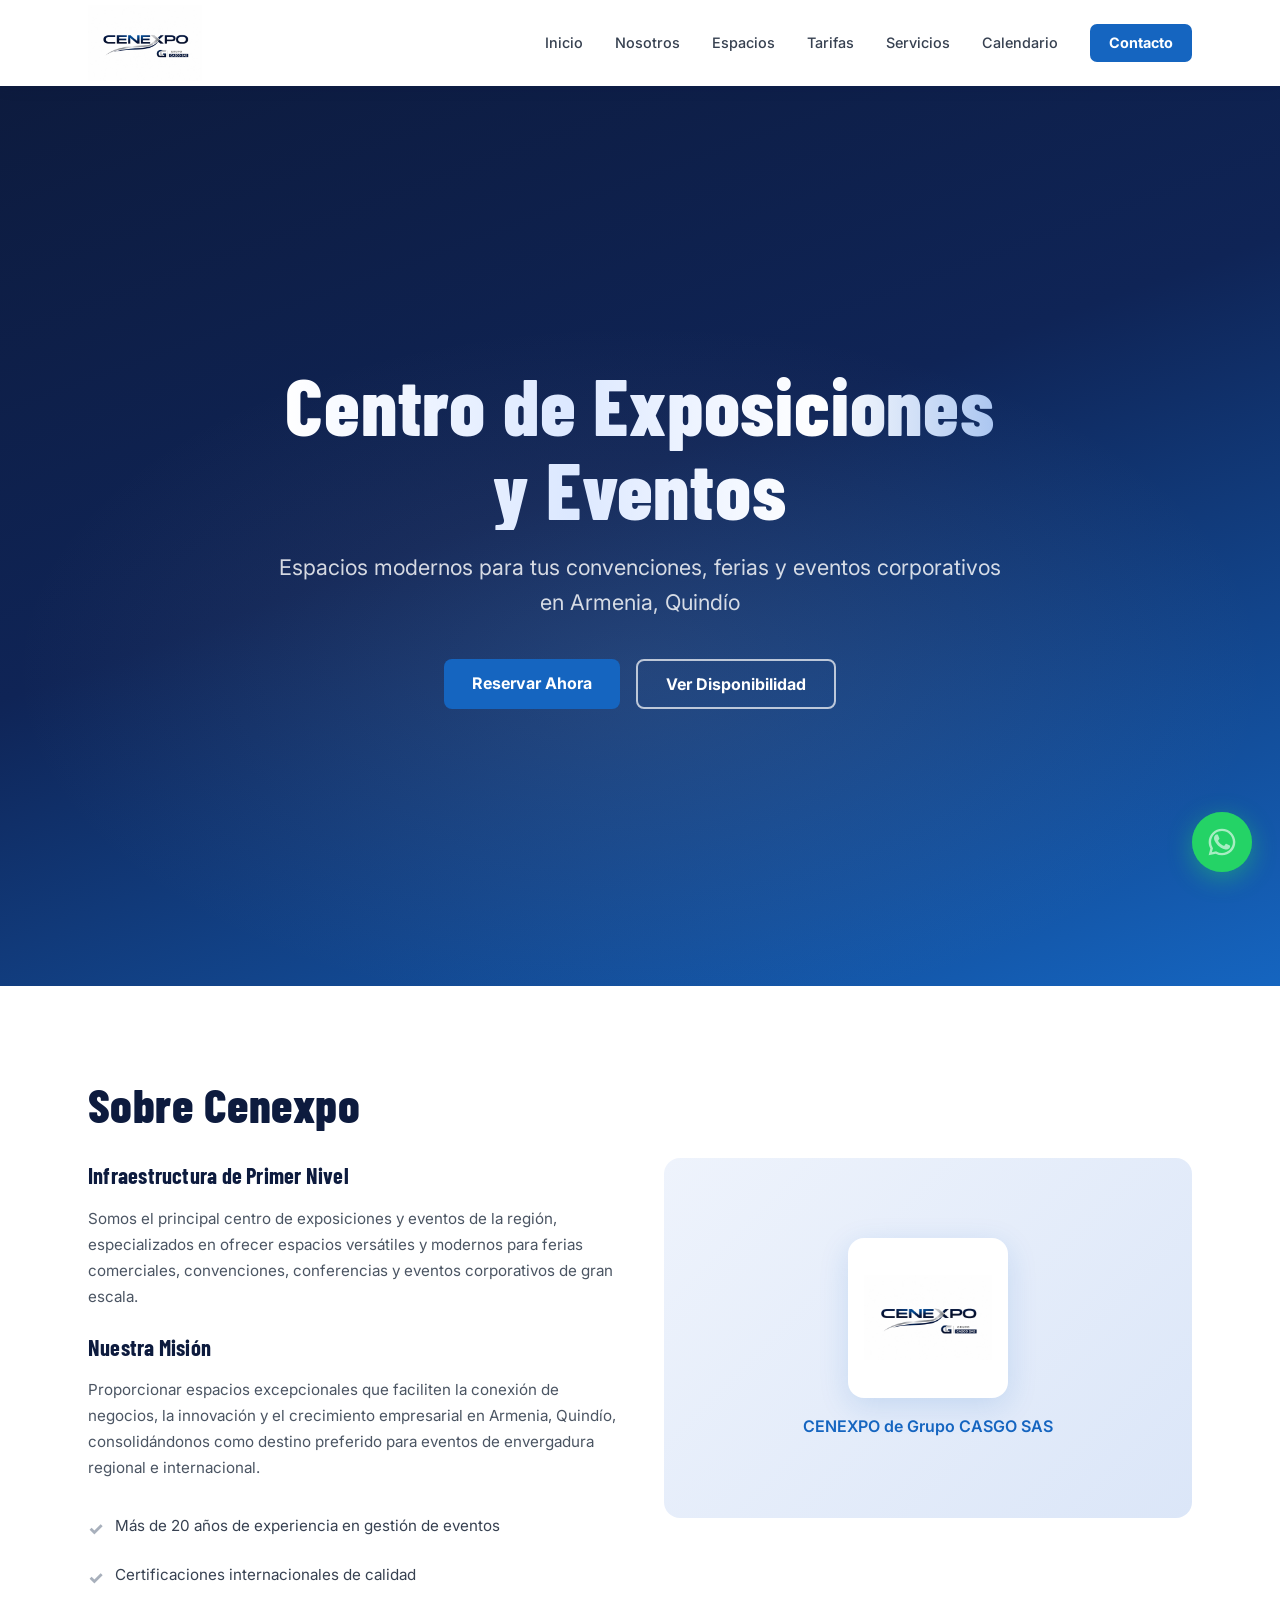
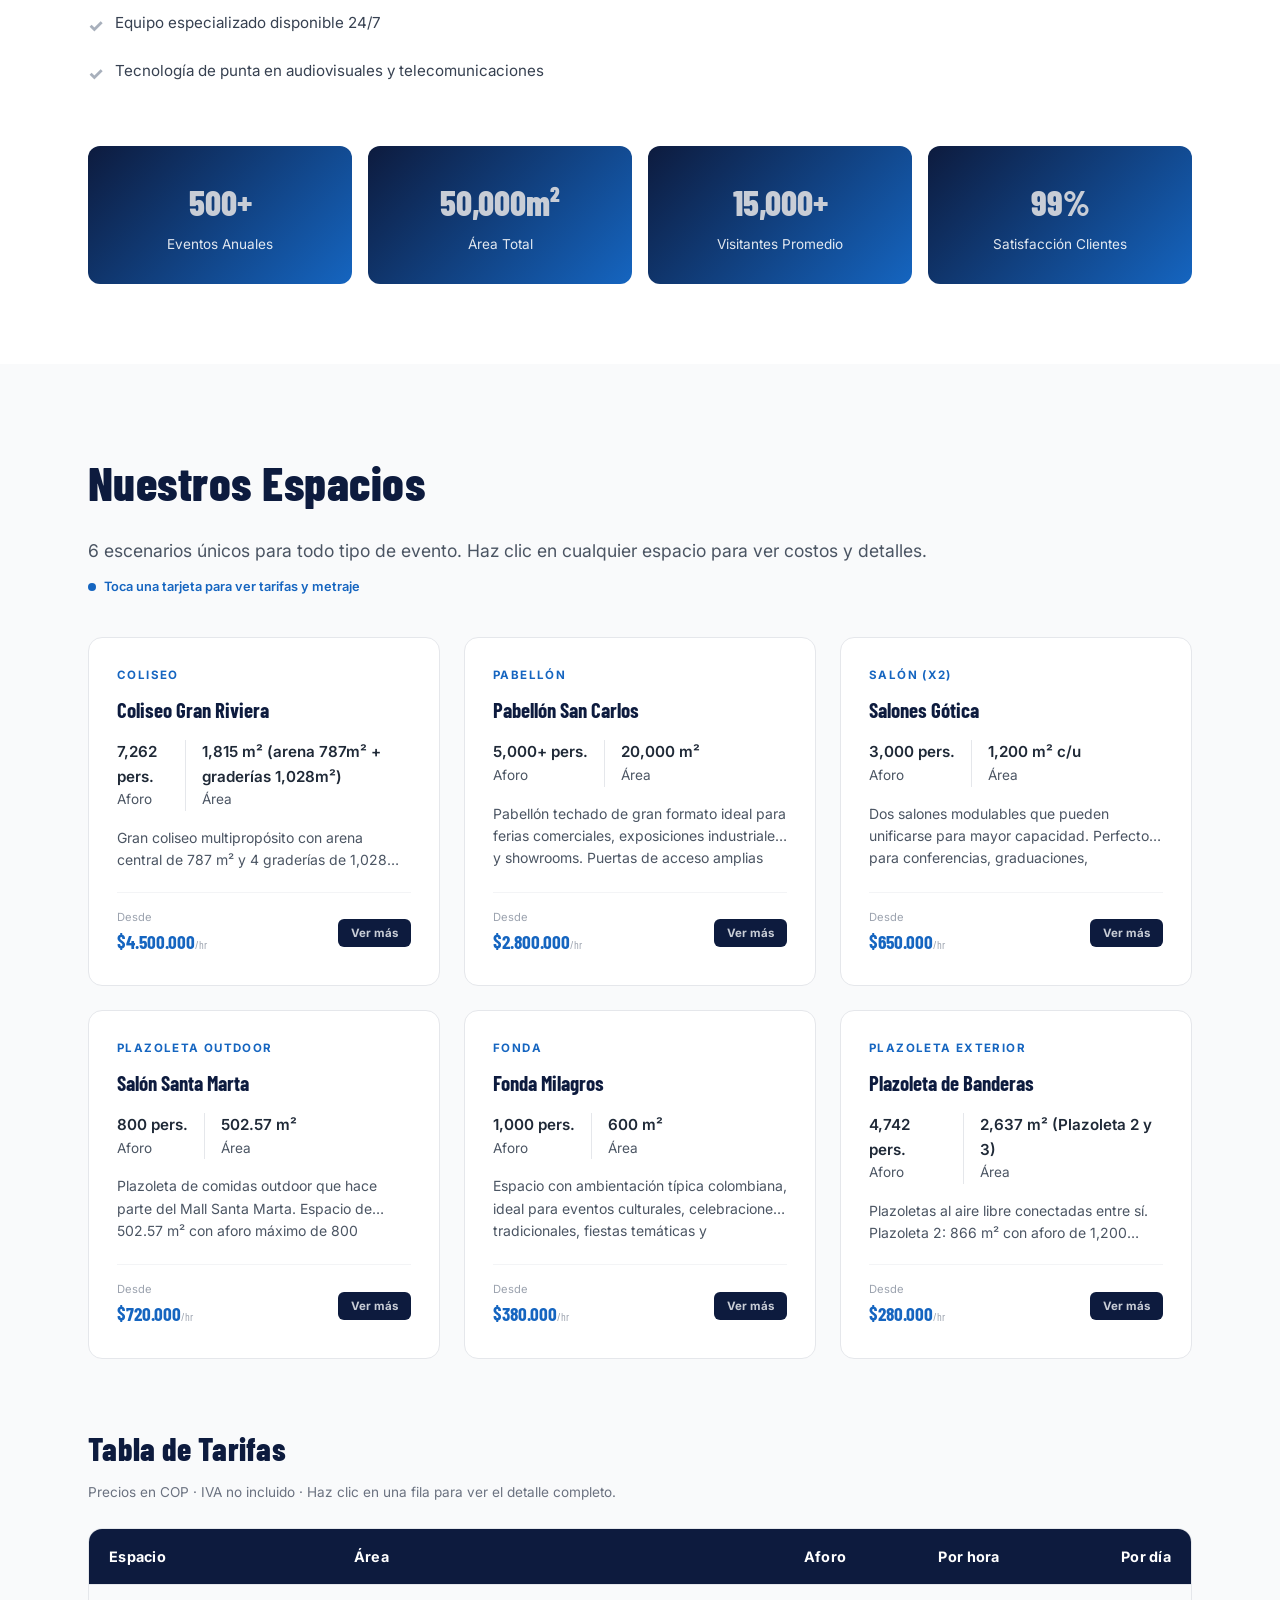
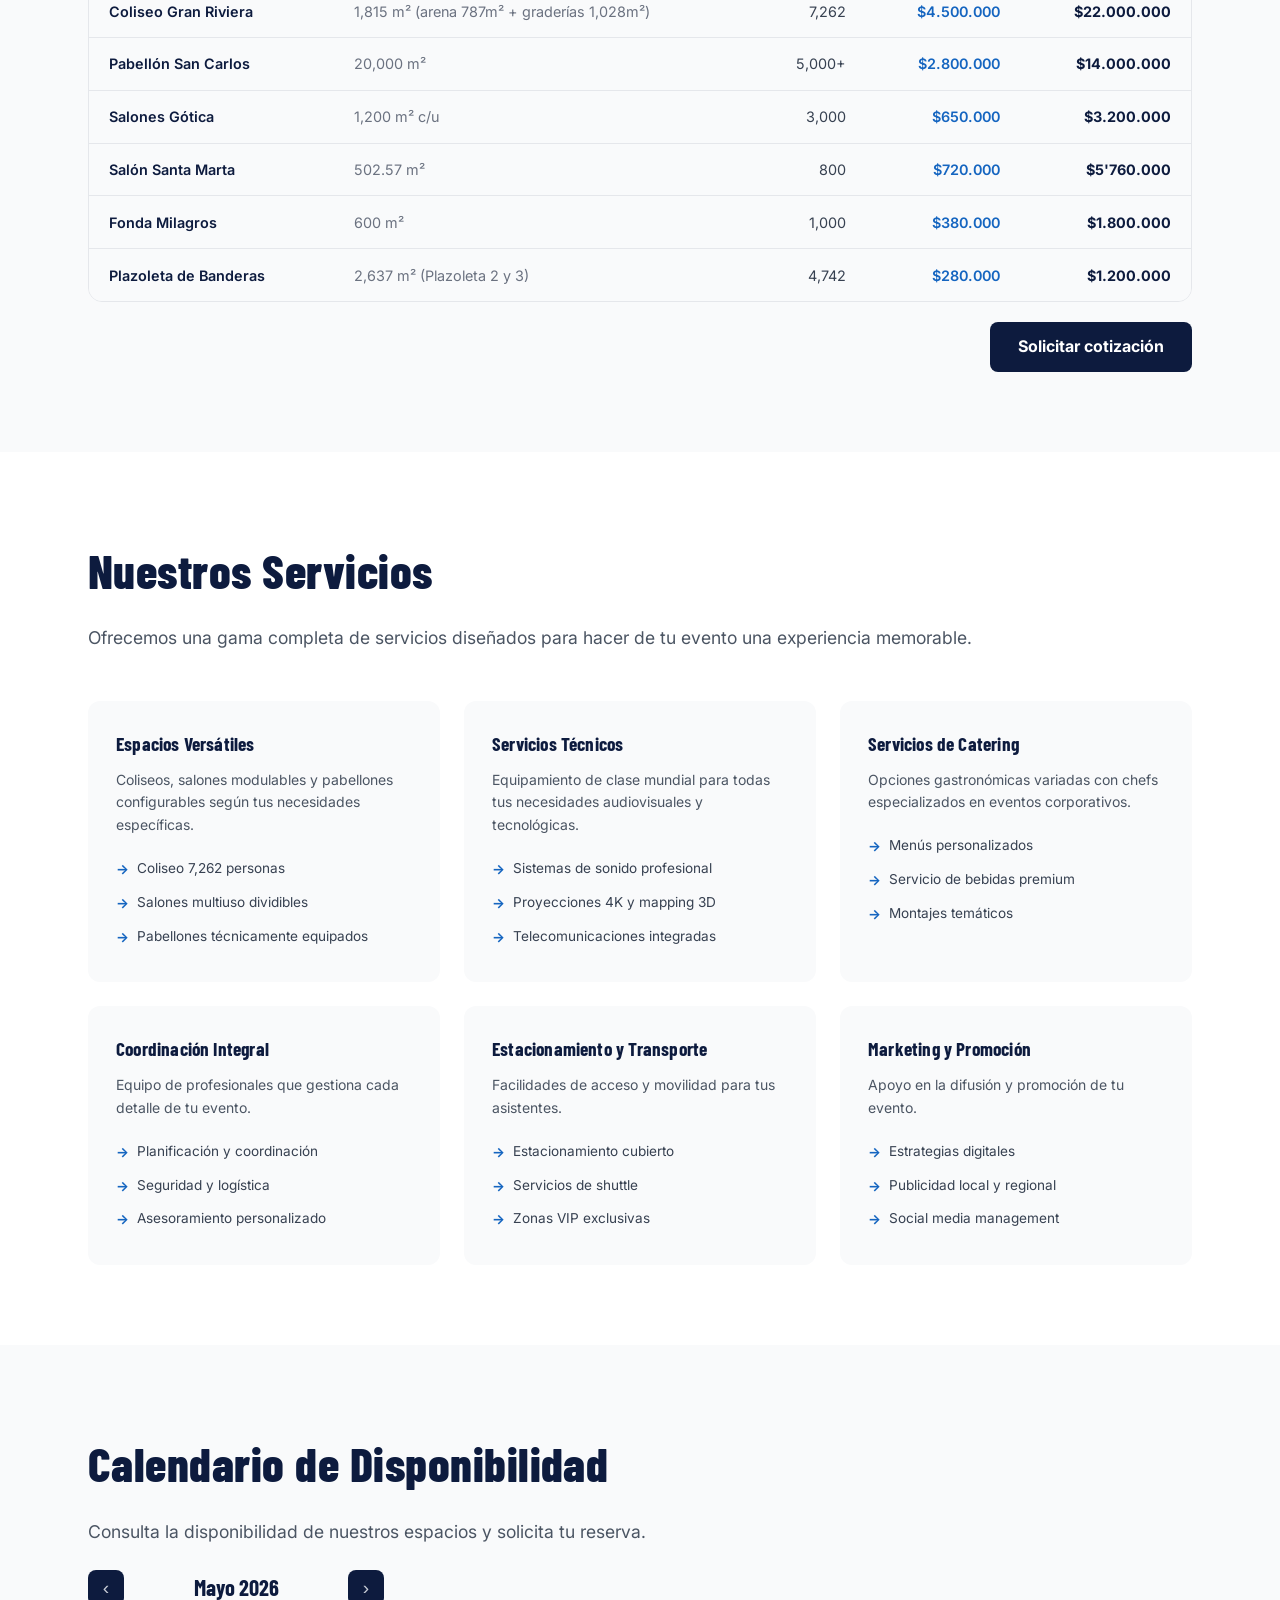
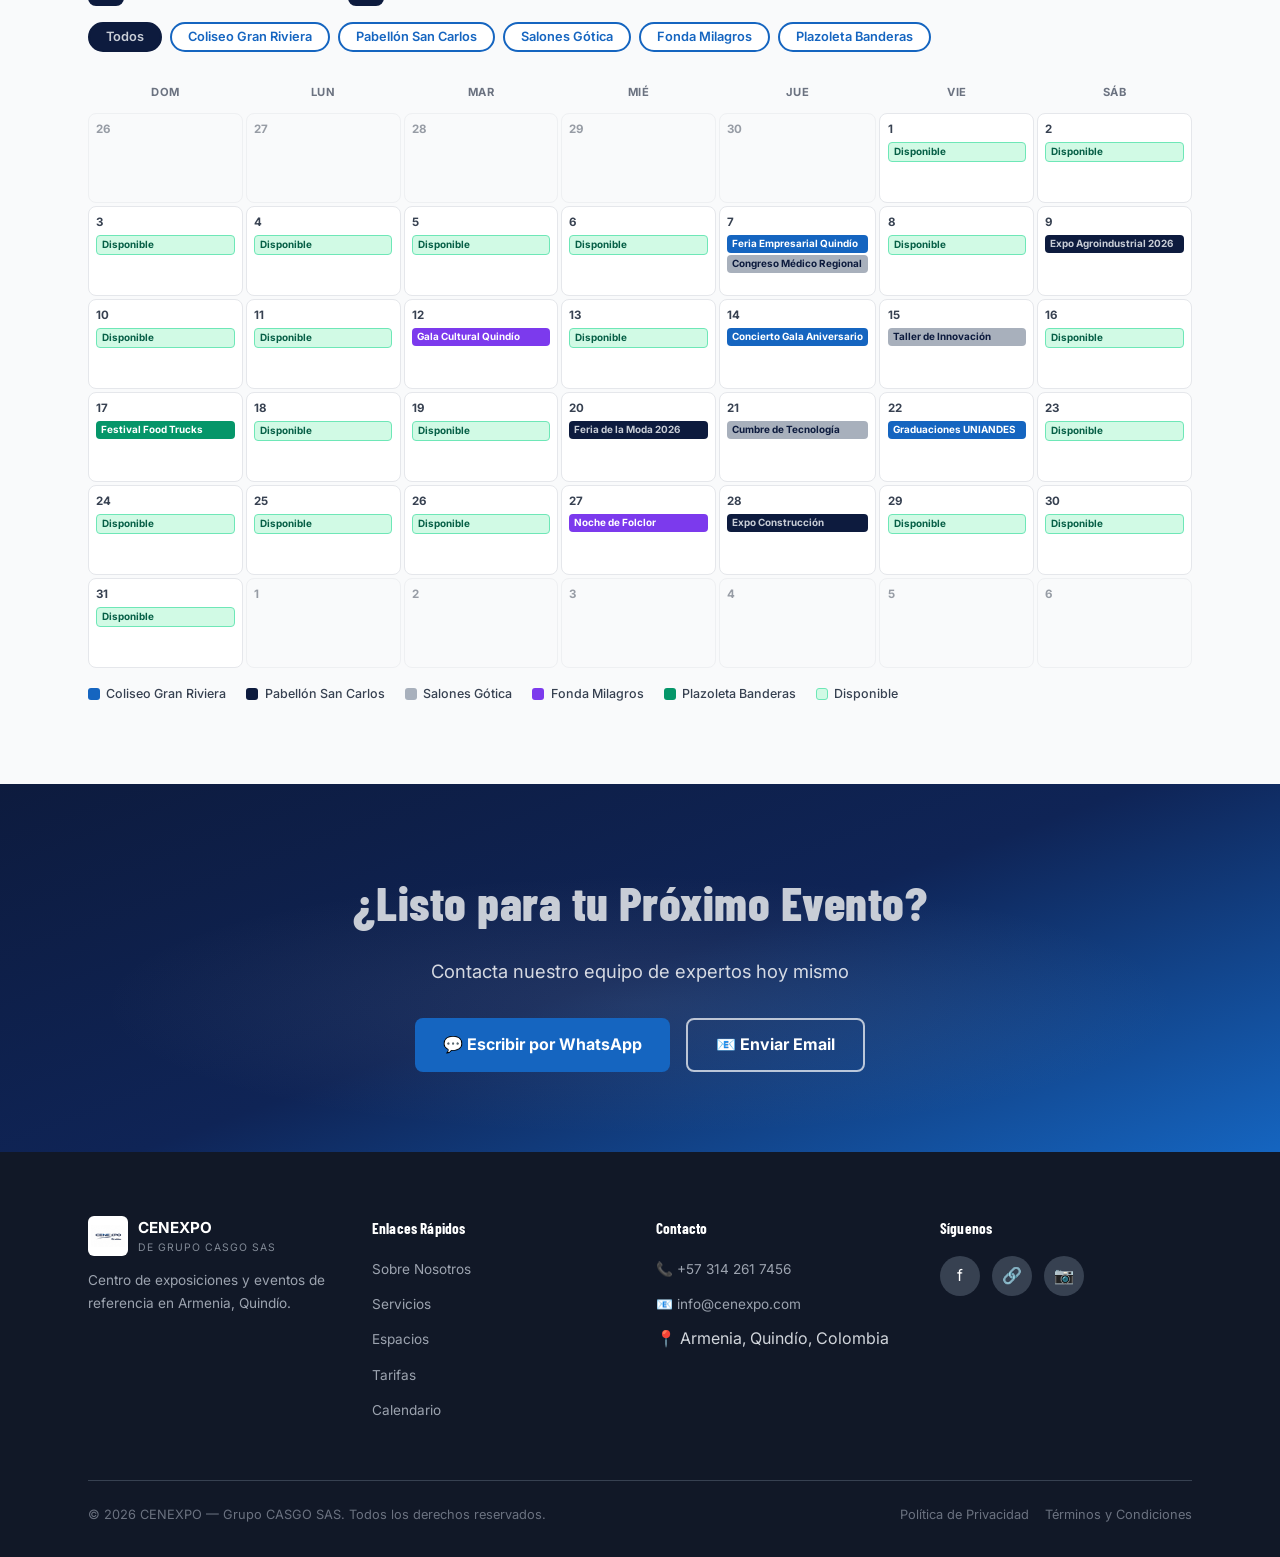
==== index.html @ b3c80ebb "Use Gotica plano image for Pabellon San Carlos" ====
<!DOCTYPE html>
<html lang="es">
<head>
  <meta charset="UTF-8">
  <meta name="viewport" content="width=device-width, initial-scale=1.0">
  <meta name="description" content="Centro de exposiciones y eventos. Coliseos, salones y pabellones para ferias, convenciones y eventos corporativos en Armenia, Quindío.">
  <meta name="keywords" content="centro de exposiciones, eventos, convenciones, coliseos, salones, pabellones, ferias, Armenia, Quindío">
  <meta name="robots" content="index, follow">
  <meta property="og:title" content="Cenexpo | Centro de Exposiciones y Eventos">
  <meta property="og:description" content="Espacios modernos para tus eventos y convenciones. Infraestructura de clase mundial en Armenia, Quindío.">
  <meta property="og:type" content="website">
  <meta property="og:locale" content="es_CO">
  <link rel="canonical" href="https://cenexpo.com">
  <title>Cenexpo | Centro de Exposiciones y Eventos</title>
  <link rel="preconnect" href="https://fonts.googleapis.com">
  <link rel="preconnect" href="https://fonts.gstatic.com" crossorigin>
  <link href="https://fonts.googleapis.com/css2?family=Barlow+Condensed:wght@400;600;700;800&family=Inter:wght@400;500;600;700&display=swap" rel="stylesheet">

  <style>
    /* ── RESET & BASE ── */
    *, *::before, *::after { margin:0; padding:0; box-sizing:border-box; }
    html { scroll-behavior:smooth; }
    body { font-family:'Inter',system-ui,sans-serif; color:#1a1a2e; background:#fff; line-height:1.6; }
    h1,h2,h3,h4,h5 { font-family:'Barlow Condensed',system-ui,sans-serif; letter-spacing:0.01em; }
    a { text-decoration:none; }
    img { max-width:100%; display:block; }

    /* ── TOKENS ── */
    :root {
      --navy: #0D1B3E;
      --navy2: #0f2456;
      --blue: #1565C0;
      --gold: #A8B0BC;
      --gold2: #C8CDD6;
      --gold3: #8A9099;
      --white: #ffffff;
      --neutral-50: #f9fafb;
      --neutral-100: #f3f4f6;
      --neutral-200: #e5e7eb;
      --neutral-400: #9ca3af;
      --neutral-500: #6b7280;
      --neutral-600: #4b5563;
      --neutral-700: #374151;
      --neutral-800: #1f2937;
      --neutral-900: #111827;
    }

    /* ── UTILITIES ── */
    .container { max-width:1152px; margin:0 auto; padding:0 1.5rem; }
    .section { padding:5rem 1.5rem; }
    .section-title { font-size:clamp(2rem,5vw,3rem); font-weight:800; margin-bottom:1rem; color:var(--navy); }
    .section-sub { font-size:1.1rem; color:var(--neutral-600); margin-bottom:3rem; }
    .btn { display:inline-flex; align-items:center; justify-content:center; padding:.75rem 1.75rem; border-radius:8px; font-weight:700; font-size:1rem; border:none; cursor:pointer; transition:all .25s; font-family:'Inter',sans-serif; }
    .btn-gold { background:var(--blue); color:#fff; }
    .btn-gold:hover { background:#1254a1; transform:translateY(-2px); }
    .btn-outline-gold { background:transparent; color:#fff; border:2px solid rgba(255,255,255,.7); }
    .btn-outline-gold:hover { background:rgba(255,255,255,.12); transform:translateY(-2px); }
    .btn-navy { background:var(--navy); color:#fff; }
    .btn-navy:hover { background:var(--navy2); transform:translateY(-2px); }
    .btn-blue { background:var(--blue); color:#fff; }
    .btn-blue:hover { background:#1254a1; }
    .fade-in { animation:fadeInUp .7s ease both; }
    @keyframes fadeInUp { from{opacity:0;transform:translateY(24px)} to{opacity:1;transform:translateY(0)} }

    /* ── HEADER ── */
    header {
      position:sticky; top:0; z-index:100;
      background:#ffffff;
      box-shadow:0 1px 14px rgba(13,27,62,.13);
      padding:.3rem 0;
    }
    .header-inner { display:flex; align-items:center; justify-content:space-between; gap:1rem; }
    .logo-wrap { display:flex; align-items:center; }
    .logo-img { height:76px; width:auto; object-fit:contain; }
    nav { display:flex; gap:2rem; align-items:center; }
    nav a { font-size:.9rem; font-weight:500; color:var(--neutral-700); transition:color .2s; }
    nav a:hover { color:var(--blue); }
    .nav-cta { background:var(--blue); color:#fff !important; font-weight:700; padding:.45rem 1.2rem; border-radius:7px; }
    .nav-cta:hover { background:#1254a1 !important; color:#fff !important; }
    .menu-btn { display:none; flex-direction:column; gap:5px; background:none; border:none; cursor:pointer; padding:4px; }
    .menu-btn span { display:block; width:24px; height:2px; background:var(--navy); border-radius:2px; transition:all .3s; }

    /* ── HERO ── */
    #inicio {
      position:relative; min-height:100vh; display:flex; align-items:center; justify-content:center;
      background:linear-gradient(160deg, var(--navy) 0%, var(--navy2) 45%, var(--blue) 100%);
      overflow:hidden;
    }
    .hero-glow {
      position:absolute; inset:0; pointer-events:none;
      background:radial-gradient(ellipse 70% 55% at 50% 65%, rgba(168,176,188,.13) 0%, transparent 70%);
    }
    .hero-svg { position:absolute; inset:0; width:100%; height:100%; pointer-events:none; }
    /* Replicamos el FluidPaths de hero.tsx: 60 líneas onduladas con draw cíclico */
    @keyframes fluidDraw {
      0%   { stroke-dashoffset: 4000; opacity: var(--op-low);  }
      35%  { stroke-dashoffset: 0;    opacity: var(--op-high); }
      65%  { stroke-dashoffset: 0;    opacity: var(--op-high); }
      100% { stroke-dashoffset: -4000; opacity: var(--op-low); }
    }
    .fp { stroke-dasharray: 4000; stroke-dashoffset: 4000; animation: fluidDraw var(--dur) ease-in-out var(--del) infinite; }
    .hero-content { position:relative; z-index:2; text-align:center; max-width:56rem; padding:2rem 1.5rem; }
    .hero-h1 {
      font-size:clamp(2.5rem,8vw,5rem); font-weight:800; line-height:1.05; margin-bottom:1.25rem;
      background:linear-gradient(90deg,#ffffff 0%,#dce8ff 40%,#ffffff 75%,#a8c4f0 100%);
      -webkit-background-clip:text; -webkit-text-fill-color:transparent; background-clip:text;
      animation:fadeInUp .8s ease both;
    }
    .hero-p { font-size:clamp(1rem,2.5vw,1.35rem); color:rgba(255,255,255,.82); margin-bottom:2.5rem; animation:fadeInUp .8s .2s ease both; }
    .hero-cta { display:flex; gap:1rem; justify-content:center; flex-wrap:wrap; animation:fadeInUp .8s .35s ease both; }

    /* ── ABOUT ── */
    #sobre-nosotros { background:#fff; }
    .about-grid { display:grid; grid-template-columns:1fr 1fr; gap:3rem; align-items:start; margin-bottom:3rem; }
    .about-list { list-style:none; margin-top:1.5rem; }
    .about-list li { display:flex; gap:.75rem; padding:.6rem 0; color:var(--neutral-700); font-size:.95rem; align-items:flex-start; }
    .about-list li::before { content:"✓"; color:var(--gold); font-weight:800; font-size:1.1rem; margin-top:1px; flex-shrink:0; }
    .about-visual { background:linear-gradient(135deg,#eef3fc,#dbe6f8); border-radius:16px; padding:3rem; display:flex; align-items:center; justify-content:center; min-height:360px; }
    .about-logo-box { text-align:center; }
    .about-logo-box img { width:160px; height:160px; object-fit:contain; background:#fff; border-radius:16px; padding:1rem; box-shadow:0 8px 30px rgba(21,101,192,.15); margin:0 auto 1rem; }
    .about-logo-box p { color:var(--blue); font-weight:600; font-size:1rem; }
    .stats-grid { display:grid; grid-template-columns:repeat(4,1fr); gap:1rem; }
    .stat-card { background:linear-gradient(135deg,var(--navy),var(--blue)); border-radius:12px; padding:1.75rem 1rem; text-align:center; color:#fff; }
    .stat-num { font-family:'Barlow Condensed',sans-serif; font-size:2.2rem; font-weight:800; color:var(--gold2); }
    .stat-label { font-size:.85rem; opacity:.88; margin-top:.25rem; }

    /* ── SPACES ── */
    #espacios { background:var(--neutral-50); }
    .spaces-hint { display:inline-flex; align-items:center; gap:.5rem; font-size:.8rem; color:var(--blue); font-weight:600; margin-bottom:2.5rem; }
    .spaces-hint::before { content:""; width:8px; height:8px; border-radius:50%; background:var(--blue); animation:pulse 1.5s infinite; }
    @keyframes pulse { 0%,100%{opacity:1} 50%{opacity:.4} }
    .spaces-grid { display:grid; grid-template-columns:repeat(3,1fr); gap:1.5rem; margin-bottom:4rem; }
    .space-card {
      background:#fff; border-radius:14px; padding:1.75rem; border:1.5px solid var(--neutral-200);
      cursor:pointer; transition:all .25s; text-align:left;
      display:flex; flex-direction:column;
    }
    .space-card:hover { border-color:var(--blue); box-shadow:0 12px 40px rgba(21,101,192,.15); transform:translateY(-4px); }
    .space-type { font-size:.72rem; font-weight:700; text-transform:uppercase; letter-spacing:.12em; color:var(--blue); margin-bottom:.5rem; }
    .space-name { font-family:'Barlow Condensed',sans-serif; font-size:1.3rem; font-weight:700; color:var(--navy); margin-bottom:.9rem; }
    .space-meta { display:flex; gap:1rem; margin-bottom:1rem; }
    .space-meta-item { font-size:.85rem; color:var(--neutral-600); }
    .space-meta-item strong { display:block; font-size:.95rem; color:var(--neutral-800); font-weight:600; }
    .space-divider { width:1px; background:var(--neutral-200); }
    .space-desc { font-size:.875rem; color:var(--neutral-600); flex:1; line-height:1.6; margin-bottom:1.25rem; display:-webkit-box; -webkit-line-clamp:2; -webkit-box-orient:vertical; overflow:hidden; }
    .space-footer { margin-top:auto; padding-top:1rem; border-top:1px solid var(--neutral-100); display:flex; justify-content:space-between; align-items:center; }
    .space-price-label { font-size:.7rem; color:var(--neutral-400); }
    .space-price { font-family:'Barlow Condensed',sans-serif; font-size:1.2rem; font-weight:700; color:var(--blue); }
    .space-price span { font-size:.7rem; font-weight:400; color:var(--neutral-400); }
    .space-badge { background:var(--navy); color:var(--gold2); font-size:.72rem; font-weight:700; padding:.3rem .8rem; border-radius:6px; transition:background .2s; }
    .space-card:hover .space-badge { background:var(--blue); }

    /* Tabla tarifas */
    #tarifas { scroll-margin-top:80px; }
    .table-wrap { overflow-x:auto; border-radius:14px; border:1px solid var(--neutral-200); }
    table { width:100%; border-collapse:collapse; font-size:.9rem; }
    thead tr { background:var(--navy); color:#fff; }
    thead th { padding:1rem 1.25rem; font-weight:700; text-align:left; font-family:'Inter',sans-serif; letter-spacing:.02em; }
    thead th:last-child,thead th:nth-child(4),thead th:nth-child(3) { text-align:right; }
    tbody tr { cursor:pointer; border-top:1px solid var(--neutral-200); transition:background .15s; }
    tbody tr:nth-child(even) { background:var(--neutral-50); }
    tbody tr:hover { background:#eef3fc; }
    tbody td { padding:.9rem 1.25rem; color:var(--neutral-700); }
    tbody td:nth-child(3),tbody td:nth-child(4),tbody td:nth-child(5) { text-align:right; }
    tbody td:nth-child(4) { color:var(--blue); font-weight:600; }
    tbody td:nth-child(5) { font-weight:700; color:var(--navy); }

    /* ── SERVICES ── */
    #servicios { background:#fff; }
    .services-grid { display:grid; grid-template-columns:repeat(3,1fr); gap:1.5rem; }
    .service-card { background:var(--neutral-50); border-radius:12px; padding:1.75rem; transition:box-shadow .2s; }
    .service-card:hover { box-shadow:0 8px 30px rgba(21,101,192,.12); }
    .service-card h3 { font-family:'Barlow Condensed',sans-serif; font-size:1.2rem; font-weight:700; color:var(--navy); margin-bottom:.6rem; }
    .service-card p { font-size:.875rem; color:var(--neutral-600); margin-bottom:1rem; }
    .service-list { list-style:none; }
    .service-list li { font-size:.85rem; color:var(--neutral-700); padding:.35rem 0; display:flex; gap:.5rem; align-items:flex-start; }
    .service-list li::before { content:"→"; color:var(--blue); font-weight:700; margin-top:1px; }

    /* ── CALENDAR ── */
    #calendario { background:var(--neutral-50); scroll-margin-top:80px; }
    .cal-header { display:flex; align-items:center; justify-content:space-between; margin-bottom:1.5rem; flex-wrap:wrap; gap:1rem; }
    .cal-nav { display:flex; align-items:center; gap:.75rem; }
    .cal-nav button { background:var(--navy); color:var(--gold2); border:none; border-radius:8px; width:36px; height:36px; font-size:1.2rem; cursor:pointer; transition:background .2s; display:flex; align-items:center; justify-content:center; }
    .cal-nav button:hover { background:var(--blue); }
    .cal-month-title { font-family:'Barlow Condensed',sans-serif; font-size:1.4rem; font-weight:700; color:var(--navy); min-width:200px; text-align:center; }
    .space-filter { display:flex; gap:.5rem; flex-wrap:wrap; }
    .space-filter button { padding:.35rem 1rem; border-radius:20px; border:2px solid var(--blue); background:#fff; color:var(--blue); font-weight:600; font-size:.8rem; cursor:pointer; transition:all .2s; font-family:'Inter',sans-serif; }
    .space-filter button.active { background:var(--navy); color:var(--gold2); border-color:var(--navy); }
    .cal-grid { display:grid; grid-template-columns:repeat(7,1fr); gap:3px; }
    .cal-day-name { text-align:center; font-size:.7rem; font-weight:700; color:var(--neutral-500); padding:.5rem 0; text-transform:uppercase; letter-spacing:.05em; }
    .cal-cell { min-height:90px; border-radius:8px; border:1px solid var(--neutral-200); padding:.4rem .45rem; background:#fff; transition:box-shadow .2s; }
    .cal-cell.other-month { background:var(--neutral-50); opacity:.5; }
    .cal-cell.today { border:2px solid var(--blue); }
    .cal-cell:not(.other-month):hover { box-shadow:0 4px 16px rgba(21,101,192,.18); cursor:pointer; }
    .cal-date { font-size:.72rem; font-weight:700; color:var(--neutral-700); margin-bottom:.2rem; }
    .cal-cell.today .cal-date { color:var(--blue); }
    .event-chip { border-radius:4px; font-size:.62rem; font-weight:700; padding:2px 5px; margin-bottom:2px; white-space:nowrap; overflow:hidden; text-overflow:ellipsis; cursor:pointer; line-height:1.4; }
    .chip-coliseo { background:var(--blue); color:#fff; }
    .chip-pabellon { background:var(--navy); color:var(--gold2); }
    .chip-salon { background:var(--gold); color:var(--navy); }
    .chip-fonda { background:#7c3aed; color:#fff; }
    .chip-plazoleta { background:#059669; color:#fff; }
    .chip-disponible { background:#d1fae5; color:#065f46; border:1px solid #6ee7b7; }
    .cal-legend { display:flex; gap:1.25rem; flex-wrap:wrap; margin-top:1rem; font-size:.78rem; }
    .legend-item { display:flex; align-items:center; gap:.4rem; color:var(--neutral-700); font-weight:500; }
    .legend-dot { width:12px; height:12px; border-radius:3px; flex-shrink:0; }

    /* ── CTA ── */
    #cta-section {
      position:relative; overflow:hidden;
      background:linear-gradient(160deg, var(--navy) 0%, var(--navy2) 50%, var(--blue) 100%);
      text-align:center; padding:5rem 1.5rem;
    }
    #cta-section::before { content:""; position:absolute; inset:0; background:radial-gradient(ellipse 60% 50% at 50% 60%,rgba(168,176,188,.13) 0%,transparent 70%); }
    .cta-inner { position:relative; z-index:1; max-width:42rem; margin:0 auto; }
    .cta-inner h2 { font-size:clamp(2rem,5vw,3rem); font-weight:800; color:var(--gold2); margin-bottom:1rem; }
    .cta-inner p { font-size:1.15rem; color:rgba(255,255,255,.82); margin-bottom:2rem; }
    .cta-buttons { display:flex; gap:1rem; justify-content:center; flex-wrap:wrap; }

    /* ── FOOTER ── */
    footer { background:var(--neutral-900); color:#d1d5db; padding:4rem 1.5rem 2rem; }
    .footer-grid { display:grid; grid-template-columns:repeat(4,1fr); gap:2rem; margin-bottom:3rem; }
    .footer-logo-wrap { display:flex; align-items:center; gap:.6rem; margin-bottom:.75rem; }
    .footer-logo { width:40px; height:40px; border-radius:6px; object-fit:contain; background:#fff; padding:3px; }
    .footer-brand .name { color:#fff; font-weight:700; font-size:.95rem; }
    .footer-brand .sub { color:rgba(168,176,188,.75); font-size:.65rem; text-transform:uppercase; letter-spacing:.1em; }
    .footer-desc { font-size:.85rem; color:#9ca3af; line-height:1.7; }
    .footer-col h4 { color:#fff; font-weight:700; margin-bottom:1rem; font-size:.95rem; }
    .footer-col ul { list-style:none; }
    .footer-col ul li { margin-bottom:.6rem; }
    .footer-col ul li a { font-size:.85rem; color:#9ca3af; transition:color .2s; }
    .footer-col ul li a:hover { color:var(--gold2); }
    .social-row { display:flex; gap:.75rem; margin-top:.5rem; }
    .social-btn { width:40px; height:40px; border-radius:50%; background:#374151; display:flex; align-items:center; justify-content:center; color:#fff; font-size:1rem; transition:background .2s; }
    .social-btn:hover { background:var(--blue); }
    .footer-bottom { border-top:1px solid #374151; padding-top:1.5rem; display:flex; justify-content:space-between; align-items:center; flex-wrap:wrap; gap:.75rem; font-size:.8rem; color:#6b7280; }
    .footer-bottom a { color:#6b7280; transition:color .2s; }
    .footer-bottom a:hover { color:#9ca3af; }

    /* ── MODAL (Spaces) ── */
    .modal-overlay { display:none; position:fixed; inset:0; background:rgba(0,0,0,.6); z-index:500; align-items:center; justify-content:center; padding:1rem; backdrop-filter:blur(4px); }
    .modal-overlay.open { display:flex; animation:fadeIn .2s ease; }
    @keyframes fadeIn { from{opacity:0} to{opacity:1} }
    .space-modal { background:#fff; border-radius:16px; width:100%; max-width:760px; max-height:90vh; overflow-y:auto; box-shadow:0 30px 80px rgba(0,0,0,.3); animation:slideUp .25s ease; }
    @keyframes slideUp { from{opacity:0;transform:translateY(20px)} to{opacity:1;transform:translateY(0)} }
    .modal-header { background:#fff; padding:2rem 2rem 1rem; border-bottom:1px solid var(--neutral-200); text-align:center; position:relative; }
    .modal-close { position:absolute; top:1rem; right:1rem; background:rgba(0,0,0,.1); border:none; border-radius:50%; width:32px; height:32px; font-size:1rem; cursor:pointer; color:var(--neutral-700); transition:background .2s; display:flex; align-items:center; justify-content:center; }
    .modal-close:hover { background:rgba(0,0,0,.2); }
    .modal-type { font-size:.7rem; font-weight:700; text-transform:uppercase; letter-spacing:.15em; color:var(--blue); display:block; margin-bottom:.4rem; }
    .modal-title { font-family:'Barlow Condensed',sans-serif; font-size:2rem; font-weight:800; color:var(--navy); text-transform:uppercase; letter-spacing:.05em; }
    .modal-desc { background:var(--neutral-50); padding:1.25rem 2rem; font-size:.9rem; color:var(--neutral-700); font-weight:500; text-transform:uppercase; border-bottom:1px solid var(--neutral-200); line-height:1.6; }
    .modal-body { display:grid; grid-template-columns:1fr 1fr; }
    .modal-col { padding:1.75rem; }
    .modal-col:first-child { border-right:1px solid var(--neutral-200); }
    .modal-col h3 { font-family:'Barlow Condensed',sans-serif; font-size:1.1rem; font-weight:700; color:var(--navy); text-align:center; text-transform:uppercase; margin-bottom:1.25rem; }
    .info-table { width:100%; border-collapse:collapse; border-radius:10px; overflow:hidden; border:1px solid var(--blue); }
    .info-table td { padding:.85rem 1rem; vertical-align:middle; font-size:.85rem; }
    .info-table tr { border-bottom:1px solid rgba(21,101,192,.3); }
    .info-table tr:last-child { border-bottom:none; }
    .info-table .td-label { background:var(--blue); color:#fff; font-weight:700; font-size:.7rem; text-transform:uppercase; letter-spacing:.06em; width:48%; text-align:center; }
    .info-table .td-val { background:#fff; color:var(--neutral-900); font-weight:600; text-align:center; }
    .modal-map { aspect-ratio:4/3; background:var(--neutral-100); border-radius:10px; border:2px dashed var(--neutral-300); display:flex; flex-direction:column; align-items:center; justify-content:center; color:var(--neutral-400); gap:.5rem; margin-bottom:1rem; }
    .modal-map svg { width:48px; height:48px; }
    .modal-map span { font-size:.8rem; font-weight:500; }
    .features-grid { display:grid; grid-template-columns:1fr 1fr; gap:.5rem; margin-top:1rem; }
    .feature-item { display:flex; align-items:center; gap:.5rem; font-size:.8rem; color:var(--neutral-600); }
    .feature-dot { width:8px; height:8px; border-radius:50%; background:var(--blue); flex-shrink:0; }
    .modal-footer-cta { background:var(--navy); padding:1.25rem 2rem; display:flex; align-items:center; justify-content:space-between; gap:1rem; flex-wrap:wrap; border-radius:0 0 16px 16px; }
    .modal-footer-cta p { color:rgba(255,255,255,.8); font-size:.9rem; }
    .modal-footer-cta a { background:#fff; color:var(--blue); font-weight:700; padding:.6rem 1.5rem; border-radius:8px; font-size:.9rem; transition:background .2s; }
    .modal-footer-cta a:hover { background:var(--neutral-100); }

    /* Modal calendario */
    .cal-modal-overlay { display:none; position:fixed; inset:0; background:rgba(0,0,0,.45); z-index:600; align-items:center; justify-content:center; padding:1rem; }
    .cal-modal-overlay.open { display:flex; animation:fadeIn .2s ease; }
    .cal-modal { background:#fff; border-radius:14px; padding:2rem; max-width:440px; width:100%; box-shadow:0 20px 60px rgba(0,0,0,.25); animation:slideUp .25s ease; }
    .cal-modal h3 { color:var(--navy); font-size:1.15rem; margin-bottom:.5rem; }
    .cal-modal-close { float:right; background:none; border:none; font-size:1.3rem; cursor:pointer; color:var(--neutral-500); margin-top:-4px; }
    .cal-modal-close:hover { color:var(--navy); }
    .cal-modal-badge { display:inline-block; border-radius:20px; padding:.2rem .8rem; font-size:.75rem; font-weight:700; margin-bottom:.75rem; }
    .cal-modal-info { font-size:.875rem; color:var(--neutral-700); line-height:1.8; }
    .avail-row { display:flex; align-items:center; gap:.6rem; padding:.45rem 0; border-bottom:1px solid var(--neutral-100); font-size:.85rem; }
    .avail-row:last-child { border-bottom:none; }
    .avail-dot { width:10px; height:10px; border-radius:50%; flex-shrink:0; }
    .cal-modal-actions { margin-top:1.25rem; display:flex; gap:.75rem; }

    /* ── RESPONSIVE ── */

    /* Tablet grande (≤1024px) */
    @media (max-width:1024px) {
      .spaces-grid { grid-template-columns:repeat(2,1fr); }
      .services-grid { grid-template-columns:repeat(2,1fr); }
      .footer-grid { grid-template-columns:repeat(2,1fr); }
      .stats-grid { grid-template-columns:repeat(2,1fr); }
      .about-grid { gap:2rem; }
    }

    /* Tablet / Mobile (≤768px) */
    @media (max-width:768px) {
      /* Header */
      header { position:sticky; top:0; }
      .logo-img { height:56px; }
      .menu-btn { display:flex; }
      nav { display:none; }
      nav.open {
        display:flex; flex-direction:column;
        position:fixed; top:0; left:0; right:0; bottom:0;
        background:#fff; padding:5rem 2rem 2rem;
        gap:1.5rem; z-index:99;
        overflow-y:auto;
      }
      nav.open a { font-size:1.3rem; font-weight:600; color:var(--navy); padding:.5rem 0; border-bottom:1px solid var(--neutral-100); }
      nav.open .nav-cta { background:var(--blue); color:#fff !important; border-radius:8px; text-align:center; padding:.75rem; border-bottom:none; }

      /* Sections */
      .section { padding:3rem 1rem; }
      .section-sub { font-size:1rem; margin-bottom:2rem; }

      /* About */
      .about-grid { grid-template-columns:1fr; gap:1.5rem; }
      .about-visual { min-height:200px; padding:2rem; }

      /* Stats */
      .stats-grid { grid-template-columns:repeat(2,1fr); gap:.75rem; }
      .stat-card { padding:1.25rem .75rem; }
      .stat-num { font-size:1.8rem; }

      /* Spaces */
      .spaces-grid { grid-template-columns:1fr; gap:1rem; }
      .space-card { padding:1.25rem; }

      /* Tabla tarifas */
      .table-wrap { border-radius:8px; }
      table { font-size:.78rem; }
      thead th, tbody td { padding:.65rem .75rem; }

      /* Services */
      .services-grid { grid-template-columns:1fr; gap:1rem; }

      /* Calendar */
      .cal-header { flex-direction:column; align-items:flex-start; gap:.75rem; }
      .cal-month-title { font-size:1.1rem; min-width:auto; }
      .cal-cell { min-height:60px; padding:.25rem .3rem; }
      .cal-day-name { font-size:.6rem; padding:.3rem 0; }
      .event-chip { font-size:.55rem; padding:1px 3px; }
      .cal-legend { gap:.75rem; font-size:.72rem; }
      .space-filter { gap:.35rem; }
      .space-filter button { padding:.25rem .7rem; font-size:.72rem; }

      /* Modal */
      .modal-overlay { padding:.5rem; align-items:flex-end; }
      .space-modal { max-height:95vh; border-radius:16px 16px 0 0; }
      .modal-header { padding:1.25rem 1.25rem .75rem; }
      .modal-title { font-size:1.5rem; }
      .modal-desc { padding:1rem 1.25rem; font-size:.82rem; }
      .modal-body { grid-template-columns:1fr; }
      .modal-col { padding:1.25rem; }
      .modal-col:first-child { border-right:none; border-bottom:1px solid var(--neutral-200); }
      .modal-footer-cta { padding:1rem 1.25rem; border-radius:0; }
      .modal-footer-cta p { font-size:.8rem; }
      .features-grid { grid-template-columns:1fr; gap:.35rem; }

      /* Footer */
      .footer-grid { grid-template-columns:1fr; gap:1.5rem; }
      .footer-bottom { flex-direction:column; text-align:center; gap:.5rem; }

      /* CTA section */
      #cta-section { padding:3rem 1rem; }
      .cta-buttons { flex-direction:column; align-items:center; }
      .cta-buttons .btn { width:100%; max-width:320px; }
    }

    /* Mobile pequeño (≤480px) */
    @media (max-width:480px) {
      .hero-h1 { font-size:2rem; line-height:1.1; }
      .hero-p { font-size:.95rem; margin-bottom:1.75rem; }
      .hero-cta { flex-direction:column; align-items:center; }
      .hero-cta .btn { width:100%; max-width:280px; }
      .stats-grid { grid-template-columns:1fr 1fr; }
      .stat-num { font-size:1.6rem; }
      .section-title { font-size:1.75rem; }
      .cal-cell { min-height:48px; }
      .cal-grid { gap:2px; }
      .space-meta { flex-direction:column; gap:.4rem; }
      .space-divider { display:none; }
      table { font-size:.72rem; }
      thead th, tbody td { padding:.5rem .6rem; }
    }
  </style>
</head>
<body>

<!-- Schema JSON-LD -->
<script type="application/ld+json">{"@context":"https://schema.org","@type":"Organization","name":"Cenexpo","description":"Centro de exposiciones y eventos en Armenia, Quindío","url":"https://cenexpo.com","sameAs":["https://facebook.com/cenexpo","https://instagram.com/cenexpo"]}</script>
<script type="application/ld+json">{"@context":"https://schema.org","@type":"EventVenue","name":"Cenexpo","description":"Centro de exposiciones con coliseos, salones y pabellones","url":"https://cenexpo.com"}</script>

<!-- ── HEADER ── -->
<header>
  <div class="container header-inner">
    <div class="logo-wrap">
      <img class="logo-img" src="logo_cenexpo_final.jpeg" alt="CENEXPO de Grupo CASGO SAS">
    </div>
    <button class="menu-btn" id="menuBtn" aria-label="Menú">
      <span></span><span></span><span></span>
    </button>
    <nav id="mainNav">
      <a href="#inicio">Inicio</a>
      <a href="#sobre-nosotros">Nosotros</a>
      <a href="#espacios">Espacios</a>
      <a href="#tarifas">Tarifas</a>
      <a href="#servicios">Servicios</a>
      <a href="#calendario">Calendario</a>
      <a href="#contacto" class="nav-cta">Contacto</a>
    </nav>
  </div>
</header>

<!-- ── HERO ── -->
<section id="inicio">
  <div class="hero-glow"></div>
  <!-- FluidPaths: 60 ondas generadas por JS igual que hero.tsx -->
  <svg id="heroSvg" class="hero-svg" viewBox="0 0 1200 1500" fill="none" preserveAspectRatio="xMidYMid slice" aria-hidden="true"></svg>

  <div class="hero-content">
    <h1 class="hero-h1">Centro de Exposiciones<br>y Eventos</h1>
    <p class="hero-p">Espacios modernos para tus convenciones, ferias y eventos corporativos<br>en Armenia, Quindío</p>
    <div class="hero-cta">
      <a href="https://wa.me/573142617456?text=Hola%2C%20quiero%20reservar%20un%20espacio%20en%20CENEXPO" target="_blank" rel="noopener" class="btn btn-gold">Reservar Ahora</a>
      <button class="btn btn-outline-gold" onclick="document.getElementById('espacios').scrollIntoView({behavior:'smooth'})">Ver Disponibilidad</button>
    </div>
  </div>
</section>

<!-- ── ABOUT ── -->
<section id="sobre-nosotros" class="section">
  <div class="container">
    <h2 class="section-title">Sobre Cenexpo</h2>
    <div class="about-grid">
      <div>
        <h3 style="font-family:'Barlow Condensed';font-size:1.4rem;font-weight:700;color:var(--navy);margin-bottom:.75rem;">Infraestructura de Primer Nivel</h3>
        <p style="color:var(--neutral-600);font-size:.95rem;line-height:1.7;margin-bottom:1.25rem;">Somos el principal centro de exposiciones y eventos de la región, especializados en ofrecer espacios versátiles y modernos para ferias comerciales, convenciones, conferencias y eventos corporativos de gran escala.</p>
        <h3 style="font-family:'Barlow Condensed';font-size:1.4rem;font-weight:700;color:var(--navy);margin-bottom:.75rem;">Nuestra Misión</h3>
        <p style="color:var(--neutral-600);font-size:.95rem;line-height:1.7;margin-bottom:1rem;">Proporcionar espacios excepcionales que faciliten la conexión de negocios, la innovación y el crecimiento empresarial en Armenia, Quindío, consolidándonos como destino preferido para eventos de envergadura regional e internacional.</p>
        <ul class="about-list">
          <li>Más de 20 años de experiencia en gestión de eventos</li>
          <li>Certificaciones internacionales de calidad</li>
          <li>Equipo especializado disponible 24/7</li>
          <li>Tecnología de punta en audiovisuales y telecomunicaciones</li>
        </ul>
      </div>
      <div class="about-visual">
        <div class="about-logo-box">
          <img src="logo_cenexpo_final.jpeg" alt="CENEXPO de Grupo CASGO SAS" onerror="this.style.display='none'">
          <p>CENEXPO de Grupo CASGO SAS</p>
        </div>
      </div>
    </div>
    <div class="stats-grid">
      <div class="stat-card"><div class="stat-num">500+</div><div class="stat-label">Eventos Anuales</div></div>
      <div class="stat-card"><div class="stat-num">50,000m²</div><div class="stat-label">Área Total</div></div>
      <div class="stat-card"><div class="stat-num">15,000+</div><div class="stat-label">Visitantes Promedio</div></div>
      <div class="stat-card"><div class="stat-num">99%</div><div class="stat-label">Satisfacción Clientes</div></div>
    </div>
  </div>
</section>

<!-- ── SPACES ── -->
<section id="espacios" class="section">
  <div class="container">
    <h2 class="section-title">Nuestros Espacios</h2>
    <p class="section-sub" style="margin-bottom:.5rem;">6 escenarios únicos para todo tipo de evento. Haz clic en cualquier espacio para ver costos y detalles.</p>
    <div class="spaces-hint">Toca una tarjeta para ver tarifas y metraje</div>

    <div class="spaces-grid" id="spacesGrid"></div>

    <!-- Tabla tarifas -->
    <div id="tarifas" style="margin-top:1rem;">
      <h2 class="section-title" style="font-size:2rem;margin-bottom:.5rem;">Tabla de Tarifas</h2>
      <p style="color:var(--neutral-500);font-size:.85rem;margin-bottom:1.5rem;">Precios en COP · IVA no incluido · Haz clic en una fila para ver el detalle completo.</p>
      <div class="table-wrap">
        <table>
          <thead>
            <tr>
              <th>Espacio</th>
              <th>Área</th>
              <th>Aforo</th>
              <th>Por hora</th>
              <th>Por día</th>
            </tr>
          </thead>
          <tbody id="tarifasBody"></tbody>
        </table>
      </div>
      <div style="margin-top:1.25rem;display:flex;justify-content:flex-end;">
        <a href="https://wa.me/573142617456?text=Hola%2C%20me%20gustar%C3%ADa%20solicitar%20una%20cotizaci%C3%B3n%20para%20un%20evento%20en%20CENEXPO." target="_blank" rel="noopener" class="btn btn-navy">Solicitar cotización</a>
      </div>
    </div>
  </div>
</section>

<!-- ── SERVICES ── -->
<section id="servicios" class="section">
  <div class="container">
    <h2 class="section-title">Nuestros Servicios</h2>
    <p class="section-sub">Ofrecemos una gama completa de servicios diseñados para hacer de tu evento una experiencia memorable.</p>
    <div class="services-grid" id="servicesGrid"></div>
  </div>
</section>

<!-- ── CALENDAR ── -->
<section id="calendario" class="section">
  <div class="container">
    <h2 class="section-title">Calendario de Disponibilidad</h2>
    <p class="section-sub" style="margin-bottom:1.5rem;">Consulta la disponibilidad de nuestros espacios y solicita tu reserva.</p>

    <div class="cal-header">
      <div class="cal-nav">
        <button id="prevMonth" title="Mes anterior">&#8249;</button>
        <div class="cal-month-title" id="calTitle"></div>
        <button id="nextMonth" title="Mes siguiente">&#8250;</button>
      </div>
      <div class="space-filter" id="spaceFilter">
        <button class="active" data-space="all">Todos</button>
        <button data-space="coliseo">Coliseo Gran Riviera</button>
        <button data-space="pabellon">Pabellón San Carlos</button>
        <button data-space="salon">Salones Gótica</button>
        <button data-space="fonda">Fonda Milagros</button>
        <button data-space="plazoleta">Plazoleta Banderas</button>
      </div>
    </div>

    <div class="cal-grid" id="calGrid"></div>

    <div class="cal-legend">
      <div class="legend-item"><div class="legend-dot chip-coliseo" style="background:#1565C0"></div> Coliseo Gran Riviera</div>
      <div class="legend-item"><div class="legend-dot chip-pabellon" style="background:#0D1B3E"></div> Pabellón San Carlos</div>
      <div class="legend-item"><div class="legend-dot chip-salon" style="background:#A8B0BC"></div> Salones Gótica</div>
      <div class="legend-item"><div class="legend-dot chip-fonda" style="background:#7c3aed"></div> Fonda Milagros</div>
      <div class="legend-item"><div class="legend-dot chip-plazoleta" style="background:#059669"></div> Plazoleta Banderas</div>
      <div class="legend-item"><div class="legend-dot" style="background:#d1fae5;border:1px solid #6ee7b7"></div> Disponible</div>
    </div>
  </div>
</section>

<!-- ── CTA ── -->
<section id="cta-section">
  <div class="cta-inner">
    <h2>¿Listo para tu Próximo Evento?</h2>
    <p>Contacta nuestro equipo de expertos hoy mismo</p>
    <div class="cta-buttons">
      <a href="https://wa.me/573142617456" target="_blank" rel="noopener" class="btn btn-gold">💬 Escribir por WhatsApp</a>
      <a href="mailto:info@cenexpo.com" class="btn btn-outline-gold">📧 Enviar Email</a>
    </div>
  </div>
</section>

<!-- ── FOOTER ── -->
<footer id="contacto">
  <div class="container">
    <div class="footer-grid">
      <div>
        <div class="footer-logo-wrap">
          <img class="footer-logo" src="logo_cenexpo_final.jpeg" alt="CENEXPO" onerror="this.style.display='none'">
          <div class="footer-brand">
            <p class="name">CENEXPO</p>
            <p class="sub">de Grupo CASGO SAS</p>
          </div>
        </div>
        <p class="footer-desc">Centro de exposiciones y eventos de referencia en Armenia, Quindío.</p>
      </div>
      <div class="footer-col">
        <h4>Enlaces Rápidos</h4>
        <ul>
          <li><a href="#sobre-nosotros">Sobre Nosotros</a></li>
          <li><a href="#servicios">Servicios</a></li>
          <li><a href="#espacios">Espacios</a></li>
          <li><a href="#tarifas">Tarifas</a></li>
          <li><a href="#calendario">Calendario</a></li>
        </ul>
      </div>
      <div class="footer-col">
        <h4>Contacto</h4>
        <ul>
          <li><a href="https://wa.me/573142617456" target="_blank" rel="noopener">📞 +57 314 261 7456</a></li>
          <li><a href="mailto:info@cenexpo.com">📧 info@cenexpo.com</a></li>
          <li>📍 Armenia, Quindío, Colombia</li>
        </ul>
      </div>
      <div class="footer-col">
        <h4>Síguenos</h4>
        <div class="social-row">
          <a href="#" class="social-btn">f</a>
          <a href="#" class="social-btn">🔗</a>
          <a href="#" class="social-btn">📷</a>
        </div>
      </div>
    </div>
    <div class="footer-bottom">
      <p>© 2026 CENEXPO — Grupo CASGO SAS. Todos los derechos reservados.</p>
      <div style="display:flex;gap:1rem;">
        <a href="#">Política de Privacidad</a>
        <a href="#">Términos y Condiciones</a>
      </div>
    </div>
  </div>
</footer>

<!-- ── SPACE MODAL ── -->
<div class="modal-overlay" id="spaceModal">
  <div class="space-modal">
    <div class="modal-header">
      <button class="modal-close" id="spaceModalClose">✕</button>
      <span class="modal-type" id="modalType"></span>
      <h2 class="modal-title" id="modalTitle"></h2>
    </div>
    <div class="modal-desc" id="modalDesc"></div>
    <div class="modal-body">
      <div class="modal-col">
        <h3>Aforo de Personas</h3>
        <table class="info-table" id="modalTable"></table>
      </div>
      <div class="modal-col">
        <h3>Ubicación</h3>
        <div class="modal-map">
          <svg fill="none" stroke="currentColor" viewBox="0 0 24 24"><path stroke-linecap="round" stroke-linejoin="round" stroke-width="1.5" d="M9 20l-5.447-2.724A1 1 0 013 16.382V5.618a1 1 0 011.447-.894L9 7m0 13l6-3m-6 3V7m6 10l4.553 2.276A1 1 0 0021 18.382V7.618a1 1 0 00-.553-.894L15 4m0 13V4m0 0L9 7"/></svg>
          <span>Plano de ubicación</span>
          <span id="modalArea" style="font-size:.75rem;color:#9ca3af;"></span>
        </div>
        <div class="features-grid" id="modalFeatures"></div>
      </div>
    </div>
    <div class="modal-footer-cta">
      <p>¿Listo para reservar este espacio?</p>
      <a href="https://wa.me/573142617456?text=Hola%2C%20me%20gustar%C3%ADa%20solicitar%20una%20cotizaci%C3%B3n%20para%20un%20evento%20en%20CENEXPO." target="_blank" rel="noopener" id="modalCTALink">Solicitar cotización →</a>
    </div>
  </div>
</div>

<!-- ── CALENDAR MODAL ── -->
<div class="cal-modal-overlay" id="calModal">
  <div class="cal-modal">
    <button class="cal-modal-close" id="calModalClose">✕</button>
    <div id="calModalBadge" class="cal-modal-badge"></div>
    <h3 id="calModalTitle"></h3>
    <div class="cal-modal-info" id="calModalInfo"></div>
    <div class="cal-modal-actions">
      <a href="mailto:info@cenexpo.com" class="btn btn-navy" style="font-size:.85rem;padding:.55rem 1.1rem;">Solicitar Reserva</a>
      <button class="btn btn-outline-gold" id="calModalCloseBtn" style="color:var(--blue);border-color:var(--blue);font-size:.85rem;padding:.55rem 1.1rem;">Cerrar</button>
    </div>
  </div>
</div>

<script>
// ── DATA ────────────────────────────────────────────────
const SPACES_DATA = [
  { id:'coliseo', type:'Coliseo', title:'Coliseo Gran Riviera', capacity:'7,262', area:'1,815 m² (arena 787m² + graderías 1,028m²)', desc:'Gran coliseo multipropósito con arena central de 787 m² y 4 graderías de 1,028 m². Capacidad máxima de 7,262 personas sin palcos, o 6,081 con palcos y tarima adicional. Ideal para conciertos, ferias nacionales, convenciones y eventos deportivos de gran escala.', features:['Camerinos VIP','Acceso de carga'], img:'images/espacios/coliseo.webp?v=3', porHora:'$4.500.000', minHoras:'4', porDia:'$22.000.000' },
  { id:'pabellon', type:'Pabellón', title:'Pabellón San Carlos', capacity:'5,000+', area:'20,000 m²', desc:'Pabellón techado de gran formato ideal para ferias comerciales, exposiciones industriales y showrooms. Puertas de acceso amplias para maquinaria y stands.', features:['Puertas de 6m de alto','Conexiones eléctricas','Bodega de carga'], img:'images/espacios/pabellon.webp?v=4', porHora:'$2.800.000', minHoras:'4', porDia:'$14.000.000' },
  { id:'salon', type:'Salón (x2)', title:'Salones Gótica', capacity:'3,000', area:'1,200 m² c/u', desc:'Dos salones modulables que pueden unificarse para mayor capacidad. Perfectos para conferencias, graduaciones, lanzamientos y eventos corporativos.', features:['Divisibles en 2 secciones','Climatización','Equipo audiovisual'], img:'images/espacios/salon-gotica.webp?v=3', porHora:'$650.000', minHoras:'3', porDia:'$3.200.000' },
  { id:'salon-sm', type:'Plazoleta outdoor', title:'Salón Santa Marta', capacity:'800', area:'502.57 m²', desc:'Plazoleta de comidas outdoor que hace parte del Mall Santa Marta. Espacio de 502.57 m² con aforo máximo de 800 personas. Ideal para eventos gastronómicos, activaciones de marca y ferias al aire libre.', features:['Decoración personalizable','Cocina equipada','Iluminación ambiental','Acceso VIP'], img:'images/espacios/salon-santa-marta.webp?v=4', porHora:'$720.000', minHoras:'4', porDia:"$5'760.000" },
  { id:'fonda', type:'Fonda', title:'Fonda Milagros', capacity:'1,000', area:'600 m²', desc:'Espacio con ambientación típica colombiana, ideal para eventos culturales, celebraciones tradicionales, fiestas temáticas y activaciones de marca.', features:['Ambientación típica','Barra de bebidas','Pista de baile','Zona de fogón'], img:'images/espacios/fonda.webp?v=3', porHora:'$380.000', minHoras:'3', porDia:'$1.800.000' },
  { id:'plazoleta', type:'Plazoleta exterior', title:'Plazoleta de Banderas', capacity:'4,742', area:'2,637 m² (Plazoleta 2 y 3)', desc:'Plazoletas al aire libre conectadas entre sí. Plazoleta 2: 866 m² con aforo de 1,200 personas. Plazoleta 3: 1,771 m² con aforo de 3,542 personas (2 m² x pax). Perfectas para eventos outdoor, food trucks, conciertos abiertos y activaciones.', features:['Área 2 y 3 separables','Zona verde','Puntos de luz exterior','Carpa instalable'], img:'images/espacios/plazoleta.webp?v=4', porHora:'$280.000', minHoras:'3', porDia:'$1.200.000' },
];

const SERVICES_DATA = [
  { title:'Espacios Versátiles', desc:'Coliseos, salones modulables y pabellones configurables según tus necesidades específicas.', items:['Coliseo 7,262 personas','Salones multiuso dividibles','Pabellones técnicamente equipados'] },
  { title:'Servicios Técnicos', desc:'Equipamiento de clase mundial para todas tus necesidades audiovisuales y tecnológicas.', items:['Sistemas de sonido profesional','Proyecciones 4K y mapping 3D','Telecomunicaciones integradas'] },
  { title:'Servicios de Catering', desc:'Opciones gastronómicas variadas con chefs especializados en eventos corporativos.', items:['Menús personalizados','Servicio de bebidas premium','Montajes temáticos'] },
  { title:'Coordinación Integral', desc:'Equipo de profesionales que gestiona cada detalle de tu evento.', items:['Planificación y coordinación','Seguridad y logística','Asesoramiento personalizado'] },
  { title:'Estacionamiento y Transporte', desc:'Facilidades de acceso y movilidad para tus asistentes.', items:['Estacionamiento cubierto','Servicios de shuttle','Zonas VIP exclusivas'] },
  { title:'Marketing y Promoción', desc:'Apoyo en la difusión y promoción de tu evento.', items:['Estrategias digitales','Publicidad local y regional','Social media management'] },
];

// Mapa de id de espacio → chipClass
const SPACE_CHIP = {
  coliseo:'chip-coliseo', pabellon:'chip-pabellon', salon:'chip-salon',
  'salon-sm':'chip-salon', fonda:'chip-fonda', plazoleta:'chip-plazoleta'
};
// Para filtro del calendario
const CAL_SPACE_MAP = {
  coliseo:'coliseo', pabellon:'pabellon', salon:'salon', fonda:'fonda', plazoleta:'plazoleta'
};

const CAL_EVENTS = [
  { id:1, date:'2026-05-07', space:'coliseo', title:'Feria Empresarial Quindío', time:'9:00 – 18:00', capacity:'8,000 personas', status:'reservado' },
  { id:2, date:'2026-05-07', space:'salon', title:'Congreso Médico Regional', time:'8:00 – 17:00', capacity:'600 personas', status:'reservado' },
  { id:3, date:'2026-05-09', space:'pabellon', title:'Expo Agroindustrial 2026', time:'10:00 – 20:00', capacity:'3,500 expositores', status:'reservado' },
  { id:4, date:'2026-05-12', space:'fonda', title:'Gala Cultural Quindío', time:'18:00 – 23:00', capacity:'280 personas', status:'reservado' },
  { id:5, date:'2026-05-14', space:'coliseo', title:'Concierto Gala Aniversario', time:'19:00 – 23:00', capacity:'10,000 personas', status:'reservado' },
  { id:6, date:'2026-05-15', space:'salon', title:'Taller de Innovación', time:'8:00 – 13:00', capacity:'200 personas', status:'reservado' },
  { id:7, date:'2026-05-17', space:'plazoleta', title:'Festival Food Trucks', time:'11:00 – 22:00', capacity:'2,500 personas', status:'disponible' },
  { id:8, date:'2026-05-20', space:'pabellon', title:'Feria de la Moda 2026', time:'9:00 – 21:00', capacity:'4,000 expositores', status:'reservado' },
  { id:9, date:'2026-05-21', space:'salon', title:'Cumbre de Tecnología', time:'8:30 – 17:30', capacity:'500 personas', status:'reservado' },
  { id:10, date:'2026-05-22', space:'coliseo', title:'Graduaciones UNIANDES', time:'14:00 – 20:00', capacity:'7,000 personas', status:'reservado' },
  { id:11, date:'2026-05-27', space:'fonda', title:'Noche de Folclor', time:'19:00 – 23:59', capacity:'300 personas', status:'disponible' },
  { id:12, date:'2026-05-28', space:'pabellon', title:'Expo Construcción', time:'9:00 – 18:00', capacity:'2,000 expositores', status:'disponible' },
  { id:13, date:'2026-06-03', space:'coliseo', title:'Feria Internacional de Negocios', time:'8:00 – 19:00', capacity:'9,000 personas', status:'reservado' },
  { id:14, date:'2026-06-05', space:'salon', title:'Conferencia de Marketing Digital', time:'9:00 – 17:00', capacity:'300 personas', status:'disponible' },
  { id:15, date:'2026-06-07', space:'plazoleta', title:'Expo Emprendimiento Outdoor', time:'9:00 – 18:00', capacity:'1,500 personas', status:'disponible' },
  { id:16, date:'2026-06-10', space:'pabellon', title:'Expo Alimentaria Colombia', time:'10:00 – 20:00', capacity:'3,000 expositores', status:'reservado' },
  { id:17, date:'2026-06-12', space:'fonda', title:'Noche Vallenata', time:'20:00 – 01:00', capacity:'280 personas', status:'disponible' },
  { id:18, date:'2026-06-15', space:'coliseo', title:'Festival Cultural Quindío', time:'15:00 – 22:00', capacity:'8,500 personas', status:'disponible' },
  { id:19, date:'2026-06-18', space:'salon', title:'Simposio de Sostenibilidad', time:'9:00 – 16:00', capacity:'400 personas', status:'reservado' },
  { id:20, date:'2026-06-20', space:'plazoleta', title:'Mercado Artesanal', time:'8:00 – 18:00', capacity:'2,000 personas', status:'disponible' },
];

const MONTH_NAMES = ['Enero','Febrero','Marzo','Abril','Mayo','Junio','Julio','Agosto','Septiembre','Octubre','Noviembre','Diciembre'];
const DAY_NAMES = ['Dom','Lun','Mar','Mié','Jue','Vie','Sáb'];

// ── RENDER SPACES CARDS ──────────────────────────────
function renderSpaces() {
  const grid = document.getElementById('spacesGrid');
  const tbody = document.getElementById('tarifasBody');
  grid.innerHTML = '';
  tbody.innerHTML = '';
  SPACES_DATA.forEach((s,i) => {
    // Card
    const card = document.createElement('div');
    card.className = 'space-card';
    card.innerHTML = `
      <div class="space-type">${s.type}</div>
      <div class="space-name">${s.title}</div>
      <div class="space-meta">
        <div class="space-meta-item"><strong>${s.capacity} pers.</strong>Aforo</div>
        <div class="space-divider"></div>
        <div class="space-meta-item"><strong>${s.area}</strong>Área</div>
      </div>
      <div class="space-desc">${s.desc}</div>
      <div class="space-footer">
        <div>
          <div class="space-price-label">Desde</div>
          <div class="space-price">${s.porHora}<span>/hr</span></div>
        </div>
        <div class="space-badge">Ver más</div>
      </div>`;
    card.addEventListener('click', () => openSpaceModal(s));
    grid.appendChild(card);

    // Table row
    const tr = document.createElement('tr');
    tr.innerHTML = `<td style="font-weight:600;color:var(--navy)">${s.title}</td><td style="color:var(--neutral-500)">${s.area}</td><td>${s.capacity}</td><td>${s.porHora}</td><td>${s.porDia}</td>`;
    tr.addEventListener('click', () => openSpaceModal(s));
    tbody.appendChild(tr);
  });
}

// ── SPACE MODAL ──────────────────────────────────────
function openSpaceModal(s) {
  document.getElementById('modalType').textContent = s.type;
  document.getElementById('modalTitle').textContent = s.title;
  document.getElementById('modalDesc').textContent = s.desc;
  const mapEl = document.querySelector('#spaceModal .modal-map');
  if (s.img) {
    mapEl.innerHTML = `<img src="${s.img}" alt="Plano ${s.title}" style="width:100%;height:100%;object-fit:cover;border-radius:8px;">`;
    mapEl.style.cssText = 'aspect-ratio:4/3;border-radius:10px;overflow:hidden;margin-bottom:1rem;';
  } else {
    mapEl.innerHTML = `<svg fill="none" stroke="currentColor" viewBox="0 0 24 24"><path stroke-linecap="round" stroke-linejoin="round" stroke-width="1.5" d="M9 20l-5.447-2.724A1 1 0 013 16.382V5.618a1 1 0 011.447-.894L9 7m0 13l6-3m-6 3V7m6 10l4.553 2.276A1 1 0 0021 18.382V7.618a1 1 0 00-.553-.894L15 4m0 13V4m0 0L9 7"/></svg><span>Plano de ubicación</span><span style="font-size:.75rem;color:#9ca3af;">${s.area}</span>`;
    mapEl.style.cssText = '';
  }
  document.getElementById('modalTable').innerHTML = `
    <tr><td class="td-label">Nombre</td><td class="td-val">${s.title}</td></tr>
    <tr><td class="td-label">Área</td><td class="td-val">${s.area}</td></tr>
    <tr><td class="td-label">Total Aforo</td><td class="td-val" style="font-size:1.1rem;font-weight:800;">${s.capacity}</td></tr>
    <tr><td class="td-label">Renta por Hora<br><span style="font-weight:400;font-size:.65rem;color:rgba(255,255,255,.7)">(${s.minHoras} horas mínimo)</span></td><td class="td-val">${s.porHora} <span style="font-size:.7rem;color:#6b7280">+ IVA</span></td></tr>
    <tr><td class="td-label">Renta por Día</td><td class="td-val">${s.porDia} <span style="font-size:.7rem;color:#6b7280">+ IVA</span></td></tr>`;
  const featGrid = document.getElementById('modalFeatures');
  featGrid.innerHTML = s.features.map(f => `<div class="feature-item"><div class="feature-dot"></div>${f}</div>`).join('');
  const waMsg = encodeURIComponent(`Hola, me gustaría solicitar una cotización para el ${s.title} en CENEXPO.`);
  document.getElementById('modalCTALink').href = `https://wa.me/573142617456?text=${waMsg}`;
  document.getElementById('spaceModal').classList.add('open');
  document.body.style.overflow = 'hidden';
}

document.getElementById('spaceModalClose').addEventListener('click', closeSpaceModal);
document.getElementById('spaceModal').addEventListener('click', e => { if(e.target===e.currentTarget) closeSpaceModal(); });
function closeSpaceModal() {
  document.getElementById('spaceModal').classList.remove('open');
  document.body.style.overflow = '';
}

// ── RENDER SERVICES ──────────────────────────────────
function renderServices() {
  const grid = document.getElementById('servicesGrid');
  SERVICES_DATA.forEach(s => {
    const card = document.createElement('div');
    card.className = 'service-card';
    card.innerHTML = `<h3>${s.title}</h3><p>${s.desc}</p><ul class="service-list">${s.items.map(i=>`<li>${i}</li>`).join('')}</ul>`;
    grid.appendChild(card);
  });
}

// ── CALENDAR ─────────────────────────────────────────
let currentCal = new Date(2026, 4, 1);
let activeSpace = 'all';

function renderCalendar() {
  const year = currentCal.getFullYear(), month = currentCal.getMonth();
  document.getElementById('calTitle').textContent = `${MONTH_NAMES[month]} ${year}`;
  const grid = document.getElementById('calGrid');
  grid.innerHTML = '';

  DAY_NAMES.forEach(d => {
    const el = document.createElement('div');
    el.className = 'cal-day-name';
    el.textContent = d;
    grid.appendChild(el);
  });

  const firstDay = new Date(year, month, 1).getDay();
  const daysInMonth = new Date(year, month+1, 0).getDate();
  const daysInPrev = new Date(year, month, 0).getDate();
  const today = new Date();
  const monthStr = `${year}-${String(month+1).padStart(2,'0')}`;

  const filtered = CAL_EVENTS.filter(e =>
    e.date.startsWith(monthStr) &&
    (activeSpace === 'all' || CAL_SPACE_MAP[e.space] === activeSpace || e.space === activeSpace)
  );
  const byDay = {};
  filtered.forEach(e => {
    const day = parseInt(e.date.split('-')[2]);
    (byDay[day] = byDay[day]||[]).push(e);
  });

  const total = Math.ceil((firstDay + daysInMonth) / 7) * 7;
  for (let i = 0; i < total; i++) {
    const dayNum = i - firstDay + 1;
    const cell = document.createElement('div');

    if (i < firstDay) {
      cell.className = 'cal-cell other-month';
      cell.innerHTML = `<div class="cal-date">${daysInPrev - firstDay + i + 1}</div>`;
    } else if (dayNum > daysInMonth) {
      cell.className = 'cal-cell other-month';
      cell.innerHTML = `<div class="cal-date">${dayNum - daysInMonth}</div>`;
    } else {
      const isToday = today.getFullYear()===year && today.getMonth()===month && today.getDate()===dayNum;
      cell.className = 'cal-cell' + (isToday ? ' today' : '');
      const dateDiv = document.createElement('div');
      dateDiv.className = 'cal-date';
      dateDiv.textContent = dayNum;
      cell.appendChild(dateDiv);

      const evs = byDay[dayNum] || [];
      evs.slice(0,2).forEach(ev => {
        const chip = document.createElement('div');
        chip.className = 'event-chip ' + (SPACE_CHIP[ev.space]||'chip-salon');
        chip.textContent = ev.title;
        chip.title = ev.title;
        chip.addEventListener('click', e => { e.stopPropagation(); openCalModal(ev); });
        cell.appendChild(chip);
      });
      if (evs.length > 2) {
        const more = document.createElement('div');
        more.style.cssText = 'font-size:.6rem;color:#6b7280;padding:1px 4px;';
        more.textContent = `+${evs.length-2} más`;
        cell.appendChild(more);
      }
      if (evs.length === 0) {
        const avail = document.createElement('div');
        avail.className = 'event-chip chip-disponible';
        avail.textContent = 'Disponible';
        cell.appendChild(avail);
      }
      cell.addEventListener('click', () => openDayModal(year, month, dayNum, evs));
    }
    grid.appendChild(cell);
  }
}

function formatDate(str) {
  const [y,m,d] = str.split('-');
  return `${parseInt(d)} de ${MONTH_NAMES[parseInt(m)-1]} de ${y}`;
}

const SPACE_LABEL = { coliseo:'Coliseo Gran Riviera', pabellon:'Pabellón San Carlos', salon:'Salones Gótica', 'salon-sm':'Salón Santa Marta', fonda:'Fonda Milagros', plazoleta:'Plazoleta de Banderas' };
const SPACE_COLOR = { coliseo:'#1565C0', pabellon:'#0D1B3E', salon:'#A8B0BC', fonda:'#7c3aed', plazoleta:'#059669' };
const SPACE_TEXT  = { coliseo:'#fff', pabellon:'#C8CDD6', salon:'#0D1B3E', fonda:'#fff', plazoleta:'#fff' };

function openCalModal(ev) {
  const sc = ev.status==='reservado'?'#dc2626':'#059669';
  const label = SPACE_LABEL[ev.space]||ev.space;
  const color = SPACE_COLOR[ev.space]||'#1565C0';
  const text  = SPACE_TEXT[ev.space]||'#fff';
  const badge = document.getElementById('calModalBadge');
  badge.textContent = label;
  badge.style.cssText = `background:${color};color:${text};`;
  document.getElementById('calModalTitle').textContent = ev.title;
  document.getElementById('calModalInfo').innerHTML = `
    <div class="avail-row"><div class="avail-dot" style="background:${sc}"></div><strong>Estado:</strong>&nbsp;${ev.status.charAt(0).toUpperCase()+ev.status.slice(1)}</div>
    <div class="avail-row"><strong>Fecha:</strong>&nbsp;${formatDate(ev.date)}</div>
    <div class="avail-row"><strong>Horario:</strong>&nbsp;${ev.time}</div>
    <div class="avail-row"><strong>Capacidad:</strong>&nbsp;${ev.capacity}</div>
    <div class="avail-row"><strong>Espacio:</strong>&nbsp;${label}</div>`;
  document.getElementById('calModal').classList.add('open');
  document.body.style.overflow='hidden';
}

function openDayModal(y, m, d, evs) {
  const dateStr = `${y}-${String(m+1).padStart(2,'0')}-${String(d).padStart(2,'0')}`;
  if (evs.length === 0) {
    const badge = document.getElementById('calModalBadge');
    badge.textContent='Sin eventos';
    badge.style.cssText='background:#d1fae5;color:#065f46;';
    document.getElementById('calModalTitle').textContent = formatDate(dateStr);
    document.getElementById('calModalInfo').innerHTML = '<p style="color:#059669;font-weight:600;">✓ Todos los espacios están disponibles para este día.</p><p style="margin-top:.5rem;color:#6b7280;font-size:.85rem;">Contáctanos para solicitar tu reserva.</p>';
  } else if (evs.length === 1) {
    openCalModal(evs[0]); return;
  } else {
    const badge = document.getElementById('calModalBadge');
    badge.textContent=`${evs.length} eventos este día`;
    badge.style.cssText='background:var(--navy);color:var(--gold2);';
    document.getElementById('calModalTitle').textContent = formatDate(dateStr);
    document.getElementById('calModalInfo').innerHTML = evs.map(ev => {
      const color = SPACE_COLOR[ev.space]||'#1565C0';
      const sc = ev.status==='reservado'?'#dc2626':'#059669';
      const label = SPACE_LABEL[ev.space]||ev.space;
      return `<div class="avail-row"><div class="avail-dot" style="background:${color}"></div><div><strong>${ev.title}</strong><br><span style="color:#6b7280">${label} · ${ev.time} · <span style="color:${sc}">${ev.status}</span></span></div></div>`;
    }).join('');
  }
  document.getElementById('calModal').classList.add('open');
  document.body.style.overflow='hidden';
}

function closeCalModal() {
  document.getElementById('calModal').classList.remove('open');
  document.body.style.overflow='';
}
document.getElementById('calModalClose').addEventListener('click', closeCalModal);
document.getElementById('calModalCloseBtn').addEventListener('click', closeCalModal);
document.getElementById('calModal').addEventListener('click', e => { if(e.target===e.currentTarget) closeCalModal(); });

document.getElementById('prevMonth').addEventListener('click', () => { currentCal.setMonth(currentCal.getMonth()-1); renderCalendar(); });
document.getElementById('nextMonth').addEventListener('click', () => { currentCal.setMonth(currentCal.getMonth()+1); renderCalendar(); });
document.getElementById('spaceFilter').addEventListener('click', e => {
  if (!e.target.dataset.space) return;
  activeSpace = e.target.dataset.space;
  document.querySelectorAll('#spaceFilter button').forEach(b => b.classList.toggle('active', b===e.target));
  renderCalendar();
});

// ── MOBILE NAV ──────────────────────────────────────
const menuBtn = document.getElementById('menuBtn');
const mainNav = document.getElementById('mainNav');
menuBtn.addEventListener('click', () => {
  const isOpen = mainNav.classList.toggle('open');
  document.body.style.overflow = isOpen ? 'hidden' : '';
  menuBtn.style.zIndex = isOpen ? '100' : '';
  menuBtn.style.position = isOpen ? 'fixed' : '';
  menuBtn.style.top = isOpen ? '1.1rem' : '';
  menuBtn.style.right = isOpen ? '1.5rem' : '';
});
document.querySelectorAll('#mainNav a').forEach(a => {
  a.addEventListener('click', () => {
    mainNav.classList.remove('open');
    document.body.style.overflow = '';
    menuBtn.style.cssText = '';
  });
});

// ── SMOOTH SCROLL ───────────────────────────────────
document.querySelectorAll('a[href^="#"]').forEach(a => {
  a.addEventListener('click', e => {
    const href = a.getAttribute('href');
    if (href !== '#' && document.querySelector(href)) {
      e.preventDefault();
      document.querySelector(href).scrollIntoView({ behavior:'smooth' });
    }
  });
});

// ── FLUID PATHS (replica exacta de hero.tsx FluidPaths) ──────────
function buildFluidPaths() {
  const svg = document.getElementById('heroSvg');
  const COLORS = ['#A8B0BC', '#1565C0', '#0D1B3E'];
  const NS = 'http://www.w3.org/2000/svg';

  for (let i = 0; i < 60; i++) {
    const y = i * 25;
    // Fórmula idéntica a hero.tsx:
    // d: `M 0,${i*25} Q 300,${i*25-50} 600,${i*25} T 1200,${i*25}`
    const d = `M 0,${y} Q 300,${y - 50} 600,${y} T 1200,${y}`;
    const opacity = 0.18 + (i % 8) * 0.05;
    const width   = 2 + (i % 4) * 1.2;
    const color   = i < 20 ? COLORS[0] : i < 40 ? COLORS[1] : COLORS[2];
    const dur     = (5 + (i % 5)) + 's';
    const del     = (i * 0.04) + 's';

    const path = document.createElementNS(NS, 'path');
    path.setAttribute('d', d);
    path.setAttribute('stroke', color);
    path.setAttribute('stroke-width', width);
    path.setAttribute('fill', 'none');
    path.setAttribute('class', 'fp');
    path.style.setProperty('--op-low',  opacity * 0.3);
    path.style.setProperty('--op-high', opacity);
    path.style.setProperty('--dur', dur);
    path.style.setProperty('--del', del);
    svg.appendChild(path);
  }
}

// ── INIT ────────────────────────────────────────────
buildFluidPaths();
renderSpaces();
renderServices();
renderCalendar();
</script>


<!-- ── WHATSAPP FLOTANTE ── -->
<style>
  .wa-wrap { position:fixed; bottom:28px; right:28px; z-index:9999; display:flex; flex-direction:column; align-items:flex-end; gap:12px; }

  /* Burbuja popup */
  .wa-popup {
    background:#fff; border-radius:16px; padding:1rem 1.1rem;
    box-shadow:0 8px 30px rgba(0,0,0,.18);
    max-width:260px; display:none; flex-direction:column; gap:.6rem;
    animation:waPop .25s ease;
    position:relative;
  }
  .wa-popup::after {
    content:''; position:absolute; bottom:-10px; right:22px;
    border:10px solid transparent; border-top-color:#fff; border-bottom:none;
  }
  .wa-popup.show { display:flex; }
  @keyframes waPop { from{opacity:0;transform:translateY(10px)} to{opacity:1;transform:translateY(0)} }
  .wa-popup-header { display:flex; align-items:center; gap:.6rem; }
  .wa-popup-avatar { width:40px; height:40px; border-radius:50%; background:#25D366; display:flex; align-items:center; justify-content:center; flex-shrink:0; }
  .wa-popup-avatar svg { width:22px; height:22px; fill:#fff; }
  .wa-popup-name { font-weight:700; font-size:.88rem; color:#111; line-height:1.2; }
  .wa-popup-status { font-size:.72rem; color:#25D366; font-weight:500; }
  .wa-popup-msg { background:#f0f4f8; border-radius:10px; padding:.65rem .8rem; font-size:.82rem; color:#374151; line-height:1.5; }
  .wa-popup-cta {
    display:flex; align-items:center; justify-content:center; gap:.5rem;
    background:#25D366; color:#fff; font-weight:700; font-size:.88rem;
    padding:.65rem 1rem; border-radius:10px; text-decoration:none;
    transition:background .2s;
  }
  .wa-popup-cta:hover { background:#1ebe5a; }
  .wa-popup-cta svg { width:18px; height:18px; fill:#fff; flex-shrink:0; }
  .wa-popup-close { position:absolute; top:.5rem; right:.6rem; background:none; border:none; cursor:pointer; color:#9ca3af; font-size:1rem; line-height:1; }
  .wa-popup-close:hover { color:#374151; }

  /* Botón principal */
  .wa-btn {
    width:60px; height:60px; border-radius:50%; background:#25D366;
    display:flex; align-items:center; justify-content:center;
    box-shadow:0 6px 24px rgba(37,211,102,.45);
    cursor:pointer; border:none;
    transition:transform .2s, box-shadow .2s;
    position:relative;
  }
  .wa-btn:hover { transform:scale(1.08); box-shadow:0 8px 30px rgba(37,211,102,.55); }
  .wa-btn svg { width:32px; height:32px; fill:#fff; }
  .wa-pulse {
    position:absolute; inset:0; border-radius:50%;
    background:rgba(37,211,102,.4);
    animation:waPulse 2s ease-out infinite;
  }
  @keyframes waPulse { 0%{transform:scale(1);opacity:.6} 100%{transform:scale(1.7);opacity:0} }
</style>

<div class="wa-wrap">
  <!-- Popup -->
  <div class="wa-popup" id="waPopup">
    <button class="wa-popup-close" id="waPopupClose">✕</button>
    <div class="wa-popup-header">
      <div class="wa-popup-avatar">
        <svg viewBox="0 0 24 24"><path d="M17.472 14.382c-.297-.149-1.758-.867-2.03-.967-.273-.099-.471-.148-.67.15-.197.297-.767.966-.94 1.164-.173.199-.347.223-.644.075-.297-.15-1.255-.463-2.39-1.475-.883-.788-1.48-1.761-1.653-2.059-.173-.297-.018-.458.13-.606.134-.133.298-.347.446-.52.149-.174.198-.298.298-.497.099-.198.05-.371-.025-.52-.075-.149-.669-1.612-.916-2.207-.242-.579-.487-.5-.669-.51-.173-.008-.371-.01-.57-.01-.198 0-.52.074-.792.372-.272.297-1.04 1.016-1.04 2.479 0 1.462 1.065 2.875 1.213 3.074.149.198 2.096 3.2 5.077 4.487.709.306 1.262.489 1.694.625.712.227 1.36.195 1.871.118.571-.085 1.758-.719 2.006-1.413.248-.694.248-1.289.173-1.413-.074-.124-.272-.198-.57-.347z"/><path d="M12.004 2C6.477 2 2 6.477 2 12.004c0 1.771.464 3.437 1.28 4.878L2 22l5.233-1.267A9.973 9.973 0 0012.004 22C17.527 22 22 17.523 22 12.004 22 6.477 17.527 2 12.004 2zm0 18.189a8.17 8.17 0 01-4.17-1.142l-.299-.178-3.106.752.784-2.97-.195-.307a8.19 8.19 0 01-1.196-4.344c0-4.514 3.673-8.187 8.182-8.187 4.51 0 8.183 3.673 8.183 8.187 0 4.509-3.673 8.189-8.183 8.189z"/></svg>
      </div>
      <div>
        <div class="wa-popup-name">CENEXPO</div>
        <div class="wa-popup-status">● En línea</div>
      </div>
    </div>
    <div class="wa-popup-msg">¡Hola! 👋 ¿Quieres reservar un espacio o tienes alguna consulta? Escríbenos directamente.</div>
    <a class="wa-popup-cta" href="https://wa.me/573142617456?text=Hola%2C%20quiero%20información%20sobre%20los%20espacios%20de%20CENEXPO" target="_blank" rel="noopener">
      <svg viewBox="0 0 24 24"><path d="M17.472 14.382c-.297-.149-1.758-.867-2.03-.967-.273-.099-.471-.148-.67.15-.197.297-.767.966-.94 1.164-.173.199-.347.223-.644.075-.297-.15-1.255-.463-2.39-1.475-.883-.788-1.48-1.761-1.653-2.059-.173-.297-.018-.458.13-.606.134-.133.298-.347.446-.52.149-.174.198-.298.298-.497.099-.198.05-.371-.025-.52-.075-.149-.669-1.612-.916-2.207-.242-.579-.487-.5-.669-.51-.173-.008-.371-.01-.57-.01-.198 0-.52.074-.792.372-.272.297-1.04 1.016-1.04 2.479 0 1.462 1.065 2.875 1.213 3.074.149.198 2.096 3.2 5.077 4.487.709.306 1.262.489 1.694.625.712.227 1.36.195 1.871.118.571-.085 1.758-.719 2.006-1.413.248-.694.248-1.289.173-1.413-.074-.124-.272-.198-.57-.347z"/><path d="M12.004 2C6.477 2 2 6.477 2 12.004c0 1.771.464 3.437 1.28 4.878L2 22l5.233-1.267A9.973 9.973 0 0012.004 22C17.527 22 22 17.523 22 12.004 22 6.477 17.527 2 12.004 2zm0 18.189a8.17 8.17 0 01-4.17-1.142l-.299-.178-3.106.752.784-2.97-.195-.307a8.19 8.19 0 01-1.196-4.344c0-4.514 3.673-8.187 8.182-8.187 4.51 0 8.183 3.673 8.183 8.187 0 4.509-3.673 8.189-8.183 8.189z"/></svg>
      Iniciar chat
    </a>
  </div>
  <!-- Botón flotante -->
  <button class="wa-btn" id="waBtn" aria-label="Abrir WhatsApp">
    <div class="wa-pulse"></div>
    <svg viewBox="0 0 24 24"><path d="M17.472 14.382c-.297-.149-1.758-.867-2.03-.967-.273-.099-.471-.148-.67.15-.197.297-.767.966-.94 1.164-.173.199-.347.223-.644.075-.297-.15-1.255-.463-2.39-1.475-.883-.788-1.48-1.761-1.653-2.059-.173-.297-.018-.458.13-.606.134-.133.298-.347.446-.52.149-.174.198-.298.298-.497.099-.198.05-.371-.025-.52-.075-.149-.669-1.612-.916-2.207-.242-.579-.487-.5-.669-.51-.173-.008-.371-.01-.57-.01-.198 0-.52.074-.792.372-.272.297-1.04 1.016-1.04 2.479 0 1.462 1.065 2.875 1.213 3.074.149.198 2.096 3.2 5.077 4.487.709.306 1.262.489 1.694.625.712.227 1.36.195 1.871.118.571-.085 1.758-.719 2.006-1.413.248-.694.248-1.289.173-1.413-.074-.124-.272-.198-.57-.347z"/><path d="M12.004 2C6.477 2 2 6.477 2 12.004c0 1.771.464 3.437 1.28 4.878L2 22l5.233-1.267A9.973 9.973 0 0012.004 22C17.527 22 22 17.523 22 12.004 22 6.477 17.527 2 12.004 2zm0 18.189a8.17 8.17 0 01-4.17-1.142l-.299-.178-3.106.752.784-2.97-.195-.307a8.19 8.19 0 01-1.196-4.344c0-4.514 3.673-8.187 8.182-8.187 4.51 0 8.183 3.673 8.183 8.187 0 4.509-3.673 8.189-8.183 8.189z"/></svg>
  </button>
</div>

<script>
  const waBtn = document.getElementById('waBtn');
  const waPopup = document.getElementById('waPopup');
  const waPopupClose = document.getElementById('waPopupClose');
  // Abre popup al hacer clic en el botón
  waBtn.addEventListener('click', () => waPopup.classList.toggle('show'));
  waPopupClose.addEventListener('click', (e) => { e.stopPropagation(); waPopup.classList.remove('show'); });
  // Muestra popup automáticamente después de 4 segundos
  setTimeout(() => waPopup.classList.add('show'), 4000);
</script>

</body>
</html>
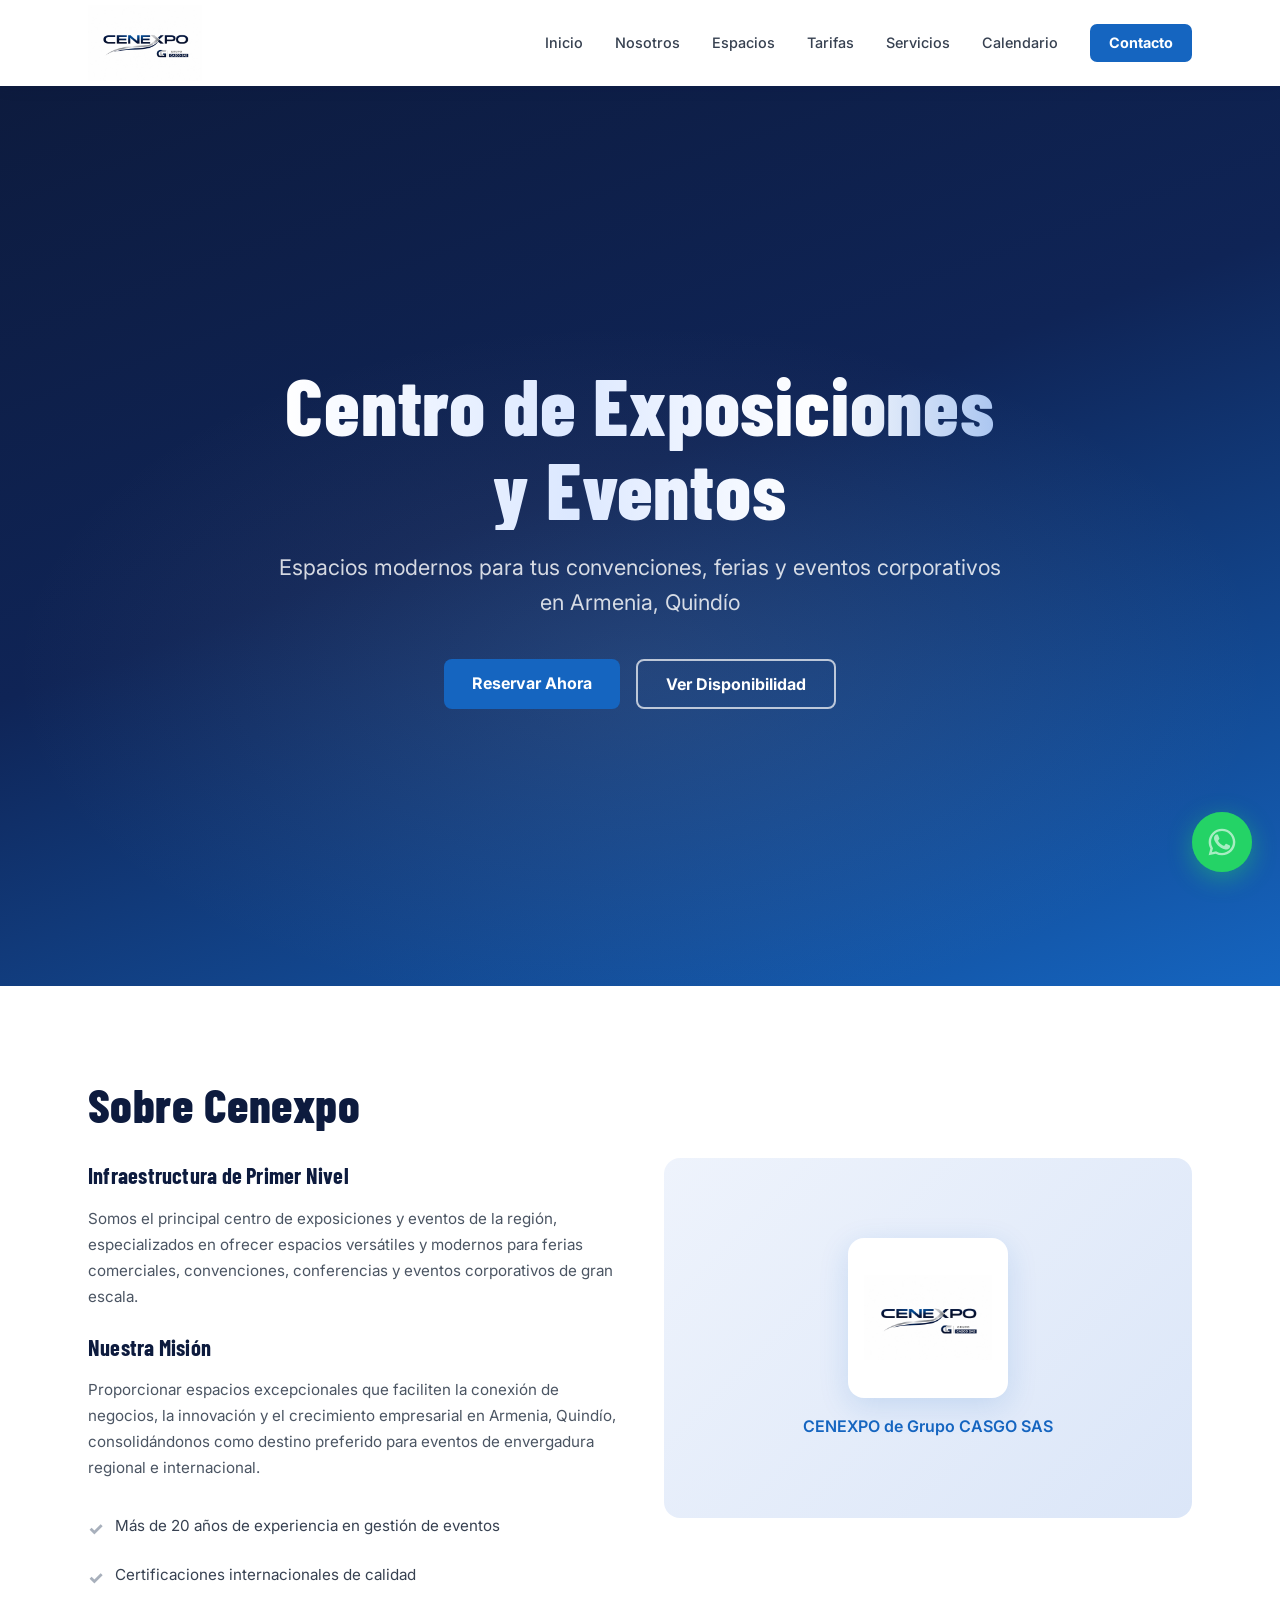
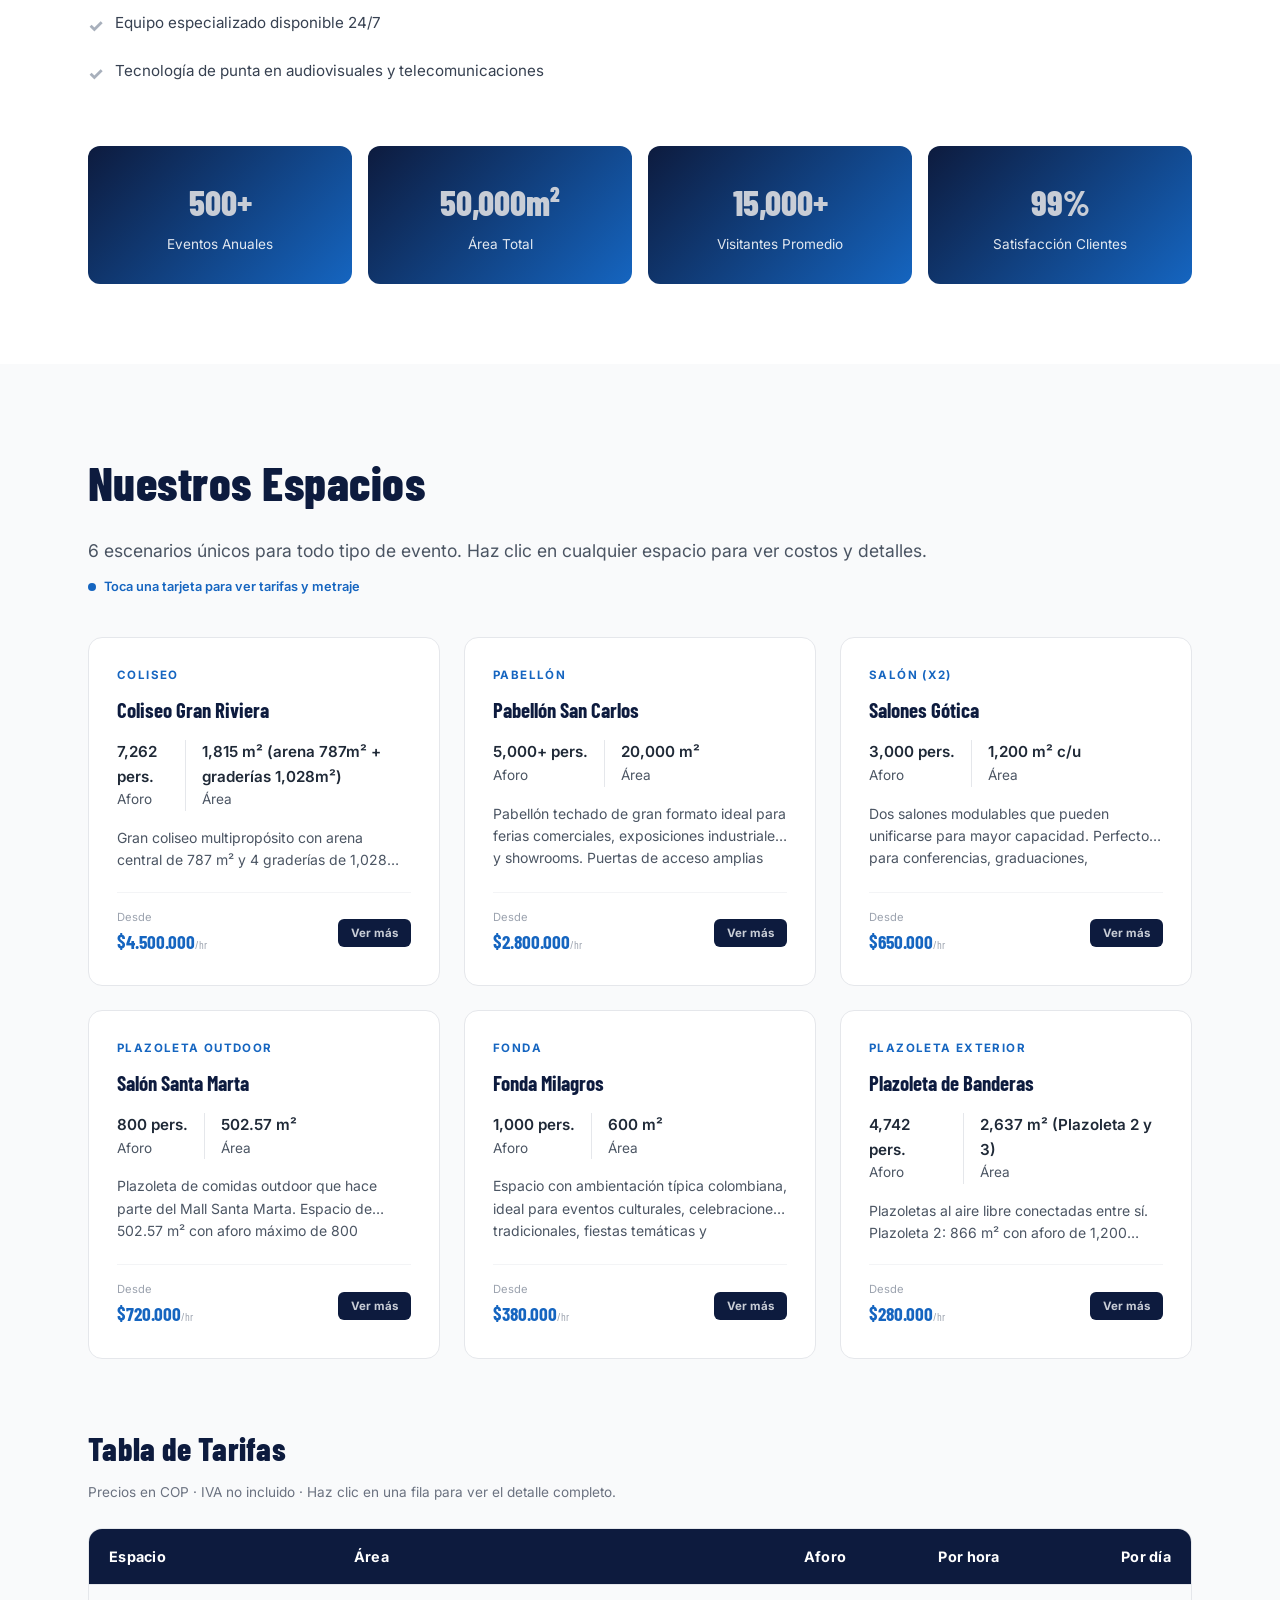
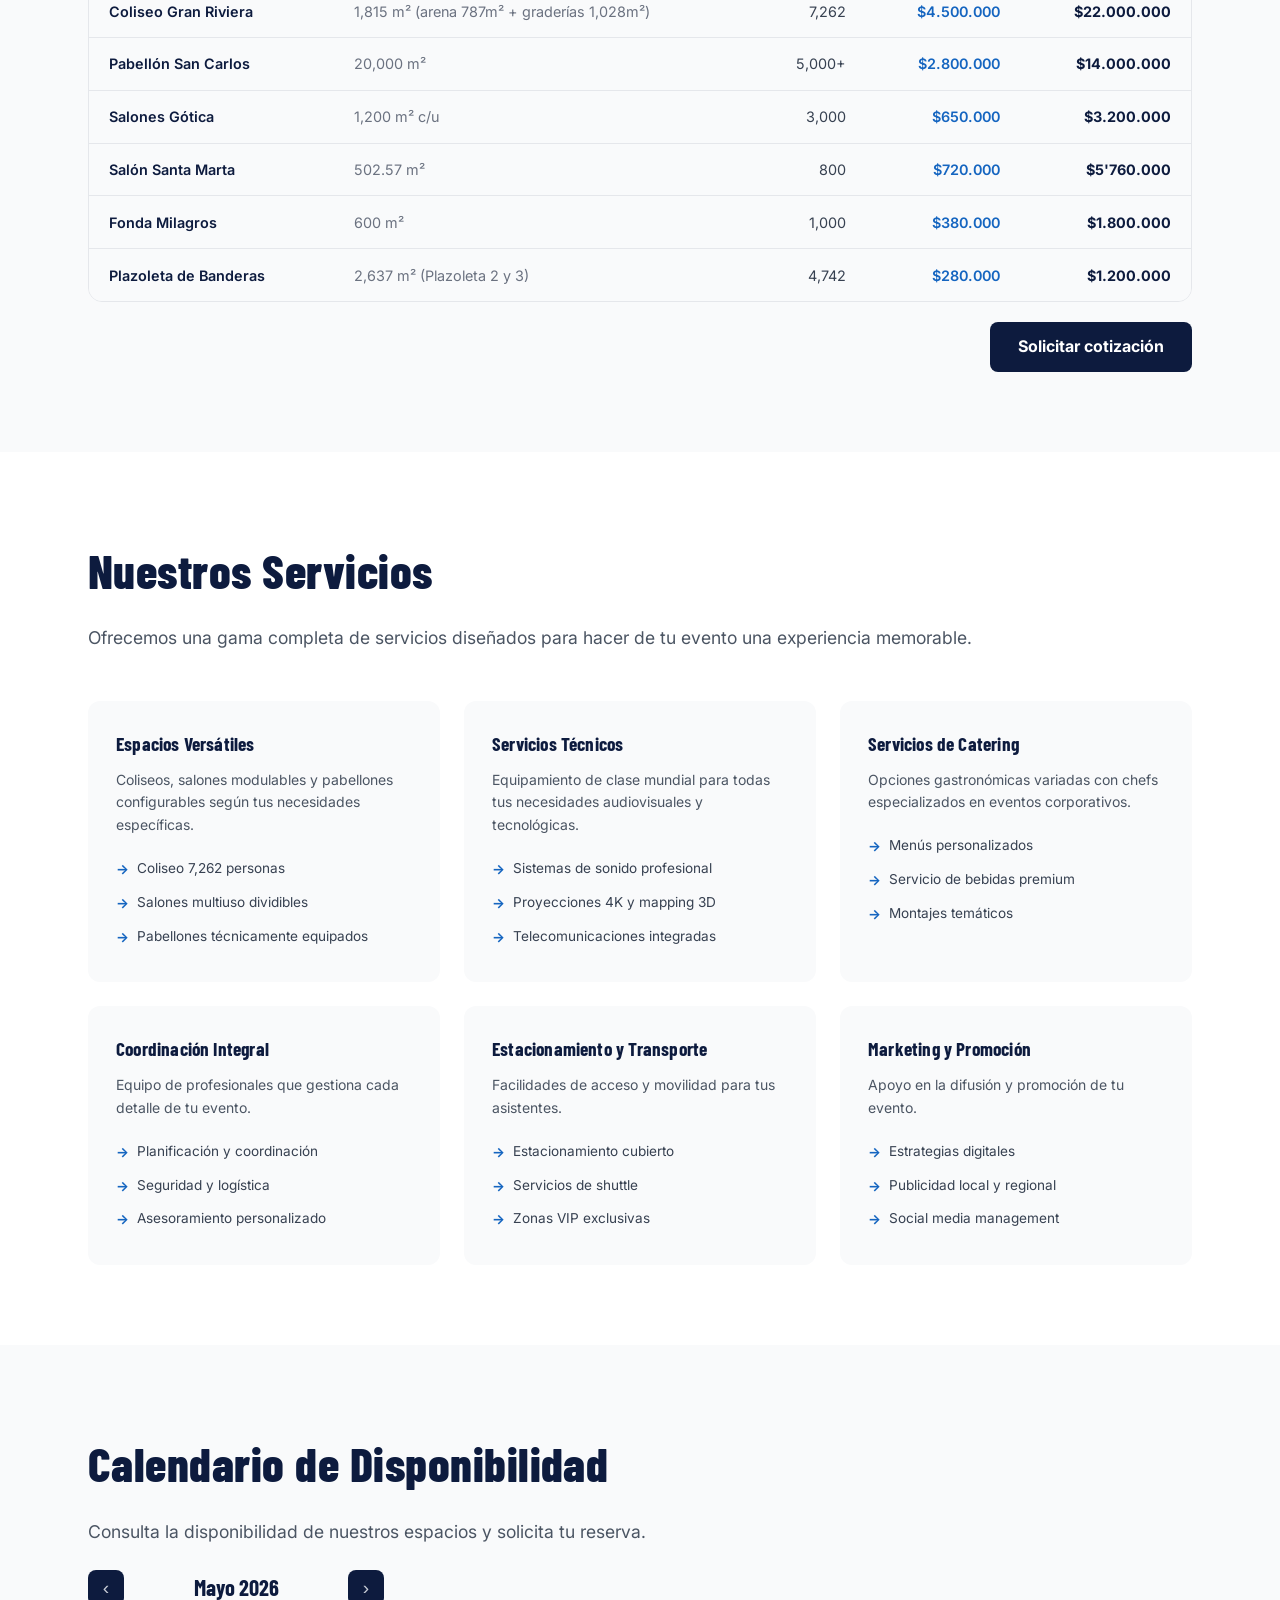
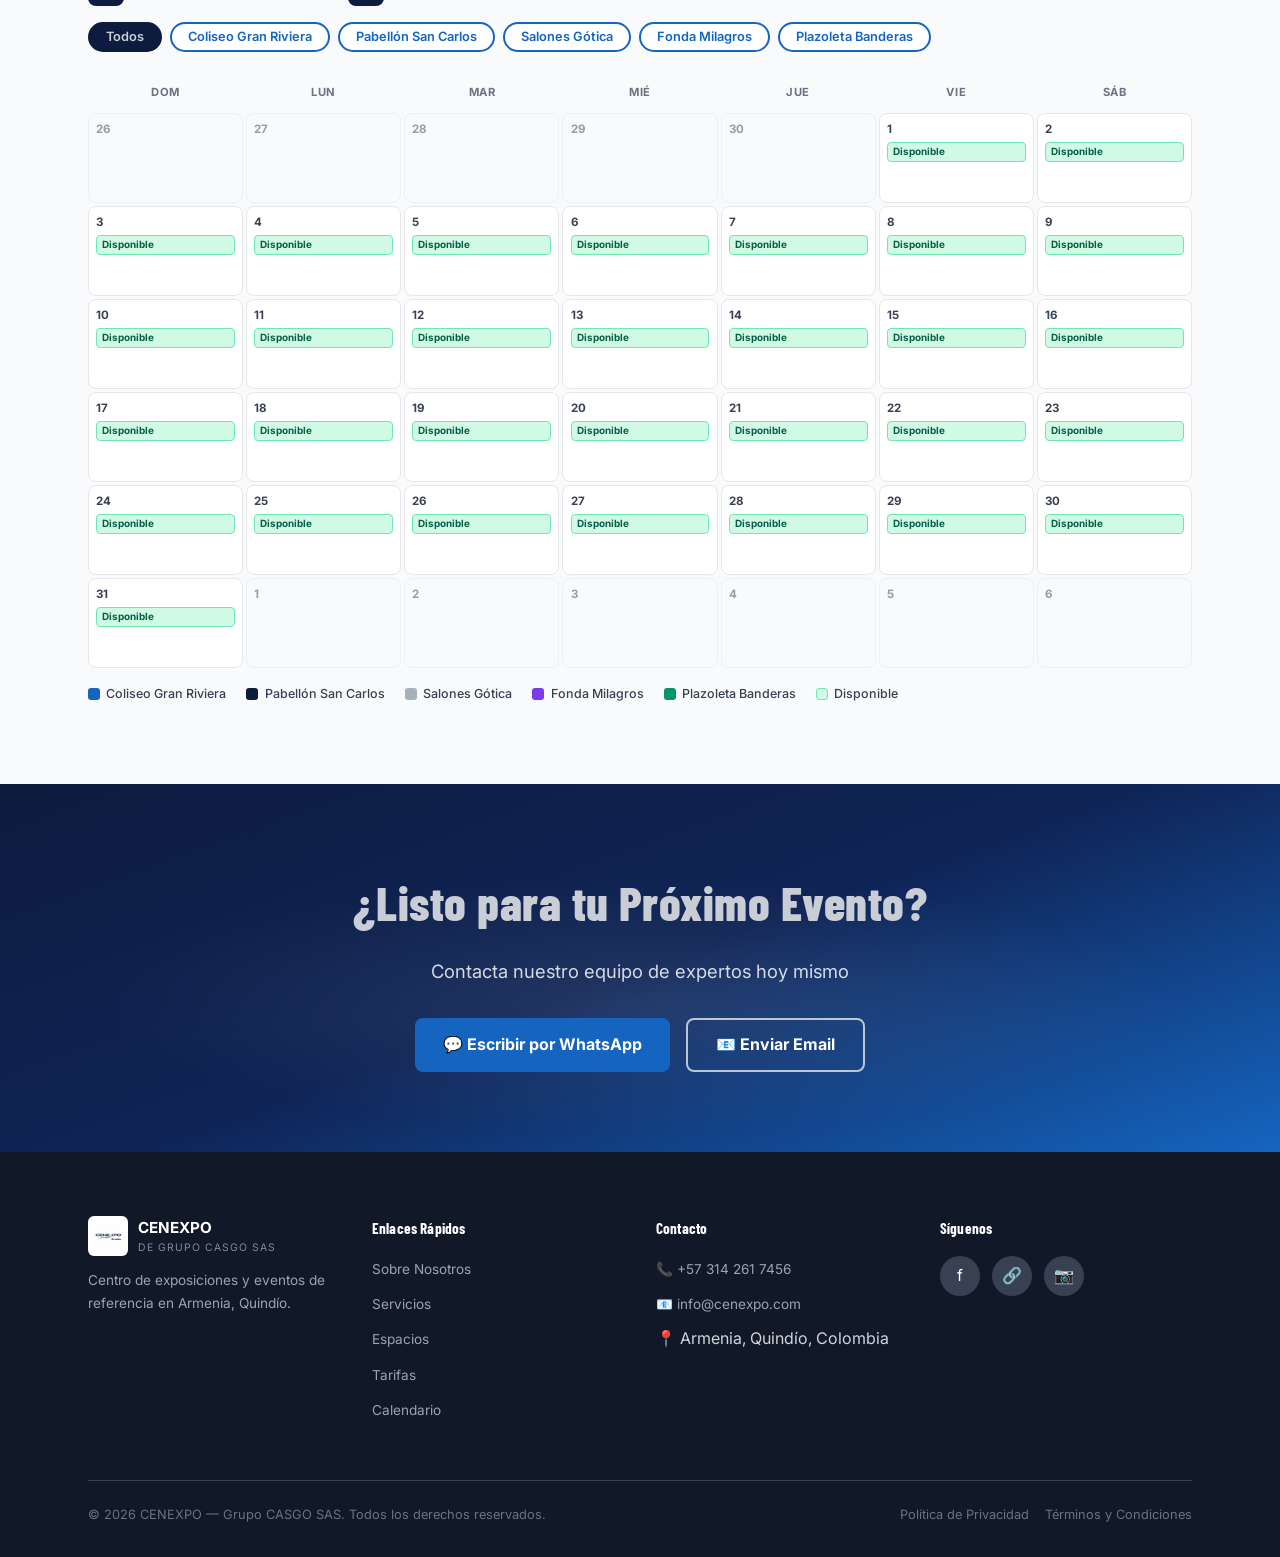
==== commit 32cb1e35: "Clear all calendar events" ====
--- a/index.html
+++ b/index.html
@@ -19,8 +19,8 @@
   <style>
     /* ── RESET & BASE ── */
     *, *::before, *::after { margin:0; padding:0; box-sizing:border-box; }
-    html { scroll-behavior:smooth; }
-    body { font-family:'Inter',system-ui,sans-serif; color:#1a1a2e; background:#fff; line-height:1.6; }
+    html { scroll-behavior:smooth; overflow-x:hidden; }
+    body { font-family:'Inter',system-ui,sans-serif; color:#1a1a2e; background:#fff; line-height:1.6; overflow-x:hidden; max-width:100vw; }
     h1,h2,h3,h4,h5 { font-family:'Barlow Condensed',system-ui,sans-serif; letter-spacing:0.01em; }
     a { text-decoration:none; }
     img { max-width:100%; display:block; }
@@ -680,28 +680,7 @@
   coliseo:'coliseo', pabellon:'pabellon', salon:'salon', fonda:'fonda', plazoleta:'plazoleta'
 };
 
-const CAL_EVENTS = [
-  { id:1, date:'2026-05-07', space:'coliseo', title:'Feria Empresarial Quindío', time:'9:00 – 18:00', capacity:'8,000 personas', status:'reservado' },
-  { id:2, date:'2026-05-07', space:'salon', title:'Congreso Médico Regional', time:'8:00 – 17:00', capacity:'600 personas', status:'reservado' },
-  { id:3, date:'2026-05-09', space:'pabellon', title:'Expo Agroindustrial 2026', time:'10:00 – 20:00', capacity:'3,500 expositores', status:'reservado' },
-  { id:4, date:'2026-05-12', space:'fonda', title:'Gala Cultural Quindío', time:'18:00 – 23:00', capacity:'280 personas', status:'reservado' },
-  { id:5, date:'2026-05-14', space:'coliseo', title:'Concierto Gala Aniversario', time:'19:00 – 23:00', capacity:'10,000 personas', status:'reservado' },
-  { id:6, date:'2026-05-15', space:'salon', title:'Taller de Innovación', time:'8:00 – 13:00', capacity:'200 personas', status:'reservado' },
-  { id:7, date:'2026-05-17', space:'plazoleta', title:'Festival Food Trucks', time:'11:00 – 22:00', capacity:'2,500 personas', status:'disponible' },
-  { id:8, date:'2026-05-20', space:'pabellon', title:'Feria de la Moda 2026', time:'9:00 – 21:00', capacity:'4,000 expositores', status:'reservado' },
-  { id:9, date:'2026-05-21', space:'salon', title:'Cumbre de Tecnología', time:'8:30 – 17:30', capacity:'500 personas', status:'reservado' },
-  { id:10, date:'2026-05-22', space:'coliseo', title:'Graduaciones UNIANDES', time:'14:00 – 20:00', capacity:'7,000 personas', status:'reservado' },
-  { id:11, date:'2026-05-27', space:'fonda', title:'Noche de Folclor', time:'19:00 – 23:59', capacity:'300 personas', status:'disponible' },
-  { id:12, date:'2026-05-28', space:'pabellon', title:'Expo Construcción', time:'9:00 – 18:00', capacity:'2,000 expositores', status:'disponible' },
-  { id:13, date:'2026-06-03', space:'coliseo', title:'Feria Internacional de Negocios', time:'8:00 – 19:00', capacity:'9,000 personas', status:'reservado' },
-  { id:14, date:'2026-06-05', space:'salon', title:'Conferencia de Marketing Digital', time:'9:00 – 17:00', capacity:'300 personas', status:'disponible' },
-  { id:15, date:'2026-06-07', space:'plazoleta', title:'Expo Emprendimiento Outdoor', time:'9:00 – 18:00', capacity:'1,500 personas', status:'disponible' },
-  { id:16, date:'2026-06-10', space:'pabellon', title:'Expo Alimentaria Colombia', time:'10:00 – 20:00', capacity:'3,000 expositores', status:'reservado' },
-  { id:17, date:'2026-06-12', space:'fonda', title:'Noche Vallenata', time:'20:00 – 01:00', capacity:'280 personas', status:'disponible' },
-  { id:18, date:'2026-06-15', space:'coliseo', title:'Festival Cultural Quindío', time:'15:00 – 22:00', capacity:'8,500 personas', status:'disponible' },
-  { id:19, date:'2026-06-18', space:'salon', title:'Simposio de Sostenibilidad', time:'9:00 – 16:00', capacity:'400 personas', status:'reservado' },
-  { id:20, date:'2026-06-20', space:'plazoleta', title:'Mercado Artesanal', time:'8:00 – 18:00', capacity:'2,000 personas', status:'disponible' },
-];
+const CAL_EVENTS = [];
 
 const MONTH_NAMES = ['Enero','Febrero','Marzo','Abril','Mayo','Junio','Julio','Agosto','Septiembre','Octubre','Noviembre','Diciembre'];
 const DAY_NAMES = ['Dom','Lun','Mar','Mié','Jue','Vie','Sáb'];
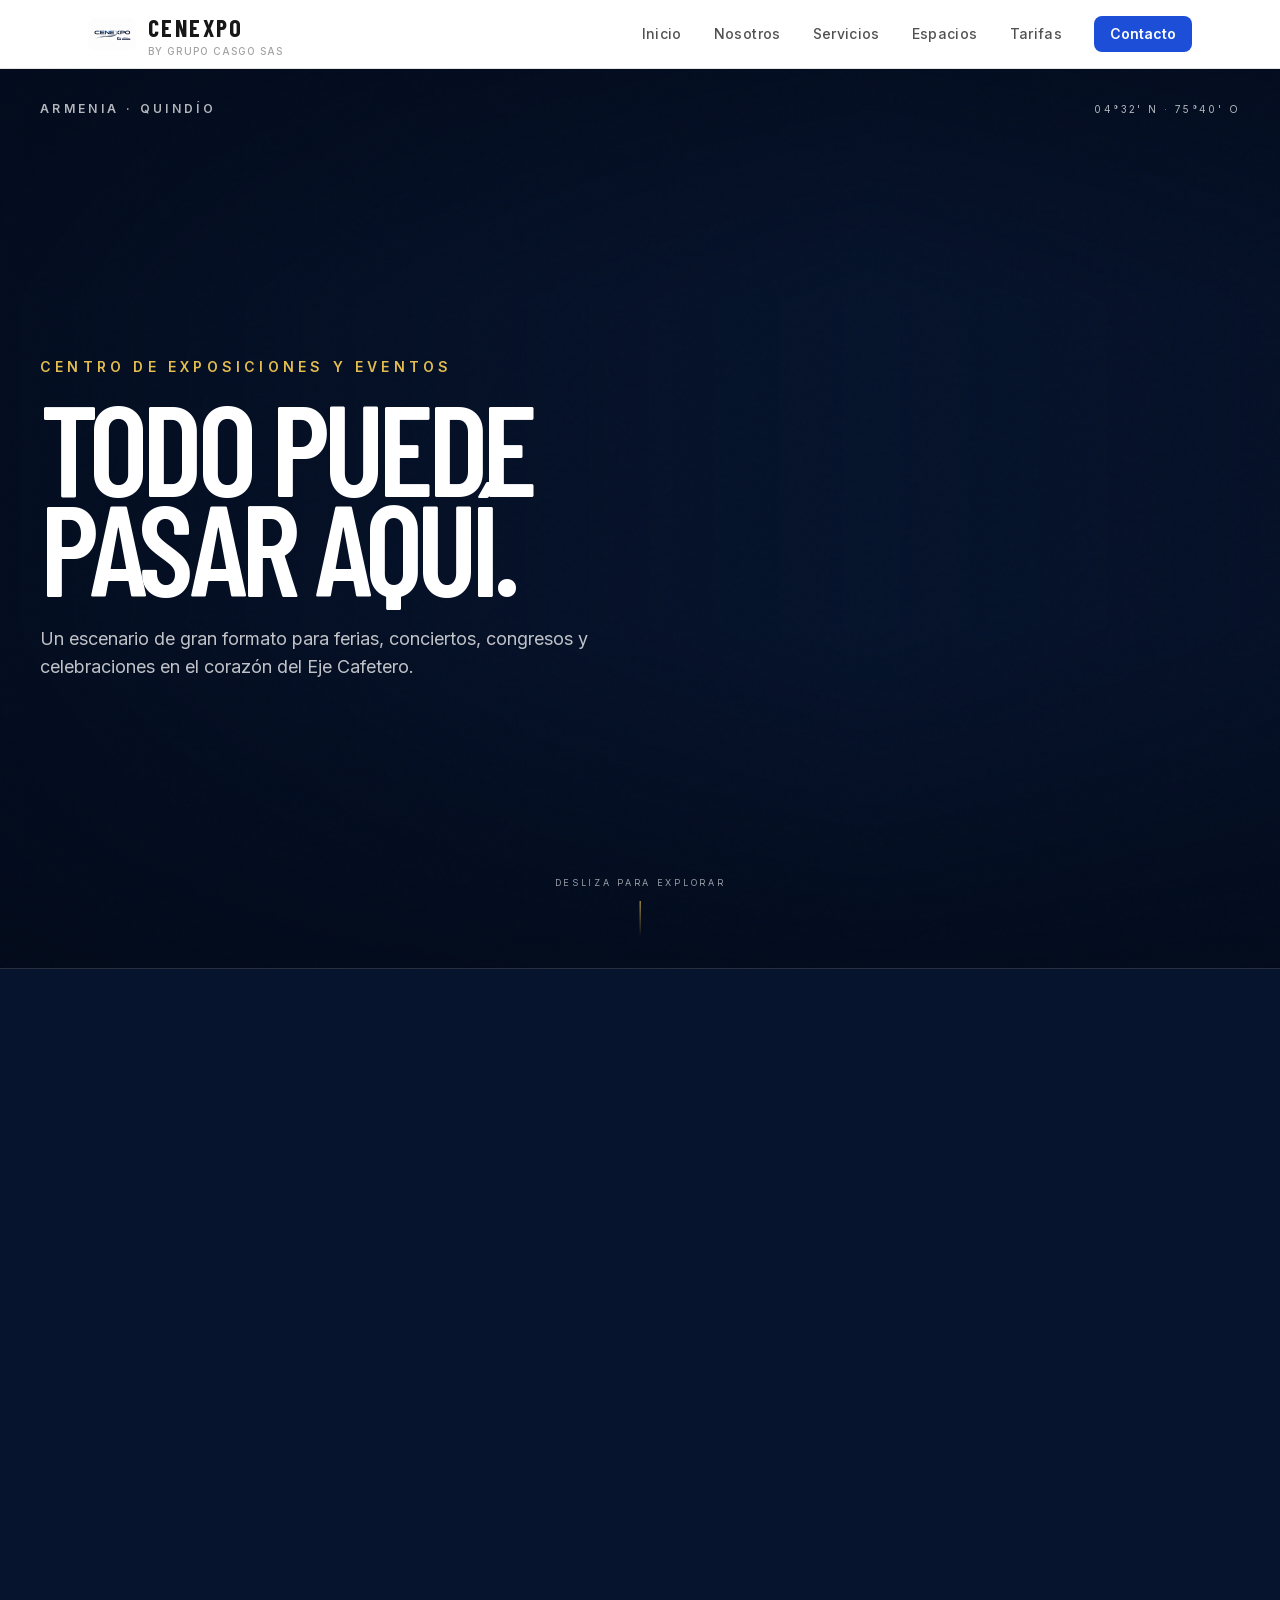
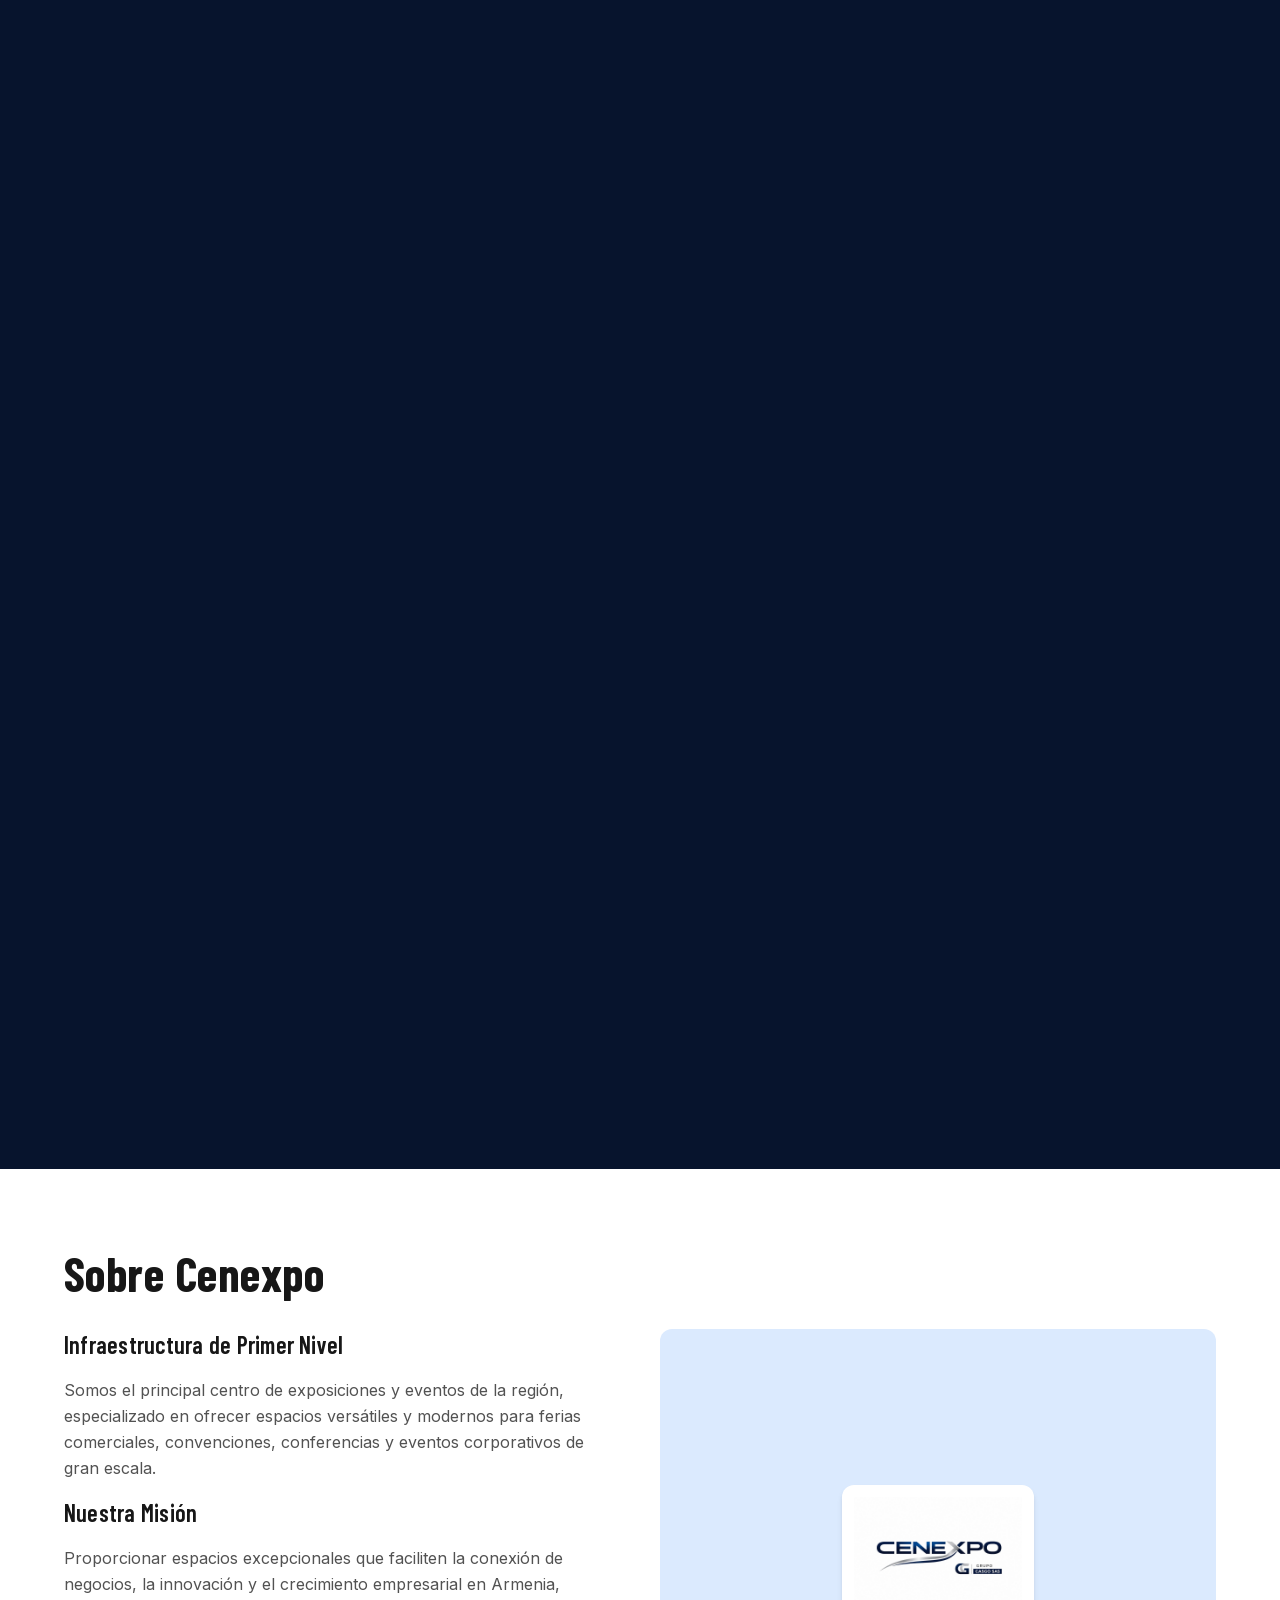
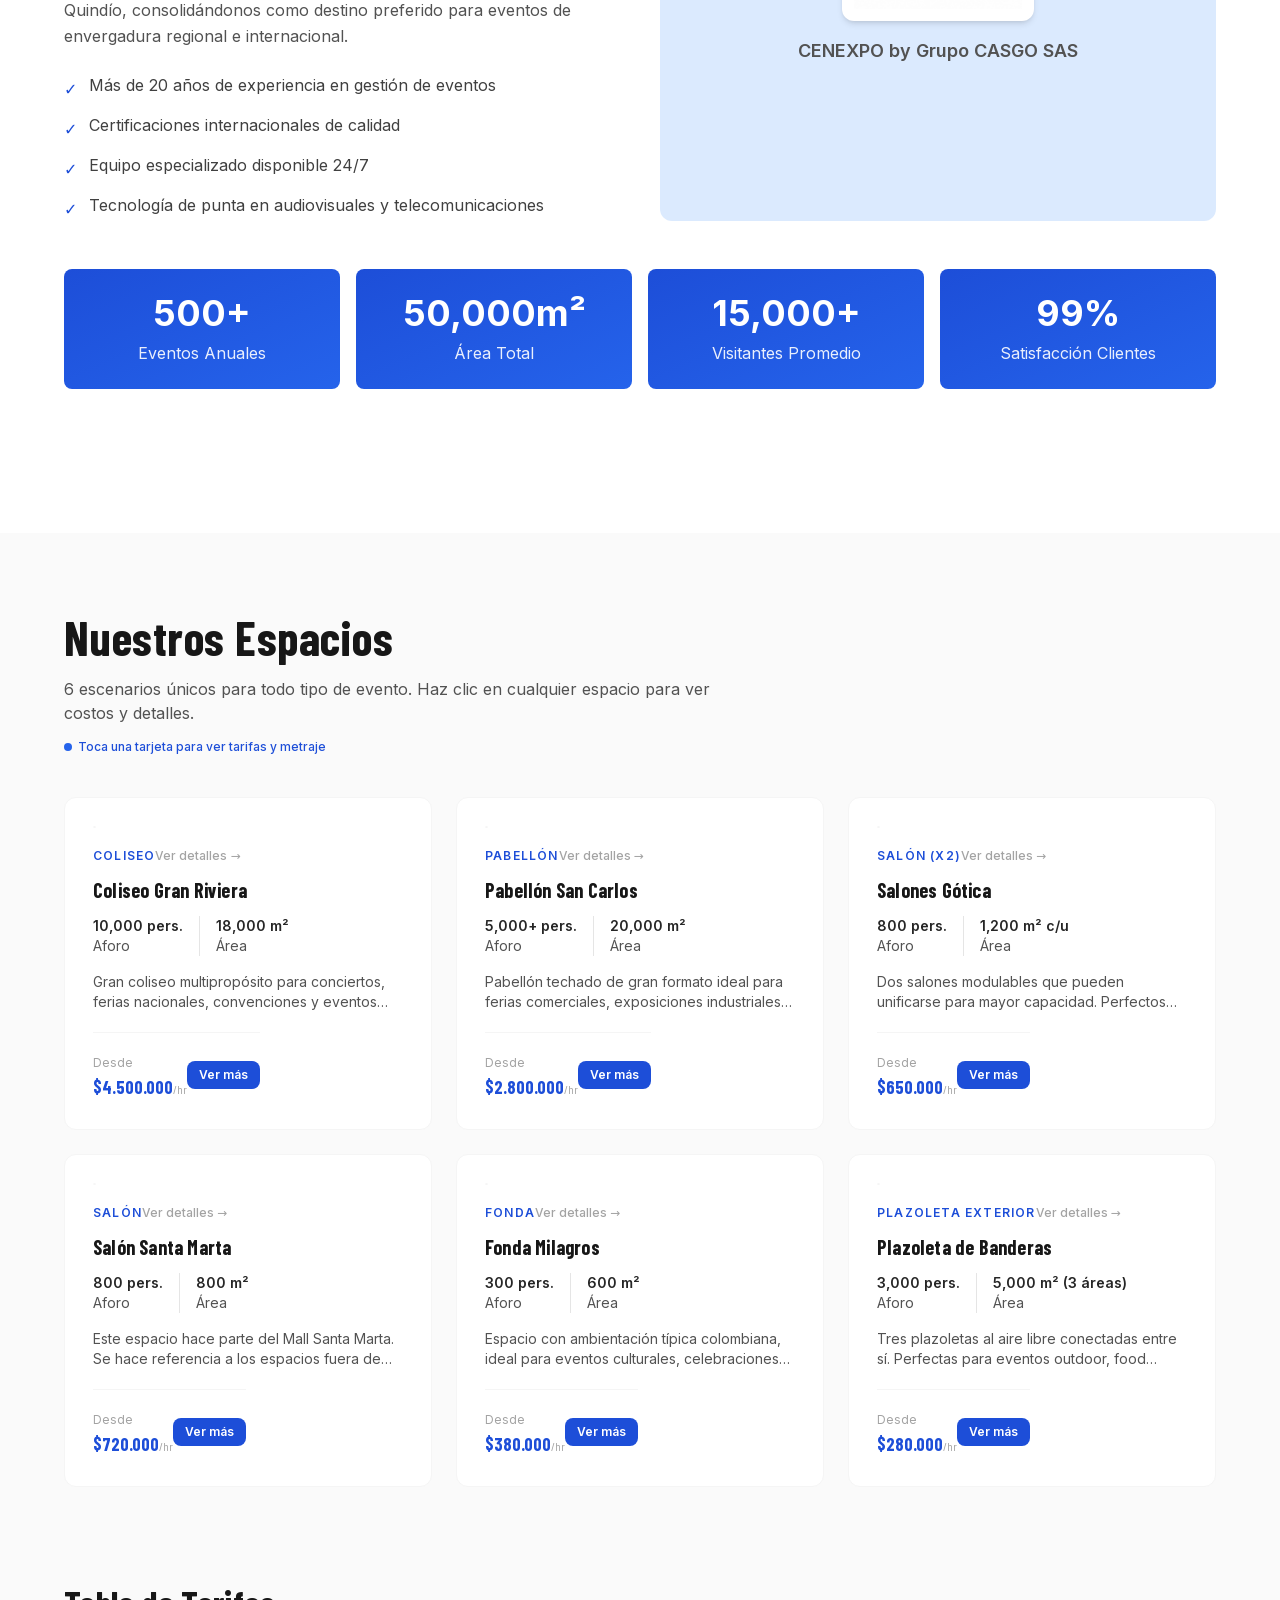
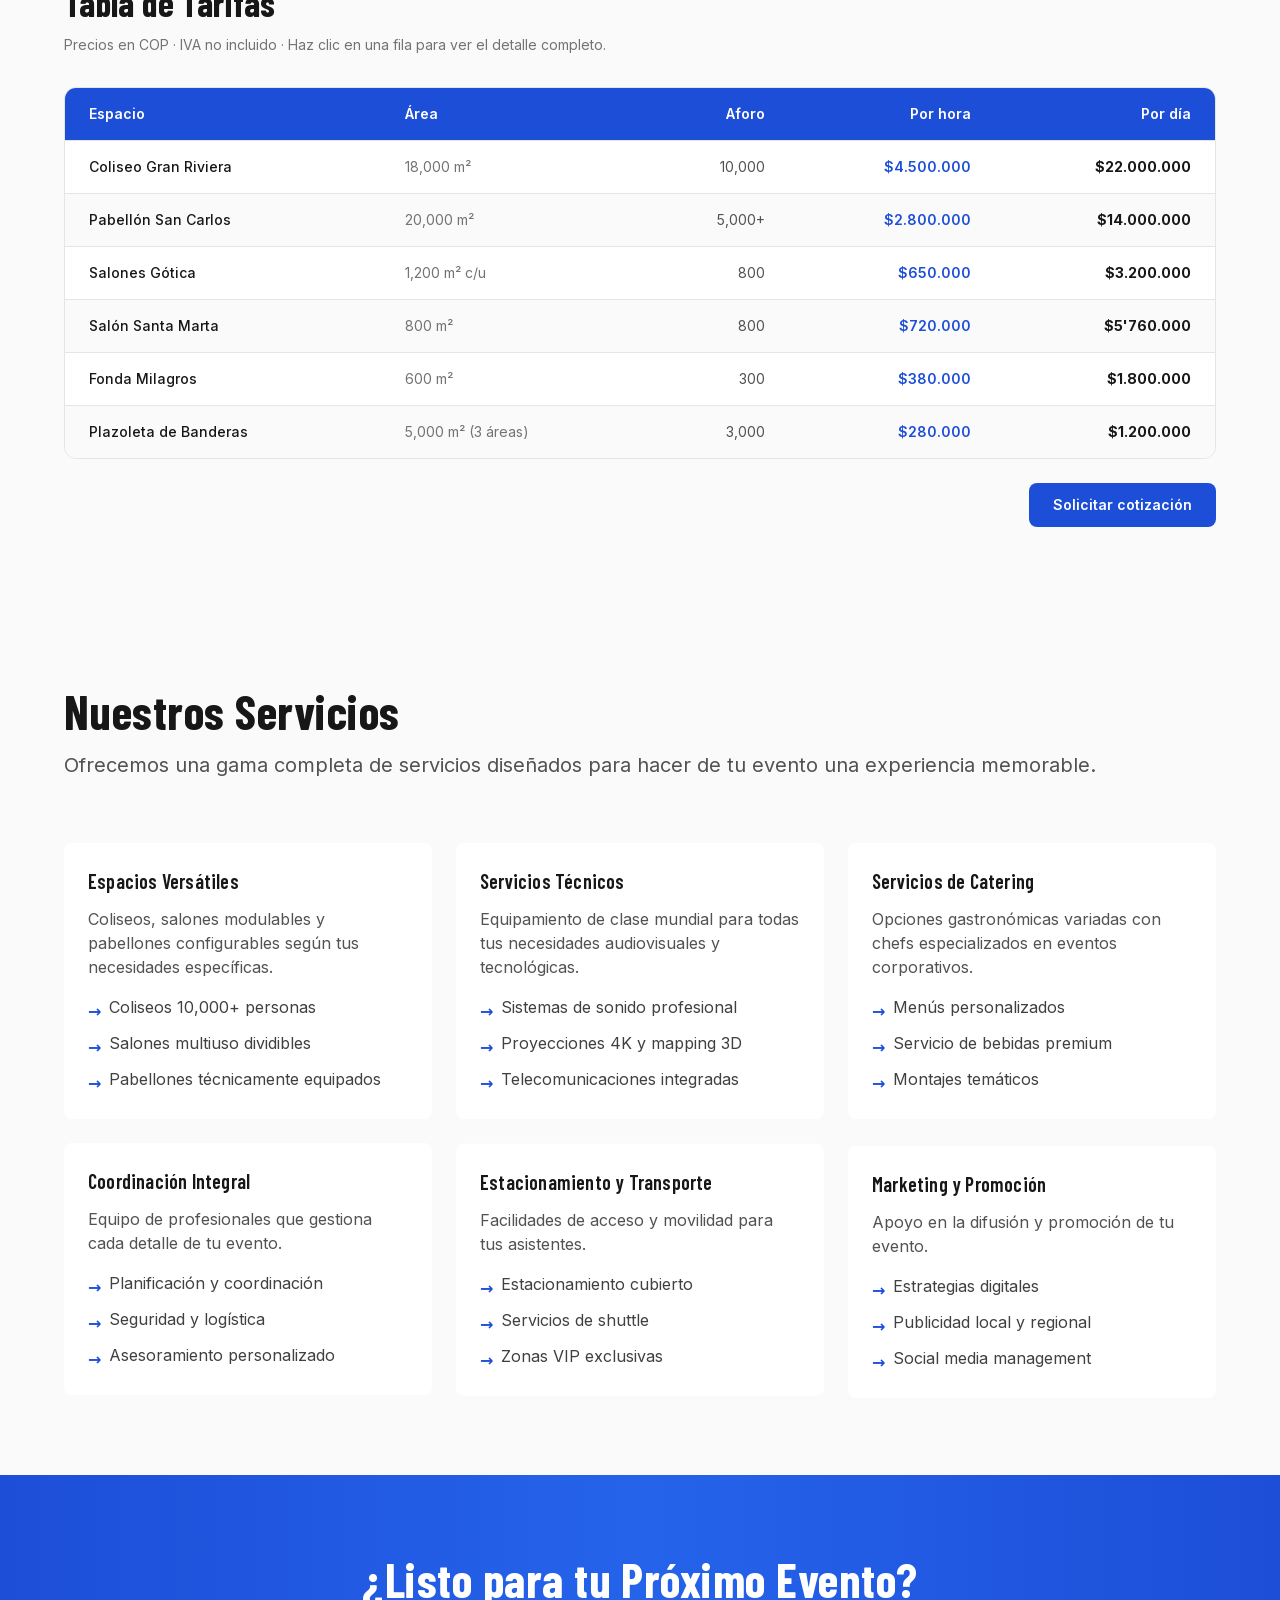
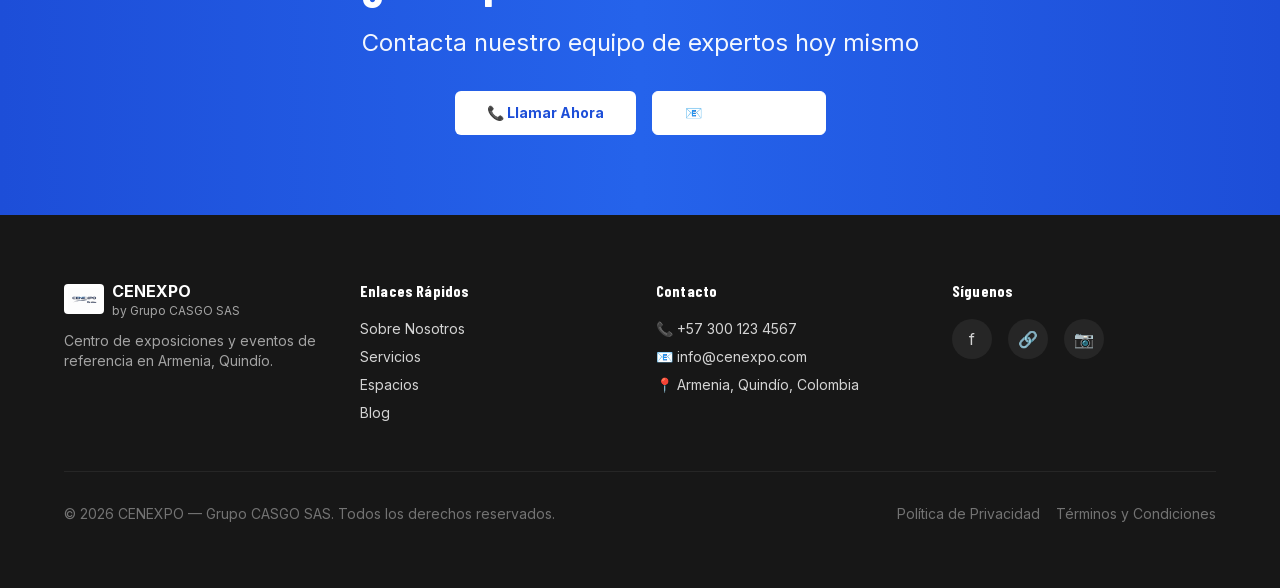
==== commit c5617879: "Publicar nueva home Cenexpo: hero con video scroll-scrub (Next.js static export) Co-Authored-By: Cla" ====
--- a/index.html
+++ b/index.html
@@ -1,1081 +1 @@
-<!DOCTYPE html>
-<html lang="es">
-<head>
-  <meta charset="UTF-8">
-  <meta name="viewport" content="width=device-width, initial-scale=1.0">
-  <meta name="description" content="Centro de exposiciones y eventos. Coliseos, salones y pabellones para ferias, convenciones y eventos corporativos en Armenia, Quindío.">
-  <meta name="keywords" content="centro de exposiciones, eventos, convenciones, coliseos, salones, pabellones, ferias, Armenia, Quindío">
-  <meta name="robots" content="index, follow">
-  <meta property="og:title" content="Cenexpo | Centro de Exposiciones y Eventos">
-  <meta property="og:description" content="Espacios modernos para tus eventos y convenciones. Infraestructura de clase mundial en Armenia, Quindío.">
-  <meta property="og:type" content="website">
-  <meta property="og:locale" content="es_CO">
-  <link rel="canonical" href="https://cenexpo.com">
-  <title>Cenexpo | Centro de Exposiciones y Eventos</title>
-  <link rel="preconnect" href="https://fonts.googleapis.com">
-  <link rel="preconnect" href="https://fonts.gstatic.com" crossorigin>
-  <link href="https://fonts.googleapis.com/css2?family=Barlow+Condensed:wght@400;600;700;800&family=Inter:wght@400;500;600;700&display=swap" rel="stylesheet">
-
-  <style>
-    /* ── RESET & BASE ── */
-    *, *::before, *::after { margin:0; padding:0; box-sizing:border-box; }
-    html { scroll-behavior:smooth; overflow-x:hidden; }
-    body { font-family:'Inter',system-ui,sans-serif; color:#1a1a2e; background:#fff; line-height:1.6; overflow-x:hidden; max-width:100vw; }
-    h1,h2,h3,h4,h5 { font-family:'Barlow Condensed',system-ui,sans-serif; letter-spacing:0.01em; }
-    a { text-decoration:none; }
-    img { max-width:100%; display:block; }
-
-    /* ── TOKENS ── */
-    :root {
-      --navy: #0D1B3E;
-      --navy2: #0f2456;
-      --blue: #1565C0;
-      --gold: #A8B0BC;
-      --gold2: #C8CDD6;
-      --gold3: #8A9099;
-      --white: #ffffff;
-      --neutral-50: #f9fafb;
-      --neutral-100: #f3f4f6;
-      --neutral-200: #e5e7eb;
-      --neutral-400: #9ca3af;
-      --neutral-500: #6b7280;
-      --neutral-600: #4b5563;
-      --neutral-700: #374151;
-      --neutral-800: #1f2937;
-      --neutral-900: #111827;
-    }
-
-    /* ── UTILITIES ── */
-    .container { max-width:1152px; margin:0 auto; padding:0 1.5rem; }
-    .section { padding:5rem 1.5rem; }
-    .section-title { font-size:clamp(2rem,5vw,3rem); font-weight:800; margin-bottom:1rem; color:var(--navy); }
-    .section-sub { font-size:1.1rem; color:var(--neutral-600); margin-bottom:3rem; }
-    .btn { display:inline-flex; align-items:center; justify-content:center; padding:.75rem 1.75rem; border-radius:8px; font-weight:700; font-size:1rem; border:none; cursor:pointer; transition:all .25s; font-family:'Inter',sans-serif; }
-    .btn-gold { background:var(--blue); color:#fff; }
-    .btn-gold:hover { background:#1254a1; transform:translateY(-2px); }
-    .btn-outline-gold { background:transparent; color:#fff; border:2px solid rgba(255,255,255,.7); }
-    .btn-outline-gold:hover { background:rgba(255,255,255,.12); transform:translateY(-2px); }
-    .btn-navy { background:var(--navy); color:#fff; }
-    .btn-navy:hover { background:var(--navy2); transform:translateY(-2px); }
-    .btn-blue { background:var(--blue); color:#fff; }
-    .btn-blue:hover { background:#1254a1; }
-    .fade-in { animation:fadeInUp .7s ease both; }
-    @keyframes fadeInUp { from{opacity:0;transform:translateY(24px)} to{opacity:1;transform:translateY(0)} }
-
-    /* ── HEADER ── */
-    header {
-      position:sticky; top:0; z-index:100;
-      background:#ffffff;
-      box-shadow:0 1px 14px rgba(13,27,62,.13);
-      padding:.3rem 0;
-    }
-    .header-inner { display:flex; align-items:center; justify-content:space-between; gap:1rem; }
-    .logo-wrap { display:flex; align-items:center; }
-    .logo-img { height:76px; width:auto; object-fit:contain; }
-    nav { display:flex; gap:2rem; align-items:center; }
-    nav a { font-size:.9rem; font-weight:500; color:var(--neutral-700); transition:color .2s; }
-    nav a:hover { color:var(--blue); }
-    .nav-cta { background:var(--blue); color:#fff !important; font-weight:700; padding:.45rem 1.2rem; border-radius:7px; }
-    .nav-cta:hover { background:#1254a1 !important; color:#fff !important; }
-    .menu-btn { display:none; flex-direction:column; gap:5px; background:none; border:none; cursor:pointer; padding:4px; }
-    .menu-btn span { display:block; width:24px; height:2px; background:var(--navy); border-radius:2px; transition:all .3s; }
-
-    /* ── HERO ── */
-    #inicio {
-      position:relative; min-height:100vh; display:flex; align-items:center; justify-content:center;
-      background:linear-gradient(160deg, var(--navy) 0%, var(--navy2) 45%, var(--blue) 100%);
-      overflow:hidden;
-    }
-    .hero-glow {
-      position:absolute; inset:0; pointer-events:none;
-      background:radial-gradient(ellipse 70% 55% at 50% 65%, rgba(168,176,188,.13) 0%, transparent 70%);
-    }
-    .hero-svg { position:absolute; inset:0; width:100%; height:100%; pointer-events:none; }
-    /* Replicamos el FluidPaths de hero.tsx: 60 líneas onduladas con draw cíclico */
-    @keyframes fluidDraw {
-      0%   { stroke-dashoffset: 4000; opacity: var(--op-low);  }
-      35%  { stroke-dashoffset: 0;    opacity: var(--op-high); }
-      65%  { stroke-dashoffset: 0;    opacity: var(--op-high); }
-      100% { stroke-dashoffset: -4000; opacity: var(--op-low); }
-    }
-    .fp { stroke-dasharray: 4000; stroke-dashoffset: 4000; animation: fluidDraw var(--dur) ease-in-out var(--del) infinite; }
-    .hero-content { position:relative; z-index:2; text-align:center; max-width:56rem; padding:2rem 1.5rem; }
-    .hero-h1 {
-      font-size:clamp(2.5rem,8vw,5rem); font-weight:800; line-height:1.05; margin-bottom:1.25rem;
-      background:linear-gradient(90deg,#ffffff 0%,#dce8ff 40%,#ffffff 75%,#a8c4f0 100%);
-      -webkit-background-clip:text; -webkit-text-fill-color:transparent; background-clip:text;
-      animation:fadeInUp .8s ease both;
-    }
-    .hero-p { font-size:clamp(1rem,2.5vw,1.35rem); color:rgba(255,255,255,.82); margin-bottom:2.5rem; animation:fadeInUp .8s .2s ease both; }
-    .hero-cta { display:flex; gap:1rem; justify-content:center; flex-wrap:wrap; animation:fadeInUp .8s .35s ease both; }
-
-    /* ── ABOUT ── */
-    #sobre-nosotros { background:#fff; }
-    .about-grid { display:grid; grid-template-columns:1fr 1fr; gap:3rem; align-items:start; margin-bottom:3rem; }
-    .about-list { list-style:none; margin-top:1.5rem; }
-    .about-list li { display:flex; gap:.75rem; padding:.6rem 0; color:var(--neutral-700); font-size:.95rem; align-items:flex-start; }
-    .about-list li::before { content:"✓"; color:var(--gold); font-weight:800; font-size:1.1rem; margin-top:1px; flex-shrink:0; }
-    .about-visual { background:linear-gradient(135deg,#eef3fc,#dbe6f8); border-radius:16px; padding:3rem; display:flex; align-items:center; justify-content:center; min-height:360px; }
-    .about-logo-box { text-align:center; }
-    .about-logo-box img { width:160px; height:160px; object-fit:contain; background:#fff; border-radius:16px; padding:1rem; box-shadow:0 8px 30px rgba(21,101,192,.15); margin:0 auto 1rem; }
-    .about-logo-box p { color:var(--blue); font-weight:600; font-size:1rem; }
-    .stats-grid { display:grid; grid-template-columns:repeat(4,1fr); gap:1rem; }
-    .stat-card { background:linear-gradient(135deg,var(--navy),var(--blue)); border-radius:12px; padding:1.75rem 1rem; text-align:center; color:#fff; }
-    .stat-num { font-family:'Barlow Condensed',sans-serif; font-size:2.2rem; font-weight:800; color:var(--gold2); }
-    .stat-label { font-size:.85rem; opacity:.88; margin-top:.25rem; }
-
-    /* ── SPACES ── */
-    #espacios { background:var(--neutral-50); }
-    .spaces-hint { display:inline-flex; align-items:center; gap:.5rem; font-size:.8rem; color:var(--blue); font-weight:600; margin-bottom:2.5rem; }
-    .spaces-hint::before { content:""; width:8px; height:8px; border-radius:50%; background:var(--blue); animation:pulse 1.5s infinite; }
-    @keyframes pulse { 0%,100%{opacity:1} 50%{opacity:.4} }
-    .spaces-grid { display:grid; grid-template-columns:repeat(3,1fr); gap:1.5rem; margin-bottom:4rem; }
-    .space-card {
-      background:#fff; border-radius:14px; padding:1.75rem; border:1.5px solid var(--neutral-200);
-      cursor:pointer; transition:all .25s; text-align:left;
-      display:flex; flex-direction:column;
-    }
-    .space-card:hover { border-color:var(--blue); box-shadow:0 12px 40px rgba(21,101,192,.15); transform:translateY(-4px); }
-    .space-type { font-size:.72rem; font-weight:700; text-transform:uppercase; letter-spacing:.12em; color:var(--blue); margin-bottom:.5rem; }
-    .space-name { font-family:'Barlow Condensed',sans-serif; font-size:1.3rem; font-weight:700; color:var(--navy); margin-bottom:.9rem; }
-    .space-meta { display:flex; gap:1rem; margin-bottom:1rem; }
-    .space-meta-item { font-size:.85rem; color:var(--neutral-600); }
-    .space-meta-item strong { display:block; font-size:.95rem; color:var(--neutral-800); font-weight:600; }
-    .space-divider { width:1px; background:var(--neutral-200); }
-    .space-desc { font-size:.875rem; color:var(--neutral-600); flex:1; line-height:1.6; margin-bottom:1.25rem; display:-webkit-box; -webkit-line-clamp:2; -webkit-box-orient:vertical; overflow:hidden; }
-    .space-footer { margin-top:auto; padding-top:1rem; border-top:1px solid var(--neutral-100); display:flex; justify-content:space-between; align-items:center; }
-    .space-price-label { font-size:.7rem; color:var(--neutral-400); }
-    .space-price { font-family:'Barlow Condensed',sans-serif; font-size:1.2rem; font-weight:700; color:var(--blue); }
-    .space-price span { font-size:.7rem; font-weight:400; color:var(--neutral-400); }
-    .space-badge { background:var(--navy); color:var(--gold2); font-size:.72rem; font-weight:700; padding:.3rem .8rem; border-radius:6px; transition:background .2s; }
-    .space-card:hover .space-badge { background:var(--blue); }
-
-    /* Tabla tarifas */
-    #tarifas { scroll-margin-top:80px; }
-    .table-wrap { overflow-x:auto; border-radius:14px; border:1px solid var(--neutral-200); }
-    table { width:100%; border-collapse:collapse; font-size:.9rem; }
-    thead tr { background:var(--navy); color:#fff; }
-    thead th { padding:1rem 1.25rem; font-weight:700; text-align:left; font-family:'Inter',sans-serif; letter-spacing:.02em; }
-    thead th:last-child,thead th:nth-child(4),thead th:nth-child(3) { text-align:right; }
-    tbody tr { cursor:pointer; border-top:1px solid var(--neutral-200); transition:background .15s; }
-    tbody tr:nth-child(even) { background:var(--neutral-50); }
-    tbody tr:hover { background:#eef3fc; }
-    tbody td { padding:.9rem 1.25rem; color:var(--neutral-700); }
-    tbody td:nth-child(3),tbody td:nth-child(4),tbody td:nth-child(5) { text-align:right; }
-    tbody td:nth-child(4) { color:var(--blue); font-weight:600; }
-    tbody td:nth-child(5) { font-weight:700; color:var(--navy); }
-
-    /* ── SERVICES ── */
-    #servicios { background:#fff; }
-    .services-grid { display:grid; grid-template-columns:repeat(3,1fr); gap:1.5rem; }
-    .service-card { background:var(--neutral-50); border-radius:12px; padding:1.75rem; transition:box-shadow .2s; }
-    .service-card:hover { box-shadow:0 8px 30px rgba(21,101,192,.12); }
-    .service-card h3 { font-family:'Barlow Condensed',sans-serif; font-size:1.2rem; font-weight:700; color:var(--navy); margin-bottom:.6rem; }
-    .service-card p { font-size:.875rem; color:var(--neutral-600); margin-bottom:1rem; }
-    .service-list { list-style:none; }
-    .service-list li { font-size:.85rem; color:var(--neutral-700); padding:.35rem 0; display:flex; gap:.5rem; align-items:flex-start; }
-    .service-list li::before { content:"→"; color:var(--blue); font-weight:700; margin-top:1px; }
-
-    /* ── CALENDAR ── */
-    #calendario { background:var(--neutral-50); scroll-margin-top:80px; }
-    .cal-header { display:flex; align-items:center; justify-content:space-between; margin-bottom:1.5rem; flex-wrap:wrap; gap:1rem; }
-    .cal-nav { display:flex; align-items:center; gap:.75rem; }
-    .cal-nav button { background:var(--navy); color:var(--gold2); border:none; border-radius:8px; width:36px; height:36px; font-size:1.2rem; cursor:pointer; transition:background .2s; display:flex; align-items:center; justify-content:center; }
-    .cal-nav button:hover { background:var(--blue); }
-    .cal-month-title { font-family:'Barlow Condensed',sans-serif; font-size:1.4rem; font-weight:700; color:var(--navy); min-width:200px; text-align:center; }
-    .space-filter { display:flex; gap:.5rem; flex-wrap:wrap; }
-    .space-filter button { padding:.35rem 1rem; border-radius:20px; border:2px solid var(--blue); background:#fff; color:var(--blue); font-weight:600; font-size:.8rem; cursor:pointer; transition:all .2s; font-family:'Inter',sans-serif; }
-    .space-filter button.active { background:var(--navy); color:var(--gold2); border-color:var(--navy); }
-    .cal-grid { display:grid; grid-template-columns:repeat(7,1fr); gap:3px; }
-    .cal-day-name { text-align:center; font-size:.7rem; font-weight:700; color:var(--neutral-500); padding:.5rem 0; text-transform:uppercase; letter-spacing:.05em; }
-    .cal-cell { min-height:90px; border-radius:8px; border:1px solid var(--neutral-200); padding:.4rem .45rem; background:#fff; transition:box-shadow .2s; }
-    .cal-cell.other-month { background:var(--neutral-50); opacity:.5; }
-    .cal-cell.today { border:2px solid var(--blue); }
-    .cal-cell:not(.other-month):hover { box-shadow:0 4px 16px rgba(21,101,192,.18); cursor:pointer; }
-    .cal-date { font-size:.72rem; font-weight:700; color:var(--neutral-700); margin-bottom:.2rem; }
-    .cal-cell.today .cal-date { color:var(--blue); }
-    .event-chip { border-radius:4px; font-size:.62rem; font-weight:700; padding:2px 5px; margin-bottom:2px; white-space:nowrap; overflow:hidden; text-overflow:ellipsis; cursor:pointer; line-height:1.4; }
-    .chip-coliseo { background:var(--blue); color:#fff; }
-    .chip-pabellon { background:var(--navy); color:var(--gold2); }
-    .chip-salon { background:var(--gold); color:var(--navy); }
-    .chip-fonda { background:#7c3aed; color:#fff; }
-    .chip-plazoleta { background:#059669; color:#fff; }
-    .chip-disponible { background:#d1fae5; color:#065f46; border:1px solid #6ee7b7; }
-    .cal-legend { display:flex; gap:1.25rem; flex-wrap:wrap; margin-top:1rem; font-size:.78rem; }
-    .legend-item { display:flex; align-items:center; gap:.4rem; color:var(--neutral-700); font-weight:500; }
-    .legend-dot { width:12px; height:12px; border-radius:3px; flex-shrink:0; }
-
-    /* ── CTA ── */
-    #cta-section {
-      position:relative; overflow:hidden;
-      background:linear-gradient(160deg, var(--navy) 0%, var(--navy2) 50%, var(--blue) 100%);
-      text-align:center; padding:5rem 1.5rem;
-    }
-    #cta-section::before { content:""; position:absolute; inset:0; background:radial-gradient(ellipse 60% 50% at 50% 60%,rgba(168,176,188,.13) 0%,transparent 70%); }
-    .cta-inner { position:relative; z-index:1; max-width:42rem; margin:0 auto; }
-    .cta-inner h2 { font-size:clamp(2rem,5vw,3rem); font-weight:800; color:var(--gold2); margin-bottom:1rem; }
-    .cta-inner p { font-size:1.15rem; color:rgba(255,255,255,.82); margin-bottom:2rem; }
-    .cta-buttons { display:flex; gap:1rem; justify-content:center; flex-wrap:wrap; }
-
-    /* ── FOOTER ── */
-    footer { background:var(--neutral-900); color:#d1d5db; padding:4rem 1.5rem 2rem; }
-    .footer-grid { display:grid; grid-template-columns:repeat(4,1fr); gap:2rem; margin-bottom:3rem; }
-    .footer-logo-wrap { display:flex; align-items:center; gap:.6rem; margin-bottom:.75rem; }
-    .footer-logo { width:40px; height:40px; border-radius:6px; object-fit:contain; background:#fff; padding:3px; }
-    .footer-brand .name { color:#fff; font-weight:700; font-size:.95rem; }
-    .footer-brand .sub { color:rgba(168,176,188,.75); font-size:.65rem; text-transform:uppercase; letter-spacing:.1em; }
-    .footer-desc { font-size:.85rem; color:#9ca3af; line-height:1.7; }
-    .footer-col h4 { color:#fff; font-weight:700; margin-bottom:1rem; font-size:.95rem; }
-    .footer-col ul { list-style:none; }
-    .footer-col ul li { margin-bottom:.6rem; }
-    .footer-col ul li a { font-size:.85rem; color:#9ca3af; transition:color .2s; }
-    .footer-col ul li a:hover { color:var(--gold2); }
-    .social-row { display:flex; gap:.75rem; margin-top:.5rem; }
-    .social-btn { width:40px; height:40px; border-radius:50%; background:#374151; display:flex; align-items:center; justify-content:center; color:#fff; font-size:1rem; transition:background .2s; }
-    .social-btn:hover { background:var(--blue); }
-    .footer-bottom { border-top:1px solid #374151; padding-top:1.5rem; display:flex; justify-content:space-between; align-items:center; flex-wrap:wrap; gap:.75rem; font-size:.8rem; color:#6b7280; }
-    .footer-bottom a { color:#6b7280; transition:color .2s; }
-    .footer-bottom a:hover { color:#9ca3af; }
-
-    /* ── MODAL (Spaces) ── */
-    .modal-overlay { display:none; position:fixed; inset:0; background:rgba(0,0,0,.6); z-index:500; align-items:center; justify-content:center; padding:1rem; backdrop-filter:blur(4px); }
-    .modal-overlay.open { display:flex; animation:fadeIn .2s ease; }
-    @keyframes fadeIn { from{opacity:0} to{opacity:1} }
-    .space-modal { background:#fff; border-radius:16px; width:100%; max-width:760px; max-height:90vh; overflow-y:auto; box-shadow:0 30px 80px rgba(0,0,0,.3); animation:slideUp .25s ease; }
-    @keyframes slideUp { from{opacity:0;transform:translateY(20px)} to{opacity:1;transform:translateY(0)} }
-    .modal-header { background:#fff; padding:2rem 2rem 1rem; border-bottom:1px solid var(--neutral-200); text-align:center; position:relative; }
-    .modal-close { position:absolute; top:1rem; right:1rem; background:rgba(0,0,0,.1); border:none; border-radius:50%; width:32px; height:32px; font-size:1rem; cursor:pointer; color:var(--neutral-700); transition:background .2s; display:flex; align-items:center; justify-content:center; }
-    .modal-close:hover { background:rgba(0,0,0,.2); }
-    .modal-type { font-size:.7rem; font-weight:700; text-transform:uppercase; letter-spacing:.15em; color:var(--blue); display:block; margin-bottom:.4rem; }
-    .modal-title { font-family:'Barlow Condensed',sans-serif; font-size:2rem; font-weight:800; color:var(--navy); text-transform:uppercase; letter-spacing:.05em; }
-    .modal-desc { background:var(--neutral-50); padding:1.25rem 2rem; font-size:.9rem; color:var(--neutral-700); font-weight:500; text-transform:uppercase; border-bottom:1px solid var(--neutral-200); line-height:1.6; }
-    .modal-body { display:grid; grid-template-columns:1fr 1fr; }
-    .modal-col { padding:1.75rem; }
-    .modal-col:first-child { border-right:1px solid var(--neutral-200); }
-    .modal-col h3 { font-family:'Barlow Condensed',sans-serif; font-size:1.1rem; font-weight:700; color:var(--navy); text-align:center; text-transform:uppercase; margin-bottom:1.25rem; }
-    .info-table { width:100%; border-collapse:collapse; border-radius:10px; overflow:hidden; border:1px solid var(--blue); }
-    .info-table td { padding:.85rem 1rem; vertical-align:middle; font-size:.85rem; }
-    .info-table tr { border-bottom:1px solid rgba(21,101,192,.3); }
-    .info-table tr:last-child { border-bottom:none; }
-    .info-table .td-label { background:var(--blue); color:#fff; font-weight:700; font-size:.7rem; text-transform:uppercase; letter-spacing:.06em; width:48%; text-align:center; }
-    .info-table .td-val { background:#fff; color:var(--neutral-900); font-weight:600; text-align:center; }
-    .modal-map { aspect-ratio:4/3; background:var(--neutral-100); border-radius:10px; border:2px dashed var(--neutral-300); display:flex; flex-direction:column; align-items:center; justify-content:center; color:var(--neutral-400); gap:.5rem; margin-bottom:1rem; }
-    .modal-map svg { width:48px; height:48px; }
-    .modal-map span { font-size:.8rem; font-weight:500; }
-    .features-grid { display:grid; grid-template-columns:1fr 1fr; gap:.5rem; margin-top:1rem; }
-    .feature-item { display:flex; align-items:center; gap:.5rem; font-size:.8rem; color:var(--neutral-600); }
-    .feature-dot { width:8px; height:8px; border-radius:50%; background:var(--blue); flex-shrink:0; }
-    .modal-footer-cta { background:var(--navy); padding:1.25rem 2rem; display:flex; align-items:center; justify-content:space-between; gap:1rem; flex-wrap:wrap; border-radius:0 0 16px 16px; }
-    .modal-footer-cta p { color:rgba(255,255,255,.8); font-size:.9rem; }
-    .modal-footer-cta a { background:#fff; color:var(--blue); font-weight:700; padding:.6rem 1.5rem; border-radius:8px; font-size:.9rem; transition:background .2s; }
-    .modal-footer-cta a:hover { background:var(--neutral-100); }
-
-    /* Modal calendario */
-    .cal-modal-overlay { display:none; position:fixed; inset:0; background:rgba(0,0,0,.45); z-index:600; align-items:center; justify-content:center; padding:1rem; }
-    .cal-modal-overlay.open { display:flex; animation:fadeIn .2s ease; }
-    .cal-modal { background:#fff; border-radius:14px; padding:2rem; max-width:440px; width:100%; box-shadow:0 20px 60px rgba(0,0,0,.25); animation:slideUp .25s ease; }
-    .cal-modal h3 { color:var(--navy); font-size:1.15rem; margin-bottom:.5rem; }
-    .cal-modal-close { float:right; background:none; border:none; font-size:1.3rem; cursor:pointer; color:var(--neutral-500); margin-top:-4px; }
-    .cal-modal-close:hover { color:var(--navy); }
-    .cal-modal-badge { display:inline-block; border-radius:20px; padding:.2rem .8rem; font-size:.75rem; font-weight:700; margin-bottom:.75rem; }
-    .cal-modal-info { font-size:.875rem; color:var(--neutral-700); line-height:1.8; }
-    .avail-row { display:flex; align-items:center; gap:.6rem; padding:.45rem 0; border-bottom:1px solid var(--neutral-100); font-size:.85rem; }
-    .avail-row:last-child { border-bottom:none; }
-    .avail-dot { width:10px; height:10px; border-radius:50%; flex-shrink:0; }
-    .cal-modal-actions { margin-top:1.25rem; display:flex; gap:.75rem; }
-
-    /* ── RESPONSIVE ── */
-
-    /* Tablet grande (≤1024px) */
-    @media (max-width:1024px) {
-      .spaces-grid { grid-template-columns:repeat(2,1fr); }
-      .services-grid { grid-template-columns:repeat(2,1fr); }
-      .footer-grid { grid-template-columns:repeat(2,1fr); }
-      .stats-grid { grid-template-columns:repeat(2,1fr); }
-      .about-grid { gap:2rem; }
-    }
-
-    /* Tablet / Mobile (≤768px) */
-    @media (max-width:768px) {
-      /* Header */
-      header { position:sticky; top:0; }
-      .logo-img { height:56px; }
-      .menu-btn { display:flex; }
-      nav { display:none; }
-      nav.open {
-        display:flex; flex-direction:column;
-        position:fixed; top:0; left:0; right:0; bottom:0;
-        background:#fff; padding:5rem 2rem 2rem;
-        gap:1.5rem; z-index:99;
-        overflow-y:auto;
-      }
-      nav.open a { font-size:1.3rem; font-weight:600; color:var(--navy); padding:.5rem 0; border-bottom:1px solid var(--neutral-100); }
-      nav.open .nav-cta { background:var(--blue); color:#fff !important; border-radius:8px; text-align:center; padding:.75rem; border-bottom:none; }
-
-      /* Sections */
-      .section { padding:3rem 1rem; }
-      .section-sub { font-size:1rem; margin-bottom:2rem; }
-
-      /* About */
-      .about-grid { grid-template-columns:1fr; gap:1.5rem; }
-      .about-visual { min-height:200px; padding:2rem; }
-
-      /* Stats */
-      .stats-grid { grid-template-columns:repeat(2,1fr); gap:.75rem; }
-      .stat-card { padding:1.25rem .75rem; }
-      .stat-num { font-size:1.8rem; }
-
-      /* Spaces */
-      .spaces-grid { grid-template-columns:1fr; gap:1rem; }
-      .space-card { padding:1.25rem; }
-
-      /* Tabla tarifas */
-      .table-wrap { border-radius:8px; }
-      table { font-size:.78rem; }
-      thead th, tbody td { padding:.65rem .75rem; }
-
-      /* Services */
-      .services-grid { grid-template-columns:1fr; gap:1rem; }
-
-      /* Calendar */
-      .cal-header { flex-direction:column; align-items:flex-start; gap:.75rem; }
-      .cal-month-title { font-size:1.1rem; min-width:auto; }
-      .cal-cell { min-height:60px; padding:.25rem .3rem; }
-      .cal-day-name { font-size:.6rem; padding:.3rem 0; }
-      .event-chip { font-size:.55rem; padding:1px 3px; }
-      .cal-legend { gap:.75rem; font-size:.72rem; }
-      .space-filter { gap:.35rem; }
-      .space-filter button { padding:.25rem .7rem; font-size:.72rem; }
-
-      /* Modal */
-      .modal-overlay { padding:.5rem; align-items:flex-end; }
-      .space-modal { max-height:95vh; border-radius:16px 16px 0 0; }
-      .modal-header { padding:1.25rem 1.25rem .75rem; }
-      .modal-title { font-size:1.5rem; }
-      .modal-desc { padding:1rem 1.25rem; font-size:.82rem; }
-      .modal-body { grid-template-columns:1fr; }
-      .modal-col { padding:1.25rem; }
-      .modal-col:first-child { border-right:none; border-bottom:1px solid var(--neutral-200); }
-      .modal-footer-cta { padding:1rem 1.25rem; border-radius:0; }
-      .modal-footer-cta p { font-size:.8rem; }
-      .features-grid { grid-template-columns:1fr; gap:.35rem; }
-
-      /* Footer */
-      .footer-grid { grid-template-columns:1fr; gap:1.5rem; }
-      .footer-bottom { flex-direction:column; text-align:center; gap:.5rem; }
-
-      /* CTA section */
-      #cta-section { padding:3rem 1rem; }
-      .cta-buttons { flex-direction:column; align-items:center; }
-      .cta-buttons .btn { width:100%; max-width:320px; }
-    }
-
-    /* Mobile pequeño (≤480px) */
-    @media (max-width:480px) {
-      .hero-h1 { font-size:2rem; line-height:1.1; }
-      .hero-p { font-size:.95rem; margin-bottom:1.75rem; }
-      .hero-cta { flex-direction:column; align-items:center; }
-      .hero-cta .btn { width:100%; max-width:280px; }
-      .stats-grid { grid-template-columns:1fr 1fr; }
-      .stat-num { font-size:1.6rem; }
-      .section-title { font-size:1.75rem; }
-      .cal-cell { min-height:48px; }
-      .cal-grid { gap:2px; }
-      .space-meta { flex-direction:column; gap:.4rem; }
-      .space-divider { display:none; }
-      table { font-size:.72rem; }
-      thead th, tbody td { padding:.5rem .6rem; }
-    }
-  </style>
-</head>
-<body>
-
-<!-- Schema JSON-LD -->
-<script type="application/ld+json">{"@context":"https://schema.org","@type":"Organization","name":"Cenexpo","description":"Centro de exposiciones y eventos en Armenia, Quindío","url":"https://cenexpo.com","sameAs":["https://facebook.com/cenexpo","https://instagram.com/cenexpo"]}</script>
-<script type="application/ld+json">{"@context":"https://schema.org","@type":"EventVenue","name":"Cenexpo","description":"Centro de exposiciones con coliseos, salones y pabellones","url":"https://cenexpo.com"}</script>
-
-<!-- ── HEADER ── -->
-<header>
-  <div class="container header-inner">
-    <div class="logo-wrap">
-      <img class="logo-img" src="logo_cenexpo_final.jpeg" alt="CENEXPO de Grupo CASGO SAS">
-    </div>
-    <button class="menu-btn" id="menuBtn" aria-label="Menú">
-      <span></span><span></span><span></span>
-    </button>
-    <nav id="mainNav">
-      <a href="#inicio">Inicio</a>
-      <a href="#sobre-nosotros">Nosotros</a>
-      <a href="#espacios">Espacios</a>
-      <a href="#tarifas">Tarifas</a>
-      <a href="#servicios">Servicios</a>
-      <a href="#calendario">Calendario</a>
-      <a href="#contacto" class="nav-cta">Contacto</a>
-    </nav>
-  </div>
-</header>
-
-<!-- ── HERO ── -->
-<section id="inicio">
-  <div class="hero-glow"></div>
-  <!-- FluidPaths: 60 ondas generadas por JS igual que hero.tsx -->
-  <svg id="heroSvg" class="hero-svg" viewBox="0 0 1200 1500" fill="none" preserveAspectRatio="xMidYMid slice" aria-hidden="true"></svg>
-
-  <div class="hero-content">
-    <h1 class="hero-h1">Centro de Exposiciones<br>y Eventos</h1>
-    <p class="hero-p">Espacios modernos para tus convenciones, ferias y eventos corporativos<br>en Armenia, Quindío</p>
-    <div class="hero-cta">
-      <a href="https://wa.me/573142617456?text=Hola%2C%20quiero%20reservar%20un%20espacio%20en%20CENEXPO" target="_blank" rel="noopener" class="btn btn-gold">Reservar Ahora</a>
-      <button class="btn btn-outline-gold" onclick="document.getElementById('espacios').scrollIntoView({behavior:'smooth'})">Ver Disponibilidad</button>
-    </div>
-  </div>
-</section>
-
-<!-- ── ABOUT ── -->
-<section id="sobre-nosotros" class="section">
-  <div class="container">
-    <h2 class="section-title">Sobre Cenexpo</h2>
-    <div class="about-grid">
-      <div>
-        <h3 style="font-family:'Barlow Condensed';font-size:1.4rem;font-weight:700;color:var(--navy);margin-bottom:.75rem;">Infraestructura de Primer Nivel</h3>
-        <p style="color:var(--neutral-600);font-size:.95rem;line-height:1.7;margin-bottom:1.25rem;">Somos el principal centro de exposiciones y eventos de la región, especializados en ofrecer espacios versátiles y modernos para ferias comerciales, convenciones, conferencias y eventos corporativos de gran escala.</p>
-        <h3 style="font-family:'Barlow Condensed';font-size:1.4rem;font-weight:700;color:var(--navy);margin-bottom:.75rem;">Nuestra Misión</h3>
-        <p style="color:var(--neutral-600);font-size:.95rem;line-height:1.7;margin-bottom:1rem;">Proporcionar espacios excepcionales que faciliten la conexión de negocios, la innovación y el crecimiento empresarial en Armenia, Quindío, consolidándonos como destino preferido para eventos de envergadura regional e internacional.</p>
-        <ul class="about-list">
-          <li>Más de 20 años de experiencia en gestión de eventos</li>
-          <li>Certificaciones internacionales de calidad</li>
-          <li>Equipo especializado disponible 24/7</li>
-          <li>Tecnología de punta en audiovisuales y telecomunicaciones</li>
-        </ul>
-      </div>
-      <div class="about-visual">
-        <div class="about-logo-box">
-          <img src="logo_cenexpo_final.jpeg" alt="CENEXPO de Grupo CASGO SAS" onerror="this.style.display='none'">
-          <p>CENEXPO de Grupo CASGO SAS</p>
-        </div>
-      </div>
-    </div>
-    <div class="stats-grid">
-      <div class="stat-card"><div class="stat-num">500+</div><div class="stat-label">Eventos Anuales</div></div>
-      <div class="stat-card"><div class="stat-num">50,000m²</div><div class="stat-label">Área Total</div></div>
-      <div class="stat-card"><div class="stat-num">15,000+</div><div class="stat-label">Visitantes Promedio</div></div>
-      <div class="stat-card"><div class="stat-num">99%</div><div class="stat-label">Satisfacción Clientes</div></div>
-    </div>
-  </div>
-</section>
-
-<!-- ── SPACES ── -->
-<section id="espacios" class="section">
-  <div class="container">
-    <h2 class="section-title">Nuestros Espacios</h2>
-    <p class="section-sub" style="margin-bottom:.5rem;">6 escenarios únicos para todo tipo de evento. Haz clic en cualquier espacio para ver costos y detalles.</p>
-    <div class="spaces-hint">Toca una tarjeta para ver tarifas y metraje</div>
-
-    <div class="spaces-grid" id="spacesGrid"></div>
-
-    <!-- Tabla tarifas -->
-    <div id="tarifas" style="margin-top:1rem;">
-      <h2 class="section-title" style="font-size:2rem;margin-bottom:.5rem;">Tabla de Tarifas</h2>
-      <p style="color:var(--neutral-500);font-size:.85rem;margin-bottom:1.5rem;">Precios en COP · IVA no incluido · Haz clic en una fila para ver el detalle completo.</p>
-      <div class="table-wrap">
-        <table>
-          <thead>
-            <tr>
-              <th>Espacio</th>
-              <th>Área</th>
-              <th>Aforo</th>
-              <th>Por hora</th>
-              <th>Por día</th>
-            </tr>
-          </thead>
-          <tbody id="tarifasBody"></tbody>
-        </table>
-      </div>
-      <div style="margin-top:1.25rem;display:flex;justify-content:flex-end;">
-        <a href="https://wa.me/573142617456?text=Hola%2C%20me%20gustar%C3%ADa%20solicitar%20una%20cotizaci%C3%B3n%20para%20un%20evento%20en%20CENEXPO." target="_blank" rel="noopener" class="btn btn-navy">Solicitar cotización</a>
-      </div>
-    </div>
-  </div>
-</section>
-
-<!-- ── SERVICES ── -->
-<section id="servicios" class="section">
-  <div class="container">
-    <h2 class="section-title">Nuestros Servicios</h2>
-    <p class="section-sub">Ofrecemos una gama completa de servicios diseñados para hacer de tu evento una experiencia memorable.</p>
-    <div class="services-grid" id="servicesGrid"></div>
-  </div>
-</section>
-
-<!-- ── CALENDAR ── -->
-<section id="calendario" class="section">
-  <div class="container">
-    <h2 class="section-title">Calendario de Disponibilidad</h2>
-    <p class="section-sub" style="margin-bottom:1.5rem;">Consulta la disponibilidad de nuestros espacios y solicita tu reserva.</p>
-
-    <div class="cal-header">
-      <div class="cal-nav">
-        <button id="prevMonth" title="Mes anterior">&#8249;</button>
-        <div class="cal-month-title" id="calTitle"></div>
-        <button id="nextMonth" title="Mes siguiente">&#8250;</button>
-      </div>
-      <div class="space-filter" id="spaceFilter">
-        <button class="active" data-space="all">Todos</button>
-        <button data-space="coliseo">Coliseo Gran Riviera</button>
-        <button data-space="pabellon">Pabellón San Carlos</button>
-        <button data-space="salon">Salones Gótica</button>
-        <button data-space="fonda">Fonda Milagros</button>
-        <button data-space="plazoleta">Plazoleta Banderas</button>
-      </div>
-    </div>
-
-    <div class="cal-grid" id="calGrid"></div>
-
-    <div class="cal-legend">
-      <div class="legend-item"><div class="legend-dot chip-coliseo" style="background:#1565C0"></div> Coliseo Gran Riviera</div>
-      <div class="legend-item"><div class="legend-dot chip-pabellon" style="background:#0D1B3E"></div> Pabellón San Carlos</div>
-      <div class="legend-item"><div class="legend-dot chip-salon" style="background:#A8B0BC"></div> Salones Gótica</div>
-      <div class="legend-item"><div class="legend-dot chip-fonda" style="background:#7c3aed"></div> Fonda Milagros</div>
-      <div class="legend-item"><div class="legend-dot chip-plazoleta" style="background:#059669"></div> Plazoleta Banderas</div>
-      <div class="legend-item"><div class="legend-dot" style="background:#d1fae5;border:1px solid #6ee7b7"></div> Disponible</div>
-    </div>
-  </div>
-</section>
-
-<!-- ── CTA ── -->
-<section id="cta-section">
-  <div class="cta-inner">
-    <h2>¿Listo para tu Próximo Evento?</h2>
-    <p>Contacta nuestro equipo de expertos hoy mismo</p>
-    <div class="cta-buttons">
-      <a href="https://wa.me/573142617456" target="_blank" rel="noopener" class="btn btn-gold">💬 Escribir por WhatsApp</a>
-      <a href="mailto:info@cenexpo.com" class="btn btn-outline-gold">📧 Enviar Email</a>
-    </div>
-  </div>
-</section>
-
-<!-- ── FOOTER ── -->
-<footer id="contacto">
-  <div class="container">
-    <div class="footer-grid">
-      <div>
-        <div class="footer-logo-wrap">
-          <img class="footer-logo" src="logo_cenexpo_final.jpeg" alt="CENEXPO" onerror="this.style.display='none'">
-          <div class="footer-brand">
-            <p class="name">CENEXPO</p>
-            <p class="sub">de Grupo CASGO SAS</p>
-          </div>
-        </div>
-        <p class="footer-desc">Centro de exposiciones y eventos de referencia en Armenia, Quindío.</p>
-      </div>
-      <div class="footer-col">
-        <h4>Enlaces Rápidos</h4>
-        <ul>
-          <li><a href="#sobre-nosotros">Sobre Nosotros</a></li>
-          <li><a href="#servicios">Servicios</a></li>
-          <li><a href="#espacios">Espacios</a></li>
-          <li><a href="#tarifas">Tarifas</a></li>
-          <li><a href="#calendario">Calendario</a></li>
-        </ul>
-      </div>
-      <div class="footer-col">
-        <h4>Contacto</h4>
-        <ul>
-          <li><a href="https://wa.me/573142617456" target="_blank" rel="noopener">📞 +57 314 261 7456</a></li>
-          <li><a href="mailto:info@cenexpo.com">📧 info@cenexpo.com</a></li>
-          <li>📍 Armenia, Quindío, Colombia</li>
-        </ul>
-      </div>
-      <div class="footer-col">
-        <h4>Síguenos</h4>
-        <div class="social-row">
-          <a href="#" class="social-btn">f</a>
-          <a href="#" class="social-btn">🔗</a>
-          <a href="#" class="social-btn">📷</a>
-        </div>
-      </div>
-    </div>
-    <div class="footer-bottom">
-      <p>© 2026 CENEXPO — Grupo CASGO SAS. Todos los derechos reservados.</p>
-      <div style="display:flex;gap:1rem;">
-        <a href="#">Política de Privacidad</a>
-        <a href="#">Términos y Condiciones</a>
-      </div>
-    </div>
-  </div>
-</footer>
-
-<!-- ── SPACE MODAL ── -->
-<div class="modal-overlay" id="spaceModal">
-  <div class="space-modal">
-    <div class="modal-header">
-      <button class="modal-close" id="spaceModalClose">✕</button>
-      <span class="modal-type" id="modalType"></span>
-      <h2 class="modal-title" id="modalTitle"></h2>
-    </div>
-    <div class="modal-desc" id="modalDesc"></div>
-    <div class="modal-body">
-      <div class="modal-col">
-        <h3>Aforo de Personas</h3>
-        <table class="info-table" id="modalTable"></table>
-      </div>
-      <div class="modal-col">
-        <h3>Ubicación</h3>
-        <div class="modal-map">
-          <svg fill="none" stroke="currentColor" viewBox="0 0 24 24"><path stroke-linecap="round" stroke-linejoin="round" stroke-width="1.5" d="M9 20l-5.447-2.724A1 1 0 013 16.382V5.618a1 1 0 011.447-.894L9 7m0 13l6-3m-6 3V7m6 10l4.553 2.276A1 1 0 0021 18.382V7.618a1 1 0 00-.553-.894L15 4m0 13V4m0 0L9 7"/></svg>
-          <span>Plano de ubicación</span>
-          <span id="modalArea" style="font-size:.75rem;color:#9ca3af;"></span>
-        </div>
-        <div class="features-grid" id="modalFeatures"></div>
-      </div>
-    </div>
-    <div class="modal-footer-cta">
-      <p>¿Listo para reservar este espacio?</p>
-      <a href="https://wa.me/573142617456?text=Hola%2C%20me%20gustar%C3%ADa%20solicitar%20una%20cotizaci%C3%B3n%20para%20un%20evento%20en%20CENEXPO." target="_blank" rel="noopener" id="modalCTALink">Solicitar cotización →</a>
-    </div>
-  </div>
-</div>
-
-<!-- ── CALENDAR MODAL ── -->
-<div class="cal-modal-overlay" id="calModal">
-  <div class="cal-modal">
-    <button class="cal-modal-close" id="calModalClose">✕</button>
-    <div id="calModalBadge" class="cal-modal-badge"></div>
-    <h3 id="calModalTitle"></h3>
-    <div class="cal-modal-info" id="calModalInfo"></div>
-    <div class="cal-modal-actions">
-      <a href="mailto:info@cenexpo.com" class="btn btn-navy" style="font-size:.85rem;padding:.55rem 1.1rem;">Solicitar Reserva</a>
-      <button class="btn btn-outline-gold" id="calModalCloseBtn" style="color:var(--blue);border-color:var(--blue);font-size:.85rem;padding:.55rem 1.1rem;">Cerrar</button>
-    </div>
-  </div>
-</div>
-
-<script>
-// ── DATA ────────────────────────────────────────────────
-const SPACES_DATA = [
-  { id:'coliseo', type:'Coliseo', title:'Coliseo Gran Riviera', capacity:'7,262', area:'1,815 m² (arena 787m² + graderías 1,028m²)', desc:'Gran coliseo multipropósito con arena central de 787 m² y 4 graderías de 1,028 m². Capacidad máxima de 7,262 personas sin palcos, o 6,081 con palcos y tarima adicional. Ideal para conciertos, ferias nacionales, convenciones y eventos deportivos de gran escala.', features:['Camerinos VIP','Acceso de carga'], img:'images/espacios/coliseo.webp?v=3', porHora:'$4.500.000', minHoras:'4', porDia:'$22.000.000' },
-  { id:'pabellon', type:'Pabellón', title:'Pabellón San Carlos', capacity:'5,000+', area:'20,000 m²', desc:'Pabellón techado de gran formato ideal para ferias comerciales, exposiciones industriales y showrooms. Puertas de acceso amplias para maquinaria y stands.', features:['Puertas de 6m de alto','Conexiones eléctricas','Bodega de carga'], img:'images/espacios/pabellon.webp?v=4', porHora:'$2.800.000', minHoras:'4', porDia:'$14.000.000' },
-  { id:'salon', type:'Salón (x2)', title:'Salones Gótica', capacity:'3,000', area:'1,200 m² c/u', desc:'Dos salones modulables que pueden unificarse para mayor capacidad. Perfectos para conferencias, graduaciones, lanzamientos y eventos corporativos.', features:['Divisibles en 2 secciones','Climatización','Equipo audiovisual'], img:'images/espacios/salon-gotica.webp?v=3', porHora:'$650.000', minHoras:'3', porDia:'$3.200.000' },
-  { id:'salon-sm', type:'Plazoleta outdoor', title:'Salón Santa Marta', capacity:'800', area:'502.57 m²', desc:'Plazoleta de comidas outdoor que hace parte del Mall Santa Marta. Espacio de 502.57 m² con aforo máximo de 800 personas. Ideal para eventos gastronómicos, activaciones de marca y ferias al aire libre.', features:['Decoración personalizable','Cocina equipada','Iluminación ambiental','Acceso VIP'], img:'images/espacios/salon-santa-marta.webp?v=4', porHora:'$720.000', minHoras:'4', porDia:"$5'760.000" },
-  { id:'fonda', type:'Fonda', title:'Fonda Milagros', capacity:'1,000', area:'600 m²', desc:'Espacio con ambientación típica colombiana, ideal para eventos culturales, celebraciones tradicionales, fiestas temáticas y activaciones de marca.', features:['Ambientación típica','Barra de bebidas','Pista de baile','Zona de fogón'], img:'images/espacios/fonda.webp?v=3', porHora:'$380.000', minHoras:'3', porDia:'$1.800.000' },
-  { id:'plazoleta', type:'Plazoleta exterior', title:'Plazoleta de Banderas', capacity:'4,742', area:'2,637 m² (Plazoleta 2 y 3)', desc:'Plazoletas al aire libre conectadas entre sí. Plazoleta 2: 866 m² con aforo de 1,200 personas. Plazoleta 3: 1,771 m² con aforo de 3,542 personas (2 m² x pax). Perfectas para eventos outdoor, food trucks, conciertos abiertos y activaciones.', features:['Área 2 y 3 separables','Zona verde','Puntos de luz exterior','Carpa instalable'], img:'images/espacios/plazoleta.webp?v=4', porHora:'$280.000', minHoras:'3', porDia:'$1.200.000' },
-];
-
-const SERVICES_DATA = [
-  { title:'Espacios Versátiles', desc:'Coliseos, salones modulables y pabellones configurables según tus necesidades específicas.', items:['Coliseo 7,262 personas','Salones multiuso dividibles','Pabellones técnicamente equipados'] },
-  { title:'Servicios Técnicos', desc:'Equipamiento de clase mundial para todas tus necesidades audiovisuales y tecnológicas.', items:['Sistemas de sonido profesional','Proyecciones 4K y mapping 3D','Telecomunicaciones integradas'] },
-  { title:'Servicios de Catering', desc:'Opciones gastronómicas variadas con chefs especializados en eventos corporativos.', items:['Menús personalizados','Servicio de bebidas premium','Montajes temáticos'] },
-  { title:'Coordinación Integral', desc:'Equipo de profesionales que gestiona cada detalle de tu evento.', items:['Planificación y coordinación','Seguridad y logística','Asesoramiento personalizado'] },
-  { title:'Estacionamiento y Transporte', desc:'Facilidades de acceso y movilidad para tus asistentes.', items:['Estacionamiento cubierto','Servicios de shuttle','Zonas VIP exclusivas'] },
-  { title:'Marketing y Promoción', desc:'Apoyo en la difusión y promoción de tu evento.', items:['Estrategias digitales','Publicidad local y regional','Social media management'] },
-];
-
-// Mapa de id de espacio → chipClass
-const SPACE_CHIP = {
-  coliseo:'chip-coliseo', pabellon:'chip-pabellon', salon:'chip-salon',
-  'salon-sm':'chip-salon', fonda:'chip-fonda', plazoleta:'chip-plazoleta'
-};
-// Para filtro del calendario
-const CAL_SPACE_MAP = {
-  coliseo:'coliseo', pabellon:'pabellon', salon:'salon', fonda:'fonda', plazoleta:'plazoleta'
-};
-
-const CAL_EVENTS = [];
-
-const MONTH_NAMES = ['Enero','Febrero','Marzo','Abril','Mayo','Junio','Julio','Agosto','Septiembre','Octubre','Noviembre','Diciembre'];
-const DAY_NAMES = ['Dom','Lun','Mar','Mié','Jue','Vie','Sáb'];
-
-// ── RENDER SPACES CARDS ──────────────────────────────
-function renderSpaces() {
-  const grid = document.getElementById('spacesGrid');
-  const tbody = document.getElementById('tarifasBody');
-  grid.innerHTML = '';
-  tbody.innerHTML = '';
-  SPACES_DATA.forEach((s,i) => {
-    // Card
-    const card = document.createElement('div');
-    card.className = 'space-card';
-    card.innerHTML = `
-      <div class="space-type">${s.type}</div>
-      <div class="space-name">${s.title}</div>
-      <div class="space-meta">
-        <div class="space-meta-item"><strong>${s.capacity} pers.</strong>Aforo</div>
-        <div class="space-divider"></div>
-        <div class="space-meta-item"><strong>${s.area}</strong>Área</div>
-      </div>
-      <div class="space-desc">${s.desc}</div>
-      <div class="space-footer">
-        <div>
-          <div class="space-price-label">Desde</div>
-          <div class="space-price">${s.porHora}<span>/hr</span></div>
-        </div>
-        <div class="space-badge">Ver más</div>
-      </div>`;
-    card.addEventListener('click', () => openSpaceModal(s));
-    grid.appendChild(card);
-
-    // Table row
-    const tr = document.createElement('tr');
-    tr.innerHTML = `<td style="font-weight:600;color:var(--navy)">${s.title}</td><td style="color:var(--neutral-500)">${s.area}</td><td>${s.capacity}</td><td>${s.porHora}</td><td>${s.porDia}</td>`;
-    tr.addEventListener('click', () => openSpaceModal(s));
-    tbody.appendChild(tr);
-  });
-}
-
-// ── SPACE MODAL ──────────────────────────────────────
-function openSpaceModal(s) {
-  document.getElementById('modalType').textContent = s.type;
-  document.getElementById('modalTitle').textContent = s.title;
-  document.getElementById('modalDesc').textContent = s.desc;
-  const mapEl = document.querySelector('#spaceModal .modal-map');
-  if (s.img) {
-    mapEl.innerHTML = `<img src="${s.img}" alt="Plano ${s.title}" style="width:100%;height:100%;object-fit:cover;border-radius:8px;">`;
-    mapEl.style.cssText = 'aspect-ratio:4/3;border-radius:10px;overflow:hidden;margin-bottom:1rem;';
-  } else {
-    mapEl.innerHTML = `<svg fill="none" stroke="currentColor" viewBox="0 0 24 24"><path stroke-linecap="round" stroke-linejoin="round" stroke-width="1.5" d="M9 20l-5.447-2.724A1 1 0 013 16.382V5.618a1 1 0 011.447-.894L9 7m0 13l6-3m-6 3V7m6 10l4.553 2.276A1 1 0 0021 18.382V7.618a1 1 0 00-.553-.894L15 4m0 13V4m0 0L9 7"/></svg><span>Plano de ubicación</span><span style="font-size:.75rem;color:#9ca3af;">${s.area}</span>`;
-    mapEl.style.cssText = '';
-  }
-  document.getElementById('modalTable').innerHTML = `
-    <tr><td class="td-label">Nombre</td><td class="td-val">${s.title}</td></tr>
-    <tr><td class="td-label">Área</td><td class="td-val">${s.area}</td></tr>
-    <tr><td class="td-label">Total Aforo</td><td class="td-val" style="font-size:1.1rem;font-weight:800;">${s.capacity}</td></tr>
-    <tr><td class="td-label">Renta por Hora<br><span style="font-weight:400;font-size:.65rem;color:rgba(255,255,255,.7)">(${s.minHoras} horas mínimo)</span></td><td class="td-val">${s.porHora} <span style="font-size:.7rem;color:#6b7280">+ IVA</span></td></tr>
-    <tr><td class="td-label">Renta por Día</td><td class="td-val">${s.porDia} <span style="font-size:.7rem;color:#6b7280">+ IVA</span></td></tr>`;
-  const featGrid = document.getElementById('modalFeatures');
-  featGrid.innerHTML = s.features.map(f => `<div class="feature-item"><div class="feature-dot"></div>${f}</div>`).join('');
-  const waMsg = encodeURIComponent(`Hola, me gustaría solicitar una cotización para el ${s.title} en CENEXPO.`);
-  document.getElementById('modalCTALink').href = `https://wa.me/573142617456?text=${waMsg}`;
-  document.getElementById('spaceModal').classList.add('open');
-  document.body.style.overflow = 'hidden';
-}
-
-document.getElementById('spaceModalClose').addEventListener('click', closeSpaceModal);
-document.getElementById('spaceModal').addEventListener('click', e => { if(e.target===e.currentTarget) closeSpaceModal(); });
-function closeSpaceModal() {
-  document.getElementById('spaceModal').classList.remove('open');
-  document.body.style.overflow = '';
-}
-
-// ── RENDER SERVICES ──────────────────────────────────
-function renderServices() {
-  const grid = document.getElementById('servicesGrid');
-  SERVICES_DATA.forEach(s => {
-    const card = document.createElement('div');
-    card.className = 'service-card';
-    card.innerHTML = `<h3>${s.title}</h3><p>${s.desc}</p><ul class="service-list">${s.items.map(i=>`<li>${i}</li>`).join('')}</ul>`;
-    grid.appendChild(card);
-  });
-}
-
-// ── CALENDAR ─────────────────────────────────────────
-let currentCal = new Date(2026, 4, 1);
-let activeSpace = 'all';
-
-function renderCalendar() {
-  const year = currentCal.getFullYear(), month = currentCal.getMonth();
-  document.getElementById('calTitle').textContent = `${MONTH_NAMES[month]} ${year}`;
-  const grid = document.getElementById('calGrid');
-  grid.innerHTML = '';
-
-  DAY_NAMES.forEach(d => {
-    const el = document.createElement('div');
-    el.className = 'cal-day-name';
-    el.textContent = d;
-    grid.appendChild(el);
-  });
-
-  const firstDay = new Date(year, month, 1).getDay();
-  const daysInMonth = new Date(year, month+1, 0).getDate();
-  const daysInPrev = new Date(year, month, 0).getDate();
-  const today = new Date();
-  const monthStr = `${year}-${String(month+1).padStart(2,'0')}`;
-
-  const filtered = CAL_EVENTS.filter(e =>
-    e.date.startsWith(monthStr) &&
-    (activeSpace === 'all' || CAL_SPACE_MAP[e.space] === activeSpace || e.space === activeSpace)
-  );
-  const byDay = {};
-  filtered.forEach(e => {
-    const day = parseInt(e.date.split('-')[2]);
-    (byDay[day] = byDay[day]||[]).push(e);
-  });
-
-  const total = Math.ceil((firstDay + daysInMonth) / 7) * 7;
-  for (let i = 0; i < total; i++) {
-    const dayNum = i - firstDay + 1;
-    const cell = document.createElement('div');
-
-    if (i < firstDay) {
-      cell.className = 'cal-cell other-month';
-      cell.innerHTML = `<div class="cal-date">${daysInPrev - firstDay + i + 1}</div>`;
-    } else if (dayNum > daysInMonth) {
-      cell.className = 'cal-cell other-month';
-      cell.innerHTML = `<div class="cal-date">${dayNum - daysInMonth}</div>`;
-    } else {
-      const isToday = today.getFullYear()===year && today.getMonth()===month && today.getDate()===dayNum;
-      cell.className = 'cal-cell' + (isToday ? ' today' : '');
-      const dateDiv = document.createElement('div');
-      dateDiv.className = 'cal-date';
-      dateDiv.textContent = dayNum;
-      cell.appendChild(dateDiv);
-
-      const evs = byDay[dayNum] || [];
-      evs.slice(0,2).forEach(ev => {
-        const chip = document.createElement('div');
-        chip.className = 'event-chip ' + (SPACE_CHIP[ev.space]||'chip-salon');
-        chip.textContent = ev.title;
-        chip.title = ev.title;
-        chip.addEventListener('click', e => { e.stopPropagation(); openCalModal(ev); });
-        cell.appendChild(chip);
-      });
-      if (evs.length > 2) {
-        const more = document.createElement('div');
-        more.style.cssText = 'font-size:.6rem;color:#6b7280;padding:1px 4px;';
-        more.textContent = `+${evs.length-2} más`;
-        cell.appendChild(more);
-      }
-      if (evs.length === 0) {
-        const avail = document.createElement('div');
-        avail.className = 'event-chip chip-disponible';
-        avail.textContent = 'Disponible';
-        cell.appendChild(avail);
-      }
-      cell.addEventListener('click', () => openDayModal(year, month, dayNum, evs));
-    }
-    grid.appendChild(cell);
-  }
-}
-
-function formatDate(str) {
-  const [y,m,d] = str.split('-');
-  return `${parseInt(d)} de ${MONTH_NAMES[parseInt(m)-1]} de ${y}`;
-}
-
-const SPACE_LABEL = { coliseo:'Coliseo Gran Riviera', pabellon:'Pabellón San Carlos', salon:'Salones Gótica', 'salon-sm':'Salón Santa Marta', fonda:'Fonda Milagros', plazoleta:'Plazoleta de Banderas' };
-const SPACE_COLOR = { coliseo:'#1565C0', pabellon:'#0D1B3E', salon:'#A8B0BC', fonda:'#7c3aed', plazoleta:'#059669' };
-const SPACE_TEXT  = { coliseo:'#fff', pabellon:'#C8CDD6', salon:'#0D1B3E', fonda:'#fff', plazoleta:'#fff' };
-
-function openCalModal(ev) {
-  const sc = ev.status==='reservado'?'#dc2626':'#059669';
-  const label = SPACE_LABEL[ev.space]||ev.space;
-  const color = SPACE_COLOR[ev.space]||'#1565C0';
-  const text  = SPACE_TEXT[ev.space]||'#fff';
-  const badge = document.getElementById('calModalBadge');
-  badge.textContent = label;
-  badge.style.cssText = `background:${color};color:${text};`;
-  document.getElementById('calModalTitle').textContent = ev.title;
-  document.getElementById('calModalInfo').innerHTML = `
-    <div class="avail-row"><div class="avail-dot" style="background:${sc}"></div><strong>Estado:</strong>&nbsp;${ev.status.charAt(0).toUpperCase()+ev.status.slice(1)}</div>
-    <div class="avail-row"><strong>Fecha:</strong>&nbsp;${formatDate(ev.date)}</div>
-    <div class="avail-row"><strong>Horario:</strong>&nbsp;${ev.time}</div>
-    <div class="avail-row"><strong>Capacidad:</strong>&nbsp;${ev.capacity}</div>
-    <div class="avail-row"><strong>Espacio:</strong>&nbsp;${label}</div>`;
-  document.getElementById('calModal').classList.add('open');
-  document.body.style.overflow='hidden';
-}
-
-function openDayModal(y, m, d, evs) {
-  const dateStr = `${y}-${String(m+1).padStart(2,'0')}-${String(d).padStart(2,'0')}`;
-  if (evs.length === 0) {
-    const badge = document.getElementById('calModalBadge');
-    badge.textContent='Sin eventos';
-    badge.style.cssText='background:#d1fae5;color:#065f46;';
-    document.getElementById('calModalTitle').textContent = formatDate(dateStr);
-    document.getElementById('calModalInfo').innerHTML = '<p style="color:#059669;font-weight:600;">✓ Todos los espacios están disponibles para este día.</p><p style="margin-top:.5rem;color:#6b7280;font-size:.85rem;">Contáctanos para solicitar tu reserva.</p>';
-  } else if (evs.length === 1) {
-    openCalModal(evs[0]); return;
-  } else {
-    const badge = document.getElementById('calModalBadge');
-    badge.textContent=`${evs.length} eventos este día`;
-    badge.style.cssText='background:var(--navy);color:var(--gold2);';
-    document.getElementById('calModalTitle').textContent = formatDate(dateStr);
-    document.getElementById('calModalInfo').innerHTML = evs.map(ev => {
-      const color = SPACE_COLOR[ev.space]||'#1565C0';
-      const sc = ev.status==='reservado'?'#dc2626':'#059669';
-      const label = SPACE_LABEL[ev.space]||ev.space;
-      return `<div class="avail-row"><div class="avail-dot" style="background:${color}"></div><div><strong>${ev.title}</strong><br><span style="color:#6b7280">${label} · ${ev.time} · <span style="color:${sc}">${ev.status}</span></span></div></div>`;
-    }).join('');
-  }
-  document.getElementById('calModal').classList.add('open');
-  document.body.style.overflow='hidden';
-}
-
-function closeCalModal() {
-  document.getElementById('calModal').classList.remove('open');
-  document.body.style.overflow='';
-}
-document.getElementById('calModalClose').addEventListener('click', closeCalModal);
-document.getElementById('calModalCloseBtn').addEventListener('click', closeCalModal);
-document.getElementById('calModal').addEventListener('click', e => { if(e.target===e.currentTarget) closeCalModal(); });
-
-document.getElementById('prevMonth').addEventListener('click', () => { currentCal.setMonth(currentCal.getMonth()-1); renderCalendar(); });
-document.getElementById('nextMonth').addEventListener('click', () => { currentCal.setMonth(currentCal.getMonth()+1); renderCalendar(); });
-document.getElementById('spaceFilter').addEventListener('click', e => {
-  if (!e.target.dataset.space) return;
-  activeSpace = e.target.dataset.space;
-  document.querySelectorAll('#spaceFilter button').forEach(b => b.classList.toggle('active', b===e.target));
-  renderCalendar();
-});
-
-// ── MOBILE NAV ──────────────────────────────────────
-const menuBtn = document.getElementById('menuBtn');
-const mainNav = document.getElementById('mainNav');
-menuBtn.addEventListener('click', () => {
-  const isOpen = mainNav.classList.toggle('open');
-  document.body.style.overflow = isOpen ? 'hidden' : '';
-  menuBtn.style.zIndex = isOpen ? '100' : '';
-  menuBtn.style.position = isOpen ? 'fixed' : '';
-  menuBtn.style.top = isOpen ? '1.1rem' : '';
-  menuBtn.style.right = isOpen ? '1.5rem' : '';
-});
-document.querySelectorAll('#mainNav a').forEach(a => {
-  a.addEventListener('click', () => {
-    mainNav.classList.remove('open');
-    document.body.style.overflow = '';
-    menuBtn.style.cssText = '';
-  });
-});
-
-// ── SMOOTH SCROLL ───────────────────────────────────
-document.querySelectorAll('a[href^="#"]').forEach(a => {
-  a.addEventListener('click', e => {
-    const href = a.getAttribute('href');
-    if (href !== '#' && document.querySelector(href)) {
-      e.preventDefault();
-      document.querySelector(href).scrollIntoView({ behavior:'smooth' });
-    }
-  });
-});
-
-// ── FLUID PATHS (replica exacta de hero.tsx FluidPaths) ──────────
-function buildFluidPaths() {
-  const svg = document.getElementById('heroSvg');
-  const COLORS = ['#A8B0BC', '#1565C0', '#0D1B3E'];
-  const NS = 'http://www.w3.org/2000/svg';
-
-  for (let i = 0; i < 60; i++) {
-    const y = i * 25;
-    // Fórmula idéntica a hero.tsx:
-    // d: `M 0,${i*25} Q 300,${i*25-50} 600,${i*25} T 1200,${i*25}`
-    const d = `M 0,${y} Q 300,${y - 50} 600,${y} T 1200,${y}`;
-    const opacity = 0.18 + (i % 8) * 0.05;
-    const width   = 2 + (i % 4) * 1.2;
-    const color   = i < 20 ? COLORS[0] : i < 40 ? COLORS[1] : COLORS[2];
-    const dur     = (5 + (i % 5)) + 's';
-    const del     = (i * 0.04) + 's';
-
-    const path = document.createElementNS(NS, 'path');
-    path.setAttribute('d', d);
-    path.setAttribute('stroke', color);
-    path.setAttribute('stroke-width', width);
-    path.setAttribute('fill', 'none');
-    path.setAttribute('class', 'fp');
-    path.style.setProperty('--op-low',  opacity * 0.3);
-    path.style.setProperty('--op-high', opacity);
-    path.style.setProperty('--dur', dur);
-    path.style.setProperty('--del', del);
-    svg.appendChild(path);
-  }
-}
-
-// ── INIT ────────────────────────────────────────────
-buildFluidPaths();
-renderSpaces();
-renderServices();
-renderCalendar();
-</script>
-
-
-<!-- ── WHATSAPP FLOTANTE ── -->
-<style>
-  .wa-wrap { position:fixed; bottom:28px; right:28px; z-index:9999; display:flex; flex-direction:column; align-items:flex-end; gap:12px; }
-
-  /* Burbuja popup */
-  .wa-popup {
-    background:#fff; border-radius:16px; padding:1rem 1.1rem;
-    box-shadow:0 8px 30px rgba(0,0,0,.18);
-    max-width:260px; display:none; flex-direction:column; gap:.6rem;
-    animation:waPop .25s ease;
-    position:relative;
-  }
-  .wa-popup::after {
-    content:''; position:absolute; bottom:-10px; right:22px;
-    border:10px solid transparent; border-top-color:#fff; border-bottom:none;
-  }
-  .wa-popup.show { display:flex; }
-  @keyframes waPop { from{opacity:0;transform:translateY(10px)} to{opacity:1;transform:translateY(0)} }
-  .wa-popup-header { display:flex; align-items:center; gap:.6rem; }
-  .wa-popup-avatar { width:40px; height:40px; border-radius:50%; background:#25D366; display:flex; align-items:center; justify-content:center; flex-shrink:0; }
-  .wa-popup-avatar svg { width:22px; height:22px; fill:#fff; }
-  .wa-popup-name { font-weight:700; font-size:.88rem; color:#111; line-height:1.2; }
-  .wa-popup-status { font-size:.72rem; color:#25D366; font-weight:500; }
-  .wa-popup-msg { background:#f0f4f8; border-radius:10px; padding:.65rem .8rem; font-size:.82rem; color:#374151; line-height:1.5; }
-  .wa-popup-cta {
-    display:flex; align-items:center; justify-content:center; gap:.5rem;
-    background:#25D366; color:#fff; font-weight:700; font-size:.88rem;
-    padding:.65rem 1rem; border-radius:10px; text-decoration:none;
-    transition:background .2s;
-  }
-  .wa-popup-cta:hover { background:#1ebe5a; }
-  .wa-popup-cta svg { width:18px; height:18px; fill:#fff; flex-shrink:0; }
-  .wa-popup-close { position:absolute; top:.5rem; right:.6rem; background:none; border:none; cursor:pointer; color:#9ca3af; font-size:1rem; line-height:1; }
-  .wa-popup-close:hover { color:#374151; }
-
-  /* Botón principal */
-  .wa-btn {
-    width:60px; height:60px; border-radius:50%; background:#25D366;
-    display:flex; align-items:center; justify-content:center;
-    box-shadow:0 6px 24px rgba(37,211,102,.45);
-    cursor:pointer; border:none;
-    transition:transform .2s, box-shadow .2s;
-    position:relative;
-  }
-  .wa-btn:hover { transform:scale(1.08); box-shadow:0 8px 30px rgba(37,211,102,.55); }
-  .wa-btn svg { width:32px; height:32px; fill:#fff; }
-  .wa-pulse {
-    position:absolute; inset:0; border-radius:50%;
-    background:rgba(37,211,102,.4);
-    animation:waPulse 2s ease-out infinite;
-  }
-  @keyframes waPulse { 0%{transform:scale(1);opacity:.6} 100%{transform:scale(1.7);opacity:0} }
-</style>
-
-<div class="wa-wrap">
-  <!-- Popup -->
-  <div class="wa-popup" id="waPopup">
-    <button class="wa-popup-close" id="waPopupClose">✕</button>
-    <div class="wa-popup-header">
-      <div class="wa-popup-avatar">
-        <svg viewBox="0 0 24 24"><path d="M17.472 14.382c-.297-.149-1.758-.867-2.03-.967-.273-.099-.471-.148-.67.15-.197.297-.767.966-.94 1.164-.173.199-.347.223-.644.075-.297-.15-1.255-.463-2.39-1.475-.883-.788-1.48-1.761-1.653-2.059-.173-.297-.018-.458.13-.606.134-.133.298-.347.446-.52.149-.174.198-.298.298-.497.099-.198.05-.371-.025-.52-.075-.149-.669-1.612-.916-2.207-.242-.579-.487-.5-.669-.51-.173-.008-.371-.01-.57-.01-.198 0-.52.074-.792.372-.272.297-1.04 1.016-1.04 2.479 0 1.462 1.065 2.875 1.213 3.074.149.198 2.096 3.2 5.077 4.487.709.306 1.262.489 1.694.625.712.227 1.36.195 1.871.118.571-.085 1.758-.719 2.006-1.413.248-.694.248-1.289.173-1.413-.074-.124-.272-.198-.57-.347z"/><path d="M12.004 2C6.477 2 2 6.477 2 12.004c0 1.771.464 3.437 1.28 4.878L2 22l5.233-1.267A9.973 9.973 0 0012.004 22C17.527 22 22 17.523 22 12.004 22 6.477 17.527 2 12.004 2zm0 18.189a8.17 8.17 0 01-4.17-1.142l-.299-.178-3.106.752.784-2.97-.195-.307a8.19 8.19 0 01-1.196-4.344c0-4.514 3.673-8.187 8.182-8.187 4.51 0 8.183 3.673 8.183 8.187 0 4.509-3.673 8.189-8.183 8.189z"/></svg>
-      </div>
-      <div>
-        <div class="wa-popup-name">CENEXPO</div>
-        <div class="wa-popup-status">● En línea</div>
-      </div>
-    </div>
-    <div class="wa-popup-msg">¡Hola! 👋 ¿Quieres reservar un espacio o tienes alguna consulta? Escríbenos directamente.</div>
-    <a class="wa-popup-cta" href="https://wa.me/573142617456?text=Hola%2C%20quiero%20información%20sobre%20los%20espacios%20de%20CENEXPO" target="_blank" rel="noopener">
-      <svg viewBox="0 0 24 24"><path d="M17.472 14.382c-.297-.149-1.758-.867-2.03-.967-.273-.099-.471-.148-.67.15-.197.297-.767.966-.94 1.164-.173.199-.347.223-.644.075-.297-.15-1.255-.463-2.39-1.475-.883-.788-1.48-1.761-1.653-2.059-.173-.297-.018-.458.13-.606.134-.133.298-.347.446-.52.149-.174.198-.298.298-.497.099-.198.05-.371-.025-.52-.075-.149-.669-1.612-.916-2.207-.242-.579-.487-.5-.669-.51-.173-.008-.371-.01-.57-.01-.198 0-.52.074-.792.372-.272.297-1.04 1.016-1.04 2.479 0 1.462 1.065 2.875 1.213 3.074.149.198 2.096 3.2 5.077 4.487.709.306 1.262.489 1.694.625.712.227 1.36.195 1.871.118.571-.085 1.758-.719 2.006-1.413.248-.694.248-1.289.173-1.413-.074-.124-.272-.198-.57-.347z"/><path d="M12.004 2C6.477 2 2 6.477 2 12.004c0 1.771.464 3.437 1.28 4.878L2 22l5.233-1.267A9.973 9.973 0 0012.004 22C17.527 22 22 17.523 22 12.004 22 6.477 17.527 2 12.004 2zm0 18.189a8.17 8.17 0 01-4.17-1.142l-.299-.178-3.106.752.784-2.97-.195-.307a8.19 8.19 0 01-1.196-4.344c0-4.514 3.673-8.187 8.182-8.187 4.51 0 8.183 3.673 8.183 8.187 0 4.509-3.673 8.189-8.183 8.189z"/></svg>
-      Iniciar chat
-    </a>
-  </div>
-  <!-- Botón flotante -->
-  <button class="wa-btn" id="waBtn" aria-label="Abrir WhatsApp">
-    <div class="wa-pulse"></div>
-    <svg viewBox="0 0 24 24"><path d="M17.472 14.382c-.297-.149-1.758-.867-2.03-.967-.273-.099-.471-.148-.67.15-.197.297-.767.966-.94 1.164-.173.199-.347.223-.644.075-.297-.15-1.255-.463-2.39-1.475-.883-.788-1.48-1.761-1.653-2.059-.173-.297-.018-.458.13-.606.134-.133.298-.347.446-.52.149-.174.198-.298.298-.497.099-.198.05-.371-.025-.52-.075-.149-.669-1.612-.916-2.207-.242-.579-.487-.5-.669-.51-.173-.008-.371-.01-.57-.01-.198 0-.52.074-.792.372-.272.297-1.04 1.016-1.04 2.479 0 1.462 1.065 2.875 1.213 3.074.149.198 2.096 3.2 5.077 4.487.709.306 1.262.489 1.694.625.712.227 1.36.195 1.871.118.571-.085 1.758-.719 2.006-1.413.248-.694.248-1.289.173-1.413-.074-.124-.272-.198-.57-.347z"/><path d="M12.004 2C6.477 2 2 6.477 2 12.004c0 1.771.464 3.437 1.28 4.878L2 22l5.233-1.267A9.973 9.973 0 0012.004 22C17.527 22 22 17.523 22 12.004 22 6.477 17.527 2 12.004 2zm0 18.189a8.17 8.17 0 01-4.17-1.142l-.299-.178-3.106.752.784-2.97-.195-.307a8.19 8.19 0 01-1.196-4.344c0-4.514 3.673-8.187 8.182-8.187 4.51 0 8.183 3.673 8.183 8.187 0 4.509-3.673 8.189-8.183 8.189z"/></svg>
-  </button>
-</div>
-
-<script>
-  const waBtn = document.getElementById('waBtn');
-  const waPopup = document.getElementById('waPopup');
-  const waPopupClose = document.getElementById('waPopupClose');
-  // Abre popup al hacer clic en el botón
-  waBtn.addEventListener('click', () => waPopup.classList.toggle('show'));
-  waPopupClose.addEventListener('click', (e) => { e.stopPropagation(); waPopup.classList.remove('show'); });
-  // Muestra popup automáticamente después de 4 segundos
-  setTimeout(() => waPopup.classList.add('show'), 4000);
-</script>
-
-</body>
-</html>
+<!DOCTYPE html><html lang="es" class="__variable_385118 __variable_8b3a0b"><head><meta charSet="utf-8"/><meta charSet="utf-8"/><meta name="viewport" content="width=device-width, initial-scale=1"/><meta name="viewport" content="width=device-width, initial-scale=1"/><link rel="preload" href="/_next/static/media/1f54c84255ccf44e-s.p.woff2" as="font" crossorigin="" type="font/woff2"/><link rel="preload" href="/_next/static/media/437e5f23c97e320c-s.p.woff2" as="font" crossorigin="" type="font/woff2"/><link rel="preload" href="/_next/static/media/5fb5c05ff73c0616-s.p.woff2" as="font" crossorigin="" type="font/woff2"/><link rel="preload" href="/_next/static/media/79f0f365efbf4f90-s.p.woff2" as="font" crossorigin="" type="font/woff2"/><link rel="preload" href="/_next/static/media/e4af272ccee01ff0-s.p.woff2" as="font" crossorigin="" type="font/woff2"/><link rel="stylesheet" href="/_next/static/css/d2047482722dbbdd.css" data-precedence="next"/><link rel="preload" as="script" fetchPriority="low" href="/_next/static/chunks/webpack-47bdb569a9cc4c3c.js"/><script src="/_next/static/chunks/fd9d1056-b11b2651f33aae7f.js" async=""></script><script src="/_next/static/chunks/117-3ec6dfda4de0621e.js" async=""></script><script src="/_next/static/chunks/main-app-c1eb7e945126bd3e.js" async=""></script><script src="/_next/static/chunks/81-ee7352f97bf29d37.js" async=""></script><script src="/_next/static/chunks/463-ce5db9f29bc84c1a.js" async=""></script><script src="/_next/static/chunks/app/page-972cae9a7a37f87a.js" async=""></script><script src="/_next/static/chunks/app/layout-d174c5d72ded4cd5.js" async=""></script><meta name="robots" content="index, follow"/><link rel="canonical" href="https://cenexpo.com"/><title>Cenexpo | Centro de Exposiciones y Eventos</title><meta name="description" content="Centro de exposiciones y eventos. Coliseos, salones y pabellones para ferias, convenciones y eventos corporativos en la Armenia, Quindío."/><meta name="keywords" content="centro de exposiciones, eventos, convenciones, coliseos, salones, pabellones, ferias"/><meta property="og:title" content="Cenexpo | Centro de Exposiciones y Eventos"/><meta property="og:description" content="Espacios modernos para tus eventos y convenciones. Infraestructura de clase mundial en la Armenia, Quindío."/><meta property="og:url" content="https://cenexpo.com/"/><meta property="og:locale" content="es_CO"/><meta property="og:type" content="website"/><meta name="twitter:card" content="summary"/><meta name="twitter:title" content="Cenexpo | Centro de Exposiciones y Eventos"/><meta name="twitter:description" content="Espacios modernos para tus eventos y convenciones. Infraestructura de clase mundial en la Armenia, Quindío."/><link rel="icon" href="/favicon-64.png" sizes="64x64" type="image/png"/><link rel="apple-touch-icon" href="/apple-touch-icon.png" sizes="192x192"/><meta name="next-size-adjust"/><script src="/_next/static/chunks/polyfills-42372ed130431b0a.js" noModule=""></script></head><body class="bg-white dark:bg-neutral-950 text-neutral-900 dark:text-white font-body"><header class="sticky top-0 z-50 w-full border-b border-neutral-200 dark:border-neutral-800 bg-white/80 dark:bg-neutral-950/80 backdrop-blur-md"><div class="max-w-6xl mx-auto px-4 md:px-6 py-3 flex justify-between items-center"><div class="flex items-center gap-3"><img alt="Grupo CASGO SAS" loading="lazy" width="48" height="48" decoding="async" data-nimg="1" class="rounded-md object-contain bg-white" style="color:transparent" src="/logo-casgo.jpeg"/><div class="flex flex-col leading-none gap-0.5"><span class="font-heading text-2xl font-bold tracking-widest text-neutral-900 dark:text-white uppercase">CENEXPO</span><span class="font-body text-[10px] text-neutral-400 dark:text-neutral-500 tracking-widest uppercase font-medium">by Grupo CASGO SAS</span></div></div><nav class="hidden md:flex gap-8 items-center"><a href="#inicio" class="font-body text-sm font-medium text-neutral-600 dark:text-neutral-400 hover:text-blue-700 dark:hover:text-blue-400 transition-colors tracking-wide">Inicio</a><a href="#sobre-nosotros" class="font-body text-sm font-medium text-neutral-600 dark:text-neutral-400 hover:text-blue-700 dark:hover:text-blue-400 transition-colors tracking-wide">Nosotros</a><a href="#servicios" class="font-body text-sm font-medium text-neutral-600 dark:text-neutral-400 hover:text-blue-700 dark:hover:text-blue-400 transition-colors tracking-wide">Servicios</a><a href="#espacios" class="font-body text-sm font-medium text-neutral-600 dark:text-neutral-400 hover:text-blue-700 dark:hover:text-blue-400 transition-colors tracking-wide">Espacios</a><a href="#tarifas" class="font-body text-sm font-medium text-neutral-600 dark:text-neutral-400 hover:text-blue-700 dark:hover:text-blue-400 transition-colors tracking-wide">Tarifas</a><a href="#contacto" class="font-body text-sm font-semibold bg-blue-700 hover:bg-blue-800 text-white px-4 py-2 rounded-lg transition-colors">Contacto</a></nav><button type="button" class="md:hidden flex flex-col justify-center items-center w-10 h-10 rounded-lg hover:bg-neutral-100 dark:hover:bg-neutral-800 transition-colors" aria-label="Abrir menú" aria-expanded="false"><span class="block w-5 h-0.5 bg-neutral-800 dark:bg-neutral-200 transition-all duration-300 "></span><span class="block w-5 h-0.5 bg-neutral-800 dark:bg-neutral-200 mt-1 transition-all duration-300 "></span><span class="block w-5 h-0.5 bg-neutral-800 dark:bg-neutral-200 mt-1 transition-all duration-300 "></span></button></div></header><main><section id="inicio" aria-label="Cenexpo, centro de experiencias" class="relative h-[300vh] bg-[#07142d]"><div class="sticky top-0 h-[100dvh] overflow-hidden bg-[#07142d]"><div class="absolute inset-0 origin-center will-change-transform" style="transform:perspective(1200px) scale(1.08) rotateX(1.8deg) rotateY(-1.4deg) translateZ(0)"><video class="h-full w-full object-cover transition-opacity duration-700 opacity-0" src="/cenexpo-hero-scroll.mp4" muted="" playsInline="" preload="auto" aria-label="Recorrido visual por Cenexpo"></video></div><div class="absolute inset-0 bg-[linear-gradient(90deg,rgba(4,12,29,.82)_0%,rgba(4,12,29,.34)_42%,rgba(4,12,29,.08)_68%,rgba(4,12,29,.38)_100%)]"></div><div class="absolute inset-0 bg-[linear-gradient(180deg,rgba(3,10,25,.56)_0%,transparent_26%,transparent_62%,rgba(3,10,25,.78)_100%)]"></div><div class="hero-grain absolute inset-0 opacity-[0.11]"></div><div class="absolute inset-x-0 top-0 z-20 mx-auto flex max-w-[1440px] items-center justify-between px-5 pt-6 text-white/70 md:px-10 md:pt-8"><span class="font-body text-[10px] font-semibold uppercase tracking-[0.28em] md:text-xs">Armenia · Quindío</span><span class="hidden font-body text-[10px] uppercase tracking-[0.24em] sm:block">04°32&#x27; N · 75°40&#x27; O</span></div><div class="absolute inset-0 z-10 flex items-center" style="opacity:1;transform:none"><div class="mx-auto w-full max-w-[1440px] px-5 md:px-10"><div class="max-w-4xl"><p class="mb-5 font-body text-xs font-semibold uppercase tracking-[0.3em] text-[#e4bd4f] md:text-sm">Centro de exposiciones y eventos</p><h1 class="max-w-[13ch] text-balance font-heading text-[clamp(4rem,10vw,9.5rem)] font-semibold uppercase leading-[0.78] tracking-[-0.045em] text-white">Todo puede pasar aquí.</h1><p class="mt-7 max-w-xl text-pretty font-body text-base leading-relaxed text-white/75 md:text-lg">Un escenario de gran formato para ferias, conciertos, congresos y celebraciones en el corazón del Eje Cafetero.</p></div></div></div><div class="pointer-events-none absolute inset-0 z-10 flex items-center justify-end" style="opacity:0;transform:translateY(50px) translateZ(0)"><div class="mx-auto flex w-full max-w-[1440px] justify-end px-5 md:px-10"><div class="max-w-md border-l border-[#e4bd4f]/70 pl-6 md:pl-9"><span class="font-body text-[10px] uppercase tracking-[0.28em] text-[#e4bd4f]">Escala real</span><h2 class="mt-3 text-balance font-heading text-5xl font-semibold uppercase leading-[0.88] tracking-[-0.03em] text-white md:text-7xl">Espacios que transforman.</h2><p class="mt-5 max-w-sm font-body leading-relaxed text-white/70">Infraestructura flexible para producir experiencias memorables, desde el primer montaje hasta el último aplauso.</p></div></div></div><div class="absolute inset-0 z-10 flex items-end" style="opacity:0;transform:translateY(54px) translateZ(0)"><div class="mx-auto grid w-full max-w-[1440px] gap-8 px-5 pb-16 md:grid-cols-[1fr_auto] md:items-end md:px-10 md:pb-20"><h2 class="max-w-[11ch] text-balance font-heading text-5xl font-semibold uppercase leading-[0.86] tracking-[-0.035em] text-white md:text-8xl">Tu próximo gran evento empieza aquí.</h2><a href="#contacto" class="group pointer-events-auto inline-flex w-fit items-center gap-5 border border-[#e4bd4f]/70 bg-[#07142d]/55 px-6 py-4 font-body text-xs font-semibold uppercase tracking-[0.2em] text-white backdrop-blur-md transition duration-300 hover:border-[#e4bd4f] hover:bg-[#e4bd4f] hover:text-[#07142d] focus-visible:outline focus-visible:outline-2 focus-visible:outline-offset-4 focus-visible:outline-[#e4bd4f]">Cotiza tu evento<span aria-hidden="true" class="text-lg transition-transform group-hover:translate-x-1">→</span></a></div></div><div class="absolute bottom-0 left-0 right-0 z-30 h-px bg-white/15"><div class="h-full origin-left bg-[#e4bd4f]" style="transform:scaleX(0) translateZ(0)"></div></div><div class="absolute bottom-8 left-1/2 z-20 hidden -translate-x-1/2 flex-col items-center gap-3 text-white/60 md:flex" style="opacity:1"><span class="font-body text-[9px] uppercase tracking-[0.3em]">Desliza para explorar</span><span class="h-9 w-px bg-gradient-to-b from-[#e4bd4f] to-transparent"></span></div></div></section><section id="sobre-nosotros" class="py-20 px-4 md:px-6 bg-white dark:bg-neutral-950"><div class="max-w-6xl mx-auto"><div class="mb-16" style="opacity:0;transform:translateY(20px) translateZ(0)"><h2 class="text-4xl md:text-5xl font-bold mb-8 text-neutral-900 dark:text-white">Sobre Cenexpo</h2><div class="grid md:grid-cols-2 gap-10 mb-12"><div><h3 class="text-2xl font-semibold mb-4 text-neutral-900 dark:text-white">Infraestructura de Primer Nivel</h3><p class="text-neutral-600 dark:text-neutral-400 mb-4 leading-relaxed">Somos el principal centro de exposiciones y eventos de la región, especializado en ofrecer espacios versátiles y modernos para ferias comerciales, convenciones, conferencias y eventos corporativos de gran escala.</p><h3 class="text-2xl font-semibold mb-4 text-neutral-900 dark:text-white">Nuestra Misión</h3><p class="text-neutral-600 dark:text-neutral-400 mb-6 leading-relaxed">Proporcionar espacios excepcionales que faciliten la conexión de negocios, la innovación y el crecimiento empresarial en Armenia, Quindío, consolidándonos como destino preferido para eventos de envergadura regional e internacional.</p><ul class="space-y-3"><li class="flex items-start gap-3 text-neutral-700 dark:text-neutral-300"><span class="text-blue-700 font-bold mt-1">✓</span>Más de 20 años de experiencia en gestión de eventos</li><li class="flex items-start gap-3 text-neutral-700 dark:text-neutral-300"><span class="text-blue-700 font-bold mt-1">✓</span>Certificaciones internacionales de calidad</li><li class="flex items-start gap-3 text-neutral-700 dark:text-neutral-300"><span class="text-blue-700 font-bold mt-1">✓</span>Equipo especializado disponible 24/7</li><li class="flex items-start gap-3 text-neutral-700 dark:text-neutral-300"><span class="text-blue-700 font-bold mt-1">✓</span>Tecnología de punta en audiovisuales y telecomunicaciones</li></ul></div><div class="bg-gradient-to-br from-blue-100 to-blue-100 dark:from-blue-900/30 dark:to-blue-900/30 rounded-xl p-8 flex items-center justify-center min-h-[400px]" style="opacity:0;transform:scale(0.95) translateZ(0)"><div class="text-center"><img alt="CENEXPO by Grupo CASGO SAS" loading="lazy" width="192" height="192" decoding="async" data-nimg="1" class="object-contain mx-auto mb-4 rounded-xl bg-white p-3 shadow-md" style="color:transparent" src="/logo-casgo.jpeg"/><p class="text-neutral-600 dark:text-neutral-400 text-lg font-semibold">CENEXPO by Grupo CASGO SAS</p></div></div></div><div class="grid grid-cols-2 md:grid-cols-4 gap-4"><div class="bg-gradient-to-br from-blue-700 to-blue-600 rounded-lg p-6 text-white text-center" style="opacity:0;transform:translateY(10px) translateZ(0)"><div class="text-3xl md:text-4xl font-bold mb-2">500+</div><div class="text-sm md:text-base opacity-90">Eventos Anuales</div></div><div class="bg-gradient-to-br from-blue-700 to-blue-600 rounded-lg p-6 text-white text-center" style="opacity:0;transform:translateY(10px) translateZ(0)"><div class="text-3xl md:text-4xl font-bold mb-2">50,000m²</div><div class="text-sm md:text-base opacity-90">Área Total</div></div><div class="bg-gradient-to-br from-blue-700 to-blue-600 rounded-lg p-6 text-white text-center" style="opacity:0;transform:translateY(10px) translateZ(0)"><div class="text-3xl md:text-4xl font-bold mb-2">15,000+</div><div class="text-sm md:text-base opacity-90">Visitantes Promedio</div></div><div class="bg-gradient-to-br from-blue-700 to-blue-600 rounded-lg p-6 text-white text-center" style="opacity:0;transform:translateY(10px) translateZ(0)"><div class="text-3xl md:text-4xl font-bold mb-2">99%</div><div class="text-sm md:text-base opacity-90">Satisfacción Clientes</div></div></div></div></div></section><section id="espacios" class="py-20 px-4 md:px-6 bg-neutral-50 dark:bg-neutral-900"><div class="max-w-6xl mx-auto"><div class="mb-4" style="opacity:0;transform:translateY(20px) translateZ(0)"><h2 class="font-heading text-4xl md:text-5xl font-bold mb-4 text-neutral-900 dark:text-white">Nuestros Espacios</h2><p class="text-neutral-600 dark:text-neutral-400 max-w-2xl mb-2">6 escenarios únicos para todo tipo de evento. Haz clic en cualquier espacio para ver costos y detalles.</p><span class="inline-flex items-center gap-1.5 text-xs text-blue-700 dark:text-blue-400 font-medium"><span class="w-2 h-2 rounded-full bg-blue-600 animate-pulse"></span>Toca una tarjeta para ver tarifas y metraje</span></div><div class="grid grid-cols-1 md:grid-cols-2 lg:grid-cols-3 gap-6 mt-10 mb-24"><button class="text-left bg-white dark:bg-neutral-800 rounded-xl p-7 border border-neutral-100 dark:border-neutral-700 flex flex-col cursor-pointer group transition-colors hover:border-blue-300 dark:hover:border-blue-700" tabindex="0" style="opacity:0;transform:translateY(20px) translateZ(0)"><div class="relative mb-5 aspect-[4/3] overflow-hidden rounded-lg border border-neutral-100 dark:border-neutral-700 bg-white dark:bg-neutral-950"><img alt="Segmento del plano de aforos para Coliseo Gran Riviera" loading="lazy" decoding="async" data-nimg="fill" class="object-contain transition-transform duration-300 group-hover:scale-[1.03]" style="position:absolute;height:100%;width:100%;left:0;top:0;right:0;bottom:0;color:transparent" src="/cenexpo-map-segments/coliseo-gran-riviera.webp"/></div><div class="flex justify-between items-start mb-3"><span class="text-xs font-semibold uppercase tracking-widest text-blue-700 dark:text-blue-400">Coliseo</span><span class="text-xs text-neutral-400 group-hover:text-blue-600 transition-colors font-medium">Ver detalles →</span></div><h3 class="font-heading text-xl font-bold mb-3 text-neutral-900 dark:text-white">Coliseo Gran Riviera</h3><div class="flex gap-4 mb-4"><div class="text-sm text-neutral-600 dark:text-neutral-400"><span class="block font-semibold text-neutral-800 dark:text-neutral-200">10,000<!-- --> pers.</span>Aforo</div><div class="w-px bg-neutral-200 dark:bg-neutral-700"></div><div class="text-sm text-neutral-600 dark:text-neutral-400"><span class="block font-semibold text-neutral-800 dark:text-neutral-200">18,000 m²</span>Área</div></div><p class="text-neutral-600 dark:text-neutral-400 text-sm mb-5 flex-1 line-clamp-2">Gran coliseo multipropósito para conciertos, ferias nacionales, convenciones y eventos deportivos de gran escala. Infraestructura técnica de clase mundial con acceso de carga y amplio parqueadero.</p><div class="mt-auto pt-4 border-t border-neutral-100 dark:border-neutral-700 flex justify-between items-center"><div><span class="text-xs text-neutral-400">Desde</span><div class="font-heading text-lg font-bold text-blue-700">$4.500.000<span class="text-xs font-normal text-neutral-400">/hr</span></div></div><div class="bg-blue-700 group-hover:bg-blue-800 text-white text-xs font-semibold px-3 py-1.5 rounded-lg transition-colors">Ver más</div></div></button><button class="text-left bg-white dark:bg-neutral-800 rounded-xl p-7 border border-neutral-100 dark:border-neutral-700 flex flex-col cursor-pointer group transition-colors hover:border-blue-300 dark:hover:border-blue-700" tabindex="0" style="opacity:0;transform:translateY(20px) translateZ(0)"><div class="relative mb-5 aspect-[4/3] overflow-hidden rounded-lg border border-neutral-100 dark:border-neutral-700 bg-white dark:bg-neutral-950"><img alt="Segmento del plano de aforos para Pabellón San Carlos" loading="lazy" decoding="async" data-nimg="fill" class="object-contain transition-transform duration-300 group-hover:scale-[1.03]" style="position:absolute;height:100%;width:100%;left:0;top:0;right:0;bottom:0;color:transparent" src="/cenexpo-map-segments/pabellon-san-carlos.webp"/></div><div class="flex justify-between items-start mb-3"><span class="text-xs font-semibold uppercase tracking-widest text-blue-700 dark:text-blue-400">Pabellón</span><span class="text-xs text-neutral-400 group-hover:text-blue-600 transition-colors font-medium">Ver detalles →</span></div><h3 class="font-heading text-xl font-bold mb-3 text-neutral-900 dark:text-white">Pabellón San Carlos</h3><div class="flex gap-4 mb-4"><div class="text-sm text-neutral-600 dark:text-neutral-400"><span class="block font-semibold text-neutral-800 dark:text-neutral-200">5,000+<!-- --> pers.</span>Aforo</div><div class="w-px bg-neutral-200 dark:bg-neutral-700"></div><div class="text-sm text-neutral-600 dark:text-neutral-400"><span class="block font-semibold text-neutral-800 dark:text-neutral-200">20,000 m²</span>Área</div></div><p class="text-neutral-600 dark:text-neutral-400 text-sm mb-5 flex-1 line-clamp-2">Pabellón techado de gran formato ideal para ferias comerciales, exposiciones industriales y showrooms. Puertas de acceso amplias para maquinaria y stands.</p><div class="mt-auto pt-4 border-t border-neutral-100 dark:border-neutral-700 flex justify-between items-center"><div><span class="text-xs text-neutral-400">Desde</span><div class="font-heading text-lg font-bold text-blue-700">$2.800.000<span class="text-xs font-normal text-neutral-400">/hr</span></div></div><div class="bg-blue-700 group-hover:bg-blue-800 text-white text-xs font-semibold px-3 py-1.5 rounded-lg transition-colors">Ver más</div></div></button><button class="text-left bg-white dark:bg-neutral-800 rounded-xl p-7 border border-neutral-100 dark:border-neutral-700 flex flex-col cursor-pointer group transition-colors hover:border-blue-300 dark:hover:border-blue-700" tabindex="0" style="opacity:0;transform:translateY(20px) translateZ(0)"><div class="relative mb-5 aspect-[4/3] overflow-hidden rounded-lg border border-neutral-100 dark:border-neutral-700 bg-white dark:bg-neutral-950"><img alt="Segmento del plano de aforos para Salones Gótica" loading="lazy" decoding="async" data-nimg="fill" class="object-contain transition-transform duration-300 group-hover:scale-[1.03]" style="position:absolute;height:100%;width:100%;left:0;top:0;right:0;bottom:0;color:transparent" src="/cenexpo-map-segments/salones-gotica.webp"/></div><div class="flex justify-between items-start mb-3"><span class="text-xs font-semibold uppercase tracking-widest text-blue-700 dark:text-blue-400">Salón (x2)</span><span class="text-xs text-neutral-400 group-hover:text-blue-600 transition-colors font-medium">Ver detalles →</span></div><h3 class="font-heading text-xl font-bold mb-3 text-neutral-900 dark:text-white">Salones Gótica</h3><div class="flex gap-4 mb-4"><div class="text-sm text-neutral-600 dark:text-neutral-400"><span class="block font-semibold text-neutral-800 dark:text-neutral-200">800<!-- --> pers.</span>Aforo</div><div class="w-px bg-neutral-200 dark:bg-neutral-700"></div><div class="text-sm text-neutral-600 dark:text-neutral-400"><span class="block font-semibold text-neutral-800 dark:text-neutral-200">1,200 m² c/u</span>Área</div></div><p class="text-neutral-600 dark:text-neutral-400 text-sm mb-5 flex-1 line-clamp-2">Dos salones modulables que pueden unificarse para mayor capacidad. Perfectos para conferencias, graduaciones, lanzamientos y eventos corporativos.</p><div class="mt-auto pt-4 border-t border-neutral-100 dark:border-neutral-700 flex justify-between items-center"><div><span class="text-xs text-neutral-400">Desde</span><div class="font-heading text-lg font-bold text-blue-700">$650.000<span class="text-xs font-normal text-neutral-400">/hr</span></div></div><div class="bg-blue-700 group-hover:bg-blue-800 text-white text-xs font-semibold px-3 py-1.5 rounded-lg transition-colors">Ver más</div></div></button><button class="text-left bg-white dark:bg-neutral-800 rounded-xl p-7 border border-neutral-100 dark:border-neutral-700 flex flex-col cursor-pointer group transition-colors hover:border-blue-300 dark:hover:border-blue-700" tabindex="0" style="opacity:0;transform:translateY(20px) translateZ(0)"><div class="relative mb-5 aspect-[4/3] overflow-hidden rounded-lg border border-neutral-100 dark:border-neutral-700 bg-white dark:bg-neutral-950"><img alt="Segmento del plano de aforos para Salón Santa Marta" loading="lazy" decoding="async" data-nimg="fill" class="object-contain transition-transform duration-300 group-hover:scale-[1.03]" style="position:absolute;height:100%;width:100%;left:0;top:0;right:0;bottom:0;color:transparent" src="/cenexpo-map-segments/salon-santa-marta.webp"/></div><div class="flex justify-between items-start mb-3"><span class="text-xs font-semibold uppercase tracking-widest text-blue-700 dark:text-blue-400">Salón</span><span class="text-xs text-neutral-400 group-hover:text-blue-600 transition-colors font-medium">Ver detalles →</span></div><h3 class="font-heading text-xl font-bold mb-3 text-neutral-900 dark:text-white">Salón Santa Marta</h3><div class="flex gap-4 mb-4"><div class="text-sm text-neutral-600 dark:text-neutral-400"><span class="block font-semibold text-neutral-800 dark:text-neutral-200">800<!-- --> pers.</span>Aforo</div><div class="w-px bg-neutral-200 dark:bg-neutral-700"></div><div class="text-sm text-neutral-600 dark:text-neutral-400"><span class="block font-semibold text-neutral-800 dark:text-neutral-200">800 m²</span>Área</div></div><p class="text-neutral-600 dark:text-neutral-400 text-sm mb-5 flex-1 line-clamp-2">Este espacio hace parte del Mall Santa Marta. Se hace referencia a los espacios fuera de los locales. La plazoleta de comidas es de tipo outdoor.</p><div class="mt-auto pt-4 border-t border-neutral-100 dark:border-neutral-700 flex justify-between items-center"><div><span class="text-xs text-neutral-400">Desde</span><div class="font-heading text-lg font-bold text-blue-700">$720.000<span class="text-xs font-normal text-neutral-400">/hr</span></div></div><div class="bg-blue-700 group-hover:bg-blue-800 text-white text-xs font-semibold px-3 py-1.5 rounded-lg transition-colors">Ver más</div></div></button><button class="text-left bg-white dark:bg-neutral-800 rounded-xl p-7 border border-neutral-100 dark:border-neutral-700 flex flex-col cursor-pointer group transition-colors hover:border-blue-300 dark:hover:border-blue-700" tabindex="0" style="opacity:0;transform:translateY(20px) translateZ(0)"><div class="relative mb-5 aspect-[4/3] overflow-hidden rounded-lg border border-neutral-100 dark:border-neutral-700 bg-white dark:bg-neutral-950"><img alt="Segmento del plano de aforos para Fonda Milagros" loading="lazy" decoding="async" data-nimg="fill" class="object-contain transition-transform duration-300 group-hover:scale-[1.03]" style="position:absolute;height:100%;width:100%;left:0;top:0;right:0;bottom:0;color:transparent" src="/cenexpo-map-segments/fonda-milagros.webp"/></div><div class="flex justify-between items-start mb-3"><span class="text-xs font-semibold uppercase tracking-widest text-blue-700 dark:text-blue-400">Fonda</span><span class="text-xs text-neutral-400 group-hover:text-blue-600 transition-colors font-medium">Ver detalles →</span></div><h3 class="font-heading text-xl font-bold mb-3 text-neutral-900 dark:text-white">Fonda Milagros</h3><div class="flex gap-4 mb-4"><div class="text-sm text-neutral-600 dark:text-neutral-400"><span class="block font-semibold text-neutral-800 dark:text-neutral-200">300<!-- --> pers.</span>Aforo</div><div class="w-px bg-neutral-200 dark:bg-neutral-700"></div><div class="text-sm text-neutral-600 dark:text-neutral-400"><span class="block font-semibold text-neutral-800 dark:text-neutral-200">600 m²</span>Área</div></div><p class="text-neutral-600 dark:text-neutral-400 text-sm mb-5 flex-1 line-clamp-2">Espacio con ambientación típica colombiana, ideal para eventos culturales, celebraciones tradicionales, fiestas temáticas y activaciones de marca.</p><div class="mt-auto pt-4 border-t border-neutral-100 dark:border-neutral-700 flex justify-between items-center"><div><span class="text-xs text-neutral-400">Desde</span><div class="font-heading text-lg font-bold text-blue-700">$380.000<span class="text-xs font-normal text-neutral-400">/hr</span></div></div><div class="bg-blue-700 group-hover:bg-blue-800 text-white text-xs font-semibold px-3 py-1.5 rounded-lg transition-colors">Ver más</div></div></button><button class="text-left bg-white dark:bg-neutral-800 rounded-xl p-7 border border-neutral-100 dark:border-neutral-700 flex flex-col cursor-pointer group transition-colors hover:border-blue-300 dark:hover:border-blue-700" tabindex="0" style="opacity:0;transform:translateY(20px) translateZ(0)"><div class="relative mb-5 aspect-[4/3] overflow-hidden rounded-lg border border-neutral-100 dark:border-neutral-700 bg-white dark:bg-neutral-950"><img alt="Segmento del plano de aforos para Plazoleta de Banderas" loading="lazy" decoding="async" data-nimg="fill" class="object-contain transition-transform duration-300 group-hover:scale-[1.03]" style="position:absolute;height:100%;width:100%;left:0;top:0;right:0;bottom:0;color:transparent" src="/cenexpo-map-segments/plazoleta-banderas.webp"/></div><div class="flex justify-between items-start mb-3"><span class="text-xs font-semibold uppercase tracking-widest text-blue-700 dark:text-blue-400">Plazoleta exterior</span><span class="text-xs text-neutral-400 group-hover:text-blue-600 transition-colors font-medium">Ver detalles →</span></div><h3 class="font-heading text-xl font-bold mb-3 text-neutral-900 dark:text-white">Plazoleta de Banderas</h3><div class="flex gap-4 mb-4"><div class="text-sm text-neutral-600 dark:text-neutral-400"><span class="block font-semibold text-neutral-800 dark:text-neutral-200">3,000<!-- --> pers.</span>Aforo</div><div class="w-px bg-neutral-200 dark:bg-neutral-700"></div><div class="text-sm text-neutral-600 dark:text-neutral-400"><span class="block font-semibold text-neutral-800 dark:text-neutral-200">5,000 m² (3 áreas)</span>Área</div></div><p class="text-neutral-600 dark:text-neutral-400 text-sm mb-5 flex-1 line-clamp-2">Tres plazoletas al aire libre conectadas entre sí. Perfectas para eventos outdoor, food trucks, conciertos abiertos, inauguraciones y actividades recreativas.</p><div class="mt-auto pt-4 border-t border-neutral-100 dark:border-neutral-700 flex justify-between items-center"><div><span class="text-xs text-neutral-400">Desde</span><div class="font-heading text-lg font-bold text-blue-700">$280.000<span class="text-xs font-normal text-neutral-400">/hr</span></div></div><div class="bg-blue-700 group-hover:bg-blue-800 text-white text-xs font-semibold px-3 py-1.5 rounded-lg transition-colors">Ver más</div></div></button></div><div id="tarifas" style="opacity:0;transform:translateY(20px) translateZ(0)"><div class="mb-8"><h2 class="font-heading text-3xl md:text-4xl font-bold mb-3 text-neutral-900 dark:text-white">Tabla de Tarifas</h2><p class="text-neutral-500 dark:text-neutral-400 text-sm">Precios en COP · IVA no incluido · Haz clic en una fila para ver el detalle completo.</p></div><div class="sm:hidden flex flex-col gap-3"><button type="button" class="w-full text-left bg-white dark:bg-neutral-800 rounded-xl border border-neutral-200 dark:border-neutral-700 p-4 active:bg-blue-50 dark:active:bg-blue-950/20 transition-colors"><div class="flex justify-between items-start mb-2"><span class="font-semibold text-neutral-900 dark:text-white text-sm">Coliseo Gran Riviera</span><span class="text-xs text-neutral-400 ml-2 flex-shrink-0">18,000 m²</span></div><div class="flex gap-4 text-xs"><div><span class="text-neutral-400">Aforo </span><span class="text-neutral-700 dark:text-neutral-300 font-medium">10,000</span></div><div><span class="text-neutral-400">Hora </span><span class="text-blue-700 dark:text-blue-400 font-semibold">$4.500.000</span></div><div><span class="text-neutral-400">Día </span><span class="text-neutral-900 dark:text-white font-bold">$22.000.000</span></div></div></button><button type="button" class="w-full text-left bg-white dark:bg-neutral-800 rounded-xl border border-neutral-200 dark:border-neutral-700 p-4 active:bg-blue-50 dark:active:bg-blue-950/20 transition-colors"><div class="flex justify-between items-start mb-2"><span class="font-semibold text-neutral-900 dark:text-white text-sm">Pabellón San Carlos</span><span class="text-xs text-neutral-400 ml-2 flex-shrink-0">20,000 m²</span></div><div class="flex gap-4 text-xs"><div><span class="text-neutral-400">Aforo </span><span class="text-neutral-700 dark:text-neutral-300 font-medium">5,000+</span></div><div><span class="text-neutral-400">Hora </span><span class="text-blue-700 dark:text-blue-400 font-semibold">$2.800.000</span></div><div><span class="text-neutral-400">Día </span><span class="text-neutral-900 dark:text-white font-bold">$14.000.000</span></div></div></button><button type="button" class="w-full text-left bg-white dark:bg-neutral-800 rounded-xl border border-neutral-200 dark:border-neutral-700 p-4 active:bg-blue-50 dark:active:bg-blue-950/20 transition-colors"><div class="flex justify-between items-start mb-2"><span class="font-semibold text-neutral-900 dark:text-white text-sm">Salones Gótica</span><span class="text-xs text-neutral-400 ml-2 flex-shrink-0">1,200 m² c/u</span></div><div class="flex gap-4 text-xs"><div><span class="text-neutral-400">Aforo </span><span class="text-neutral-700 dark:text-neutral-300 font-medium">800</span></div><div><span class="text-neutral-400">Hora </span><span class="text-blue-700 dark:text-blue-400 font-semibold">$650.000</span></div><div><span class="text-neutral-400">Día </span><span class="text-neutral-900 dark:text-white font-bold">$3.200.000</span></div></div></button><button type="button" class="w-full text-left bg-white dark:bg-neutral-800 rounded-xl border border-neutral-200 dark:border-neutral-700 p-4 active:bg-blue-50 dark:active:bg-blue-950/20 transition-colors"><div class="flex justify-between items-start mb-2"><span class="font-semibold text-neutral-900 dark:text-white text-sm">Salón Santa Marta</span><span class="text-xs text-neutral-400 ml-2 flex-shrink-0">800 m²</span></div><div class="flex gap-4 text-xs"><div><span class="text-neutral-400">Aforo </span><span class="text-neutral-700 dark:text-neutral-300 font-medium">800</span></div><div><span class="text-neutral-400">Hora </span><span class="text-blue-700 dark:text-blue-400 font-semibold">$720.000</span></div><div><span class="text-neutral-400">Día </span><span class="text-neutral-900 dark:text-white font-bold">$5&#x27;760.000</span></div></div></button><button type="button" class="w-full text-left bg-white dark:bg-neutral-800 rounded-xl border border-neutral-200 dark:border-neutral-700 p-4 active:bg-blue-50 dark:active:bg-blue-950/20 transition-colors"><div class="flex justify-between items-start mb-2"><span class="font-semibold text-neutral-900 dark:text-white text-sm">Fonda Milagros</span><span class="text-xs text-neutral-400 ml-2 flex-shrink-0">600 m²</span></div><div class="flex gap-4 text-xs"><div><span class="text-neutral-400">Aforo </span><span class="text-neutral-700 dark:text-neutral-300 font-medium">300</span></div><div><span class="text-neutral-400">Hora </span><span class="text-blue-700 dark:text-blue-400 font-semibold">$380.000</span></div><div><span class="text-neutral-400">Día </span><span class="text-neutral-900 dark:text-white font-bold">$1.800.000</span></div></div></button><button type="button" class="w-full text-left bg-white dark:bg-neutral-800 rounded-xl border border-neutral-200 dark:border-neutral-700 p-4 active:bg-blue-50 dark:active:bg-blue-950/20 transition-colors"><div class="flex justify-between items-start mb-2"><span class="font-semibold text-neutral-900 dark:text-white text-sm">Plazoleta de Banderas</span><span class="text-xs text-neutral-400 ml-2 flex-shrink-0">5,000 m² (3 áreas)</span></div><div class="flex gap-4 text-xs"><div><span class="text-neutral-400">Aforo </span><span class="text-neutral-700 dark:text-neutral-300 font-medium">3,000</span></div><div><span class="text-neutral-400">Hora </span><span class="text-blue-700 dark:text-blue-400 font-semibold">$280.000</span></div><div><span class="text-neutral-400">Día </span><span class="text-neutral-900 dark:text-white font-bold">$1.200.000</span></div></div></button></div><div class="hidden sm:block overflow-x-auto rounded-xl border border-neutral-200 dark:border-neutral-700"><table class="w-full text-sm"><thead><tr class="bg-blue-700 text-white"><th class="text-left px-6 py-4 font-semibold">Espacio</th><th class="text-left px-6 py-4 font-semibold">Área</th><th class="text-right px-6 py-4 font-semibold">Aforo</th><th class="text-right px-6 py-4 font-semibold">Por hora</th><th class="text-right px-6 py-4 font-semibold">Por día</th></tr></thead><tbody><tr class="border-t border-neutral-200 dark:border-neutral-700 cursor-pointer hover:bg-blue-50 dark:hover:bg-blue-950/20 transition-colors bg-white dark:bg-neutral-800"><td class="px-6 py-4 font-medium text-neutral-900 dark:text-white">Coliseo Gran Riviera</td><td class="px-6 py-4 text-neutral-500 dark:text-neutral-400">18,000 m²</td><td class="px-6 py-4 text-right text-neutral-600 dark:text-neutral-400">10,000</td><td class="px-6 py-4 text-right font-semibold text-blue-700 dark:text-blue-400">$4.500.000</td><td class="px-6 py-4 text-right font-bold text-neutral-900 dark:text-white">$22.000.000</td></tr><tr class="border-t border-neutral-200 dark:border-neutral-700 cursor-pointer hover:bg-blue-50 dark:hover:bg-blue-950/20 transition-colors bg-neutral-50 dark:bg-neutral-850"><td class="px-6 py-4 font-medium text-neutral-900 dark:text-white">Pabellón San Carlos</td><td class="px-6 py-4 text-neutral-500 dark:text-neutral-400">20,000 m²</td><td class="px-6 py-4 text-right text-neutral-600 dark:text-neutral-400">5,000+</td><td class="px-6 py-4 text-right font-semibold text-blue-700 dark:text-blue-400">$2.800.000</td><td class="px-6 py-4 text-right font-bold text-neutral-900 dark:text-white">$14.000.000</td></tr><tr class="border-t border-neutral-200 dark:border-neutral-700 cursor-pointer hover:bg-blue-50 dark:hover:bg-blue-950/20 transition-colors bg-white dark:bg-neutral-800"><td class="px-6 py-4 font-medium text-neutral-900 dark:text-white">Salones Gótica</td><td class="px-6 py-4 text-neutral-500 dark:text-neutral-400">1,200 m² c/u</td><td class="px-6 py-4 text-right text-neutral-600 dark:text-neutral-400">800</td><td class="px-6 py-4 text-right font-semibold text-blue-700 dark:text-blue-400">$650.000</td><td class="px-6 py-4 text-right font-bold text-neutral-900 dark:text-white">$3.200.000</td></tr><tr class="border-t border-neutral-200 dark:border-neutral-700 cursor-pointer hover:bg-blue-50 dark:hover:bg-blue-950/20 transition-colors bg-neutral-50 dark:bg-neutral-850"><td class="px-6 py-4 font-medium text-neutral-900 dark:text-white">Salón Santa Marta</td><td class="px-6 py-4 text-neutral-500 dark:text-neutral-400">800 m²</td><td class="px-6 py-4 text-right text-neutral-600 dark:text-neutral-400">800</td><td class="px-6 py-4 text-right font-semibold text-blue-700 dark:text-blue-400">$720.000</td><td class="px-6 py-4 text-right font-bold text-neutral-900 dark:text-white">$5&#x27;760.000</td></tr><tr class="border-t border-neutral-200 dark:border-neutral-700 cursor-pointer hover:bg-blue-50 dark:hover:bg-blue-950/20 transition-colors bg-white dark:bg-neutral-800"><td class="px-6 py-4 font-medium text-neutral-900 dark:text-white">Fonda Milagros</td><td class="px-6 py-4 text-neutral-500 dark:text-neutral-400">600 m²</td><td class="px-6 py-4 text-right text-neutral-600 dark:text-neutral-400">300</td><td class="px-6 py-4 text-right font-semibold text-blue-700 dark:text-blue-400">$380.000</td><td class="px-6 py-4 text-right font-bold text-neutral-900 dark:text-white">$1.800.000</td></tr><tr class="border-t border-neutral-200 dark:border-neutral-700 cursor-pointer hover:bg-blue-50 dark:hover:bg-blue-950/20 transition-colors bg-neutral-50 dark:bg-neutral-850"><td class="px-6 py-4 font-medium text-neutral-900 dark:text-white">Plazoleta de Banderas</td><td class="px-6 py-4 text-neutral-500 dark:text-neutral-400">5,000 m² (3 áreas)</td><td class="px-6 py-4 text-right text-neutral-600 dark:text-neutral-400">3,000</td><td class="px-6 py-4 text-right font-semibold text-blue-700 dark:text-blue-400">$280.000</td><td class="px-6 py-4 text-right font-bold text-neutral-900 dark:text-white">$1.200.000</td></tr></tbody></table></div><div class="mt-6 flex justify-end"><a href="#contacto" class="bg-blue-700 hover:bg-blue-800 text-white font-semibold px-6 py-3 rounded-lg transition-colors text-sm">Solicitar cotización</a></div></div></div></section><section id="servicios" class="py-20 px-4 md:px-6 bg-neutral-50 dark:bg-neutral-900"><div class="max-w-6xl mx-auto"><div class="mb-16" style="opacity:0;transform:translateY(20px) translateZ(0)"><h2 class="text-4xl md:text-5xl font-bold mb-4 text-neutral-900 dark:text-white">Nuestros Servicios</h2><p class="text-xl text-neutral-600 dark:text-neutral-400">Ofrecemos una gama completa de servicios diseñados para hacer de tu evento una experiencia memorable.</p></div><div class="grid grid-cols-1 md:grid-cols-2 lg:grid-cols-3 gap-6"><div class="bg-white dark:bg-neutral-800 rounded-lg p-6 hover:shadow-lg transition-shadow" style="opacity:0;transform:translateY(20px) translateZ(0)"><h3 class="text-xl font-semibold mb-3 text-neutral-900 dark:text-white">Espacios Versátiles</h3><p class="text-neutral-600 dark:text-neutral-400 mb-4">Coliseos, salones modulables y pabellones configurables según tus necesidades específicas.</p><ul class="space-y-2"><li class="flex items-start gap-2 text-neutral-700 dark:text-neutral-300"><span class="text-blue-700 font-bold mt-1">→</span>Coliseos 10,000+ personas</li><li class="flex items-start gap-2 text-neutral-700 dark:text-neutral-300"><span class="text-blue-700 font-bold mt-1">→</span>Salones multiuso dividibles</li><li class="flex items-start gap-2 text-neutral-700 dark:text-neutral-300"><span class="text-blue-700 font-bold mt-1">→</span>Pabellones técnicamente equipados</li></ul></div><div class="bg-white dark:bg-neutral-800 rounded-lg p-6 hover:shadow-lg transition-shadow" style="opacity:0;transform:translateY(20px) translateZ(0)"><h3 class="text-xl font-semibold mb-3 text-neutral-900 dark:text-white">Servicios Técnicos</h3><p class="text-neutral-600 dark:text-neutral-400 mb-4">Equipamiento de clase mundial para todas tus necesidades audiovisuales y tecnológicas.</p><ul class="space-y-2"><li class="flex items-start gap-2 text-neutral-700 dark:text-neutral-300"><span class="text-blue-700 font-bold mt-1">→</span>Sistemas de sonido profesional</li><li class="flex items-start gap-2 text-neutral-700 dark:text-neutral-300"><span class="text-blue-700 font-bold mt-1">→</span>Proyecciones 4K y mapping 3D</li><li class="flex items-start gap-2 text-neutral-700 dark:text-neutral-300"><span class="text-blue-700 font-bold mt-1">→</span>Telecomunicaciones integradas</li></ul></div><div class="bg-white dark:bg-neutral-800 rounded-lg p-6 hover:shadow-lg transition-shadow" style="opacity:0;transform:translateY(20px) translateZ(0)"><h3 class="text-xl font-semibold mb-3 text-neutral-900 dark:text-white">Servicios de Catering</h3><p class="text-neutral-600 dark:text-neutral-400 mb-4">Opciones gastronómicas variadas con chefs especializados en eventos corporativos.</p><ul class="space-y-2"><li class="flex items-start gap-2 text-neutral-700 dark:text-neutral-300"><span class="text-blue-700 font-bold mt-1">→</span>Menús personalizados</li><li class="flex items-start gap-2 text-neutral-700 dark:text-neutral-300"><span class="text-blue-700 font-bold mt-1">→</span>Servicio de bebidas premium</li><li class="flex items-start gap-2 text-neutral-700 dark:text-neutral-300"><span class="text-blue-700 font-bold mt-1">→</span>Montajes temáticos</li></ul></div><div class="bg-white dark:bg-neutral-800 rounded-lg p-6 hover:shadow-lg transition-shadow" style="opacity:0;transform:translateY(20px) translateZ(0)"><h3 class="text-xl font-semibold mb-3 text-neutral-900 dark:text-white">Coordinación Integral</h3><p class="text-neutral-600 dark:text-neutral-400 mb-4">Equipo de profesionales que gestiona cada detalle de tu evento.</p><ul class="space-y-2"><li class="flex items-start gap-2 text-neutral-700 dark:text-neutral-300"><span class="text-blue-700 font-bold mt-1">→</span>Planificación y coordinación</li><li class="flex items-start gap-2 text-neutral-700 dark:text-neutral-300"><span class="text-blue-700 font-bold mt-1">→</span>Seguridad y logística</li><li class="flex items-start gap-2 text-neutral-700 dark:text-neutral-300"><span class="text-blue-700 font-bold mt-1">→</span>Asesoramiento personalizado</li></ul></div><div class="bg-white dark:bg-neutral-800 rounded-lg p-6 hover:shadow-lg transition-shadow" style="opacity:0;transform:translateY(20px) translateZ(0)"><h3 class="text-xl font-semibold mb-3 text-neutral-900 dark:text-white">Estacionamiento y Transporte</h3><p class="text-neutral-600 dark:text-neutral-400 mb-4">Facilidades de acceso y movilidad para tus asistentes.</p><ul class="space-y-2"><li class="flex items-start gap-2 text-neutral-700 dark:text-neutral-300"><span class="text-blue-700 font-bold mt-1">→</span>Estacionamiento cubierto</li><li class="flex items-start gap-2 text-neutral-700 dark:text-neutral-300"><span class="text-blue-700 font-bold mt-1">→</span>Servicios de shuttle</li><li class="flex items-start gap-2 text-neutral-700 dark:text-neutral-300"><span class="text-blue-700 font-bold mt-1">→</span>Zonas VIP exclusivas</li></ul></div><div class="bg-white dark:bg-neutral-800 rounded-lg p-6 hover:shadow-lg transition-shadow" style="opacity:0;transform:translateY(20px) translateZ(0)"><h3 class="text-xl font-semibold mb-3 text-neutral-900 dark:text-white">Marketing y Promoción</h3><p class="text-neutral-600 dark:text-neutral-400 mb-4">Apoyo en la difusión y promoción de tu evento.</p><ul class="space-y-2"><li class="flex items-start gap-2 text-neutral-700 dark:text-neutral-300"><span class="text-blue-700 font-bold mt-1">→</span>Estrategias digitales</li><li class="flex items-start gap-2 text-neutral-700 dark:text-neutral-300"><span class="text-blue-700 font-bold mt-1">→</span>Publicidad local y regional</li><li class="flex items-start gap-2 text-neutral-700 dark:text-neutral-300"><span class="text-blue-700 font-bold mt-1">→</span>Social media management</li></ul></div></div></div></section><section class="py-20 px-4 md:px-6 bg-gradient-to-r from-blue-700 via-blue-600 to-blue-700"><div class="max-w-4xl mx-auto text-center text-white" style="opacity:0;transform:translateY(20px) translateZ(0)"><h2 class="text-4xl md:text-5xl font-bold mb-6">¿Listo para tu Próximo Evento?</h2><p class="text-xl md:text-2xl mb-8 opacity-95">Contacta nuestro equipo de expertos hoy mismo</p><div class="flex flex-col sm:flex-row gap-4 justify-center"><a href="tel:+573001234567"><button class="inline-flex items-center justify-center whitespace-nowrap text-sm ring-offset-background transition-colors focus-visible:outline-none focus-visible:ring-2 focus-visible:ring-ring focus-visible:ring-offset-2 disabled:pointer-events-none disabled:opacity-50 h-11 rounded-md px-8 bg-white text-blue-700 hover:bg-gray-100 font-bold">📞 Llamar Ahora</button></a><a href="mailto:info@cenexpo.com"><button class="inline-flex items-center justify-center whitespace-nowrap text-sm ring-offset-background transition-colors focus-visible:outline-none focus-visible:ring-2 focus-visible:ring-ring focus-visible:ring-offset-2 disabled:pointer-events-none disabled:opacity-50 border dark:border-neutral-700 bg-white dark:bg-neutral-900 dark:hover:bg-neutral-800 h-11 rounded-md px-8 border-white text-white hover:bg-white/10 font-bold">📧 Enviar Email</button></a></div></div></section></main><footer id="contacto" class="bg-neutral-900 dark:bg-black text-neutral-300 py-16 px-4 md:px-6"><div class="max-w-6xl mx-auto"><div class="grid grid-cols-1 md:grid-cols-2 lg:grid-cols-4 gap-8 mb-12"><div><div class="flex items-center gap-2 mb-3"><img alt="Grupo CASGO SAS" loading="lazy" width="40" height="40" decoding="async" data-nimg="1" class="object-contain rounded bg-white p-1" style="color:transparent" src="/logo-casgo.jpeg"/><div class="leading-tight"><p class="text-white font-bold text-base">CENEXPO</p><p class="text-neutral-400 text-xs">by Grupo CASGO SAS</p></div></div><p class="text-sm text-neutral-400">Centro de exposiciones y eventos de referencia en Armenia, Quindío.</p></div><div><h4 class="text-white font-bold mb-4">Enlaces Rápidos</h4><ul class="space-y-2 text-sm"><li><a href="#sobre-nosotros" class="hover:text-blue-400 transition">Sobre Nosotros</a></li><li><a href="#servicios" class="hover:text-blue-400 transition">Servicios</a></li><li><a href="#espacios" class="hover:text-blue-400 transition">Espacios</a></li><li><a href="#">Blog</a></li></ul></div><div><h4 class="text-white font-bold mb-4">Contacto</h4><ul class="space-y-2 text-sm"><li>📞 <a href="tel:+573001234567" class="hover:text-blue-400 transition">+57 300 123 4567</a></li><li>📧 <a href="mailto:info@cenexpo.com" class="hover:text-blue-400 transition">info@cenexpo.com</a></li><li>📍 Armenia, Quindío, Colombia</li></ul></div><div><h4 class="text-white font-bold mb-4">Síguenos</h4><div class="flex gap-4"><a href="#" class="w-10 h-10 bg-neutral-800 rounded-full flex items-center justify-center hover:bg-blue-700 transition">f</a><a href="#" class="w-10 h-10 bg-neutral-800 rounded-full flex items-center justify-center hover:bg-blue-700 transition">🔗</a><a href="#" class="w-10 h-10 bg-neutral-800 rounded-full flex items-center justify-center hover:bg-blue-700 transition">📷</a></div></div></div><div class="border-t border-neutral-800 pt-8"><div class="flex flex-col md:flex-row justify-between items-center text-sm text-neutral-500"><p>© 2026 CENEXPO — Grupo CASGO SAS. Todos los derechos reservados.</p><div class="mt-4 md:mt-0 space-x-4"><a href="#" class="hover:text-neutral-300 transition">Política de Privacidad</a><a href="#" class="hover:text-neutral-300 transition">Términos y Condiciones</a></div></div></div></div></footer><script type="application/ld+json">{"@context":"https://schema.org","@type":"Organization","name":"Cenexpo","description":"Centro de exposiciones y eventos en la Armenia, Quindío","url":"https://cenexpo.com","sameAs":["https://facebook.com/cenexpo","https://instagram.com/cenexpo"],"contactPoint":{"@type":"ContactPoint","contactType":"Customer Service","availableLanguage":"es"}}</script><script type="application/ld+json">{"@context":"https://schema.org","@type":"EventVenue","name":"Cenexpo","description":"Centro de exposiciones con coliseos, salones y pabellones para eventos","url":"https://cenexpo.com","amenityFeature":[{"@type":"Text","name":"Coliseos"},{"@type":"Text","name":"Salones multiuso"},{"@type":"Text","name":"Pabellones"},{"@type":"Text","name":"Servicios de catering"}]}</script><script src="/_next/static/chunks/webpack-47bdb569a9cc4c3c.js" async=""></script><script>(self.__next_f=self.__next_f||[]).push([0]);self.__next_f.push([2,null])</script><script>self.__next_f.push([1,"1:HL[\"/_next/static/media/1f54c84255ccf44e-s.p.woff2\",\"font\",{\"crossOrigin\":\"\",\"type\":\"font/woff2\"}]\n2:HL[\"/_next/static/media/437e5f23c97e320c-s.p.woff2\",\"font\",{\"crossOrigin\":\"\",\"type\":\"font/woff2\"}]\n3:HL[\"/_next/static/media/5fb5c05ff73c0616-s.p.woff2\",\"font\",{\"crossOrigin\":\"\",\"type\":\"font/woff2\"}]\n4:HL[\"/_next/static/media/79f0f365efbf4f90-s.p.woff2\",\"font\",{\"crossOrigin\":\"\",\"type\":\"font/woff2\"}]\n5:HL[\"/_next/static/media/e4af272ccee01ff0-s.p.woff2\",\"font\",{\"crossOrigin\":\"\",\"type\":\"font/woff2\"}]\n6:HL[\"/_next/static/css/d2047482722dbbdd.css\",\"style\"]\n"])</script><script>self.__next_f.push([1,"7:I[2846,[],\"\"]\n9:I[8596,[\"81\",\"static/chunks/81-ee7352f97bf29d37.js\",\"463\",\"static/chunks/463-ce5db9f29bc84c1a.js\",\"931\",\"static/chunks/app/page-972cae9a7a37f87a.js\"],\"Hero\"]\na:I[9059,[\"81\",\"static/chunks/81-ee7352f97bf29d37.js\",\"463\",\"static/chunks/463-ce5db9f29bc84c1a.js\",\"931\",\"static/chunks/app/page-972cae9a7a37f87a.js\"],\"About\"]\nb:I[6194,[\"81\",\"static/chunks/81-ee7352f97bf29d37.js\",\"463\",\"static/chunks/463-ce5db9f29bc84c1a.js\",\"931\",\"static/chunks/app/page-972cae9a7a37f87a.js\"],\"Spaces\"]\nc:I[8829,[\"81\",\"static/chunks/81-ee7352f97bf29d37.js\",\"463\",\"static/chunks/463-ce5db9f29bc84c1a.js\",\"931\",\"static/chunks/app/page-972cae9a7a37f87a.js\"],\"Services\"]\nd:I[3312,[\"81\",\"static/chunks/81-ee7352f97bf29d37.js\",\"463\",\"static/chunks/463-ce5db9f29bc84c1a.js\",\"931\",\"static/chunks/app/page-972cae9a7a37f87a.js\"],\"CTA\"]\ne:I[4356,[\"81\",\"static/chunks/81-ee7352f97bf29d37.js\",\"185\",\"static/chunks/app/layout-d174c5d72ded4cd5.js\"],\"Header\"]\nf:I[4707,[],\"\"]\n10:I[6423,[],\"\"]\n11:I[3284,[\"81\",\"static/chunks/81-ee7352f97bf29d37.js\",\"185\",\"static/chunks/app/layout-d174c5d72ded4cd5.js\"],\"Footer\"]\n13:I[1060,[],\"\"]\n14:[]\n"])</script><script>self.__next_f.push([1,"0:[\"$\",\"$L7\",null,{\"buildId\":\"rk4v7KJVBYh8drB29iqX1\",\"assetPrefix\":\"\",\"urlParts\":[\"\",\"\"],\"initialTree\":[\"\",{\"children\":[\"__PAGE__\",{}]},\"$undefined\",\"$undefined\",true],\"initialSeedData\":[\"\",{\"children\":[\"__PAGE__\",{},[[\"$L8\",[[\"$\",\"$L9\",null,{}],[\"$\",\"$La\",null,{}],[\"$\",\"$Lb\",null,{}],[\"$\",\"$Lc\",null,{}],[\"$\",\"$Ld\",null,{}]],null],null],null]},[[[[\"$\",\"link\",\"0\",{\"rel\":\"stylesheet\",\"href\":\"/_next/static/css/d2047482722dbbdd.css\",\"precedence\":\"next\",\"crossOrigin\":\"$undefined\"}]],[\"$\",\"html\",null,{\"lang\":\"es\",\"className\":\"__variable_385118 __variable_8b3a0b\",\"children\":[[\"$\",\"head\",null,{\"children\":[[\"$\",\"meta\",null,{\"charSet\":\"utf-8\"}],[\"$\",\"meta\",null,{\"name\":\"viewport\",\"content\":\"width=device-width, initial-scale=1\"}],[\"$\",\"meta\",null,{\"name\":\"robots\",\"content\":\"index, follow\"}],[\"$\",\"link\",null,{\"rel\":\"canonical\",\"href\":\"https://cenexpo.com\"}]]}],[\"$\",\"body\",null,{\"className\":\"bg-white dark:bg-neutral-950 text-neutral-900 dark:text-white font-body\",\"children\":[[\"$\",\"$Le\",null,{}],[\"$\",\"main\",null,{\"children\":[\"$\",\"$Lf\",null,{\"parallelRouterKey\":\"children\",\"segmentPath\":[\"children\"],\"error\":\"$undefined\",\"errorStyles\":\"$undefined\",\"errorScripts\":\"$undefined\",\"template\":[\"$\",\"$L10\",null,{}],\"templateStyles\":\"$undefined\",\"templateScripts\":\"$undefined\",\"notFound\":[[\"$\",\"title\",null,{\"children\":\"404: This page could not be found.\"}],[\"$\",\"div\",null,{\"style\":{\"fontFamily\":\"system-ui,\\\"Segoe UI\\\",Roboto,Helvetica,Arial,sans-serif,\\\"Apple Color Emoji\\\",\\\"Segoe UI Emoji\\\"\",\"height\":\"100vh\",\"textAlign\":\"center\",\"display\":\"flex\",\"flexDirection\":\"column\",\"alignItems\":\"center\",\"justifyContent\":\"center\"},\"children\":[\"$\",\"div\",null,{\"children\":[[\"$\",\"style\",null,{\"dangerouslySetInnerHTML\":{\"__html\":\"body{color:#000;background:#fff;margin:0}.next-error-h1{border-right:1px solid rgba(0,0,0,.3)}@media (prefers-color-scheme:dark){body{color:#fff;background:#000}.next-error-h1{border-right:1px solid rgba(255,255,255,.3)}}\"}}],[\"$\",\"h1\",null,{\"className\":\"next-error-h1\",\"style\":{\"display\":\"inline-block\",\"margin\":\"0 20px 0 0\",\"padding\":\"0 23px 0 0\",\"fontSize\":24,\"fontWeight\":500,\"verticalAlign\":\"top\",\"lineHeight\":\"49px\"},\"children\":\"404\"}],[\"$\",\"div\",null,{\"style\":{\"display\":\"inline-block\"},\"children\":[\"$\",\"h2\",null,{\"style\":{\"fontSize\":14,\"fontWeight\":400,\"lineHeight\":\"49px\",\"margin\":0},\"children\":\"This page could not be found.\"}]}]]}]}]],\"notFoundStyles\":[]}]}],[\"$\",\"$L11\",null,{}],[\"$\",\"script\",null,{\"type\":\"application/ld+json\",\"dangerouslySetInnerHTML\":{\"__html\":\"{\\\"@context\\\":\\\"https://schema.org\\\",\\\"@type\\\":\\\"Organization\\\",\\\"name\\\":\\\"Cenexpo\\\",\\\"description\\\":\\\"Centro de exposiciones y eventos en la Armenia, Quindío\\\",\\\"url\\\":\\\"https://cenexpo.com\\\",\\\"sameAs\\\":[\\\"https://facebook.com/cenexpo\\\",\\\"https://instagram.com/cenexpo\\\"],\\\"contactPoint\\\":{\\\"@type\\\":\\\"ContactPoint\\\",\\\"contactType\\\":\\\"Customer Service\\\",\\\"availableLanguage\\\":\\\"es\\\"}}\"}}],[\"$\",\"script\",null,{\"type\":\"application/ld+json\",\"dangerouslySetInnerHTML\":{\"__html\":\"{\\\"@context\\\":\\\"https://schema.org\\\",\\\"@type\\\":\\\"EventVenue\\\",\\\"name\\\":\\\"Cenexpo\\\",\\\"description\\\":\\\"Centro de exposiciones con coliseos, salones y pabellones para eventos\\\",\\\"url\\\":\\\"https://cenexpo.com\\\",\\\"amenityFeature\\\":[{\\\"@type\\\":\\\"Text\\\",\\\"name\\\":\\\"Coliseos\\\"},{\\\"@type\\\":\\\"Text\\\",\\\"name\\\":\\\"Salones multiuso\\\"},{\\\"@type\\\":\\\"Text\\\",\\\"name\\\":\\\"Pabellones\\\"},{\\\"@type\\\":\\\"Text\\\",\\\"name\\\":\\\"Servicios de catering\\\"}]}\"}}]]}]]}]],null],null],\"couldBeIntercepted\":false,\"initialHead\":[null,\"$L12\"],\"globalErrorComponent\":\"$13\",\"missingSlots\":\"$W14\"}]\n"])</script><script>self.__next_f.push([1,"12:[[\"$\",\"meta\",\"0\",{\"name\":\"viewport\",\"content\":\"width=device-width, initial-scale=1\"}],[\"$\",\"meta\",\"1\",{\"charSet\":\"utf-8\"}],[\"$\",\"title\",\"2\",{\"children\":\"Cenexpo | Centro de Exposiciones y Eventos\"}],[\"$\",\"meta\",\"3\",{\"name\":\"description\",\"content\":\"Centro de exposiciones y eventos. Coliseos, salones y pabellones para ferias, convenciones y eventos corporativos en la Armenia, Quindío.\"}],[\"$\",\"meta\",\"4\",{\"name\":\"keywords\",\"content\":\"centro de exposiciones, eventos, convenciones, coliseos, salones, pabellones, ferias\"}],[\"$\",\"meta\",\"5\",{\"property\":\"og:title\",\"content\":\"Cenexpo | Centro de Exposiciones y Eventos\"}],[\"$\",\"meta\",\"6\",{\"property\":\"og:description\",\"content\":\"Espacios modernos para tus eventos y convenciones. Infraestructura de clase mundial en la Armenia, Quindío.\"}],[\"$\",\"meta\",\"7\",{\"property\":\"og:url\",\"content\":\"https://cenexpo.com/\"}],[\"$\",\"meta\",\"8\",{\"property\":\"og:locale\",\"content\":\"es_CO\"}],[\"$\",\"meta\",\"9\",{\"property\":\"og:type\",\"content\":\"website\"}],[\"$\",\"meta\",\"10\",{\"name\":\"twitter:card\",\"content\":\"summary\"}],[\"$\",\"meta\",\"11\",{\"name\":\"twitter:title\",\"content\":\"Cenexpo | Centro de Exposiciones y Eventos\"}],[\"$\",\"meta\",\"12\",{\"name\":\"twitter:description\",\"content\":\"Espacios modernos para tus eventos y convenciones. Infraestructura de clase mundial en la Armenia, Quindío.\"}],[\"$\",\"link\",\"13\",{\"rel\":\"icon\",\"href\":\"/favicon-64.png\",\"sizes\":\"64x64\",\"type\":\"image/png\"}],[\"$\",\"link\",\"14\",{\"rel\":\"apple-touch-icon\",\"href\":\"/apple-touch-icon.png\",\"sizes\":\"192x192\"}],[\"$\",\"meta\",\"15\",{\"name\":\"next-size-adjust\"}]]\n8:null\n"])</script></body></html>
--- a/_next/static/css/d2047482722dbbdd.css
+++ b/_next/static/css/d2047482722dbbdd.css
@@ -0,0 +1,3 @@
+@font-face{font-family:__Barlow_Condensed_385118;font-style:normal;font-weight:400;font-display:swap;src:url(/_next/static/media/05af89ad76258aac-s.woff2) format("woff2");unicode-range:u+0102-0103,u+0110-0111,u+0128-0129,u+0168-0169,u+01a0-01a1,u+01af-01b0,u+0300-0301,u+0303-0304,u+0308-0309,u+0323,u+0329,u+1ea0-1ef9,u+20ab}@font-face{font-family:__Barlow_Condensed_385118;font-style:normal;font-weight:400;font-display:swap;src:url(/_next/static/media/c047de4e6e16a01b-s.woff2) format("woff2");unicode-range:u+0100-02ba,u+02bd-02c5,u+02c7-02cc,u+02ce-02d7,u+02dd-02ff,u+0304,u+0308,u+0329,u+1d00-1dbf,u+1e00-1e9f,u+1ef2-1eff,u+2020,u+20a0-20ab,u+20ad-20c0,u+2113,u+2c60-2c7f,u+a720-a7ff}@font-face{font-family:__Barlow_Condensed_385118;font-style:normal;font-weight:400;font-display:swap;src:url(/_next/static/media/1f54c84255ccf44e-s.p.woff2) format("woff2");unicode-range:u+00??,u+0131,u+0152-0153,u+02bb-02bc,u+02c6,u+02da,u+02dc,u+0304,u+0308,u+0329,u+2000-206f,u+20ac,u+2122,u+2191,u+2193,u+2212,u+2215,u+feff,u+fffd}@font-face{font-family:__Barlow_Condensed_385118;font-style:normal;font-weight:600;font-display:swap;src:url(/_next/static/media/d6e015f239232eb3-s.woff2) format("woff2");unicode-range:u+0102-0103,u+0110-0111,u+0128-0129,u+0168-0169,u+01a0-01a1,u+01af-01b0,u+0300-0301,u+0303-0304,u+0308-0309,u+0323,u+0329,u+1ea0-1ef9,u+20ab}@font-face{font-family:__Barlow_Condensed_385118;font-style:normal;font-weight:600;font-display:swap;src:url(/_next/static/media/55b35d87b6156eea-s.woff2) format("woff2");unicode-range:u+0100-02ba,u+02bd-02c5,u+02c7-02cc,u+02ce-02d7,u+02dd-02ff,u+0304,u+0308,u+0329,u+1d00-1dbf,u+1e00-1e9f,u+1ef2-1eff,u+2020,u+20a0-20ab,u+20ad-20c0,u+2113,u+2c60-2c7f,u+a720-a7ff}@font-face{font-family:__Barlow_Condensed_385118;font-style:normal;font-weight:600;font-display:swap;src:url(/_next/static/media/5fb5c05ff73c0616-s.p.woff2) format("woff2");unicode-range:u+00??,u+0131,u+0152-0153,u+02bb-02bc,u+02c6,u+02da,u+02dc,u+0304,u+0308,u+0329,u+2000-206f,u+20ac,u+2122,u+2191,u+2193,u+2212,u+2215,u+feff,u+fffd}@font-face{font-family:__Barlow_Condensed_385118;font-style:normal;font-weight:700;font-display:swap;src:url(/_next/static/media/8599be8653318abe-s.woff2) format("woff2");unicode-range:u+0102-0103,u+0110-0111,u+0128-0129,u+0168-0169,u+01a0-01a1,u+01af-01b0,u+0300-0301,u+0303-0304,u+0308-0309,u+0323,u+0329,u+1ea0-1ef9,u+20ab}@font-face{font-family:__Barlow_Condensed_385118;font-style:normal;font-weight:700;font-display:swap;src:url(/_next/static/media/3352fdb488e19d84-s.woff2) format("woff2");unicode-range:u+0100-02ba,u+02bd-02c5,u+02c7-02cc,u+02ce-02d7,u+02dd-02ff,u+0304,u+0308,u+0329,u+1d00-1dbf,u+1e00-1e9f,u+1ef2-1eff,u+2020,u+20a0-20ab,u+20ad-20c0,u+2113,u+2c60-2c7f,u+a720-a7ff}@font-face{font-family:__Barlow_Condensed_385118;font-style:normal;font-weight:700;font-display:swap;src:url(/_next/static/media/437e5f23c97e320c-s.p.woff2) format("woff2");unicode-range:u+00??,u+0131,u+0152-0153,u+02bb-02bc,u+02c6,u+02da,u+02dc,u+0304,u+0308,u+0329,u+2000-206f,u+20ac,u+2122,u+2191,u+2193,u+2212,u+2215,u+feff,u+fffd}@font-face{font-family:__Barlow_Condensed_385118;font-style:normal;font-weight:800;font-display:swap;src:url(/_next/static/media/bd4099f982a70777-s.woff2) format("woff2");unicode-range:u+0102-0103,u+0110-0111,u+0128-0129,u+0168-0169,u+01a0-01a1,u+01af-01b0,u+0300-0301,u+0303-0304,u+0308-0309,u+0323,u+0329,u+1ea0-1ef9,u+20ab}@font-face{font-family:__Barlow_Condensed_385118;font-style:normal;font-weight:800;font-display:swap;src:url(/_next/static/media/adc67d25e358ad72-s.woff2) format("woff2");unicode-range:u+0100-02ba,u+02bd-02c5,u+02c7-02cc,u+02ce-02d7,u+02dd-02ff,u+0304,u+0308,u+0329,u+1d00-1dbf,u+1e00-1e9f,u+1ef2-1eff,u+2020,u+20a0-20ab,u+20ad-20c0,u+2113,u+2c60-2c7f,u+a720-a7ff}@font-face{font-family:__Barlow_Condensed_385118;font-style:normal;font-weight:800;font-display:swap;src:url(/_next/static/media/79f0f365efbf4f90-s.p.woff2) format("woff2");unicode-range:u+00??,u+0131,u+0152-0153,u+02bb-02bc,u+02c6,u+02da,u+02dc,u+0304,u+0308,u+0329,u+2000-206f,u+20ac,u+2122,u+2191,u+2193,u+2212,u+2215,u+feff,u+fffd}@font-face{font-family:__Barlow_Condensed_Fallback_385118;src:local("Arial");ascent-override:130.73%;descent-override:26.15%;line-gap-override:0.00%;size-adjust:76.49%}.__className_385118{font-family:__Barlow_Condensed_385118,__Barlow_Condensed_Fallback_385118;font-style:normal}.__variable_385118{--font-heading:"__Barlow_Condensed_385118","__Barlow_Condensed_Fallback_385118"}@font-face{font-family:__Inter_8b3a0b;font-style:normal;font-weight:400;font-display:swap;src:url(/_next/static/media/ba9851c3c22cd980-s.woff2) format("woff2");unicode-range:u+0460-052f,u+1c80-1c8a,u+20b4,u+2de0-2dff,u+a640-a69f,u+fe2e-fe2f}@font-face{font-family:__Inter_8b3a0b;font-style:normal;font-weight:400;font-display:swap;src:url(/_next/static/media/21350d82a1f187e9-s.woff2) format("woff2");unicode-range:u+0301,u+0400-045f,u+0490-0491,u+04b0-04b1,u+2116}@font-face{font-family:__Inter_8b3a0b;font-style:normal;font-weight:400;font-display:swap;src:url(/_next/static/media/c5fe6dc8356a8c31-s.woff2) format("woff2");unicode-range:u+1f??}@font-face{font-family:__Inter_8b3a0b;font-style:normal;font-weight:400;font-display:swap;src:url(/_next/static/media/19cfc7226ec3afaa-s.woff2) format("woff2");unicode-range:u+0370-0377,u+037a-037f,u+0384-038a,u+038c,u+038e-03a1,u+03a3-03ff}@font-face{font-family:__Inter_8b3a0b;font-style:normal;font-weight:400;font-display:swap;src:url(/_next/static/media/df0a9ae256c0569c-s.woff2) format("woff2");unicode-range:u+0102-0103,u+0110-0111,u+0128-0129,u+0168-0169,u+01a0-01a1,u+01af-01b0,u+0300-0301,u+0303-0304,u+0308-0309,u+0323,u+0329,u+1ea0-1ef9,u+20ab}@font-face{font-family:__Inter_8b3a0b;font-style:normal;font-weight:400;font-display:swap;src:url(/_next/static/media/8e9860b6e62d6359-s.woff2) format("woff2");unicode-range:u+0100-02ba,u+02bd-02c5,u+02c7-02cc,u+02ce-02d7,u+02dd-02ff,u+0304,u+0308,u+0329,u+1d00-1dbf,u+1e00-1e9f,u+1ef2-1eff,u+2020,u+20a0-20ab,u+20ad-20c0,u+2113,u+2c60-2c7f,u+a720-a7ff}@font-face{font-family:__Inter_8b3a0b;font-style:normal;font-weight:400;font-display:swap;src:url(/_next/static/media/e4af272ccee01ff0-s.p.woff2) format("woff2");unicode-range:u+00??,u+0131,u+0152-0153,u+02bb-02bc,u+02c6,u+02da,u+02dc,u+0304,u+0308,u+0329,u+2000-206f,u+20ac,u+2122,u+2191,u+2193,u+2212,u+2215,u+feff,u+fffd}@font-face{font-family:__Inter_8b3a0b;font-style:normal;font-weight:500;font-display:swap;src:url(/_next/static/media/ba9851c3c22cd980-s.woff2) format("woff2");unicode-range:u+0460-052f,u+1c80-1c8a,u+20b4,u+2de0-2dff,u+a640-a69f,u+fe2e-fe2f}@font-face{font-family:__Inter_8b3a0b;font-style:normal;font-weight:500;font-display:swap;src:url(/_next/static/media/21350d82a1f187e9-s.woff2) format("woff2");unicode-range:u+0301,u+0400-045f,u+0490-0491,u+04b0-04b1,u+2116}@font-face{font-family:__Inter_8b3a0b;font-style:normal;font-weight:500;font-display:swap;src:url(/_next/static/media/c5fe6dc8356a8c31-s.woff2) format("woff2");unicode-range:u+1f??}@font-face{font-family:__Inter_8b3a0b;font-style:normal;font-weight:500;font-display:swap;src:url(/_next/static/media/19cfc7226ec3afaa-s.woff2) format("woff2");unicode-range:u+0370-0377,u+037a-037f,u+0384-038a,u+038c,u+038e-03a1,u+03a3-03ff}@font-face{font-family:__Inter_8b3a0b;font-style:normal;font-weight:500;font-display:swap;src:url(/_next/static/media/df0a9ae256c0569c-s.woff2) format("woff2");unicode-range:u+0102-0103,u+0110-0111,u+0128-0129,u+0168-0169,u+01a0-01a1,u+01af-01b0,u+0300-0301,u+0303-0304,u+0308-0309,u+0323,u+0329,u+1ea0-1ef9,u+20ab}@font-face{font-family:__Inter_8b3a0b;font-style:normal;font-weight:500;font-display:swap;src:url(/_next/static/media/8e9860b6e62d6359-s.woff2) format("woff2");unicode-range:u+0100-02ba,u+02bd-02c5,u+02c7-02cc,u+02ce-02d7,u+02dd-02ff,u+0304,u+0308,u+0329,u+1d00-1dbf,u+1e00-1e9f,u+1ef2-1eff,u+2020,u+20a0-20ab,u+20ad-20c0,u+2113,u+2c60-2c7f,u+a720-a7ff}@font-face{font-family:__Inter_8b3a0b;font-style:normal;font-weight:500;font-display:swap;src:url(/_next/static/media/e4af272ccee01ff0-s.p.woff2) format("woff2");unicode-range:u+00??,u+0131,u+0152-0153,u+02bb-02bc,u+02c6,u+02da,u+02dc,u+0304,u+0308,u+0329,u+2000-206f,u+20ac,u+2122,u+2191,u+2193,u+2212,u+2215,u+feff,u+fffd}@font-face{font-family:__Inter_8b3a0b;font-style:normal;font-weight:600;font-display:swap;src:url(/_next/static/media/ba9851c3c22cd980-s.woff2) format("woff2");unicode-range:u+0460-052f,u+1c80-1c8a,u+20b4,u+2de0-2dff,u+a640-a69f,u+fe2e-fe2f}@font-face{font-family:__Inter_8b3a0b;font-style:normal;font-weight:600;font-display:swap;src:url(/_next/static/media/21350d82a1f187e9-s.woff2) format("woff2");unicode-range:u+0301,u+0400-045f,u+0490-0491,u+04b0-04b1,u+2116}@font-face{font-family:__Inter_8b3a0b;font-style:normal;font-weight:600;font-display:swap;src:url(/_next/static/media/c5fe6dc8356a8c31-s.woff2) format("woff2");unicode-range:u+1f??}@font-face{font-family:__Inter_8b3a0b;font-style:normal;font-weight:600;font-display:swap;src:url(/_next/static/media/19cfc7226ec3afaa-s.woff2) format("woff2");unicode-range:u+0370-0377,u+037a-037f,u+0384-038a,u+038c,u+038e-03a1,u+03a3-03ff}@font-face{font-family:__Inter_8b3a0b;font-style:normal;font-weight:600;font-display:swap;src:url(/_next/static/media/df0a9ae256c0569c-s.woff2) format("woff2");unicode-range:u+0102-0103,u+0110-0111,u+0128-0129,u+0168-0169,u+01a0-01a1,u+01af-01b0,u+0300-0301,u+0303-0304,u+0308-0309,u+0323,u+0329,u+1ea0-1ef9,u+20ab}@font-face{font-family:__Inter_8b3a0b;font-style:normal;font-weight:600;font-display:swap;src:url(/_next/static/media/8e9860b6e62d6359-s.woff2) format("woff2");unicode-range:u+0100-02ba,u+02bd-02c5,u+02c7-02cc,u+02ce-02d7,u+02dd-02ff,u+0304,u+0308,u+0329,u+1d00-1dbf,u+1e00-1e9f,u+1ef2-1eff,u+2020,u+20a0-20ab,u+20ad-20c0,u+2113,u+2c60-2c7f,u+a720-a7ff}@font-face{font-family:__Inter_8b3a0b;font-style:normal;font-weight:600;font-display:swap;src:url(/_next/static/media/e4af272ccee01ff0-s.p.woff2) format("woff2");unicode-range:u+00??,u+0131,u+0152-0153,u+02bb-02bc,u+02c6,u+02da,u+02dc,u+0304,u+0308,u+0329,u+2000-206f,u+20ac,u+2122,u+2191,u+2193,u+2212,u+2215,u+feff,u+fffd}@font-face{font-family:__Inter_8b3a0b;font-style:normal;font-weight:700;font-display:swap;src:url(/_next/static/media/ba9851c3c22cd980-s.woff2) format("woff2");unicode-range:u+0460-052f,u+1c80-1c8a,u+20b4,u+2de0-2dff,u+a640-a69f,u+fe2e-fe2f}@font-face{font-family:__Inter_8b3a0b;font-style:normal;font-weight:700;font-display:swap;src:url(/_next/static/media/21350d82a1f187e9-s.woff2) format("woff2");unicode-range:u+0301,u+0400-045f,u+0490-0491,u+04b0-04b1,u+2116}@font-face{font-family:__Inter_8b3a0b;font-style:normal;font-weight:700;font-display:swap;src:url(/_next/static/media/c5fe6dc8356a8c31-s.woff2) format("woff2");unicode-range:u+1f??}@font-face{font-family:__Inter_8b3a0b;font-style:normal;font-weight:700;font-display:swap;src:url(/_next/static/media/19cfc7226ec3afaa-s.woff2) format("woff2");unicode-range:u+0370-0377,u+037a-037f,u+0384-038a,u+038c,u+038e-03a1,u+03a3-03ff}@font-face{font-family:__Inter_8b3a0b;font-style:normal;font-weight:700;font-display:swap;src:url(/_next/static/media/df0a9ae256c0569c-s.woff2) format("woff2");unicode-range:u+0102-0103,u+0110-0111,u+0128-0129,u+0168-0169,u+01a0-01a1,u+01af-01b0,u+0300-0301,u+0303-0304,u+0308-0309,u+0323,u+0329,u+1ea0-1ef9,u+20ab}@font-face{font-family:__Inter_8b3a0b;font-style:normal;font-weight:700;font-display:swap;src:url(/_next/static/media/8e9860b6e62d6359-s.woff2) format("woff2");unicode-range:u+0100-02ba,u+02bd-02c5,u+02c7-02cc,u+02ce-02d7,u+02dd-02ff,u+0304,u+0308,u+0329,u+1d00-1dbf,u+1e00-1e9f,u+1ef2-1eff,u+2020,u+20a0-20ab,u+20ad-20c0,u+2113,u+2c60-2c7f,u+a720-a7ff}@font-face{font-family:__Inter_8b3a0b;font-style:normal;font-weight:700;font-display:swap;src:url(/_next/static/media/e4af272ccee01ff0-s.p.woff2) format("woff2");unicode-range:u+00??,u+0131,u+0152-0153,u+02bb-02bc,u+02c6,u+02da,u+02dc,u+0304,u+0308,u+0329,u+2000-206f,u+20ac,u+2122,u+2191,u+2193,u+2212,u+2215,u+feff,u+fffd}@font-face{font-family:__Inter_Fallback_8b3a0b;src:local("Arial");ascent-override:90.49%;descent-override:22.56%;line-gap-override:0.00%;size-adjust:107.06%}.__className_8b3a0b{font-family:__Inter_8b3a0b,__Inter_Fallback_8b3a0b;font-style:normal}.__variable_8b3a0b{--font-body:"__Inter_8b3a0b","__Inter_Fallback_8b3a0b"}*,:after,:before{--tw-border-spacing-x:0;--tw-border-spacing-y:0;--tw-translate-x:0;--tw-translate-y:0;--tw-rotate:0;--tw-skew-x:0;--tw-skew-y:0;--tw-scale-x:1;--tw-scale-y:1;--tw-pan-x: ;--tw-pan-y: ;--tw-pinch-zoom: ;--tw-scroll-snap-strictness:proximity;--tw-gradient-from-position: ;--tw-gradient-via-position: ;--tw-gradient-to-position: ;--tw-ordinal: ;--tw-slashed-zero: ;--tw-numeric-figure: ;--tw-numeric-spacing: ;--tw-numeric-fraction: ;--tw-ring-inset: ;--tw-ring-offset-width:0px;--tw-ring-offset-color:#fff;--tw-ring-color:rgba(59,130,246,.5);--tw-ring-offset-shadow:0 0 #0000;--tw-ring-shadow:0 0 #0000;--tw-shadow:0 0 #0000;--tw-shadow-colored:0 0 #0000;--tw-blur: ;--tw-brightness: ;--tw-contrast: ;--tw-grayscale: ;--tw-hue-rotate: ;--tw-invert: ;--tw-saturate: ;--tw-sepia: ;--tw-drop-shadow: ;--tw-backdrop-blur: ;--tw-backdrop-brightness: ;--tw-backdrop-contrast: ;--tw-backdrop-grayscale: ;--tw-backdrop-hue-rotate: ;--tw-backdrop-invert: ;--tw-backdrop-opacity: ;--tw-backdrop-saturate: ;--tw-backdrop-sepia: ;--tw-contain-size: ;--tw-contain-layout: ;--tw-contain-paint: ;--tw-contain-style: }::backdrop{--tw-border-spacing-x:0;--tw-border-spacing-y:0;--tw-translate-x:0;--tw-translate-y:0;--tw-rotate:0;--tw-skew-x:0;--tw-skew-y:0;--tw-scale-x:1;--tw-scale-y:1;--tw-pan-x: ;--tw-pan-y: ;--tw-pinch-zoom: ;--tw-scroll-snap-strictness:proximity;--tw-gradient-from-position: ;--tw-gradient-via-position: ;--tw-gradient-to-position: ;--tw-ordinal: ;--tw-slashed-zero: ;--tw-numeric-figure: ;--tw-numeric-spacing: ;--tw-numeric-fraction: ;--tw-ring-inset: ;--tw-ring-offset-width:0px;--tw-ring-offset-color:#fff;--tw-ring-color:rgba(59,130,246,.5);--tw-ring-offset-shadow:0 0 #0000;--tw-ring-shadow:0 0 #0000;--tw-shadow:0 0 #0000;--tw-shadow-colored:0 0 #0000;--tw-blur: ;--tw-brightness: ;--tw-contrast: ;--tw-grayscale: ;--tw-hue-rotate: ;--tw-invert: ;--tw-saturate: ;--tw-sepia: ;--tw-drop-shadow: ;--tw-backdrop-blur: ;--tw-backdrop-brightness: ;--tw-backdrop-contrast: ;--tw-backdrop-grayscale: ;--tw-backdrop-hue-rotate: ;--tw-backdrop-invert: ;--tw-backdrop-opacity: ;--tw-backdrop-saturate: ;--tw-backdrop-sepia: ;--tw-contain-size: ;--tw-contain-layout: ;--tw-contain-paint: ;--tw-contain-style: }/*
+! tailwindcss v3.4.19 | MIT License | https://tailwindcss.com
+*/*,:after,:before{box-sizing:border-box;border:0 solid #e5e7eb}:after,:before{--tw-content:""}:host,html{line-height:1.5;-webkit-text-size-adjust:100%;-moz-tab-size:4;-o-tab-size:4;tab-size:4;font-family:var(--font-body),Inter,system-ui,sans-serif;font-feature-settings:normal;font-variation-settings:normal;-webkit-tap-highlight-color:transparent}body{margin:0;line-height:inherit}hr{height:0;color:inherit;border-top-width:1px}abbr:where([title]){-webkit-text-decoration:underline dotted;text-decoration:underline dotted}h1,h2,h3,h4,h5,h6{font-size:inherit;font-weight:inherit}a{color:inherit;text-decoration:inherit}b,strong{font-weight:bolder}code,kbd,pre,samp{font-family:ui-monospace,SFMono-Regular,Menlo,Monaco,Consolas,Liberation Mono,Courier New,monospace;font-feature-settings:normal;font-variation-settings:normal;font-size:1em}small{font-size:80%}sub,sup{font-size:75%;line-height:0;position:relative;vertical-align:baseline}sub{bottom:-.25em}sup{top:-.5em}table{text-indent:0;border-color:inherit;border-collapse:collapse}button,input,optgroup,select,textarea{font-family:inherit;font-feature-settings:inherit;font-variation-settings:inherit;font-size:100%;font-weight:inherit;line-height:inherit;letter-spacing:inherit;color:inherit;margin:0;padding:0}button,select{text-transform:none}button,input:where([type=button]),input:where([type=reset]),input:where([type=submit]){-webkit-appearance:button;background-color:transparent;background-image:none}:-moz-focusring{outline:auto}:-moz-ui-invalid{box-shadow:none}progress{vertical-align:baseline}::-webkit-inner-spin-button,::-webkit-outer-spin-button{height:auto}[type=search]{-webkit-appearance:textfield;outline-offset:-2px}::-webkit-search-decoration{-webkit-appearance:none}::-webkit-file-upload-button{-webkit-appearance:button;font:inherit}summary{display:list-item}blockquote,dd,dl,figure,h1,h2,h3,h4,h5,h6,hr,p,pre{margin:0}fieldset{margin:0}fieldset,legend{padding:0}menu,ol,ul{list-style:none;margin:0;padding:0}dialog{padding:0}textarea{resize:vertical}input::-moz-placeholder,textarea::-moz-placeholder{opacity:1;color:#9ca3af}input::placeholder,textarea::placeholder{opacity:1;color:#9ca3af}[role=button],button{cursor:pointer}:disabled{cursor:default}audio,canvas,embed,iframe,img,object,svg,video{display:block;vertical-align:middle}img,video{max-width:100%;height:auto}[hidden]:where(:not([hidden=until-found])){display:none}.container{width:100%}@media (min-width:640px){.container{max-width:640px}}@media (min-width:768px){.container{max-width:768px}}@media (min-width:1024px){.container{max-width:1024px}}@media (min-width:1280px){.container{max-width:1280px}}@media (min-width:1536px){.container{max-width:1536px}}.pointer-events-none{pointer-events:none}.pointer-events-auto{pointer-events:auto}.fixed{position:fixed}.absolute{position:absolute}.relative{position:relative}.sticky{position:sticky}.inset-0{inset:0}.inset-x-0{left:0;right:0}.bottom-0{bottom:0}.bottom-8{bottom:2rem}.left-0{left:0}.left-1\/2{left:50%}.right-0{right:0}.right-4{right:1rem}.top-0{top:0}.top-4{top:1rem}.z-10{z-index:10}.z-20{z-index:20}.z-30{z-index:30}.z-50{z-index:50}.mx-auto{margin-left:auto;margin-right:auto}.mb-12{margin-bottom:3rem}.mb-16{margin-bottom:4rem}.mb-2{margin-bottom:.5rem}.mb-24{margin-bottom:6rem}.mb-3{margin-bottom:.75rem}.mb-4{margin-bottom:1rem}.mb-5{margin-bottom:1.25rem}.mb-6{margin-bottom:1.5rem}.mb-8{margin-bottom:2rem}.ml-2{margin-left:.5rem}.ml-3{margin-left:.75rem}.mr-4{margin-right:1rem}.mt-1{margin-top:.25rem}.mt-10{margin-top:2.5rem}.mt-3{margin-top:.75rem}.mt-4{margin-top:1rem}.mt-5{margin-top:1.25rem}.mt-6{margin-top:1.5rem}.mt-7{margin-top:1.75rem}.mt-auto{margin-top:auto}.line-clamp-2{overflow:hidden;display:-webkit-box;-webkit-box-orient:vertical;-webkit-line-clamp:2}.block{display:block}.inline-block{display:inline-block}.flex{display:flex}.inline-flex{display:inline-flex}.table{display:table}.grid{display:grid}.hidden{display:none}.aspect-\[4\/3\]{aspect-ratio:4/3}.aspect-video{aspect-ratio:16/9}.h-0\.5{height:.125rem}.h-10{height:2.5rem}.h-11{height:2.75rem}.h-2{height:.5rem}.h-8{height:2rem}.h-9{height:2.25rem}.h-\[100dvh\]{height:100dvh}.h-\[300vh\]{height:300vh}.h-full{height:100%}.h-px{height:1px}.max-h-\[90vh\]{max-height:90vh}.min-h-\[400px\]{min-height:400px}.min-h-screen{min-height:100vh}.w-1\/2{width:50%}.w-10{width:2.5rem}.w-2{width:.5rem}.w-5{width:1.25rem}.w-8{width:2rem}.w-fit{width:-moz-fit-content;width:fit-content}.w-full{width:100%}.w-px{width:1px}.max-w-2xl{max-width:42rem}.max-w-3xl{max-width:48rem}.max-w-4xl{max-width:56rem}.max-w-6xl{max-width:72rem}.max-w-\[11ch\]{max-width:11ch}.max-w-\[13ch\]{max-width:13ch}.max-w-\[1440px\]{max-width:1440px}.max-w-md{max-width:28rem}.max-w-sm{max-width:24rem}.max-w-xl{max-width:36rem}.flex-1{flex:1 1 0%}.flex-shrink-0{flex-shrink:0}.border-collapse{border-collapse:collapse}.origin-center{transform-origin:center}.origin-left{transform-origin:left}.-translate-x-1\/2{--tw-translate-x:-50%}.-translate-x-1\/2,.-translate-y-2\.5{transform:translate(var(--tw-translate-x),var(--tw-translate-y)) rotate(var(--tw-rotate)) skewX(var(--tw-skew-x)) skewY(var(--tw-skew-y)) scaleX(var(--tw-scale-x)) scaleY(var(--tw-scale-y))}.-translate-y-2\.5{--tw-translate-y:-0.625rem}.translate-y-1{--tw-translate-y:0.25rem}.-rotate-45,.translate-y-1{transform:translate(var(--tw-translate-x),var(--tw-translate-y)) rotate(var(--tw-rotate)) skewX(var(--tw-skew-x)) skewY(var(--tw-skew-y)) scaleX(var(--tw-scale-x)) scaleY(var(--tw-scale-y))}.-rotate-45{--tw-rotate:-45deg}.rotate-45{--tw-rotate:45deg;transform:translate(var(--tw-translate-x),var(--tw-translate-y)) rotate(var(--tw-rotate)) skewX(var(--tw-skew-x)) skewY(var(--tw-skew-y)) scaleX(var(--tw-scale-x)) scaleY(var(--tw-scale-y))}@keyframes pulse{50%{opacity:.5}}.animate-pulse{animation:pulse 2s cubic-bezier(.4,0,.6,1) infinite}.cursor-pointer{cursor:pointer}.grid-cols-1{grid-template-columns:repeat(1,minmax(0,1fr))}.grid-cols-2{grid-template-columns:repeat(2,minmax(0,1fr))}.flex-col{flex-direction:column}.items-start{align-items:flex-start}.items-end{align-items:flex-end}.items-center{align-items:center}.justify-end{justify-content:flex-end}.justify-center{justify-content:center}.justify-between{justify-content:space-between}.gap-0{gap:0}.gap-0\.5{gap:.125rem}.gap-1{gap:.25rem}.gap-1\.5{gap:.375rem}.gap-10{gap:2.5rem}.gap-2{gap:.5rem}.gap-3{gap:.75rem}.gap-4{gap:1rem}.gap-5{gap:1.25rem}.gap-6{gap:1.5rem}.gap-8{gap:2rem}.space-x-4>:not([hidden])~:not([hidden]){--tw-space-x-reverse:0;margin-right:calc(1rem * var(--tw-space-x-reverse));margin-left:calc(1rem * calc(1 - var(--tw-space-x-reverse)))}.space-y-2>:not([hidden])~:not([hidden]){--tw-space-y-reverse:0;margin-top:calc(.5rem * calc(1 - var(--tw-space-y-reverse)));margin-bottom:calc(.5rem * var(--tw-space-y-reverse))}.space-y-3>:not([hidden])~:not([hidden]){--tw-space-y-reverse:0;margin-top:calc(.75rem * calc(1 - var(--tw-space-y-reverse)));margin-bottom:calc(.75rem * var(--tw-space-y-reverse))}.divide-y>:not([hidden])~:not([hidden]){--tw-divide-y-reverse:0;border-top-width:calc(1px * calc(1 - var(--tw-divide-y-reverse)));border-bottom-width:calc(1px * var(--tw-divide-y-reverse))}.divide-neutral-200>:not([hidden])~:not([hidden]){--tw-divide-opacity:1;border-color:rgb(229 229 229/var(--tw-divide-opacity,1))}.overflow-hidden{overflow:hidden}.overflow-x-auto{overflow-x:auto}.overflow-y-auto{overflow-y:auto}.whitespace-nowrap{white-space:nowrap}.text-balance{text-wrap:balance}.text-pretty{text-wrap:pretty}.rounded{border-radius:.25rem}.rounded-2xl{border-radius:1rem}.rounded-\[1\.15rem\]{border-radius:1.15rem}.rounded-full{border-radius:9999px}.rounded-lg{border-radius:var(--radius)}.rounded-md{border-radius:calc(var(--radius) - 2px)}.rounded-xl{border-radius:.75rem}.border{border-width:1px}.border-b{border-bottom-width:1px}.border-l{border-left-width:1px}.border-t{border-top-width:1px}.border-\[\#e4bd4f\]\/70{border-color:rgba(228,189,79,.7)}.border-black\/10{border-color:rgba(0,0,0,.1)}.border-blue-600{--tw-border-opacity:1;border-color:rgb(37 99 235/var(--tw-border-opacity,1))}.border-blue-700{--tw-border-opacity:1;border-color:rgb(29 78 216/var(--tw-border-opacity,1))}.border-neutral-100{--tw-border-opacity:1;border-color:rgb(245 245 245/var(--tw-border-opacity,1))}.border-neutral-200{--tw-border-opacity:1;border-color:rgb(229 229 229/var(--tw-border-opacity,1))}.border-neutral-300{--tw-border-opacity:1;border-color:rgb(212 212 212/var(--tw-border-opacity,1))}.border-neutral-800{--tw-border-opacity:1;border-color:rgb(38 38 38/var(--tw-border-opacity,1))}.border-white{--tw-border-opacity:1;border-color:rgb(255 255 255/var(--tw-border-opacity,1))}.bg-\[\#07142d\]{--tw-bg-opacity:1;background-color:rgb(7 20 45/var(--tw-bg-opacity,1))}.bg-\[\#07142d\]\/55{background-color:rgba(7,20,45,.55)}.bg-\[\#e4bd4f\]{--tw-bg-opacity:1;background-color:rgb(228 189 79/var(--tw-bg-opacity,1))}.bg-black\/20{background-color:rgba(0,0,0,.2)}.bg-black\/70{background-color:rgba(0,0,0,.7)}.bg-blue-600{--tw-bg-opacity:1;background-color:rgb(37 99 235/var(--tw-bg-opacity,1))}.bg-blue-700{--tw-bg-opacity:1;background-color:rgb(29 78 216/var(--tw-bg-opacity,1))}.bg-neutral-200{--tw-bg-opacity:1;background-color:rgb(229 229 229/var(--tw-bg-opacity,1))}.bg-neutral-50{--tw-bg-opacity:1;background-color:rgb(250 250 250/var(--tw-bg-opacity,1))}.bg-neutral-800{--tw-bg-opacity:1;background-color:rgb(38 38 38/var(--tw-bg-opacity,1))}.bg-neutral-900{--tw-bg-opacity:1;background-color:rgb(23 23 23/var(--tw-bg-opacity,1))}.bg-red-600{--tw-bg-opacity:1;background-color:rgb(220 38 38/var(--tw-bg-opacity,1))}.bg-white{--tw-bg-opacity:1;background-color:rgb(255 255 255/var(--tw-bg-opacity,1))}.bg-white\/15{background-color:hsla(0,0%,100%,.15)}.bg-white\/80{background-color:hsla(0,0%,100%,.8)}.bg-white\/95{background-color:hsla(0,0%,100%,.95)}.bg-\[linear-gradient\(180deg\2c rgba\(3\2c 10\2c 25\2c \.56\)_0\%\2c transparent_26\%\2c transparent_62\%\2c rgba\(3\2c 10\2c 25\2c \.78\)_100\%\)\]{background-image:linear-gradient(180deg,rgba(3,10,25,.56),transparent 26%,transparent 62%,rgba(3,10,25,.78))}.bg-\[linear-gradient\(90deg\2c rgba\(4\2c 12\2c 29\2c \.82\)_0\%\2c rgba\(4\2c 12\2c 29\2c \.34\)_42\%\2c rgba\(4\2c 12\2c 29\2c \.08\)_68\%\2c rgba\(4\2c 12\2c 29\2c \.38\)_100\%\)\]{background-image:linear-gradient(90deg,rgba(4,12,29,.82),rgba(4,12,29,.34) 42%,rgba(4,12,29,.08) 68%,rgba(4,12,29,.38))}.bg-gradient-to-b{background-image:linear-gradient(to bottom,var(--tw-gradient-stops))}.bg-gradient-to-br{background-image:linear-gradient(to bottom right,var(--tw-gradient-stops))}.bg-gradient-to-r{background-image:linear-gradient(to right,var(--tw-gradient-stops))}.from-\[\#e4bd4f\]{--tw-gradient-from:#e4bd4f var(--tw-gradient-from-position);--tw-gradient-to:rgba(228,189,79,0) var(--tw-gradient-to-position);--tw-gradient-stops:var(--tw-gradient-from),var(--tw-gradient-to)}.from-black\/10{--tw-gradient-from:rgba(0,0,0,.1) var(--tw-gradient-from-position);--tw-gradient-to:transparent var(--tw-gradient-to-position);--tw-gradient-stops:var(--tw-gradient-from),var(--tw-gradient-to)}.from-blue-100{--tw-gradient-from:#dbeafe var(--tw-gradient-from-position);--tw-gradient-to:rgba(219,234,254,0) var(--tw-gradient-to-position);--tw-gradient-stops:var(--tw-gradient-from),var(--tw-gradient-to)}.from-blue-700{--tw-gradient-from:#1d4ed8 var(--tw-gradient-from-position);--tw-gradient-to:rgba(29,78,216,0) var(--tw-gradient-to-position);--tw-gradient-stops:var(--tw-gradient-from),var(--tw-gradient-to)}.from-neutral-900{--tw-gradient-from:#171717 var(--tw-gradient-from-position);--tw-gradient-to:hsla(0,0%,9%,0) var(--tw-gradient-to-position);--tw-gradient-stops:var(--tw-gradient-from),var(--tw-gradient-to)}.via-blue-600{--tw-gradient-to:rgba(37,99,235,0) var(--tw-gradient-to-position);--tw-gradient-stops:var(--tw-gradient-from),#2563eb var(--tw-gradient-via-position),var(--tw-gradient-to)}.to-blue-100{--tw-gradient-to:#dbeafe var(--tw-gradient-to-position)}.to-blue-600{--tw-gradient-to:#2563eb var(--tw-gradient-to-position)}.to-blue-700{--tw-gradient-to:#1d4ed8 var(--tw-gradient-to-position)}.to-neutral-700\/80{--tw-gradient-to:rgba(64,64,64,.8) var(--tw-gradient-to-position)}.to-transparent{--tw-gradient-to:transparent var(--tw-gradient-to-position)}.to-white\/10{--tw-gradient-to:hsla(0,0%,100%,.1) var(--tw-gradient-to-position)}.bg-clip-text{-webkit-background-clip:text;background-clip:text}.object-contain{-o-object-fit:contain;object-fit:contain}.object-cover{-o-object-fit:cover;object-fit:cover}.p-1{padding:.25rem}.p-3{padding:.75rem}.p-4{padding:1rem}.p-6{padding:1.5rem}.p-7{padding:1.75rem}.p-8{padding:2rem}.p-px{padding:1px}.px-2{padding-left:.5rem;padding-right:.5rem}.px-3{padding-left:.75rem;padding-right:.75rem}.px-4{padding-left:1rem;padding-right:1rem}.px-5{padding-left:1.25rem;padding-right:1.25rem}.px-6{padding-left:1.5rem;padding-right:1.5rem}.px-8{padding-left:2rem;padding-right:2rem}.py-1\.5{padding-top:.375rem;padding-bottom:.375rem}.py-16{padding-top:4rem;padding-bottom:4rem}.py-2{padding-top:.5rem;padding-bottom:.5rem}.py-2\.5{padding-top:.625rem;padding-bottom:.625rem}.py-20{padding-top:5rem;padding-bottom:5rem}.py-3{padding-top:.75rem;padding-bottom:.75rem}.py-4{padding-top:1rem;padding-bottom:1rem}.py-5{padding-top:1.25rem;padding-bottom:1.25rem}.py-6{padding-top:1.5rem;padding-bottom:1.5rem}.py-7{padding-top:1.75rem;padding-bottom:1.75rem}.pb-16{padding-bottom:4rem}.pb-2{padding-bottom:.5rem}.pb-4{padding-bottom:1rem}.pl-6{padding-left:1.5rem}.pt-3{padding-top:.75rem}.pt-4{padding-top:1rem}.pt-6{padding-top:1.5rem}.pt-8{padding-top:2rem}.text-left{text-align:left}.text-center{text-align:center}.text-right{text-align:right}.font-body{font-family:var(--font-body),Inter,system-ui,sans-serif}.font-heading{font-family:var(--font-heading),Barlow Condensed,system-ui,sans-serif}.text-2xl{font-size:1.5rem;line-height:2rem}.text-3xl{font-size:1.875rem;line-height:2.25rem}.text-4xl{font-size:2.25rem;line-height:2.5rem}.text-5xl{font-size:3rem;line-height:1}.text-\[10px\]{font-size:10px}.text-\[9px\]{font-size:9px}.text-\[clamp\(4rem\2c 10vw\2c 9\.5rem\)\]{font-size:clamp(4rem,10vw,9.5rem)}.text-base{font-size:1rem;line-height:1.5rem}.text-lg{font-size:1.125rem;line-height:1.75rem}.text-sm{font-size:.875rem;line-height:1.25rem}.text-xl{font-size:1.25rem;line-height:1.75rem}.text-xs{font-size:.75rem;line-height:1rem}.font-bold{font-weight:700}.font-medium{font-weight:500}.font-normal{font-weight:400}.font-semibold{font-weight:600}.uppercase{text-transform:uppercase}.leading-\[0\.78\]{line-height:.78}.leading-\[0\.86\]{line-height:.86}.leading-\[0\.88\]{line-height:.88}.leading-none{line-height:1}.leading-relaxed{line-height:1.625}.leading-snug{line-height:1.375}.leading-tight{line-height:1.25}.tracking-\[-0\.035em\]{letter-spacing:-.035em}.tracking-\[-0\.03em\]{letter-spacing:-.03em}.tracking-\[-0\.045em\]{letter-spacing:-.045em}.tracking-\[0\.24em\]{letter-spacing:.24em}.tracking-\[0\.28em\]{letter-spacing:.28em}.tracking-\[0\.2em\]{letter-spacing:.2em}.tracking-\[0\.3em\]{letter-spacing:.3em}.tracking-tighter{letter-spacing:-.05em}.tracking-wide{letter-spacing:.025em}.tracking-widest{letter-spacing:.1em}.text-\[\#e4bd4f\]{--tw-text-opacity:1;color:rgb(228 189 79/var(--tw-text-opacity,1))}.text-black{--tw-text-opacity:1;color:rgb(0 0 0/var(--tw-text-opacity,1))}.text-blue-200{--tw-text-opacity:1;color:rgb(191 219 254/var(--tw-text-opacity,1))}.text-blue-700{--tw-text-opacity:1;color:rgb(29 78 216/var(--tw-text-opacity,1))}.text-neutral-300{--tw-text-opacity:1;color:rgb(212 212 212/var(--tw-text-opacity,1))}.text-neutral-400{--tw-text-opacity:1;color:rgb(163 163 163/var(--tw-text-opacity,1))}.text-neutral-500{--tw-text-opacity:1;color:rgb(115 115 115/var(--tw-text-opacity,1))}.text-neutral-600{--tw-text-opacity:1;color:rgb(82 82 82/var(--tw-text-opacity,1))}.text-neutral-700{--tw-text-opacity:1;color:rgb(64 64 64/var(--tw-text-opacity,1))}.text-neutral-800{--tw-text-opacity:1;color:rgb(38 38 38/var(--tw-text-opacity,1))}.text-neutral-900{--tw-text-opacity:1;color:rgb(23 23 23/var(--tw-text-opacity,1))}.text-slate-950{--tw-text-opacity:1;color:rgb(2 6 23/var(--tw-text-opacity,1))}.text-transparent{color:transparent}.text-white{--tw-text-opacity:1;color:rgb(255 255 255/var(--tw-text-opacity,1))}.text-white\/60{color:hsla(0,0%,100%,.6)}.text-white\/70{color:hsla(0,0%,100%,.7)}.text-white\/75{color:hsla(0,0%,100%,.75)}.text-white\/80{color:hsla(0,0%,100%,.8)}.underline-offset-4{text-underline-offset:4px}.opacity-0{opacity:0}.opacity-100{opacity:1}.opacity-70{opacity:.7}.opacity-90{opacity:.9}.opacity-95{opacity:.95}.opacity-\[0\.11\]{opacity:.11}.shadow-2xl{--tw-shadow:0 25px 50px -12px rgba(0,0,0,.25);--tw-shadow-colored:0 25px 50px -12px var(--tw-shadow-color)}.shadow-2xl,.shadow-lg{box-shadow:var(--tw-ring-offset-shadow,0 0 #0000),var(--tw-ring-shadow,0 0 #0000),var(--tw-shadow)}.shadow-lg{--tw-shadow:0 10px 15px -3px rgba(0,0,0,.1),0 4px 6px -4px rgba(0,0,0,.1);--tw-shadow-colored:0 10px 15px -3px var(--tw-shadow-color),0 4px 6px -4px var(--tw-shadow-color)}.shadow-md{--tw-shadow:0 4px 6px -1px rgba(0,0,0,.1),0 2px 4px -2px rgba(0,0,0,.1);--tw-shadow-colored:0 4px 6px -1px var(--tw-shadow-color),0 2px 4px -2px var(--tw-shadow-color);box-shadow:var(--tw-ring-offset-shadow,0 0 #0000),var(--tw-ring-shadow,0 0 #0000),var(--tw-shadow)}.outline{outline-style:solid}.ring-offset-background{--tw-ring-offset-color:hsl(var(--background))}.backdrop-blur-lg{--tw-backdrop-blur:blur(16px)}.backdrop-blur-lg,.backdrop-blur-md{backdrop-filter:var(--tw-backdrop-blur) var(--tw-backdrop-brightness) var(--tw-backdrop-contrast) var(--tw-backdrop-grayscale) var(--tw-backdrop-hue-rotate) var(--tw-backdrop-invert) var(--tw-backdrop-opacity) var(--tw-backdrop-saturate) var(--tw-backdrop-sepia)}.backdrop-blur-md{--tw-backdrop-blur:blur(12px)}.backdrop-blur-sm{--tw-backdrop-blur:blur(4px);backdrop-filter:var(--tw-backdrop-blur) var(--tw-backdrop-brightness) var(--tw-backdrop-contrast) var(--tw-backdrop-grayscale) var(--tw-backdrop-hue-rotate) var(--tw-backdrop-invert) var(--tw-backdrop-opacity) var(--tw-backdrop-saturate) var(--tw-backdrop-sepia)}.transition{transition-property:color,background-color,border-color,text-decoration-color,fill,stroke,opacity,box-shadow,transform,filter,backdrop-filter;transition-timing-function:cubic-bezier(.4,0,.2,1);transition-duration:.15s}.transition-all{transition-property:all;transition-timing-function:cubic-bezier(.4,0,.2,1);transition-duration:.15s}.transition-colors{transition-property:color,background-color,border-color,text-decoration-color,fill,stroke;transition-timing-function:cubic-bezier(.4,0,.2,1);transition-duration:.15s}.transition-opacity{transition-property:opacity;transition-timing-function:cubic-bezier(.4,0,.2,1);transition-duration:.15s}.transition-shadow{transition-property:box-shadow;transition-timing-function:cubic-bezier(.4,0,.2,1);transition-duration:.15s}.transition-transform{transition-property:transform;transition-timing-function:cubic-bezier(.4,0,.2,1);transition-duration:.15s}.duration-300{transition-duration:.3s}.duration-700{transition-duration:.7s}.will-change-transform{will-change:transform}@keyframes enter{0%{opacity:var(--tw-enter-opacity,1);transform:translate3d(var(--tw-enter-translate-x,0),var(--tw-enter-translate-y,0),0) scale3d(var(--tw-enter-scale,1),var(--tw-enter-scale,1),var(--tw-enter-scale,1)) rotate(var(--tw-enter-rotate,0))}}@keyframes exit{to{opacity:var(--tw-exit-opacity,1);transform:translate3d(var(--tw-exit-translate-x,0),var(--tw-exit-translate-y,0),0) scale3d(var(--tw-exit-scale,1),var(--tw-exit-scale,1),var(--tw-exit-scale,1)) rotate(var(--tw-exit-rotate,0))}}.duration-300{animation-duration:.3s}.duration-700{animation-duration:.7s}:root{--background:0 0% 100%;--foreground:0 0% 3.6%;--card:0 0% 100%;--card-foreground:0 0% 3.6%;--popover:0 0% 100%;--popover-foreground:0 0% 3.6%;--muted:0 0% 96.1%;--muted-foreground:0 0% 45.1%;--accent:0 0% 9%;--accent-foreground:0 0% 98%;--destructive:0 84.2% 60.2%;--destructive-foreground:0 0% 98%;--border:0 0% 89.8%;--input:0 0% 89.8%;--ring:0 0% 3.6%;--radius:0.5rem}.dark{--background:0 0% 3.6%;--foreground:0 0% 98%;--card:0 0% 3.6%;--card-foreground:0 0% 98%;--popover:0 0% 3.6%;--popover-foreground:0 0% 98%;--muted:0 0% 14.9%;--muted-foreground:0 0% 63.9%;--accent:0 0% 98%;--accent-foreground:0 0% 9%;--destructive:0 84.2% 60.2%;--destructive-foreground:0 0% 9%;--border:0 0% 14.9%;--input:0 0% 14.9%;--ring:0 0% 83.3%}*{border-color:hsl(var(--border))}body{background-color:hsl(var(--background));color:hsl(var(--foreground));font-family:var(--font-body),Inter,system-ui,sans-serif}html{scroll-behavior:smooth}h1,h2,h3,h4,h5,h6{font-family:var(--font-heading),"Barlow Condensed",system-ui,sans-serif;letter-spacing:.01em}.hero-grain{pointer-events:none;background-image:url("data:image/svg+xml,%3Csvg viewBox='0 0 180 180' xmlns='http://www.w3.org/2000/svg'%3E%3Cfilter id='n'%3E%3CfeTurbulence type='fractalNoise' baseFrequency='.95' numOctaves='4' stitchTiles='stitch'/%3E%3C/filter%3E%3Crect width='100%25' height='100%25' filter='url(%23n)' opacity='.8'/%3E%3C/svg%3E");mix-blend-mode:soft-light}@media (prefers-reduced-motion:reduce){html{scroll-behavior:auto}}.last\:mr-0:last-child{margin-right:0}.hover\:border-\[\#e4bd4f\]:hover{--tw-border-opacity:1;border-color:rgb(228 189 79/var(--tw-border-opacity,1))}.hover\:border-blue-300:hover{--tw-border-opacity:1;border-color:rgb(147 197 253/var(--tw-border-opacity,1))}.hover\:bg-\[\#e4bd4f\]:hover{--tw-bg-opacity:1;background-color:rgb(228 189 79/var(--tw-bg-opacity,1))}.hover\:bg-black\/40:hover{background-color:rgba(0,0,0,.4)}.hover\:bg-blue-50:hover{--tw-bg-opacity:1;background-color:rgb(239 246 255/var(--tw-bg-opacity,1))}.hover\:bg-blue-700:hover{--tw-bg-opacity:1;background-color:rgb(29 78 216/var(--tw-bg-opacity,1))}.hover\:bg-blue-800:hover{--tw-bg-opacity:1;background-color:rgb(30 64 175/var(--tw-bg-opacity,1))}.hover\:bg-gray-100:hover{--tw-bg-opacity:1;background-color:rgb(243 244 246/var(--tw-bg-opacity,1))}.hover\:bg-neutral-100:hover{--tw-bg-opacity:1;background-color:rgb(245 245 245/var(--tw-bg-opacity,1))}.hover\:bg-neutral-300:hover{--tw-bg-opacity:1;background-color:rgb(212 212 212/var(--tw-bg-opacity,1))}.hover\:bg-red-700:hover{--tw-bg-opacity:1;background-color:rgb(185 28 28/var(--tw-bg-opacity,1))}.hover\:bg-white\/10:hover{background-color:hsla(0,0%,100%,.1)}.hover\:bg-white\/100:hover{background-color:#fff}.hover\:text-\[\#07142d\]:hover{--tw-text-opacity:1;color:rgb(7 20 45/var(--tw-text-opacity,1))}.hover\:text-blue-400:hover{--tw-text-opacity:1;color:rgb(96 165 250/var(--tw-text-opacity,1))}.hover\:text-blue-700:hover{--tw-text-opacity:1;color:rgb(29 78 216/var(--tw-text-opacity,1))}.hover\:text-neutral-300:hover{--tw-text-opacity:1;color:rgb(212 212 212/var(--tw-text-opacity,1))}.hover\:underline:hover{text-decoration-line:underline}.hover\:shadow-lg:hover{--tw-shadow:0 10px 15px -3px rgba(0,0,0,.1),0 4px 6px -4px rgba(0,0,0,.1);--tw-shadow-colored:0 10px 15px -3px var(--tw-shadow-color),0 4px 6px -4px var(--tw-shadow-color)}.hover\:shadow-lg:hover,.hover\:shadow-md:hover{box-shadow:var(--tw-ring-offset-shadow,0 0 #0000),var(--tw-ring-shadow,0 0 #0000),var(--tw-shadow)}.hover\:shadow-md:hover{--tw-shadow:0 4px 6px -1px rgba(0,0,0,.1),0 2px 4px -2px rgba(0,0,0,.1);--tw-shadow-colored:0 4px 6px -1px var(--tw-shadow-color),0 2px 4px -2px var(--tw-shadow-color)}.hover\:shadow-xl:hover{--tw-shadow:0 20px 25px -5px rgba(0,0,0,.1),0 8px 10px -6px rgba(0,0,0,.1);--tw-shadow-colored:0 20px 25px -5px var(--tw-shadow-color),0 8px 10px -6px var(--tw-shadow-color);box-shadow:var(--tw-ring-offset-shadow,0 0 #0000),var(--tw-ring-shadow,0 0 #0000),var(--tw-shadow)}.focus-visible\:outline-none:focus-visible{outline:2px solid transparent;outline-offset:2px}.focus-visible\:outline:focus-visible{outline-style:solid}.focus-visible\:outline-2:focus-visible{outline-width:2px}.focus-visible\:outline-offset-4:focus-visible{outline-offset:4px}.focus-visible\:outline-\[\#e4bd4f\]:focus-visible{outline-color:#e4bd4f}.focus-visible\:ring-2:focus-visible{--tw-ring-offset-shadow:var(--tw-ring-inset) 0 0 0 var(--tw-ring-offset-width) var(--tw-ring-offset-color);--tw-ring-shadow:var(--tw-ring-inset) 0 0 0 calc(2px + var(--tw-ring-offset-width)) var(--tw-ring-color);box-shadow:var(--tw-ring-offset-shadow),var(--tw-ring-shadow),var(--tw-shadow,0 0 #0000)}.focus-visible\:ring-ring:focus-visible{--tw-ring-color:hsl(var(--ring))}.focus-visible\:ring-offset-2:focus-visible{--tw-ring-offset-width:2px}.active\:bg-blue-50:active{--tw-bg-opacity:1;background-color:rgb(239 246 255/var(--tw-bg-opacity,1))}.disabled\:pointer-events-none:disabled{pointer-events:none}.disabled\:opacity-50:disabled{opacity:.5}.group:hover .group-hover\:-translate-y-0\.5{--tw-translate-y:-0.125rem}.group:hover .group-hover\:-translate-y-0\.5,.group:hover .group-hover\:translate-x-1{transform:translate(var(--tw-translate-x),var(--tw-translate-y)) rotate(var(--tw-rotate)) skewX(var(--tw-skew-x)) skewY(var(--tw-skew-y)) scaleX(var(--tw-scale-x)) scaleY(var(--tw-scale-y))}.group:hover .group-hover\:translate-x-1{--tw-translate-x:0.25rem}.group:hover .group-hover\:translate-x-1\.5{--tw-translate-x:0.375rem}.group:hover .group-hover\:scale-\[1\.03\],.group:hover .group-hover\:translate-x-1\.5{transform:translate(var(--tw-translate-x),var(--tw-translate-y)) rotate(var(--tw-rotate)) skewX(var(--tw-skew-x)) skewY(var(--tw-skew-y)) scaleX(var(--tw-scale-x)) scaleY(var(--tw-scale-y))}.group:hover .group-hover\:scale-\[1\.03\]{--tw-scale-x:1.03;--tw-scale-y:1.03}.group:hover .group-hover\:bg-blue-800{--tw-bg-opacity:1;background-color:rgb(30 64 175/var(--tw-bg-opacity,1))}.group:hover .group-hover\:text-blue-600{--tw-text-opacity:1;color:rgb(37 99 235/var(--tw-text-opacity,1))}.group:hover .group-hover\:opacity-100{opacity:1}.dark\:divide-neutral-700:is(.dark *)>:not([hidden])~:not([hidden]){--tw-divide-opacity:1;border-color:rgb(64 64 64/var(--tw-divide-opacity,1))}.dark\:border-neutral-700:is(.dark *){--tw-border-opacity:1;border-color:rgb(64 64 64/var(--tw-border-opacity,1))}.dark\:border-neutral-800:is(.dark *){--tw-border-opacity:1;border-color:rgb(38 38 38/var(--tw-border-opacity,1))}.dark\:border-white\/10:is(.dark *){border-color:hsla(0,0%,100%,.1)}.dark\:bg-black:is(.dark *){--tw-bg-opacity:1;background-color:rgb(0 0 0/var(--tw-bg-opacity,1))}.dark\:bg-black\/95:is(.dark *){background-color:rgba(0,0,0,.95)}.dark\:bg-neutral-200:is(.dark *){--tw-bg-opacity:1;background-color:rgb(229 229 229/var(--tw-bg-opacity,1))}.dark\:bg-neutral-700:is(.dark *){--tw-bg-opacity:1;background-color:rgb(64 64 64/var(--tw-bg-opacity,1))}.dark\:bg-neutral-800:is(.dark *){--tw-bg-opacity:1;background-color:rgb(38 38 38/var(--tw-bg-opacity,1))}.dark\:bg-neutral-900:is(.dark *){--tw-bg-opacity:1;background-color:rgb(23 23 23/var(--tw-bg-opacity,1))}.dark\:bg-neutral-950:is(.dark *){--tw-bg-opacity:1;background-color:rgb(10 10 10/var(--tw-bg-opacity,1))}.dark\:bg-neutral-950\/80:is(.dark *){background-color:hsla(0,0%,4%,.8)}.dark\:bg-neutral-950\/95:is(.dark *){background-color:hsla(0,0%,4%,.95)}.dark\:from-blue-900\/30:is(.dark *){--tw-gradient-from:rgba(30,58,138,.3) var(--tw-gradient-from-position);--tw-gradient-to:rgba(30,58,138,0) var(--tw-gradient-to-position);--tw-gradient-stops:var(--tw-gradient-from),var(--tw-gradient-to)}.dark\:from-white:is(.dark *){--tw-gradient-from:#fff var(--tw-gradient-from-position);--tw-gradient-to:hsla(0,0%,100%,0) var(--tw-gradient-to-position);--tw-gradient-stops:var(--tw-gradient-from),var(--tw-gradient-to)}.dark\:from-white\/10:is(.dark *){--tw-gradient-from:hsla(0,0%,100%,.1) var(--tw-gradient-from-position);--tw-gradient-to:hsla(0,0%,100%,0) var(--tw-gradient-to-position);--tw-gradient-stops:var(--tw-gradient-from),var(--tw-gradient-to)}.dark\:to-black\/10:is(.dark *){--tw-gradient-to:rgba(0,0,0,.1) var(--tw-gradient-to-position)}.dark\:to-blue-900\/30:is(.dark *){--tw-gradient-to:rgba(30,58,138,.3) var(--tw-gradient-to-position)}.dark\:to-white\/80:is(.dark *){--tw-gradient-to:hsla(0,0%,100%,.8) var(--tw-gradient-to-position)}.dark\:text-blue-400:is(.dark *){--tw-text-opacity:1;color:rgb(96 165 250/var(--tw-text-opacity,1))}.dark\:text-neutral-200:is(.dark *){--tw-text-opacity:1;color:rgb(229 229 229/var(--tw-text-opacity,1))}.dark\:text-neutral-300:is(.dark *){--tw-text-opacity:1;color:rgb(212 212 212/var(--tw-text-opacity,1))}.dark\:text-neutral-400:is(.dark *){--tw-text-opacity:1;color:rgb(163 163 163/var(--tw-text-opacity,1))}.dark\:text-neutral-500:is(.dark *){--tw-text-opacity:1;color:rgb(115 115 115/var(--tw-text-opacity,1))}.dark\:text-white:is(.dark *){--tw-text-opacity:1;color:rgb(255 255 255/var(--tw-text-opacity,1))}.dark\:hover\:border-blue-700:hover:is(.dark *){--tw-border-opacity:1;border-color:rgb(29 78 216/var(--tw-border-opacity,1))}.dark\:hover\:bg-black\/100:hover:is(.dark *){background-color:#000}.dark\:hover\:bg-blue-950\/20:hover:is(.dark *){background-color:rgba(23,37,84,.2)}.dark\:hover\:bg-neutral-700:hover:is(.dark *){--tw-bg-opacity:1;background-color:rgb(64 64 64/var(--tw-bg-opacity,1))}.dark\:hover\:bg-neutral-800:hover:is(.dark *){--tw-bg-opacity:1;background-color:rgb(38 38 38/var(--tw-bg-opacity,1))}.dark\:hover\:text-blue-400:hover:is(.dark *){--tw-text-opacity:1;color:rgb(96 165 250/var(--tw-text-opacity,1))}.dark\:hover\:shadow-neutral-800\/50:hover:is(.dark *){--tw-shadow-color:rgba(38,38,38,.5);--tw-shadow:var(--tw-shadow-colored)}.dark\:active\:bg-blue-950\/20:active:is(.dark *){background-color:rgba(23,37,84,.2)}@media (min-width:640px){.sm\:block{display:block}.sm\:hidden{display:none}.sm\:flex-row{flex-direction:row}.sm\:text-7xl{font-size:4.5rem;line-height:1}}@media (min-width:768px){.md\:mt-0{margin-top:0}.md\:flex{display:flex}.md\:hidden{display:none}.md\:grid-cols-2{grid-template-columns:repeat(2,minmax(0,1fr))}.md\:grid-cols-4{grid-template-columns:repeat(4,minmax(0,1fr))}.md\:grid-cols-\[1fr_auto\]{grid-template-columns:1fr auto}.md\:flex-row{flex-direction:row}.md\:items-end{align-items:flex-end}.md\:divide-x>:not([hidden])~:not([hidden]){--tw-divide-x-reverse:0;border-right-width:calc(1px * var(--tw-divide-x-reverse));border-left-width:calc(1px * calc(1 - var(--tw-divide-x-reverse)))}.md\:divide-y-0>:not([hidden])~:not([hidden]){--tw-divide-y-reverse:0;border-top-width:calc(0px * calc(1 - var(--tw-divide-y-reverse)));border-bottom-width:calc(0px * var(--tw-divide-y-reverse))}.md\:p-8{padding:2rem}.md\:px-10{padding-left:2.5rem;padding-right:2.5rem}.md\:px-6{padding-left:1.5rem;padding-right:1.5rem}.md\:pb-20{padding-bottom:5rem}.md\:pl-9{padding-left:2.25rem}.md\:pt-8{padding-top:2rem}.md\:text-2xl{font-size:1.5rem;line-height:2rem}.md\:text-4xl{font-size:2.25rem;line-height:2.5rem}.md\:text-5xl{font-size:3rem;line-height:1}.md\:text-7xl{font-size:4.5rem;line-height:1}.md\:text-8xl{font-size:6rem;line-height:1}.md\:text-base{font-size:1rem;line-height:1.5rem}.md\:text-lg{font-size:1.125rem;line-height:1.75rem}.md\:text-sm{font-size:.875rem;line-height:1.25rem}.md\:text-xs{font-size:.75rem;line-height:1rem}}@media (min-width:1024px){.lg\:grid-cols-3{grid-template-columns:repeat(3,minmax(0,1fr))}.lg\:grid-cols-4{grid-template-columns:repeat(4,minmax(0,1fr))}}
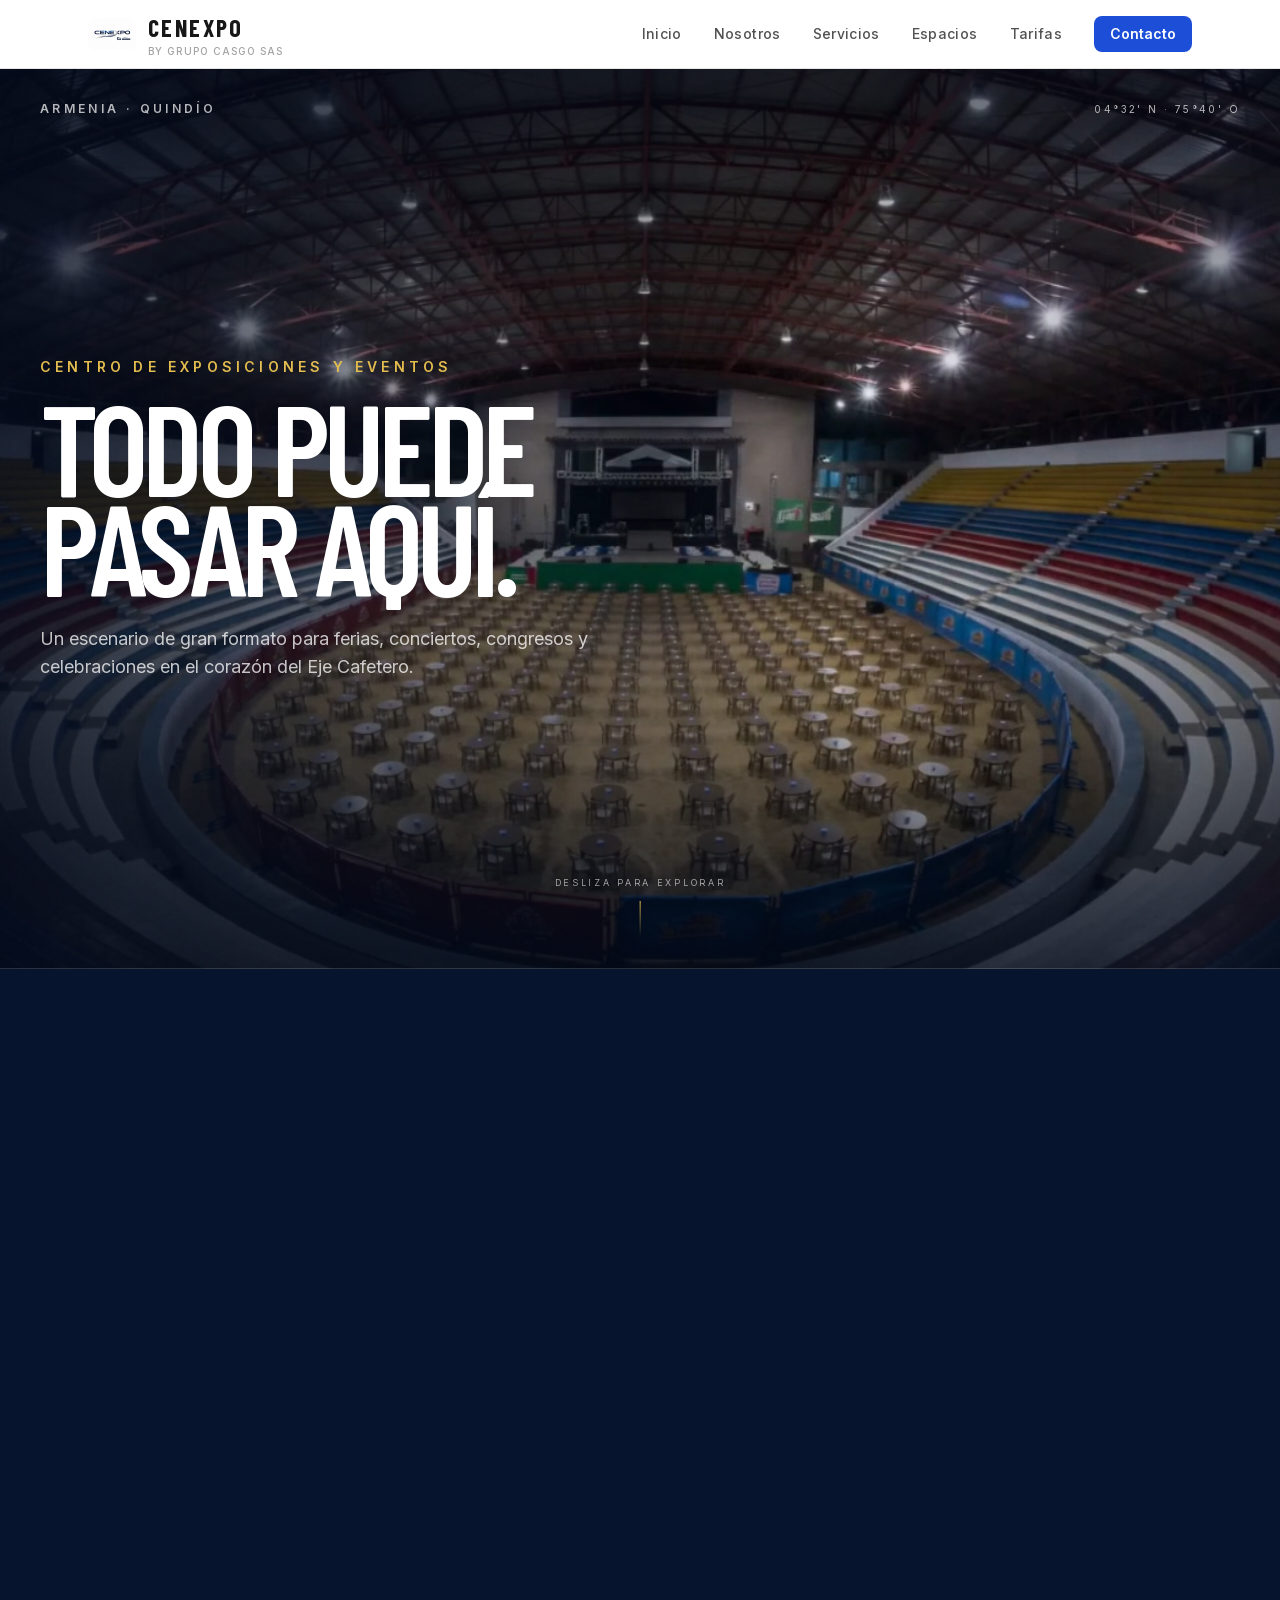
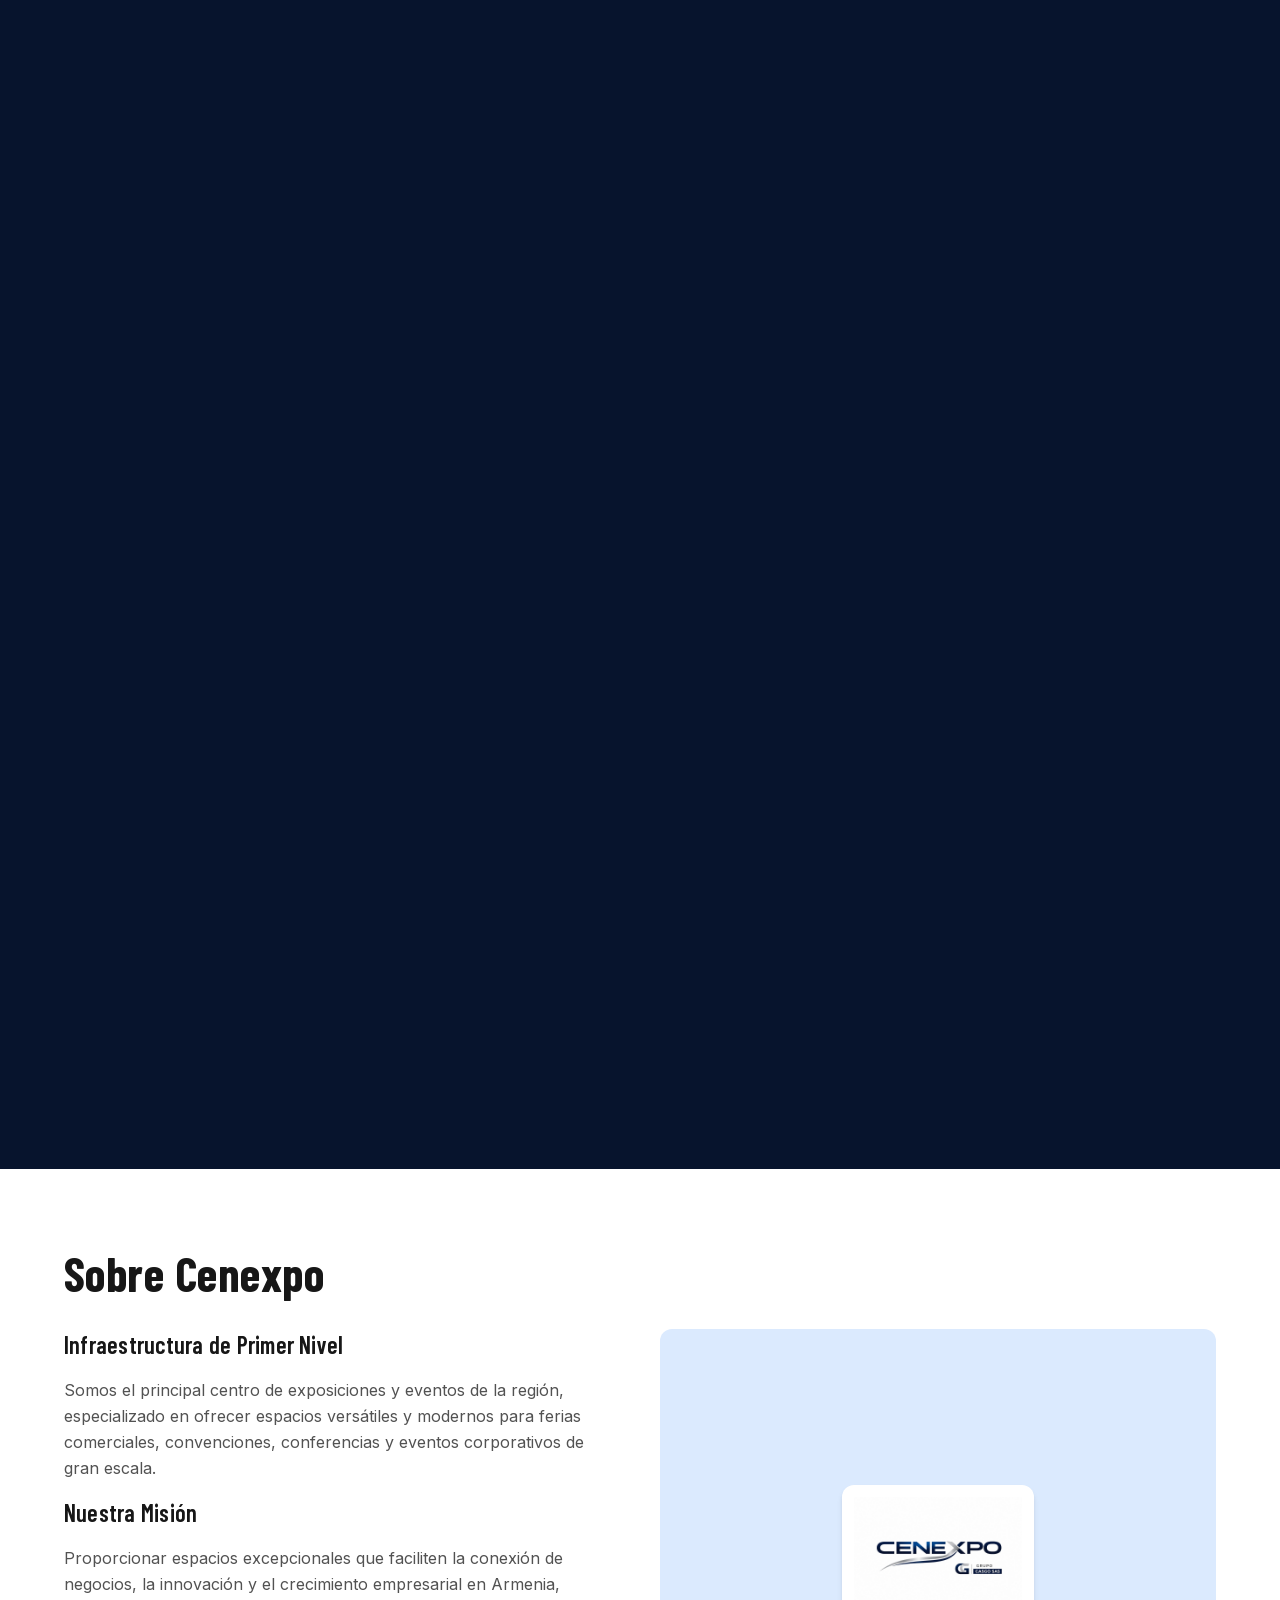
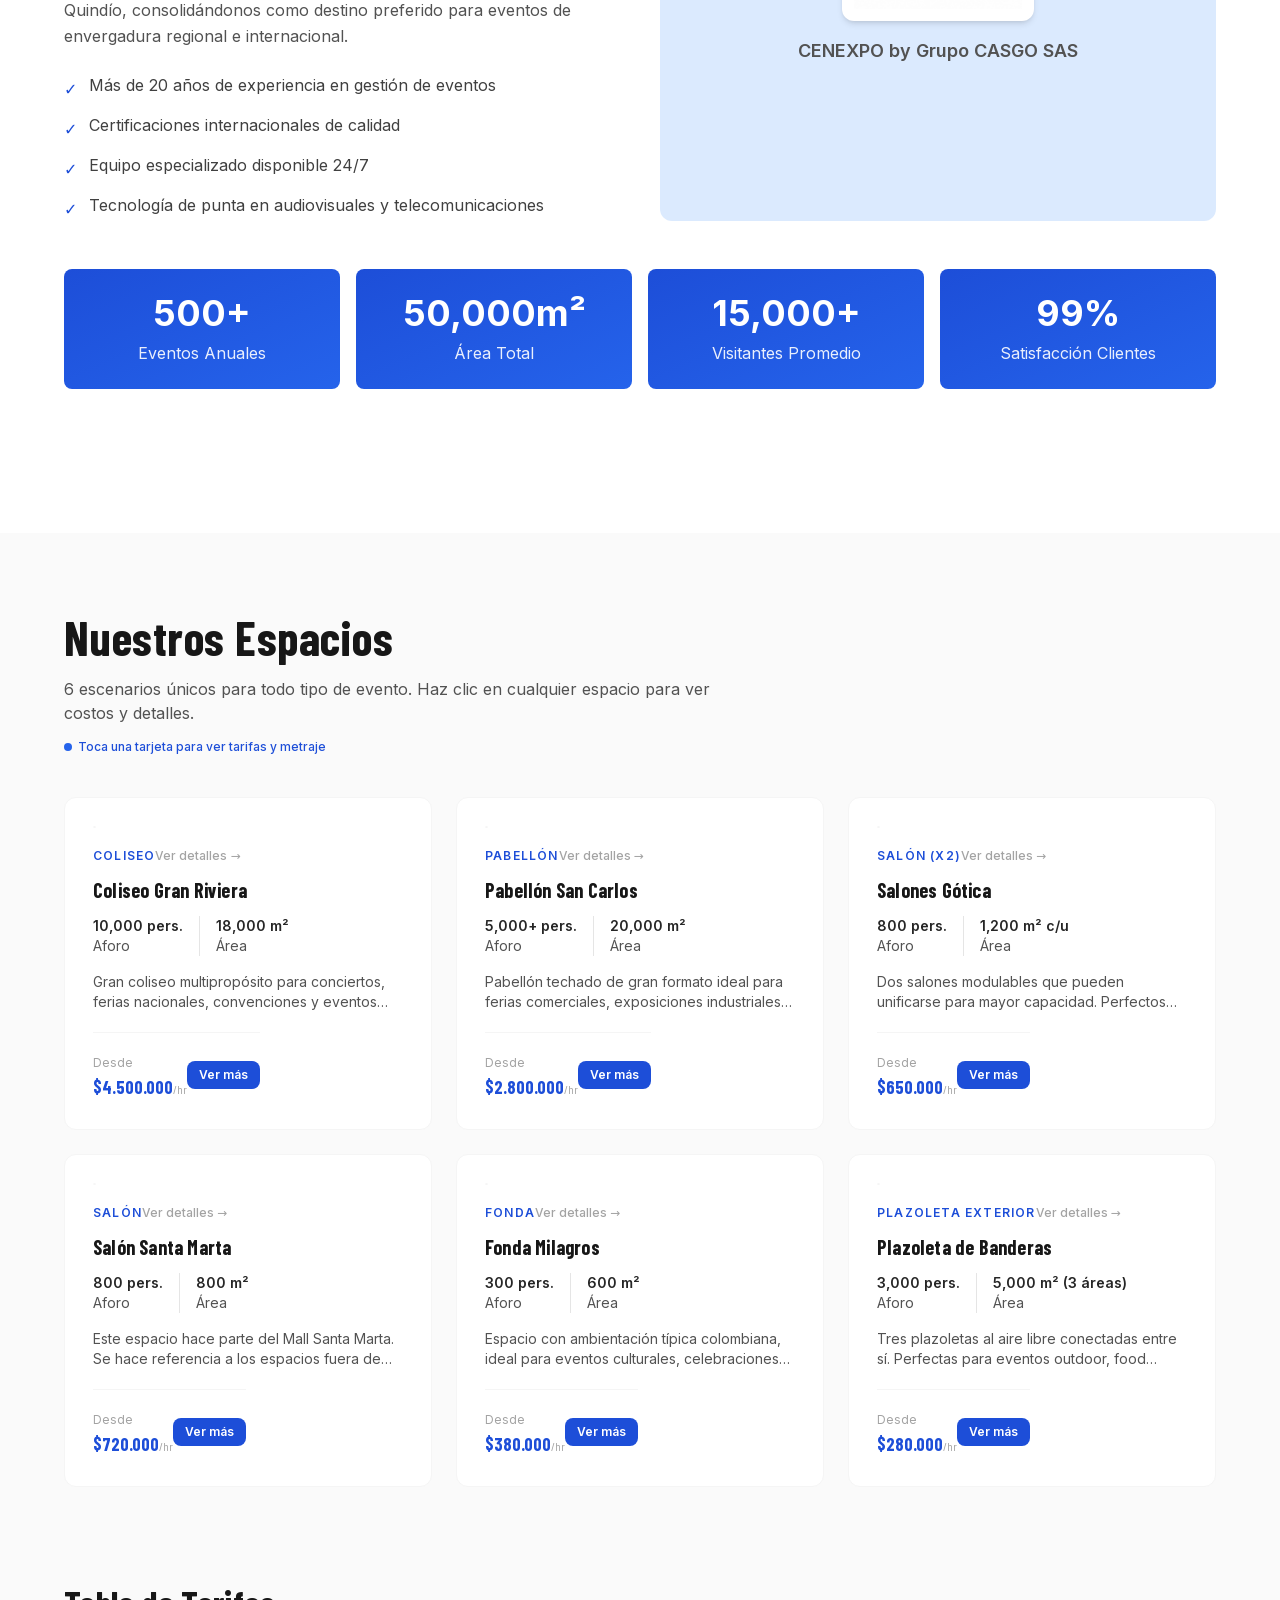
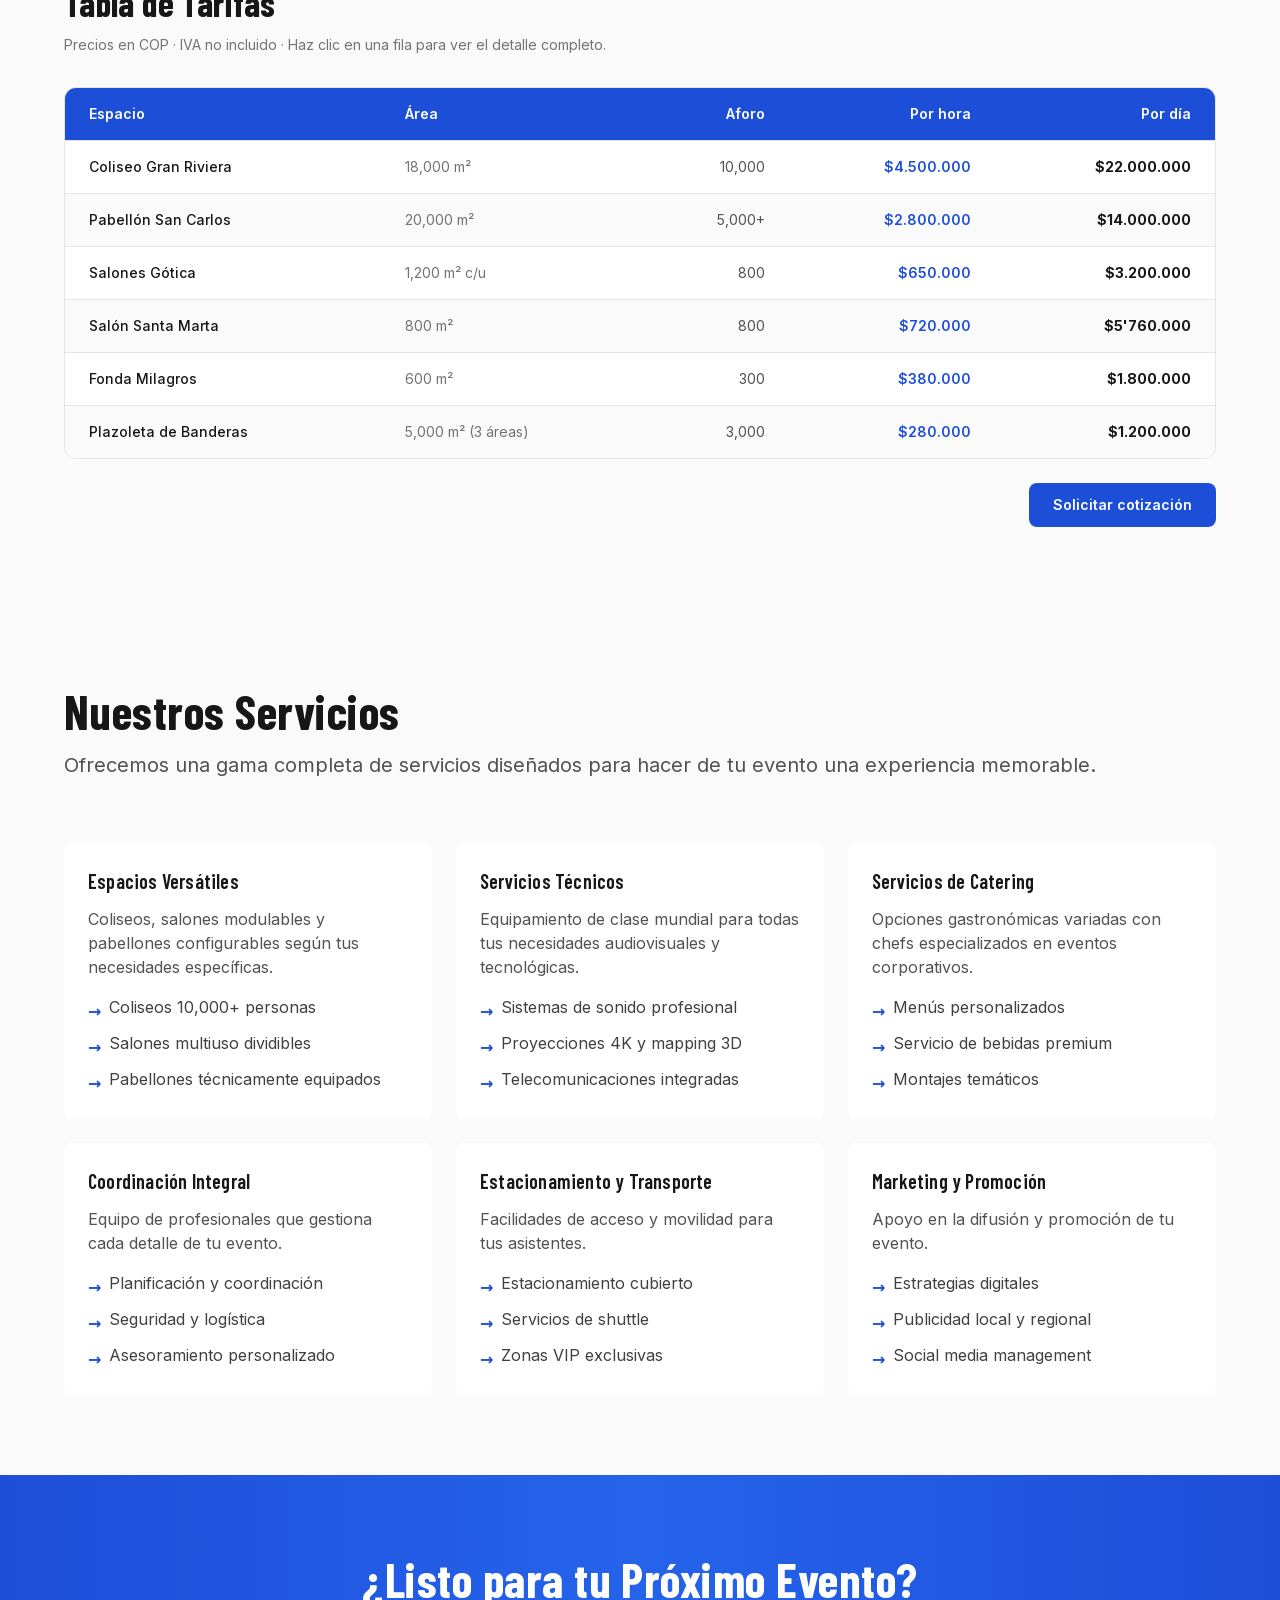
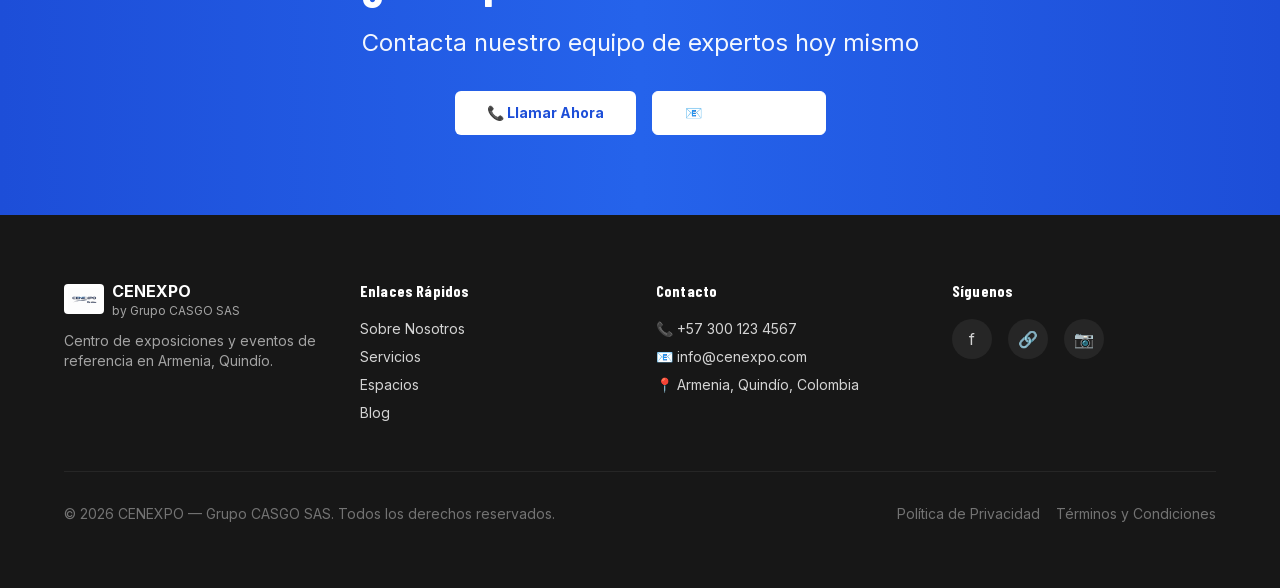
==== commit ae1feac1: "Actualizar home Cenexpo: poster de hero + video actualizado Co-Authored-By: Claude Opus 4.8 <noreply" ====
--- a/index.html
+++ b/index.html
@@ -1 +1 @@
-<!DOCTYPE html><html lang="es" class="__variable_385118 __variable_8b3a0b"><head><meta charSet="utf-8"/><meta charSet="utf-8"/><meta name="viewport" content="width=device-width, initial-scale=1"/><meta name="viewport" content="width=device-width, initial-scale=1"/><link rel="preload" href="/_next/static/media/1f54c84255ccf44e-s.p.woff2" as="font" crossorigin="" type="font/woff2"/><link rel="preload" href="/_next/static/media/437e5f23c97e320c-s.p.woff2" as="font" crossorigin="" type="font/woff2"/><link rel="preload" href="/_next/static/media/5fb5c05ff73c0616-s.p.woff2" as="font" crossorigin="" type="font/woff2"/><link rel="preload" href="/_next/static/media/79f0f365efbf4f90-s.p.woff2" as="font" crossorigin="" type="font/woff2"/><link rel="preload" href="/_next/static/media/e4af272ccee01ff0-s.p.woff2" as="font" crossorigin="" type="font/woff2"/><link rel="stylesheet" href="/_next/static/css/d2047482722dbbdd.css" data-precedence="next"/><link rel="preload" as="script" fetchPriority="low" href="/_next/static/chunks/webpack-47bdb569a9cc4c3c.js"/><script src="/_next/static/chunks/fd9d1056-b11b2651f33aae7f.js" async=""></script><script src="/_next/static/chunks/117-3ec6dfda4de0621e.js" async=""></script><script src="/_next/static/chunks/main-app-c1eb7e945126bd3e.js" async=""></script><script src="/_next/static/chunks/81-ee7352f97bf29d37.js" async=""></script><script src="/_next/static/chunks/463-ce5db9f29bc84c1a.js" async=""></script><script src="/_next/static/chunks/app/page-972cae9a7a37f87a.js" async=""></script><script src="/_next/static/chunks/app/layout-d174c5d72ded4cd5.js" async=""></script><meta name="robots" content="index, follow"/><link rel="canonical" href="https://cenexpo.com"/><title>Cenexpo | Centro de Exposiciones y Eventos</title><meta name="description" content="Centro de exposiciones y eventos. Coliseos, salones y pabellones para ferias, convenciones y eventos corporativos en la Armenia, Quindío."/><meta name="keywords" content="centro de exposiciones, eventos, convenciones, coliseos, salones, pabellones, ferias"/><meta property="og:title" content="Cenexpo | Centro de Exposiciones y Eventos"/><meta property="og:description" content="Espacios modernos para tus eventos y convenciones. Infraestructura de clase mundial en la Armenia, Quindío."/><meta property="og:url" content="https://cenexpo.com/"/><meta property="og:locale" content="es_CO"/><meta property="og:type" content="website"/><meta name="twitter:card" content="summary"/><meta name="twitter:title" content="Cenexpo | Centro de Exposiciones y Eventos"/><meta name="twitter:description" content="Espacios modernos para tus eventos y convenciones. Infraestructura de clase mundial en la Armenia, Quindío."/><link rel="icon" href="/favicon-64.png" sizes="64x64" type="image/png"/><link rel="apple-touch-icon" href="/apple-touch-icon.png" sizes="192x192"/><meta name="next-size-adjust"/><script src="/_next/static/chunks/polyfills-42372ed130431b0a.js" noModule=""></script></head><body class="bg-white dark:bg-neutral-950 text-neutral-900 dark:text-white font-body"><header class="sticky top-0 z-50 w-full border-b border-neutral-200 dark:border-neutral-800 bg-white/80 dark:bg-neutral-950/80 backdrop-blur-md"><div class="max-w-6xl mx-auto px-4 md:px-6 py-3 flex justify-between items-center"><div class="flex items-center gap-3"><img alt="Grupo CASGO SAS" loading="lazy" width="48" height="48" decoding="async" data-nimg="1" class="rounded-md object-contain bg-white" style="color:transparent" src="/logo-casgo.jpeg"/><div class="flex flex-col leading-none gap-0.5"><span class="font-heading text-2xl font-bold tracking-widest text-neutral-900 dark:text-white uppercase">CENEXPO</span><span class="font-body text-[10px] text-neutral-400 dark:text-neutral-500 tracking-widest uppercase font-medium">by Grupo CASGO SAS</span></div></div><nav class="hidden md:flex gap-8 items-center"><a href="#inicio" class="font-body text-sm font-medium text-neutral-600 dark:text-neutral-400 hover:text-blue-700 dark:hover:text-blue-400 transition-colors tracking-wide">Inicio</a><a href="#sobre-nosotros" class="font-body text-sm font-medium text-neutral-600 dark:text-neutral-400 hover:text-blue-700 dark:hover:text-blue-400 transition-colors tracking-wide">Nosotros</a><a href="#servicios" class="font-body text-sm font-medium text-neutral-600 dark:text-neutral-400 hover:text-blue-700 dark:hover:text-blue-400 transition-colors tracking-wide">Servicios</a><a href="#espacios" class="font-body text-sm font-medium text-neutral-600 dark:text-neutral-400 hover:text-blue-700 dark:hover:text-blue-400 transition-colors tracking-wide">Espacios</a><a href="#tarifas" class="font-body text-sm font-medium text-neutral-600 dark:text-neutral-400 hover:text-blue-700 dark:hover:text-blue-400 transition-colors tracking-wide">Tarifas</a><a href="#contacto" class="font-body text-sm font-semibold bg-blue-700 hover:bg-blue-800 text-white px-4 py-2 rounded-lg transition-colors">Contacto</a></nav><button type="button" class="md:hidden flex flex-col justify-center items-center w-10 h-10 rounded-lg hover:bg-neutral-100 dark:hover:bg-neutral-800 transition-colors" aria-label="Abrir menú" aria-expanded="false"><span class="block w-5 h-0.5 bg-neutral-800 dark:bg-neutral-200 transition-all duration-300 "></span><span class="block w-5 h-0.5 bg-neutral-800 dark:bg-neutral-200 mt-1 transition-all duration-300 "></span><span class="block w-5 h-0.5 bg-neutral-800 dark:bg-neutral-200 mt-1 transition-all duration-300 "></span></button></div></header><main><section id="inicio" aria-label="Cenexpo, centro de experiencias" class="relative h-[300vh] bg-[#07142d]"><div class="sticky top-0 h-[100dvh] overflow-hidden bg-[#07142d]"><div class="absolute inset-0 origin-center will-change-transform" style="transform:perspective(1200px) scale(1.08) rotateX(1.8deg) rotateY(-1.4deg) translateZ(0)"><video class="h-full w-full object-cover transition-opacity duration-700 opacity-0" src="/cenexpo-hero-scroll.mp4" muted="" playsInline="" preload="auto" aria-label="Recorrido visual por Cenexpo"></video></div><div class="absolute inset-0 bg-[linear-gradient(90deg,rgba(4,12,29,.82)_0%,rgba(4,12,29,.34)_42%,rgba(4,12,29,.08)_68%,rgba(4,12,29,.38)_100%)]"></div><div class="absolute inset-0 bg-[linear-gradient(180deg,rgba(3,10,25,.56)_0%,transparent_26%,transparent_62%,rgba(3,10,25,.78)_100%)]"></div><div class="hero-grain absolute inset-0 opacity-[0.11]"></div><div class="absolute inset-x-0 top-0 z-20 mx-auto flex max-w-[1440px] items-center justify-between px-5 pt-6 text-white/70 md:px-10 md:pt-8"><span class="font-body text-[10px] font-semibold uppercase tracking-[0.28em] md:text-xs">Armenia · Quindío</span><span class="hidden font-body text-[10px] uppercase tracking-[0.24em] sm:block">04°32&#x27; N · 75°40&#x27; O</span></div><div class="absolute inset-0 z-10 flex items-center" style="opacity:1;transform:none"><div class="mx-auto w-full max-w-[1440px] px-5 md:px-10"><div class="max-w-4xl"><p class="mb-5 font-body text-xs font-semibold uppercase tracking-[0.3em] text-[#e4bd4f] md:text-sm">Centro de exposiciones y eventos</p><h1 class="max-w-[13ch] text-balance font-heading text-[clamp(4rem,10vw,9.5rem)] font-semibold uppercase leading-[0.78] tracking-[-0.045em] text-white">Todo puede pasar aquí.</h1><p class="mt-7 max-w-xl text-pretty font-body text-base leading-relaxed text-white/75 md:text-lg">Un escenario de gran formato para ferias, conciertos, congresos y celebraciones en el corazón del Eje Cafetero.</p></div></div></div><div class="pointer-events-none absolute inset-0 z-10 flex items-center justify-end" style="opacity:0;transform:translateY(50px) translateZ(0)"><div class="mx-auto flex w-full max-w-[1440px] justify-end px-5 md:px-10"><div class="max-w-md border-l border-[#e4bd4f]/70 pl-6 md:pl-9"><span class="font-body text-[10px] uppercase tracking-[0.28em] text-[#e4bd4f]">Escala real</span><h2 class="mt-3 text-balance font-heading text-5xl font-semibold uppercase leading-[0.88] tracking-[-0.03em] text-white md:text-7xl">Espacios que transforman.</h2><p class="mt-5 max-w-sm font-body leading-relaxed text-white/70">Infraestructura flexible para producir experiencias memorables, desde el primer montaje hasta el último aplauso.</p></div></div></div><div class="absolute inset-0 z-10 flex items-end" style="opacity:0;transform:translateY(54px) translateZ(0)"><div class="mx-auto grid w-full max-w-[1440px] gap-8 px-5 pb-16 md:grid-cols-[1fr_auto] md:items-end md:px-10 md:pb-20"><h2 class="max-w-[11ch] text-balance font-heading text-5xl font-semibold uppercase leading-[0.86] tracking-[-0.035em] text-white md:text-8xl">Tu próximo gran evento empieza aquí.</h2><a href="#contacto" class="group pointer-events-auto inline-flex w-fit items-center gap-5 border border-[#e4bd4f]/70 bg-[#07142d]/55 px-6 py-4 font-body text-xs font-semibold uppercase tracking-[0.2em] text-white backdrop-blur-md transition duration-300 hover:border-[#e4bd4f] hover:bg-[#e4bd4f] hover:text-[#07142d] focus-visible:outline focus-visible:outline-2 focus-visible:outline-offset-4 focus-visible:outline-[#e4bd4f]">Cotiza tu evento<span aria-hidden="true" class="text-lg transition-transform group-hover:translate-x-1">→</span></a></div></div><div class="absolute bottom-0 left-0 right-0 z-30 h-px bg-white/15"><div class="h-full origin-left bg-[#e4bd4f]" style="transform:scaleX(0) translateZ(0)"></div></div><div class="absolute bottom-8 left-1/2 z-20 hidden -translate-x-1/2 flex-col items-center gap-3 text-white/60 md:flex" style="opacity:1"><span class="font-body text-[9px] uppercase tracking-[0.3em]">Desliza para explorar</span><span class="h-9 w-px bg-gradient-to-b from-[#e4bd4f] to-transparent"></span></div></div></section><section id="sobre-nosotros" class="py-20 px-4 md:px-6 bg-white dark:bg-neutral-950"><div class="max-w-6xl mx-auto"><div class="mb-16" style="opacity:0;transform:translateY(20px) translateZ(0)"><h2 class="text-4xl md:text-5xl font-bold mb-8 text-neutral-900 dark:text-white">Sobre Cenexpo</h2><div class="grid md:grid-cols-2 gap-10 mb-12"><div><h3 class="text-2xl font-semibold mb-4 text-neutral-900 dark:text-white">Infraestructura de Primer Nivel</h3><p class="text-neutral-600 dark:text-neutral-400 mb-4 leading-relaxed">Somos el principal centro de exposiciones y eventos de la región, especializado en ofrecer espacios versátiles y modernos para ferias comerciales, convenciones, conferencias y eventos corporativos de gran escala.</p><h3 class="text-2xl font-semibold mb-4 text-neutral-900 dark:text-white">Nuestra Misión</h3><p class="text-neutral-600 dark:text-neutral-400 mb-6 leading-relaxed">Proporcionar espacios excepcionales que faciliten la conexión de negocios, la innovación y el crecimiento empresarial en Armenia, Quindío, consolidándonos como destino preferido para eventos de envergadura regional e internacional.</p><ul class="space-y-3"><li class="flex items-start gap-3 text-neutral-700 dark:text-neutral-300"><span class="text-blue-700 font-bold mt-1">✓</span>Más de 20 años de experiencia en gestión de eventos</li><li class="flex items-start gap-3 text-neutral-700 dark:text-neutral-300"><span class="text-blue-700 font-bold mt-1">✓</span>Certificaciones internacionales de calidad</li><li class="flex items-start gap-3 text-neutral-700 dark:text-neutral-300"><span class="text-blue-700 font-bold mt-1">✓</span>Equipo especializado disponible 24/7</li><li class="flex items-start gap-3 text-neutral-700 dark:text-neutral-300"><span class="text-blue-700 font-bold mt-1">✓</span>Tecnología de punta en audiovisuales y telecomunicaciones</li></ul></div><div class="bg-gradient-to-br from-blue-100 to-blue-100 dark:from-blue-900/30 dark:to-blue-900/30 rounded-xl p-8 flex items-center justify-center min-h-[400px]" style="opacity:0;transform:scale(0.95) translateZ(0)"><div class="text-center"><img alt="CENEXPO by Grupo CASGO SAS" loading="lazy" width="192" height="192" decoding="async" data-nimg="1" class="object-contain mx-auto mb-4 rounded-xl bg-white p-3 shadow-md" style="color:transparent" src="/logo-casgo.jpeg"/><p class="text-neutral-600 dark:text-neutral-400 text-lg font-semibold">CENEXPO by Grupo CASGO SAS</p></div></div></div><div class="grid grid-cols-2 md:grid-cols-4 gap-4"><div class="bg-gradient-to-br from-blue-700 to-blue-600 rounded-lg p-6 text-white text-center" style="opacity:0;transform:translateY(10px) translateZ(0)"><div class="text-3xl md:text-4xl font-bold mb-2">500+</div><div class="text-sm md:text-base opacity-90">Eventos Anuales</div></div><div class="bg-gradient-to-br from-blue-700 to-blue-600 rounded-lg p-6 text-white text-center" style="opacity:0;transform:translateY(10px) translateZ(0)"><div class="text-3xl md:text-4xl font-bold mb-2">50,000m²</div><div class="text-sm md:text-base opacity-90">Área Total</div></div><div class="bg-gradient-to-br from-blue-700 to-blue-600 rounded-lg p-6 text-white text-center" style="opacity:0;transform:translateY(10px) translateZ(0)"><div class="text-3xl md:text-4xl font-bold mb-2">15,000+</div><div class="text-sm md:text-base opacity-90">Visitantes Promedio</div></div><div class="bg-gradient-to-br from-blue-700 to-blue-600 rounded-lg p-6 text-white text-center" style="opacity:0;transform:translateY(10px) translateZ(0)"><div class="text-3xl md:text-4xl font-bold mb-2">99%</div><div class="text-sm md:text-base opacity-90">Satisfacción Clientes</div></div></div></div></div></section><section id="espacios" class="py-20 px-4 md:px-6 bg-neutral-50 dark:bg-neutral-900"><div class="max-w-6xl mx-auto"><div class="mb-4" style="opacity:0;transform:translateY(20px) translateZ(0)"><h2 class="font-heading text-4xl md:text-5xl font-bold mb-4 text-neutral-900 dark:text-white">Nuestros Espacios</h2><p class="text-neutral-600 dark:text-neutral-400 max-w-2xl mb-2">6 escenarios únicos para todo tipo de evento. Haz clic en cualquier espacio para ver costos y detalles.</p><span class="inline-flex items-center gap-1.5 text-xs text-blue-700 dark:text-blue-400 font-medium"><span class="w-2 h-2 rounded-full bg-blue-600 animate-pulse"></span>Toca una tarjeta para ver tarifas y metraje</span></div><div class="grid grid-cols-1 md:grid-cols-2 lg:grid-cols-3 gap-6 mt-10 mb-24"><button class="text-left bg-white dark:bg-neutral-800 rounded-xl p-7 border border-neutral-100 dark:border-neutral-700 flex flex-col cursor-pointer group transition-colors hover:border-blue-300 dark:hover:border-blue-700" tabindex="0" style="opacity:0;transform:translateY(20px) translateZ(0)"><div class="relative mb-5 aspect-[4/3] overflow-hidden rounded-lg border border-neutral-100 dark:border-neutral-700 bg-white dark:bg-neutral-950"><img alt="Segmento del plano de aforos para Coliseo Gran Riviera" loading="lazy" decoding="async" data-nimg="fill" class="object-contain transition-transform duration-300 group-hover:scale-[1.03]" style="position:absolute;height:100%;width:100%;left:0;top:0;right:0;bottom:0;color:transparent" src="/cenexpo-map-segments/coliseo-gran-riviera.webp"/></div><div class="flex justify-between items-start mb-3"><span class="text-xs font-semibold uppercase tracking-widest text-blue-700 dark:text-blue-400">Coliseo</span><span class="text-xs text-neutral-400 group-hover:text-blue-600 transition-colors font-medium">Ver detalles →</span></div><h3 class="font-heading text-xl font-bold mb-3 text-neutral-900 dark:text-white">Coliseo Gran Riviera</h3><div class="flex gap-4 mb-4"><div class="text-sm text-neutral-600 dark:text-neutral-400"><span class="block font-semibold text-neutral-800 dark:text-neutral-200">10,000<!-- --> pers.</span>Aforo</div><div class="w-px bg-neutral-200 dark:bg-neutral-700"></div><div class="text-sm text-neutral-600 dark:text-neutral-400"><span class="block font-semibold text-neutral-800 dark:text-neutral-200">18,000 m²</span>Área</div></div><p class="text-neutral-600 dark:text-neutral-400 text-sm mb-5 flex-1 line-clamp-2">Gran coliseo multipropósito para conciertos, ferias nacionales, convenciones y eventos deportivos de gran escala. Infraestructura técnica de clase mundial con acceso de carga y amplio parqueadero.</p><div class="mt-auto pt-4 border-t border-neutral-100 dark:border-neutral-700 flex justify-between items-center"><div><span class="text-xs text-neutral-400">Desde</span><div class="font-heading text-lg font-bold text-blue-700">$4.500.000<span class="text-xs font-normal text-neutral-400">/hr</span></div></div><div class="bg-blue-700 group-hover:bg-blue-800 text-white text-xs font-semibold px-3 py-1.5 rounded-lg transition-colors">Ver más</div></div></button><button class="text-left bg-white dark:bg-neutral-800 rounded-xl p-7 border border-neutral-100 dark:border-neutral-700 flex flex-col cursor-pointer group transition-colors hover:border-blue-300 dark:hover:border-blue-700" tabindex="0" style="opacity:0;transform:translateY(20px) translateZ(0)"><div class="relative mb-5 aspect-[4/3] overflow-hidden rounded-lg border border-neutral-100 dark:border-neutral-700 bg-white dark:bg-neutral-950"><img alt="Segmento del plano de aforos para Pabellón San Carlos" loading="lazy" decoding="async" data-nimg="fill" class="object-contain transition-transform duration-300 group-hover:scale-[1.03]" style="position:absolute;height:100%;width:100%;left:0;top:0;right:0;bottom:0;color:transparent" src="/cenexpo-map-segments/pabellon-san-carlos.webp"/></div><div class="flex justify-between items-start mb-3"><span class="text-xs font-semibold uppercase tracking-widest text-blue-700 dark:text-blue-400">Pabellón</span><span class="text-xs text-neutral-400 group-hover:text-blue-600 transition-colors font-medium">Ver detalles →</span></div><h3 class="font-heading text-xl font-bold mb-3 text-neutral-900 dark:text-white">Pabellón San Carlos</h3><div class="flex gap-4 mb-4"><div class="text-sm text-neutral-600 dark:text-neutral-400"><span class="block font-semibold text-neutral-800 dark:text-neutral-200">5,000+<!-- --> pers.</span>Aforo</div><div class="w-px bg-neutral-200 dark:bg-neutral-700"></div><div class="text-sm text-neutral-600 dark:text-neutral-400"><span class="block font-semibold text-neutral-800 dark:text-neutral-200">20,000 m²</span>Área</div></div><p class="text-neutral-600 dark:text-neutral-400 text-sm mb-5 flex-1 line-clamp-2">Pabellón techado de gran formato ideal para ferias comerciales, exposiciones industriales y showrooms. Puertas de acceso amplias para maquinaria y stands.</p><div class="mt-auto pt-4 border-t border-neutral-100 dark:border-neutral-700 flex justify-between items-center"><div><span class="text-xs text-neutral-400">Desde</span><div class="font-heading text-lg font-bold text-blue-700">$2.800.000<span class="text-xs font-normal text-neutral-400">/hr</span></div></div><div class="bg-blue-700 group-hover:bg-blue-800 text-white text-xs font-semibold px-3 py-1.5 rounded-lg transition-colors">Ver más</div></div></button><button class="text-left bg-white dark:bg-neutral-800 rounded-xl p-7 border border-neutral-100 dark:border-neutral-700 flex flex-col cursor-pointer group transition-colors hover:border-blue-300 dark:hover:border-blue-700" tabindex="0" style="opacity:0;transform:translateY(20px) translateZ(0)"><div class="relative mb-5 aspect-[4/3] overflow-hidden rounded-lg border border-neutral-100 dark:border-neutral-700 bg-white dark:bg-neutral-950"><img alt="Segmento del plano de aforos para Salones Gótica" loading="lazy" decoding="async" data-nimg="fill" class="object-contain transition-transform duration-300 group-hover:scale-[1.03]" style="position:absolute;height:100%;width:100%;left:0;top:0;right:0;bottom:0;color:transparent" src="/cenexpo-map-segments/salones-gotica.webp"/></div><div class="flex justify-between items-start mb-3"><span class="text-xs font-semibold uppercase tracking-widest text-blue-700 dark:text-blue-400">Salón (x2)</span><span class="text-xs text-neutral-400 group-hover:text-blue-600 transition-colors font-medium">Ver detalles →</span></div><h3 class="font-heading text-xl font-bold mb-3 text-neutral-900 dark:text-white">Salones Gótica</h3><div class="flex gap-4 mb-4"><div class="text-sm text-neutral-600 dark:text-neutral-400"><span class="block font-semibold text-neutral-800 dark:text-neutral-200">800<!-- --> pers.</span>Aforo</div><div class="w-px bg-neutral-200 dark:bg-neutral-700"></div><div class="text-sm text-neutral-600 dark:text-neutral-400"><span class="block font-semibold text-neutral-800 dark:text-neutral-200">1,200 m² c/u</span>Área</div></div><p class="text-neutral-600 dark:text-neutral-400 text-sm mb-5 flex-1 line-clamp-2">Dos salones modulables que pueden unificarse para mayor capacidad. Perfectos para conferencias, graduaciones, lanzamientos y eventos corporativos.</p><div class="mt-auto pt-4 border-t border-neutral-100 dark:border-neutral-700 flex justify-between items-center"><div><span class="text-xs text-neutral-400">Desde</span><div class="font-heading text-lg font-bold text-blue-700">$650.000<span class="text-xs font-normal text-neutral-400">/hr</span></div></div><div class="bg-blue-700 group-hover:bg-blue-800 text-white text-xs font-semibold px-3 py-1.5 rounded-lg transition-colors">Ver más</div></div></button><button class="text-left bg-white dark:bg-neutral-800 rounded-xl p-7 border border-neutral-100 dark:border-neutral-700 flex flex-col cursor-pointer group transition-colors hover:border-blue-300 dark:hover:border-blue-700" tabindex="0" style="opacity:0;transform:translateY(20px) translateZ(0)"><div class="relative mb-5 aspect-[4/3] overflow-hidden rounded-lg border border-neutral-100 dark:border-neutral-700 bg-white dark:bg-neutral-950"><img alt="Segmento del plano de aforos para Salón Santa Marta" loading="lazy" decoding="async" data-nimg="fill" class="object-contain transition-transform duration-300 group-hover:scale-[1.03]" style="position:absolute;height:100%;width:100%;left:0;top:0;right:0;bottom:0;color:transparent" src="/cenexpo-map-segments/salon-santa-marta.webp"/></div><div class="flex justify-between items-start mb-3"><span class="text-xs font-semibold uppercase tracking-widest text-blue-700 dark:text-blue-400">Salón</span><span class="text-xs text-neutral-400 group-hover:text-blue-600 transition-colors font-medium">Ver detalles →</span></div><h3 class="font-heading text-xl font-bold mb-3 text-neutral-900 dark:text-white">Salón Santa Marta</h3><div class="flex gap-4 mb-4"><div class="text-sm text-neutral-600 dark:text-neutral-400"><span class="block font-semibold text-neutral-800 dark:text-neutral-200">800<!-- --> pers.</span>Aforo</div><div class="w-px bg-neutral-200 dark:bg-neutral-700"></div><div class="text-sm text-neutral-600 dark:text-neutral-400"><span class="block font-semibold text-neutral-800 dark:text-neutral-200">800 m²</span>Área</div></div><p class="text-neutral-600 dark:text-neutral-400 text-sm mb-5 flex-1 line-clamp-2">Este espacio hace parte del Mall Santa Marta. Se hace referencia a los espacios fuera de los locales. La plazoleta de comidas es de tipo outdoor.</p><div class="mt-auto pt-4 border-t border-neutral-100 dark:border-neutral-700 flex justify-between items-center"><div><span class="text-xs text-neutral-400">Desde</span><div class="font-heading text-lg font-bold text-blue-700">$720.000<span class="text-xs font-normal text-neutral-400">/hr</span></div></div><div class="bg-blue-700 group-hover:bg-blue-800 text-white text-xs font-semibold px-3 py-1.5 rounded-lg transition-colors">Ver más</div></div></button><button class="text-left bg-white dark:bg-neutral-800 rounded-xl p-7 border border-neutral-100 dark:border-neutral-700 flex flex-col cursor-pointer group transition-colors hover:border-blue-300 dark:hover:border-blue-700" tabindex="0" style="opacity:0;transform:translateY(20px) translateZ(0)"><div class="relative mb-5 aspect-[4/3] overflow-hidden rounded-lg border border-neutral-100 dark:border-neutral-700 bg-white dark:bg-neutral-950"><img alt="Segmento del plano de aforos para Fonda Milagros" loading="lazy" decoding="async" data-nimg="fill" class="object-contain transition-transform duration-300 group-hover:scale-[1.03]" style="position:absolute;height:100%;width:100%;left:0;top:0;right:0;bottom:0;color:transparent" src="/cenexpo-map-segments/fonda-milagros.webp"/></div><div class="flex justify-between items-start mb-3"><span class="text-xs font-semibold uppercase tracking-widest text-blue-700 dark:text-blue-400">Fonda</span><span class="text-xs text-neutral-400 group-hover:text-blue-600 transition-colors font-medium">Ver detalles →</span></div><h3 class="font-heading text-xl font-bold mb-3 text-neutral-900 dark:text-white">Fonda Milagros</h3><div class="flex gap-4 mb-4"><div class="text-sm text-neutral-600 dark:text-neutral-400"><span class="block font-semibold text-neutral-800 dark:text-neutral-200">300<!-- --> pers.</span>Aforo</div><div class="w-px bg-neutral-200 dark:bg-neutral-700"></div><div class="text-sm text-neutral-600 dark:text-neutral-400"><span class="block font-semibold text-neutral-800 dark:text-neutral-200">600 m²</span>Área</div></div><p class="text-neutral-600 dark:text-neutral-400 text-sm mb-5 flex-1 line-clamp-2">Espacio con ambientación típica colombiana, ideal para eventos culturales, celebraciones tradicionales, fiestas temáticas y activaciones de marca.</p><div class="mt-auto pt-4 border-t border-neutral-100 dark:border-neutral-700 flex justify-between items-center"><div><span class="text-xs text-neutral-400">Desde</span><div class="font-heading text-lg font-bold text-blue-700">$380.000<span class="text-xs font-normal text-neutral-400">/hr</span></div></div><div class="bg-blue-700 group-hover:bg-blue-800 text-white text-xs font-semibold px-3 py-1.5 rounded-lg transition-colors">Ver más</div></div></button><button class="text-left bg-white dark:bg-neutral-800 rounded-xl p-7 border border-neutral-100 dark:border-neutral-700 flex flex-col cursor-pointer group transition-colors hover:border-blue-300 dark:hover:border-blue-700" tabindex="0" style="opacity:0;transform:translateY(20px) translateZ(0)"><div class="relative mb-5 aspect-[4/3] overflow-hidden rounded-lg border border-neutral-100 dark:border-neutral-700 bg-white dark:bg-neutral-950"><img alt="Segmento del plano de aforos para Plazoleta de Banderas" loading="lazy" decoding="async" data-nimg="fill" class="object-contain transition-transform duration-300 group-hover:scale-[1.03]" style="position:absolute;height:100%;width:100%;left:0;top:0;right:0;bottom:0;color:transparent" src="/cenexpo-map-segments/plazoleta-banderas.webp"/></div><div class="flex justify-between items-start mb-3"><span class="text-xs font-semibold uppercase tracking-widest text-blue-700 dark:text-blue-400">Plazoleta exterior</span><span class="text-xs text-neutral-400 group-hover:text-blue-600 transition-colors font-medium">Ver detalles →</span></div><h3 class="font-heading text-xl font-bold mb-3 text-neutral-900 dark:text-white">Plazoleta de Banderas</h3><div class="flex gap-4 mb-4"><div class="text-sm text-neutral-600 dark:text-neutral-400"><span class="block font-semibold text-neutral-800 dark:text-neutral-200">3,000<!-- --> pers.</span>Aforo</div><div class="w-px bg-neutral-200 dark:bg-neutral-700"></div><div class="text-sm text-neutral-600 dark:text-neutral-400"><span class="block font-semibold text-neutral-800 dark:text-neutral-200">5,000 m² (3 áreas)</span>Área</div></div><p class="text-neutral-600 dark:text-neutral-400 text-sm mb-5 flex-1 line-clamp-2">Tres plazoletas al aire libre conectadas entre sí. Perfectas para eventos outdoor, food trucks, conciertos abiertos, inauguraciones y actividades recreativas.</p><div class="mt-auto pt-4 border-t border-neutral-100 dark:border-neutral-700 flex justify-between items-center"><div><span class="text-xs text-neutral-400">Desde</span><div class="font-heading text-lg font-bold text-blue-700">$280.000<span class="text-xs font-normal text-neutral-400">/hr</span></div></div><div class="bg-blue-700 group-hover:bg-blue-800 text-white text-xs font-semibold px-3 py-1.5 rounded-lg transition-colors">Ver más</div></div></button></div><div id="tarifas" style="opacity:0;transform:translateY(20px) translateZ(0)"><div class="mb-8"><h2 class="font-heading text-3xl md:text-4xl font-bold mb-3 text-neutral-900 dark:text-white">Tabla de Tarifas</h2><p class="text-neutral-500 dark:text-neutral-400 text-sm">Precios en COP · IVA no incluido · Haz clic en una fila para ver el detalle completo.</p></div><div class="sm:hidden flex flex-col gap-3"><button type="button" class="w-full text-left bg-white dark:bg-neutral-800 rounded-xl border border-neutral-200 dark:border-neutral-700 p-4 active:bg-blue-50 dark:active:bg-blue-950/20 transition-colors"><div class="flex justify-between items-start mb-2"><span class="font-semibold text-neutral-900 dark:text-white text-sm">Coliseo Gran Riviera</span><span class="text-xs text-neutral-400 ml-2 flex-shrink-0">18,000 m²</span></div><div class="flex gap-4 text-xs"><div><span class="text-neutral-400">Aforo </span><span class="text-neutral-700 dark:text-neutral-300 font-medium">10,000</span></div><div><span class="text-neutral-400">Hora </span><span class="text-blue-700 dark:text-blue-400 font-semibold">$4.500.000</span></div><div><span class="text-neutral-400">Día </span><span class="text-neutral-900 dark:text-white font-bold">$22.000.000</span></div></div></button><button type="button" class="w-full text-left bg-white dark:bg-neutral-800 rounded-xl border border-neutral-200 dark:border-neutral-700 p-4 active:bg-blue-50 dark:active:bg-blue-950/20 transition-colors"><div class="flex justify-between items-start mb-2"><span class="font-semibold text-neutral-900 dark:text-white text-sm">Pabellón San Carlos</span><span class="text-xs text-neutral-400 ml-2 flex-shrink-0">20,000 m²</span></div><div class="flex gap-4 text-xs"><div><span class="text-neutral-400">Aforo </span><span class="text-neutral-700 dark:text-neutral-300 font-medium">5,000+</span></div><div><span class="text-neutral-400">Hora </span><span class="text-blue-700 dark:text-blue-400 font-semibold">$2.800.000</span></div><div><span class="text-neutral-400">Día </span><span class="text-neutral-900 dark:text-white font-bold">$14.000.000</span></div></div></button><button type="button" class="w-full text-left bg-white dark:bg-neutral-800 rounded-xl border border-neutral-200 dark:border-neutral-700 p-4 active:bg-blue-50 dark:active:bg-blue-950/20 transition-colors"><div class="flex justify-between items-start mb-2"><span class="font-semibold text-neutral-900 dark:text-white text-sm">Salones Gótica</span><span class="text-xs text-neutral-400 ml-2 flex-shrink-0">1,200 m² c/u</span></div><div class="flex gap-4 text-xs"><div><span class="text-neutral-400">Aforo </span><span class="text-neutral-700 dark:text-neutral-300 font-medium">800</span></div><div><span class="text-neutral-400">Hora </span><span class="text-blue-700 dark:text-blue-400 font-semibold">$650.000</span></div><div><span class="text-neutral-400">Día </span><span class="text-neutral-900 dark:text-white font-bold">$3.200.000</span></div></div></button><button type="button" class="w-full text-left bg-white dark:bg-neutral-800 rounded-xl border border-neutral-200 dark:border-neutral-700 p-4 active:bg-blue-50 dark:active:bg-blue-950/20 transition-colors"><div class="flex justify-between items-start mb-2"><span class="font-semibold text-neutral-900 dark:text-white text-sm">Salón Santa Marta</span><span class="text-xs text-neutral-400 ml-2 flex-shrink-0">800 m²</span></div><div class="flex gap-4 text-xs"><div><span class="text-neutral-400">Aforo </span><span class="text-neutral-700 dark:text-neutral-300 font-medium">800</span></div><div><span class="text-neutral-400">Hora </span><span class="text-blue-700 dark:text-blue-400 font-semibold">$720.000</span></div><div><span class="text-neutral-400">Día </span><span class="text-neutral-900 dark:text-white font-bold">$5&#x27;760.000</span></div></div></button><button type="button" class="w-full text-left bg-white dark:bg-neutral-800 rounded-xl border border-neutral-200 dark:border-neutral-700 p-4 active:bg-blue-50 dark:active:bg-blue-950/20 transition-colors"><div class="flex justify-between items-start mb-2"><span class="font-semibold text-neutral-900 dark:text-white text-sm">Fonda Milagros</span><span class="text-xs text-neutral-400 ml-2 flex-shrink-0">600 m²</span></div><div class="flex gap-4 text-xs"><div><span class="text-neutral-400">Aforo </span><span class="text-neutral-700 dark:text-neutral-300 font-medium">300</span></div><div><span class="text-neutral-400">Hora </span><span class="text-blue-700 dark:text-blue-400 font-semibold">$380.000</span></div><div><span class="text-neutral-400">Día </span><span class="text-neutral-900 dark:text-white font-bold">$1.800.000</span></div></div></button><button type="button" class="w-full text-left bg-white dark:bg-neutral-800 rounded-xl border border-neutral-200 dark:border-neutral-700 p-4 active:bg-blue-50 dark:active:bg-blue-950/20 transition-colors"><div class="flex justify-between items-start mb-2"><span class="font-semibold text-neutral-900 dark:text-white text-sm">Plazoleta de Banderas</span><span class="text-xs text-neutral-400 ml-2 flex-shrink-0">5,000 m² (3 áreas)</span></div><div class="flex gap-4 text-xs"><div><span class="text-neutral-400">Aforo </span><span class="text-neutral-700 dark:text-neutral-300 font-medium">3,000</span></div><div><span class="text-neutral-400">Hora </span><span class="text-blue-700 dark:text-blue-400 font-semibold">$280.000</span></div><div><span class="text-neutral-400">Día </span><span class="text-neutral-900 dark:text-white font-bold">$1.200.000</span></div></div></button></div><div class="hidden sm:block overflow-x-auto rounded-xl border border-neutral-200 dark:border-neutral-700"><table class="w-full text-sm"><thead><tr class="bg-blue-700 text-white"><th class="text-left px-6 py-4 font-semibold">Espacio</th><th class="text-left px-6 py-4 font-semibold">Área</th><th class="text-right px-6 py-4 font-semibold">Aforo</th><th class="text-right px-6 py-4 font-semibold">Por hora</th><th class="text-right px-6 py-4 font-semibold">Por día</th></tr></thead><tbody><tr class="border-t border-neutral-200 dark:border-neutral-700 cursor-pointer hover:bg-blue-50 dark:hover:bg-blue-950/20 transition-colors bg-white dark:bg-neutral-800"><td class="px-6 py-4 font-medium text-neutral-900 dark:text-white">Coliseo Gran Riviera</td><td class="px-6 py-4 text-neutral-500 dark:text-neutral-400">18,000 m²</td><td class="px-6 py-4 text-right text-neutral-600 dark:text-neutral-400">10,000</td><td class="px-6 py-4 text-right font-semibold text-blue-700 dark:text-blue-400">$4.500.000</td><td class="px-6 py-4 text-right font-bold text-neutral-900 dark:text-white">$22.000.000</td></tr><tr class="border-t border-neutral-200 dark:border-neutral-700 cursor-pointer hover:bg-blue-50 dark:hover:bg-blue-950/20 transition-colors bg-neutral-50 dark:bg-neutral-850"><td class="px-6 py-4 font-medium text-neutral-900 dark:text-white">Pabellón San Carlos</td><td class="px-6 py-4 text-neutral-500 dark:text-neutral-400">20,000 m²</td><td class="px-6 py-4 text-right text-neutral-600 dark:text-neutral-400">5,000+</td><td class="px-6 py-4 text-right font-semibold text-blue-700 dark:text-blue-400">$2.800.000</td><td class="px-6 py-4 text-right font-bold text-neutral-900 dark:text-white">$14.000.000</td></tr><tr class="border-t border-neutral-200 dark:border-neutral-700 cursor-pointer hover:bg-blue-50 dark:hover:bg-blue-950/20 transition-colors bg-white dark:bg-neutral-800"><td class="px-6 py-4 font-medium text-neutral-900 dark:text-white">Salones Gótica</td><td class="px-6 py-4 text-neutral-500 dark:text-neutral-400">1,200 m² c/u</td><td class="px-6 py-4 text-right text-neutral-600 dark:text-neutral-400">800</td><td class="px-6 py-4 text-right font-semibold text-blue-700 dark:text-blue-400">$650.000</td><td class="px-6 py-4 text-right font-bold text-neutral-900 dark:text-white">$3.200.000</td></tr><tr class="border-t border-neutral-200 dark:border-neutral-700 cursor-pointer hover:bg-blue-50 dark:hover:bg-blue-950/20 transition-colors bg-neutral-50 dark:bg-neutral-850"><td class="px-6 py-4 font-medium text-neutral-900 dark:text-white">Salón Santa Marta</td><td class="px-6 py-4 text-neutral-500 dark:text-neutral-400">800 m²</td><td class="px-6 py-4 text-right text-neutral-600 dark:text-neutral-400">800</td><td class="px-6 py-4 text-right font-semibold text-blue-700 dark:text-blue-400">$720.000</td><td class="px-6 py-4 text-right font-bold text-neutral-900 dark:text-white">$5&#x27;760.000</td></tr><tr class="border-t border-neutral-200 dark:border-neutral-700 cursor-pointer hover:bg-blue-50 dark:hover:bg-blue-950/20 transition-colors bg-white dark:bg-neutral-800"><td class="px-6 py-4 font-medium text-neutral-900 dark:text-white">Fonda Milagros</td><td class="px-6 py-4 text-neutral-500 dark:text-neutral-400">600 m²</td><td class="px-6 py-4 text-right text-neutral-600 dark:text-neutral-400">300</td><td class="px-6 py-4 text-right font-semibold text-blue-700 dark:text-blue-400">$380.000</td><td class="px-6 py-4 text-right font-bold text-neutral-900 dark:text-white">$1.800.000</td></tr><tr class="border-t border-neutral-200 dark:border-neutral-700 cursor-pointer hover:bg-blue-50 dark:hover:bg-blue-950/20 transition-colors bg-neutral-50 dark:bg-neutral-850"><td class="px-6 py-4 font-medium text-neutral-900 dark:text-white">Plazoleta de Banderas</td><td class="px-6 py-4 text-neutral-500 dark:text-neutral-400">5,000 m² (3 áreas)</td><td class="px-6 py-4 text-right text-neutral-600 dark:text-neutral-400">3,000</td><td class="px-6 py-4 text-right font-semibold text-blue-700 dark:text-blue-400">$280.000</td><td class="px-6 py-4 text-right font-bold text-neutral-900 dark:text-white">$1.200.000</td></tr></tbody></table></div><div class="mt-6 flex justify-end"><a href="#contacto" class="bg-blue-700 hover:bg-blue-800 text-white font-semibold px-6 py-3 rounded-lg transition-colors text-sm">Solicitar cotización</a></div></div></div></section><section id="servicios" class="py-20 px-4 md:px-6 bg-neutral-50 dark:bg-neutral-900"><div class="max-w-6xl mx-auto"><div class="mb-16" style="opacity:0;transform:translateY(20px) translateZ(0)"><h2 class="text-4xl md:text-5xl font-bold mb-4 text-neutral-900 dark:text-white">Nuestros Servicios</h2><p class="text-xl text-neutral-600 dark:text-neutral-400">Ofrecemos una gama completa de servicios diseñados para hacer de tu evento una experiencia memorable.</p></div><div class="grid grid-cols-1 md:grid-cols-2 lg:grid-cols-3 gap-6"><div class="bg-white dark:bg-neutral-800 rounded-lg p-6 hover:shadow-lg transition-shadow" style="opacity:0;transform:translateY(20px) translateZ(0)"><h3 class="text-xl font-semibold mb-3 text-neutral-900 dark:text-white">Espacios Versátiles</h3><p class="text-neutral-600 dark:text-neutral-400 mb-4">Coliseos, salones modulables y pabellones configurables según tus necesidades específicas.</p><ul class="space-y-2"><li class="flex items-start gap-2 text-neutral-700 dark:text-neutral-300"><span class="text-blue-700 font-bold mt-1">→</span>Coliseos 10,000+ personas</li><li class="flex items-start gap-2 text-neutral-700 dark:text-neutral-300"><span class="text-blue-700 font-bold mt-1">→</span>Salones multiuso dividibles</li><li class="flex items-start gap-2 text-neutral-700 dark:text-neutral-300"><span class="text-blue-700 font-bold mt-1">→</span>Pabellones técnicamente equipados</li></ul></div><div class="bg-white dark:bg-neutral-800 rounded-lg p-6 hover:shadow-lg transition-shadow" style="opacity:0;transform:translateY(20px) translateZ(0)"><h3 class="text-xl font-semibold mb-3 text-neutral-900 dark:text-white">Servicios Técnicos</h3><p class="text-neutral-600 dark:text-neutral-400 mb-4">Equipamiento de clase mundial para todas tus necesidades audiovisuales y tecnológicas.</p><ul class="space-y-2"><li class="flex items-start gap-2 text-neutral-700 dark:text-neutral-300"><span class="text-blue-700 font-bold mt-1">→</span>Sistemas de sonido profesional</li><li class="flex items-start gap-2 text-neutral-700 dark:text-neutral-300"><span class="text-blue-700 font-bold mt-1">→</span>Proyecciones 4K y mapping 3D</li><li class="flex items-start gap-2 text-neutral-700 dark:text-neutral-300"><span class="text-blue-700 font-bold mt-1">→</span>Telecomunicaciones integradas</li></ul></div><div class="bg-white dark:bg-neutral-800 rounded-lg p-6 hover:shadow-lg transition-shadow" style="opacity:0;transform:translateY(20px) translateZ(0)"><h3 class="text-xl font-semibold mb-3 text-neutral-900 dark:text-white">Servicios de Catering</h3><p class="text-neutral-600 dark:text-neutral-400 mb-4">Opciones gastronómicas variadas con chefs especializados en eventos corporativos.</p><ul class="space-y-2"><li class="flex items-start gap-2 text-neutral-700 dark:text-neutral-300"><span class="text-blue-700 font-bold mt-1">→</span>Menús personalizados</li><li class="flex items-start gap-2 text-neutral-700 dark:text-neutral-300"><span class="text-blue-700 font-bold mt-1">→</span>Servicio de bebidas premium</li><li class="flex items-start gap-2 text-neutral-700 dark:text-neutral-300"><span class="text-blue-700 font-bold mt-1">→</span>Montajes temáticos</li></ul></div><div class="bg-white dark:bg-neutral-800 rounded-lg p-6 hover:shadow-lg transition-shadow" style="opacity:0;transform:translateY(20px) translateZ(0)"><h3 class="text-xl font-semibold mb-3 text-neutral-900 dark:text-white">Coordinación Integral</h3><p class="text-neutral-600 dark:text-neutral-400 mb-4">Equipo de profesionales que gestiona cada detalle de tu evento.</p><ul class="space-y-2"><li class="flex items-start gap-2 text-neutral-700 dark:text-neutral-300"><span class="text-blue-700 font-bold mt-1">→</span>Planificación y coordinación</li><li class="flex items-start gap-2 text-neutral-700 dark:text-neutral-300"><span class="text-blue-700 font-bold mt-1">→</span>Seguridad y logística</li><li class="flex items-start gap-2 text-neutral-700 dark:text-neutral-300"><span class="text-blue-700 font-bold mt-1">→</span>Asesoramiento personalizado</li></ul></div><div class="bg-white dark:bg-neutral-800 rounded-lg p-6 hover:shadow-lg transition-shadow" style="opacity:0;transform:translateY(20px) translateZ(0)"><h3 class="text-xl font-semibold mb-3 text-neutral-900 dark:text-white">Estacionamiento y Transporte</h3><p class="text-neutral-600 dark:text-neutral-400 mb-4">Facilidades de acceso y movilidad para tus asistentes.</p><ul class="space-y-2"><li class="flex items-start gap-2 text-neutral-700 dark:text-neutral-300"><span class="text-blue-700 font-bold mt-1">→</span>Estacionamiento cubierto</li><li class="flex items-start gap-2 text-neutral-700 dark:text-neutral-300"><span class="text-blue-700 font-bold mt-1">→</span>Servicios de shuttle</li><li class="flex items-start gap-2 text-neutral-700 dark:text-neutral-300"><span class="text-blue-700 font-bold mt-1">→</span>Zonas VIP exclusivas</li></ul></div><div class="bg-white dark:bg-neutral-800 rounded-lg p-6 hover:shadow-lg transition-shadow" style="opacity:0;transform:translateY(20px) translateZ(0)"><h3 class="text-xl font-semibold mb-3 text-neutral-900 dark:text-white">Marketing y Promoción</h3><p class="text-neutral-600 dark:text-neutral-400 mb-4">Apoyo en la difusión y promoción de tu evento.</p><ul class="space-y-2"><li class="flex items-start gap-2 text-neutral-700 dark:text-neutral-300"><span class="text-blue-700 font-bold mt-1">→</span>Estrategias digitales</li><li class="flex items-start gap-2 text-neutral-700 dark:text-neutral-300"><span class="text-blue-700 font-bold mt-1">→</span>Publicidad local y regional</li><li class="flex items-start gap-2 text-neutral-700 dark:text-neutral-300"><span class="text-blue-700 font-bold mt-1">→</span>Social media management</li></ul></div></div></div></section><section class="py-20 px-4 md:px-6 bg-gradient-to-r from-blue-700 via-blue-600 to-blue-700"><div class="max-w-4xl mx-auto text-center text-white" style="opacity:0;transform:translateY(20px) translateZ(0)"><h2 class="text-4xl md:text-5xl font-bold mb-6">¿Listo para tu Próximo Evento?</h2><p class="text-xl md:text-2xl mb-8 opacity-95">Contacta nuestro equipo de expertos hoy mismo</p><div class="flex flex-col sm:flex-row gap-4 justify-center"><a href="tel:+573001234567"><button class="inline-flex items-center justify-center whitespace-nowrap text-sm ring-offset-background transition-colors focus-visible:outline-none focus-visible:ring-2 focus-visible:ring-ring focus-visible:ring-offset-2 disabled:pointer-events-none disabled:opacity-50 h-11 rounded-md px-8 bg-white text-blue-700 hover:bg-gray-100 font-bold">📞 Llamar Ahora</button></a><a href="mailto:info@cenexpo.com"><button class="inline-flex items-center justify-center whitespace-nowrap text-sm ring-offset-background transition-colors focus-visible:outline-none focus-visible:ring-2 focus-visible:ring-ring focus-visible:ring-offset-2 disabled:pointer-events-none disabled:opacity-50 border dark:border-neutral-700 bg-white dark:bg-neutral-900 dark:hover:bg-neutral-800 h-11 rounded-md px-8 border-white text-white hover:bg-white/10 font-bold">📧 Enviar Email</button></a></div></div></section></main><footer id="contacto" class="bg-neutral-900 dark:bg-black text-neutral-300 py-16 px-4 md:px-6"><div class="max-w-6xl mx-auto"><div class="grid grid-cols-1 md:grid-cols-2 lg:grid-cols-4 gap-8 mb-12"><div><div class="flex items-center gap-2 mb-3"><img alt="Grupo CASGO SAS" loading="lazy" width="40" height="40" decoding="async" data-nimg="1" class="object-contain rounded bg-white p-1" style="color:transparent" src="/logo-casgo.jpeg"/><div class="leading-tight"><p class="text-white font-bold text-base">CENEXPO</p><p class="text-neutral-400 text-xs">by Grupo CASGO SAS</p></div></div><p class="text-sm text-neutral-400">Centro de exposiciones y eventos de referencia en Armenia, Quindío.</p></div><div><h4 class="text-white font-bold mb-4">Enlaces Rápidos</h4><ul class="space-y-2 text-sm"><li><a href="#sobre-nosotros" class="hover:text-blue-400 transition">Sobre Nosotros</a></li><li><a href="#servicios" class="hover:text-blue-400 transition">Servicios</a></li><li><a href="#espacios" class="hover:text-blue-400 transition">Espacios</a></li><li><a href="#">Blog</a></li></ul></div><div><h4 class="text-white font-bold mb-4">Contacto</h4><ul class="space-y-2 text-sm"><li>📞 <a href="tel:+573001234567" class="hover:text-blue-400 transition">+57 300 123 4567</a></li><li>📧 <a href="mailto:info@cenexpo.com" class="hover:text-blue-400 transition">info@cenexpo.com</a></li><li>📍 Armenia, Quindío, Colombia</li></ul></div><div><h4 class="text-white font-bold mb-4">Síguenos</h4><div class="flex gap-4"><a href="#" class="w-10 h-10 bg-neutral-800 rounded-full flex items-center justify-center hover:bg-blue-700 transition">f</a><a href="#" class="w-10 h-10 bg-neutral-800 rounded-full flex items-center justify-center hover:bg-blue-700 transition">🔗</a><a href="#" class="w-10 h-10 bg-neutral-800 rounded-full flex items-center justify-center hover:bg-blue-700 transition">📷</a></div></div></div><div class="border-t border-neutral-800 pt-8"><div class="flex flex-col md:flex-row justify-between items-center text-sm text-neutral-500"><p>© 2026 CENEXPO — Grupo CASGO SAS. Todos los derechos reservados.</p><div class="mt-4 md:mt-0 space-x-4"><a href="#" class="hover:text-neutral-300 transition">Política de Privacidad</a><a href="#" class="hover:text-neutral-300 transition">Términos y Condiciones</a></div></div></div></div></footer><script type="application/ld+json">{"@context":"https://schema.org","@type":"Organization","name":"Cenexpo","description":"Centro de exposiciones y eventos en la Armenia, Quindío","url":"https://cenexpo.com","sameAs":["https://facebook.com/cenexpo","https://instagram.com/cenexpo"],"contactPoint":{"@type":"ContactPoint","contactType":"Customer Service","availableLanguage":"es"}}</script><script type="application/ld+json">{"@context":"https://schema.org","@type":"EventVenue","name":"Cenexpo","description":"Centro de exposiciones con coliseos, salones y pabellones para eventos","url":"https://cenexpo.com","amenityFeature":[{"@type":"Text","name":"Coliseos"},{"@type":"Text","name":"Salones multiuso"},{"@type":"Text","name":"Pabellones"},{"@type":"Text","name":"Servicios de catering"}]}</script><script src="/_next/static/chunks/webpack-47bdb569a9cc4c3c.js" async=""></script><script>(self.__next_f=self.__next_f||[]).push([0]);self.__next_f.push([2,null])</script><script>self.__next_f.push([1,"1:HL[\"/_next/static/media/1f54c84255ccf44e-s.p.woff2\",\"font\",{\"crossOrigin\":\"\",\"type\":\"font/woff2\"}]\n2:HL[\"/_next/static/media/437e5f23c97e320c-s.p.woff2\",\"font\",{\"crossOrigin\":\"\",\"type\":\"font/woff2\"}]\n3:HL[\"/_next/static/media/5fb5c05ff73c0616-s.p.woff2\",\"font\",{\"crossOrigin\":\"\",\"type\":\"font/woff2\"}]\n4:HL[\"/_next/static/media/79f0f365efbf4f90-s.p.woff2\",\"font\",{\"crossOrigin\":\"\",\"type\":\"font/woff2\"}]\n5:HL[\"/_next/static/media/e4af272ccee01ff0-s.p.woff2\",\"font\",{\"crossOrigin\":\"\",\"type\":\"font/woff2\"}]\n6:HL[\"/_next/static/css/d2047482722dbbdd.css\",\"style\"]\n"])</script><script>self.__next_f.push([1,"7:I[2846,[],\"\"]\n9:I[8596,[\"81\",\"static/chunks/81-ee7352f97bf29d37.js\",\"463\",\"static/chunks/463-ce5db9f29bc84c1a.js\",\"931\",\"static/chunks/app/page-972cae9a7a37f87a.js\"],\"Hero\"]\na:I[9059,[\"81\",\"static/chunks/81-ee7352f97bf29d37.js\",\"463\",\"static/chunks/463-ce5db9f29bc84c1a.js\",\"931\",\"static/chunks/app/page-972cae9a7a37f87a.js\"],\"About\"]\nb:I[6194,[\"81\",\"static/chunks/81-ee7352f97bf29d37.js\",\"463\",\"static/chunks/463-ce5db9f29bc84c1a.js\",\"931\",\"static/chunks/app/page-972cae9a7a37f87a.js\"],\"Spaces\"]\nc:I[8829,[\"81\",\"static/chunks/81-ee7352f97bf29d37.js\",\"463\",\"static/chunks/463-ce5db9f29bc84c1a.js\",\"931\",\"static/chunks/app/page-972cae9a7a37f87a.js\"],\"Services\"]\nd:I[3312,[\"81\",\"static/chunks/81-ee7352f97bf29d37.js\",\"463\",\"static/chunks/463-ce5db9f29bc84c1a.js\",\"931\",\"static/chunks/app/page-972cae9a7a37f87a.js\"],\"CTA\"]\ne:I[4356,[\"81\",\"static/chunks/81-ee7352f97bf29d37.js\",\"185\",\"static/chunks/app/layout-d174c5d72ded4cd5.js\"],\"Header\"]\nf:I[4707,[],\"\"]\n10:I[6423,[],\"\"]\n11:I[3284,[\"81\",\"static/chunks/81-ee7352f97bf29d37.js\",\"185\",\"static/chunks/app/layout-d174c5d72ded4cd5.js\"],\"Footer\"]\n13:I[1060,[],\"\"]\n14:[]\n"])</script><script>self.__next_f.push([1,"0:[\"$\",\"$L7\",null,{\"buildId\":\"rk4v7KJVBYh8drB29iqX1\",\"assetPrefix\":\"\",\"urlParts\":[\"\",\"\"],\"initialTree\":[\"\",{\"children\":[\"__PAGE__\",{}]},\"$undefined\",\"$undefined\",true],\"initialSeedData\":[\"\",{\"children\":[\"__PAGE__\",{},[[\"$L8\",[[\"$\",\"$L9\",null,{}],[\"$\",\"$La\",null,{}],[\"$\",\"$Lb\",null,{}],[\"$\",\"$Lc\",null,{}],[\"$\",\"$Ld\",null,{}]],null],null],null]},[[[[\"$\",\"link\",\"0\",{\"rel\":\"stylesheet\",\"href\":\"/_next/static/css/d2047482722dbbdd.css\",\"precedence\":\"next\",\"crossOrigin\":\"$undefined\"}]],[\"$\",\"html\",null,{\"lang\":\"es\",\"className\":\"__variable_385118 __variable_8b3a0b\",\"children\":[[\"$\",\"head\",null,{\"children\":[[\"$\",\"meta\",null,{\"charSet\":\"utf-8\"}],[\"$\",\"meta\",null,{\"name\":\"viewport\",\"content\":\"width=device-width, initial-scale=1\"}],[\"$\",\"meta\",null,{\"name\":\"robots\",\"content\":\"index, follow\"}],[\"$\",\"link\",null,{\"rel\":\"canonical\",\"href\":\"https://cenexpo.com\"}]]}],[\"$\",\"body\",null,{\"className\":\"bg-white dark:bg-neutral-950 text-neutral-900 dark:text-white font-body\",\"children\":[[\"$\",\"$Le\",null,{}],[\"$\",\"main\",null,{\"children\":[\"$\",\"$Lf\",null,{\"parallelRouterKey\":\"children\",\"segmentPath\":[\"children\"],\"error\":\"$undefined\",\"errorStyles\":\"$undefined\",\"errorScripts\":\"$undefined\",\"template\":[\"$\",\"$L10\",null,{}],\"templateStyles\":\"$undefined\",\"templateScripts\":\"$undefined\",\"notFound\":[[\"$\",\"title\",null,{\"children\":\"404: This page could not be found.\"}],[\"$\",\"div\",null,{\"style\":{\"fontFamily\":\"system-ui,\\\"Segoe UI\\\",Roboto,Helvetica,Arial,sans-serif,\\\"Apple Color Emoji\\\",\\\"Segoe UI Emoji\\\"\",\"height\":\"100vh\",\"textAlign\":\"center\",\"display\":\"flex\",\"flexDirection\":\"column\",\"alignItems\":\"center\",\"justifyContent\":\"center\"},\"children\":[\"$\",\"div\",null,{\"children\":[[\"$\",\"style\",null,{\"dangerouslySetInnerHTML\":{\"__html\":\"body{color:#000;background:#fff;margin:0}.next-error-h1{border-right:1px solid rgba(0,0,0,.3)}@media (prefers-color-scheme:dark){body{color:#fff;background:#000}.next-error-h1{border-right:1px solid rgba(255,255,255,.3)}}\"}}],[\"$\",\"h1\",null,{\"className\":\"next-error-h1\",\"style\":{\"display\":\"inline-block\",\"margin\":\"0 20px 0 0\",\"padding\":\"0 23px 0 0\",\"fontSize\":24,\"fontWeight\":500,\"verticalAlign\":\"top\",\"lineHeight\":\"49px\"},\"children\":\"404\"}],[\"$\",\"div\",null,{\"style\":{\"display\":\"inline-block\"},\"children\":[\"$\",\"h2\",null,{\"style\":{\"fontSize\":14,\"fontWeight\":400,\"lineHeight\":\"49px\",\"margin\":0},\"children\":\"This page could not be found.\"}]}]]}]}]],\"notFoundStyles\":[]}]}],[\"$\",\"$L11\",null,{}],[\"$\",\"script\",null,{\"type\":\"application/ld+json\",\"dangerouslySetInnerHTML\":{\"__html\":\"{\\\"@context\\\":\\\"https://schema.org\\\",\\\"@type\\\":\\\"Organization\\\",\\\"name\\\":\\\"Cenexpo\\\",\\\"description\\\":\\\"Centro de exposiciones y eventos en la Armenia, Quindío\\\",\\\"url\\\":\\\"https://cenexpo.com\\\",\\\"sameAs\\\":[\\\"https://facebook.com/cenexpo\\\",\\\"https://instagram.com/cenexpo\\\"],\\\"contactPoint\\\":{\\\"@type\\\":\\\"ContactPoint\\\",\\\"contactType\\\":\\\"Customer Service\\\",\\\"availableLanguage\\\":\\\"es\\\"}}\"}}],[\"$\",\"script\",null,{\"type\":\"application/ld+json\",\"dangerouslySetInnerHTML\":{\"__html\":\"{\\\"@context\\\":\\\"https://schema.org\\\",\\\"@type\\\":\\\"EventVenue\\\",\\\"name\\\":\\\"Cenexpo\\\",\\\"description\\\":\\\"Centro de exposiciones con coliseos, salones y pabellones para eventos\\\",\\\"url\\\":\\\"https://cenexpo.com\\\",\\\"amenityFeature\\\":[{\\\"@type\\\":\\\"Text\\\",\\\"name\\\":\\\"Coliseos\\\"},{\\\"@type\\\":\\\"Text\\\",\\\"name\\\":\\\"Salones multiuso\\\"},{\\\"@type\\\":\\\"Text\\\",\\\"name\\\":\\\"Pabellones\\\"},{\\\"@type\\\":\\\"Text\\\",\\\"name\\\":\\\"Servicios de catering\\\"}]}\"}}]]}]]}]],null],null],\"couldBeIntercepted\":false,\"initialHead\":[null,\"$L12\"],\"globalErrorComponent\":\"$13\",\"missingSlots\":\"$W14\"}]\n"])</script><script>self.__next_f.push([1,"12:[[\"$\",\"meta\",\"0\",{\"name\":\"viewport\",\"content\":\"width=device-width, initial-scale=1\"}],[\"$\",\"meta\",\"1\",{\"charSet\":\"utf-8\"}],[\"$\",\"title\",\"2\",{\"children\":\"Cenexpo | Centro de Exposiciones y Eventos\"}],[\"$\",\"meta\",\"3\",{\"name\":\"description\",\"content\":\"Centro de exposiciones y eventos. Coliseos, salones y pabellones para ferias, convenciones y eventos corporativos en la Armenia, Quindío.\"}],[\"$\",\"meta\",\"4\",{\"name\":\"keywords\",\"content\":\"centro de exposiciones, eventos, convenciones, coliseos, salones, pabellones, ferias\"}],[\"$\",\"meta\",\"5\",{\"property\":\"og:title\",\"content\":\"Cenexpo | Centro de Exposiciones y Eventos\"}],[\"$\",\"meta\",\"6\",{\"property\":\"og:description\",\"content\":\"Espacios modernos para tus eventos y convenciones. Infraestructura de clase mundial en la Armenia, Quindío.\"}],[\"$\",\"meta\",\"7\",{\"property\":\"og:url\",\"content\":\"https://cenexpo.com/\"}],[\"$\",\"meta\",\"8\",{\"property\":\"og:locale\",\"content\":\"es_CO\"}],[\"$\",\"meta\",\"9\",{\"property\":\"og:type\",\"content\":\"website\"}],[\"$\",\"meta\",\"10\",{\"name\":\"twitter:card\",\"content\":\"summary\"}],[\"$\",\"meta\",\"11\",{\"name\":\"twitter:title\",\"content\":\"Cenexpo | Centro de Exposiciones y Eventos\"}],[\"$\",\"meta\",\"12\",{\"name\":\"twitter:description\",\"content\":\"Espacios modernos para tus eventos y convenciones. Infraestructura de clase mundial en la Armenia, Quindío.\"}],[\"$\",\"link\",\"13\",{\"rel\":\"icon\",\"href\":\"/favicon-64.png\",\"sizes\":\"64x64\",\"type\":\"image/png\"}],[\"$\",\"link\",\"14\",{\"rel\":\"apple-touch-icon\",\"href\":\"/apple-touch-icon.png\",\"sizes\":\"192x192\"}],[\"$\",\"meta\",\"15\",{\"name\":\"next-size-adjust\"}]]\n8:null\n"])</script></body></html>+<!DOCTYPE html><html lang="es" class="__variable_385118 __variable_8b3a0b"><head><meta charSet="utf-8"/><meta charSet="utf-8"/><meta name="viewport" content="width=device-width, initial-scale=1"/><meta name="viewport" content="width=device-width, initial-scale=1"/><link rel="preload" href="/_next/static/media/1f54c84255ccf44e-s.p.woff2" as="font" crossorigin="" type="font/woff2"/><link rel="preload" href="/_next/static/media/437e5f23c97e320c-s.p.woff2" as="font" crossorigin="" type="font/woff2"/><link rel="preload" href="/_next/static/media/5fb5c05ff73c0616-s.p.woff2" as="font" crossorigin="" type="font/woff2"/><link rel="preload" href="/_next/static/media/79f0f365efbf4f90-s.p.woff2" as="font" crossorigin="" type="font/woff2"/><link rel="preload" href="/_next/static/media/e4af272ccee01ff0-s.p.woff2" as="font" crossorigin="" type="font/woff2"/><link rel="stylesheet" href="/_next/static/css/869bbe99d49de78e.css" data-precedence="next"/><link rel="preload" as="script" fetchPriority="low" href="/_next/static/chunks/webpack-47bdb569a9cc4c3c.js"/><script src="/_next/static/chunks/fd9d1056-b11b2651f33aae7f.js" async=""></script><script src="/_next/static/chunks/117-3ec6dfda4de0621e.js" async=""></script><script src="/_next/static/chunks/main-app-c1eb7e945126bd3e.js" async=""></script><script src="/_next/static/chunks/81-ee7352f97bf29d37.js" async=""></script><script src="/_next/static/chunks/463-ce5db9f29bc84c1a.js" async=""></script><script src="/_next/static/chunks/app/page-93bed8ebac68c72d.js" async=""></script><script src="/_next/static/chunks/app/layout-d174c5d72ded4cd5.js" async=""></script><meta name="robots" content="index, follow"/><link rel="canonical" href="https://cenexpo.com"/><title>Cenexpo | Centro de Exposiciones y Eventos</title><meta name="description" content="Centro de exposiciones y eventos. Coliseos, salones y pabellones para ferias, convenciones y eventos corporativos en la Armenia, Quindío."/><meta name="keywords" content="centro de exposiciones, eventos, convenciones, coliseos, salones, pabellones, ferias"/><meta property="og:title" content="Cenexpo | Centro de Exposiciones y Eventos"/><meta property="og:description" content="Espacios modernos para tus eventos y convenciones. Infraestructura de clase mundial en la Armenia, Quindío."/><meta property="og:url" content="https://cenexpo.com/"/><meta property="og:locale" content="es_CO"/><meta property="og:type" content="website"/><meta name="twitter:card" content="summary"/><meta name="twitter:title" content="Cenexpo | Centro de Exposiciones y Eventos"/><meta name="twitter:description" content="Espacios modernos para tus eventos y convenciones. Infraestructura de clase mundial en la Armenia, Quindío."/><link rel="icon" href="/favicon-64.png" sizes="64x64" type="image/png"/><link rel="apple-touch-icon" href="/apple-touch-icon.png" sizes="192x192"/><meta name="next-size-adjust"/><script src="/_next/static/chunks/polyfills-42372ed130431b0a.js" noModule=""></script></head><body class="bg-white dark:bg-neutral-950 text-neutral-900 dark:text-white font-body"><header class="sticky top-0 z-50 w-full border-b border-neutral-200 dark:border-neutral-800 bg-white/80 dark:bg-neutral-950/80 backdrop-blur-md"><div class="max-w-6xl mx-auto px-4 md:px-6 py-3 flex justify-between items-center"><div class="flex items-center gap-3"><img alt="Grupo CASGO SAS" loading="lazy" width="48" height="48" decoding="async" data-nimg="1" class="rounded-md object-contain bg-white" style="color:transparent" src="/logo-casgo.jpeg"/><div class="flex flex-col leading-none gap-0.5"><span class="font-heading text-2xl font-bold tracking-widest text-neutral-900 dark:text-white uppercase">CENEXPO</span><span class="font-body text-[10px] text-neutral-400 dark:text-neutral-500 tracking-widest uppercase font-medium">by Grupo CASGO SAS</span></div></div><nav class="hidden md:flex gap-8 items-center"><a href="#inicio" class="font-body text-sm font-medium text-neutral-600 dark:text-neutral-400 hover:text-blue-700 dark:hover:text-blue-400 transition-colors tracking-wide">Inicio</a><a href="#sobre-nosotros" class="font-body text-sm font-medium text-neutral-600 dark:text-neutral-400 hover:text-blue-700 dark:hover:text-blue-400 transition-colors tracking-wide">Nosotros</a><a href="#servicios" class="font-body text-sm font-medium text-neutral-600 dark:text-neutral-400 hover:text-blue-700 dark:hover:text-blue-400 transition-colors tracking-wide">Servicios</a><a href="#espacios" class="font-body text-sm font-medium text-neutral-600 dark:text-neutral-400 hover:text-blue-700 dark:hover:text-blue-400 transition-colors tracking-wide">Espacios</a><a href="#tarifas" class="font-body text-sm font-medium text-neutral-600 dark:text-neutral-400 hover:text-blue-700 dark:hover:text-blue-400 transition-colors tracking-wide">Tarifas</a><a href="#contacto" class="font-body text-sm font-semibold bg-blue-700 hover:bg-blue-800 text-white px-4 py-2 rounded-lg transition-colors">Contacto</a></nav><button type="button" class="md:hidden flex flex-col justify-center items-center w-10 h-10 rounded-lg hover:bg-neutral-100 dark:hover:bg-neutral-800 transition-colors" aria-label="Abrir menú" aria-expanded="false"><span class="block w-5 h-0.5 bg-neutral-800 dark:bg-neutral-200 transition-all duration-300 "></span><span class="block w-5 h-0.5 bg-neutral-800 dark:bg-neutral-200 mt-1 transition-all duration-300 "></span><span class="block w-5 h-0.5 bg-neutral-800 dark:bg-neutral-200 mt-1 transition-all duration-300 "></span></button></div></header><main><section id="inicio" aria-label="Cenexpo, centro de experiencias" class="relative h-[300vh] bg-[#07142d]"><div class="sticky top-0 h-[100dvh] overflow-hidden bg-[#07142d]"><div class="absolute inset-0 origin-center will-change-transform" style="transform:perspective(1200px) scale(1.08) rotateX(1.8deg) rotateY(-1.4deg) translateZ(0)"><div class="absolute inset-0 bg-cover bg-center" style="background-image:url(&#x27;/cenexpo-hero-poster.jpg&#x27;)" aria-hidden="true"></div><video class="relative h-full w-full object-cover" src="/cenexpo-hero-scroll.mp4" poster="/cenexpo-hero-poster.jpg" muted="" playsInline="" preload="auto" aria-label="Recorrido visual por Cenexpo"></video></div><div class="absolute inset-0 bg-[linear-gradient(90deg,rgba(4,12,29,.82)_0%,rgba(4,12,29,.34)_42%,rgba(4,12,29,.08)_68%,rgba(4,12,29,.38)_100%)]"></div><div class="absolute inset-0 bg-[linear-gradient(180deg,rgba(3,10,25,.56)_0%,transparent_26%,transparent_62%,rgba(3,10,25,.78)_100%)]"></div><div class="hero-grain absolute inset-0 opacity-[0.11]"></div><div class="absolute inset-x-0 top-0 z-20 mx-auto flex max-w-[1440px] items-center justify-between px-5 pt-6 text-white/70 md:px-10 md:pt-8"><span class="font-body text-[10px] font-semibold uppercase tracking-[0.28em] md:text-xs">Armenia · Quindío</span><span class="hidden font-body text-[10px] uppercase tracking-[0.24em] sm:block">04°32&#x27; N · 75°40&#x27; O</span></div><div class="absolute inset-0 z-10 flex items-center" style="opacity:1;transform:none"><div class="mx-auto w-full max-w-[1440px] px-5 md:px-10"><div class="max-w-4xl"><p class="mb-5 font-body text-xs font-semibold uppercase tracking-[0.3em] text-[#e4bd4f] md:text-sm">Centro de exposiciones y eventos</p><h1 class="max-w-[13ch] text-balance font-heading text-[clamp(4rem,10vw,9.5rem)] font-semibold uppercase leading-[0.78] tracking-[-0.045em] text-white">Todo puede pasar aquí.</h1><p class="mt-7 max-w-xl text-pretty font-body text-base leading-relaxed text-white/75 md:text-lg">Un escenario de gran formato para ferias, conciertos, congresos y celebraciones en el corazón del Eje Cafetero.</p></div></div></div><div class="pointer-events-none absolute inset-0 z-10 flex items-center justify-end" style="opacity:0;transform:translateY(50px) translateZ(0)"><div class="mx-auto flex w-full max-w-[1440px] justify-end px-5 md:px-10"><div class="max-w-md border-l border-[#e4bd4f]/70 pl-6 md:pl-9"><span class="font-body text-[10px] uppercase tracking-[0.28em] text-[#e4bd4f]">Escala real</span><h2 class="mt-3 text-balance font-heading text-5xl font-semibold uppercase leading-[0.88] tracking-[-0.03em] text-white md:text-7xl">Espacios que transforman.</h2><p class="mt-5 max-w-sm font-body leading-relaxed text-white/70">Infraestructura flexible para producir experiencias memorables, desde el primer montaje hasta el último aplauso.</p></div></div></div><div class="absolute inset-0 z-10 flex items-end" style="opacity:0;transform:translateY(54px) translateZ(0)"><div class="mx-auto grid w-full max-w-[1440px] gap-8 px-5 pb-16 md:grid-cols-[1fr_auto] md:items-end md:px-10 md:pb-20"><h2 class="max-w-[11ch] text-balance font-heading text-5xl font-semibold uppercase leading-[0.86] tracking-[-0.035em] text-white md:text-8xl">Tu próximo gran evento empieza aquí.</h2><a href="#contacto" class="group pointer-events-auto inline-flex w-fit items-center gap-5 border border-[#e4bd4f]/70 bg-[#07142d]/55 px-6 py-4 font-body text-xs font-semibold uppercase tracking-[0.2em] text-white backdrop-blur-md transition duration-300 hover:border-[#e4bd4f] hover:bg-[#e4bd4f] hover:text-[#07142d] focus-visible:outline focus-visible:outline-2 focus-visible:outline-offset-4 focus-visible:outline-[#e4bd4f]">Cotiza tu evento<span aria-hidden="true" class="text-lg transition-transform group-hover:translate-x-1">→</span></a></div></div><div class="absolute bottom-0 left-0 right-0 z-30 h-px bg-white/15"><div class="h-full origin-left bg-[#e4bd4f]" style="transform:scaleX(0) translateZ(0)"></div></div><div class="absolute bottom-8 left-1/2 z-20 hidden -translate-x-1/2 flex-col items-center gap-3 text-white/60 md:flex" style="opacity:1"><span class="font-body text-[9px] uppercase tracking-[0.3em]">Desliza para explorar</span><span class="h-9 w-px bg-gradient-to-b from-[#e4bd4f] to-transparent"></span></div></div></section><section id="sobre-nosotros" class="py-20 px-4 md:px-6 bg-white dark:bg-neutral-950"><div class="max-w-6xl mx-auto"><div class="mb-16" style="opacity:0;transform:translateY(20px) translateZ(0)"><h2 class="text-4xl md:text-5xl font-bold mb-8 text-neutral-900 dark:text-white">Sobre Cenexpo</h2><div class="grid md:grid-cols-2 gap-10 mb-12"><div><h3 class="text-2xl font-semibold mb-4 text-neutral-900 dark:text-white">Infraestructura de Primer Nivel</h3><p class="text-neutral-600 dark:text-neutral-400 mb-4 leading-relaxed">Somos el principal centro de exposiciones y eventos de la región, especializado en ofrecer espacios versátiles y modernos para ferias comerciales, convenciones, conferencias y eventos corporativos de gran escala.</p><h3 class="text-2xl font-semibold mb-4 text-neutral-900 dark:text-white">Nuestra Misión</h3><p class="text-neutral-600 dark:text-neutral-400 mb-6 leading-relaxed">Proporcionar espacios excepcionales que faciliten la conexión de negocios, la innovación y el crecimiento empresarial en Armenia, Quindío, consolidándonos como destino preferido para eventos de envergadura regional e internacional.</p><ul class="space-y-3"><li class="flex items-start gap-3 text-neutral-700 dark:text-neutral-300"><span class="text-blue-700 font-bold mt-1">✓</span>Más de 20 años de experiencia en gestión de eventos</li><li class="flex items-start gap-3 text-neutral-700 dark:text-neutral-300"><span class="text-blue-700 font-bold mt-1">✓</span>Certificaciones internacionales de calidad</li><li class="flex items-start gap-3 text-neutral-700 dark:text-neutral-300"><span class="text-blue-700 font-bold mt-1">✓</span>Equipo especializado disponible 24/7</li><li class="flex items-start gap-3 text-neutral-700 dark:text-neutral-300"><span class="text-blue-700 font-bold mt-1">✓</span>Tecnología de punta en audiovisuales y telecomunicaciones</li></ul></div><div class="bg-gradient-to-br from-blue-100 to-blue-100 dark:from-blue-900/30 dark:to-blue-900/30 rounded-xl p-8 flex items-center justify-center min-h-[400px]" style="opacity:0;transform:scale(0.95) translateZ(0)"><div class="text-center"><img alt="CENEXPO by Grupo CASGO SAS" loading="lazy" width="192" height="192" decoding="async" data-nimg="1" class="object-contain mx-auto mb-4 rounded-xl bg-white p-3 shadow-md" style="color:transparent" src="/logo-casgo.jpeg"/><p class="text-neutral-600 dark:text-neutral-400 text-lg font-semibold">CENEXPO by Grupo CASGO SAS</p></div></div></div><div class="grid grid-cols-2 md:grid-cols-4 gap-4"><div class="bg-gradient-to-br from-blue-700 to-blue-600 rounded-lg p-6 text-white text-center" style="opacity:0;transform:translateY(10px) translateZ(0)"><div class="text-3xl md:text-4xl font-bold mb-2">500+</div><div class="text-sm md:text-base opacity-90">Eventos Anuales</div></div><div class="bg-gradient-to-br from-blue-700 to-blue-600 rounded-lg p-6 text-white text-center" style="opacity:0;transform:translateY(10px) translateZ(0)"><div class="text-3xl md:text-4xl font-bold mb-2">50,000m²</div><div class="text-sm md:text-base opacity-90">Área Total</div></div><div class="bg-gradient-to-br from-blue-700 to-blue-600 rounded-lg p-6 text-white text-center" style="opacity:0;transform:translateY(10px) translateZ(0)"><div class="text-3xl md:text-4xl font-bold mb-2">15,000+</div><div class="text-sm md:text-base opacity-90">Visitantes Promedio</div></div><div class="bg-gradient-to-br from-blue-700 to-blue-600 rounded-lg p-6 text-white text-center" style="opacity:0;transform:translateY(10px) translateZ(0)"><div class="text-3xl md:text-4xl font-bold mb-2">99%</div><div class="text-sm md:text-base opacity-90">Satisfacción Clientes</div></div></div></div></div></section><section id="espacios" class="py-20 px-4 md:px-6 bg-neutral-50 dark:bg-neutral-900"><div class="max-w-6xl mx-auto"><div class="mb-4" style="opacity:0;transform:translateY(20px) translateZ(0)"><h2 class="font-heading text-4xl md:text-5xl font-bold mb-4 text-neutral-900 dark:text-white">Nuestros Espacios</h2><p class="text-neutral-600 dark:text-neutral-400 max-w-2xl mb-2">6 escenarios únicos para todo tipo de evento. Haz clic en cualquier espacio para ver costos y detalles.</p><span class="inline-flex items-center gap-1.5 text-xs text-blue-700 dark:text-blue-400 font-medium"><span class="w-2 h-2 rounded-full bg-blue-600 animate-pulse"></span>Toca una tarjeta para ver tarifas y metraje</span></div><div class="grid grid-cols-1 md:grid-cols-2 lg:grid-cols-3 gap-6 mt-10 mb-24"><button class="text-left bg-white dark:bg-neutral-800 rounded-xl p-7 border border-neutral-100 dark:border-neutral-700 flex flex-col cursor-pointer group transition-colors hover:border-blue-300 dark:hover:border-blue-700" tabindex="0" style="opacity:0;transform:translateY(20px) translateZ(0)"><div class="relative mb-5 aspect-[4/3] overflow-hidden rounded-lg border border-neutral-100 dark:border-neutral-700 bg-white dark:bg-neutral-950"><img alt="Segmento del plano de aforos para Coliseo Gran Riviera" loading="lazy" decoding="async" data-nimg="fill" class="object-contain transition-transform duration-300 group-hover:scale-[1.03]" style="position:absolute;height:100%;width:100%;left:0;top:0;right:0;bottom:0;color:transparent" src="/cenexpo-map-segments/coliseo-gran-riviera.webp"/></div><div class="flex justify-between items-start mb-3"><span class="text-xs font-semibold uppercase tracking-widest text-blue-700 dark:text-blue-400">Coliseo</span><span class="text-xs text-neutral-400 group-hover:text-blue-600 transition-colors font-medium">Ver detalles →</span></div><h3 class="font-heading text-xl font-bold mb-3 text-neutral-900 dark:text-white">Coliseo Gran Riviera</h3><div class="flex gap-4 mb-4"><div class="text-sm text-neutral-600 dark:text-neutral-400"><span class="block font-semibold text-neutral-800 dark:text-neutral-200">10,000<!-- --> pers.</span>Aforo</div><div class="w-px bg-neutral-200 dark:bg-neutral-700"></div><div class="text-sm text-neutral-600 dark:text-neutral-400"><span class="block font-semibold text-neutral-800 dark:text-neutral-200">18,000 m²</span>Área</div></div><p class="text-neutral-600 dark:text-neutral-400 text-sm mb-5 flex-1 line-clamp-2">Gran coliseo multipropósito para conciertos, ferias nacionales, convenciones y eventos deportivos de gran escala. Infraestructura técnica de clase mundial con acceso de carga y amplio parqueadero.</p><div class="mt-auto pt-4 border-t border-neutral-100 dark:border-neutral-700 flex justify-between items-center"><div><span class="text-xs text-neutral-400">Desde</span><div class="font-heading text-lg font-bold text-blue-700">$4.500.000<span class="text-xs font-normal text-neutral-400">/hr</span></div></div><div class="bg-blue-700 group-hover:bg-blue-800 text-white text-xs font-semibold px-3 py-1.5 rounded-lg transition-colors">Ver más</div></div></button><button class="text-left bg-white dark:bg-neutral-800 rounded-xl p-7 border border-neutral-100 dark:border-neutral-700 flex flex-col cursor-pointer group transition-colors hover:border-blue-300 dark:hover:border-blue-700" tabindex="0" style="opacity:0;transform:translateY(20px) translateZ(0)"><div class="relative mb-5 aspect-[4/3] overflow-hidden rounded-lg border border-neutral-100 dark:border-neutral-700 bg-white dark:bg-neutral-950"><img alt="Segmento del plano de aforos para Pabellón San Carlos" loading="lazy" decoding="async" data-nimg="fill" class="object-contain transition-transform duration-300 group-hover:scale-[1.03]" style="position:absolute;height:100%;width:100%;left:0;top:0;right:0;bottom:0;color:transparent" src="/cenexpo-map-segments/pabellon-san-carlos.webp"/></div><div class="flex justify-between items-start mb-3"><span class="text-xs font-semibold uppercase tracking-widest text-blue-700 dark:text-blue-400">Pabellón</span><span class="text-xs text-neutral-400 group-hover:text-blue-600 transition-colors font-medium">Ver detalles →</span></div><h3 class="font-heading text-xl font-bold mb-3 text-neutral-900 dark:text-white">Pabellón San Carlos</h3><div class="flex gap-4 mb-4"><div class="text-sm text-neutral-600 dark:text-neutral-400"><span class="block font-semibold text-neutral-800 dark:text-neutral-200">5,000+<!-- --> pers.</span>Aforo</div><div class="w-px bg-neutral-200 dark:bg-neutral-700"></div><div class="text-sm text-neutral-600 dark:text-neutral-400"><span class="block font-semibold text-neutral-800 dark:text-neutral-200">20,000 m²</span>Área</div></div><p class="text-neutral-600 dark:text-neutral-400 text-sm mb-5 flex-1 line-clamp-2">Pabellón techado de gran formato ideal para ferias comerciales, exposiciones industriales y showrooms. Puertas de acceso amplias para maquinaria y stands.</p><div class="mt-auto pt-4 border-t border-neutral-100 dark:border-neutral-700 flex justify-between items-center"><div><span class="text-xs text-neutral-400">Desde</span><div class="font-heading text-lg font-bold text-blue-700">$2.800.000<span class="text-xs font-normal text-neutral-400">/hr</span></div></div><div class="bg-blue-700 group-hover:bg-blue-800 text-white text-xs font-semibold px-3 py-1.5 rounded-lg transition-colors">Ver más</div></div></button><button class="text-left bg-white dark:bg-neutral-800 rounded-xl p-7 border border-neutral-100 dark:border-neutral-700 flex flex-col cursor-pointer group transition-colors hover:border-blue-300 dark:hover:border-blue-700" tabindex="0" style="opacity:0;transform:translateY(20px) translateZ(0)"><div class="relative mb-5 aspect-[4/3] overflow-hidden rounded-lg border border-neutral-100 dark:border-neutral-700 bg-white dark:bg-neutral-950"><img alt="Segmento del plano de aforos para Salones Gótica" loading="lazy" decoding="async" data-nimg="fill" class="object-contain transition-transform duration-300 group-hover:scale-[1.03]" style="position:absolute;height:100%;width:100%;left:0;top:0;right:0;bottom:0;color:transparent" src="/cenexpo-map-segments/salones-gotica.webp"/></div><div class="flex justify-between items-start mb-3"><span class="text-xs font-semibold uppercase tracking-widest text-blue-700 dark:text-blue-400">Salón (x2)</span><span class="text-xs text-neutral-400 group-hover:text-blue-600 transition-colors font-medium">Ver detalles →</span></div><h3 class="font-heading text-xl font-bold mb-3 text-neutral-900 dark:text-white">Salones Gótica</h3><div class="flex gap-4 mb-4"><div class="text-sm text-neutral-600 dark:text-neutral-400"><span class="block font-semibold text-neutral-800 dark:text-neutral-200">800<!-- --> pers.</span>Aforo</div><div class="w-px bg-neutral-200 dark:bg-neutral-700"></div><div class="text-sm text-neutral-600 dark:text-neutral-400"><span class="block font-semibold text-neutral-800 dark:text-neutral-200">1,200 m² c/u</span>Área</div></div><p class="text-neutral-600 dark:text-neutral-400 text-sm mb-5 flex-1 line-clamp-2">Dos salones modulables que pueden unificarse para mayor capacidad. Perfectos para conferencias, graduaciones, lanzamientos y eventos corporativos.</p><div class="mt-auto pt-4 border-t border-neutral-100 dark:border-neutral-700 flex justify-between items-center"><div><span class="text-xs text-neutral-400">Desde</span><div class="font-heading text-lg font-bold text-blue-700">$650.000<span class="text-xs font-normal text-neutral-400">/hr</span></div></div><div class="bg-blue-700 group-hover:bg-blue-800 text-white text-xs font-semibold px-3 py-1.5 rounded-lg transition-colors">Ver más</div></div></button><button class="text-left bg-white dark:bg-neutral-800 rounded-xl p-7 border border-neutral-100 dark:border-neutral-700 flex flex-col cursor-pointer group transition-colors hover:border-blue-300 dark:hover:border-blue-700" tabindex="0" style="opacity:0;transform:translateY(20px) translateZ(0)"><div class="relative mb-5 aspect-[4/3] overflow-hidden rounded-lg border border-neutral-100 dark:border-neutral-700 bg-white dark:bg-neutral-950"><img alt="Segmento del plano de aforos para Salón Santa Marta" loading="lazy" decoding="async" data-nimg="fill" class="object-contain transition-transform duration-300 group-hover:scale-[1.03]" style="position:absolute;height:100%;width:100%;left:0;top:0;right:0;bottom:0;color:transparent" src="/cenexpo-map-segments/salon-santa-marta.webp"/></div><div class="flex justify-between items-start mb-3"><span class="text-xs font-semibold uppercase tracking-widest text-blue-700 dark:text-blue-400">Salón</span><span class="text-xs text-neutral-400 group-hover:text-blue-600 transition-colors font-medium">Ver detalles →</span></div><h3 class="font-heading text-xl font-bold mb-3 text-neutral-900 dark:text-white">Salón Santa Marta</h3><div class="flex gap-4 mb-4"><div class="text-sm text-neutral-600 dark:text-neutral-400"><span class="block font-semibold text-neutral-800 dark:text-neutral-200">800<!-- --> pers.</span>Aforo</div><div class="w-px bg-neutral-200 dark:bg-neutral-700"></div><div class="text-sm text-neutral-600 dark:text-neutral-400"><span class="block font-semibold text-neutral-800 dark:text-neutral-200">800 m²</span>Área</div></div><p class="text-neutral-600 dark:text-neutral-400 text-sm mb-5 flex-1 line-clamp-2">Este espacio hace parte del Mall Santa Marta. Se hace referencia a los espacios fuera de los locales. La plazoleta de comidas es de tipo outdoor.</p><div class="mt-auto pt-4 border-t border-neutral-100 dark:border-neutral-700 flex justify-between items-center"><div><span class="text-xs text-neutral-400">Desde</span><div class="font-heading text-lg font-bold text-blue-700">$720.000<span class="text-xs font-normal text-neutral-400">/hr</span></div></div><div class="bg-blue-700 group-hover:bg-blue-800 text-white text-xs font-semibold px-3 py-1.5 rounded-lg transition-colors">Ver más</div></div></button><button class="text-left bg-white dark:bg-neutral-800 rounded-xl p-7 border border-neutral-100 dark:border-neutral-700 flex flex-col cursor-pointer group transition-colors hover:border-blue-300 dark:hover:border-blue-700" tabindex="0" style="opacity:0;transform:translateY(20px) translateZ(0)"><div class="relative mb-5 aspect-[4/3] overflow-hidden rounded-lg border border-neutral-100 dark:border-neutral-700 bg-white dark:bg-neutral-950"><img alt="Segmento del plano de aforos para Fonda Milagros" loading="lazy" decoding="async" data-nimg="fill" class="object-contain transition-transform duration-300 group-hover:scale-[1.03]" style="position:absolute;height:100%;width:100%;left:0;top:0;right:0;bottom:0;color:transparent" src="/cenexpo-map-segments/fonda-milagros.webp"/></div><div class="flex justify-between items-start mb-3"><span class="text-xs font-semibold uppercase tracking-widest text-blue-700 dark:text-blue-400">Fonda</span><span class="text-xs text-neutral-400 group-hover:text-blue-600 transition-colors font-medium">Ver detalles →</span></div><h3 class="font-heading text-xl font-bold mb-3 text-neutral-900 dark:text-white">Fonda Milagros</h3><div class="flex gap-4 mb-4"><div class="text-sm text-neutral-600 dark:text-neutral-400"><span class="block font-semibold text-neutral-800 dark:text-neutral-200">300<!-- --> pers.</span>Aforo</div><div class="w-px bg-neutral-200 dark:bg-neutral-700"></div><div class="text-sm text-neutral-600 dark:text-neutral-400"><span class="block font-semibold text-neutral-800 dark:text-neutral-200">600 m²</span>Área</div></div><p class="text-neutral-600 dark:text-neutral-400 text-sm mb-5 flex-1 line-clamp-2">Espacio con ambientación típica colombiana, ideal para eventos culturales, celebraciones tradicionales, fiestas temáticas y activaciones de marca.</p><div class="mt-auto pt-4 border-t border-neutral-100 dark:border-neutral-700 flex justify-between items-center"><div><span class="text-xs text-neutral-400">Desde</span><div class="font-heading text-lg font-bold text-blue-700">$380.000<span class="text-xs font-normal text-neutral-400">/hr</span></div></div><div class="bg-blue-700 group-hover:bg-blue-800 text-white text-xs font-semibold px-3 py-1.5 rounded-lg transition-colors">Ver más</div></div></button><button class="text-left bg-white dark:bg-neutral-800 rounded-xl p-7 border border-neutral-100 dark:border-neutral-700 flex flex-col cursor-pointer group transition-colors hover:border-blue-300 dark:hover:border-blue-700" tabindex="0" style="opacity:0;transform:translateY(20px) translateZ(0)"><div class="relative mb-5 aspect-[4/3] overflow-hidden rounded-lg border border-neutral-100 dark:border-neutral-700 bg-white dark:bg-neutral-950"><img alt="Segmento del plano de aforos para Plazoleta de Banderas" loading="lazy" decoding="async" data-nimg="fill" class="object-contain transition-transform duration-300 group-hover:scale-[1.03]" style="position:absolute;height:100%;width:100%;left:0;top:0;right:0;bottom:0;color:transparent" src="/cenexpo-map-segments/plazoleta-banderas.webp"/></div><div class="flex justify-between items-start mb-3"><span class="text-xs font-semibold uppercase tracking-widest text-blue-700 dark:text-blue-400">Plazoleta exterior</span><span class="text-xs text-neutral-400 group-hover:text-blue-600 transition-colors font-medium">Ver detalles →</span></div><h3 class="font-heading text-xl font-bold mb-3 text-neutral-900 dark:text-white">Plazoleta de Banderas</h3><div class="flex gap-4 mb-4"><div class="text-sm text-neutral-600 dark:text-neutral-400"><span class="block font-semibold text-neutral-800 dark:text-neutral-200">3,000<!-- --> pers.</span>Aforo</div><div class="w-px bg-neutral-200 dark:bg-neutral-700"></div><div class="text-sm text-neutral-600 dark:text-neutral-400"><span class="block font-semibold text-neutral-800 dark:text-neutral-200">5,000 m² (3 áreas)</span>Área</div></div><p class="text-neutral-600 dark:text-neutral-400 text-sm mb-5 flex-1 line-clamp-2">Tres plazoletas al aire libre conectadas entre sí. Perfectas para eventos outdoor, food trucks, conciertos abiertos, inauguraciones y actividades recreativas.</p><div class="mt-auto pt-4 border-t border-neutral-100 dark:border-neutral-700 flex justify-between items-center"><div><span class="text-xs text-neutral-400">Desde</span><div class="font-heading text-lg font-bold text-blue-700">$280.000<span class="text-xs font-normal text-neutral-400">/hr</span></div></div><div class="bg-blue-700 group-hover:bg-blue-800 text-white text-xs font-semibold px-3 py-1.5 rounded-lg transition-colors">Ver más</div></div></button></div><div id="tarifas" style="opacity:0;transform:translateY(20px) translateZ(0)"><div class="mb-8"><h2 class="font-heading text-3xl md:text-4xl font-bold mb-3 text-neutral-900 dark:text-white">Tabla de Tarifas</h2><p class="text-neutral-500 dark:text-neutral-400 text-sm">Precios en COP · IVA no incluido · Haz clic en una fila para ver el detalle completo.</p></div><div class="sm:hidden flex flex-col gap-3"><button type="button" class="w-full text-left bg-white dark:bg-neutral-800 rounded-xl border border-neutral-200 dark:border-neutral-700 p-4 active:bg-blue-50 dark:active:bg-blue-950/20 transition-colors"><div class="flex justify-between items-start mb-2"><span class="font-semibold text-neutral-900 dark:text-white text-sm">Coliseo Gran Riviera</span><span class="text-xs text-neutral-400 ml-2 flex-shrink-0">18,000 m²</span></div><div class="flex gap-4 text-xs"><div><span class="text-neutral-400">Aforo </span><span class="text-neutral-700 dark:text-neutral-300 font-medium">10,000</span></div><div><span class="text-neutral-400">Hora </span><span class="text-blue-700 dark:text-blue-400 font-semibold">$4.500.000</span></div><div><span class="text-neutral-400">Día </span><span class="text-neutral-900 dark:text-white font-bold">$22.000.000</span></div></div></button><button type="button" class="w-full text-left bg-white dark:bg-neutral-800 rounded-xl border border-neutral-200 dark:border-neutral-700 p-4 active:bg-blue-50 dark:active:bg-blue-950/20 transition-colors"><div class="flex justify-between items-start mb-2"><span class="font-semibold text-neutral-900 dark:text-white text-sm">Pabellón San Carlos</span><span class="text-xs text-neutral-400 ml-2 flex-shrink-0">20,000 m²</span></div><div class="flex gap-4 text-xs"><div><span class="text-neutral-400">Aforo </span><span class="text-neutral-700 dark:text-neutral-300 font-medium">5,000+</span></div><div><span class="text-neutral-400">Hora </span><span class="text-blue-700 dark:text-blue-400 font-semibold">$2.800.000</span></div><div><span class="text-neutral-400">Día </span><span class="text-neutral-900 dark:text-white font-bold">$14.000.000</span></div></div></button><button type="button" class="w-full text-left bg-white dark:bg-neutral-800 rounded-xl border border-neutral-200 dark:border-neutral-700 p-4 active:bg-blue-50 dark:active:bg-blue-950/20 transition-colors"><div class="flex justify-between items-start mb-2"><span class="font-semibold text-neutral-900 dark:text-white text-sm">Salones Gótica</span><span class="text-xs text-neutral-400 ml-2 flex-shrink-0">1,200 m² c/u</span></div><div class="flex gap-4 text-xs"><div><span class="text-neutral-400">Aforo </span><span class="text-neutral-700 dark:text-neutral-300 font-medium">800</span></div><div><span class="text-neutral-400">Hora </span><span class="text-blue-700 dark:text-blue-400 font-semibold">$650.000</span></div><div><span class="text-neutral-400">Día </span><span class="text-neutral-900 dark:text-white font-bold">$3.200.000</span></div></div></button><button type="button" class="w-full text-left bg-white dark:bg-neutral-800 rounded-xl border border-neutral-200 dark:border-neutral-700 p-4 active:bg-blue-50 dark:active:bg-blue-950/20 transition-colors"><div class="flex justify-between items-start mb-2"><span class="font-semibold text-neutral-900 dark:text-white text-sm">Salón Santa Marta</span><span class="text-xs text-neutral-400 ml-2 flex-shrink-0">800 m²</span></div><div class="flex gap-4 text-xs"><div><span class="text-neutral-400">Aforo </span><span class="text-neutral-700 dark:text-neutral-300 font-medium">800</span></div><div><span class="text-neutral-400">Hora </span><span class="text-blue-700 dark:text-blue-400 font-semibold">$720.000</span></div><div><span class="text-neutral-400">Día </span><span class="text-neutral-900 dark:text-white font-bold">$5&#x27;760.000</span></div></div></button><button type="button" class="w-full text-left bg-white dark:bg-neutral-800 rounded-xl border border-neutral-200 dark:border-neutral-700 p-4 active:bg-blue-50 dark:active:bg-blue-950/20 transition-colors"><div class="flex justify-between items-start mb-2"><span class="font-semibold text-neutral-900 dark:text-white text-sm">Fonda Milagros</span><span class="text-xs text-neutral-400 ml-2 flex-shrink-0">600 m²</span></div><div class="flex gap-4 text-xs"><div><span class="text-neutral-400">Aforo </span><span class="text-neutral-700 dark:text-neutral-300 font-medium">300</span></div><div><span class="text-neutral-400">Hora </span><span class="text-blue-700 dark:text-blue-400 font-semibold">$380.000</span></div><div><span class="text-neutral-400">Día </span><span class="text-neutral-900 dark:text-white font-bold">$1.800.000</span></div></div></button><button type="button" class="w-full text-left bg-white dark:bg-neutral-800 rounded-xl border border-neutral-200 dark:border-neutral-700 p-4 active:bg-blue-50 dark:active:bg-blue-950/20 transition-colors"><div class="flex justify-between items-start mb-2"><span class="font-semibold text-neutral-900 dark:text-white text-sm">Plazoleta de Banderas</span><span class="text-xs text-neutral-400 ml-2 flex-shrink-0">5,000 m² (3 áreas)</span></div><div class="flex gap-4 text-xs"><div><span class="text-neutral-400">Aforo </span><span class="text-neutral-700 dark:text-neutral-300 font-medium">3,000</span></div><div><span class="text-neutral-400">Hora </span><span class="text-blue-700 dark:text-blue-400 font-semibold">$280.000</span></div><div><span class="text-neutral-400">Día </span><span class="text-neutral-900 dark:text-white font-bold">$1.200.000</span></div></div></button></div><div class="hidden sm:block overflow-x-auto rounded-xl border border-neutral-200 dark:border-neutral-700"><table class="w-full text-sm"><thead><tr class="bg-blue-700 text-white"><th class="text-left px-6 py-4 font-semibold">Espacio</th><th class="text-left px-6 py-4 font-semibold">Área</th><th class="text-right px-6 py-4 font-semibold">Aforo</th><th class="text-right px-6 py-4 font-semibold">Por hora</th><th class="text-right px-6 py-4 font-semibold">Por día</th></tr></thead><tbody><tr class="border-t border-neutral-200 dark:border-neutral-700 cursor-pointer hover:bg-blue-50 dark:hover:bg-blue-950/20 transition-colors bg-white dark:bg-neutral-800"><td class="px-6 py-4 font-medium text-neutral-900 dark:text-white">Coliseo Gran Riviera</td><td class="px-6 py-4 text-neutral-500 dark:text-neutral-400">18,000 m²</td><td class="px-6 py-4 text-right text-neutral-600 dark:text-neutral-400">10,000</td><td class="px-6 py-4 text-right font-semibold text-blue-700 dark:text-blue-400">$4.500.000</td><td class="px-6 py-4 text-right font-bold text-neutral-900 dark:text-white">$22.000.000</td></tr><tr class="border-t border-neutral-200 dark:border-neutral-700 cursor-pointer hover:bg-blue-50 dark:hover:bg-blue-950/20 transition-colors bg-neutral-50 dark:bg-neutral-850"><td class="px-6 py-4 font-medium text-neutral-900 dark:text-white">Pabellón San Carlos</td><td class="px-6 py-4 text-neutral-500 dark:text-neutral-400">20,000 m²</td><td class="px-6 py-4 text-right text-neutral-600 dark:text-neutral-400">5,000+</td><td class="px-6 py-4 text-right font-semibold text-blue-700 dark:text-blue-400">$2.800.000</td><td class="px-6 py-4 text-right font-bold text-neutral-900 dark:text-white">$14.000.000</td></tr><tr class="border-t border-neutral-200 dark:border-neutral-700 cursor-pointer hover:bg-blue-50 dark:hover:bg-blue-950/20 transition-colors bg-white dark:bg-neutral-800"><td class="px-6 py-4 font-medium text-neutral-900 dark:text-white">Salones Gótica</td><td class="px-6 py-4 text-neutral-500 dark:text-neutral-400">1,200 m² c/u</td><td class="px-6 py-4 text-right text-neutral-600 dark:text-neutral-400">800</td><td class="px-6 py-4 text-right font-semibold text-blue-700 dark:text-blue-400">$650.000</td><td class="px-6 py-4 text-right font-bold text-neutral-900 dark:text-white">$3.200.000</td></tr><tr class="border-t border-neutral-200 dark:border-neutral-700 cursor-pointer hover:bg-blue-50 dark:hover:bg-blue-950/20 transition-colors bg-neutral-50 dark:bg-neutral-850"><td class="px-6 py-4 font-medium text-neutral-900 dark:text-white">Salón Santa Marta</td><td class="px-6 py-4 text-neutral-500 dark:text-neutral-400">800 m²</td><td class="px-6 py-4 text-right text-neutral-600 dark:text-neutral-400">800</td><td class="px-6 py-4 text-right font-semibold text-blue-700 dark:text-blue-400">$720.000</td><td class="px-6 py-4 text-right font-bold text-neutral-900 dark:text-white">$5&#x27;760.000</td></tr><tr class="border-t border-neutral-200 dark:border-neutral-700 cursor-pointer hover:bg-blue-50 dark:hover:bg-blue-950/20 transition-colors bg-white dark:bg-neutral-800"><td class="px-6 py-4 font-medium text-neutral-900 dark:text-white">Fonda Milagros</td><td class="px-6 py-4 text-neutral-500 dark:text-neutral-400">600 m²</td><td class="px-6 py-4 text-right text-neutral-600 dark:text-neutral-400">300</td><td class="px-6 py-4 text-right font-semibold text-blue-700 dark:text-blue-400">$380.000</td><td class="px-6 py-4 text-right font-bold text-neutral-900 dark:text-white">$1.800.000</td></tr><tr class="border-t border-neutral-200 dark:border-neutral-700 cursor-pointer hover:bg-blue-50 dark:hover:bg-blue-950/20 transition-colors bg-neutral-50 dark:bg-neutral-850"><td class="px-6 py-4 font-medium text-neutral-900 dark:text-white">Plazoleta de Banderas</td><td class="px-6 py-4 text-neutral-500 dark:text-neutral-400">5,000 m² (3 áreas)</td><td class="px-6 py-4 text-right text-neutral-600 dark:text-neutral-400">3,000</td><td class="px-6 py-4 text-right font-semibold text-blue-700 dark:text-blue-400">$280.000</td><td class="px-6 py-4 text-right font-bold text-neutral-900 dark:text-white">$1.200.000</td></tr></tbody></table></div><div class="mt-6 flex justify-end"><a href="#contacto" class="bg-blue-700 hover:bg-blue-800 text-white font-semibold px-6 py-3 rounded-lg transition-colors text-sm">Solicitar cotización</a></div></div></div></section><section id="servicios" class="py-20 px-4 md:px-6 bg-neutral-50 dark:bg-neutral-900"><div class="max-w-6xl mx-auto"><div class="mb-16" style="opacity:0;transform:translateY(20px) translateZ(0)"><h2 class="text-4xl md:text-5xl font-bold mb-4 text-neutral-900 dark:text-white">Nuestros Servicios</h2><p class="text-xl text-neutral-600 dark:text-neutral-400">Ofrecemos una gama completa de servicios diseñados para hacer de tu evento una experiencia memorable.</p></div><div class="grid grid-cols-1 md:grid-cols-2 lg:grid-cols-3 gap-6"><div class="bg-white dark:bg-neutral-800 rounded-lg p-6 hover:shadow-lg transition-shadow" style="opacity:0;transform:translateY(20px) translateZ(0)"><h3 class="text-xl font-semibold mb-3 text-neutral-900 dark:text-white">Espacios Versátiles</h3><p class="text-neutral-600 dark:text-neutral-400 mb-4">Coliseos, salones modulables y pabellones configurables según tus necesidades específicas.</p><ul class="space-y-2"><li class="flex items-start gap-2 text-neutral-700 dark:text-neutral-300"><span class="text-blue-700 font-bold mt-1">→</span>Coliseos 10,000+ personas</li><li class="flex items-start gap-2 text-neutral-700 dark:text-neutral-300"><span class="text-blue-700 font-bold mt-1">→</span>Salones multiuso dividibles</li><li class="flex items-start gap-2 text-neutral-700 dark:text-neutral-300"><span class="text-blue-700 font-bold mt-1">→</span>Pabellones técnicamente equipados</li></ul></div><div class="bg-white dark:bg-neutral-800 rounded-lg p-6 hover:shadow-lg transition-shadow" style="opacity:0;transform:translateY(20px) translateZ(0)"><h3 class="text-xl font-semibold mb-3 text-neutral-900 dark:text-white">Servicios Técnicos</h3><p class="text-neutral-600 dark:text-neutral-400 mb-4">Equipamiento de clase mundial para todas tus necesidades audiovisuales y tecnológicas.</p><ul class="space-y-2"><li class="flex items-start gap-2 text-neutral-700 dark:text-neutral-300"><span class="text-blue-700 font-bold mt-1">→</span>Sistemas de sonido profesional</li><li class="flex items-start gap-2 text-neutral-700 dark:text-neutral-300"><span class="text-blue-700 font-bold mt-1">→</span>Proyecciones 4K y mapping 3D</li><li class="flex items-start gap-2 text-neutral-700 dark:text-neutral-300"><span class="text-blue-700 font-bold mt-1">→</span>Telecomunicaciones integradas</li></ul></div><div class="bg-white dark:bg-neutral-800 rounded-lg p-6 hover:shadow-lg transition-shadow" style="opacity:0;transform:translateY(20px) translateZ(0)"><h3 class="text-xl font-semibold mb-3 text-neutral-900 dark:text-white">Servicios de Catering</h3><p class="text-neutral-600 dark:text-neutral-400 mb-4">Opciones gastronómicas variadas con chefs especializados en eventos corporativos.</p><ul class="space-y-2"><li class="flex items-start gap-2 text-neutral-700 dark:text-neutral-300"><span class="text-blue-700 font-bold mt-1">→</span>Menús personalizados</li><li class="flex items-start gap-2 text-neutral-700 dark:text-neutral-300"><span class="text-blue-700 font-bold mt-1">→</span>Servicio de bebidas premium</li><li class="flex items-start gap-2 text-neutral-700 dark:text-neutral-300"><span class="text-blue-700 font-bold mt-1">→</span>Montajes temáticos</li></ul></div><div class="bg-white dark:bg-neutral-800 rounded-lg p-6 hover:shadow-lg transition-shadow" style="opacity:0;transform:translateY(20px) translateZ(0)"><h3 class="text-xl font-semibold mb-3 text-neutral-900 dark:text-white">Coordinación Integral</h3><p class="text-neutral-600 dark:text-neutral-400 mb-4">Equipo de profesionales que gestiona cada detalle de tu evento.</p><ul class="space-y-2"><li class="flex items-start gap-2 text-neutral-700 dark:text-neutral-300"><span class="text-blue-700 font-bold mt-1">→</span>Planificación y coordinación</li><li class="flex items-start gap-2 text-neutral-700 dark:text-neutral-300"><span class="text-blue-700 font-bold mt-1">→</span>Seguridad y logística</li><li class="flex items-start gap-2 text-neutral-700 dark:text-neutral-300"><span class="text-blue-700 font-bold mt-1">→</span>Asesoramiento personalizado</li></ul></div><div class="bg-white dark:bg-neutral-800 rounded-lg p-6 hover:shadow-lg transition-shadow" style="opacity:0;transform:translateY(20px) translateZ(0)"><h3 class="text-xl font-semibold mb-3 text-neutral-900 dark:text-white">Estacionamiento y Transporte</h3><p class="text-neutral-600 dark:text-neutral-400 mb-4">Facilidades de acceso y movilidad para tus asistentes.</p><ul class="space-y-2"><li class="flex items-start gap-2 text-neutral-700 dark:text-neutral-300"><span class="text-blue-700 font-bold mt-1">→</span>Estacionamiento cubierto</li><li class="flex items-start gap-2 text-neutral-700 dark:text-neutral-300"><span class="text-blue-700 font-bold mt-1">→</span>Servicios de shuttle</li><li class="flex items-start gap-2 text-neutral-700 dark:text-neutral-300"><span class="text-blue-700 font-bold mt-1">→</span>Zonas VIP exclusivas</li></ul></div><div class="bg-white dark:bg-neutral-800 rounded-lg p-6 hover:shadow-lg transition-shadow" style="opacity:0;transform:translateY(20px) translateZ(0)"><h3 class="text-xl font-semibold mb-3 text-neutral-900 dark:text-white">Marketing y Promoción</h3><p class="text-neutral-600 dark:text-neutral-400 mb-4">Apoyo en la difusión y promoción de tu evento.</p><ul class="space-y-2"><li class="flex items-start gap-2 text-neutral-700 dark:text-neutral-300"><span class="text-blue-700 font-bold mt-1">→</span>Estrategias digitales</li><li class="flex items-start gap-2 text-neutral-700 dark:text-neutral-300"><span class="text-blue-700 font-bold mt-1">→</span>Publicidad local y regional</li><li class="flex items-start gap-2 text-neutral-700 dark:text-neutral-300"><span class="text-blue-700 font-bold mt-1">→</span>Social media management</li></ul></div></div></div></section><section class="py-20 px-4 md:px-6 bg-gradient-to-r from-blue-700 via-blue-600 to-blue-700"><div class="max-w-4xl mx-auto text-center text-white" style="opacity:0;transform:translateY(20px) translateZ(0)"><h2 class="text-4xl md:text-5xl font-bold mb-6">¿Listo para tu Próximo Evento?</h2><p class="text-xl md:text-2xl mb-8 opacity-95">Contacta nuestro equipo de expertos hoy mismo</p><div class="flex flex-col sm:flex-row gap-4 justify-center"><a href="tel:+573001234567"><button class="inline-flex items-center justify-center whitespace-nowrap text-sm ring-offset-background transition-colors focus-visible:outline-none focus-visible:ring-2 focus-visible:ring-ring focus-visible:ring-offset-2 disabled:pointer-events-none disabled:opacity-50 h-11 rounded-md px-8 bg-white text-blue-700 hover:bg-gray-100 font-bold">📞 Llamar Ahora</button></a><a href="mailto:info@cenexpo.com"><button class="inline-flex items-center justify-center whitespace-nowrap text-sm ring-offset-background transition-colors focus-visible:outline-none focus-visible:ring-2 focus-visible:ring-ring focus-visible:ring-offset-2 disabled:pointer-events-none disabled:opacity-50 border dark:border-neutral-700 bg-white dark:bg-neutral-900 dark:hover:bg-neutral-800 h-11 rounded-md px-8 border-white text-white hover:bg-white/10 font-bold">📧 Enviar Email</button></a></div></div></section></main><footer id="contacto" class="bg-neutral-900 dark:bg-black text-neutral-300 py-16 px-4 md:px-6"><div class="max-w-6xl mx-auto"><div class="grid grid-cols-1 md:grid-cols-2 lg:grid-cols-4 gap-8 mb-12"><div><div class="flex items-center gap-2 mb-3"><img alt="Grupo CASGO SAS" loading="lazy" width="40" height="40" decoding="async" data-nimg="1" class="object-contain rounded bg-white p-1" style="color:transparent" src="/logo-casgo.jpeg"/><div class="leading-tight"><p class="text-white font-bold text-base">CENEXPO</p><p class="text-neutral-400 text-xs">by Grupo CASGO SAS</p></div></div><p class="text-sm text-neutral-400">Centro de exposiciones y eventos de referencia en Armenia, Quindío.</p></div><div><h4 class="text-white font-bold mb-4">Enlaces Rápidos</h4><ul class="space-y-2 text-sm"><li><a href="#sobre-nosotros" class="hover:text-blue-400 transition">Sobre Nosotros</a></li><li><a href="#servicios" class="hover:text-blue-400 transition">Servicios</a></li><li><a href="#espacios" class="hover:text-blue-400 transition">Espacios</a></li><li><a href="#">Blog</a></li></ul></div><div><h4 class="text-white font-bold mb-4">Contacto</h4><ul class="space-y-2 text-sm"><li>📞 <a href="tel:+573001234567" class="hover:text-blue-400 transition">+57 300 123 4567</a></li><li>📧 <a href="mailto:info@cenexpo.com" class="hover:text-blue-400 transition">info@cenexpo.com</a></li><li>📍 Armenia, Quindío, Colombia</li></ul></div><div><h4 class="text-white font-bold mb-4">Síguenos</h4><div class="flex gap-4"><a href="#" class="w-10 h-10 bg-neutral-800 rounded-full flex items-center justify-center hover:bg-blue-700 transition">f</a><a href="#" class="w-10 h-10 bg-neutral-800 rounded-full flex items-center justify-center hover:bg-blue-700 transition">🔗</a><a href="#" class="w-10 h-10 bg-neutral-800 rounded-full flex items-center justify-center hover:bg-blue-700 transition">📷</a></div></div></div><div class="border-t border-neutral-800 pt-8"><div class="flex flex-col md:flex-row justify-between items-center text-sm text-neutral-500"><p>© 2026 CENEXPO — Grupo CASGO SAS. Todos los derechos reservados.</p><div class="mt-4 md:mt-0 space-x-4"><a href="#" class="hover:text-neutral-300 transition">Política de Privacidad</a><a href="#" class="hover:text-neutral-300 transition">Términos y Condiciones</a></div></div></div></div></footer><script type="application/ld+json">{"@context":"https://schema.org","@type":"Organization","name":"Cenexpo","description":"Centro de exposiciones y eventos en la Armenia, Quindío","url":"https://cenexpo.com","sameAs":["https://facebook.com/cenexpo","https://instagram.com/cenexpo"],"contactPoint":{"@type":"ContactPoint","contactType":"Customer Service","availableLanguage":"es"}}</script><script type="application/ld+json">{"@context":"https://schema.org","@type":"EventVenue","name":"Cenexpo","description":"Centro de exposiciones con coliseos, salones y pabellones para eventos","url":"https://cenexpo.com","amenityFeature":[{"@type":"Text","name":"Coliseos"},{"@type":"Text","name":"Salones multiuso"},{"@type":"Text","name":"Pabellones"},{"@type":"Text","name":"Servicios de catering"}]}</script><script src="/_next/static/chunks/webpack-47bdb569a9cc4c3c.js" async=""></script><script>(self.__next_f=self.__next_f||[]).push([0]);self.__next_f.push([2,null])</script><script>self.__next_f.push([1,"1:HL[\"/_next/static/media/1f54c84255ccf44e-s.p.woff2\",\"font\",{\"crossOrigin\":\"\",\"type\":\"font/woff2\"}]\n2:HL[\"/_next/static/media/437e5f23c97e320c-s.p.woff2\",\"font\",{\"crossOrigin\":\"\",\"type\":\"font/woff2\"}]\n3:HL[\"/_next/static/media/5fb5c05ff73c0616-s.p.woff2\",\"font\",{\"crossOrigin\":\"\",\"type\":\"font/woff2\"}]\n4:HL[\"/_next/static/media/79f0f365efbf4f90-s.p.woff2\",\"font\",{\"crossOrigin\":\"\",\"type\":\"font/woff2\"}]\n5:HL[\"/_next/static/media/e4af272ccee01ff0-s.p.woff2\",\"font\",{\"crossOrigin\":\"\",\"type\":\"font/woff2\"}]\n6:HL[\"/_next/static/css/869bbe99d49de78e.css\",\"style\"]\n"])</script><script>self.__next_f.push([1,"7:I[2846,[],\"\"]\n9:I[8596,[\"81\",\"static/chunks/81-ee7352f97bf29d37.js\",\"463\",\"static/chunks/463-ce5db9f29bc84c1a.js\",\"931\",\"static/chunks/app/page-93bed8ebac68c72d.js\"],\"Hero\"]\na:I[9059,[\"81\",\"static/chunks/81-ee7352f97bf29d37.js\",\"463\",\"static/chunks/463-ce5db9f29bc84c1a.js\",\"931\",\"static/chunks/app/page-93bed8ebac68c72d.js\"],\"About\"]\nb:I[6194,[\"81\",\"static/chunks/81-ee7352f97bf29d37.js\",\"463\",\"static/chunks/463-ce5db9f29bc84c1a.js\",\"931\",\"static/chunks/app/page-93bed8ebac68c72d.js\"],\"Spaces\"]\nc:I[8829,[\"81\",\"static/chunks/81-ee7352f97bf29d37.js\",\"463\",\"static/chunks/463-ce5db9f29bc84c1a.js\",\"931\",\"static/chunks/app/page-93bed8ebac68c72d.js\"],\"Services\"]\nd:I[3312,[\"81\",\"static/chunks/81-ee7352f97bf29d37.js\",\"463\",\"static/chunks/463-ce5db9f29bc84c1a.js\",\"931\",\"static/chunks/app/page-93bed8ebac68c72d.js\"],\"CTA\"]\ne:I[4356,[\"81\",\"static/chunks/81-ee7352f97bf29d37.js\",\"185\",\"static/chunks/app/layout-d174c5d72ded4cd5.js\"],\"Header\"]\nf:I[4707,[],\"\"]\n10:I[6423,[],\"\"]\n11:I[3284,[\"81\",\"static/chunks/81-ee7352f97bf29d37.js\",\"185\",\"static/chunks/app/layout-d174c5d72ded4cd5.js\"],\"Footer\"]\n13:I[1060,[],\"\"]\n14:[]\n"])</script><script>self.__next_f.push([1,"0:[\"$\",\"$L7\",null,{\"buildId\":\"eW5EGoOLCx6vac6dXISVw\",\"assetPrefix\":\"\",\"urlParts\":[\"\",\"\"],\"initialTree\":[\"\",{\"children\":[\"__PAGE__\",{}]},\"$undefined\",\"$undefined\",true],\"initialSeedData\":[\"\",{\"children\":[\"__PAGE__\",{},[[\"$L8\",[[\"$\",\"$L9\",null,{}],[\"$\",\"$La\",null,{}],[\"$\",\"$Lb\",null,{}],[\"$\",\"$Lc\",null,{}],[\"$\",\"$Ld\",null,{}]],null],null],null]},[[[[\"$\",\"link\",\"0\",{\"rel\":\"stylesheet\",\"href\":\"/_next/static/css/869bbe99d49de78e.css\",\"precedence\":\"next\",\"crossOrigin\":\"$undefined\"}]],[\"$\",\"html\",null,{\"lang\":\"es\",\"className\":\"__variable_385118 __variable_8b3a0b\",\"children\":[[\"$\",\"head\",null,{\"children\":[[\"$\",\"meta\",null,{\"charSet\":\"utf-8\"}],[\"$\",\"meta\",null,{\"name\":\"viewport\",\"content\":\"width=device-width, initial-scale=1\"}],[\"$\",\"meta\",null,{\"name\":\"robots\",\"content\":\"index, follow\"}],[\"$\",\"link\",null,{\"rel\":\"canonical\",\"href\":\"https://cenexpo.com\"}]]}],[\"$\",\"body\",null,{\"className\":\"bg-white dark:bg-neutral-950 text-neutral-900 dark:text-white font-body\",\"children\":[[\"$\",\"$Le\",null,{}],[\"$\",\"main\",null,{\"children\":[\"$\",\"$Lf\",null,{\"parallelRouterKey\":\"children\",\"segmentPath\":[\"children\"],\"error\":\"$undefined\",\"errorStyles\":\"$undefined\",\"errorScripts\":\"$undefined\",\"template\":[\"$\",\"$L10\",null,{}],\"templateStyles\":\"$undefined\",\"templateScripts\":\"$undefined\",\"notFound\":[[\"$\",\"title\",null,{\"children\":\"404: This page could not be found.\"}],[\"$\",\"div\",null,{\"style\":{\"fontFamily\":\"system-ui,\\\"Segoe UI\\\",Roboto,Helvetica,Arial,sans-serif,\\\"Apple Color Emoji\\\",\\\"Segoe UI Emoji\\\"\",\"height\":\"100vh\",\"textAlign\":\"center\",\"display\":\"flex\",\"flexDirection\":\"column\",\"alignItems\":\"center\",\"justifyContent\":\"center\"},\"children\":[\"$\",\"div\",null,{\"children\":[[\"$\",\"style\",null,{\"dangerouslySetInnerHTML\":{\"__html\":\"body{color:#000;background:#fff;margin:0}.next-error-h1{border-right:1px solid rgba(0,0,0,.3)}@media (prefers-color-scheme:dark){body{color:#fff;background:#000}.next-error-h1{border-right:1px solid rgba(255,255,255,.3)}}\"}}],[\"$\",\"h1\",null,{\"className\":\"next-error-h1\",\"style\":{\"display\":\"inline-block\",\"margin\":\"0 20px 0 0\",\"padding\":\"0 23px 0 0\",\"fontSize\":24,\"fontWeight\":500,\"verticalAlign\":\"top\",\"lineHeight\":\"49px\"},\"children\":\"404\"}],[\"$\",\"div\",null,{\"style\":{\"display\":\"inline-block\"},\"children\":[\"$\",\"h2\",null,{\"style\":{\"fontSize\":14,\"fontWeight\":400,\"lineHeight\":\"49px\",\"margin\":0},\"children\":\"This page could not be found.\"}]}]]}]}]],\"notFoundStyles\":[]}]}],[\"$\",\"$L11\",null,{}],[\"$\",\"script\",null,{\"type\":\"application/ld+json\",\"dangerouslySetInnerHTML\":{\"__html\":\"{\\\"@context\\\":\\\"https://schema.org\\\",\\\"@type\\\":\\\"Organization\\\",\\\"name\\\":\\\"Cenexpo\\\",\\\"description\\\":\\\"Centro de exposiciones y eventos en la Armenia, Quindío\\\",\\\"url\\\":\\\"https://cenexpo.com\\\",\\\"sameAs\\\":[\\\"https://facebook.com/cenexpo\\\",\\\"https://instagram.com/cenexpo\\\"],\\\"contactPoint\\\":{\\\"@type\\\":\\\"ContactPoint\\\",\\\"contactType\\\":\\\"Customer Service\\\",\\\"availableLanguage\\\":\\\"es\\\"}}\"}}],[\"$\",\"script\",null,{\"type\":\"application/ld+json\",\"dangerouslySetInnerHTML\":{\"__html\":\"{\\\"@context\\\":\\\"https://schema.org\\\",\\\"@type\\\":\\\"EventVenue\\\",\\\"name\\\":\\\"Cenexpo\\\",\\\"description\\\":\\\"Centro de exposiciones con coliseos, salones y pabellones para eventos\\\",\\\"url\\\":\\\"https://cenexpo.com\\\",\\\"amenityFeature\\\":[{\\\"@type\\\":\\\"Text\\\",\\\"name\\\":\\\"Coliseos\\\"},{\\\"@type\\\":\\\"Text\\\",\\\"name\\\":\\\"Salones multiuso\\\"},{\\\"@type\\\":\\\"Text\\\",\\\"name\\\":\\\"Pabellones\\\"},{\\\"@type\\\":\\\"Text\\\",\\\"name\\\":\\\"Servicios de catering\\\"}]}\"}}]]}]]}]],null],null],\"couldBeIntercepted\":false,\"initialHead\":[null,\"$L12\"],\"globalErrorComponent\":\"$13\",\"missingSlots\":\"$W14\"}]\n"])</script><script>self.__next_f.push([1,"12:[[\"$\",\"meta\",\"0\",{\"name\":\"viewport\",\"content\":\"width=device-width, initial-scale=1\"}],[\"$\",\"meta\",\"1\",{\"charSet\":\"utf-8\"}],[\"$\",\"title\",\"2\",{\"children\":\"Cenexpo | Centro de Exposiciones y Eventos\"}],[\"$\",\"meta\",\"3\",{\"name\":\"description\",\"content\":\"Centro de exposiciones y eventos. Coliseos, salones y pabellones para ferias, convenciones y eventos corporativos en la Armenia, Quindío.\"}],[\"$\",\"meta\",\"4\",{\"name\":\"keywords\",\"content\":\"centro de exposiciones, eventos, convenciones, coliseos, salones, pabellones, ferias\"}],[\"$\",\"meta\",\"5\",{\"property\":\"og:title\",\"content\":\"Cenexpo | Centro de Exposiciones y Eventos\"}],[\"$\",\"meta\",\"6\",{\"property\":\"og:description\",\"content\":\"Espacios modernos para tus eventos y convenciones. Infraestructura de clase mundial en la Armenia, Quindío.\"}],[\"$\",\"meta\",\"7\",{\"property\":\"og:url\",\"content\":\"https://cenexpo.com/\"}],[\"$\",\"meta\",\"8\",{\"property\":\"og:locale\",\"content\":\"es_CO\"}],[\"$\",\"meta\",\"9\",{\"property\":\"og:type\",\"content\":\"website\"}],[\"$\",\"meta\",\"10\",{\"name\":\"twitter:card\",\"content\":\"summary\"}],[\"$\",\"meta\",\"11\",{\"name\":\"twitter:title\",\"content\":\"Cenexpo | Centro de Exposiciones y Eventos\"}],[\"$\",\"meta\",\"12\",{\"name\":\"twitter:description\",\"content\":\"Espacios modernos para tus eventos y convenciones. Infraestructura de clase mundial en la Armenia, Quindío.\"}],[\"$\",\"link\",\"13\",{\"rel\":\"icon\",\"href\":\"/favicon-64.png\",\"sizes\":\"64x64\",\"type\":\"image/png\"}],[\"$\",\"link\",\"14\",{\"rel\":\"apple-touch-icon\",\"href\":\"/apple-touch-icon.png\",\"sizes\":\"192x192\"}],[\"$\",\"meta\",\"15\",{\"name\":\"next-size-adjust\"}]]\n8:null\n"])</script></body></html>
--- a/_next/static/css/869bbe99d49de78e.css
+++ b/_next/static/css/869bbe99d49de78e.css
@@ -0,0 +1,3 @@
+@font-face{font-family:__Barlow_Condensed_385118;font-style:normal;font-weight:400;font-display:swap;src:url(/_next/static/media/05af89ad76258aac-s.woff2) format("woff2");unicode-range:u+0102-0103,u+0110-0111,u+0128-0129,u+0168-0169,u+01a0-01a1,u+01af-01b0,u+0300-0301,u+0303-0304,u+0308-0309,u+0323,u+0329,u+1ea0-1ef9,u+20ab}@font-face{font-family:__Barlow_Condensed_385118;font-style:normal;font-weight:400;font-display:swap;src:url(/_next/static/media/c047de4e6e16a01b-s.woff2) format("woff2");unicode-range:u+0100-02ba,u+02bd-02c5,u+02c7-02cc,u+02ce-02d7,u+02dd-02ff,u+0304,u+0308,u+0329,u+1d00-1dbf,u+1e00-1e9f,u+1ef2-1eff,u+2020,u+20a0-20ab,u+20ad-20c0,u+2113,u+2c60-2c7f,u+a720-a7ff}@font-face{font-family:__Barlow_Condensed_385118;font-style:normal;font-weight:400;font-display:swap;src:url(/_next/static/media/1f54c84255ccf44e-s.p.woff2) format("woff2");unicode-range:u+00??,u+0131,u+0152-0153,u+02bb-02bc,u+02c6,u+02da,u+02dc,u+0304,u+0308,u+0329,u+2000-206f,u+20ac,u+2122,u+2191,u+2193,u+2212,u+2215,u+feff,u+fffd}@font-face{font-family:__Barlow_Condensed_385118;font-style:normal;font-weight:600;font-display:swap;src:url(/_next/static/media/d6e015f239232eb3-s.woff2) format("woff2");unicode-range:u+0102-0103,u+0110-0111,u+0128-0129,u+0168-0169,u+01a0-01a1,u+01af-01b0,u+0300-0301,u+0303-0304,u+0308-0309,u+0323,u+0329,u+1ea0-1ef9,u+20ab}@font-face{font-family:__Barlow_Condensed_385118;font-style:normal;font-weight:600;font-display:swap;src:url(/_next/static/media/55b35d87b6156eea-s.woff2) format("woff2");unicode-range:u+0100-02ba,u+02bd-02c5,u+02c7-02cc,u+02ce-02d7,u+02dd-02ff,u+0304,u+0308,u+0329,u+1d00-1dbf,u+1e00-1e9f,u+1ef2-1eff,u+2020,u+20a0-20ab,u+20ad-20c0,u+2113,u+2c60-2c7f,u+a720-a7ff}@font-face{font-family:__Barlow_Condensed_385118;font-style:normal;font-weight:600;font-display:swap;src:url(/_next/static/media/5fb5c05ff73c0616-s.p.woff2) format("woff2");unicode-range:u+00??,u+0131,u+0152-0153,u+02bb-02bc,u+02c6,u+02da,u+02dc,u+0304,u+0308,u+0329,u+2000-206f,u+20ac,u+2122,u+2191,u+2193,u+2212,u+2215,u+feff,u+fffd}@font-face{font-family:__Barlow_Condensed_385118;font-style:normal;font-weight:700;font-display:swap;src:url(/_next/static/media/8599be8653318abe-s.woff2) format("woff2");unicode-range:u+0102-0103,u+0110-0111,u+0128-0129,u+0168-0169,u+01a0-01a1,u+01af-01b0,u+0300-0301,u+0303-0304,u+0308-0309,u+0323,u+0329,u+1ea0-1ef9,u+20ab}@font-face{font-family:__Barlow_Condensed_385118;font-style:normal;font-weight:700;font-display:swap;src:url(/_next/static/media/3352fdb488e19d84-s.woff2) format("woff2");unicode-range:u+0100-02ba,u+02bd-02c5,u+02c7-02cc,u+02ce-02d7,u+02dd-02ff,u+0304,u+0308,u+0329,u+1d00-1dbf,u+1e00-1e9f,u+1ef2-1eff,u+2020,u+20a0-20ab,u+20ad-20c0,u+2113,u+2c60-2c7f,u+a720-a7ff}@font-face{font-family:__Barlow_Condensed_385118;font-style:normal;font-weight:700;font-display:swap;src:url(/_next/static/media/437e5f23c97e320c-s.p.woff2) format("woff2");unicode-range:u+00??,u+0131,u+0152-0153,u+02bb-02bc,u+02c6,u+02da,u+02dc,u+0304,u+0308,u+0329,u+2000-206f,u+20ac,u+2122,u+2191,u+2193,u+2212,u+2215,u+feff,u+fffd}@font-face{font-family:__Barlow_Condensed_385118;font-style:normal;font-weight:800;font-display:swap;src:url(/_next/static/media/bd4099f982a70777-s.woff2) format("woff2");unicode-range:u+0102-0103,u+0110-0111,u+0128-0129,u+0168-0169,u+01a0-01a1,u+01af-01b0,u+0300-0301,u+0303-0304,u+0308-0309,u+0323,u+0329,u+1ea0-1ef9,u+20ab}@font-face{font-family:__Barlow_Condensed_385118;font-style:normal;font-weight:800;font-display:swap;src:url(/_next/static/media/adc67d25e358ad72-s.woff2) format("woff2");unicode-range:u+0100-02ba,u+02bd-02c5,u+02c7-02cc,u+02ce-02d7,u+02dd-02ff,u+0304,u+0308,u+0329,u+1d00-1dbf,u+1e00-1e9f,u+1ef2-1eff,u+2020,u+20a0-20ab,u+20ad-20c0,u+2113,u+2c60-2c7f,u+a720-a7ff}@font-face{font-family:__Barlow_Condensed_385118;font-style:normal;font-weight:800;font-display:swap;src:url(/_next/static/media/79f0f365efbf4f90-s.p.woff2) format("woff2");unicode-range:u+00??,u+0131,u+0152-0153,u+02bb-02bc,u+02c6,u+02da,u+02dc,u+0304,u+0308,u+0329,u+2000-206f,u+20ac,u+2122,u+2191,u+2193,u+2212,u+2215,u+feff,u+fffd}@font-face{font-family:__Barlow_Condensed_Fallback_385118;src:local("Arial");ascent-override:130.73%;descent-override:26.15%;line-gap-override:0.00%;size-adjust:76.49%}.__className_385118{font-family:__Barlow_Condensed_385118,__Barlow_Condensed_Fallback_385118;font-style:normal}.__variable_385118{--font-heading:"__Barlow_Condensed_385118","__Barlow_Condensed_Fallback_385118"}@font-face{font-family:__Inter_8b3a0b;font-style:normal;font-weight:400;font-display:swap;src:url(/_next/static/media/ba9851c3c22cd980-s.woff2) format("woff2");unicode-range:u+0460-052f,u+1c80-1c8a,u+20b4,u+2de0-2dff,u+a640-a69f,u+fe2e-fe2f}@font-face{font-family:__Inter_8b3a0b;font-style:normal;font-weight:400;font-display:swap;src:url(/_next/static/media/21350d82a1f187e9-s.woff2) format("woff2");unicode-range:u+0301,u+0400-045f,u+0490-0491,u+04b0-04b1,u+2116}@font-face{font-family:__Inter_8b3a0b;font-style:normal;font-weight:400;font-display:swap;src:url(/_next/static/media/c5fe6dc8356a8c31-s.woff2) format("woff2");unicode-range:u+1f??}@font-face{font-family:__Inter_8b3a0b;font-style:normal;font-weight:400;font-display:swap;src:url(/_next/static/media/19cfc7226ec3afaa-s.woff2) format("woff2");unicode-range:u+0370-0377,u+037a-037f,u+0384-038a,u+038c,u+038e-03a1,u+03a3-03ff}@font-face{font-family:__Inter_8b3a0b;font-style:normal;font-weight:400;font-display:swap;src:url(/_next/static/media/df0a9ae256c0569c-s.woff2) format("woff2");unicode-range:u+0102-0103,u+0110-0111,u+0128-0129,u+0168-0169,u+01a0-01a1,u+01af-01b0,u+0300-0301,u+0303-0304,u+0308-0309,u+0323,u+0329,u+1ea0-1ef9,u+20ab}@font-face{font-family:__Inter_8b3a0b;font-style:normal;font-weight:400;font-display:swap;src:url(/_next/static/media/8e9860b6e62d6359-s.woff2) format("woff2");unicode-range:u+0100-02ba,u+02bd-02c5,u+02c7-02cc,u+02ce-02d7,u+02dd-02ff,u+0304,u+0308,u+0329,u+1d00-1dbf,u+1e00-1e9f,u+1ef2-1eff,u+2020,u+20a0-20ab,u+20ad-20c0,u+2113,u+2c60-2c7f,u+a720-a7ff}@font-face{font-family:__Inter_8b3a0b;font-style:normal;font-weight:400;font-display:swap;src:url(/_next/static/media/e4af272ccee01ff0-s.p.woff2) format("woff2");unicode-range:u+00??,u+0131,u+0152-0153,u+02bb-02bc,u+02c6,u+02da,u+02dc,u+0304,u+0308,u+0329,u+2000-206f,u+20ac,u+2122,u+2191,u+2193,u+2212,u+2215,u+feff,u+fffd}@font-face{font-family:__Inter_8b3a0b;font-style:normal;font-weight:500;font-display:swap;src:url(/_next/static/media/ba9851c3c22cd980-s.woff2) format("woff2");unicode-range:u+0460-052f,u+1c80-1c8a,u+20b4,u+2de0-2dff,u+a640-a69f,u+fe2e-fe2f}@font-face{font-family:__Inter_8b3a0b;font-style:normal;font-weight:500;font-display:swap;src:url(/_next/static/media/21350d82a1f187e9-s.woff2) format("woff2");unicode-range:u+0301,u+0400-045f,u+0490-0491,u+04b0-04b1,u+2116}@font-face{font-family:__Inter_8b3a0b;font-style:normal;font-weight:500;font-display:swap;src:url(/_next/static/media/c5fe6dc8356a8c31-s.woff2) format("woff2");unicode-range:u+1f??}@font-face{font-family:__Inter_8b3a0b;font-style:normal;font-weight:500;font-display:swap;src:url(/_next/static/media/19cfc7226ec3afaa-s.woff2) format("woff2");unicode-range:u+0370-0377,u+037a-037f,u+0384-038a,u+038c,u+038e-03a1,u+03a3-03ff}@font-face{font-family:__Inter_8b3a0b;font-style:normal;font-weight:500;font-display:swap;src:url(/_next/static/media/df0a9ae256c0569c-s.woff2) format("woff2");unicode-range:u+0102-0103,u+0110-0111,u+0128-0129,u+0168-0169,u+01a0-01a1,u+01af-01b0,u+0300-0301,u+0303-0304,u+0308-0309,u+0323,u+0329,u+1ea0-1ef9,u+20ab}@font-face{font-family:__Inter_8b3a0b;font-style:normal;font-weight:500;font-display:swap;src:url(/_next/static/media/8e9860b6e62d6359-s.woff2) format("woff2");unicode-range:u+0100-02ba,u+02bd-02c5,u+02c7-02cc,u+02ce-02d7,u+02dd-02ff,u+0304,u+0308,u+0329,u+1d00-1dbf,u+1e00-1e9f,u+1ef2-1eff,u+2020,u+20a0-20ab,u+20ad-20c0,u+2113,u+2c60-2c7f,u+a720-a7ff}@font-face{font-family:__Inter_8b3a0b;font-style:normal;font-weight:500;font-display:swap;src:url(/_next/static/media/e4af272ccee01ff0-s.p.woff2) format("woff2");unicode-range:u+00??,u+0131,u+0152-0153,u+02bb-02bc,u+02c6,u+02da,u+02dc,u+0304,u+0308,u+0329,u+2000-206f,u+20ac,u+2122,u+2191,u+2193,u+2212,u+2215,u+feff,u+fffd}@font-face{font-family:__Inter_8b3a0b;font-style:normal;font-weight:600;font-display:swap;src:url(/_next/static/media/ba9851c3c22cd980-s.woff2) format("woff2");unicode-range:u+0460-052f,u+1c80-1c8a,u+20b4,u+2de0-2dff,u+a640-a69f,u+fe2e-fe2f}@font-face{font-family:__Inter_8b3a0b;font-style:normal;font-weight:600;font-display:swap;src:url(/_next/static/media/21350d82a1f187e9-s.woff2) format("woff2");unicode-range:u+0301,u+0400-045f,u+0490-0491,u+04b0-04b1,u+2116}@font-face{font-family:__Inter_8b3a0b;font-style:normal;font-weight:600;font-display:swap;src:url(/_next/static/media/c5fe6dc8356a8c31-s.woff2) format("woff2");unicode-range:u+1f??}@font-face{font-family:__Inter_8b3a0b;font-style:normal;font-weight:600;font-display:swap;src:url(/_next/static/media/19cfc7226ec3afaa-s.woff2) format("woff2");unicode-range:u+0370-0377,u+037a-037f,u+0384-038a,u+038c,u+038e-03a1,u+03a3-03ff}@font-face{font-family:__Inter_8b3a0b;font-style:normal;font-weight:600;font-display:swap;src:url(/_next/static/media/df0a9ae256c0569c-s.woff2) format("woff2");unicode-range:u+0102-0103,u+0110-0111,u+0128-0129,u+0168-0169,u+01a0-01a1,u+01af-01b0,u+0300-0301,u+0303-0304,u+0308-0309,u+0323,u+0329,u+1ea0-1ef9,u+20ab}@font-face{font-family:__Inter_8b3a0b;font-style:normal;font-weight:600;font-display:swap;src:url(/_next/static/media/8e9860b6e62d6359-s.woff2) format("woff2");unicode-range:u+0100-02ba,u+02bd-02c5,u+02c7-02cc,u+02ce-02d7,u+02dd-02ff,u+0304,u+0308,u+0329,u+1d00-1dbf,u+1e00-1e9f,u+1ef2-1eff,u+2020,u+20a0-20ab,u+20ad-20c0,u+2113,u+2c60-2c7f,u+a720-a7ff}@font-face{font-family:__Inter_8b3a0b;font-style:normal;font-weight:600;font-display:swap;src:url(/_next/static/media/e4af272ccee01ff0-s.p.woff2) format("woff2");unicode-range:u+00??,u+0131,u+0152-0153,u+02bb-02bc,u+02c6,u+02da,u+02dc,u+0304,u+0308,u+0329,u+2000-206f,u+20ac,u+2122,u+2191,u+2193,u+2212,u+2215,u+feff,u+fffd}@font-face{font-family:__Inter_8b3a0b;font-style:normal;font-weight:700;font-display:swap;src:url(/_next/static/media/ba9851c3c22cd980-s.woff2) format("woff2");unicode-range:u+0460-052f,u+1c80-1c8a,u+20b4,u+2de0-2dff,u+a640-a69f,u+fe2e-fe2f}@font-face{font-family:__Inter_8b3a0b;font-style:normal;font-weight:700;font-display:swap;src:url(/_next/static/media/21350d82a1f187e9-s.woff2) format("woff2");unicode-range:u+0301,u+0400-045f,u+0490-0491,u+04b0-04b1,u+2116}@font-face{font-family:__Inter_8b3a0b;font-style:normal;font-weight:700;font-display:swap;src:url(/_next/static/media/c5fe6dc8356a8c31-s.woff2) format("woff2");unicode-range:u+1f??}@font-face{font-family:__Inter_8b3a0b;font-style:normal;font-weight:700;font-display:swap;src:url(/_next/static/media/19cfc7226ec3afaa-s.woff2) format("woff2");unicode-range:u+0370-0377,u+037a-037f,u+0384-038a,u+038c,u+038e-03a1,u+03a3-03ff}@font-face{font-family:__Inter_8b3a0b;font-style:normal;font-weight:700;font-display:swap;src:url(/_next/static/media/df0a9ae256c0569c-s.woff2) format("woff2");unicode-range:u+0102-0103,u+0110-0111,u+0128-0129,u+0168-0169,u+01a0-01a1,u+01af-01b0,u+0300-0301,u+0303-0304,u+0308-0309,u+0323,u+0329,u+1ea0-1ef9,u+20ab}@font-face{font-family:__Inter_8b3a0b;font-style:normal;font-weight:700;font-display:swap;src:url(/_next/static/media/8e9860b6e62d6359-s.woff2) format("woff2");unicode-range:u+0100-02ba,u+02bd-02c5,u+02c7-02cc,u+02ce-02d7,u+02dd-02ff,u+0304,u+0308,u+0329,u+1d00-1dbf,u+1e00-1e9f,u+1ef2-1eff,u+2020,u+20a0-20ab,u+20ad-20c0,u+2113,u+2c60-2c7f,u+a720-a7ff}@font-face{font-family:__Inter_8b3a0b;font-style:normal;font-weight:700;font-display:swap;src:url(/_next/static/media/e4af272ccee01ff0-s.p.woff2) format("woff2");unicode-range:u+00??,u+0131,u+0152-0153,u+02bb-02bc,u+02c6,u+02da,u+02dc,u+0304,u+0308,u+0329,u+2000-206f,u+20ac,u+2122,u+2191,u+2193,u+2212,u+2215,u+feff,u+fffd}@font-face{font-family:__Inter_Fallback_8b3a0b;src:local("Arial");ascent-override:90.49%;descent-override:22.56%;line-gap-override:0.00%;size-adjust:107.06%}.__className_8b3a0b{font-family:__Inter_8b3a0b,__Inter_Fallback_8b3a0b;font-style:normal}.__variable_8b3a0b{--font-body:"__Inter_8b3a0b","__Inter_Fallback_8b3a0b"}*,:after,:before{--tw-border-spacing-x:0;--tw-border-spacing-y:0;--tw-translate-x:0;--tw-translate-y:0;--tw-rotate:0;--tw-skew-x:0;--tw-skew-y:0;--tw-scale-x:1;--tw-scale-y:1;--tw-pan-x: ;--tw-pan-y: ;--tw-pinch-zoom: ;--tw-scroll-snap-strictness:proximity;--tw-gradient-from-position: ;--tw-gradient-via-position: ;--tw-gradient-to-position: ;--tw-ordinal: ;--tw-slashed-zero: ;--tw-numeric-figure: ;--tw-numeric-spacing: ;--tw-numeric-fraction: ;--tw-ring-inset: ;--tw-ring-offset-width:0px;--tw-ring-offset-color:#fff;--tw-ring-color:rgba(59,130,246,.5);--tw-ring-offset-shadow:0 0 #0000;--tw-ring-shadow:0 0 #0000;--tw-shadow:0 0 #0000;--tw-shadow-colored:0 0 #0000;--tw-blur: ;--tw-brightness: ;--tw-contrast: ;--tw-grayscale: ;--tw-hue-rotate: ;--tw-invert: ;--tw-saturate: ;--tw-sepia: ;--tw-drop-shadow: ;--tw-backdrop-blur: ;--tw-backdrop-brightness: ;--tw-backdrop-contrast: ;--tw-backdrop-grayscale: ;--tw-backdrop-hue-rotate: ;--tw-backdrop-invert: ;--tw-backdrop-opacity: ;--tw-backdrop-saturate: ;--tw-backdrop-sepia: ;--tw-contain-size: ;--tw-contain-layout: ;--tw-contain-paint: ;--tw-contain-style: }::backdrop{--tw-border-spacing-x:0;--tw-border-spacing-y:0;--tw-translate-x:0;--tw-translate-y:0;--tw-rotate:0;--tw-skew-x:0;--tw-skew-y:0;--tw-scale-x:1;--tw-scale-y:1;--tw-pan-x: ;--tw-pan-y: ;--tw-pinch-zoom: ;--tw-scroll-snap-strictness:proximity;--tw-gradient-from-position: ;--tw-gradient-via-position: ;--tw-gradient-to-position: ;--tw-ordinal: ;--tw-slashed-zero: ;--tw-numeric-figure: ;--tw-numeric-spacing: ;--tw-numeric-fraction: ;--tw-ring-inset: ;--tw-ring-offset-width:0px;--tw-ring-offset-color:#fff;--tw-ring-color:rgba(59,130,246,.5);--tw-ring-offset-shadow:0 0 #0000;--tw-ring-shadow:0 0 #0000;--tw-shadow:0 0 #0000;--tw-shadow-colored:0 0 #0000;--tw-blur: ;--tw-brightness: ;--tw-contrast: ;--tw-grayscale: ;--tw-hue-rotate: ;--tw-invert: ;--tw-saturate: ;--tw-sepia: ;--tw-drop-shadow: ;--tw-backdrop-blur: ;--tw-backdrop-brightness: ;--tw-backdrop-contrast: ;--tw-backdrop-grayscale: ;--tw-backdrop-hue-rotate: ;--tw-backdrop-invert: ;--tw-backdrop-opacity: ;--tw-backdrop-saturate: ;--tw-backdrop-sepia: ;--tw-contain-size: ;--tw-contain-layout: ;--tw-contain-paint: ;--tw-contain-style: }/*
+! tailwindcss v3.4.19 | MIT License | https://tailwindcss.com
+*/*,:after,:before{box-sizing:border-box;border:0 solid #e5e7eb}:after,:before{--tw-content:""}:host,html{line-height:1.5;-webkit-text-size-adjust:100%;-moz-tab-size:4;-o-tab-size:4;tab-size:4;font-family:var(--font-body),Inter,system-ui,sans-serif;font-feature-settings:normal;font-variation-settings:normal;-webkit-tap-highlight-color:transparent}body{margin:0;line-height:inherit}hr{height:0;color:inherit;border-top-width:1px}abbr:where([title]){-webkit-text-decoration:underline dotted;text-decoration:underline dotted}h1,h2,h3,h4,h5,h6{font-size:inherit;font-weight:inherit}a{color:inherit;text-decoration:inherit}b,strong{font-weight:bolder}code,kbd,pre,samp{font-family:ui-monospace,SFMono-Regular,Menlo,Monaco,Consolas,Liberation Mono,Courier New,monospace;font-feature-settings:normal;font-variation-settings:normal;font-size:1em}small{font-size:80%}sub,sup{font-size:75%;line-height:0;position:relative;vertical-align:baseline}sub{bottom:-.25em}sup{top:-.5em}table{text-indent:0;border-color:inherit;border-collapse:collapse}button,input,optgroup,select,textarea{font-family:inherit;font-feature-settings:inherit;font-variation-settings:inherit;font-size:100%;font-weight:inherit;line-height:inherit;letter-spacing:inherit;color:inherit;margin:0;padding:0}button,select{text-transform:none}button,input:where([type=button]),input:where([type=reset]),input:where([type=submit]){-webkit-appearance:button;background-color:transparent;background-image:none}:-moz-focusring{outline:auto}:-moz-ui-invalid{box-shadow:none}progress{vertical-align:baseline}::-webkit-inner-spin-button,::-webkit-outer-spin-button{height:auto}[type=search]{-webkit-appearance:textfield;outline-offset:-2px}::-webkit-search-decoration{-webkit-appearance:none}::-webkit-file-upload-button{-webkit-appearance:button;font:inherit}summary{display:list-item}blockquote,dd,dl,figure,h1,h2,h3,h4,h5,h6,hr,p,pre{margin:0}fieldset{margin:0}fieldset,legend{padding:0}menu,ol,ul{list-style:none;margin:0;padding:0}dialog{padding:0}textarea{resize:vertical}input::-moz-placeholder,textarea::-moz-placeholder{opacity:1;color:#9ca3af}input::placeholder,textarea::placeholder{opacity:1;color:#9ca3af}[role=button],button{cursor:pointer}:disabled{cursor:default}audio,canvas,embed,iframe,img,object,svg,video{display:block;vertical-align:middle}img,video{max-width:100%;height:auto}[hidden]:where(:not([hidden=until-found])){display:none}.container{width:100%}@media (min-width:640px){.container{max-width:640px}}@media (min-width:768px){.container{max-width:768px}}@media (min-width:1024px){.container{max-width:1024px}}@media (min-width:1280px){.container{max-width:1280px}}@media (min-width:1536px){.container{max-width:1536px}}.pointer-events-none{pointer-events:none}.pointer-events-auto{pointer-events:auto}.visible{visibility:visible}.fixed{position:fixed}.absolute{position:absolute}.relative{position:relative}.sticky{position:sticky}.inset-0{inset:0}.inset-x-0{left:0;right:0}.bottom-0{bottom:0}.bottom-8{bottom:2rem}.left-0{left:0}.left-1\/2{left:50%}.right-0{right:0}.right-4{right:1rem}.top-0{top:0}.top-4{top:1rem}.z-10{z-index:10}.z-20{z-index:20}.z-30{z-index:30}.z-50{z-index:50}.mx-auto{margin-left:auto;margin-right:auto}.mb-12{margin-bottom:3rem}.mb-16{margin-bottom:4rem}.mb-2{margin-bottom:.5rem}.mb-24{margin-bottom:6rem}.mb-3{margin-bottom:.75rem}.mb-4{margin-bottom:1rem}.mb-5{margin-bottom:1.25rem}.mb-6{margin-bottom:1.5rem}.mb-8{margin-bottom:2rem}.ml-2{margin-left:.5rem}.ml-3{margin-left:.75rem}.mr-4{margin-right:1rem}.mt-1{margin-top:.25rem}.mt-10{margin-top:2.5rem}.mt-3{margin-top:.75rem}.mt-4{margin-top:1rem}.mt-5{margin-top:1.25rem}.mt-6{margin-top:1.5rem}.mt-7{margin-top:1.75rem}.mt-auto{margin-top:auto}.line-clamp-2{overflow:hidden;display:-webkit-box;-webkit-box-orient:vertical;-webkit-line-clamp:2}.block{display:block}.inline-block{display:inline-block}.flex{display:flex}.inline-flex{display:inline-flex}.table{display:table}.grid{display:grid}.hidden{display:none}.aspect-\[4\/3\]{aspect-ratio:4/3}.aspect-video{aspect-ratio:16/9}.h-0\.5{height:.125rem}.h-10{height:2.5rem}.h-11{height:2.75rem}.h-2{height:.5rem}.h-8{height:2rem}.h-9{height:2.25rem}.h-\[100dvh\]{height:100dvh}.h-\[300vh\]{height:300vh}.h-full{height:100%}.h-px{height:1px}.max-h-\[90vh\]{max-height:90vh}.min-h-\[400px\]{min-height:400px}.min-h-screen{min-height:100vh}.w-1\/2{width:50%}.w-10{width:2.5rem}.w-2{width:.5rem}.w-5{width:1.25rem}.w-8{width:2rem}.w-fit{width:-moz-fit-content;width:fit-content}.w-full{width:100%}.w-px{width:1px}.max-w-2xl{max-width:42rem}.max-w-3xl{max-width:48rem}.max-w-4xl{max-width:56rem}.max-w-6xl{max-width:72rem}.max-w-\[11ch\]{max-width:11ch}.max-w-\[13ch\]{max-width:13ch}.max-w-\[1440px\]{max-width:1440px}.max-w-md{max-width:28rem}.max-w-sm{max-width:24rem}.max-w-xl{max-width:36rem}.flex-1{flex:1 1 0%}.flex-shrink-0{flex-shrink:0}.border-collapse{border-collapse:collapse}.origin-center{transform-origin:center}.origin-left{transform-origin:left}.-translate-x-1\/2{--tw-translate-x:-50%}.-translate-x-1\/2,.-translate-y-2\.5{transform:translate(var(--tw-translate-x),var(--tw-translate-y)) rotate(var(--tw-rotate)) skewX(var(--tw-skew-x)) skewY(var(--tw-skew-y)) scaleX(var(--tw-scale-x)) scaleY(var(--tw-scale-y))}.-translate-y-2\.5{--tw-translate-y:-0.625rem}.translate-y-1{--tw-translate-y:0.25rem}.-rotate-45,.translate-y-1{transform:translate(var(--tw-translate-x),var(--tw-translate-y)) rotate(var(--tw-rotate)) skewX(var(--tw-skew-x)) skewY(var(--tw-skew-y)) scaleX(var(--tw-scale-x)) scaleY(var(--tw-scale-y))}.-rotate-45{--tw-rotate:-45deg}.rotate-45{--tw-rotate:45deg;transform:translate(var(--tw-translate-x),var(--tw-translate-y)) rotate(var(--tw-rotate)) skewX(var(--tw-skew-x)) skewY(var(--tw-skew-y)) scaleX(var(--tw-scale-x)) scaleY(var(--tw-scale-y))}@keyframes pulse{50%{opacity:.5}}.animate-pulse{animation:pulse 2s cubic-bezier(.4,0,.6,1) infinite}.cursor-pointer{cursor:pointer}.grid-cols-1{grid-template-columns:repeat(1,minmax(0,1fr))}.grid-cols-2{grid-template-columns:repeat(2,minmax(0,1fr))}.flex-col{flex-direction:column}.items-start{align-items:flex-start}.items-end{align-items:flex-end}.items-center{align-items:center}.justify-end{justify-content:flex-end}.justify-center{justify-content:center}.justify-between{justify-content:space-between}.gap-0{gap:0}.gap-0\.5{gap:.125rem}.gap-1{gap:.25rem}.gap-1\.5{gap:.375rem}.gap-10{gap:2.5rem}.gap-2{gap:.5rem}.gap-3{gap:.75rem}.gap-4{gap:1rem}.gap-5{gap:1.25rem}.gap-6{gap:1.5rem}.gap-8{gap:2rem}.space-x-4>:not([hidden])~:not([hidden]){--tw-space-x-reverse:0;margin-right:calc(1rem * var(--tw-space-x-reverse));margin-left:calc(1rem * calc(1 - var(--tw-space-x-reverse)))}.space-y-2>:not([hidden])~:not([hidden]){--tw-space-y-reverse:0;margin-top:calc(.5rem * calc(1 - var(--tw-space-y-reverse)));margin-bottom:calc(.5rem * var(--tw-space-y-reverse))}.space-y-3>:not([hidden])~:not([hidden]){--tw-space-y-reverse:0;margin-top:calc(.75rem * calc(1 - var(--tw-space-y-reverse)));margin-bottom:calc(.75rem * var(--tw-space-y-reverse))}.divide-y>:not([hidden])~:not([hidden]){--tw-divide-y-reverse:0;border-top-width:calc(1px * calc(1 - var(--tw-divide-y-reverse)));border-bottom-width:calc(1px * var(--tw-divide-y-reverse))}.divide-neutral-200>:not([hidden])~:not([hidden]){--tw-divide-opacity:1;border-color:rgb(229 229 229/var(--tw-divide-opacity,1))}.overflow-hidden{overflow:hidden}.overflow-x-auto{overflow-x:auto}.overflow-y-auto{overflow-y:auto}.whitespace-nowrap{white-space:nowrap}.text-balance{text-wrap:balance}.text-pretty{text-wrap:pretty}.rounded{border-radius:.25rem}.rounded-2xl{border-radius:1rem}.rounded-\[1\.15rem\]{border-radius:1.15rem}.rounded-full{border-radius:9999px}.rounded-lg{border-radius:var(--radius)}.rounded-md{border-radius:calc(var(--radius) - 2px)}.rounded-xl{border-radius:.75rem}.border{border-width:1px}.border-b{border-bottom-width:1px}.border-l{border-left-width:1px}.border-t{border-top-width:1px}.border-\[\#e4bd4f\]\/70{border-color:rgba(228,189,79,.7)}.border-black\/10{border-color:rgba(0,0,0,.1)}.border-blue-600{--tw-border-opacity:1;border-color:rgb(37 99 235/var(--tw-border-opacity,1))}.border-blue-700{--tw-border-opacity:1;border-color:rgb(29 78 216/var(--tw-border-opacity,1))}.border-neutral-100{--tw-border-opacity:1;border-color:rgb(245 245 245/var(--tw-border-opacity,1))}.border-neutral-200{--tw-border-opacity:1;border-color:rgb(229 229 229/var(--tw-border-opacity,1))}.border-neutral-300{--tw-border-opacity:1;border-color:rgb(212 212 212/var(--tw-border-opacity,1))}.border-neutral-800{--tw-border-opacity:1;border-color:rgb(38 38 38/var(--tw-border-opacity,1))}.border-white{--tw-border-opacity:1;border-color:rgb(255 255 255/var(--tw-border-opacity,1))}.bg-\[\#07142d\]{--tw-bg-opacity:1;background-color:rgb(7 20 45/var(--tw-bg-opacity,1))}.bg-\[\#07142d\]\/55{background-color:rgba(7,20,45,.55)}.bg-\[\#e4bd4f\]{--tw-bg-opacity:1;background-color:rgb(228 189 79/var(--tw-bg-opacity,1))}.bg-black\/20{background-color:rgba(0,0,0,.2)}.bg-black\/70{background-color:rgba(0,0,0,.7)}.bg-blue-600{--tw-bg-opacity:1;background-color:rgb(37 99 235/var(--tw-bg-opacity,1))}.bg-blue-700{--tw-bg-opacity:1;background-color:rgb(29 78 216/var(--tw-bg-opacity,1))}.bg-neutral-200{--tw-bg-opacity:1;background-color:rgb(229 229 229/var(--tw-bg-opacity,1))}.bg-neutral-50{--tw-bg-opacity:1;background-color:rgb(250 250 250/var(--tw-bg-opacity,1))}.bg-neutral-800{--tw-bg-opacity:1;background-color:rgb(38 38 38/var(--tw-bg-opacity,1))}.bg-neutral-900{--tw-bg-opacity:1;background-color:rgb(23 23 23/var(--tw-bg-opacity,1))}.bg-red-600{--tw-bg-opacity:1;background-color:rgb(220 38 38/var(--tw-bg-opacity,1))}.bg-white{--tw-bg-opacity:1;background-color:rgb(255 255 255/var(--tw-bg-opacity,1))}.bg-white\/15{background-color:hsla(0,0%,100%,.15)}.bg-white\/80{background-color:hsla(0,0%,100%,.8)}.bg-white\/95{background-color:hsla(0,0%,100%,.95)}.bg-\[linear-gradient\(180deg\2c rgba\(3\2c 10\2c 25\2c \.56\)_0\%\2c transparent_26\%\2c transparent_62\%\2c rgba\(3\2c 10\2c 25\2c \.78\)_100\%\)\]{background-image:linear-gradient(180deg,rgba(3,10,25,.56),transparent 26%,transparent 62%,rgba(3,10,25,.78))}.bg-\[linear-gradient\(90deg\2c rgba\(4\2c 12\2c 29\2c \.82\)_0\%\2c rgba\(4\2c 12\2c 29\2c \.34\)_42\%\2c rgba\(4\2c 12\2c 29\2c \.08\)_68\%\2c rgba\(4\2c 12\2c 29\2c \.38\)_100\%\)\]{background-image:linear-gradient(90deg,rgba(4,12,29,.82),rgba(4,12,29,.34) 42%,rgba(4,12,29,.08) 68%,rgba(4,12,29,.38))}.bg-gradient-to-b{background-image:linear-gradient(to bottom,var(--tw-gradient-stops))}.bg-gradient-to-br{background-image:linear-gradient(to bottom right,var(--tw-gradient-stops))}.bg-gradient-to-r{background-image:linear-gradient(to right,var(--tw-gradient-stops))}.from-\[\#e4bd4f\]{--tw-gradient-from:#e4bd4f var(--tw-gradient-from-position);--tw-gradient-to:rgba(228,189,79,0) var(--tw-gradient-to-position);--tw-gradient-stops:var(--tw-gradient-from),var(--tw-gradient-to)}.from-black\/10{--tw-gradient-from:rgba(0,0,0,.1) var(--tw-gradient-from-position);--tw-gradient-to:transparent var(--tw-gradient-to-position);--tw-gradient-stops:var(--tw-gradient-from),var(--tw-gradient-to)}.from-blue-100{--tw-gradient-from:#dbeafe var(--tw-gradient-from-position);--tw-gradient-to:rgba(219,234,254,0) var(--tw-gradient-to-position);--tw-gradient-stops:var(--tw-gradient-from),var(--tw-gradient-to)}.from-blue-700{--tw-gradient-from:#1d4ed8 var(--tw-gradient-from-position);--tw-gradient-to:rgba(29,78,216,0) var(--tw-gradient-to-position);--tw-gradient-stops:var(--tw-gradient-from),var(--tw-gradient-to)}.from-neutral-900{--tw-gradient-from:#171717 var(--tw-gradient-from-position);--tw-gradient-to:hsla(0,0%,9%,0) var(--tw-gradient-to-position);--tw-gradient-stops:var(--tw-gradient-from),var(--tw-gradient-to)}.via-blue-600{--tw-gradient-to:rgba(37,99,235,0) var(--tw-gradient-to-position);--tw-gradient-stops:var(--tw-gradient-from),#2563eb var(--tw-gradient-via-position),var(--tw-gradient-to)}.to-blue-100{--tw-gradient-to:#dbeafe var(--tw-gradient-to-position)}.to-blue-600{--tw-gradient-to:#2563eb var(--tw-gradient-to-position)}.to-blue-700{--tw-gradient-to:#1d4ed8 var(--tw-gradient-to-position)}.to-neutral-700\/80{--tw-gradient-to:rgba(64,64,64,.8) var(--tw-gradient-to-position)}.to-transparent{--tw-gradient-to:transparent var(--tw-gradient-to-position)}.to-white\/10{--tw-gradient-to:hsla(0,0%,100%,.1) var(--tw-gradient-to-position)}.bg-cover{background-size:cover}.bg-clip-text{-webkit-background-clip:text;background-clip:text}.bg-center{background-position:50%}.object-contain{-o-object-fit:contain;object-fit:contain}.object-cover{-o-object-fit:cover;object-fit:cover}.p-1{padding:.25rem}.p-3{padding:.75rem}.p-4{padding:1rem}.p-6{padding:1.5rem}.p-7{padding:1.75rem}.p-8{padding:2rem}.p-px{padding:1px}.px-2{padding-left:.5rem;padding-right:.5rem}.px-3{padding-left:.75rem;padding-right:.75rem}.px-4{padding-left:1rem;padding-right:1rem}.px-5{padding-left:1.25rem;padding-right:1.25rem}.px-6{padding-left:1.5rem;padding-right:1.5rem}.px-8{padding-left:2rem;padding-right:2rem}.py-1\.5{padding-top:.375rem;padding-bottom:.375rem}.py-16{padding-top:4rem;padding-bottom:4rem}.py-2{padding-top:.5rem;padding-bottom:.5rem}.py-2\.5{padding-top:.625rem;padding-bottom:.625rem}.py-20{padding-top:5rem;padding-bottom:5rem}.py-3{padding-top:.75rem;padding-bottom:.75rem}.py-4{padding-top:1rem;padding-bottom:1rem}.py-5{padding-top:1.25rem;padding-bottom:1.25rem}.py-6{padding-top:1.5rem;padding-bottom:1.5rem}.py-7{padding-top:1.75rem;padding-bottom:1.75rem}.pb-16{padding-bottom:4rem}.pb-2{padding-bottom:.5rem}.pb-4{padding-bottom:1rem}.pl-6{padding-left:1.5rem}.pt-3{padding-top:.75rem}.pt-4{padding-top:1rem}.pt-6{padding-top:1.5rem}.pt-8{padding-top:2rem}.text-left{text-align:left}.text-center{text-align:center}.text-right{text-align:right}.font-body{font-family:var(--font-body),Inter,system-ui,sans-serif}.font-heading{font-family:var(--font-heading),Barlow Condensed,system-ui,sans-serif}.text-2xl{font-size:1.5rem;line-height:2rem}.text-3xl{font-size:1.875rem;line-height:2.25rem}.text-4xl{font-size:2.25rem;line-height:2.5rem}.text-5xl{font-size:3rem;line-height:1}.text-\[10px\]{font-size:10px}.text-\[9px\]{font-size:9px}.text-\[clamp\(4rem\2c 10vw\2c 9\.5rem\)\]{font-size:clamp(4rem,10vw,9.5rem)}.text-base{font-size:1rem;line-height:1.5rem}.text-lg{font-size:1.125rem;line-height:1.75rem}.text-sm{font-size:.875rem;line-height:1.25rem}.text-xl{font-size:1.25rem;line-height:1.75rem}.text-xs{font-size:.75rem;line-height:1rem}.font-bold{font-weight:700}.font-medium{font-weight:500}.font-normal{font-weight:400}.font-semibold{font-weight:600}.uppercase{text-transform:uppercase}.leading-\[0\.78\]{line-height:.78}.leading-\[0\.86\]{line-height:.86}.leading-\[0\.88\]{line-height:.88}.leading-none{line-height:1}.leading-relaxed{line-height:1.625}.leading-snug{line-height:1.375}.leading-tight{line-height:1.25}.tracking-\[-0\.035em\]{letter-spacing:-.035em}.tracking-\[-0\.03em\]{letter-spacing:-.03em}.tracking-\[-0\.045em\]{letter-spacing:-.045em}.tracking-\[0\.24em\]{letter-spacing:.24em}.tracking-\[0\.28em\]{letter-spacing:.28em}.tracking-\[0\.2em\]{letter-spacing:.2em}.tracking-\[0\.3em\]{letter-spacing:.3em}.tracking-tighter{letter-spacing:-.05em}.tracking-wide{letter-spacing:.025em}.tracking-widest{letter-spacing:.1em}.text-\[\#e4bd4f\]{--tw-text-opacity:1;color:rgb(228 189 79/var(--tw-text-opacity,1))}.text-black{--tw-text-opacity:1;color:rgb(0 0 0/var(--tw-text-opacity,1))}.text-blue-200{--tw-text-opacity:1;color:rgb(191 219 254/var(--tw-text-opacity,1))}.text-blue-700{--tw-text-opacity:1;color:rgb(29 78 216/var(--tw-text-opacity,1))}.text-neutral-300{--tw-text-opacity:1;color:rgb(212 212 212/var(--tw-text-opacity,1))}.text-neutral-400{--tw-text-opacity:1;color:rgb(163 163 163/var(--tw-text-opacity,1))}.text-neutral-500{--tw-text-opacity:1;color:rgb(115 115 115/var(--tw-text-opacity,1))}.text-neutral-600{--tw-text-opacity:1;color:rgb(82 82 82/var(--tw-text-opacity,1))}.text-neutral-700{--tw-text-opacity:1;color:rgb(64 64 64/var(--tw-text-opacity,1))}.text-neutral-800{--tw-text-opacity:1;color:rgb(38 38 38/var(--tw-text-opacity,1))}.text-neutral-900{--tw-text-opacity:1;color:rgb(23 23 23/var(--tw-text-opacity,1))}.text-slate-950{--tw-text-opacity:1;color:rgb(2 6 23/var(--tw-text-opacity,1))}.text-transparent{color:transparent}.text-white{--tw-text-opacity:1;color:rgb(255 255 255/var(--tw-text-opacity,1))}.text-white\/60{color:hsla(0,0%,100%,.6)}.text-white\/70{color:hsla(0,0%,100%,.7)}.text-white\/75{color:hsla(0,0%,100%,.75)}.text-white\/80{color:hsla(0,0%,100%,.8)}.underline-offset-4{text-underline-offset:4px}.opacity-0{opacity:0}.opacity-70{opacity:.7}.opacity-90{opacity:.9}.opacity-95{opacity:.95}.opacity-\[0\.11\]{opacity:.11}.shadow-2xl{--tw-shadow:0 25px 50px -12px rgba(0,0,0,.25);--tw-shadow-colored:0 25px 50px -12px var(--tw-shadow-color)}.shadow-2xl,.shadow-lg{box-shadow:var(--tw-ring-offset-shadow,0 0 #0000),var(--tw-ring-shadow,0 0 #0000),var(--tw-shadow)}.shadow-lg{--tw-shadow:0 10px 15px -3px rgba(0,0,0,.1),0 4px 6px -4px rgba(0,0,0,.1);--tw-shadow-colored:0 10px 15px -3px var(--tw-shadow-color),0 4px 6px -4px var(--tw-shadow-color)}.shadow-md{--tw-shadow:0 4px 6px -1px rgba(0,0,0,.1),0 2px 4px -2px rgba(0,0,0,.1);--tw-shadow-colored:0 4px 6px -1px var(--tw-shadow-color),0 2px 4px -2px var(--tw-shadow-color);box-shadow:var(--tw-ring-offset-shadow,0 0 #0000),var(--tw-ring-shadow,0 0 #0000),var(--tw-shadow)}.outline{outline-style:solid}.ring-offset-background{--tw-ring-offset-color:hsl(var(--background))}.backdrop-blur-lg{--tw-backdrop-blur:blur(16px)}.backdrop-blur-lg,.backdrop-blur-md{backdrop-filter:var(--tw-backdrop-blur) var(--tw-backdrop-brightness) var(--tw-backdrop-contrast) var(--tw-backdrop-grayscale) var(--tw-backdrop-hue-rotate) var(--tw-backdrop-invert) var(--tw-backdrop-opacity) var(--tw-backdrop-saturate) var(--tw-backdrop-sepia)}.backdrop-blur-md{--tw-backdrop-blur:blur(12px)}.backdrop-blur-sm{--tw-backdrop-blur:blur(4px);backdrop-filter:var(--tw-backdrop-blur) var(--tw-backdrop-brightness) var(--tw-backdrop-contrast) var(--tw-backdrop-grayscale) var(--tw-backdrop-hue-rotate) var(--tw-backdrop-invert) var(--tw-backdrop-opacity) var(--tw-backdrop-saturate) var(--tw-backdrop-sepia)}.transition{transition-property:color,background-color,border-color,text-decoration-color,fill,stroke,opacity,box-shadow,transform,filter,backdrop-filter;transition-timing-function:cubic-bezier(.4,0,.2,1);transition-duration:.15s}.transition-all{transition-property:all;transition-timing-function:cubic-bezier(.4,0,.2,1);transition-duration:.15s}.transition-colors{transition-property:color,background-color,border-color,text-decoration-color,fill,stroke;transition-timing-function:cubic-bezier(.4,0,.2,1);transition-duration:.15s}.transition-opacity{transition-property:opacity;transition-timing-function:cubic-bezier(.4,0,.2,1);transition-duration:.15s}.transition-shadow{transition-property:box-shadow;transition-timing-function:cubic-bezier(.4,0,.2,1);transition-duration:.15s}.transition-transform{transition-property:transform;transition-timing-function:cubic-bezier(.4,0,.2,1);transition-duration:.15s}.duration-300{transition-duration:.3s}.will-change-transform{will-change:transform}@keyframes enter{0%{opacity:var(--tw-enter-opacity,1);transform:translate3d(var(--tw-enter-translate-x,0),var(--tw-enter-translate-y,0),0) scale3d(var(--tw-enter-scale,1),var(--tw-enter-scale,1),var(--tw-enter-scale,1)) rotate(var(--tw-enter-rotate,0))}}@keyframes exit{to{opacity:var(--tw-exit-opacity,1);transform:translate3d(var(--tw-exit-translate-x,0),var(--tw-exit-translate-y,0),0) scale3d(var(--tw-exit-scale,1),var(--tw-exit-scale,1),var(--tw-exit-scale,1)) rotate(var(--tw-exit-rotate,0))}}.duration-300{animation-duration:.3s}:root{--background:0 0% 100%;--foreground:0 0% 3.6%;--card:0 0% 100%;--card-foreground:0 0% 3.6%;--popover:0 0% 100%;--popover-foreground:0 0% 3.6%;--muted:0 0% 96.1%;--muted-foreground:0 0% 45.1%;--accent:0 0% 9%;--accent-foreground:0 0% 98%;--destructive:0 84.2% 60.2%;--destructive-foreground:0 0% 98%;--border:0 0% 89.8%;--input:0 0% 89.8%;--ring:0 0% 3.6%;--radius:0.5rem}.dark{--background:0 0% 3.6%;--foreground:0 0% 98%;--card:0 0% 3.6%;--card-foreground:0 0% 98%;--popover:0 0% 3.6%;--popover-foreground:0 0% 98%;--muted:0 0% 14.9%;--muted-foreground:0 0% 63.9%;--accent:0 0% 98%;--accent-foreground:0 0% 9%;--destructive:0 84.2% 60.2%;--destructive-foreground:0 0% 9%;--border:0 0% 14.9%;--input:0 0% 14.9%;--ring:0 0% 83.3%}*{border-color:hsl(var(--border))}body{background-color:hsl(var(--background));color:hsl(var(--foreground));font-family:var(--font-body),Inter,system-ui,sans-serif}html{scroll-behavior:smooth}h1,h2,h3,h4,h5,h6{font-family:var(--font-heading),"Barlow Condensed",system-ui,sans-serif;letter-spacing:.01em}.hero-grain{pointer-events:none;background-image:url("data:image/svg+xml,%3Csvg viewBox='0 0 180 180' xmlns='http://www.w3.org/2000/svg'%3E%3Cfilter id='n'%3E%3CfeTurbulence type='fractalNoise' baseFrequency='.95' numOctaves='4' stitchTiles='stitch'/%3E%3C/filter%3E%3Crect width='100%25' height='100%25' filter='url(%23n)' opacity='.8'/%3E%3C/svg%3E");mix-blend-mode:soft-light}@media (prefers-reduced-motion:reduce){html{scroll-behavior:auto}}.last\:mr-0:last-child{margin-right:0}.hover\:border-\[\#e4bd4f\]:hover{--tw-border-opacity:1;border-color:rgb(228 189 79/var(--tw-border-opacity,1))}.hover\:border-blue-300:hover{--tw-border-opacity:1;border-color:rgb(147 197 253/var(--tw-border-opacity,1))}.hover\:bg-\[\#e4bd4f\]:hover{--tw-bg-opacity:1;background-color:rgb(228 189 79/var(--tw-bg-opacity,1))}.hover\:bg-black\/40:hover{background-color:rgba(0,0,0,.4)}.hover\:bg-blue-50:hover{--tw-bg-opacity:1;background-color:rgb(239 246 255/var(--tw-bg-opacity,1))}.hover\:bg-blue-700:hover{--tw-bg-opacity:1;background-color:rgb(29 78 216/var(--tw-bg-opacity,1))}.hover\:bg-blue-800:hover{--tw-bg-opacity:1;background-color:rgb(30 64 175/var(--tw-bg-opacity,1))}.hover\:bg-gray-100:hover{--tw-bg-opacity:1;background-color:rgb(243 244 246/var(--tw-bg-opacity,1))}.hover\:bg-neutral-100:hover{--tw-bg-opacity:1;background-color:rgb(245 245 245/var(--tw-bg-opacity,1))}.hover\:bg-neutral-300:hover{--tw-bg-opacity:1;background-color:rgb(212 212 212/var(--tw-bg-opacity,1))}.hover\:bg-red-700:hover{--tw-bg-opacity:1;background-color:rgb(185 28 28/var(--tw-bg-opacity,1))}.hover\:bg-white\/10:hover{background-color:hsla(0,0%,100%,.1)}.hover\:bg-white\/100:hover{background-color:#fff}.hover\:text-\[\#07142d\]:hover{--tw-text-opacity:1;color:rgb(7 20 45/var(--tw-text-opacity,1))}.hover\:text-blue-400:hover{--tw-text-opacity:1;color:rgb(96 165 250/var(--tw-text-opacity,1))}.hover\:text-blue-700:hover{--tw-text-opacity:1;color:rgb(29 78 216/var(--tw-text-opacity,1))}.hover\:text-neutral-300:hover{--tw-text-opacity:1;color:rgb(212 212 212/var(--tw-text-opacity,1))}.hover\:underline:hover{text-decoration-line:underline}.hover\:shadow-lg:hover{--tw-shadow:0 10px 15px -3px rgba(0,0,0,.1),0 4px 6px -4px rgba(0,0,0,.1);--tw-shadow-colored:0 10px 15px -3px var(--tw-shadow-color),0 4px 6px -4px var(--tw-shadow-color)}.hover\:shadow-lg:hover,.hover\:shadow-md:hover{box-shadow:var(--tw-ring-offset-shadow,0 0 #0000),var(--tw-ring-shadow,0 0 #0000),var(--tw-shadow)}.hover\:shadow-md:hover{--tw-shadow:0 4px 6px -1px rgba(0,0,0,.1),0 2px 4px -2px rgba(0,0,0,.1);--tw-shadow-colored:0 4px 6px -1px var(--tw-shadow-color),0 2px 4px -2px var(--tw-shadow-color)}.hover\:shadow-xl:hover{--tw-shadow:0 20px 25px -5px rgba(0,0,0,.1),0 8px 10px -6px rgba(0,0,0,.1);--tw-shadow-colored:0 20px 25px -5px var(--tw-shadow-color),0 8px 10px -6px var(--tw-shadow-color);box-shadow:var(--tw-ring-offset-shadow,0 0 #0000),var(--tw-ring-shadow,0 0 #0000),var(--tw-shadow)}.focus-visible\:outline-none:focus-visible{outline:2px solid transparent;outline-offset:2px}.focus-visible\:outline:focus-visible{outline-style:solid}.focus-visible\:outline-2:focus-visible{outline-width:2px}.focus-visible\:outline-offset-4:focus-visible{outline-offset:4px}.focus-visible\:outline-\[\#e4bd4f\]:focus-visible{outline-color:#e4bd4f}.focus-visible\:ring-2:focus-visible{--tw-ring-offset-shadow:var(--tw-ring-inset) 0 0 0 var(--tw-ring-offset-width) var(--tw-ring-offset-color);--tw-ring-shadow:var(--tw-ring-inset) 0 0 0 calc(2px + var(--tw-ring-offset-width)) var(--tw-ring-color);box-shadow:var(--tw-ring-offset-shadow),var(--tw-ring-shadow),var(--tw-shadow,0 0 #0000)}.focus-visible\:ring-ring:focus-visible{--tw-ring-color:hsl(var(--ring))}.focus-visible\:ring-offset-2:focus-visible{--tw-ring-offset-width:2px}.active\:bg-blue-50:active{--tw-bg-opacity:1;background-color:rgb(239 246 255/var(--tw-bg-opacity,1))}.disabled\:pointer-events-none:disabled{pointer-events:none}.disabled\:opacity-50:disabled{opacity:.5}.group:hover .group-hover\:-translate-y-0\.5{--tw-translate-y:-0.125rem}.group:hover .group-hover\:-translate-y-0\.5,.group:hover .group-hover\:translate-x-1{transform:translate(var(--tw-translate-x),var(--tw-translate-y)) rotate(var(--tw-rotate)) skewX(var(--tw-skew-x)) skewY(var(--tw-skew-y)) scaleX(var(--tw-scale-x)) scaleY(var(--tw-scale-y))}.group:hover .group-hover\:translate-x-1{--tw-translate-x:0.25rem}.group:hover .group-hover\:translate-x-1\.5{--tw-translate-x:0.375rem}.group:hover .group-hover\:scale-\[1\.03\],.group:hover .group-hover\:translate-x-1\.5{transform:translate(var(--tw-translate-x),var(--tw-translate-y)) rotate(var(--tw-rotate)) skewX(var(--tw-skew-x)) skewY(var(--tw-skew-y)) scaleX(var(--tw-scale-x)) scaleY(var(--tw-scale-y))}.group:hover .group-hover\:scale-\[1\.03\]{--tw-scale-x:1.03;--tw-scale-y:1.03}.group:hover .group-hover\:bg-blue-800{--tw-bg-opacity:1;background-color:rgb(30 64 175/var(--tw-bg-opacity,1))}.group:hover .group-hover\:text-blue-600{--tw-text-opacity:1;color:rgb(37 99 235/var(--tw-text-opacity,1))}.group:hover .group-hover\:opacity-100{opacity:1}.dark\:divide-neutral-700:is(.dark *)>:not([hidden])~:not([hidden]){--tw-divide-opacity:1;border-color:rgb(64 64 64/var(--tw-divide-opacity,1))}.dark\:border-neutral-700:is(.dark *){--tw-border-opacity:1;border-color:rgb(64 64 64/var(--tw-border-opacity,1))}.dark\:border-neutral-800:is(.dark *){--tw-border-opacity:1;border-color:rgb(38 38 38/var(--tw-border-opacity,1))}.dark\:border-white\/10:is(.dark *){border-color:hsla(0,0%,100%,.1)}.dark\:bg-black:is(.dark *){--tw-bg-opacity:1;background-color:rgb(0 0 0/var(--tw-bg-opacity,1))}.dark\:bg-black\/95:is(.dark *){background-color:rgba(0,0,0,.95)}.dark\:bg-neutral-200:is(.dark *){--tw-bg-opacity:1;background-color:rgb(229 229 229/var(--tw-bg-opacity,1))}.dark\:bg-neutral-700:is(.dark *){--tw-bg-opacity:1;background-color:rgb(64 64 64/var(--tw-bg-opacity,1))}.dark\:bg-neutral-800:is(.dark *){--tw-bg-opacity:1;background-color:rgb(38 38 38/var(--tw-bg-opacity,1))}.dark\:bg-neutral-900:is(.dark *){--tw-bg-opacity:1;background-color:rgb(23 23 23/var(--tw-bg-opacity,1))}.dark\:bg-neutral-950:is(.dark *){--tw-bg-opacity:1;background-color:rgb(10 10 10/var(--tw-bg-opacity,1))}.dark\:bg-neutral-950\/80:is(.dark *){background-color:hsla(0,0%,4%,.8)}.dark\:bg-neutral-950\/95:is(.dark *){background-color:hsla(0,0%,4%,.95)}.dark\:from-blue-900\/30:is(.dark *){--tw-gradient-from:rgba(30,58,138,.3) var(--tw-gradient-from-position);--tw-gradient-to:rgba(30,58,138,0) var(--tw-gradient-to-position);--tw-gradient-stops:var(--tw-gradient-from),var(--tw-gradient-to)}.dark\:from-white:is(.dark *){--tw-gradient-from:#fff var(--tw-gradient-from-position);--tw-gradient-to:hsla(0,0%,100%,0) var(--tw-gradient-to-position);--tw-gradient-stops:var(--tw-gradient-from),var(--tw-gradient-to)}.dark\:from-white\/10:is(.dark *){--tw-gradient-from:hsla(0,0%,100%,.1) var(--tw-gradient-from-position);--tw-gradient-to:hsla(0,0%,100%,0) var(--tw-gradient-to-position);--tw-gradient-stops:var(--tw-gradient-from),var(--tw-gradient-to)}.dark\:to-black\/10:is(.dark *){--tw-gradient-to:rgba(0,0,0,.1) var(--tw-gradient-to-position)}.dark\:to-blue-900\/30:is(.dark *){--tw-gradient-to:rgba(30,58,138,.3) var(--tw-gradient-to-position)}.dark\:to-white\/80:is(.dark *){--tw-gradient-to:hsla(0,0%,100%,.8) var(--tw-gradient-to-position)}.dark\:text-blue-400:is(.dark *){--tw-text-opacity:1;color:rgb(96 165 250/var(--tw-text-opacity,1))}.dark\:text-neutral-200:is(.dark *){--tw-text-opacity:1;color:rgb(229 229 229/var(--tw-text-opacity,1))}.dark\:text-neutral-300:is(.dark *){--tw-text-opacity:1;color:rgb(212 212 212/var(--tw-text-opacity,1))}.dark\:text-neutral-400:is(.dark *){--tw-text-opacity:1;color:rgb(163 163 163/var(--tw-text-opacity,1))}.dark\:text-neutral-500:is(.dark *){--tw-text-opacity:1;color:rgb(115 115 115/var(--tw-text-opacity,1))}.dark\:text-white:is(.dark *){--tw-text-opacity:1;color:rgb(255 255 255/var(--tw-text-opacity,1))}.dark\:hover\:border-blue-700:hover:is(.dark *){--tw-border-opacity:1;border-color:rgb(29 78 216/var(--tw-border-opacity,1))}.dark\:hover\:bg-black\/100:hover:is(.dark *){background-color:#000}.dark\:hover\:bg-blue-950\/20:hover:is(.dark *){background-color:rgba(23,37,84,.2)}.dark\:hover\:bg-neutral-700:hover:is(.dark *){--tw-bg-opacity:1;background-color:rgb(64 64 64/var(--tw-bg-opacity,1))}.dark\:hover\:bg-neutral-800:hover:is(.dark *){--tw-bg-opacity:1;background-color:rgb(38 38 38/var(--tw-bg-opacity,1))}.dark\:hover\:text-blue-400:hover:is(.dark *){--tw-text-opacity:1;color:rgb(96 165 250/var(--tw-text-opacity,1))}.dark\:hover\:shadow-neutral-800\/50:hover:is(.dark *){--tw-shadow-color:rgba(38,38,38,.5);--tw-shadow:var(--tw-shadow-colored)}.dark\:active\:bg-blue-950\/20:active:is(.dark *){background-color:rgba(23,37,84,.2)}@media (min-width:640px){.sm\:block{display:block}.sm\:hidden{display:none}.sm\:flex-row{flex-direction:row}.sm\:text-7xl{font-size:4.5rem;line-height:1}}@media (min-width:768px){.md\:mt-0{margin-top:0}.md\:flex{display:flex}.md\:hidden{display:none}.md\:grid-cols-2{grid-template-columns:repeat(2,minmax(0,1fr))}.md\:grid-cols-4{grid-template-columns:repeat(4,minmax(0,1fr))}.md\:grid-cols-\[1fr_auto\]{grid-template-columns:1fr auto}.md\:flex-row{flex-direction:row}.md\:items-end{align-items:flex-end}.md\:divide-x>:not([hidden])~:not([hidden]){--tw-divide-x-reverse:0;border-right-width:calc(1px * var(--tw-divide-x-reverse));border-left-width:calc(1px * calc(1 - var(--tw-divide-x-reverse)))}.md\:divide-y-0>:not([hidden])~:not([hidden]){--tw-divide-y-reverse:0;border-top-width:calc(0px * calc(1 - var(--tw-divide-y-reverse)));border-bottom-width:calc(0px * var(--tw-divide-y-reverse))}.md\:p-8{padding:2rem}.md\:px-10{padding-left:2.5rem;padding-right:2.5rem}.md\:px-6{padding-left:1.5rem;padding-right:1.5rem}.md\:pb-20{padding-bottom:5rem}.md\:pl-9{padding-left:2.25rem}.md\:pt-8{padding-top:2rem}.md\:text-2xl{font-size:1.5rem;line-height:2rem}.md\:text-4xl{font-size:2.25rem;line-height:2.5rem}.md\:text-5xl{font-size:3rem;line-height:1}.md\:text-7xl{font-size:4.5rem;line-height:1}.md\:text-8xl{font-size:6rem;line-height:1}.md\:text-base{font-size:1rem;line-height:1.5rem}.md\:text-lg{font-size:1.125rem;line-height:1.75rem}.md\:text-sm{font-size:.875rem;line-height:1.25rem}.md\:text-xs{font-size:.75rem;line-height:1rem}}@media (min-width:1024px){.lg\:grid-cols-3{grid-template-columns:repeat(3,minmax(0,1fr))}.lg\:grid-cols-4{grid-template-columns:repeat(4,minmax(0,1fr))}}
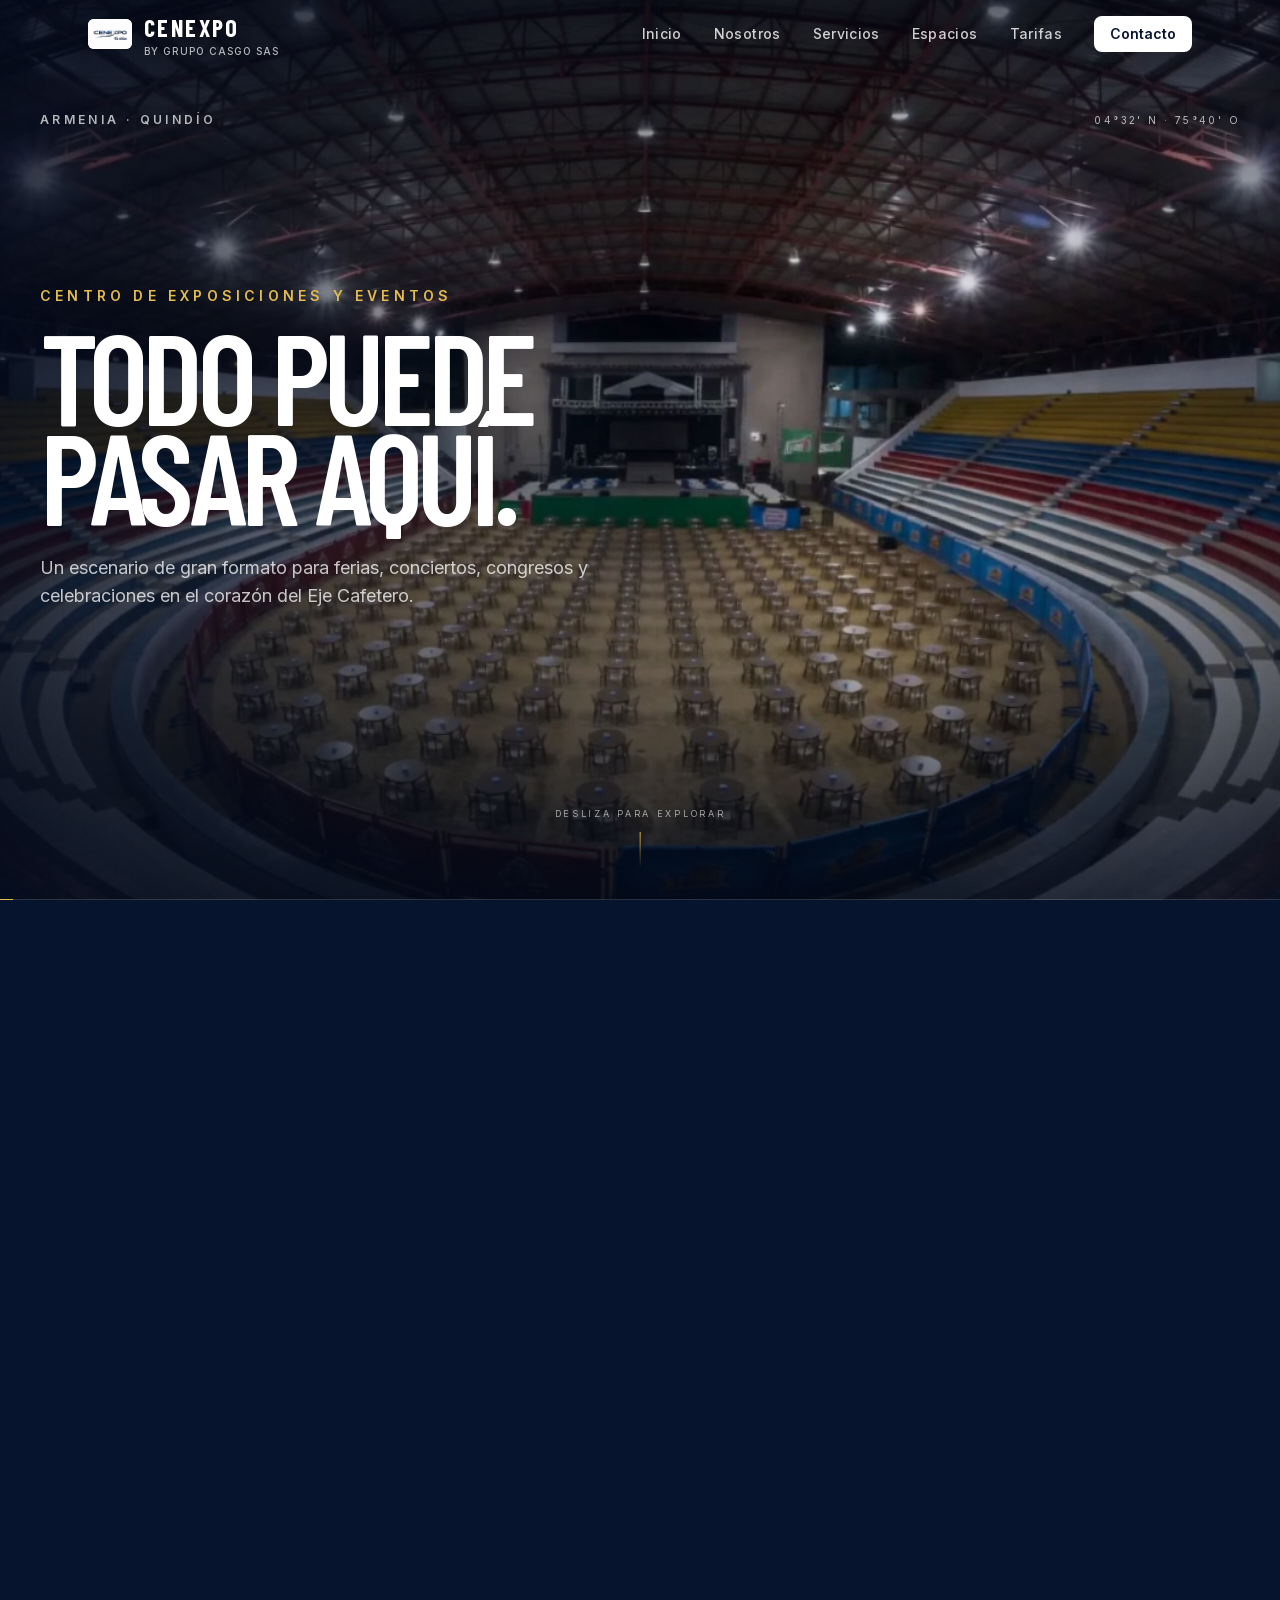
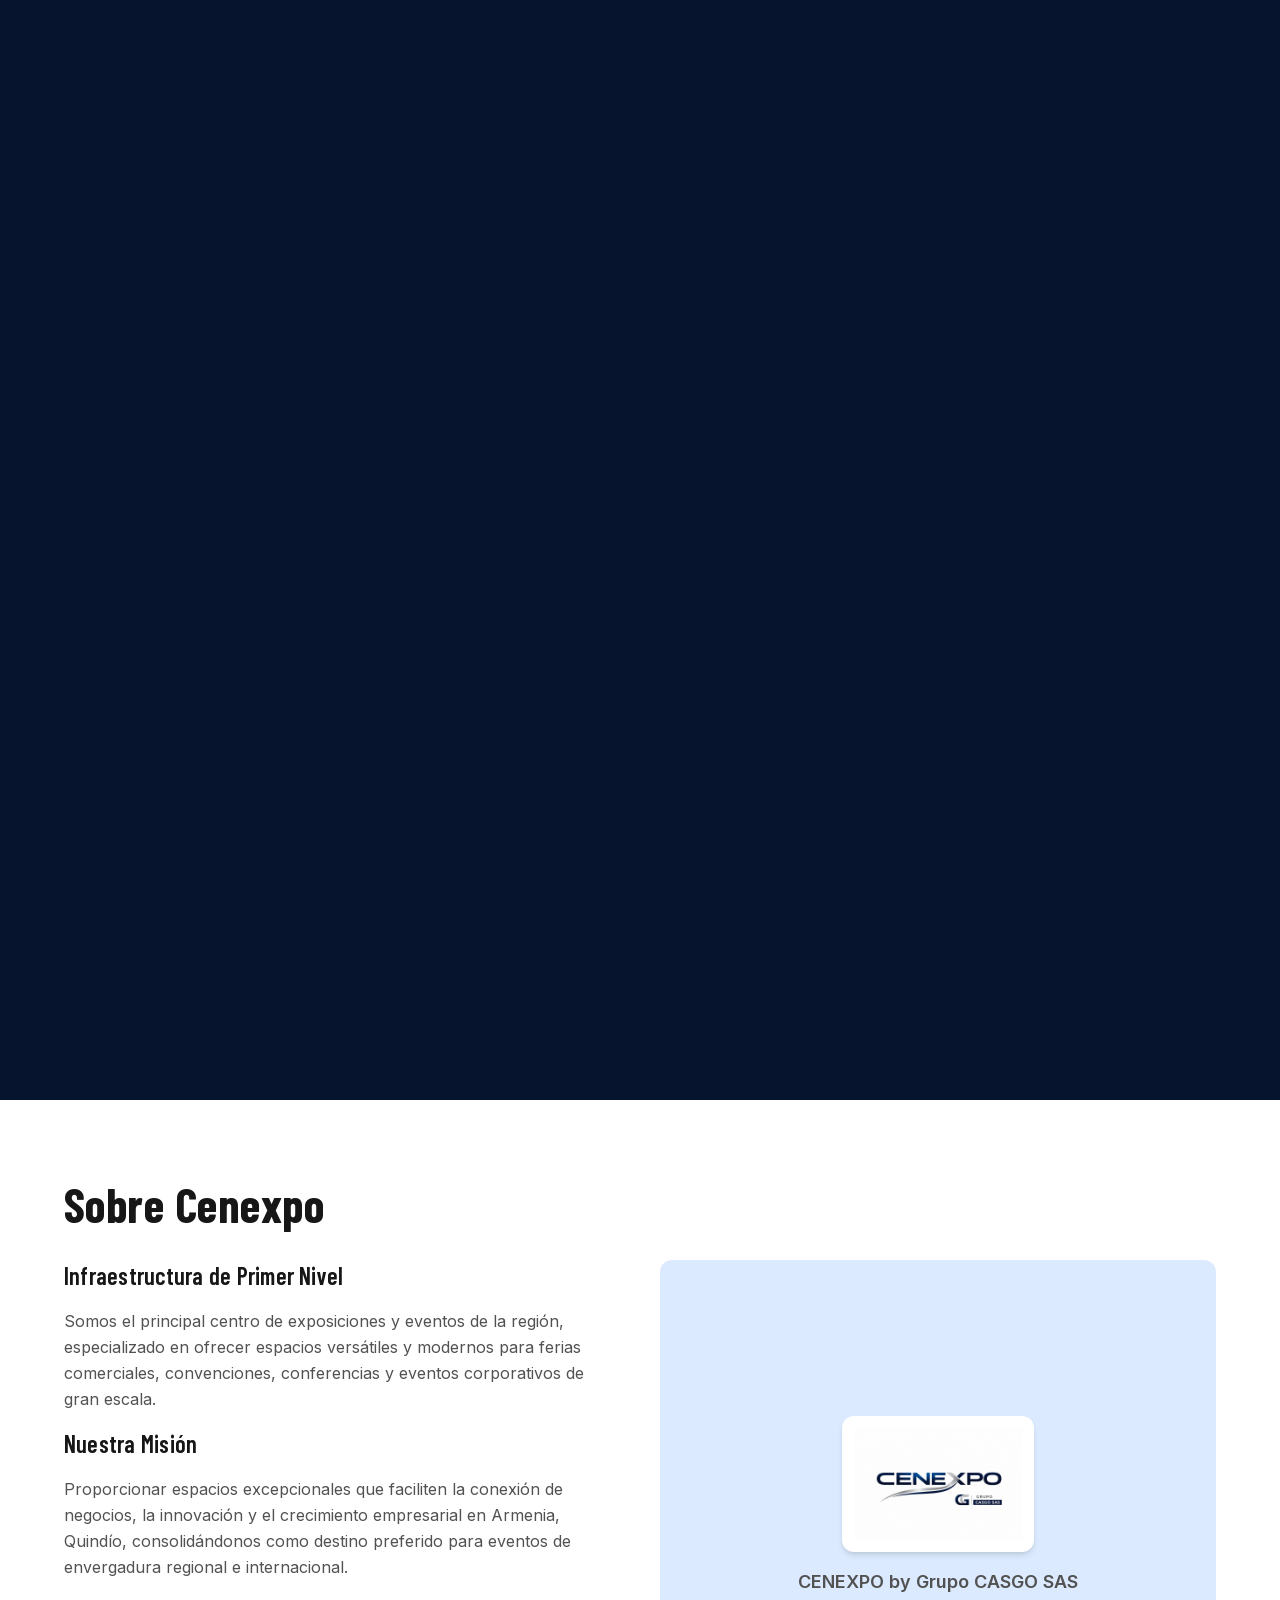
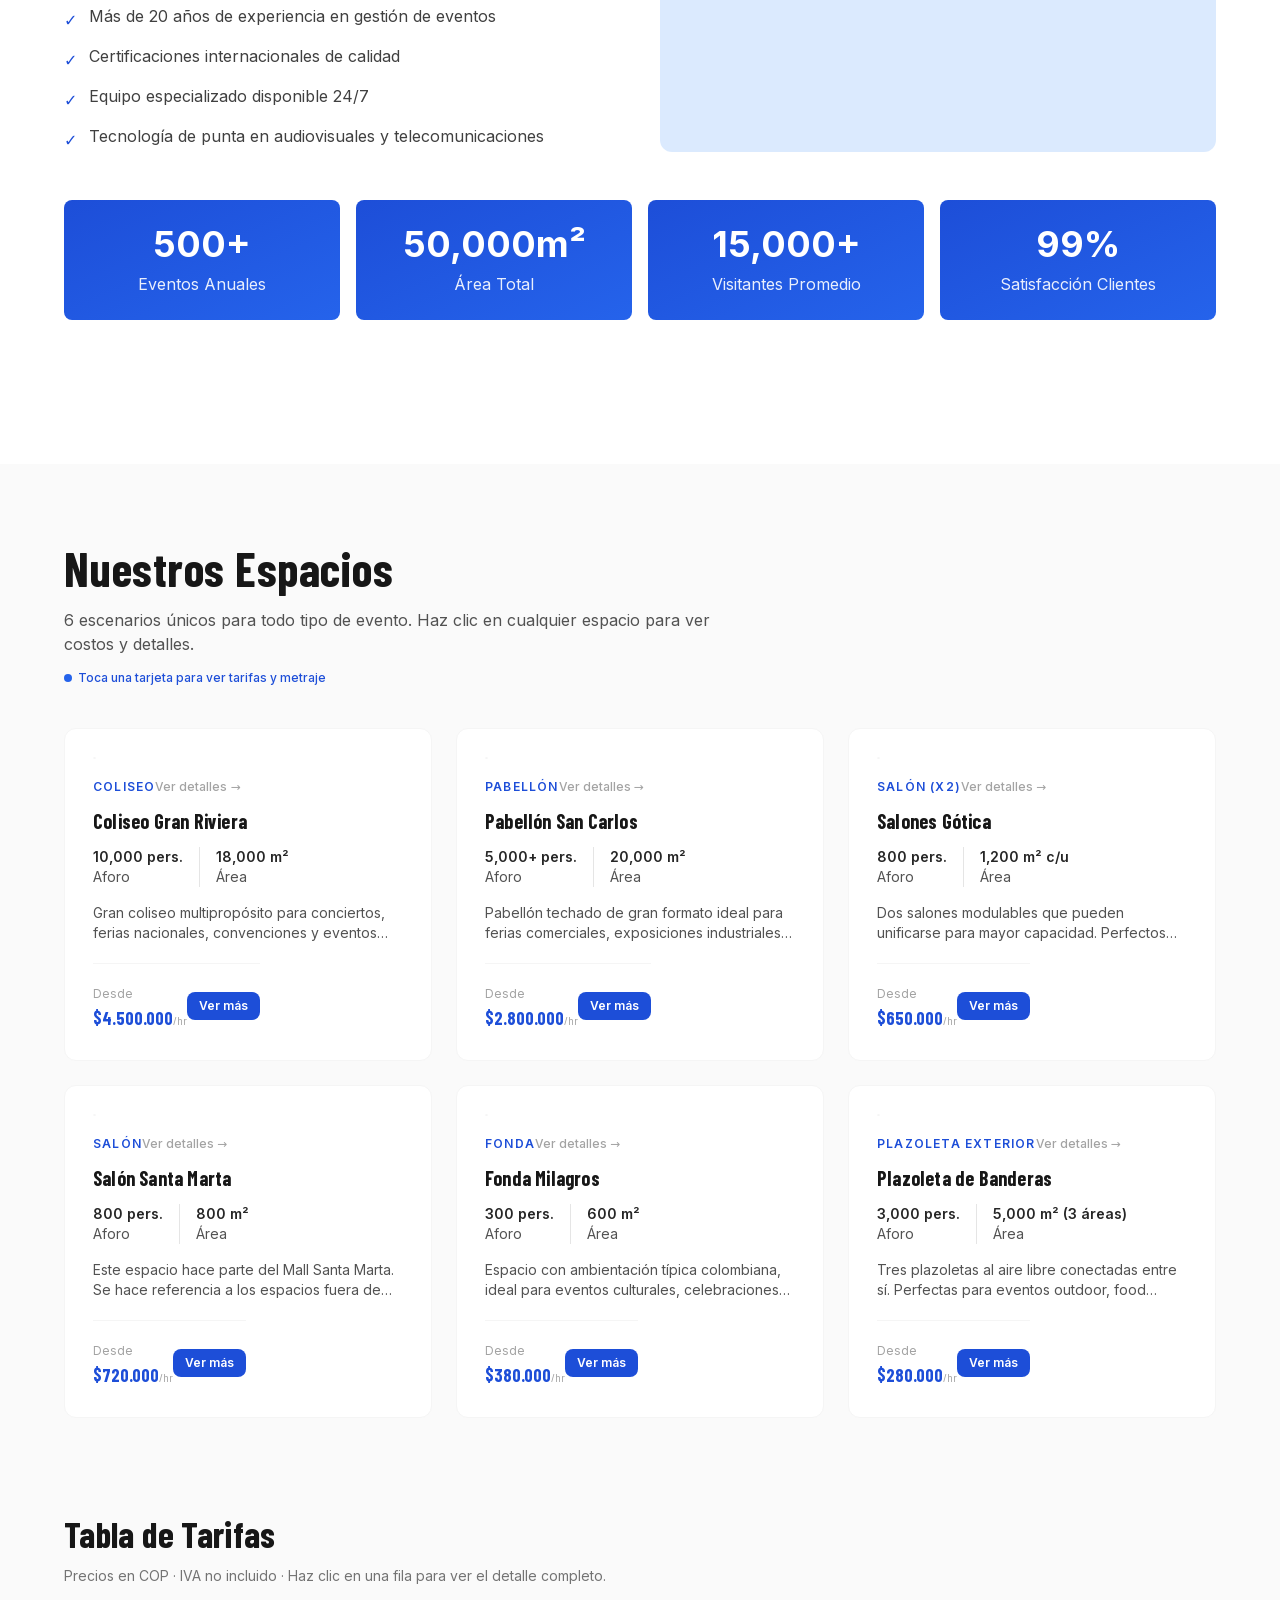
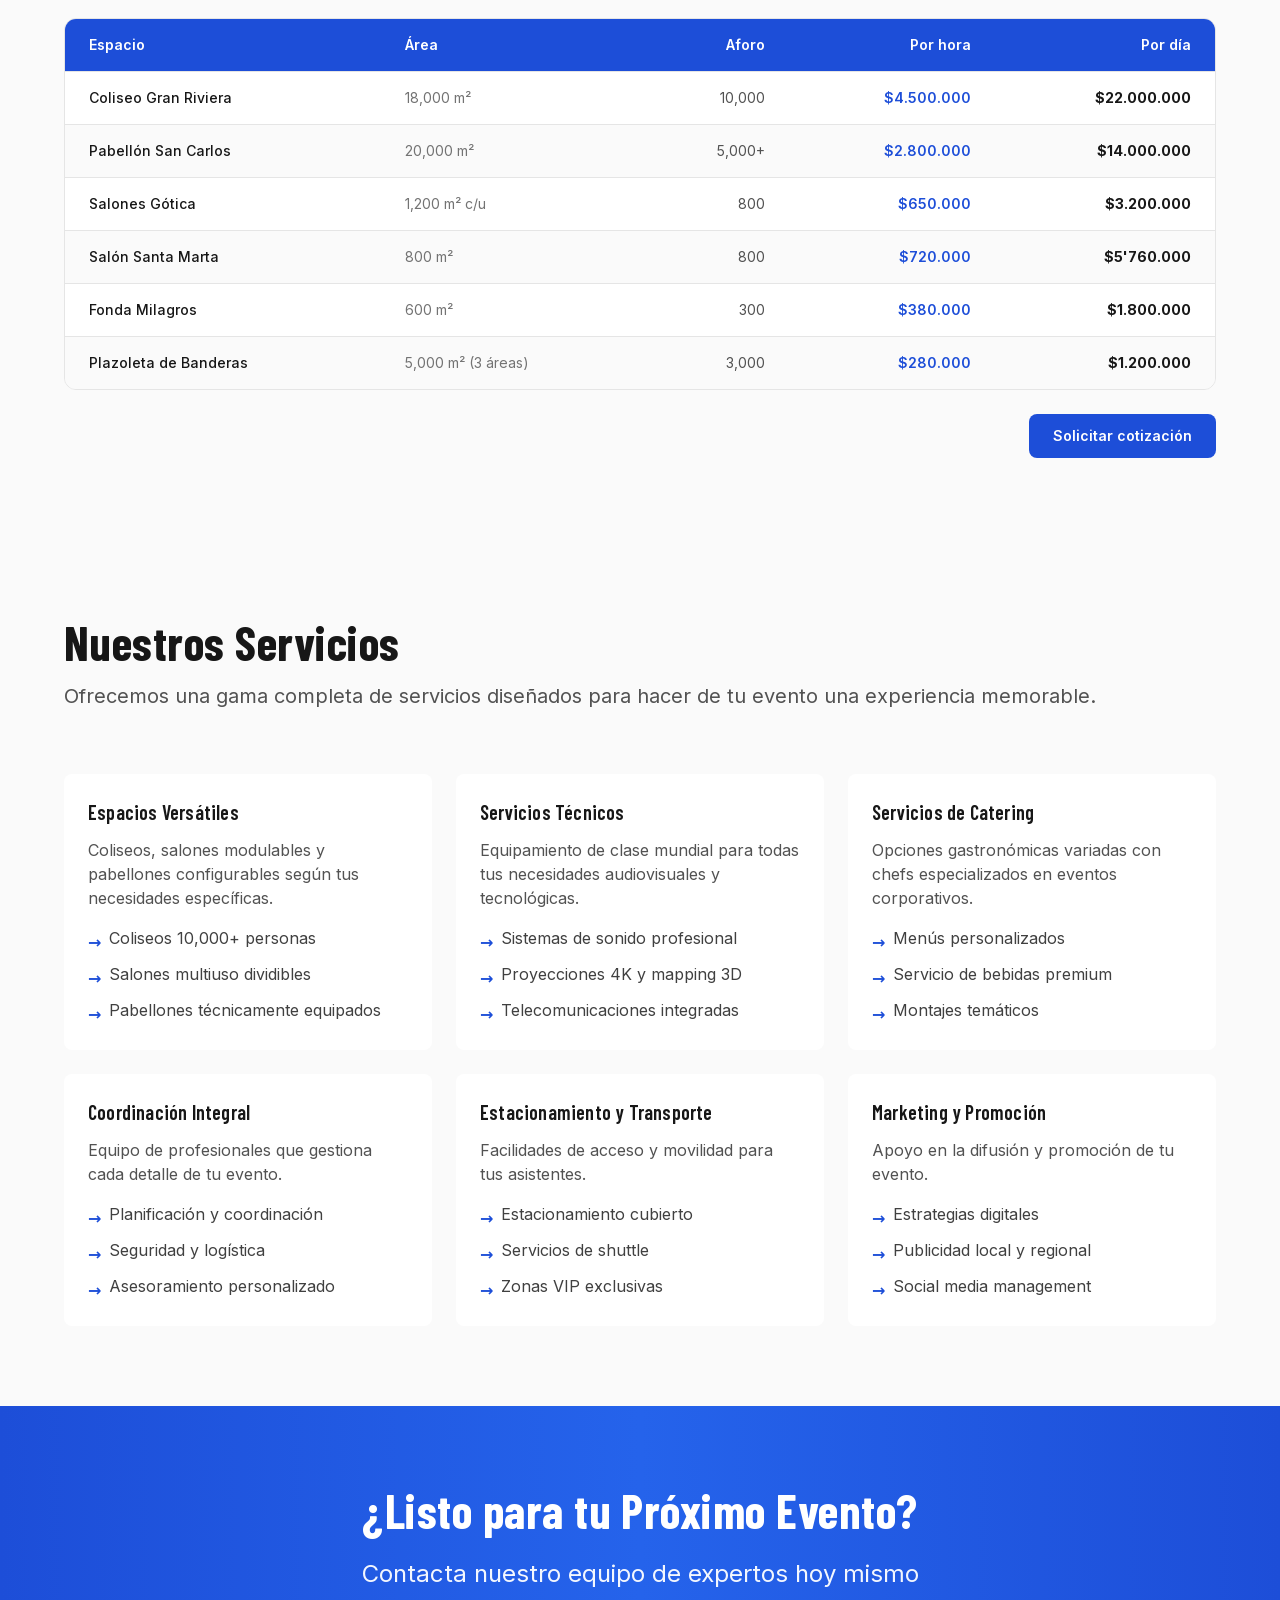
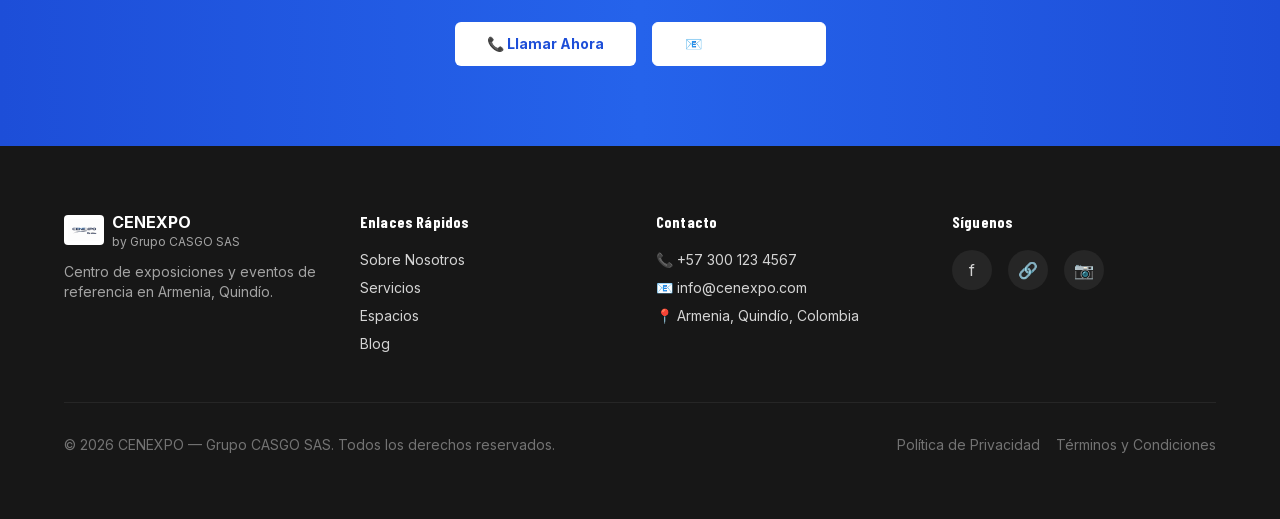
==== commit 323db8e0: "Ajustar hero 3D (spring scrub + rotacion afinada) y barra de menu transparente/solida en scroll Co-A" ====
--- a/index.html
+++ b/index.html
@@ -1 +1 @@
-<!DOCTYPE html><html lang="es" class="__variable_385118 __variable_8b3a0b"><head><meta charSet="utf-8"/><meta charSet="utf-8"/><meta name="viewport" content="width=device-width, initial-scale=1"/><meta name="viewport" content="width=device-width, initial-scale=1"/><link rel="preload" href="/_next/static/media/1f54c84255ccf44e-s.p.woff2" as="font" crossorigin="" type="font/woff2"/><link rel="preload" href="/_next/static/media/437e5f23c97e320c-s.p.woff2" as="font" crossorigin="" type="font/woff2"/><link rel="preload" href="/_next/static/media/5fb5c05ff73c0616-s.p.woff2" as="font" crossorigin="" type="font/woff2"/><link rel="preload" href="/_next/static/media/79f0f365efbf4f90-s.p.woff2" as="font" crossorigin="" type="font/woff2"/><link rel="preload" href="/_next/static/media/e4af272ccee01ff0-s.p.woff2" as="font" crossorigin="" type="font/woff2"/><link rel="stylesheet" href="/_next/static/css/869bbe99d49de78e.css" data-precedence="next"/><link rel="preload" as="script" fetchPriority="low" href="/_next/static/chunks/webpack-47bdb569a9cc4c3c.js"/><script src="/_next/static/chunks/fd9d1056-b11b2651f33aae7f.js" async=""></script><script src="/_next/static/chunks/117-3ec6dfda4de0621e.js" async=""></script><script src="/_next/static/chunks/main-app-c1eb7e945126bd3e.js" async=""></script><script src="/_next/static/chunks/81-ee7352f97bf29d37.js" async=""></script><script src="/_next/static/chunks/463-ce5db9f29bc84c1a.js" async=""></script><script src="/_next/static/chunks/app/page-93bed8ebac68c72d.js" async=""></script><script src="/_next/static/chunks/app/layout-d174c5d72ded4cd5.js" async=""></script><meta name="robots" content="index, follow"/><link rel="canonical" href="https://cenexpo.com"/><title>Cenexpo | Centro de Exposiciones y Eventos</title><meta name="description" content="Centro de exposiciones y eventos. Coliseos, salones y pabellones para ferias, convenciones y eventos corporativos en la Armenia, Quindío."/><meta name="keywords" content="centro de exposiciones, eventos, convenciones, coliseos, salones, pabellones, ferias"/><meta property="og:title" content="Cenexpo | Centro de Exposiciones y Eventos"/><meta property="og:description" content="Espacios modernos para tus eventos y convenciones. Infraestructura de clase mundial en la Armenia, Quindío."/><meta property="og:url" content="https://cenexpo.com/"/><meta property="og:locale" content="es_CO"/><meta property="og:type" content="website"/><meta name="twitter:card" content="summary"/><meta name="twitter:title" content="Cenexpo | Centro de Exposiciones y Eventos"/><meta name="twitter:description" content="Espacios modernos para tus eventos y convenciones. Infraestructura de clase mundial en la Armenia, Quindío."/><link rel="icon" href="/favicon-64.png" sizes="64x64" type="image/png"/><link rel="apple-touch-icon" href="/apple-touch-icon.png" sizes="192x192"/><meta name="next-size-adjust"/><script src="/_next/static/chunks/polyfills-42372ed130431b0a.js" noModule=""></script></head><body class="bg-white dark:bg-neutral-950 text-neutral-900 dark:text-white font-body"><header class="sticky top-0 z-50 w-full border-b border-neutral-200 dark:border-neutral-800 bg-white/80 dark:bg-neutral-950/80 backdrop-blur-md"><div class="max-w-6xl mx-auto px-4 md:px-6 py-3 flex justify-between items-center"><div class="flex items-center gap-3"><img alt="Grupo CASGO SAS" loading="lazy" width="48" height="48" decoding="async" data-nimg="1" class="rounded-md object-contain bg-white" style="color:transparent" src="/logo-casgo.jpeg"/><div class="flex flex-col leading-none gap-0.5"><span class="font-heading text-2xl font-bold tracking-widest text-neutral-900 dark:text-white uppercase">CENEXPO</span><span class="font-body text-[10px] text-neutral-400 dark:text-neutral-500 tracking-widest uppercase font-medium">by Grupo CASGO SAS</span></div></div><nav class="hidden md:flex gap-8 items-center"><a href="#inicio" class="font-body text-sm font-medium text-neutral-600 dark:text-neutral-400 hover:text-blue-700 dark:hover:text-blue-400 transition-colors tracking-wide">Inicio</a><a href="#sobre-nosotros" class="font-body text-sm font-medium text-neutral-600 dark:text-neutral-400 hover:text-blue-700 dark:hover:text-blue-400 transition-colors tracking-wide">Nosotros</a><a href="#servicios" class="font-body text-sm font-medium text-neutral-600 dark:text-neutral-400 hover:text-blue-700 dark:hover:text-blue-400 transition-colors tracking-wide">Servicios</a><a href="#espacios" class="font-body text-sm font-medium text-neutral-600 dark:text-neutral-400 hover:text-blue-700 dark:hover:text-blue-400 transition-colors tracking-wide">Espacios</a><a href="#tarifas" class="font-body text-sm font-medium text-neutral-600 dark:text-neutral-400 hover:text-blue-700 dark:hover:text-blue-400 transition-colors tracking-wide">Tarifas</a><a href="#contacto" class="font-body text-sm font-semibold bg-blue-700 hover:bg-blue-800 text-white px-4 py-2 rounded-lg transition-colors">Contacto</a></nav><button type="button" class="md:hidden flex flex-col justify-center items-center w-10 h-10 rounded-lg hover:bg-neutral-100 dark:hover:bg-neutral-800 transition-colors" aria-label="Abrir menú" aria-expanded="false"><span class="block w-5 h-0.5 bg-neutral-800 dark:bg-neutral-200 transition-all duration-300 "></span><span class="block w-5 h-0.5 bg-neutral-800 dark:bg-neutral-200 mt-1 transition-all duration-300 "></span><span class="block w-5 h-0.5 bg-neutral-800 dark:bg-neutral-200 mt-1 transition-all duration-300 "></span></button></div></header><main><section id="inicio" aria-label="Cenexpo, centro de experiencias" class="relative h-[300vh] bg-[#07142d]"><div class="sticky top-0 h-[100dvh] overflow-hidden bg-[#07142d]"><div class="absolute inset-0 origin-center will-change-transform" style="transform:perspective(1200px) scale(1.08) rotateX(1.8deg) rotateY(-1.4deg) translateZ(0)"><div class="absolute inset-0 bg-cover bg-center" style="background-image:url(&#x27;/cenexpo-hero-poster.jpg&#x27;)" aria-hidden="true"></div><video class="relative h-full w-full object-cover" src="/cenexpo-hero-scroll.mp4" poster="/cenexpo-hero-poster.jpg" muted="" playsInline="" preload="auto" aria-label="Recorrido visual por Cenexpo"></video></div><div class="absolute inset-0 bg-[linear-gradient(90deg,rgba(4,12,29,.82)_0%,rgba(4,12,29,.34)_42%,rgba(4,12,29,.08)_68%,rgba(4,12,29,.38)_100%)]"></div><div class="absolute inset-0 bg-[linear-gradient(180deg,rgba(3,10,25,.56)_0%,transparent_26%,transparent_62%,rgba(3,10,25,.78)_100%)]"></div><div class="hero-grain absolute inset-0 opacity-[0.11]"></div><div class="absolute inset-x-0 top-0 z-20 mx-auto flex max-w-[1440px] items-center justify-between px-5 pt-6 text-white/70 md:px-10 md:pt-8"><span class="font-body text-[10px] font-semibold uppercase tracking-[0.28em] md:text-xs">Armenia · Quindío</span><span class="hidden font-body text-[10px] uppercase tracking-[0.24em] sm:block">04°32&#x27; N · 75°40&#x27; O</span></div><div class="absolute inset-0 z-10 flex items-center" style="opacity:1;transform:none"><div class="mx-auto w-full max-w-[1440px] px-5 md:px-10"><div class="max-w-4xl"><p class="mb-5 font-body text-xs font-semibold uppercase tracking-[0.3em] text-[#e4bd4f] md:text-sm">Centro de exposiciones y eventos</p><h1 class="max-w-[13ch] text-balance font-heading text-[clamp(4rem,10vw,9.5rem)] font-semibold uppercase leading-[0.78] tracking-[-0.045em] text-white">Todo puede pasar aquí.</h1><p class="mt-7 max-w-xl text-pretty font-body text-base leading-relaxed text-white/75 md:text-lg">Un escenario de gran formato para ferias, conciertos, congresos y celebraciones en el corazón del Eje Cafetero.</p></div></div></div><div class="pointer-events-none absolute inset-0 z-10 flex items-center justify-end" style="opacity:0;transform:translateY(50px) translateZ(0)"><div class="mx-auto flex w-full max-w-[1440px] justify-end px-5 md:px-10"><div class="max-w-md border-l border-[#e4bd4f]/70 pl-6 md:pl-9"><span class="font-body text-[10px] uppercase tracking-[0.28em] text-[#e4bd4f]">Escala real</span><h2 class="mt-3 text-balance font-heading text-5xl font-semibold uppercase leading-[0.88] tracking-[-0.03em] text-white md:text-7xl">Espacios que transforman.</h2><p class="mt-5 max-w-sm font-body leading-relaxed text-white/70">Infraestructura flexible para producir experiencias memorables, desde el primer montaje hasta el último aplauso.</p></div></div></div><div class="absolute inset-0 z-10 flex items-end" style="opacity:0;transform:translateY(54px) translateZ(0)"><div class="mx-auto grid w-full max-w-[1440px] gap-8 px-5 pb-16 md:grid-cols-[1fr_auto] md:items-end md:px-10 md:pb-20"><h2 class="max-w-[11ch] text-balance font-heading text-5xl font-semibold uppercase leading-[0.86] tracking-[-0.035em] text-white md:text-8xl">Tu próximo gran evento empieza aquí.</h2><a href="#contacto" class="group pointer-events-auto inline-flex w-fit items-center gap-5 border border-[#e4bd4f]/70 bg-[#07142d]/55 px-6 py-4 font-body text-xs font-semibold uppercase tracking-[0.2em] text-white backdrop-blur-md transition duration-300 hover:border-[#e4bd4f] hover:bg-[#e4bd4f] hover:text-[#07142d] focus-visible:outline focus-visible:outline-2 focus-visible:outline-offset-4 focus-visible:outline-[#e4bd4f]">Cotiza tu evento<span aria-hidden="true" class="text-lg transition-transform group-hover:translate-x-1">→</span></a></div></div><div class="absolute bottom-0 left-0 right-0 z-30 h-px bg-white/15"><div class="h-full origin-left bg-[#e4bd4f]" style="transform:scaleX(0) translateZ(0)"></div></div><div class="absolute bottom-8 left-1/2 z-20 hidden -translate-x-1/2 flex-col items-center gap-3 text-white/60 md:flex" style="opacity:1"><span class="font-body text-[9px] uppercase tracking-[0.3em]">Desliza para explorar</span><span class="h-9 w-px bg-gradient-to-b from-[#e4bd4f] to-transparent"></span></div></div></section><section id="sobre-nosotros" class="py-20 px-4 md:px-6 bg-white dark:bg-neutral-950"><div class="max-w-6xl mx-auto"><div class="mb-16" style="opacity:0;transform:translateY(20px) translateZ(0)"><h2 class="text-4xl md:text-5xl font-bold mb-8 text-neutral-900 dark:text-white">Sobre Cenexpo</h2><div class="grid md:grid-cols-2 gap-10 mb-12"><div><h3 class="text-2xl font-semibold mb-4 text-neutral-900 dark:text-white">Infraestructura de Primer Nivel</h3><p class="text-neutral-600 dark:text-neutral-400 mb-4 leading-relaxed">Somos el principal centro de exposiciones y eventos de la región, especializado en ofrecer espacios versátiles y modernos para ferias comerciales, convenciones, conferencias y eventos corporativos de gran escala.</p><h3 class="text-2xl font-semibold mb-4 text-neutral-900 dark:text-white">Nuestra Misión</h3><p class="text-neutral-600 dark:text-neutral-400 mb-6 leading-relaxed">Proporcionar espacios excepcionales que faciliten la conexión de negocios, la innovación y el crecimiento empresarial en Armenia, Quindío, consolidándonos como destino preferido para eventos de envergadura regional e internacional.</p><ul class="space-y-3"><li class="flex items-start gap-3 text-neutral-700 dark:text-neutral-300"><span class="text-blue-700 font-bold mt-1">✓</span>Más de 20 años de experiencia en gestión de eventos</li><li class="flex items-start gap-3 text-neutral-700 dark:text-neutral-300"><span class="text-blue-700 font-bold mt-1">✓</span>Certificaciones internacionales de calidad</li><li class="flex items-start gap-3 text-neutral-700 dark:text-neutral-300"><span class="text-blue-700 font-bold mt-1">✓</span>Equipo especializado disponible 24/7</li><li class="flex items-start gap-3 text-neutral-700 dark:text-neutral-300"><span class="text-blue-700 font-bold mt-1">✓</span>Tecnología de punta en audiovisuales y telecomunicaciones</li></ul></div><div class="bg-gradient-to-br from-blue-100 to-blue-100 dark:from-blue-900/30 dark:to-blue-900/30 rounded-xl p-8 flex items-center justify-center min-h-[400px]" style="opacity:0;transform:scale(0.95) translateZ(0)"><div class="text-center"><img alt="CENEXPO by Grupo CASGO SAS" loading="lazy" width="192" height="192" decoding="async" data-nimg="1" class="object-contain mx-auto mb-4 rounded-xl bg-white p-3 shadow-md" style="color:transparent" src="/logo-casgo.jpeg"/><p class="text-neutral-600 dark:text-neutral-400 text-lg font-semibold">CENEXPO by Grupo CASGO SAS</p></div></div></div><div class="grid grid-cols-2 md:grid-cols-4 gap-4"><div class="bg-gradient-to-br from-blue-700 to-blue-600 rounded-lg p-6 text-white text-center" style="opacity:0;transform:translateY(10px) translateZ(0)"><div class="text-3xl md:text-4xl font-bold mb-2">500+</div><div class="text-sm md:text-base opacity-90">Eventos Anuales</div></div><div class="bg-gradient-to-br from-blue-700 to-blue-600 rounded-lg p-6 text-white text-center" style="opacity:0;transform:translateY(10px) translateZ(0)"><div class="text-3xl md:text-4xl font-bold mb-2">50,000m²</div><div class="text-sm md:text-base opacity-90">Área Total</div></div><div class="bg-gradient-to-br from-blue-700 to-blue-600 rounded-lg p-6 text-white text-center" style="opacity:0;transform:translateY(10px) translateZ(0)"><div class="text-3xl md:text-4xl font-bold mb-2">15,000+</div><div class="text-sm md:text-base opacity-90">Visitantes Promedio</div></div><div class="bg-gradient-to-br from-blue-700 to-blue-600 rounded-lg p-6 text-white text-center" style="opacity:0;transform:translateY(10px) translateZ(0)"><div class="text-3xl md:text-4xl font-bold mb-2">99%</div><div class="text-sm md:text-base opacity-90">Satisfacción Clientes</div></div></div></div></div></section><section id="espacios" class="py-20 px-4 md:px-6 bg-neutral-50 dark:bg-neutral-900"><div class="max-w-6xl mx-auto"><div class="mb-4" style="opacity:0;transform:translateY(20px) translateZ(0)"><h2 class="font-heading text-4xl md:text-5xl font-bold mb-4 text-neutral-900 dark:text-white">Nuestros Espacios</h2><p class="text-neutral-600 dark:text-neutral-400 max-w-2xl mb-2">6 escenarios únicos para todo tipo de evento. Haz clic en cualquier espacio para ver costos y detalles.</p><span class="inline-flex items-center gap-1.5 text-xs text-blue-700 dark:text-blue-400 font-medium"><span class="w-2 h-2 rounded-full bg-blue-600 animate-pulse"></span>Toca una tarjeta para ver tarifas y metraje</span></div><div class="grid grid-cols-1 md:grid-cols-2 lg:grid-cols-3 gap-6 mt-10 mb-24"><button class="text-left bg-white dark:bg-neutral-800 rounded-xl p-7 border border-neutral-100 dark:border-neutral-700 flex flex-col cursor-pointer group transition-colors hover:border-blue-300 dark:hover:border-blue-700" tabindex="0" style="opacity:0;transform:translateY(20px) translateZ(0)"><div class="relative mb-5 aspect-[4/3] overflow-hidden rounded-lg border border-neutral-100 dark:border-neutral-700 bg-white dark:bg-neutral-950"><img alt="Segmento del plano de aforos para Coliseo Gran Riviera" loading="lazy" decoding="async" data-nimg="fill" class="object-contain transition-transform duration-300 group-hover:scale-[1.03]" style="position:absolute;height:100%;width:100%;left:0;top:0;right:0;bottom:0;color:transparent" src="/cenexpo-map-segments/coliseo-gran-riviera.webp"/></div><div class="flex justify-between items-start mb-3"><span class="text-xs font-semibold uppercase tracking-widest text-blue-700 dark:text-blue-400">Coliseo</span><span class="text-xs text-neutral-400 group-hover:text-blue-600 transition-colors font-medium">Ver detalles →</span></div><h3 class="font-heading text-xl font-bold mb-3 text-neutral-900 dark:text-white">Coliseo Gran Riviera</h3><div class="flex gap-4 mb-4"><div class="text-sm text-neutral-600 dark:text-neutral-400"><span class="block font-semibold text-neutral-800 dark:text-neutral-200">10,000<!-- --> pers.</span>Aforo</div><div class="w-px bg-neutral-200 dark:bg-neutral-700"></div><div class="text-sm text-neutral-600 dark:text-neutral-400"><span class="block font-semibold text-neutral-800 dark:text-neutral-200">18,000 m²</span>Área</div></div><p class="text-neutral-600 dark:text-neutral-400 text-sm mb-5 flex-1 line-clamp-2">Gran coliseo multipropósito para conciertos, ferias nacionales, convenciones y eventos deportivos de gran escala. Infraestructura técnica de clase mundial con acceso de carga y amplio parqueadero.</p><div class="mt-auto pt-4 border-t border-neutral-100 dark:border-neutral-700 flex justify-between items-center"><div><span class="text-xs text-neutral-400">Desde</span><div class="font-heading text-lg font-bold text-blue-700">$4.500.000<span class="text-xs font-normal text-neutral-400">/hr</span></div></div><div class="bg-blue-700 group-hover:bg-blue-800 text-white text-xs font-semibold px-3 py-1.5 rounded-lg transition-colors">Ver más</div></div></button><button class="text-left bg-white dark:bg-neutral-800 rounded-xl p-7 border border-neutral-100 dark:border-neutral-700 flex flex-col cursor-pointer group transition-colors hover:border-blue-300 dark:hover:border-blue-700" tabindex="0" style="opacity:0;transform:translateY(20px) translateZ(0)"><div class="relative mb-5 aspect-[4/3] overflow-hidden rounded-lg border border-neutral-100 dark:border-neutral-700 bg-white dark:bg-neutral-950"><img alt="Segmento del plano de aforos para Pabellón San Carlos" loading="lazy" decoding="async" data-nimg="fill" class="object-contain transition-transform duration-300 group-hover:scale-[1.03]" style="position:absolute;height:100%;width:100%;left:0;top:0;right:0;bottom:0;color:transparent" src="/cenexpo-map-segments/pabellon-san-carlos.webp"/></div><div class="flex justify-between items-start mb-3"><span class="text-xs font-semibold uppercase tracking-widest text-blue-700 dark:text-blue-400">Pabellón</span><span class="text-xs text-neutral-400 group-hover:text-blue-600 transition-colors font-medium">Ver detalles →</span></div><h3 class="font-heading text-xl font-bold mb-3 text-neutral-900 dark:text-white">Pabellón San Carlos</h3><div class="flex gap-4 mb-4"><div class="text-sm text-neutral-600 dark:text-neutral-400"><span class="block font-semibold text-neutral-800 dark:text-neutral-200">5,000+<!-- --> pers.</span>Aforo</div><div class="w-px bg-neutral-200 dark:bg-neutral-700"></div><div class="text-sm text-neutral-600 dark:text-neutral-400"><span class="block font-semibold text-neutral-800 dark:text-neutral-200">20,000 m²</span>Área</div></div><p class="text-neutral-600 dark:text-neutral-400 text-sm mb-5 flex-1 line-clamp-2">Pabellón techado de gran formato ideal para ferias comerciales, exposiciones industriales y showrooms. Puertas de acceso amplias para maquinaria y stands.</p><div class="mt-auto pt-4 border-t border-neutral-100 dark:border-neutral-700 flex justify-between items-center"><div><span class="text-xs text-neutral-400">Desde</span><div class="font-heading text-lg font-bold text-blue-700">$2.800.000<span class="text-xs font-normal text-neutral-400">/hr</span></div></div><div class="bg-blue-700 group-hover:bg-blue-800 text-white text-xs font-semibold px-3 py-1.5 rounded-lg transition-colors">Ver más</div></div></button><button class="text-left bg-white dark:bg-neutral-800 rounded-xl p-7 border border-neutral-100 dark:border-neutral-700 flex flex-col cursor-pointer group transition-colors hover:border-blue-300 dark:hover:border-blue-700" tabindex="0" style="opacity:0;transform:translateY(20px) translateZ(0)"><div class="relative mb-5 aspect-[4/3] overflow-hidden rounded-lg border border-neutral-100 dark:border-neutral-700 bg-white dark:bg-neutral-950"><img alt="Segmento del plano de aforos para Salones Gótica" loading="lazy" decoding="async" data-nimg="fill" class="object-contain transition-transform duration-300 group-hover:scale-[1.03]" style="position:absolute;height:100%;width:100%;left:0;top:0;right:0;bottom:0;color:transparent" src="/cenexpo-map-segments/salones-gotica.webp"/></div><div class="flex justify-between items-start mb-3"><span class="text-xs font-semibold uppercase tracking-widest text-blue-700 dark:text-blue-400">Salón (x2)</span><span class="text-xs text-neutral-400 group-hover:text-blue-600 transition-colors font-medium">Ver detalles →</span></div><h3 class="font-heading text-xl font-bold mb-3 text-neutral-900 dark:text-white">Salones Gótica</h3><div class="flex gap-4 mb-4"><div class="text-sm text-neutral-600 dark:text-neutral-400"><span class="block font-semibold text-neutral-800 dark:text-neutral-200">800<!-- --> pers.</span>Aforo</div><div class="w-px bg-neutral-200 dark:bg-neutral-700"></div><div class="text-sm text-neutral-600 dark:text-neutral-400"><span class="block font-semibold text-neutral-800 dark:text-neutral-200">1,200 m² c/u</span>Área</div></div><p class="text-neutral-600 dark:text-neutral-400 text-sm mb-5 flex-1 line-clamp-2">Dos salones modulables que pueden unificarse para mayor capacidad. Perfectos para conferencias, graduaciones, lanzamientos y eventos corporativos.</p><div class="mt-auto pt-4 border-t border-neutral-100 dark:border-neutral-700 flex justify-between items-center"><div><span class="text-xs text-neutral-400">Desde</span><div class="font-heading text-lg font-bold text-blue-700">$650.000<span class="text-xs font-normal text-neutral-400">/hr</span></div></div><div class="bg-blue-700 group-hover:bg-blue-800 text-white text-xs font-semibold px-3 py-1.5 rounded-lg transition-colors">Ver más</div></div></button><button class="text-left bg-white dark:bg-neutral-800 rounded-xl p-7 border border-neutral-100 dark:border-neutral-700 flex flex-col cursor-pointer group transition-colors hover:border-blue-300 dark:hover:border-blue-700" tabindex="0" style="opacity:0;transform:translateY(20px) translateZ(0)"><div class="relative mb-5 aspect-[4/3] overflow-hidden rounded-lg border border-neutral-100 dark:border-neutral-700 bg-white dark:bg-neutral-950"><img alt="Segmento del plano de aforos para Salón Santa Marta" loading="lazy" decoding="async" data-nimg="fill" class="object-contain transition-transform duration-300 group-hover:scale-[1.03]" style="position:absolute;height:100%;width:100%;left:0;top:0;right:0;bottom:0;color:transparent" src="/cenexpo-map-segments/salon-santa-marta.webp"/></div><div class="flex justify-between items-start mb-3"><span class="text-xs font-semibold uppercase tracking-widest text-blue-700 dark:text-blue-400">Salón</span><span class="text-xs text-neutral-400 group-hover:text-blue-600 transition-colors font-medium">Ver detalles →</span></div><h3 class="font-heading text-xl font-bold mb-3 text-neutral-900 dark:text-white">Salón Santa Marta</h3><div class="flex gap-4 mb-4"><div class="text-sm text-neutral-600 dark:text-neutral-400"><span class="block font-semibold text-neutral-800 dark:text-neutral-200">800<!-- --> pers.</span>Aforo</div><div class="w-px bg-neutral-200 dark:bg-neutral-700"></div><div class="text-sm text-neutral-600 dark:text-neutral-400"><span class="block font-semibold text-neutral-800 dark:text-neutral-200">800 m²</span>Área</div></div><p class="text-neutral-600 dark:text-neutral-400 text-sm mb-5 flex-1 line-clamp-2">Este espacio hace parte del Mall Santa Marta. Se hace referencia a los espacios fuera de los locales. La plazoleta de comidas es de tipo outdoor.</p><div class="mt-auto pt-4 border-t border-neutral-100 dark:border-neutral-700 flex justify-between items-center"><div><span class="text-xs text-neutral-400">Desde</span><div class="font-heading text-lg font-bold text-blue-700">$720.000<span class="text-xs font-normal text-neutral-400">/hr</span></div></div><div class="bg-blue-700 group-hover:bg-blue-800 text-white text-xs font-semibold px-3 py-1.5 rounded-lg transition-colors">Ver más</div></div></button><button class="text-left bg-white dark:bg-neutral-800 rounded-xl p-7 border border-neutral-100 dark:border-neutral-700 flex flex-col cursor-pointer group transition-colors hover:border-blue-300 dark:hover:border-blue-700" tabindex="0" style="opacity:0;transform:translateY(20px) translateZ(0)"><div class="relative mb-5 aspect-[4/3] overflow-hidden rounded-lg border border-neutral-100 dark:border-neutral-700 bg-white dark:bg-neutral-950"><img alt="Segmento del plano de aforos para Fonda Milagros" loading="lazy" decoding="async" data-nimg="fill" class="object-contain transition-transform duration-300 group-hover:scale-[1.03]" style="position:absolute;height:100%;width:100%;left:0;top:0;right:0;bottom:0;color:transparent" src="/cenexpo-map-segments/fonda-milagros.webp"/></div><div class="flex justify-between items-start mb-3"><span class="text-xs font-semibold uppercase tracking-widest text-blue-700 dark:text-blue-400">Fonda</span><span class="text-xs text-neutral-400 group-hover:text-blue-600 transition-colors font-medium">Ver detalles →</span></div><h3 class="font-heading text-xl font-bold mb-3 text-neutral-900 dark:text-white">Fonda Milagros</h3><div class="flex gap-4 mb-4"><div class="text-sm text-neutral-600 dark:text-neutral-400"><span class="block font-semibold text-neutral-800 dark:text-neutral-200">300<!-- --> pers.</span>Aforo</div><div class="w-px bg-neutral-200 dark:bg-neutral-700"></div><div class="text-sm text-neutral-600 dark:text-neutral-400"><span class="block font-semibold text-neutral-800 dark:text-neutral-200">600 m²</span>Área</div></div><p class="text-neutral-600 dark:text-neutral-400 text-sm mb-5 flex-1 line-clamp-2">Espacio con ambientación típica colombiana, ideal para eventos culturales, celebraciones tradicionales, fiestas temáticas y activaciones de marca.</p><div class="mt-auto pt-4 border-t border-neutral-100 dark:border-neutral-700 flex justify-between items-center"><div><span class="text-xs text-neutral-400">Desde</span><div class="font-heading text-lg font-bold text-blue-700">$380.000<span class="text-xs font-normal text-neutral-400">/hr</span></div></div><div class="bg-blue-700 group-hover:bg-blue-800 text-white text-xs font-semibold px-3 py-1.5 rounded-lg transition-colors">Ver más</div></div></button><button class="text-left bg-white dark:bg-neutral-800 rounded-xl p-7 border border-neutral-100 dark:border-neutral-700 flex flex-col cursor-pointer group transition-colors hover:border-blue-300 dark:hover:border-blue-700" tabindex="0" style="opacity:0;transform:translateY(20px) translateZ(0)"><div class="relative mb-5 aspect-[4/3] overflow-hidden rounded-lg border border-neutral-100 dark:border-neutral-700 bg-white dark:bg-neutral-950"><img alt="Segmento del plano de aforos para Plazoleta de Banderas" loading="lazy" decoding="async" data-nimg="fill" class="object-contain transition-transform duration-300 group-hover:scale-[1.03]" style="position:absolute;height:100%;width:100%;left:0;top:0;right:0;bottom:0;color:transparent" src="/cenexpo-map-segments/plazoleta-banderas.webp"/></div><div class="flex justify-between items-start mb-3"><span class="text-xs font-semibold uppercase tracking-widest text-blue-700 dark:text-blue-400">Plazoleta exterior</span><span class="text-xs text-neutral-400 group-hover:text-blue-600 transition-colors font-medium">Ver detalles →</span></div><h3 class="font-heading text-xl font-bold mb-3 text-neutral-900 dark:text-white">Plazoleta de Banderas</h3><div class="flex gap-4 mb-4"><div class="text-sm text-neutral-600 dark:text-neutral-400"><span class="block font-semibold text-neutral-800 dark:text-neutral-200">3,000<!-- --> pers.</span>Aforo</div><div class="w-px bg-neutral-200 dark:bg-neutral-700"></div><div class="text-sm text-neutral-600 dark:text-neutral-400"><span class="block font-semibold text-neutral-800 dark:text-neutral-200">5,000 m² (3 áreas)</span>Área</div></div><p class="text-neutral-600 dark:text-neutral-400 text-sm mb-5 flex-1 line-clamp-2">Tres plazoletas al aire libre conectadas entre sí. Perfectas para eventos outdoor, food trucks, conciertos abiertos, inauguraciones y actividades recreativas.</p><div class="mt-auto pt-4 border-t border-neutral-100 dark:border-neutral-700 flex justify-between items-center"><div><span class="text-xs text-neutral-400">Desde</span><div class="font-heading text-lg font-bold text-blue-700">$280.000<span class="text-xs font-normal text-neutral-400">/hr</span></div></div><div class="bg-blue-700 group-hover:bg-blue-800 text-white text-xs font-semibold px-3 py-1.5 rounded-lg transition-colors">Ver más</div></div></button></div><div id="tarifas" style="opacity:0;transform:translateY(20px) translateZ(0)"><div class="mb-8"><h2 class="font-heading text-3xl md:text-4xl font-bold mb-3 text-neutral-900 dark:text-white">Tabla de Tarifas</h2><p class="text-neutral-500 dark:text-neutral-400 text-sm">Precios en COP · IVA no incluido · Haz clic en una fila para ver el detalle completo.</p></div><div class="sm:hidden flex flex-col gap-3"><button type="button" class="w-full text-left bg-white dark:bg-neutral-800 rounded-xl border border-neutral-200 dark:border-neutral-700 p-4 active:bg-blue-50 dark:active:bg-blue-950/20 transition-colors"><div class="flex justify-between items-start mb-2"><span class="font-semibold text-neutral-900 dark:text-white text-sm">Coliseo Gran Riviera</span><span class="text-xs text-neutral-400 ml-2 flex-shrink-0">18,000 m²</span></div><div class="flex gap-4 text-xs"><div><span class="text-neutral-400">Aforo </span><span class="text-neutral-700 dark:text-neutral-300 font-medium">10,000</span></div><div><span class="text-neutral-400">Hora </span><span class="text-blue-700 dark:text-blue-400 font-semibold">$4.500.000</span></div><div><span class="text-neutral-400">Día </span><span class="text-neutral-900 dark:text-white font-bold">$22.000.000</span></div></div></button><button type="button" class="w-full text-left bg-white dark:bg-neutral-800 rounded-xl border border-neutral-200 dark:border-neutral-700 p-4 active:bg-blue-50 dark:active:bg-blue-950/20 transition-colors"><div class="flex justify-between items-start mb-2"><span class="font-semibold text-neutral-900 dark:text-white text-sm">Pabellón San Carlos</span><span class="text-xs text-neutral-400 ml-2 flex-shrink-0">20,000 m²</span></div><div class="flex gap-4 text-xs"><div><span class="text-neutral-400">Aforo </span><span class="text-neutral-700 dark:text-neutral-300 font-medium">5,000+</span></div><div><span class="text-neutral-400">Hora </span><span class="text-blue-700 dark:text-blue-400 font-semibold">$2.800.000</span></div><div><span class="text-neutral-400">Día </span><span class="text-neutral-900 dark:text-white font-bold">$14.000.000</span></div></div></button><button type="button" class="w-full text-left bg-white dark:bg-neutral-800 rounded-xl border border-neutral-200 dark:border-neutral-700 p-4 active:bg-blue-50 dark:active:bg-blue-950/20 transition-colors"><div class="flex justify-between items-start mb-2"><span class="font-semibold text-neutral-900 dark:text-white text-sm">Salones Gótica</span><span class="text-xs text-neutral-400 ml-2 flex-shrink-0">1,200 m² c/u</span></div><div class="flex gap-4 text-xs"><div><span class="text-neutral-400">Aforo </span><span class="text-neutral-700 dark:text-neutral-300 font-medium">800</span></div><div><span class="text-neutral-400">Hora </span><span class="text-blue-700 dark:text-blue-400 font-semibold">$650.000</span></div><div><span class="text-neutral-400">Día </span><span class="text-neutral-900 dark:text-white font-bold">$3.200.000</span></div></div></button><button type="button" class="w-full text-left bg-white dark:bg-neutral-800 rounded-xl border border-neutral-200 dark:border-neutral-700 p-4 active:bg-blue-50 dark:active:bg-blue-950/20 transition-colors"><div class="flex justify-between items-start mb-2"><span class="font-semibold text-neutral-900 dark:text-white text-sm">Salón Santa Marta</span><span class="text-xs text-neutral-400 ml-2 flex-shrink-0">800 m²</span></div><div class="flex gap-4 text-xs"><div><span class="text-neutral-400">Aforo </span><span class="text-neutral-700 dark:text-neutral-300 font-medium">800</span></div><div><span class="text-neutral-400">Hora </span><span class="text-blue-700 dark:text-blue-400 font-semibold">$720.000</span></div><div><span class="text-neutral-400">Día </span><span class="text-neutral-900 dark:text-white font-bold">$5&#x27;760.000</span></div></div></button><button type="button" class="w-full text-left bg-white dark:bg-neutral-800 rounded-xl border border-neutral-200 dark:border-neutral-700 p-4 active:bg-blue-50 dark:active:bg-blue-950/20 transition-colors"><div class="flex justify-between items-start mb-2"><span class="font-semibold text-neutral-900 dark:text-white text-sm">Fonda Milagros</span><span class="text-xs text-neutral-400 ml-2 flex-shrink-0">600 m²</span></div><div class="flex gap-4 text-xs"><div><span class="text-neutral-400">Aforo </span><span class="text-neutral-700 dark:text-neutral-300 font-medium">300</span></div><div><span class="text-neutral-400">Hora </span><span class="text-blue-700 dark:text-blue-400 font-semibold">$380.000</span></div><div><span class="text-neutral-400">Día </span><span class="text-neutral-900 dark:text-white font-bold">$1.800.000</span></div></div></button><button type="button" class="w-full text-left bg-white dark:bg-neutral-800 rounded-xl border border-neutral-200 dark:border-neutral-700 p-4 active:bg-blue-50 dark:active:bg-blue-950/20 transition-colors"><div class="flex justify-between items-start mb-2"><span class="font-semibold text-neutral-900 dark:text-white text-sm">Plazoleta de Banderas</span><span class="text-xs text-neutral-400 ml-2 flex-shrink-0">5,000 m² (3 áreas)</span></div><div class="flex gap-4 text-xs"><div><span class="text-neutral-400">Aforo </span><span class="text-neutral-700 dark:text-neutral-300 font-medium">3,000</span></div><div><span class="text-neutral-400">Hora </span><span class="text-blue-700 dark:text-blue-400 font-semibold">$280.000</span></div><div><span class="text-neutral-400">Día </span><span class="text-neutral-900 dark:text-white font-bold">$1.200.000</span></div></div></button></div><div class="hidden sm:block overflow-x-auto rounded-xl border border-neutral-200 dark:border-neutral-700"><table class="w-full text-sm"><thead><tr class="bg-blue-700 text-white"><th class="text-left px-6 py-4 font-semibold">Espacio</th><th class="text-left px-6 py-4 font-semibold">Área</th><th class="text-right px-6 py-4 font-semibold">Aforo</th><th class="text-right px-6 py-4 font-semibold">Por hora</th><th class="text-right px-6 py-4 font-semibold">Por día</th></tr></thead><tbody><tr class="border-t border-neutral-200 dark:border-neutral-700 cursor-pointer hover:bg-blue-50 dark:hover:bg-blue-950/20 transition-colors bg-white dark:bg-neutral-800"><td class="px-6 py-4 font-medium text-neutral-900 dark:text-white">Coliseo Gran Riviera</td><td class="px-6 py-4 text-neutral-500 dark:text-neutral-400">18,000 m²</td><td class="px-6 py-4 text-right text-neutral-600 dark:text-neutral-400">10,000</td><td class="px-6 py-4 text-right font-semibold text-blue-700 dark:text-blue-400">$4.500.000</td><td class="px-6 py-4 text-right font-bold text-neutral-900 dark:text-white">$22.000.000</td></tr><tr class="border-t border-neutral-200 dark:border-neutral-700 cursor-pointer hover:bg-blue-50 dark:hover:bg-blue-950/20 transition-colors bg-neutral-50 dark:bg-neutral-850"><td class="px-6 py-4 font-medium text-neutral-900 dark:text-white">Pabellón San Carlos</td><td class="px-6 py-4 text-neutral-500 dark:text-neutral-400">20,000 m²</td><td class="px-6 py-4 text-right text-neutral-600 dark:text-neutral-400">5,000+</td><td class="px-6 py-4 text-right font-semibold text-blue-700 dark:text-blue-400">$2.800.000</td><td class="px-6 py-4 text-right font-bold text-neutral-900 dark:text-white">$14.000.000</td></tr><tr class="border-t border-neutral-200 dark:border-neutral-700 cursor-pointer hover:bg-blue-50 dark:hover:bg-blue-950/20 transition-colors bg-white dark:bg-neutral-800"><td class="px-6 py-4 font-medium text-neutral-900 dark:text-white">Salones Gótica</td><td class="px-6 py-4 text-neutral-500 dark:text-neutral-400">1,200 m² c/u</td><td class="px-6 py-4 text-right text-neutral-600 dark:text-neutral-400">800</td><td class="px-6 py-4 text-right font-semibold text-blue-700 dark:text-blue-400">$650.000</td><td class="px-6 py-4 text-right font-bold text-neutral-900 dark:text-white">$3.200.000</td></tr><tr class="border-t border-neutral-200 dark:border-neutral-700 cursor-pointer hover:bg-blue-50 dark:hover:bg-blue-950/20 transition-colors bg-neutral-50 dark:bg-neutral-850"><td class="px-6 py-4 font-medium text-neutral-900 dark:text-white">Salón Santa Marta</td><td class="px-6 py-4 text-neutral-500 dark:text-neutral-400">800 m²</td><td class="px-6 py-4 text-right text-neutral-600 dark:text-neutral-400">800</td><td class="px-6 py-4 text-right font-semibold text-blue-700 dark:text-blue-400">$720.000</td><td class="px-6 py-4 text-right font-bold text-neutral-900 dark:text-white">$5&#x27;760.000</td></tr><tr class="border-t border-neutral-200 dark:border-neutral-700 cursor-pointer hover:bg-blue-50 dark:hover:bg-blue-950/20 transition-colors bg-white dark:bg-neutral-800"><td class="px-6 py-4 font-medium text-neutral-900 dark:text-white">Fonda Milagros</td><td class="px-6 py-4 text-neutral-500 dark:text-neutral-400">600 m²</td><td class="px-6 py-4 text-right text-neutral-600 dark:text-neutral-400">300</td><td class="px-6 py-4 text-right font-semibold text-blue-700 dark:text-blue-400">$380.000</td><td class="px-6 py-4 text-right font-bold text-neutral-900 dark:text-white">$1.800.000</td></tr><tr class="border-t border-neutral-200 dark:border-neutral-700 cursor-pointer hover:bg-blue-50 dark:hover:bg-blue-950/20 transition-colors bg-neutral-50 dark:bg-neutral-850"><td class="px-6 py-4 font-medium text-neutral-900 dark:text-white">Plazoleta de Banderas</td><td class="px-6 py-4 text-neutral-500 dark:text-neutral-400">5,000 m² (3 áreas)</td><td class="px-6 py-4 text-right text-neutral-600 dark:text-neutral-400">3,000</td><td class="px-6 py-4 text-right font-semibold text-blue-700 dark:text-blue-400">$280.000</td><td class="px-6 py-4 text-right font-bold text-neutral-900 dark:text-white">$1.200.000</td></tr></tbody></table></div><div class="mt-6 flex justify-end"><a href="#contacto" class="bg-blue-700 hover:bg-blue-800 text-white font-semibold px-6 py-3 rounded-lg transition-colors text-sm">Solicitar cotización</a></div></div></div></section><section id="servicios" class="py-20 px-4 md:px-6 bg-neutral-50 dark:bg-neutral-900"><div class="max-w-6xl mx-auto"><div class="mb-16" style="opacity:0;transform:translateY(20px) translateZ(0)"><h2 class="text-4xl md:text-5xl font-bold mb-4 text-neutral-900 dark:text-white">Nuestros Servicios</h2><p class="text-xl text-neutral-600 dark:text-neutral-400">Ofrecemos una gama completa de servicios diseñados para hacer de tu evento una experiencia memorable.</p></div><div class="grid grid-cols-1 md:grid-cols-2 lg:grid-cols-3 gap-6"><div class="bg-white dark:bg-neutral-800 rounded-lg p-6 hover:shadow-lg transition-shadow" style="opacity:0;transform:translateY(20px) translateZ(0)"><h3 class="text-xl font-semibold mb-3 text-neutral-900 dark:text-white">Espacios Versátiles</h3><p class="text-neutral-600 dark:text-neutral-400 mb-4">Coliseos, salones modulables y pabellones configurables según tus necesidades específicas.</p><ul class="space-y-2"><li class="flex items-start gap-2 text-neutral-700 dark:text-neutral-300"><span class="text-blue-700 font-bold mt-1">→</span>Coliseos 10,000+ personas</li><li class="flex items-start gap-2 text-neutral-700 dark:text-neutral-300"><span class="text-blue-700 font-bold mt-1">→</span>Salones multiuso dividibles</li><li class="flex items-start gap-2 text-neutral-700 dark:text-neutral-300"><span class="text-blue-700 font-bold mt-1">→</span>Pabellones técnicamente equipados</li></ul></div><div class="bg-white dark:bg-neutral-800 rounded-lg p-6 hover:shadow-lg transition-shadow" style="opacity:0;transform:translateY(20px) translateZ(0)"><h3 class="text-xl font-semibold mb-3 text-neutral-900 dark:text-white">Servicios Técnicos</h3><p class="text-neutral-600 dark:text-neutral-400 mb-4">Equipamiento de clase mundial para todas tus necesidades audiovisuales y tecnológicas.</p><ul class="space-y-2"><li class="flex items-start gap-2 text-neutral-700 dark:text-neutral-300"><span class="text-blue-700 font-bold mt-1">→</span>Sistemas de sonido profesional</li><li class="flex items-start gap-2 text-neutral-700 dark:text-neutral-300"><span class="text-blue-700 font-bold mt-1">→</span>Proyecciones 4K y mapping 3D</li><li class="flex items-start gap-2 text-neutral-700 dark:text-neutral-300"><span class="text-blue-700 font-bold mt-1">→</span>Telecomunicaciones integradas</li></ul></div><div class="bg-white dark:bg-neutral-800 rounded-lg p-6 hover:shadow-lg transition-shadow" style="opacity:0;transform:translateY(20px) translateZ(0)"><h3 class="text-xl font-semibold mb-3 text-neutral-900 dark:text-white">Servicios de Catering</h3><p class="text-neutral-600 dark:text-neutral-400 mb-4">Opciones gastronómicas variadas con chefs especializados en eventos corporativos.</p><ul class="space-y-2"><li class="flex items-start gap-2 text-neutral-700 dark:text-neutral-300"><span class="text-blue-700 font-bold mt-1">→</span>Menús personalizados</li><li class="flex items-start gap-2 text-neutral-700 dark:text-neutral-300"><span class="text-blue-700 font-bold mt-1">→</span>Servicio de bebidas premium</li><li class="flex items-start gap-2 text-neutral-700 dark:text-neutral-300"><span class="text-blue-700 font-bold mt-1">→</span>Montajes temáticos</li></ul></div><div class="bg-white dark:bg-neutral-800 rounded-lg p-6 hover:shadow-lg transition-shadow" style="opacity:0;transform:translateY(20px) translateZ(0)"><h3 class="text-xl font-semibold mb-3 text-neutral-900 dark:text-white">Coordinación Integral</h3><p class="text-neutral-600 dark:text-neutral-400 mb-4">Equipo de profesionales que gestiona cada detalle de tu evento.</p><ul class="space-y-2"><li class="flex items-start gap-2 text-neutral-700 dark:text-neutral-300"><span class="text-blue-700 font-bold mt-1">→</span>Planificación y coordinación</li><li class="flex items-start gap-2 text-neutral-700 dark:text-neutral-300"><span class="text-blue-700 font-bold mt-1">→</span>Seguridad y logística</li><li class="flex items-start gap-2 text-neutral-700 dark:text-neutral-300"><span class="text-blue-700 font-bold mt-1">→</span>Asesoramiento personalizado</li></ul></div><div class="bg-white dark:bg-neutral-800 rounded-lg p-6 hover:shadow-lg transition-shadow" style="opacity:0;transform:translateY(20px) translateZ(0)"><h3 class="text-xl font-semibold mb-3 text-neutral-900 dark:text-white">Estacionamiento y Transporte</h3><p class="text-neutral-600 dark:text-neutral-400 mb-4">Facilidades de acceso y movilidad para tus asistentes.</p><ul class="space-y-2"><li class="flex items-start gap-2 text-neutral-700 dark:text-neutral-300"><span class="text-blue-700 font-bold mt-1">→</span>Estacionamiento cubierto</li><li class="flex items-start gap-2 text-neutral-700 dark:text-neutral-300"><span class="text-blue-700 font-bold mt-1">→</span>Servicios de shuttle</li><li class="flex items-start gap-2 text-neutral-700 dark:text-neutral-300"><span class="text-blue-700 font-bold mt-1">→</span>Zonas VIP exclusivas</li></ul></div><div class="bg-white dark:bg-neutral-800 rounded-lg p-6 hover:shadow-lg transition-shadow" style="opacity:0;transform:translateY(20px) translateZ(0)"><h3 class="text-xl font-semibold mb-3 text-neutral-900 dark:text-white">Marketing y Promoción</h3><p class="text-neutral-600 dark:text-neutral-400 mb-4">Apoyo en la difusión y promoción de tu evento.</p><ul class="space-y-2"><li class="flex items-start gap-2 text-neutral-700 dark:text-neutral-300"><span class="text-blue-700 font-bold mt-1">→</span>Estrategias digitales</li><li class="flex items-start gap-2 text-neutral-700 dark:text-neutral-300"><span class="text-blue-700 font-bold mt-1">→</span>Publicidad local y regional</li><li class="flex items-start gap-2 text-neutral-700 dark:text-neutral-300"><span class="text-blue-700 font-bold mt-1">→</span>Social media management</li></ul></div></div></div></section><section class="py-20 px-4 md:px-6 bg-gradient-to-r from-blue-700 via-blue-600 to-blue-700"><div class="max-w-4xl mx-auto text-center text-white" style="opacity:0;transform:translateY(20px) translateZ(0)"><h2 class="text-4xl md:text-5xl font-bold mb-6">¿Listo para tu Próximo Evento?</h2><p class="text-xl md:text-2xl mb-8 opacity-95">Contacta nuestro equipo de expertos hoy mismo</p><div class="flex flex-col sm:flex-row gap-4 justify-center"><a href="tel:+573001234567"><button class="inline-flex items-center justify-center whitespace-nowrap text-sm ring-offset-background transition-colors focus-visible:outline-none focus-visible:ring-2 focus-visible:ring-ring focus-visible:ring-offset-2 disabled:pointer-events-none disabled:opacity-50 h-11 rounded-md px-8 bg-white text-blue-700 hover:bg-gray-100 font-bold">📞 Llamar Ahora</button></a><a href="mailto:info@cenexpo.com"><button class="inline-flex items-center justify-center whitespace-nowrap text-sm ring-offset-background transition-colors focus-visible:outline-none focus-visible:ring-2 focus-visible:ring-ring focus-visible:ring-offset-2 disabled:pointer-events-none disabled:opacity-50 border dark:border-neutral-700 bg-white dark:bg-neutral-900 dark:hover:bg-neutral-800 h-11 rounded-md px-8 border-white text-white hover:bg-white/10 font-bold">📧 Enviar Email</button></a></div></div></section></main><footer id="contacto" class="bg-neutral-900 dark:bg-black text-neutral-300 py-16 px-4 md:px-6"><div class="max-w-6xl mx-auto"><div class="grid grid-cols-1 md:grid-cols-2 lg:grid-cols-4 gap-8 mb-12"><div><div class="flex items-center gap-2 mb-3"><img alt="Grupo CASGO SAS" loading="lazy" width="40" height="40" decoding="async" data-nimg="1" class="object-contain rounded bg-white p-1" style="color:transparent" src="/logo-casgo.jpeg"/><div class="leading-tight"><p class="text-white font-bold text-base">CENEXPO</p><p class="text-neutral-400 text-xs">by Grupo CASGO SAS</p></div></div><p class="text-sm text-neutral-400">Centro de exposiciones y eventos de referencia en Armenia, Quindío.</p></div><div><h4 class="text-white font-bold mb-4">Enlaces Rápidos</h4><ul class="space-y-2 text-sm"><li><a href="#sobre-nosotros" class="hover:text-blue-400 transition">Sobre Nosotros</a></li><li><a href="#servicios" class="hover:text-blue-400 transition">Servicios</a></li><li><a href="#espacios" class="hover:text-blue-400 transition">Espacios</a></li><li><a href="#">Blog</a></li></ul></div><div><h4 class="text-white font-bold mb-4">Contacto</h4><ul class="space-y-2 text-sm"><li>📞 <a href="tel:+573001234567" class="hover:text-blue-400 transition">+57 300 123 4567</a></li><li>📧 <a href="mailto:info@cenexpo.com" class="hover:text-blue-400 transition">info@cenexpo.com</a></li><li>📍 Armenia, Quindío, Colombia</li></ul></div><div><h4 class="text-white font-bold mb-4">Síguenos</h4><div class="flex gap-4"><a href="#" class="w-10 h-10 bg-neutral-800 rounded-full flex items-center justify-center hover:bg-blue-700 transition">f</a><a href="#" class="w-10 h-10 bg-neutral-800 rounded-full flex items-center justify-center hover:bg-blue-700 transition">🔗</a><a href="#" class="w-10 h-10 bg-neutral-800 rounded-full flex items-center justify-center hover:bg-blue-700 transition">📷</a></div></div></div><div class="border-t border-neutral-800 pt-8"><div class="flex flex-col md:flex-row justify-between items-center text-sm text-neutral-500"><p>© 2026 CENEXPO — Grupo CASGO SAS. Todos los derechos reservados.</p><div class="mt-4 md:mt-0 space-x-4"><a href="#" class="hover:text-neutral-300 transition">Política de Privacidad</a><a href="#" class="hover:text-neutral-300 transition">Términos y Condiciones</a></div></div></div></div></footer><script type="application/ld+json">{"@context":"https://schema.org","@type":"Organization","name":"Cenexpo","description":"Centro de exposiciones y eventos en la Armenia, Quindío","url":"https://cenexpo.com","sameAs":["https://facebook.com/cenexpo","https://instagram.com/cenexpo"],"contactPoint":{"@type":"ContactPoint","contactType":"Customer Service","availableLanguage":"es"}}</script><script type="application/ld+json">{"@context":"https://schema.org","@type":"EventVenue","name":"Cenexpo","description":"Centro de exposiciones con coliseos, salones y pabellones para eventos","url":"https://cenexpo.com","amenityFeature":[{"@type":"Text","name":"Coliseos"},{"@type":"Text","name":"Salones multiuso"},{"@type":"Text","name":"Pabellones"},{"@type":"Text","name":"Servicios de catering"}]}</script><script src="/_next/static/chunks/webpack-47bdb569a9cc4c3c.js" async=""></script><script>(self.__next_f=self.__next_f||[]).push([0]);self.__next_f.push([2,null])</script><script>self.__next_f.push([1,"1:HL[\"/_next/static/media/1f54c84255ccf44e-s.p.woff2\",\"font\",{\"crossOrigin\":\"\",\"type\":\"font/woff2\"}]\n2:HL[\"/_next/static/media/437e5f23c97e320c-s.p.woff2\",\"font\",{\"crossOrigin\":\"\",\"type\":\"font/woff2\"}]\n3:HL[\"/_next/static/media/5fb5c05ff73c0616-s.p.woff2\",\"font\",{\"crossOrigin\":\"\",\"type\":\"font/woff2\"}]\n4:HL[\"/_next/static/media/79f0f365efbf4f90-s.p.woff2\",\"font\",{\"crossOrigin\":\"\",\"type\":\"font/woff2\"}]\n5:HL[\"/_next/static/media/e4af272ccee01ff0-s.p.woff2\",\"font\",{\"crossOrigin\":\"\",\"type\":\"font/woff2\"}]\n6:HL[\"/_next/static/css/869bbe99d49de78e.css\",\"style\"]\n"])</script><script>self.__next_f.push([1,"7:I[2846,[],\"\"]\n9:I[8596,[\"81\",\"static/chunks/81-ee7352f97bf29d37.js\",\"463\",\"static/chunks/463-ce5db9f29bc84c1a.js\",\"931\",\"static/chunks/app/page-93bed8ebac68c72d.js\"],\"Hero\"]\na:I[9059,[\"81\",\"static/chunks/81-ee7352f97bf29d37.js\",\"463\",\"static/chunks/463-ce5db9f29bc84c1a.js\",\"931\",\"static/chunks/app/page-93bed8ebac68c72d.js\"],\"About\"]\nb:I[6194,[\"81\",\"static/chunks/81-ee7352f97bf29d37.js\",\"463\",\"static/chunks/463-ce5db9f29bc84c1a.js\",\"931\",\"static/chunks/app/page-93bed8ebac68c72d.js\"],\"Spaces\"]\nc:I[8829,[\"81\",\"static/chunks/81-ee7352f97bf29d37.js\",\"463\",\"static/chunks/463-ce5db9f29bc84c1a.js\",\"931\",\"static/chunks/app/page-93bed8ebac68c72d.js\"],\"Services\"]\nd:I[3312,[\"81\",\"static/chunks/81-ee7352f97bf29d37.js\",\"463\",\"static/chunks/463-ce5db9f29bc84c1a.js\",\"931\",\"static/chunks/app/page-93bed8ebac68c72d.js\"],\"CTA\"]\ne:I[4356,[\"81\",\"static/chunks/81-ee7352f97bf29d37.js\",\"185\",\"static/chunks/app/layout-d174c5d72ded4cd5.js\"],\"Header\"]\nf:I[4707,[],\"\"]\n10:I[6423,[],\"\"]\n11:I[3284,[\"81\",\"static/chunks/81-ee7352f97bf29d37.js\",\"185\",\"static/chunks/app/layout-d174c5d72ded4cd5.js\"],\"Footer\"]\n13:I[1060,[],\"\"]\n14:[]\n"])</script><script>self.__next_f.push([1,"0:[\"$\",\"$L7\",null,{\"buildId\":\"eW5EGoOLCx6vac6dXISVw\",\"assetPrefix\":\"\",\"urlParts\":[\"\",\"\"],\"initialTree\":[\"\",{\"children\":[\"__PAGE__\",{}]},\"$undefined\",\"$undefined\",true],\"initialSeedData\":[\"\",{\"children\":[\"__PAGE__\",{},[[\"$L8\",[[\"$\",\"$L9\",null,{}],[\"$\",\"$La\",null,{}],[\"$\",\"$Lb\",null,{}],[\"$\",\"$Lc\",null,{}],[\"$\",\"$Ld\",null,{}]],null],null],null]},[[[[\"$\",\"link\",\"0\",{\"rel\":\"stylesheet\",\"href\":\"/_next/static/css/869bbe99d49de78e.css\",\"precedence\":\"next\",\"crossOrigin\":\"$undefined\"}]],[\"$\",\"html\",null,{\"lang\":\"es\",\"className\":\"__variable_385118 __variable_8b3a0b\",\"children\":[[\"$\",\"head\",null,{\"children\":[[\"$\",\"meta\",null,{\"charSet\":\"utf-8\"}],[\"$\",\"meta\",null,{\"name\":\"viewport\",\"content\":\"width=device-width, initial-scale=1\"}],[\"$\",\"meta\",null,{\"name\":\"robots\",\"content\":\"index, follow\"}],[\"$\",\"link\",null,{\"rel\":\"canonical\",\"href\":\"https://cenexpo.com\"}]]}],[\"$\",\"body\",null,{\"className\":\"bg-white dark:bg-neutral-950 text-neutral-900 dark:text-white font-body\",\"children\":[[\"$\",\"$Le\",null,{}],[\"$\",\"main\",null,{\"children\":[\"$\",\"$Lf\",null,{\"parallelRouterKey\":\"children\",\"segmentPath\":[\"children\"],\"error\":\"$undefined\",\"errorStyles\":\"$undefined\",\"errorScripts\":\"$undefined\",\"template\":[\"$\",\"$L10\",null,{}],\"templateStyles\":\"$undefined\",\"templateScripts\":\"$undefined\",\"notFound\":[[\"$\",\"title\",null,{\"children\":\"404: This page could not be found.\"}],[\"$\",\"div\",null,{\"style\":{\"fontFamily\":\"system-ui,\\\"Segoe UI\\\",Roboto,Helvetica,Arial,sans-serif,\\\"Apple Color Emoji\\\",\\\"Segoe UI Emoji\\\"\",\"height\":\"100vh\",\"textAlign\":\"center\",\"display\":\"flex\",\"flexDirection\":\"column\",\"alignItems\":\"center\",\"justifyContent\":\"center\"},\"children\":[\"$\",\"div\",null,{\"children\":[[\"$\",\"style\",null,{\"dangerouslySetInnerHTML\":{\"__html\":\"body{color:#000;background:#fff;margin:0}.next-error-h1{border-right:1px solid rgba(0,0,0,.3)}@media (prefers-color-scheme:dark){body{color:#fff;background:#000}.next-error-h1{border-right:1px solid rgba(255,255,255,.3)}}\"}}],[\"$\",\"h1\",null,{\"className\":\"next-error-h1\",\"style\":{\"display\":\"inline-block\",\"margin\":\"0 20px 0 0\",\"padding\":\"0 23px 0 0\",\"fontSize\":24,\"fontWeight\":500,\"verticalAlign\":\"top\",\"lineHeight\":\"49px\"},\"children\":\"404\"}],[\"$\",\"div\",null,{\"style\":{\"display\":\"inline-block\"},\"children\":[\"$\",\"h2\",null,{\"style\":{\"fontSize\":14,\"fontWeight\":400,\"lineHeight\":\"49px\",\"margin\":0},\"children\":\"This page could not be found.\"}]}]]}]}]],\"notFoundStyles\":[]}]}],[\"$\",\"$L11\",null,{}],[\"$\",\"script\",null,{\"type\":\"application/ld+json\",\"dangerouslySetInnerHTML\":{\"__html\":\"{\\\"@context\\\":\\\"https://schema.org\\\",\\\"@type\\\":\\\"Organization\\\",\\\"name\\\":\\\"Cenexpo\\\",\\\"description\\\":\\\"Centro de exposiciones y eventos en la Armenia, Quindío\\\",\\\"url\\\":\\\"https://cenexpo.com\\\",\\\"sameAs\\\":[\\\"https://facebook.com/cenexpo\\\",\\\"https://instagram.com/cenexpo\\\"],\\\"contactPoint\\\":{\\\"@type\\\":\\\"ContactPoint\\\",\\\"contactType\\\":\\\"Customer Service\\\",\\\"availableLanguage\\\":\\\"es\\\"}}\"}}],[\"$\",\"script\",null,{\"type\":\"application/ld+json\",\"dangerouslySetInnerHTML\":{\"__html\":\"{\\\"@context\\\":\\\"https://schema.org\\\",\\\"@type\\\":\\\"EventVenue\\\",\\\"name\\\":\\\"Cenexpo\\\",\\\"description\\\":\\\"Centro de exposiciones con coliseos, salones y pabellones para eventos\\\",\\\"url\\\":\\\"https://cenexpo.com\\\",\\\"amenityFeature\\\":[{\\\"@type\\\":\\\"Text\\\",\\\"name\\\":\\\"Coliseos\\\"},{\\\"@type\\\":\\\"Text\\\",\\\"name\\\":\\\"Salones multiuso\\\"},{\\\"@type\\\":\\\"Text\\\",\\\"name\\\":\\\"Pabellones\\\"},{\\\"@type\\\":\\\"Text\\\",\\\"name\\\":\\\"Servicios de catering\\\"}]}\"}}]]}]]}]],null],null],\"couldBeIntercepted\":false,\"initialHead\":[null,\"$L12\"],\"globalErrorComponent\":\"$13\",\"missingSlots\":\"$W14\"}]\n"])</script><script>self.__next_f.push([1,"12:[[\"$\",\"meta\",\"0\",{\"name\":\"viewport\",\"content\":\"width=device-width, initial-scale=1\"}],[\"$\",\"meta\",\"1\",{\"charSet\":\"utf-8\"}],[\"$\",\"title\",\"2\",{\"children\":\"Cenexpo | Centro de Exposiciones y Eventos\"}],[\"$\",\"meta\",\"3\",{\"name\":\"description\",\"content\":\"Centro de exposiciones y eventos. Coliseos, salones y pabellones para ferias, convenciones y eventos corporativos en la Armenia, Quindío.\"}],[\"$\",\"meta\",\"4\",{\"name\":\"keywords\",\"content\":\"centro de exposiciones, eventos, convenciones, coliseos, salones, pabellones, ferias\"}],[\"$\",\"meta\",\"5\",{\"property\":\"og:title\",\"content\":\"Cenexpo | Centro de Exposiciones y Eventos\"}],[\"$\",\"meta\",\"6\",{\"property\":\"og:description\",\"content\":\"Espacios modernos para tus eventos y convenciones. Infraestructura de clase mundial en la Armenia, Quindío.\"}],[\"$\",\"meta\",\"7\",{\"property\":\"og:url\",\"content\":\"https://cenexpo.com/\"}],[\"$\",\"meta\",\"8\",{\"property\":\"og:locale\",\"content\":\"es_CO\"}],[\"$\",\"meta\",\"9\",{\"property\":\"og:type\",\"content\":\"website\"}],[\"$\",\"meta\",\"10\",{\"name\":\"twitter:card\",\"content\":\"summary\"}],[\"$\",\"meta\",\"11\",{\"name\":\"twitter:title\",\"content\":\"Cenexpo | Centro de Exposiciones y Eventos\"}],[\"$\",\"meta\",\"12\",{\"name\":\"twitter:description\",\"content\":\"Espacios modernos para tus eventos y convenciones. Infraestructura de clase mundial en la Armenia, Quindío.\"}],[\"$\",\"link\",\"13\",{\"rel\":\"icon\",\"href\":\"/favicon-64.png\",\"sizes\":\"64x64\",\"type\":\"image/png\"}],[\"$\",\"link\",\"14\",{\"rel\":\"apple-touch-icon\",\"href\":\"/apple-touch-icon.png\",\"sizes\":\"192x192\"}],[\"$\",\"meta\",\"15\",{\"name\":\"next-size-adjust\"}]]\n8:null\n"])</script></body></html>+<!DOCTYPE html><html lang="es" class="__variable_385118 __variable_8b3a0b"><head><meta charSet="utf-8"/><meta charSet="utf-8"/><meta name="viewport" content="width=device-width, initial-scale=1"/><meta name="viewport" content="width=device-width, initial-scale=1"/><link rel="preload" href="/_next/static/media/1f54c84255ccf44e-s.p.woff2" as="font" crossorigin="" type="font/woff2"/><link rel="preload" href="/_next/static/media/437e5f23c97e320c-s.p.woff2" as="font" crossorigin="" type="font/woff2"/><link rel="preload" href="/_next/static/media/5fb5c05ff73c0616-s.p.woff2" as="font" crossorigin="" type="font/woff2"/><link rel="preload" href="/_next/static/media/79f0f365efbf4f90-s.p.woff2" as="font" crossorigin="" type="font/woff2"/><link rel="preload" href="/_next/static/media/e4af272ccee01ff0-s.p.woff2" as="font" crossorigin="" type="font/woff2"/><link rel="stylesheet" href="/_next/static/css/93d6057caa32d320.css" data-precedence="next"/><link rel="preload" as="script" fetchPriority="low" href="/_next/static/chunks/webpack-47bdb569a9cc4c3c.js"/><script src="/_next/static/chunks/fd9d1056-b11b2651f33aae7f.js" async=""></script><script src="/_next/static/chunks/117-e173c366e2bfd494.js" async=""></script><script src="/_next/static/chunks/main-app-c1eb7e945126bd3e.js" async=""></script><script src="/_next/static/chunks/286-b998db0ec116f2e4.js" async=""></script><script src="/_next/static/chunks/138-22b239ea0471c13c.js" async=""></script><script src="/_next/static/chunks/app/page-87924a11bc78f5c5.js" async=""></script><script src="/_next/static/chunks/app/layout-3793ed0595a108a9.js" async=""></script><meta name="robots" content="index, follow"/><link rel="canonical" href="https://cenexpo.com"/><title>Cenexpo | Centro de Exposiciones y Eventos</title><meta name="description" content="Centro de exposiciones y eventos. Coliseos, salones y pabellones para ferias, convenciones y eventos corporativos en la Armenia, Quindío."/><meta name="keywords" content="centro de exposiciones, eventos, convenciones, coliseos, salones, pabellones, ferias"/><meta property="og:title" content="Cenexpo | Centro de Exposiciones y Eventos"/><meta property="og:description" content="Espacios modernos para tus eventos y convenciones. Infraestructura de clase mundial en la Armenia, Quindío."/><meta property="og:url" content="https://cenexpo.com/"/><meta property="og:locale" content="es_CO"/><meta property="og:type" content="website"/><meta name="twitter:card" content="summary"/><meta name="twitter:title" content="Cenexpo | Centro de Exposiciones y Eventos"/><meta name="twitter:description" content="Espacios modernos para tus eventos y convenciones. Infraestructura de clase mundial en la Armenia, Quindío."/><link rel="icon" href="/favicon-64.png" sizes="64x64" type="image/png"/><link rel="apple-touch-icon" href="/apple-touch-icon.png" sizes="192x192"/><meta name="next-size-adjust"/><script src="/_next/static/chunks/polyfills-42372ed130431b0a.js" noModule=""></script></head><body class="bg-white dark:bg-neutral-950 text-neutral-900 dark:text-white font-body"><header class="fixed top-0 z-50 w-full transition-colors duration-300 border-b border-transparent bg-transparent"><div class="max-w-6xl mx-auto px-4 md:px-6 py-3 flex justify-between items-center"><div class="flex items-center gap-3"><img alt="Grupo CASGO SAS" loading="lazy" width="44" height="44" decoding="async" data-nimg="1" class="rounded-md object-contain bg-white shadow-sm" style="color:transparent" src="/logo-casgo.jpeg"/><div class="flex flex-col leading-none gap-0.5"><span class="font-heading text-2xl font-bold tracking-widest uppercase transition-colors duration-300 text-white drop-shadow-[0_1px_8px_rgba(0,0,0,0.35)]">CENEXPO</span><span class="font-body text-[10px] tracking-widest uppercase font-medium transition-colors duration-300 text-white/70">by Grupo CASGO SAS</span></div></div><nav class="hidden md:flex gap-8 items-center"><a href="#inicio" class="font-body text-sm font-medium tracking-wide transition-colors text-white/80 hover:text-white">Inicio</a><a href="#sobre-nosotros" class="font-body text-sm font-medium tracking-wide transition-colors text-white/80 hover:text-white">Nosotros</a><a href="#servicios" class="font-body text-sm font-medium tracking-wide transition-colors text-white/80 hover:text-white">Servicios</a><a href="#espacios" class="font-body text-sm font-medium tracking-wide transition-colors text-white/80 hover:text-white">Espacios</a><a href="#tarifas" class="font-body text-sm font-medium tracking-wide transition-colors text-white/80 hover:text-white">Tarifas</a><a href="#contacto" class="font-body text-sm font-semibold px-4 py-2 rounded-lg transition-colors bg-white text-[#07142d] hover:bg-white/90">Contacto</a></nav><button type="button" class="md:hidden flex flex-col justify-center items-center w-10 h-10 rounded-lg transition-colors hover:bg-white/10" aria-label="Abrir menú" aria-expanded="false"><span class="block w-5 h-0.5 bg-white transition-all duration-300 "></span><span class="block w-5 h-0.5 bg-white mt-1 transition-all duration-300 "></span><span class="block w-5 h-0.5 bg-white mt-1 transition-all duration-300 "></span></button></div></header><main><section id="inicio" aria-label="Cenexpo, centro de experiencias" class="relative h-[300vh] bg-[#07142d]"><div class="sticky top-0 h-[100dvh] overflow-hidden bg-[#07142d]"><div class="absolute inset-0 origin-center will-change-transform" style="transform:perspective(1200px) scale(1.14) rotateX(1.2deg) rotateY(-1deg) translateZ(0)"><div class="absolute inset-0 bg-cover bg-center" style="background-image:url(&#x27;/cenexpo-hero-poster.jpg&#x27;)" aria-hidden="true"></div><video class="relative h-full w-full object-cover" src="/cenexpo-hero-scroll.mp4" poster="/cenexpo-hero-poster.jpg" muted="" playsInline="" preload="auto" aria-label="Recorrido visual por Cenexpo"></video></div><div class="absolute inset-0 bg-[linear-gradient(90deg,rgba(4,12,29,.82)_0%,rgba(4,12,29,.34)_42%,rgba(4,12,29,.08)_68%,rgba(4,12,29,.38)_100%)]"></div><div class="absolute inset-0 bg-[linear-gradient(180deg,rgba(3,10,25,.56)_0%,transparent_26%,transparent_62%,rgba(3,10,25,.78)_100%)]"></div><div class="hero-grain absolute inset-0 opacity-[0.11]"></div><div class="absolute inset-x-0 top-0 z-20 mx-auto flex max-w-[1440px] items-center justify-between px-5 pt-24 text-white/70 md:px-10 md:pt-28"><span class="font-body text-[10px] font-semibold uppercase tracking-[0.28em] md:text-xs">Armenia · Quindío</span><span class="hidden font-body text-[10px] uppercase tracking-[0.24em] sm:block">04°32&#x27; N · 75°40&#x27; O</span></div><div class="absolute inset-0 z-10 flex items-center" style="opacity:1;transform:none"><div class="mx-auto w-full max-w-[1440px] px-5 md:px-10"><div class="max-w-4xl"><p class="mb-5 font-body text-xs font-semibold uppercase tracking-[0.3em] text-[#e4bd4f] md:text-sm">Centro de exposiciones y eventos</p><h1 class="max-w-[13ch] text-balance font-heading text-[clamp(4rem,10vw,9.5rem)] font-semibold uppercase leading-[0.78] tracking-[-0.045em] text-white">Todo puede pasar aquí.</h1><p class="mt-7 max-w-xl text-pretty font-body text-base leading-relaxed text-white/75 md:text-lg">Un escenario de gran formato para ferias, conciertos, congresos y celebraciones en el corazón del Eje Cafetero.</p></div></div></div><div class="pointer-events-none absolute inset-0 z-10 flex items-center justify-end" style="opacity:0;transform:translateY(50px) translateZ(0)"><div class="mx-auto flex w-full max-w-[1440px] justify-end px-5 md:px-10"><div class="max-w-md border-l border-[#e4bd4f]/70 pl-6 md:pl-9"><span class="font-body text-[10px] uppercase tracking-[0.28em] text-[#e4bd4f]">Escala real</span><h2 class="mt-3 text-balance font-heading text-5xl font-semibold uppercase leading-[0.88] tracking-[-0.03em] text-white md:text-7xl">Espacios que transforman.</h2><p class="mt-5 max-w-sm font-body leading-relaxed text-white/70">Infraestructura flexible para producir experiencias memorables, desde el primer montaje hasta el último aplauso.</p></div></div></div><div class="absolute inset-0 z-10 flex items-end" style="opacity:0;transform:translateY(54px) translateZ(0)"><div class="mx-auto grid w-full max-w-[1440px] gap-8 px-5 pb-16 md:grid-cols-[1fr_auto] md:items-end md:px-10 md:pb-20"><h2 class="max-w-[11ch] text-balance font-heading text-5xl font-semibold uppercase leading-[0.86] tracking-[-0.035em] text-white md:text-8xl">Tu próximo gran evento empieza aquí.</h2><a href="#contacto" class="group pointer-events-auto inline-flex w-fit items-center gap-5 border border-[#e4bd4f]/70 bg-[#07142d]/55 px-6 py-4 font-body text-xs font-semibold uppercase tracking-[0.2em] text-white backdrop-blur-md transition duration-300 hover:border-[#e4bd4f] hover:bg-[#e4bd4f] hover:text-[#07142d] focus-visible:outline focus-visible:outline-2 focus-visible:outline-offset-4 focus-visible:outline-[#e4bd4f]">Cotiza tu evento<span aria-hidden="true" class="text-lg transition-transform group-hover:translate-x-1">→</span></a></div></div><div class="absolute bottom-0 left-0 right-0 z-30 h-px bg-white/15"><div class="h-full origin-left bg-[#e4bd4f]" style="transform:scaleX(0) translateZ(0)"></div></div><div class="absolute bottom-8 left-1/2 z-20 hidden -translate-x-1/2 flex-col items-center gap-3 text-white/60 md:flex" style="opacity:1"><span class="font-body text-[9px] uppercase tracking-[0.3em]">Desliza para explorar</span><span class="h-9 w-px bg-gradient-to-b from-[#e4bd4f] to-transparent"></span></div></div></section><section id="sobre-nosotros" class="py-20 px-4 md:px-6 bg-white dark:bg-neutral-950"><div class="max-w-6xl mx-auto"><div class="mb-16" style="opacity:0;transform:translateY(20px) translateZ(0)"><h2 class="text-4xl md:text-5xl font-bold mb-8 text-neutral-900 dark:text-white">Sobre Cenexpo</h2><div class="grid md:grid-cols-2 gap-10 mb-12"><div><h3 class="text-2xl font-semibold mb-4 text-neutral-900 dark:text-white">Infraestructura de Primer Nivel</h3><p class="text-neutral-600 dark:text-neutral-400 mb-4 leading-relaxed">Somos el principal centro de exposiciones y eventos de la región, especializado en ofrecer espacios versátiles y modernos para ferias comerciales, convenciones, conferencias y eventos corporativos de gran escala.</p><h3 class="text-2xl font-semibold mb-4 text-neutral-900 dark:text-white">Nuestra Misión</h3><p class="text-neutral-600 dark:text-neutral-400 mb-6 leading-relaxed">Proporcionar espacios excepcionales que faciliten la conexión de negocios, la innovación y el crecimiento empresarial en Armenia, Quindío, consolidándonos como destino preferido para eventos de envergadura regional e internacional.</p><ul class="space-y-3"><li class="flex items-start gap-3 text-neutral-700 dark:text-neutral-300"><span class="text-blue-700 font-bold mt-1">✓</span>Más de 20 años de experiencia en gestión de eventos</li><li class="flex items-start gap-3 text-neutral-700 dark:text-neutral-300"><span class="text-blue-700 font-bold mt-1">✓</span>Certificaciones internacionales de calidad</li><li class="flex items-start gap-3 text-neutral-700 dark:text-neutral-300"><span class="text-blue-700 font-bold mt-1">✓</span>Equipo especializado disponible 24/7</li><li class="flex items-start gap-3 text-neutral-700 dark:text-neutral-300"><span class="text-blue-700 font-bold mt-1">✓</span>Tecnología de punta en audiovisuales y telecomunicaciones</li></ul></div><div class="bg-gradient-to-br from-blue-100 to-blue-100 dark:from-blue-900/30 dark:to-blue-900/30 rounded-xl p-8 flex items-center justify-center min-h-[400px]" style="opacity:0;transform:scale(0.95) translateZ(0)"><div class="text-center"><img alt="CENEXPO by Grupo CASGO SAS" loading="lazy" width="192" height="192" decoding="async" data-nimg="1" class="object-contain mx-auto mb-4 rounded-xl bg-white p-3 shadow-md" style="color:transparent" src="/logo-casgo.jpeg"/><p class="text-neutral-600 dark:text-neutral-400 text-lg font-semibold">CENEXPO by Grupo CASGO SAS</p></div></div></div><div class="grid grid-cols-2 md:grid-cols-4 gap-4"><div class="bg-gradient-to-br from-blue-700 to-blue-600 rounded-lg p-6 text-white text-center" style="opacity:0;transform:translateY(10px) translateZ(0)"><div class="text-3xl md:text-4xl font-bold mb-2">500+</div><div class="text-sm md:text-base opacity-90">Eventos Anuales</div></div><div class="bg-gradient-to-br from-blue-700 to-blue-600 rounded-lg p-6 text-white text-center" style="opacity:0;transform:translateY(10px) translateZ(0)"><div class="text-3xl md:text-4xl font-bold mb-2">50,000m²</div><div class="text-sm md:text-base opacity-90">Área Total</div></div><div class="bg-gradient-to-br from-blue-700 to-blue-600 rounded-lg p-6 text-white text-center" style="opacity:0;transform:translateY(10px) translateZ(0)"><div class="text-3xl md:text-4xl font-bold mb-2">15,000+</div><div class="text-sm md:text-base opacity-90">Visitantes Promedio</div></div><div class="bg-gradient-to-br from-blue-700 to-blue-600 rounded-lg p-6 text-white text-center" style="opacity:0;transform:translateY(10px) translateZ(0)"><div class="text-3xl md:text-4xl font-bold mb-2">99%</div><div class="text-sm md:text-base opacity-90">Satisfacción Clientes</div></div></div></div></div></section><section id="espacios" class="py-20 px-4 md:px-6 bg-neutral-50 dark:bg-neutral-900"><div class="max-w-6xl mx-auto"><div class="mb-4" style="opacity:0;transform:translateY(20px) translateZ(0)"><h2 class="font-heading text-4xl md:text-5xl font-bold mb-4 text-neutral-900 dark:text-white">Nuestros Espacios</h2><p class="text-neutral-600 dark:text-neutral-400 max-w-2xl mb-2">6 escenarios únicos para todo tipo de evento. Haz clic en cualquier espacio para ver costos y detalles.</p><span class="inline-flex items-center gap-1.5 text-xs text-blue-700 dark:text-blue-400 font-medium"><span class="w-2 h-2 rounded-full bg-blue-600 animate-pulse"></span>Toca una tarjeta para ver tarifas y metraje</span></div><div class="grid grid-cols-1 md:grid-cols-2 lg:grid-cols-3 gap-6 mt-10 mb-24"><button class="text-left bg-white dark:bg-neutral-800 rounded-xl p-7 border border-neutral-100 dark:border-neutral-700 flex flex-col cursor-pointer group transition-colors hover:border-blue-300 dark:hover:border-blue-700" tabindex="0" style="opacity:0;transform:translateY(20px) translateZ(0)"><div class="relative mb-5 aspect-[4/3] overflow-hidden rounded-lg border border-neutral-100 dark:border-neutral-700 bg-white dark:bg-neutral-950"><img alt="Segmento del plano de aforos para Coliseo Gran Riviera" loading="lazy" decoding="async" data-nimg="fill" class="object-contain transition-transform duration-300 group-hover:scale-[1.03]" style="position:absolute;height:100%;width:100%;left:0;top:0;right:0;bottom:0;color:transparent" src="/cenexpo-map-segments/coliseo-gran-riviera.webp"/></div><div class="flex justify-between items-start mb-3"><span class="text-xs font-semibold uppercase tracking-widest text-blue-700 dark:text-blue-400">Coliseo</span><span class="text-xs text-neutral-400 group-hover:text-blue-600 transition-colors font-medium">Ver detalles →</span></div><h3 class="font-heading text-xl font-bold mb-3 text-neutral-900 dark:text-white">Coliseo Gran Riviera</h3><div class="flex gap-4 mb-4"><div class="text-sm text-neutral-600 dark:text-neutral-400"><span class="block font-semibold text-neutral-800 dark:text-neutral-200">10,000<!-- --> pers.</span>Aforo</div><div class="w-px bg-neutral-200 dark:bg-neutral-700"></div><div class="text-sm text-neutral-600 dark:text-neutral-400"><span class="block font-semibold text-neutral-800 dark:text-neutral-200">18,000 m²</span>Área</div></div><p class="text-neutral-600 dark:text-neutral-400 text-sm mb-5 flex-1 line-clamp-2">Gran coliseo multipropósito para conciertos, ferias nacionales, convenciones y eventos deportivos de gran escala. Infraestructura técnica de clase mundial con acceso de carga y amplio parqueadero.</p><div class="mt-auto pt-4 border-t border-neutral-100 dark:border-neutral-700 flex justify-between items-center"><div><span class="text-xs text-neutral-400">Desde</span><div class="font-heading text-lg font-bold text-blue-700">$4.500.000<span class="text-xs font-normal text-neutral-400">/hr</span></div></div><div class="bg-blue-700 group-hover:bg-blue-800 text-white text-xs font-semibold px-3 py-1.5 rounded-lg transition-colors">Ver más</div></div></button><button class="text-left bg-white dark:bg-neutral-800 rounded-xl p-7 border border-neutral-100 dark:border-neutral-700 flex flex-col cursor-pointer group transition-colors hover:border-blue-300 dark:hover:border-blue-700" tabindex="0" style="opacity:0;transform:translateY(20px) translateZ(0)"><div class="relative mb-5 aspect-[4/3] overflow-hidden rounded-lg border border-neutral-100 dark:border-neutral-700 bg-white dark:bg-neutral-950"><img alt="Segmento del plano de aforos para Pabellón San Carlos" loading="lazy" decoding="async" data-nimg="fill" class="object-contain transition-transform duration-300 group-hover:scale-[1.03]" style="position:absolute;height:100%;width:100%;left:0;top:0;right:0;bottom:0;color:transparent" src="/cenexpo-map-segments/pabellon-san-carlos.webp"/></div><div class="flex justify-between items-start mb-3"><span class="text-xs font-semibold uppercase tracking-widest text-blue-700 dark:text-blue-400">Pabellón</span><span class="text-xs text-neutral-400 group-hover:text-blue-600 transition-colors font-medium">Ver detalles →</span></div><h3 class="font-heading text-xl font-bold mb-3 text-neutral-900 dark:text-white">Pabellón San Carlos</h3><div class="flex gap-4 mb-4"><div class="text-sm text-neutral-600 dark:text-neutral-400"><span class="block font-semibold text-neutral-800 dark:text-neutral-200">5,000+<!-- --> pers.</span>Aforo</div><div class="w-px bg-neutral-200 dark:bg-neutral-700"></div><div class="text-sm text-neutral-600 dark:text-neutral-400"><span class="block font-semibold text-neutral-800 dark:text-neutral-200">20,000 m²</span>Área</div></div><p class="text-neutral-600 dark:text-neutral-400 text-sm mb-5 flex-1 line-clamp-2">Pabellón techado de gran formato ideal para ferias comerciales, exposiciones industriales y showrooms. Puertas de acceso amplias para maquinaria y stands.</p><div class="mt-auto pt-4 border-t border-neutral-100 dark:border-neutral-700 flex justify-between items-center"><div><span class="text-xs text-neutral-400">Desde</span><div class="font-heading text-lg font-bold text-blue-700">$2.800.000<span class="text-xs font-normal text-neutral-400">/hr</span></div></div><div class="bg-blue-700 group-hover:bg-blue-800 text-white text-xs font-semibold px-3 py-1.5 rounded-lg transition-colors">Ver más</div></div></button><button class="text-left bg-white dark:bg-neutral-800 rounded-xl p-7 border border-neutral-100 dark:border-neutral-700 flex flex-col cursor-pointer group transition-colors hover:border-blue-300 dark:hover:border-blue-700" tabindex="0" style="opacity:0;transform:translateY(20px) translateZ(0)"><div class="relative mb-5 aspect-[4/3] overflow-hidden rounded-lg border border-neutral-100 dark:border-neutral-700 bg-white dark:bg-neutral-950"><img alt="Segmento del plano de aforos para Salones Gótica" loading="lazy" decoding="async" data-nimg="fill" class="object-contain transition-transform duration-300 group-hover:scale-[1.03]" style="position:absolute;height:100%;width:100%;left:0;top:0;right:0;bottom:0;color:transparent" src="/cenexpo-map-segments/salones-gotica.webp"/></div><div class="flex justify-between items-start mb-3"><span class="text-xs font-semibold uppercase tracking-widest text-blue-700 dark:text-blue-400">Salón (x2)</span><span class="text-xs text-neutral-400 group-hover:text-blue-600 transition-colors font-medium">Ver detalles →</span></div><h3 class="font-heading text-xl font-bold mb-3 text-neutral-900 dark:text-white">Salones Gótica</h3><div class="flex gap-4 mb-4"><div class="text-sm text-neutral-600 dark:text-neutral-400"><span class="block font-semibold text-neutral-800 dark:text-neutral-200">800<!-- --> pers.</span>Aforo</div><div class="w-px bg-neutral-200 dark:bg-neutral-700"></div><div class="text-sm text-neutral-600 dark:text-neutral-400"><span class="block font-semibold text-neutral-800 dark:text-neutral-200">1,200 m² c/u</span>Área</div></div><p class="text-neutral-600 dark:text-neutral-400 text-sm mb-5 flex-1 line-clamp-2">Dos salones modulables que pueden unificarse para mayor capacidad. Perfectos para conferencias, graduaciones, lanzamientos y eventos corporativos.</p><div class="mt-auto pt-4 border-t border-neutral-100 dark:border-neutral-700 flex justify-between items-center"><div><span class="text-xs text-neutral-400">Desde</span><div class="font-heading text-lg font-bold text-blue-700">$650.000<span class="text-xs font-normal text-neutral-400">/hr</span></div></div><div class="bg-blue-700 group-hover:bg-blue-800 text-white text-xs font-semibold px-3 py-1.5 rounded-lg transition-colors">Ver más</div></div></button><button class="text-left bg-white dark:bg-neutral-800 rounded-xl p-7 border border-neutral-100 dark:border-neutral-700 flex flex-col cursor-pointer group transition-colors hover:border-blue-300 dark:hover:border-blue-700" tabindex="0" style="opacity:0;transform:translateY(20px) translateZ(0)"><div class="relative mb-5 aspect-[4/3] overflow-hidden rounded-lg border border-neutral-100 dark:border-neutral-700 bg-white dark:bg-neutral-950"><img alt="Segmento del plano de aforos para Salón Santa Marta" loading="lazy" decoding="async" data-nimg="fill" class="object-contain transition-transform duration-300 group-hover:scale-[1.03]" style="position:absolute;height:100%;width:100%;left:0;top:0;right:0;bottom:0;color:transparent" src="/cenexpo-map-segments/salon-santa-marta.webp"/></div><div class="flex justify-between items-start mb-3"><span class="text-xs font-semibold uppercase tracking-widest text-blue-700 dark:text-blue-400">Salón</span><span class="text-xs text-neutral-400 group-hover:text-blue-600 transition-colors font-medium">Ver detalles →</span></div><h3 class="font-heading text-xl font-bold mb-3 text-neutral-900 dark:text-white">Salón Santa Marta</h3><div class="flex gap-4 mb-4"><div class="text-sm text-neutral-600 dark:text-neutral-400"><span class="block font-semibold text-neutral-800 dark:text-neutral-200">800<!-- --> pers.</span>Aforo</div><div class="w-px bg-neutral-200 dark:bg-neutral-700"></div><div class="text-sm text-neutral-600 dark:text-neutral-400"><span class="block font-semibold text-neutral-800 dark:text-neutral-200">800 m²</span>Área</div></div><p class="text-neutral-600 dark:text-neutral-400 text-sm mb-5 flex-1 line-clamp-2">Este espacio hace parte del Mall Santa Marta. Se hace referencia a los espacios fuera de los locales. La plazoleta de comidas es de tipo outdoor.</p><div class="mt-auto pt-4 border-t border-neutral-100 dark:border-neutral-700 flex justify-between items-center"><div><span class="text-xs text-neutral-400">Desde</span><div class="font-heading text-lg font-bold text-blue-700">$720.000<span class="text-xs font-normal text-neutral-400">/hr</span></div></div><div class="bg-blue-700 group-hover:bg-blue-800 text-white text-xs font-semibold px-3 py-1.5 rounded-lg transition-colors">Ver más</div></div></button><button class="text-left bg-white dark:bg-neutral-800 rounded-xl p-7 border border-neutral-100 dark:border-neutral-700 flex flex-col cursor-pointer group transition-colors hover:border-blue-300 dark:hover:border-blue-700" tabindex="0" style="opacity:0;transform:translateY(20px) translateZ(0)"><div class="relative mb-5 aspect-[4/3] overflow-hidden rounded-lg border border-neutral-100 dark:border-neutral-700 bg-white dark:bg-neutral-950"><img alt="Segmento del plano de aforos para Fonda Milagros" loading="lazy" decoding="async" data-nimg="fill" class="object-contain transition-transform duration-300 group-hover:scale-[1.03]" style="position:absolute;height:100%;width:100%;left:0;top:0;right:0;bottom:0;color:transparent" src="/cenexpo-map-segments/fonda-milagros.webp"/></div><div class="flex justify-between items-start mb-3"><span class="text-xs font-semibold uppercase tracking-widest text-blue-700 dark:text-blue-400">Fonda</span><span class="text-xs text-neutral-400 group-hover:text-blue-600 transition-colors font-medium">Ver detalles →</span></div><h3 class="font-heading text-xl font-bold mb-3 text-neutral-900 dark:text-white">Fonda Milagros</h3><div class="flex gap-4 mb-4"><div class="text-sm text-neutral-600 dark:text-neutral-400"><span class="block font-semibold text-neutral-800 dark:text-neutral-200">300<!-- --> pers.</span>Aforo</div><div class="w-px bg-neutral-200 dark:bg-neutral-700"></div><div class="text-sm text-neutral-600 dark:text-neutral-400"><span class="block font-semibold text-neutral-800 dark:text-neutral-200">600 m²</span>Área</div></div><p class="text-neutral-600 dark:text-neutral-400 text-sm mb-5 flex-1 line-clamp-2">Espacio con ambientación típica colombiana, ideal para eventos culturales, celebraciones tradicionales, fiestas temáticas y activaciones de marca.</p><div class="mt-auto pt-4 border-t border-neutral-100 dark:border-neutral-700 flex justify-between items-center"><div><span class="text-xs text-neutral-400">Desde</span><div class="font-heading text-lg font-bold text-blue-700">$380.000<span class="text-xs font-normal text-neutral-400">/hr</span></div></div><div class="bg-blue-700 group-hover:bg-blue-800 text-white text-xs font-semibold px-3 py-1.5 rounded-lg transition-colors">Ver más</div></div></button><button class="text-left bg-white dark:bg-neutral-800 rounded-xl p-7 border border-neutral-100 dark:border-neutral-700 flex flex-col cursor-pointer group transition-colors hover:border-blue-300 dark:hover:border-blue-700" tabindex="0" style="opacity:0;transform:translateY(20px) translateZ(0)"><div class="relative mb-5 aspect-[4/3] overflow-hidden rounded-lg border border-neutral-100 dark:border-neutral-700 bg-white dark:bg-neutral-950"><img alt="Segmento del plano de aforos para Plazoleta de Banderas" loading="lazy" decoding="async" data-nimg="fill" class="object-contain transition-transform duration-300 group-hover:scale-[1.03]" style="position:absolute;height:100%;width:100%;left:0;top:0;right:0;bottom:0;color:transparent" src="/cenexpo-map-segments/plazoleta-banderas.webp"/></div><div class="flex justify-between items-start mb-3"><span class="text-xs font-semibold uppercase tracking-widest text-blue-700 dark:text-blue-400">Plazoleta exterior</span><span class="text-xs text-neutral-400 group-hover:text-blue-600 transition-colors font-medium">Ver detalles →</span></div><h3 class="font-heading text-xl font-bold mb-3 text-neutral-900 dark:text-white">Plazoleta de Banderas</h3><div class="flex gap-4 mb-4"><div class="text-sm text-neutral-600 dark:text-neutral-400"><span class="block font-semibold text-neutral-800 dark:text-neutral-200">3,000<!-- --> pers.</span>Aforo</div><div class="w-px bg-neutral-200 dark:bg-neutral-700"></div><div class="text-sm text-neutral-600 dark:text-neutral-400"><span class="block font-semibold text-neutral-800 dark:text-neutral-200">5,000 m² (3 áreas)</span>Área</div></div><p class="text-neutral-600 dark:text-neutral-400 text-sm mb-5 flex-1 line-clamp-2">Tres plazoletas al aire libre conectadas entre sí. Perfectas para eventos outdoor, food trucks, conciertos abiertos, inauguraciones y actividades recreativas.</p><div class="mt-auto pt-4 border-t border-neutral-100 dark:border-neutral-700 flex justify-between items-center"><div><span class="text-xs text-neutral-400">Desde</span><div class="font-heading text-lg font-bold text-blue-700">$280.000<span class="text-xs font-normal text-neutral-400">/hr</span></div></div><div class="bg-blue-700 group-hover:bg-blue-800 text-white text-xs font-semibold px-3 py-1.5 rounded-lg transition-colors">Ver más</div></div></button></div><div id="tarifas" style="opacity:0;transform:translateY(20px) translateZ(0)"><div class="mb-8"><h2 class="font-heading text-3xl md:text-4xl font-bold mb-3 text-neutral-900 dark:text-white">Tabla de Tarifas</h2><p class="text-neutral-500 dark:text-neutral-400 text-sm">Precios en COP · IVA no incluido · Haz clic en una fila para ver el detalle completo.</p></div><div class="sm:hidden flex flex-col gap-3"><button type="button" class="w-full text-left bg-white dark:bg-neutral-800 rounded-xl border border-neutral-200 dark:border-neutral-700 p-4 active:bg-blue-50 dark:active:bg-blue-950/20 transition-colors"><div class="flex justify-between items-start mb-2"><span class="font-semibold text-neutral-900 dark:text-white text-sm">Coliseo Gran Riviera</span><span class="text-xs text-neutral-400 ml-2 flex-shrink-0">18,000 m²</span></div><div class="flex gap-4 text-xs"><div><span class="text-neutral-400">Aforo </span><span class="text-neutral-700 dark:text-neutral-300 font-medium">10,000</span></div><div><span class="text-neutral-400">Hora </span><span class="text-blue-700 dark:text-blue-400 font-semibold">$4.500.000</span></div><div><span class="text-neutral-400">Día </span><span class="text-neutral-900 dark:text-white font-bold">$22.000.000</span></div></div></button><button type="button" class="w-full text-left bg-white dark:bg-neutral-800 rounded-xl border border-neutral-200 dark:border-neutral-700 p-4 active:bg-blue-50 dark:active:bg-blue-950/20 transition-colors"><div class="flex justify-between items-start mb-2"><span class="font-semibold text-neutral-900 dark:text-white text-sm">Pabellón San Carlos</span><span class="text-xs text-neutral-400 ml-2 flex-shrink-0">20,000 m²</span></div><div class="flex gap-4 text-xs"><div><span class="text-neutral-400">Aforo </span><span class="text-neutral-700 dark:text-neutral-300 font-medium">5,000+</span></div><div><span class="text-neutral-400">Hora </span><span class="text-blue-700 dark:text-blue-400 font-semibold">$2.800.000</span></div><div><span class="text-neutral-400">Día </span><span class="text-neutral-900 dark:text-white font-bold">$14.000.000</span></div></div></button><button type="button" class="w-full text-left bg-white dark:bg-neutral-800 rounded-xl border border-neutral-200 dark:border-neutral-700 p-4 active:bg-blue-50 dark:active:bg-blue-950/20 transition-colors"><div class="flex justify-between items-start mb-2"><span class="font-semibold text-neutral-900 dark:text-white text-sm">Salones Gótica</span><span class="text-xs text-neutral-400 ml-2 flex-shrink-0">1,200 m² c/u</span></div><div class="flex gap-4 text-xs"><div><span class="text-neutral-400">Aforo </span><span class="text-neutral-700 dark:text-neutral-300 font-medium">800</span></div><div><span class="text-neutral-400">Hora </span><span class="text-blue-700 dark:text-blue-400 font-semibold">$650.000</span></div><div><span class="text-neutral-400">Día </span><span class="text-neutral-900 dark:text-white font-bold">$3.200.000</span></div></div></button><button type="button" class="w-full text-left bg-white dark:bg-neutral-800 rounded-xl border border-neutral-200 dark:border-neutral-700 p-4 active:bg-blue-50 dark:active:bg-blue-950/20 transition-colors"><div class="flex justify-between items-start mb-2"><span class="font-semibold text-neutral-900 dark:text-white text-sm">Salón Santa Marta</span><span class="text-xs text-neutral-400 ml-2 flex-shrink-0">800 m²</span></div><div class="flex gap-4 text-xs"><div><span class="text-neutral-400">Aforo </span><span class="text-neutral-700 dark:text-neutral-300 font-medium">800</span></div><div><span class="text-neutral-400">Hora </span><span class="text-blue-700 dark:text-blue-400 font-semibold">$720.000</span></div><div><span class="text-neutral-400">Día </span><span class="text-neutral-900 dark:text-white font-bold">$5&#x27;760.000</span></div></div></button><button type="button" class="w-full text-left bg-white dark:bg-neutral-800 rounded-xl border border-neutral-200 dark:border-neutral-700 p-4 active:bg-blue-50 dark:active:bg-blue-950/20 transition-colors"><div class="flex justify-between items-start mb-2"><span class="font-semibold text-neutral-900 dark:text-white text-sm">Fonda Milagros</span><span class="text-xs text-neutral-400 ml-2 flex-shrink-0">600 m²</span></div><div class="flex gap-4 text-xs"><div><span class="text-neutral-400">Aforo </span><span class="text-neutral-700 dark:text-neutral-300 font-medium">300</span></div><div><span class="text-neutral-400">Hora </span><span class="text-blue-700 dark:text-blue-400 font-semibold">$380.000</span></div><div><span class="text-neutral-400">Día </span><span class="text-neutral-900 dark:text-white font-bold">$1.800.000</span></div></div></button><button type="button" class="w-full text-left bg-white dark:bg-neutral-800 rounded-xl border border-neutral-200 dark:border-neutral-700 p-4 active:bg-blue-50 dark:active:bg-blue-950/20 transition-colors"><div class="flex justify-between items-start mb-2"><span class="font-semibold text-neutral-900 dark:text-white text-sm">Plazoleta de Banderas</span><span class="text-xs text-neutral-400 ml-2 flex-shrink-0">5,000 m² (3 áreas)</span></div><div class="flex gap-4 text-xs"><div><span class="text-neutral-400">Aforo </span><span class="text-neutral-700 dark:text-neutral-300 font-medium">3,000</span></div><div><span class="text-neutral-400">Hora </span><span class="text-blue-700 dark:text-blue-400 font-semibold">$280.000</span></div><div><span class="text-neutral-400">Día </span><span class="text-neutral-900 dark:text-white font-bold">$1.200.000</span></div></div></button></div><div class="hidden sm:block overflow-x-auto rounded-xl border border-neutral-200 dark:border-neutral-700"><table class="w-full text-sm"><thead><tr class="bg-blue-700 text-white"><th class="text-left px-6 py-4 font-semibold">Espacio</th><th class="text-left px-6 py-4 font-semibold">Área</th><th class="text-right px-6 py-4 font-semibold">Aforo</th><th class="text-right px-6 py-4 font-semibold">Por hora</th><th class="text-right px-6 py-4 font-semibold">Por día</th></tr></thead><tbody><tr class="border-t border-neutral-200 dark:border-neutral-700 cursor-pointer hover:bg-blue-50 dark:hover:bg-blue-950/20 transition-colors bg-white dark:bg-neutral-800"><td class="px-6 py-4 font-medium text-neutral-900 dark:text-white">Coliseo Gran Riviera</td><td class="px-6 py-4 text-neutral-500 dark:text-neutral-400">18,000 m²</td><td class="px-6 py-4 text-right text-neutral-600 dark:text-neutral-400">10,000</td><td class="px-6 py-4 text-right font-semibold text-blue-700 dark:text-blue-400">$4.500.000</td><td class="px-6 py-4 text-right font-bold text-neutral-900 dark:text-white">$22.000.000</td></tr><tr class="border-t border-neutral-200 dark:border-neutral-700 cursor-pointer hover:bg-blue-50 dark:hover:bg-blue-950/20 transition-colors bg-neutral-50 dark:bg-neutral-850"><td class="px-6 py-4 font-medium text-neutral-900 dark:text-white">Pabellón San Carlos</td><td class="px-6 py-4 text-neutral-500 dark:text-neutral-400">20,000 m²</td><td class="px-6 py-4 text-right text-neutral-600 dark:text-neutral-400">5,000+</td><td class="px-6 py-4 text-right font-semibold text-blue-700 dark:text-blue-400">$2.800.000</td><td class="px-6 py-4 text-right font-bold text-neutral-900 dark:text-white">$14.000.000</td></tr><tr class="border-t border-neutral-200 dark:border-neutral-700 cursor-pointer hover:bg-blue-50 dark:hover:bg-blue-950/20 transition-colors bg-white dark:bg-neutral-800"><td class="px-6 py-4 font-medium text-neutral-900 dark:text-white">Salones Gótica</td><td class="px-6 py-4 text-neutral-500 dark:text-neutral-400">1,200 m² c/u</td><td class="px-6 py-4 text-right text-neutral-600 dark:text-neutral-400">800</td><td class="px-6 py-4 text-right font-semibold text-blue-700 dark:text-blue-400">$650.000</td><td class="px-6 py-4 text-right font-bold text-neutral-900 dark:text-white">$3.200.000</td></tr><tr class="border-t border-neutral-200 dark:border-neutral-700 cursor-pointer hover:bg-blue-50 dark:hover:bg-blue-950/20 transition-colors bg-neutral-50 dark:bg-neutral-850"><td class="px-6 py-4 font-medium text-neutral-900 dark:text-white">Salón Santa Marta</td><td class="px-6 py-4 text-neutral-500 dark:text-neutral-400">800 m²</td><td class="px-6 py-4 text-right text-neutral-600 dark:text-neutral-400">800</td><td class="px-6 py-4 text-right font-semibold text-blue-700 dark:text-blue-400">$720.000</td><td class="px-6 py-4 text-right font-bold text-neutral-900 dark:text-white">$5&#x27;760.000</td></tr><tr class="border-t border-neutral-200 dark:border-neutral-700 cursor-pointer hover:bg-blue-50 dark:hover:bg-blue-950/20 transition-colors bg-white dark:bg-neutral-800"><td class="px-6 py-4 font-medium text-neutral-900 dark:text-white">Fonda Milagros</td><td class="px-6 py-4 text-neutral-500 dark:text-neutral-400">600 m²</td><td class="px-6 py-4 text-right text-neutral-600 dark:text-neutral-400">300</td><td class="px-6 py-4 text-right font-semibold text-blue-700 dark:text-blue-400">$380.000</td><td class="px-6 py-4 text-right font-bold text-neutral-900 dark:text-white">$1.800.000</td></tr><tr class="border-t border-neutral-200 dark:border-neutral-700 cursor-pointer hover:bg-blue-50 dark:hover:bg-blue-950/20 transition-colors bg-neutral-50 dark:bg-neutral-850"><td class="px-6 py-4 font-medium text-neutral-900 dark:text-white">Plazoleta de Banderas</td><td class="px-6 py-4 text-neutral-500 dark:text-neutral-400">5,000 m² (3 áreas)</td><td class="px-6 py-4 text-right text-neutral-600 dark:text-neutral-400">3,000</td><td class="px-6 py-4 text-right font-semibold text-blue-700 dark:text-blue-400">$280.000</td><td class="px-6 py-4 text-right font-bold text-neutral-900 dark:text-white">$1.200.000</td></tr></tbody></table></div><div class="mt-6 flex justify-end"><a href="#contacto" class="bg-blue-700 hover:bg-blue-800 text-white font-semibold px-6 py-3 rounded-lg transition-colors text-sm">Solicitar cotización</a></div></div></div></section><section id="servicios" class="py-20 px-4 md:px-6 bg-neutral-50 dark:bg-neutral-900"><div class="max-w-6xl mx-auto"><div class="mb-16" style="opacity:0;transform:translateY(20px) translateZ(0)"><h2 class="text-4xl md:text-5xl font-bold mb-4 text-neutral-900 dark:text-white">Nuestros Servicios</h2><p class="text-xl text-neutral-600 dark:text-neutral-400">Ofrecemos una gama completa de servicios diseñados para hacer de tu evento una experiencia memorable.</p></div><div class="grid grid-cols-1 md:grid-cols-2 lg:grid-cols-3 gap-6"><div class="bg-white dark:bg-neutral-800 rounded-lg p-6 hover:shadow-lg transition-shadow" style="opacity:0;transform:translateY(20px) translateZ(0)"><h3 class="text-xl font-semibold mb-3 text-neutral-900 dark:text-white">Espacios Versátiles</h3><p class="text-neutral-600 dark:text-neutral-400 mb-4">Coliseos, salones modulables y pabellones configurables según tus necesidades específicas.</p><ul class="space-y-2"><li class="flex items-start gap-2 text-neutral-700 dark:text-neutral-300"><span class="text-blue-700 font-bold mt-1">→</span>Coliseos 10,000+ personas</li><li class="flex items-start gap-2 text-neutral-700 dark:text-neutral-300"><span class="text-blue-700 font-bold mt-1">→</span>Salones multiuso dividibles</li><li class="flex items-start gap-2 text-neutral-700 dark:text-neutral-300"><span class="text-blue-700 font-bold mt-1">→</span>Pabellones técnicamente equipados</li></ul></div><div class="bg-white dark:bg-neutral-800 rounded-lg p-6 hover:shadow-lg transition-shadow" style="opacity:0;transform:translateY(20px) translateZ(0)"><h3 class="text-xl font-semibold mb-3 text-neutral-900 dark:text-white">Servicios Técnicos</h3><p class="text-neutral-600 dark:text-neutral-400 mb-4">Equipamiento de clase mundial para todas tus necesidades audiovisuales y tecnológicas.</p><ul class="space-y-2"><li class="flex items-start gap-2 text-neutral-700 dark:text-neutral-300"><span class="text-blue-700 font-bold mt-1">→</span>Sistemas de sonido profesional</li><li class="flex items-start gap-2 text-neutral-700 dark:text-neutral-300"><span class="text-blue-700 font-bold mt-1">→</span>Proyecciones 4K y mapping 3D</li><li class="flex items-start gap-2 text-neutral-700 dark:text-neutral-300"><span class="text-blue-700 font-bold mt-1">→</span>Telecomunicaciones integradas</li></ul></div><div class="bg-white dark:bg-neutral-800 rounded-lg p-6 hover:shadow-lg transition-shadow" style="opacity:0;transform:translateY(20px) translateZ(0)"><h3 class="text-xl font-semibold mb-3 text-neutral-900 dark:text-white">Servicios de Catering</h3><p class="text-neutral-600 dark:text-neutral-400 mb-4">Opciones gastronómicas variadas con chefs especializados en eventos corporativos.</p><ul class="space-y-2"><li class="flex items-start gap-2 text-neutral-700 dark:text-neutral-300"><span class="text-blue-700 font-bold mt-1">→</span>Menús personalizados</li><li class="flex items-start gap-2 text-neutral-700 dark:text-neutral-300"><span class="text-blue-700 font-bold mt-1">→</span>Servicio de bebidas premium</li><li class="flex items-start gap-2 text-neutral-700 dark:text-neutral-300"><span class="text-blue-700 font-bold mt-1">→</span>Montajes temáticos</li></ul></div><div class="bg-white dark:bg-neutral-800 rounded-lg p-6 hover:shadow-lg transition-shadow" style="opacity:0;transform:translateY(20px) translateZ(0)"><h3 class="text-xl font-semibold mb-3 text-neutral-900 dark:text-white">Coordinación Integral</h3><p class="text-neutral-600 dark:text-neutral-400 mb-4">Equipo de profesionales que gestiona cada detalle de tu evento.</p><ul class="space-y-2"><li class="flex items-start gap-2 text-neutral-700 dark:text-neutral-300"><span class="text-blue-700 font-bold mt-1">→</span>Planificación y coordinación</li><li class="flex items-start gap-2 text-neutral-700 dark:text-neutral-300"><span class="text-blue-700 font-bold mt-1">→</span>Seguridad y logística</li><li class="flex items-start gap-2 text-neutral-700 dark:text-neutral-300"><span class="text-blue-700 font-bold mt-1">→</span>Asesoramiento personalizado</li></ul></div><div class="bg-white dark:bg-neutral-800 rounded-lg p-6 hover:shadow-lg transition-shadow" style="opacity:0;transform:translateY(20px) translateZ(0)"><h3 class="text-xl font-semibold mb-3 text-neutral-900 dark:text-white">Estacionamiento y Transporte</h3><p class="text-neutral-600 dark:text-neutral-400 mb-4">Facilidades de acceso y movilidad para tus asistentes.</p><ul class="space-y-2"><li class="flex items-start gap-2 text-neutral-700 dark:text-neutral-300"><span class="text-blue-700 font-bold mt-1">→</span>Estacionamiento cubierto</li><li class="flex items-start gap-2 text-neutral-700 dark:text-neutral-300"><span class="text-blue-700 font-bold mt-1">→</span>Servicios de shuttle</li><li class="flex items-start gap-2 text-neutral-700 dark:text-neutral-300"><span class="text-blue-700 font-bold mt-1">→</span>Zonas VIP exclusivas</li></ul></div><div class="bg-white dark:bg-neutral-800 rounded-lg p-6 hover:shadow-lg transition-shadow" style="opacity:0;transform:translateY(20px) translateZ(0)"><h3 class="text-xl font-semibold mb-3 text-neutral-900 dark:text-white">Marketing y Promoción</h3><p class="text-neutral-600 dark:text-neutral-400 mb-4">Apoyo en la difusión y promoción de tu evento.</p><ul class="space-y-2"><li class="flex items-start gap-2 text-neutral-700 dark:text-neutral-300"><span class="text-blue-700 font-bold mt-1">→</span>Estrategias digitales</li><li class="flex items-start gap-2 text-neutral-700 dark:text-neutral-300"><span class="text-blue-700 font-bold mt-1">→</span>Publicidad local y regional</li><li class="flex items-start gap-2 text-neutral-700 dark:text-neutral-300"><span class="text-blue-700 font-bold mt-1">→</span>Social media management</li></ul></div></div></div></section><section class="py-20 px-4 md:px-6 bg-gradient-to-r from-blue-700 via-blue-600 to-blue-700"><div class="max-w-4xl mx-auto text-center text-white" style="opacity:0;transform:translateY(20px) translateZ(0)"><h2 class="text-4xl md:text-5xl font-bold mb-6">¿Listo para tu Próximo Evento?</h2><p class="text-xl md:text-2xl mb-8 opacity-95">Contacta nuestro equipo de expertos hoy mismo</p><div class="flex flex-col sm:flex-row gap-4 justify-center"><a href="tel:+573001234567"><button class="inline-flex items-center justify-center whitespace-nowrap text-sm ring-offset-background transition-colors focus-visible:outline-none focus-visible:ring-2 focus-visible:ring-ring focus-visible:ring-offset-2 disabled:pointer-events-none disabled:opacity-50 h-11 rounded-md px-8 bg-white text-blue-700 hover:bg-gray-100 font-bold">📞 Llamar Ahora</button></a><a href="mailto:info@cenexpo.com"><button class="inline-flex items-center justify-center whitespace-nowrap text-sm ring-offset-background transition-colors focus-visible:outline-none focus-visible:ring-2 focus-visible:ring-ring focus-visible:ring-offset-2 disabled:pointer-events-none disabled:opacity-50 border dark:border-neutral-700 bg-white dark:bg-neutral-900 dark:hover:bg-neutral-800 h-11 rounded-md px-8 border-white text-white hover:bg-white/10 font-bold">📧 Enviar Email</button></a></div></div></section></main><footer id="contacto" class="bg-neutral-900 dark:bg-black text-neutral-300 py-16 px-4 md:px-6"><div class="max-w-6xl mx-auto"><div class="grid grid-cols-1 md:grid-cols-2 lg:grid-cols-4 gap-8 mb-12"><div><div class="flex items-center gap-2 mb-3"><img alt="Grupo CASGO SAS" loading="lazy" width="40" height="40" decoding="async" data-nimg="1" class="object-contain rounded bg-white p-1" style="color:transparent" src="/logo-casgo.jpeg"/><div class="leading-tight"><p class="text-white font-bold text-base">CENEXPO</p><p class="text-neutral-400 text-xs">by Grupo CASGO SAS</p></div></div><p class="text-sm text-neutral-400">Centro de exposiciones y eventos de referencia en Armenia, Quindío.</p></div><div><h4 class="text-white font-bold mb-4">Enlaces Rápidos</h4><ul class="space-y-2 text-sm"><li><a href="#sobre-nosotros" class="hover:text-blue-400 transition">Sobre Nosotros</a></li><li><a href="#servicios" class="hover:text-blue-400 transition">Servicios</a></li><li><a href="#espacios" class="hover:text-blue-400 transition">Espacios</a></li><li><a href="#">Blog</a></li></ul></div><div><h4 class="text-white font-bold mb-4">Contacto</h4><ul class="space-y-2 text-sm"><li>📞 <a href="tel:+573001234567" class="hover:text-blue-400 transition">+57 300 123 4567</a></li><li>📧 <a href="mailto:info@cenexpo.com" class="hover:text-blue-400 transition">info@cenexpo.com</a></li><li>📍 Armenia, Quindío, Colombia</li></ul></div><div><h4 class="text-white font-bold mb-4">Síguenos</h4><div class="flex gap-4"><a href="#" class="w-10 h-10 bg-neutral-800 rounded-full flex items-center justify-center hover:bg-blue-700 transition">f</a><a href="#" class="w-10 h-10 bg-neutral-800 rounded-full flex items-center justify-center hover:bg-blue-700 transition">🔗</a><a href="#" class="w-10 h-10 bg-neutral-800 rounded-full flex items-center justify-center hover:bg-blue-700 transition">📷</a></div></div></div><div class="border-t border-neutral-800 pt-8"><div class="flex flex-col md:flex-row justify-between items-center text-sm text-neutral-500"><p>© 2026 CENEXPO — Grupo CASGO SAS. Todos los derechos reservados.</p><div class="mt-4 md:mt-0 space-x-4"><a href="#" class="hover:text-neutral-300 transition">Política de Privacidad</a><a href="#" class="hover:text-neutral-300 transition">Términos y Condiciones</a></div></div></div></div></footer><script type="application/ld+json">{"@context":"https://schema.org","@type":"Organization","name":"Cenexpo","description":"Centro de exposiciones y eventos en la Armenia, Quindío","url":"https://cenexpo.com","sameAs":["https://facebook.com/cenexpo","https://instagram.com/cenexpo"],"contactPoint":{"@type":"ContactPoint","contactType":"Customer Service","availableLanguage":"es"}}</script><script type="application/ld+json">{"@context":"https://schema.org","@type":"EventVenue","name":"Cenexpo","description":"Centro de exposiciones con coliseos, salones y pabellones para eventos","url":"https://cenexpo.com","amenityFeature":[{"@type":"Text","name":"Coliseos"},{"@type":"Text","name":"Salones multiuso"},{"@type":"Text","name":"Pabellones"},{"@type":"Text","name":"Servicios de catering"}]}</script><script src="/_next/static/chunks/webpack-47bdb569a9cc4c3c.js" async=""></script><script>(self.__next_f=self.__next_f||[]).push([0]);self.__next_f.push([2,null])</script><script>self.__next_f.push([1,"1:HL[\"/_next/static/media/1f54c84255ccf44e-s.p.woff2\",\"font\",{\"crossOrigin\":\"\",\"type\":\"font/woff2\"}]\n2:HL[\"/_next/static/media/437e5f23c97e320c-s.p.woff2\",\"font\",{\"crossOrigin\":\"\",\"type\":\"font/woff2\"}]\n3:HL[\"/_next/static/media/5fb5c05ff73c0616-s.p.woff2\",\"font\",{\"crossOrigin\":\"\",\"type\":\"font/woff2\"}]\n4:HL[\"/_next/static/media/79f0f365efbf4f90-s.p.woff2\",\"font\",{\"crossOrigin\":\"\",\"type\":\"font/woff2\"}]\n5:HL[\"/_next/static/media/e4af272ccee01ff0-s.p.woff2\",\"font\",{\"crossOrigin\":\"\",\"type\":\"font/woff2\"}]\n6:HL[\"/_next/static/css/93d6057caa32d320.css\",\"style\"]\n"])</script><script>self.__next_f.push([1,"7:I[2846,[],\"\"]\n9:I[8596,[\"286\",\"static/chunks/286-b998db0ec116f2e4.js\",\"138\",\"static/chunks/138-22b239ea0471c13c.js\",\"931\",\"static/chunks/app/page-87924a11bc78f5c5.js\"],\"Hero\"]\na:I[9059,[\"286\",\"static/chunks/286-b998db0ec116f2e4.js\",\"138\",\"static/chunks/138-22b239ea0471c13c.js\",\"931\",\"static/chunks/app/page-87924a11bc78f5c5.js\"],\"About\"]\nb:I[6194,[\"286\",\"static/chunks/286-b998db0ec116f2e4.js\",\"138\",\"static/chunks/138-22b239ea0471c13c.js\",\"931\",\"static/chunks/app/page-87924a11bc78f5c5.js\"],\"Spaces\"]\nc:I[8829,[\"286\",\"static/chunks/286-b998db0ec116f2e4.js\",\"138\",\"static/chunks/138-22b239ea0471c13c.js\",\"931\",\"static/chunks/app/page-87924a11bc78f5c5.js\"],\"Services\"]\nd:I[3312,[\"286\",\"static/chunks/286-b998db0ec116f2e4.js\",\"138\",\"static/chunks/138-22b239ea0471c13c.js\",\"931\",\"static/chunks/app/page-87924a11bc78f5c5.js\"],\"CTA\"]\ne:I[4356,[\"286\",\"static/chunks/286-b998db0ec116f2e4.js\",\"185\",\"static/chunks/app/layout-3793ed0595a108a9.js\"],\"Header\"]\nf:I[4707,[],\"\"]\n10:I[6423,[],\"\"]\n11:I[3284,[\"286\",\"static/chunks/286-b998db0ec116f2e4.js\",\"185\",\"static/chunks/app/layout-3793ed0595a108a9.js\"],\"Footer\"]\n13:I[1060,[],\"\"]\n14:[]\n"])</script><script>self.__next_f.push([1,"0:[\"$\",\"$L7\",null,{\"buildId\":\"5TF_c0Bjr59ZUlnxliBGw\",\"assetPrefix\":\"\",\"urlParts\":[\"\",\"\"],\"initialTree\":[\"\",{\"children\":[\"__PAGE__\",{}]},\"$undefined\",\"$undefined\",true],\"initialSeedData\":[\"\",{\"children\":[\"__PAGE__\",{},[[\"$L8\",[[\"$\",\"$L9\",null,{}],[\"$\",\"$La\",null,{}],[\"$\",\"$Lb\",null,{}],[\"$\",\"$Lc\",null,{}],[\"$\",\"$Ld\",null,{}]],null],null],null]},[[[[\"$\",\"link\",\"0\",{\"rel\":\"stylesheet\",\"href\":\"/_next/static/css/93d6057caa32d320.css\",\"precedence\":\"next\",\"crossOrigin\":\"$undefined\"}]],[\"$\",\"html\",null,{\"lang\":\"es\",\"className\":\"__variable_385118 __variable_8b3a0b\",\"children\":[[\"$\",\"head\",null,{\"children\":[[\"$\",\"meta\",null,{\"charSet\":\"utf-8\"}],[\"$\",\"meta\",null,{\"name\":\"viewport\",\"content\":\"width=device-width, initial-scale=1\"}],[\"$\",\"meta\",null,{\"name\":\"robots\",\"content\":\"index, follow\"}],[\"$\",\"link\",null,{\"rel\":\"canonical\",\"href\":\"https://cenexpo.com\"}]]}],[\"$\",\"body\",null,{\"className\":\"bg-white dark:bg-neutral-950 text-neutral-900 dark:text-white font-body\",\"children\":[[\"$\",\"$Le\",null,{}],[\"$\",\"main\",null,{\"children\":[\"$\",\"$Lf\",null,{\"parallelRouterKey\":\"children\",\"segmentPath\":[\"children\"],\"error\":\"$undefined\",\"errorStyles\":\"$undefined\",\"errorScripts\":\"$undefined\",\"template\":[\"$\",\"$L10\",null,{}],\"templateStyles\":\"$undefined\",\"templateScripts\":\"$undefined\",\"notFound\":[[\"$\",\"title\",null,{\"children\":\"404: This page could not be found.\"}],[\"$\",\"div\",null,{\"style\":{\"fontFamily\":\"system-ui,\\\"Segoe UI\\\",Roboto,Helvetica,Arial,sans-serif,\\\"Apple Color Emoji\\\",\\\"Segoe UI Emoji\\\"\",\"height\":\"100vh\",\"textAlign\":\"center\",\"display\":\"flex\",\"flexDirection\":\"column\",\"alignItems\":\"center\",\"justifyContent\":\"center\"},\"children\":[\"$\",\"div\",null,{\"children\":[[\"$\",\"style\",null,{\"dangerouslySetInnerHTML\":{\"__html\":\"body{color:#000;background:#fff;margin:0}.next-error-h1{border-right:1px solid rgba(0,0,0,.3)}@media (prefers-color-scheme:dark){body{color:#fff;background:#000}.next-error-h1{border-right:1px solid rgba(255,255,255,.3)}}\"}}],[\"$\",\"h1\",null,{\"className\":\"next-error-h1\",\"style\":{\"display\":\"inline-block\",\"margin\":\"0 20px 0 0\",\"padding\":\"0 23px 0 0\",\"fontSize\":24,\"fontWeight\":500,\"verticalAlign\":\"top\",\"lineHeight\":\"49px\"},\"children\":\"404\"}],[\"$\",\"div\",null,{\"style\":{\"display\":\"inline-block\"},\"children\":[\"$\",\"h2\",null,{\"style\":{\"fontSize\":14,\"fontWeight\":400,\"lineHeight\":\"49px\",\"margin\":0},\"children\":\"This page could not be found.\"}]}]]}]}]],\"notFoundStyles\":[]}]}],[\"$\",\"$L11\",null,{}],[\"$\",\"script\",null,{\"type\":\"application/ld+json\",\"dangerouslySetInnerHTML\":{\"__html\":\"{\\\"@context\\\":\\\"https://schema.org\\\",\\\"@type\\\":\\\"Organization\\\",\\\"name\\\":\\\"Cenexpo\\\",\\\"description\\\":\\\"Centro de exposiciones y eventos en la Armenia, Quindío\\\",\\\"url\\\":\\\"https://cenexpo.com\\\",\\\"sameAs\\\":[\\\"https://facebook.com/cenexpo\\\",\\\"https://instagram.com/cenexpo\\\"],\\\"contactPoint\\\":{\\\"@type\\\":\\\"ContactPoint\\\",\\\"contactType\\\":\\\"Customer Service\\\",\\\"availableLanguage\\\":\\\"es\\\"}}\"}}],[\"$\",\"script\",null,{\"type\":\"application/ld+json\",\"dangerouslySetInnerHTML\":{\"__html\":\"{\\\"@context\\\":\\\"https://schema.org\\\",\\\"@type\\\":\\\"EventVenue\\\",\\\"name\\\":\\\"Cenexpo\\\",\\\"description\\\":\\\"Centro de exposiciones con coliseos, salones y pabellones para eventos\\\",\\\"url\\\":\\\"https://cenexpo.com\\\",\\\"amenityFeature\\\":[{\\\"@type\\\":\\\"Text\\\",\\\"name\\\":\\\"Coliseos\\\"},{\\\"@type\\\":\\\"Text\\\",\\\"name\\\":\\\"Salones multiuso\\\"},{\\\"@type\\\":\\\"Text\\\",\\\"name\\\":\\\"Pabellones\\\"},{\\\"@type\\\":\\\"Text\\\",\\\"name\\\":\\\"Servicios de catering\\\"}]}\"}}]]}]]}]],null],null],\"couldBeIntercepted\":false,\"initialHead\":[null,\"$L12\"],\"globalErrorComponent\":\"$13\",\"missingSlots\":\"$W14\"}]\n"])</script><script>self.__next_f.push([1,"12:[[\"$\",\"meta\",\"0\",{\"name\":\"viewport\",\"content\":\"width=device-width, initial-scale=1\"}],[\"$\",\"meta\",\"1\",{\"charSet\":\"utf-8\"}],[\"$\",\"title\",\"2\",{\"children\":\"Cenexpo | Centro de Exposiciones y Eventos\"}],[\"$\",\"meta\",\"3\",{\"name\":\"description\",\"content\":\"Centro de exposiciones y eventos. Coliseos, salones y pabellones para ferias, convenciones y eventos corporativos en la Armenia, Quindío.\"}],[\"$\",\"meta\",\"4\",{\"name\":\"keywords\",\"content\":\"centro de exposiciones, eventos, convenciones, coliseos, salones, pabellones, ferias\"}],[\"$\",\"meta\",\"5\",{\"property\":\"og:title\",\"content\":\"Cenexpo | Centro de Exposiciones y Eventos\"}],[\"$\",\"meta\",\"6\",{\"property\":\"og:description\",\"content\":\"Espacios modernos para tus eventos y convenciones. Infraestructura de clase mundial en la Armenia, Quindío.\"}],[\"$\",\"meta\",\"7\",{\"property\":\"og:url\",\"content\":\"https://cenexpo.com/\"}],[\"$\",\"meta\",\"8\",{\"property\":\"og:locale\",\"content\":\"es_CO\"}],[\"$\",\"meta\",\"9\",{\"property\":\"og:type\",\"content\":\"website\"}],[\"$\",\"meta\",\"10\",{\"name\":\"twitter:card\",\"content\":\"summary\"}],[\"$\",\"meta\",\"11\",{\"name\":\"twitter:title\",\"content\":\"Cenexpo | Centro de Exposiciones y Eventos\"}],[\"$\",\"meta\",\"12\",{\"name\":\"twitter:description\",\"content\":\"Espacios modernos para tus eventos y convenciones. Infraestructura de clase mundial en la Armenia, Quindío.\"}],[\"$\",\"link\",\"13\",{\"rel\":\"icon\",\"href\":\"/favicon-64.png\",\"sizes\":\"64x64\",\"type\":\"image/png\"}],[\"$\",\"link\",\"14\",{\"rel\":\"apple-touch-icon\",\"href\":\"/apple-touch-icon.png\",\"sizes\":\"192x192\"}],[\"$\",\"meta\",\"15\",{\"name\":\"next-size-adjust\"}]]\n8:null\n"])</script></body></html>
--- a/_next/static/css/93d6057caa32d320.css
+++ b/_next/static/css/93d6057caa32d320.css
@@ -0,0 +1,3 @@
+@font-face{font-family:__Barlow_Condensed_385118;font-style:normal;font-weight:400;font-display:swap;src:url(/_next/static/media/05af89ad76258aac-s.woff2) format("woff2");unicode-range:u+0102-0103,u+0110-0111,u+0128-0129,u+0168-0169,u+01a0-01a1,u+01af-01b0,u+0300-0301,u+0303-0304,u+0308-0309,u+0323,u+0329,u+1ea0-1ef9,u+20ab}@font-face{font-family:__Barlow_Condensed_385118;font-style:normal;font-weight:400;font-display:swap;src:url(/_next/static/media/c047de4e6e16a01b-s.woff2) format("woff2");unicode-range:u+0100-02ba,u+02bd-02c5,u+02c7-02cc,u+02ce-02d7,u+02dd-02ff,u+0304,u+0308,u+0329,u+1d00-1dbf,u+1e00-1e9f,u+1ef2-1eff,u+2020,u+20a0-20ab,u+20ad-20c0,u+2113,u+2c60-2c7f,u+a720-a7ff}@font-face{font-family:__Barlow_Condensed_385118;font-style:normal;font-weight:400;font-display:swap;src:url(/_next/static/media/1f54c84255ccf44e-s.p.woff2) format("woff2");unicode-range:u+00??,u+0131,u+0152-0153,u+02bb-02bc,u+02c6,u+02da,u+02dc,u+0304,u+0308,u+0329,u+2000-206f,u+20ac,u+2122,u+2191,u+2193,u+2212,u+2215,u+feff,u+fffd}@font-face{font-family:__Barlow_Condensed_385118;font-style:normal;font-weight:600;font-display:swap;src:url(/_next/static/media/d6e015f239232eb3-s.woff2) format("woff2");unicode-range:u+0102-0103,u+0110-0111,u+0128-0129,u+0168-0169,u+01a0-01a1,u+01af-01b0,u+0300-0301,u+0303-0304,u+0308-0309,u+0323,u+0329,u+1ea0-1ef9,u+20ab}@font-face{font-family:__Barlow_Condensed_385118;font-style:normal;font-weight:600;font-display:swap;src:url(/_next/static/media/55b35d87b6156eea-s.woff2) format("woff2");unicode-range:u+0100-02ba,u+02bd-02c5,u+02c7-02cc,u+02ce-02d7,u+02dd-02ff,u+0304,u+0308,u+0329,u+1d00-1dbf,u+1e00-1e9f,u+1ef2-1eff,u+2020,u+20a0-20ab,u+20ad-20c0,u+2113,u+2c60-2c7f,u+a720-a7ff}@font-face{font-family:__Barlow_Condensed_385118;font-style:normal;font-weight:600;font-display:swap;src:url(/_next/static/media/5fb5c05ff73c0616-s.p.woff2) format("woff2");unicode-range:u+00??,u+0131,u+0152-0153,u+02bb-02bc,u+02c6,u+02da,u+02dc,u+0304,u+0308,u+0329,u+2000-206f,u+20ac,u+2122,u+2191,u+2193,u+2212,u+2215,u+feff,u+fffd}@font-face{font-family:__Barlow_Condensed_385118;font-style:normal;font-weight:700;font-display:swap;src:url(/_next/static/media/8599be8653318abe-s.woff2) format("woff2");unicode-range:u+0102-0103,u+0110-0111,u+0128-0129,u+0168-0169,u+01a0-01a1,u+01af-01b0,u+0300-0301,u+0303-0304,u+0308-0309,u+0323,u+0329,u+1ea0-1ef9,u+20ab}@font-face{font-family:__Barlow_Condensed_385118;font-style:normal;font-weight:700;font-display:swap;src:url(/_next/static/media/3352fdb488e19d84-s.woff2) format("woff2");unicode-range:u+0100-02ba,u+02bd-02c5,u+02c7-02cc,u+02ce-02d7,u+02dd-02ff,u+0304,u+0308,u+0329,u+1d00-1dbf,u+1e00-1e9f,u+1ef2-1eff,u+2020,u+20a0-20ab,u+20ad-20c0,u+2113,u+2c60-2c7f,u+a720-a7ff}@font-face{font-family:__Barlow_Condensed_385118;font-style:normal;font-weight:700;font-display:swap;src:url(/_next/static/media/437e5f23c97e320c-s.p.woff2) format("woff2");unicode-range:u+00??,u+0131,u+0152-0153,u+02bb-02bc,u+02c6,u+02da,u+02dc,u+0304,u+0308,u+0329,u+2000-206f,u+20ac,u+2122,u+2191,u+2193,u+2212,u+2215,u+feff,u+fffd}@font-face{font-family:__Barlow_Condensed_385118;font-style:normal;font-weight:800;font-display:swap;src:url(/_next/static/media/bd4099f982a70777-s.woff2) format("woff2");unicode-range:u+0102-0103,u+0110-0111,u+0128-0129,u+0168-0169,u+01a0-01a1,u+01af-01b0,u+0300-0301,u+0303-0304,u+0308-0309,u+0323,u+0329,u+1ea0-1ef9,u+20ab}@font-face{font-family:__Barlow_Condensed_385118;font-style:normal;font-weight:800;font-display:swap;src:url(/_next/static/media/adc67d25e358ad72-s.woff2) format("woff2");unicode-range:u+0100-02ba,u+02bd-02c5,u+02c7-02cc,u+02ce-02d7,u+02dd-02ff,u+0304,u+0308,u+0329,u+1d00-1dbf,u+1e00-1e9f,u+1ef2-1eff,u+2020,u+20a0-20ab,u+20ad-20c0,u+2113,u+2c60-2c7f,u+a720-a7ff}@font-face{font-family:__Barlow_Condensed_385118;font-style:normal;font-weight:800;font-display:swap;src:url(/_next/static/media/79f0f365efbf4f90-s.p.woff2) format("woff2");unicode-range:u+00??,u+0131,u+0152-0153,u+02bb-02bc,u+02c6,u+02da,u+02dc,u+0304,u+0308,u+0329,u+2000-206f,u+20ac,u+2122,u+2191,u+2193,u+2212,u+2215,u+feff,u+fffd}@font-face{font-family:__Barlow_Condensed_Fallback_385118;src:local("Arial");ascent-override:130.73%;descent-override:26.15%;line-gap-override:0.00%;size-adjust:76.49%}.__className_385118{font-family:__Barlow_Condensed_385118,__Barlow_Condensed_Fallback_385118;font-style:normal}.__variable_385118{--font-heading:"__Barlow_Condensed_385118","__Barlow_Condensed_Fallback_385118"}@font-face{font-family:__Inter_8b3a0b;font-style:normal;font-weight:400;font-display:swap;src:url(/_next/static/media/ba9851c3c22cd980-s.woff2) format("woff2");unicode-range:u+0460-052f,u+1c80-1c8a,u+20b4,u+2de0-2dff,u+a640-a69f,u+fe2e-fe2f}@font-face{font-family:__Inter_8b3a0b;font-style:normal;font-weight:400;font-display:swap;src:url(/_next/static/media/21350d82a1f187e9-s.woff2) format("woff2");unicode-range:u+0301,u+0400-045f,u+0490-0491,u+04b0-04b1,u+2116}@font-face{font-family:__Inter_8b3a0b;font-style:normal;font-weight:400;font-display:swap;src:url(/_next/static/media/c5fe6dc8356a8c31-s.woff2) format("woff2");unicode-range:u+1f??}@font-face{font-family:__Inter_8b3a0b;font-style:normal;font-weight:400;font-display:swap;src:url(/_next/static/media/19cfc7226ec3afaa-s.woff2) format("woff2");unicode-range:u+0370-0377,u+037a-037f,u+0384-038a,u+038c,u+038e-03a1,u+03a3-03ff}@font-face{font-family:__Inter_8b3a0b;font-style:normal;font-weight:400;font-display:swap;src:url(/_next/static/media/df0a9ae256c0569c-s.woff2) format("woff2");unicode-range:u+0102-0103,u+0110-0111,u+0128-0129,u+0168-0169,u+01a0-01a1,u+01af-01b0,u+0300-0301,u+0303-0304,u+0308-0309,u+0323,u+0329,u+1ea0-1ef9,u+20ab}@font-face{font-family:__Inter_8b3a0b;font-style:normal;font-weight:400;font-display:swap;src:url(/_next/static/media/8e9860b6e62d6359-s.woff2) format("woff2");unicode-range:u+0100-02ba,u+02bd-02c5,u+02c7-02cc,u+02ce-02d7,u+02dd-02ff,u+0304,u+0308,u+0329,u+1d00-1dbf,u+1e00-1e9f,u+1ef2-1eff,u+2020,u+20a0-20ab,u+20ad-20c0,u+2113,u+2c60-2c7f,u+a720-a7ff}@font-face{font-family:__Inter_8b3a0b;font-style:normal;font-weight:400;font-display:swap;src:url(/_next/static/media/e4af272ccee01ff0-s.p.woff2) format("woff2");unicode-range:u+00??,u+0131,u+0152-0153,u+02bb-02bc,u+02c6,u+02da,u+02dc,u+0304,u+0308,u+0329,u+2000-206f,u+20ac,u+2122,u+2191,u+2193,u+2212,u+2215,u+feff,u+fffd}@font-face{font-family:__Inter_8b3a0b;font-style:normal;font-weight:500;font-display:swap;src:url(/_next/static/media/ba9851c3c22cd980-s.woff2) format("woff2");unicode-range:u+0460-052f,u+1c80-1c8a,u+20b4,u+2de0-2dff,u+a640-a69f,u+fe2e-fe2f}@font-face{font-family:__Inter_8b3a0b;font-style:normal;font-weight:500;font-display:swap;src:url(/_next/static/media/21350d82a1f187e9-s.woff2) format("woff2");unicode-range:u+0301,u+0400-045f,u+0490-0491,u+04b0-04b1,u+2116}@font-face{font-family:__Inter_8b3a0b;font-style:normal;font-weight:500;font-display:swap;src:url(/_next/static/media/c5fe6dc8356a8c31-s.woff2) format("woff2");unicode-range:u+1f??}@font-face{font-family:__Inter_8b3a0b;font-style:normal;font-weight:500;font-display:swap;src:url(/_next/static/media/19cfc7226ec3afaa-s.woff2) format("woff2");unicode-range:u+0370-0377,u+037a-037f,u+0384-038a,u+038c,u+038e-03a1,u+03a3-03ff}@font-face{font-family:__Inter_8b3a0b;font-style:normal;font-weight:500;font-display:swap;src:url(/_next/static/media/df0a9ae256c0569c-s.woff2) format("woff2");unicode-range:u+0102-0103,u+0110-0111,u+0128-0129,u+0168-0169,u+01a0-01a1,u+01af-01b0,u+0300-0301,u+0303-0304,u+0308-0309,u+0323,u+0329,u+1ea0-1ef9,u+20ab}@font-face{font-family:__Inter_8b3a0b;font-style:normal;font-weight:500;font-display:swap;src:url(/_next/static/media/8e9860b6e62d6359-s.woff2) format("woff2");unicode-range:u+0100-02ba,u+02bd-02c5,u+02c7-02cc,u+02ce-02d7,u+02dd-02ff,u+0304,u+0308,u+0329,u+1d00-1dbf,u+1e00-1e9f,u+1ef2-1eff,u+2020,u+20a0-20ab,u+20ad-20c0,u+2113,u+2c60-2c7f,u+a720-a7ff}@font-face{font-family:__Inter_8b3a0b;font-style:normal;font-weight:500;font-display:swap;src:url(/_next/static/media/e4af272ccee01ff0-s.p.woff2) format("woff2");unicode-range:u+00??,u+0131,u+0152-0153,u+02bb-02bc,u+02c6,u+02da,u+02dc,u+0304,u+0308,u+0329,u+2000-206f,u+20ac,u+2122,u+2191,u+2193,u+2212,u+2215,u+feff,u+fffd}@font-face{font-family:__Inter_8b3a0b;font-style:normal;font-weight:600;font-display:swap;src:url(/_next/static/media/ba9851c3c22cd980-s.woff2) format("woff2");unicode-range:u+0460-052f,u+1c80-1c8a,u+20b4,u+2de0-2dff,u+a640-a69f,u+fe2e-fe2f}@font-face{font-family:__Inter_8b3a0b;font-style:normal;font-weight:600;font-display:swap;src:url(/_next/static/media/21350d82a1f187e9-s.woff2) format("woff2");unicode-range:u+0301,u+0400-045f,u+0490-0491,u+04b0-04b1,u+2116}@font-face{font-family:__Inter_8b3a0b;font-style:normal;font-weight:600;font-display:swap;src:url(/_next/static/media/c5fe6dc8356a8c31-s.woff2) format("woff2");unicode-range:u+1f??}@font-face{font-family:__Inter_8b3a0b;font-style:normal;font-weight:600;font-display:swap;src:url(/_next/static/media/19cfc7226ec3afaa-s.woff2) format("woff2");unicode-range:u+0370-0377,u+037a-037f,u+0384-038a,u+038c,u+038e-03a1,u+03a3-03ff}@font-face{font-family:__Inter_8b3a0b;font-style:normal;font-weight:600;font-display:swap;src:url(/_next/static/media/df0a9ae256c0569c-s.woff2) format("woff2");unicode-range:u+0102-0103,u+0110-0111,u+0128-0129,u+0168-0169,u+01a0-01a1,u+01af-01b0,u+0300-0301,u+0303-0304,u+0308-0309,u+0323,u+0329,u+1ea0-1ef9,u+20ab}@font-face{font-family:__Inter_8b3a0b;font-style:normal;font-weight:600;font-display:swap;src:url(/_next/static/media/8e9860b6e62d6359-s.woff2) format("woff2");unicode-range:u+0100-02ba,u+02bd-02c5,u+02c7-02cc,u+02ce-02d7,u+02dd-02ff,u+0304,u+0308,u+0329,u+1d00-1dbf,u+1e00-1e9f,u+1ef2-1eff,u+2020,u+20a0-20ab,u+20ad-20c0,u+2113,u+2c60-2c7f,u+a720-a7ff}@font-face{font-family:__Inter_8b3a0b;font-style:normal;font-weight:600;font-display:swap;src:url(/_next/static/media/e4af272ccee01ff0-s.p.woff2) format("woff2");unicode-range:u+00??,u+0131,u+0152-0153,u+02bb-02bc,u+02c6,u+02da,u+02dc,u+0304,u+0308,u+0329,u+2000-206f,u+20ac,u+2122,u+2191,u+2193,u+2212,u+2215,u+feff,u+fffd}@font-face{font-family:__Inter_8b3a0b;font-style:normal;font-weight:700;font-display:swap;src:url(/_next/static/media/ba9851c3c22cd980-s.woff2) format("woff2");unicode-range:u+0460-052f,u+1c80-1c8a,u+20b4,u+2de0-2dff,u+a640-a69f,u+fe2e-fe2f}@font-face{font-family:__Inter_8b3a0b;font-style:normal;font-weight:700;font-display:swap;src:url(/_next/static/media/21350d82a1f187e9-s.woff2) format("woff2");unicode-range:u+0301,u+0400-045f,u+0490-0491,u+04b0-04b1,u+2116}@font-face{font-family:__Inter_8b3a0b;font-style:normal;font-weight:700;font-display:swap;src:url(/_next/static/media/c5fe6dc8356a8c31-s.woff2) format("woff2");unicode-range:u+1f??}@font-face{font-family:__Inter_8b3a0b;font-style:normal;font-weight:700;font-display:swap;src:url(/_next/static/media/19cfc7226ec3afaa-s.woff2) format("woff2");unicode-range:u+0370-0377,u+037a-037f,u+0384-038a,u+038c,u+038e-03a1,u+03a3-03ff}@font-face{font-family:__Inter_8b3a0b;font-style:normal;font-weight:700;font-display:swap;src:url(/_next/static/media/df0a9ae256c0569c-s.woff2) format("woff2");unicode-range:u+0102-0103,u+0110-0111,u+0128-0129,u+0168-0169,u+01a0-01a1,u+01af-01b0,u+0300-0301,u+0303-0304,u+0308-0309,u+0323,u+0329,u+1ea0-1ef9,u+20ab}@font-face{font-family:__Inter_8b3a0b;font-style:normal;font-weight:700;font-display:swap;src:url(/_next/static/media/8e9860b6e62d6359-s.woff2) format("woff2");unicode-range:u+0100-02ba,u+02bd-02c5,u+02c7-02cc,u+02ce-02d7,u+02dd-02ff,u+0304,u+0308,u+0329,u+1d00-1dbf,u+1e00-1e9f,u+1ef2-1eff,u+2020,u+20a0-20ab,u+20ad-20c0,u+2113,u+2c60-2c7f,u+a720-a7ff}@font-face{font-family:__Inter_8b3a0b;font-style:normal;font-weight:700;font-display:swap;src:url(/_next/static/media/e4af272ccee01ff0-s.p.woff2) format("woff2");unicode-range:u+00??,u+0131,u+0152-0153,u+02bb-02bc,u+02c6,u+02da,u+02dc,u+0304,u+0308,u+0329,u+2000-206f,u+20ac,u+2122,u+2191,u+2193,u+2212,u+2215,u+feff,u+fffd}@font-face{font-family:__Inter_Fallback_8b3a0b;src:local("Arial");ascent-override:90.49%;descent-override:22.56%;line-gap-override:0.00%;size-adjust:107.06%}.__className_8b3a0b{font-family:__Inter_8b3a0b,__Inter_Fallback_8b3a0b;font-style:normal}.__variable_8b3a0b{--font-body:"__Inter_8b3a0b","__Inter_Fallback_8b3a0b"}*,:after,:before{--tw-border-spacing-x:0;--tw-border-spacing-y:0;--tw-translate-x:0;--tw-translate-y:0;--tw-rotate:0;--tw-skew-x:0;--tw-skew-y:0;--tw-scale-x:1;--tw-scale-y:1;--tw-pan-x: ;--tw-pan-y: ;--tw-pinch-zoom: ;--tw-scroll-snap-strictness:proximity;--tw-gradient-from-position: ;--tw-gradient-via-position: ;--tw-gradient-to-position: ;--tw-ordinal: ;--tw-slashed-zero: ;--tw-numeric-figure: ;--tw-numeric-spacing: ;--tw-numeric-fraction: ;--tw-ring-inset: ;--tw-ring-offset-width:0px;--tw-ring-offset-color:#fff;--tw-ring-color:rgba(59,130,246,.5);--tw-ring-offset-shadow:0 0 #0000;--tw-ring-shadow:0 0 #0000;--tw-shadow:0 0 #0000;--tw-shadow-colored:0 0 #0000;--tw-blur: ;--tw-brightness: ;--tw-contrast: ;--tw-grayscale: ;--tw-hue-rotate: ;--tw-invert: ;--tw-saturate: ;--tw-sepia: ;--tw-drop-shadow: ;--tw-backdrop-blur: ;--tw-backdrop-brightness: ;--tw-backdrop-contrast: ;--tw-backdrop-grayscale: ;--tw-backdrop-hue-rotate: ;--tw-backdrop-invert: ;--tw-backdrop-opacity: ;--tw-backdrop-saturate: ;--tw-backdrop-sepia: ;--tw-contain-size: ;--tw-contain-layout: ;--tw-contain-paint: ;--tw-contain-style: }::backdrop{--tw-border-spacing-x:0;--tw-border-spacing-y:0;--tw-translate-x:0;--tw-translate-y:0;--tw-rotate:0;--tw-skew-x:0;--tw-skew-y:0;--tw-scale-x:1;--tw-scale-y:1;--tw-pan-x: ;--tw-pan-y: ;--tw-pinch-zoom: ;--tw-scroll-snap-strictness:proximity;--tw-gradient-from-position: ;--tw-gradient-via-position: ;--tw-gradient-to-position: ;--tw-ordinal: ;--tw-slashed-zero: ;--tw-numeric-figure: ;--tw-numeric-spacing: ;--tw-numeric-fraction: ;--tw-ring-inset: ;--tw-ring-offset-width:0px;--tw-ring-offset-color:#fff;--tw-ring-color:rgba(59,130,246,.5);--tw-ring-offset-shadow:0 0 #0000;--tw-ring-shadow:0 0 #0000;--tw-shadow:0 0 #0000;--tw-shadow-colored:0 0 #0000;--tw-blur: ;--tw-brightness: ;--tw-contrast: ;--tw-grayscale: ;--tw-hue-rotate: ;--tw-invert: ;--tw-saturate: ;--tw-sepia: ;--tw-drop-shadow: ;--tw-backdrop-blur: ;--tw-backdrop-brightness: ;--tw-backdrop-contrast: ;--tw-backdrop-grayscale: ;--tw-backdrop-hue-rotate: ;--tw-backdrop-invert: ;--tw-backdrop-opacity: ;--tw-backdrop-saturate: ;--tw-backdrop-sepia: ;--tw-contain-size: ;--tw-contain-layout: ;--tw-contain-paint: ;--tw-contain-style: }/*
+! tailwindcss v3.4.19 | MIT License | https://tailwindcss.com
+*/*,:after,:before{box-sizing:border-box;border:0 solid #e5e7eb}:after,:before{--tw-content:""}:host,html{line-height:1.5;-webkit-text-size-adjust:100%;-moz-tab-size:4;-o-tab-size:4;tab-size:4;font-family:var(--font-body),Inter,system-ui,sans-serif;font-feature-settings:normal;font-variation-settings:normal;-webkit-tap-highlight-color:transparent}body{margin:0;line-height:inherit}hr{height:0;color:inherit;border-top-width:1px}abbr:where([title]){-webkit-text-decoration:underline dotted;text-decoration:underline dotted}h1,h2,h3,h4,h5,h6{font-size:inherit;font-weight:inherit}a{color:inherit;text-decoration:inherit}b,strong{font-weight:bolder}code,kbd,pre,samp{font-family:ui-monospace,SFMono-Regular,Menlo,Monaco,Consolas,Liberation Mono,Courier New,monospace;font-feature-settings:normal;font-variation-settings:normal;font-size:1em}small{font-size:80%}sub,sup{font-size:75%;line-height:0;position:relative;vertical-align:baseline}sub{bottom:-.25em}sup{top:-.5em}table{text-indent:0;border-color:inherit;border-collapse:collapse}button,input,optgroup,select,textarea{font-family:inherit;font-feature-settings:inherit;font-variation-settings:inherit;font-size:100%;font-weight:inherit;line-height:inherit;letter-spacing:inherit;color:inherit;margin:0;padding:0}button,select{text-transform:none}button,input:where([type=button]),input:where([type=reset]),input:where([type=submit]){-webkit-appearance:button;background-color:transparent;background-image:none}:-moz-focusring{outline:auto}:-moz-ui-invalid{box-shadow:none}progress{vertical-align:baseline}::-webkit-inner-spin-button,::-webkit-outer-spin-button{height:auto}[type=search]{-webkit-appearance:textfield;outline-offset:-2px}::-webkit-search-decoration{-webkit-appearance:none}::-webkit-file-upload-button{-webkit-appearance:button;font:inherit}summary{display:list-item}blockquote,dd,dl,figure,h1,h2,h3,h4,h5,h6,hr,p,pre{margin:0}fieldset{margin:0}fieldset,legend{padding:0}menu,ol,ul{list-style:none;margin:0;padding:0}dialog{padding:0}textarea{resize:vertical}input::-moz-placeholder,textarea::-moz-placeholder{opacity:1;color:#9ca3af}input::placeholder,textarea::placeholder{opacity:1;color:#9ca3af}[role=button],button{cursor:pointer}:disabled{cursor:default}audio,canvas,embed,iframe,img,object,svg,video{display:block;vertical-align:middle}img,video{max-width:100%;height:auto}[hidden]:where(:not([hidden=until-found])){display:none}.container{width:100%}@media (min-width:640px){.container{max-width:640px}}@media (min-width:768px){.container{max-width:768px}}@media (min-width:1024px){.container{max-width:1024px}}@media (min-width:1280px){.container{max-width:1280px}}@media (min-width:1536px){.container{max-width:1536px}}.pointer-events-none{pointer-events:none}.pointer-events-auto{pointer-events:auto}.visible{visibility:visible}.fixed{position:fixed}.absolute{position:absolute}.relative{position:relative}.sticky{position:sticky}.inset-0{inset:0}.inset-x-0{left:0;right:0}.bottom-0{bottom:0}.bottom-8{bottom:2rem}.left-0{left:0}.left-1\/2{left:50%}.right-0{right:0}.right-4{right:1rem}.top-0{top:0}.top-4{top:1rem}.z-10{z-index:10}.z-20{z-index:20}.z-30{z-index:30}.z-50{z-index:50}.mx-auto{margin-left:auto;margin-right:auto}.mb-12{margin-bottom:3rem}.mb-16{margin-bottom:4rem}.mb-2{margin-bottom:.5rem}.mb-24{margin-bottom:6rem}.mb-3{margin-bottom:.75rem}.mb-4{margin-bottom:1rem}.mb-5{margin-bottom:1.25rem}.mb-6{margin-bottom:1.5rem}.mb-8{margin-bottom:2rem}.ml-2{margin-left:.5rem}.ml-3{margin-left:.75rem}.mr-4{margin-right:1rem}.mt-1{margin-top:.25rem}.mt-10{margin-top:2.5rem}.mt-3{margin-top:.75rem}.mt-4{margin-top:1rem}.mt-5{margin-top:1.25rem}.mt-6{margin-top:1.5rem}.mt-7{margin-top:1.75rem}.mt-auto{margin-top:auto}.line-clamp-2{overflow:hidden;display:-webkit-box;-webkit-box-orient:vertical;-webkit-line-clamp:2}.block{display:block}.inline-block{display:inline-block}.flex{display:flex}.inline-flex{display:inline-flex}.table{display:table}.grid{display:grid}.hidden{display:none}.aspect-\[4\/3\]{aspect-ratio:4/3}.aspect-video{aspect-ratio:16/9}.h-0\.5{height:.125rem}.h-10{height:2.5rem}.h-11{height:2.75rem}.h-2{height:.5rem}.h-8{height:2rem}.h-9{height:2.25rem}.h-\[100dvh\]{height:100dvh}.h-\[300vh\]{height:300vh}.h-full{height:100%}.h-px{height:1px}.max-h-\[90vh\]{max-height:90vh}.min-h-\[400px\]{min-height:400px}.min-h-screen{min-height:100vh}.w-1\/2{width:50%}.w-10{width:2.5rem}.w-2{width:.5rem}.w-5{width:1.25rem}.w-8{width:2rem}.w-fit{width:-moz-fit-content;width:fit-content}.w-full{width:100%}.w-px{width:1px}.max-w-2xl{max-width:42rem}.max-w-3xl{max-width:48rem}.max-w-4xl{max-width:56rem}.max-w-6xl{max-width:72rem}.max-w-\[11ch\]{max-width:11ch}.max-w-\[13ch\]{max-width:13ch}.max-w-\[1440px\]{max-width:1440px}.max-w-md{max-width:28rem}.max-w-sm{max-width:24rem}.max-w-xl{max-width:36rem}.flex-1{flex:1 1 0%}.flex-shrink-0{flex-shrink:0}.border-collapse{border-collapse:collapse}.origin-center{transform-origin:center}.origin-left{transform-origin:left}.-translate-x-1\/2{--tw-translate-x:-50%}.-translate-x-1\/2,.-translate-y-2\.5{transform:translate(var(--tw-translate-x),var(--tw-translate-y)) rotate(var(--tw-rotate)) skewX(var(--tw-skew-x)) skewY(var(--tw-skew-y)) scaleX(var(--tw-scale-x)) scaleY(var(--tw-scale-y))}.-translate-y-2\.5{--tw-translate-y:-0.625rem}.translate-y-1{--tw-translate-y:0.25rem}.-rotate-45,.translate-y-1{transform:translate(var(--tw-translate-x),var(--tw-translate-y)) rotate(var(--tw-rotate)) skewX(var(--tw-skew-x)) skewY(var(--tw-skew-y)) scaleX(var(--tw-scale-x)) scaleY(var(--tw-scale-y))}.-rotate-45{--tw-rotate:-45deg}.rotate-45{--tw-rotate:45deg;transform:translate(var(--tw-translate-x),var(--tw-translate-y)) rotate(var(--tw-rotate)) skewX(var(--tw-skew-x)) skewY(var(--tw-skew-y)) scaleX(var(--tw-scale-x)) scaleY(var(--tw-scale-y))}@keyframes pulse{50%{opacity:.5}}.animate-pulse{animation:pulse 2s cubic-bezier(.4,0,.6,1) infinite}.cursor-pointer{cursor:pointer}.grid-cols-1{grid-template-columns:repeat(1,minmax(0,1fr))}.grid-cols-2{grid-template-columns:repeat(2,minmax(0,1fr))}.flex-col{flex-direction:column}.items-start{align-items:flex-start}.items-end{align-items:flex-end}.items-center{align-items:center}.justify-end{justify-content:flex-end}.justify-center{justify-content:center}.justify-between{justify-content:space-between}.gap-0{gap:0}.gap-0\.5{gap:.125rem}.gap-1{gap:.25rem}.gap-1\.5{gap:.375rem}.gap-10{gap:2.5rem}.gap-2{gap:.5rem}.gap-3{gap:.75rem}.gap-4{gap:1rem}.gap-5{gap:1.25rem}.gap-6{gap:1.5rem}.gap-8{gap:2rem}.space-x-4>:not([hidden])~:not([hidden]){--tw-space-x-reverse:0;margin-right:calc(1rem * var(--tw-space-x-reverse));margin-left:calc(1rem * calc(1 - var(--tw-space-x-reverse)))}.space-y-2>:not([hidden])~:not([hidden]){--tw-space-y-reverse:0;margin-top:calc(.5rem * calc(1 - var(--tw-space-y-reverse)));margin-bottom:calc(.5rem * var(--tw-space-y-reverse))}.space-y-3>:not([hidden])~:not([hidden]){--tw-space-y-reverse:0;margin-top:calc(.75rem * calc(1 - var(--tw-space-y-reverse)));margin-bottom:calc(.75rem * var(--tw-space-y-reverse))}.divide-y>:not([hidden])~:not([hidden]){--tw-divide-y-reverse:0;border-top-width:calc(1px * calc(1 - var(--tw-divide-y-reverse)));border-bottom-width:calc(1px * var(--tw-divide-y-reverse))}.divide-neutral-200>:not([hidden])~:not([hidden]){--tw-divide-opacity:1;border-color:rgb(229 229 229/var(--tw-divide-opacity,1))}.overflow-hidden{overflow:hidden}.overflow-x-auto{overflow-x:auto}.overflow-y-auto{overflow-y:auto}.whitespace-nowrap{white-space:nowrap}.text-balance{text-wrap:balance}.text-pretty{text-wrap:pretty}.rounded{border-radius:.25rem}.rounded-2xl{border-radius:1rem}.rounded-\[1\.15rem\]{border-radius:1.15rem}.rounded-full{border-radius:9999px}.rounded-lg{border-radius:var(--radius)}.rounded-md{border-radius:calc(var(--radius) - 2px)}.rounded-xl{border-radius:.75rem}.border{border-width:1px}.border-b{border-bottom-width:1px}.border-l{border-left-width:1px}.border-t{border-top-width:1px}.border-\[\#e4bd4f\]\/70{border-color:rgba(228,189,79,.7)}.border-black\/10{border-color:rgba(0,0,0,.1)}.border-blue-600{--tw-border-opacity:1;border-color:rgb(37 99 235/var(--tw-border-opacity,1))}.border-blue-700{--tw-border-opacity:1;border-color:rgb(29 78 216/var(--tw-border-opacity,1))}.border-neutral-100{--tw-border-opacity:1;border-color:rgb(245 245 245/var(--tw-border-opacity,1))}.border-neutral-200{--tw-border-opacity:1;border-color:rgb(229 229 229/var(--tw-border-opacity,1))}.border-neutral-200\/80{border-color:hsla(0,0%,90%,.8)}.border-neutral-300{--tw-border-opacity:1;border-color:rgb(212 212 212/var(--tw-border-opacity,1))}.border-neutral-800{--tw-border-opacity:1;border-color:rgb(38 38 38/var(--tw-border-opacity,1))}.border-transparent{border-color:transparent}.border-white{--tw-border-opacity:1;border-color:rgb(255 255 255/var(--tw-border-opacity,1))}.bg-\[\#07142d\]{--tw-bg-opacity:1;background-color:rgb(7 20 45/var(--tw-bg-opacity,1))}.bg-\[\#07142d\]\/55{background-color:rgba(7,20,45,.55)}.bg-\[\#e4bd4f\]{--tw-bg-opacity:1;background-color:rgb(228 189 79/var(--tw-bg-opacity,1))}.bg-black\/20{background-color:rgba(0,0,0,.2)}.bg-black\/70{background-color:rgba(0,0,0,.7)}.bg-blue-600{--tw-bg-opacity:1;background-color:rgb(37 99 235/var(--tw-bg-opacity,1))}.bg-blue-700{--tw-bg-opacity:1;background-color:rgb(29 78 216/var(--tw-bg-opacity,1))}.bg-neutral-200{--tw-bg-opacity:1;background-color:rgb(229 229 229/var(--tw-bg-opacity,1))}.bg-neutral-50{--tw-bg-opacity:1;background-color:rgb(250 250 250/var(--tw-bg-opacity,1))}.bg-neutral-800{--tw-bg-opacity:1;background-color:rgb(38 38 38/var(--tw-bg-opacity,1))}.bg-neutral-900{--tw-bg-opacity:1;background-color:rgb(23 23 23/var(--tw-bg-opacity,1))}.bg-red-600{--tw-bg-opacity:1;background-color:rgb(220 38 38/var(--tw-bg-opacity,1))}.bg-transparent{background-color:transparent}.bg-white{--tw-bg-opacity:1;background-color:rgb(255 255 255/var(--tw-bg-opacity,1))}.bg-white\/15{background-color:hsla(0,0%,100%,.15)}.bg-white\/85{background-color:hsla(0,0%,100%,.85)}.bg-white\/95{background-color:hsla(0,0%,100%,.95)}.bg-\[linear-gradient\(180deg\2c rgba\(3\2c 10\2c 25\2c \.56\)_0\%\2c transparent_26\%\2c transparent_62\%\2c rgba\(3\2c 10\2c 25\2c \.78\)_100\%\)\]{background-image:linear-gradient(180deg,rgba(3,10,25,.56),transparent 26%,transparent 62%,rgba(3,10,25,.78))}.bg-\[linear-gradient\(90deg\2c rgba\(4\2c 12\2c 29\2c \.82\)_0\%\2c rgba\(4\2c 12\2c 29\2c \.34\)_42\%\2c rgba\(4\2c 12\2c 29\2c \.08\)_68\%\2c rgba\(4\2c 12\2c 29\2c \.38\)_100\%\)\]{background-image:linear-gradient(90deg,rgba(4,12,29,.82),rgba(4,12,29,.34) 42%,rgba(4,12,29,.08) 68%,rgba(4,12,29,.38))}.bg-gradient-to-b{background-image:linear-gradient(to bottom,var(--tw-gradient-stops))}.bg-gradient-to-br{background-image:linear-gradient(to bottom right,var(--tw-gradient-stops))}.bg-gradient-to-r{background-image:linear-gradient(to right,var(--tw-gradient-stops))}.from-\[\#e4bd4f\]{--tw-gradient-from:#e4bd4f var(--tw-gradient-from-position);--tw-gradient-to:rgba(228,189,79,0) var(--tw-gradient-to-position);--tw-gradient-stops:var(--tw-gradient-from),var(--tw-gradient-to)}.from-black\/10{--tw-gradient-from:rgba(0,0,0,.1) var(--tw-gradient-from-position);--tw-gradient-to:transparent var(--tw-gradient-to-position);--tw-gradient-stops:var(--tw-gradient-from),var(--tw-gradient-to)}.from-blue-100{--tw-gradient-from:#dbeafe var(--tw-gradient-from-position);--tw-gradient-to:rgba(219,234,254,0) var(--tw-gradient-to-position);--tw-gradient-stops:var(--tw-gradient-from),var(--tw-gradient-to)}.from-blue-700{--tw-gradient-from:#1d4ed8 var(--tw-gradient-from-position);--tw-gradient-to:rgba(29,78,216,0) var(--tw-gradient-to-position);--tw-gradient-stops:var(--tw-gradient-from),var(--tw-gradient-to)}.from-neutral-900{--tw-gradient-from:#171717 var(--tw-gradient-from-position);--tw-gradient-to:hsla(0,0%,9%,0) var(--tw-gradient-to-position);--tw-gradient-stops:var(--tw-gradient-from),var(--tw-gradient-to)}.via-blue-600{--tw-gradient-to:rgba(37,99,235,0) var(--tw-gradient-to-position);--tw-gradient-stops:var(--tw-gradient-from),#2563eb var(--tw-gradient-via-position),var(--tw-gradient-to)}.to-blue-100{--tw-gradient-to:#dbeafe var(--tw-gradient-to-position)}.to-blue-600{--tw-gradient-to:#2563eb var(--tw-gradient-to-position)}.to-blue-700{--tw-gradient-to:#1d4ed8 var(--tw-gradient-to-position)}.to-neutral-700\/80{--tw-gradient-to:rgba(64,64,64,.8) var(--tw-gradient-to-position)}.to-transparent{--tw-gradient-to:transparent var(--tw-gradient-to-position)}.to-white\/10{--tw-gradient-to:hsla(0,0%,100%,.1) var(--tw-gradient-to-position)}.bg-cover{background-size:cover}.bg-clip-text{-webkit-background-clip:text;background-clip:text}.bg-center{background-position:50%}.object-contain{-o-object-fit:contain;object-fit:contain}.object-cover{-o-object-fit:cover;object-fit:cover}.p-1{padding:.25rem}.p-3{padding:.75rem}.p-4{padding:1rem}.p-6{padding:1.5rem}.p-7{padding:1.75rem}.p-8{padding:2rem}.p-px{padding:1px}.px-2{padding-left:.5rem;padding-right:.5rem}.px-3{padding-left:.75rem;padding-right:.75rem}.px-4{padding-left:1rem;padding-right:1rem}.px-5{padding-left:1.25rem;padding-right:1.25rem}.px-6{padding-left:1.5rem;padding-right:1.5rem}.px-8{padding-left:2rem;padding-right:2rem}.py-1\.5{padding-top:.375rem;padding-bottom:.375rem}.py-16{padding-top:4rem;padding-bottom:4rem}.py-2{padding-top:.5rem;padding-bottom:.5rem}.py-2\.5{padding-top:.625rem;padding-bottom:.625rem}.py-20{padding-top:5rem;padding-bottom:5rem}.py-3{padding-top:.75rem;padding-bottom:.75rem}.py-4{padding-top:1rem;padding-bottom:1rem}.py-5{padding-top:1.25rem;padding-bottom:1.25rem}.py-6{padding-top:1.5rem;padding-bottom:1.5rem}.py-7{padding-top:1.75rem;padding-bottom:1.75rem}.pb-16{padding-bottom:4rem}.pb-2{padding-bottom:.5rem}.pb-4{padding-bottom:1rem}.pl-6{padding-left:1.5rem}.pt-24{padding-top:6rem}.pt-3{padding-top:.75rem}.pt-4{padding-top:1rem}.pt-8{padding-top:2rem}.text-left{text-align:left}.text-center{text-align:center}.text-right{text-align:right}.font-body{font-family:var(--font-body),Inter,system-ui,sans-serif}.font-heading{font-family:var(--font-heading),Barlow Condensed,system-ui,sans-serif}.text-2xl{font-size:1.5rem;line-height:2rem}.text-3xl{font-size:1.875rem;line-height:2.25rem}.text-4xl{font-size:2.25rem;line-height:2.5rem}.text-5xl{font-size:3rem;line-height:1}.text-\[10px\]{font-size:10px}.text-\[9px\]{font-size:9px}.text-\[clamp\(4rem\2c 10vw\2c 9\.5rem\)\]{font-size:clamp(4rem,10vw,9.5rem)}.text-base{font-size:1rem;line-height:1.5rem}.text-lg{font-size:1.125rem;line-height:1.75rem}.text-sm{font-size:.875rem;line-height:1.25rem}.text-xl{font-size:1.25rem;line-height:1.75rem}.text-xs{font-size:.75rem;line-height:1rem}.font-bold{font-weight:700}.font-medium{font-weight:500}.font-normal{font-weight:400}.font-semibold{font-weight:600}.uppercase{text-transform:uppercase}.leading-\[0\.78\]{line-height:.78}.leading-\[0\.86\]{line-height:.86}.leading-\[0\.88\]{line-height:.88}.leading-none{line-height:1}.leading-relaxed{line-height:1.625}.leading-snug{line-height:1.375}.leading-tight{line-height:1.25}.tracking-\[-0\.035em\]{letter-spacing:-.035em}.tracking-\[-0\.03em\]{letter-spacing:-.03em}.tracking-\[-0\.045em\]{letter-spacing:-.045em}.tracking-\[0\.24em\]{letter-spacing:.24em}.tracking-\[0\.28em\]{letter-spacing:.28em}.tracking-\[0\.2em\]{letter-spacing:.2em}.tracking-\[0\.3em\]{letter-spacing:.3em}.tracking-tighter{letter-spacing:-.05em}.tracking-wide{letter-spacing:.025em}.tracking-widest{letter-spacing:.1em}.text-\[\#07142d\]{--tw-text-opacity:1;color:rgb(7 20 45/var(--tw-text-opacity,1))}.text-\[\#e4bd4f\]{--tw-text-opacity:1;color:rgb(228 189 79/var(--tw-text-opacity,1))}.text-black{--tw-text-opacity:1;color:rgb(0 0 0/var(--tw-text-opacity,1))}.text-blue-200{--tw-text-opacity:1;color:rgb(191 219 254/var(--tw-text-opacity,1))}.text-blue-700{--tw-text-opacity:1;color:rgb(29 78 216/var(--tw-text-opacity,1))}.text-neutral-300{--tw-text-opacity:1;color:rgb(212 212 212/var(--tw-text-opacity,1))}.text-neutral-400{--tw-text-opacity:1;color:rgb(163 163 163/var(--tw-text-opacity,1))}.text-neutral-500{--tw-text-opacity:1;color:rgb(115 115 115/var(--tw-text-opacity,1))}.text-neutral-600{--tw-text-opacity:1;color:rgb(82 82 82/var(--tw-text-opacity,1))}.text-neutral-700{--tw-text-opacity:1;color:rgb(64 64 64/var(--tw-text-opacity,1))}.text-neutral-800{--tw-text-opacity:1;color:rgb(38 38 38/var(--tw-text-opacity,1))}.text-neutral-900{--tw-text-opacity:1;color:rgb(23 23 23/var(--tw-text-opacity,1))}.text-slate-950{--tw-text-opacity:1;color:rgb(2 6 23/var(--tw-text-opacity,1))}.text-transparent{color:transparent}.text-white{--tw-text-opacity:1;color:rgb(255 255 255/var(--tw-text-opacity,1))}.text-white\/60{color:hsla(0,0%,100%,.6)}.text-white\/70{color:hsla(0,0%,100%,.7)}.text-white\/75{color:hsla(0,0%,100%,.75)}.text-white\/80{color:hsla(0,0%,100%,.8)}.underline-offset-4{text-underline-offset:4px}.opacity-0{opacity:0}.opacity-70{opacity:.7}.opacity-90{opacity:.9}.opacity-95{opacity:.95}.opacity-\[0\.11\]{opacity:.11}.shadow-2xl{--tw-shadow:0 25px 50px -12px rgba(0,0,0,.25);--tw-shadow-colored:0 25px 50px -12px var(--tw-shadow-color)}.shadow-2xl,.shadow-\[0_1px_20px_rgba\(7\2c 20\2c 45\2c 0\.06\)\]{box-shadow:var(--tw-ring-offset-shadow,0 0 #0000),var(--tw-ring-shadow,0 0 #0000),var(--tw-shadow)}.shadow-\[0_1px_20px_rgba\(7\2c 20\2c 45\2c 0\.06\)\]{--tw-shadow:0 1px 20px rgba(7,20,45,.06);--tw-shadow-colored:0 1px 20px var(--tw-shadow-color)}.shadow-lg{--tw-shadow:0 10px 15px -3px rgba(0,0,0,.1),0 4px 6px -4px rgba(0,0,0,.1);--tw-shadow-colored:0 10px 15px -3px var(--tw-shadow-color),0 4px 6px -4px var(--tw-shadow-color)}.shadow-lg,.shadow-md{box-shadow:var(--tw-ring-offset-shadow,0 0 #0000),var(--tw-ring-shadow,0 0 #0000),var(--tw-shadow)}.shadow-md{--tw-shadow:0 4px 6px -1px rgba(0,0,0,.1),0 2px 4px -2px rgba(0,0,0,.1);--tw-shadow-colored:0 4px 6px -1px var(--tw-shadow-color),0 2px 4px -2px var(--tw-shadow-color)}.shadow-sm{--tw-shadow:0 1px 2px 0 rgba(0,0,0,.05);--tw-shadow-colored:0 1px 2px 0 var(--tw-shadow-color);box-shadow:var(--tw-ring-offset-shadow,0 0 #0000),var(--tw-ring-shadow,0 0 #0000),var(--tw-shadow)}.outline{outline-style:solid}.ring-offset-background{--tw-ring-offset-color:hsl(var(--background))}.drop-shadow-\[0_1px_8px_rgba\(0\2c 0\2c 0\2c 0\.35\)\]{--tw-drop-shadow:drop-shadow(0 1px 8px rgba(0,0,0,.35));filter:var(--tw-blur) var(--tw-brightness) var(--tw-contrast) var(--tw-grayscale) var(--tw-hue-rotate) var(--tw-invert) var(--tw-saturate) var(--tw-sepia) var(--tw-drop-shadow)}.backdrop-blur-lg{--tw-backdrop-blur:blur(16px)}.backdrop-blur-lg,.backdrop-blur-md{backdrop-filter:var(--tw-backdrop-blur) var(--tw-backdrop-brightness) var(--tw-backdrop-contrast) var(--tw-backdrop-grayscale) var(--tw-backdrop-hue-rotate) var(--tw-backdrop-invert) var(--tw-backdrop-opacity) var(--tw-backdrop-saturate) var(--tw-backdrop-sepia)}.backdrop-blur-md{--tw-backdrop-blur:blur(12px)}.backdrop-blur-sm{--tw-backdrop-blur:blur(4px);backdrop-filter:var(--tw-backdrop-blur) var(--tw-backdrop-brightness) var(--tw-backdrop-contrast) var(--tw-backdrop-grayscale) var(--tw-backdrop-hue-rotate) var(--tw-backdrop-invert) var(--tw-backdrop-opacity) var(--tw-backdrop-saturate) var(--tw-backdrop-sepia)}.transition{transition-property:color,background-color,border-color,text-decoration-color,fill,stroke,opacity,box-shadow,transform,filter,backdrop-filter;transition-timing-function:cubic-bezier(.4,0,.2,1);transition-duration:.15s}.transition-all{transition-property:all;transition-timing-function:cubic-bezier(.4,0,.2,1);transition-duration:.15s}.transition-colors{transition-property:color,background-color,border-color,text-decoration-color,fill,stroke;transition-timing-function:cubic-bezier(.4,0,.2,1);transition-duration:.15s}.transition-opacity{transition-property:opacity;transition-timing-function:cubic-bezier(.4,0,.2,1);transition-duration:.15s}.transition-shadow{transition-property:box-shadow;transition-timing-function:cubic-bezier(.4,0,.2,1);transition-duration:.15s}.transition-transform{transition-property:transform;transition-timing-function:cubic-bezier(.4,0,.2,1);transition-duration:.15s}.duration-300{transition-duration:.3s}.will-change-transform{will-change:transform}@keyframes enter{0%{opacity:var(--tw-enter-opacity,1);transform:translate3d(var(--tw-enter-translate-x,0),var(--tw-enter-translate-y,0),0) scale3d(var(--tw-enter-scale,1),var(--tw-enter-scale,1),var(--tw-enter-scale,1)) rotate(var(--tw-enter-rotate,0))}}@keyframes exit{to{opacity:var(--tw-exit-opacity,1);transform:translate3d(var(--tw-exit-translate-x,0),var(--tw-exit-translate-y,0),0) scale3d(var(--tw-exit-scale,1),var(--tw-exit-scale,1),var(--tw-exit-scale,1)) rotate(var(--tw-exit-rotate,0))}}.duration-300{animation-duration:.3s}:root{--background:0 0% 100%;--foreground:0 0% 3.6%;--card:0 0% 100%;--card-foreground:0 0% 3.6%;--popover:0 0% 100%;--popover-foreground:0 0% 3.6%;--muted:0 0% 96.1%;--muted-foreground:0 0% 45.1%;--accent:0 0% 9%;--accent-foreground:0 0% 98%;--destructive:0 84.2% 60.2%;--destructive-foreground:0 0% 98%;--border:0 0% 89.8%;--input:0 0% 89.8%;--ring:0 0% 3.6%;--radius:0.5rem}.dark{--background:0 0% 3.6%;--foreground:0 0% 98%;--card:0 0% 3.6%;--card-foreground:0 0% 98%;--popover:0 0% 3.6%;--popover-foreground:0 0% 98%;--muted:0 0% 14.9%;--muted-foreground:0 0% 63.9%;--accent:0 0% 98%;--accent-foreground:0 0% 9%;--destructive:0 84.2% 60.2%;--destructive-foreground:0 0% 9%;--border:0 0% 14.9%;--input:0 0% 14.9%;--ring:0 0% 83.3%}*{border-color:hsl(var(--border))}body{background-color:hsl(var(--background));color:hsl(var(--foreground));font-family:var(--font-body),Inter,system-ui,sans-serif}html{scroll-behavior:smooth}h1,h2,h3,h4,h5,h6{font-family:var(--font-heading),"Barlow Condensed",system-ui,sans-serif;letter-spacing:.01em}.hero-grain{pointer-events:none;background-image:url("data:image/svg+xml,%3Csvg viewBox='0 0 180 180' xmlns='http://www.w3.org/2000/svg'%3E%3Cfilter id='n'%3E%3CfeTurbulence type='fractalNoise' baseFrequency='.95' numOctaves='4' stitchTiles='stitch'/%3E%3C/filter%3E%3Crect width='100%25' height='100%25' filter='url(%23n)' opacity='.8'/%3E%3C/svg%3E");mix-blend-mode:soft-light}@media (prefers-reduced-motion:reduce){html{scroll-behavior:auto}}.last\:mr-0:last-child{margin-right:0}.hover\:border-\[\#e4bd4f\]:hover{--tw-border-opacity:1;border-color:rgb(228 189 79/var(--tw-border-opacity,1))}.hover\:border-blue-300:hover{--tw-border-opacity:1;border-color:rgb(147 197 253/var(--tw-border-opacity,1))}.hover\:bg-\[\#e4bd4f\]:hover{--tw-bg-opacity:1;background-color:rgb(228 189 79/var(--tw-bg-opacity,1))}.hover\:bg-black\/40:hover{background-color:rgba(0,0,0,.4)}.hover\:bg-blue-50:hover{--tw-bg-opacity:1;background-color:rgb(239 246 255/var(--tw-bg-opacity,1))}.hover\:bg-blue-700:hover{--tw-bg-opacity:1;background-color:rgb(29 78 216/var(--tw-bg-opacity,1))}.hover\:bg-blue-800:hover{--tw-bg-opacity:1;background-color:rgb(30 64 175/var(--tw-bg-opacity,1))}.hover\:bg-gray-100:hover{--tw-bg-opacity:1;background-color:rgb(243 244 246/var(--tw-bg-opacity,1))}.hover\:bg-neutral-100:hover{--tw-bg-opacity:1;background-color:rgb(245 245 245/var(--tw-bg-opacity,1))}.hover\:bg-neutral-300:hover{--tw-bg-opacity:1;background-color:rgb(212 212 212/var(--tw-bg-opacity,1))}.hover\:bg-red-700:hover{--tw-bg-opacity:1;background-color:rgb(185 28 28/var(--tw-bg-opacity,1))}.hover\:bg-white\/10:hover{background-color:hsla(0,0%,100%,.1)}.hover\:bg-white\/100:hover{background-color:#fff}.hover\:bg-white\/90:hover{background-color:hsla(0,0%,100%,.9)}.hover\:text-\[\#07142d\]:hover{--tw-text-opacity:1;color:rgb(7 20 45/var(--tw-text-opacity,1))}.hover\:text-blue-400:hover{--tw-text-opacity:1;color:rgb(96 165 250/var(--tw-text-opacity,1))}.hover\:text-blue-700:hover{--tw-text-opacity:1;color:rgb(29 78 216/var(--tw-text-opacity,1))}.hover\:text-neutral-300:hover{--tw-text-opacity:1;color:rgb(212 212 212/var(--tw-text-opacity,1))}.hover\:text-white:hover{--tw-text-opacity:1;color:rgb(255 255 255/var(--tw-text-opacity,1))}.hover\:underline:hover{text-decoration-line:underline}.hover\:shadow-lg:hover{--tw-shadow:0 10px 15px -3px rgba(0,0,0,.1),0 4px 6px -4px rgba(0,0,0,.1);--tw-shadow-colored:0 10px 15px -3px var(--tw-shadow-color),0 4px 6px -4px var(--tw-shadow-color)}.hover\:shadow-lg:hover,.hover\:shadow-md:hover{box-shadow:var(--tw-ring-offset-shadow,0 0 #0000),var(--tw-ring-shadow,0 0 #0000),var(--tw-shadow)}.hover\:shadow-md:hover{--tw-shadow:0 4px 6px -1px rgba(0,0,0,.1),0 2px 4px -2px rgba(0,0,0,.1);--tw-shadow-colored:0 4px 6px -1px var(--tw-shadow-color),0 2px 4px -2px var(--tw-shadow-color)}.hover\:shadow-xl:hover{--tw-shadow:0 20px 25px -5px rgba(0,0,0,.1),0 8px 10px -6px rgba(0,0,0,.1);--tw-shadow-colored:0 20px 25px -5px var(--tw-shadow-color),0 8px 10px -6px var(--tw-shadow-color);box-shadow:var(--tw-ring-offset-shadow,0 0 #0000),var(--tw-ring-shadow,0 0 #0000),var(--tw-shadow)}.focus-visible\:outline-none:focus-visible{outline:2px solid transparent;outline-offset:2px}.focus-visible\:outline:focus-visible{outline-style:solid}.focus-visible\:outline-2:focus-visible{outline-width:2px}.focus-visible\:outline-offset-4:focus-visible{outline-offset:4px}.focus-visible\:outline-\[\#e4bd4f\]:focus-visible{outline-color:#e4bd4f}.focus-visible\:ring-2:focus-visible{--tw-ring-offset-shadow:var(--tw-ring-inset) 0 0 0 var(--tw-ring-offset-width) var(--tw-ring-offset-color);--tw-ring-shadow:var(--tw-ring-inset) 0 0 0 calc(2px + var(--tw-ring-offset-width)) var(--tw-ring-color);box-shadow:var(--tw-ring-offset-shadow),var(--tw-ring-shadow),var(--tw-shadow,0 0 #0000)}.focus-visible\:ring-ring:focus-visible{--tw-ring-color:hsl(var(--ring))}.focus-visible\:ring-offset-2:focus-visible{--tw-ring-offset-width:2px}.active\:bg-blue-50:active{--tw-bg-opacity:1;background-color:rgb(239 246 255/var(--tw-bg-opacity,1))}.disabled\:pointer-events-none:disabled{pointer-events:none}.disabled\:opacity-50:disabled{opacity:.5}.group:hover .group-hover\:-translate-y-0\.5{--tw-translate-y:-0.125rem}.group:hover .group-hover\:-translate-y-0\.5,.group:hover .group-hover\:translate-x-1{transform:translate(var(--tw-translate-x),var(--tw-translate-y)) rotate(var(--tw-rotate)) skewX(var(--tw-skew-x)) skewY(var(--tw-skew-y)) scaleX(var(--tw-scale-x)) scaleY(var(--tw-scale-y))}.group:hover .group-hover\:translate-x-1{--tw-translate-x:0.25rem}.group:hover .group-hover\:translate-x-1\.5{--tw-translate-x:0.375rem}.group:hover .group-hover\:scale-\[1\.03\],.group:hover .group-hover\:translate-x-1\.5{transform:translate(var(--tw-translate-x),var(--tw-translate-y)) rotate(var(--tw-rotate)) skewX(var(--tw-skew-x)) skewY(var(--tw-skew-y)) scaleX(var(--tw-scale-x)) scaleY(var(--tw-scale-y))}.group:hover .group-hover\:scale-\[1\.03\]{--tw-scale-x:1.03;--tw-scale-y:1.03}.group:hover .group-hover\:bg-blue-800{--tw-bg-opacity:1;background-color:rgb(30 64 175/var(--tw-bg-opacity,1))}.group:hover .group-hover\:text-blue-600{--tw-text-opacity:1;color:rgb(37 99 235/var(--tw-text-opacity,1))}.group:hover .group-hover\:opacity-100{opacity:1}.dark\:divide-neutral-700:is(.dark *)>:not([hidden])~:not([hidden]){--tw-divide-opacity:1;border-color:rgb(64 64 64/var(--tw-divide-opacity,1))}.dark\:border-neutral-700:is(.dark *){--tw-border-opacity:1;border-color:rgb(64 64 64/var(--tw-border-opacity,1))}.dark\:border-neutral-800:is(.dark *){--tw-border-opacity:1;border-color:rgb(38 38 38/var(--tw-border-opacity,1))}.dark\:border-white\/10:is(.dark *){border-color:hsla(0,0%,100%,.1)}.dark\:bg-black:is(.dark *){--tw-bg-opacity:1;background-color:rgb(0 0 0/var(--tw-bg-opacity,1))}.dark\:bg-black\/95:is(.dark *){background-color:rgba(0,0,0,.95)}.dark\:bg-neutral-200:is(.dark *){--tw-bg-opacity:1;background-color:rgb(229 229 229/var(--tw-bg-opacity,1))}.dark\:bg-neutral-700:is(.dark *){--tw-bg-opacity:1;background-color:rgb(64 64 64/var(--tw-bg-opacity,1))}.dark\:bg-neutral-800:is(.dark *){--tw-bg-opacity:1;background-color:rgb(38 38 38/var(--tw-bg-opacity,1))}.dark\:bg-neutral-900:is(.dark *){--tw-bg-opacity:1;background-color:rgb(23 23 23/var(--tw-bg-opacity,1))}.dark\:bg-neutral-950:is(.dark *){--tw-bg-opacity:1;background-color:rgb(10 10 10/var(--tw-bg-opacity,1))}.dark\:bg-neutral-950\/85:is(.dark *){background-color:hsla(0,0%,4%,.85)}.dark\:bg-neutral-950\/95:is(.dark *){background-color:hsla(0,0%,4%,.95)}.dark\:from-blue-900\/30:is(.dark *){--tw-gradient-from:rgba(30,58,138,.3) var(--tw-gradient-from-position);--tw-gradient-to:rgba(30,58,138,0) var(--tw-gradient-to-position);--tw-gradient-stops:var(--tw-gradient-from),var(--tw-gradient-to)}.dark\:from-white:is(.dark *){--tw-gradient-from:#fff var(--tw-gradient-from-position);--tw-gradient-to:hsla(0,0%,100%,0) var(--tw-gradient-to-position);--tw-gradient-stops:var(--tw-gradient-from),var(--tw-gradient-to)}.dark\:from-white\/10:is(.dark *){--tw-gradient-from:hsla(0,0%,100%,.1) var(--tw-gradient-from-position);--tw-gradient-to:hsla(0,0%,100%,0) var(--tw-gradient-to-position);--tw-gradient-stops:var(--tw-gradient-from),var(--tw-gradient-to)}.dark\:to-black\/10:is(.dark *){--tw-gradient-to:rgba(0,0,0,.1) var(--tw-gradient-to-position)}.dark\:to-blue-900\/30:is(.dark *){--tw-gradient-to:rgba(30,58,138,.3) var(--tw-gradient-to-position)}.dark\:to-white\/80:is(.dark *){--tw-gradient-to:hsla(0,0%,100%,.8) var(--tw-gradient-to-position)}.dark\:text-blue-400:is(.dark *){--tw-text-opacity:1;color:rgb(96 165 250/var(--tw-text-opacity,1))}.dark\:text-neutral-200:is(.dark *){--tw-text-opacity:1;color:rgb(229 229 229/var(--tw-text-opacity,1))}.dark\:text-neutral-300:is(.dark *){--tw-text-opacity:1;color:rgb(212 212 212/var(--tw-text-opacity,1))}.dark\:text-neutral-400:is(.dark *){--tw-text-opacity:1;color:rgb(163 163 163/var(--tw-text-opacity,1))}.dark\:text-neutral-500:is(.dark *){--tw-text-opacity:1;color:rgb(115 115 115/var(--tw-text-opacity,1))}.dark\:text-white:is(.dark *){--tw-text-opacity:1;color:rgb(255 255 255/var(--tw-text-opacity,1))}.dark\:hover\:border-blue-700:hover:is(.dark *){--tw-border-opacity:1;border-color:rgb(29 78 216/var(--tw-border-opacity,1))}.dark\:hover\:bg-black\/100:hover:is(.dark *){background-color:#000}.dark\:hover\:bg-blue-950\/20:hover:is(.dark *){background-color:rgba(23,37,84,.2)}.dark\:hover\:bg-neutral-700:hover:is(.dark *){--tw-bg-opacity:1;background-color:rgb(64 64 64/var(--tw-bg-opacity,1))}.dark\:hover\:bg-neutral-800:hover:is(.dark *){--tw-bg-opacity:1;background-color:rgb(38 38 38/var(--tw-bg-opacity,1))}.dark\:hover\:text-blue-400:hover:is(.dark *){--tw-text-opacity:1;color:rgb(96 165 250/var(--tw-text-opacity,1))}.dark\:hover\:shadow-neutral-800\/50:hover:is(.dark *){--tw-shadow-color:rgba(38,38,38,.5);--tw-shadow:var(--tw-shadow-colored)}.dark\:active\:bg-blue-950\/20:active:is(.dark *){background-color:rgba(23,37,84,.2)}@media (min-width:640px){.sm\:block{display:block}.sm\:hidden{display:none}.sm\:flex-row{flex-direction:row}.sm\:text-7xl{font-size:4.5rem;line-height:1}}@media (min-width:768px){.md\:mt-0{margin-top:0}.md\:flex{display:flex}.md\:hidden{display:none}.md\:grid-cols-2{grid-template-columns:repeat(2,minmax(0,1fr))}.md\:grid-cols-4{grid-template-columns:repeat(4,minmax(0,1fr))}.md\:grid-cols-\[1fr_auto\]{grid-template-columns:1fr auto}.md\:flex-row{flex-direction:row}.md\:items-end{align-items:flex-end}.md\:divide-x>:not([hidden])~:not([hidden]){--tw-divide-x-reverse:0;border-right-width:calc(1px * var(--tw-divide-x-reverse));border-left-width:calc(1px * calc(1 - var(--tw-divide-x-reverse)))}.md\:divide-y-0>:not([hidden])~:not([hidden]){--tw-divide-y-reverse:0;border-top-width:calc(0px * calc(1 - var(--tw-divide-y-reverse)));border-bottom-width:calc(0px * var(--tw-divide-y-reverse))}.md\:p-8{padding:2rem}.md\:px-10{padding-left:2.5rem;padding-right:2.5rem}.md\:px-6{padding-left:1.5rem;padding-right:1.5rem}.md\:pb-20{padding-bottom:5rem}.md\:pl-9{padding-left:2.25rem}.md\:pt-28{padding-top:7rem}.md\:text-2xl{font-size:1.5rem;line-height:2rem}.md\:text-4xl{font-size:2.25rem;line-height:2.5rem}.md\:text-5xl{font-size:3rem;line-height:1}.md\:text-7xl{font-size:4.5rem;line-height:1}.md\:text-8xl{font-size:6rem;line-height:1}.md\:text-base{font-size:1rem;line-height:1.5rem}.md\:text-lg{font-size:1.125rem;line-height:1.75rem}.md\:text-sm{font-size:.875rem;line-height:1.25rem}.md\:text-xs{font-size:.75rem;line-height:1rem}}@media (min-width:1024px){.lg\:grid-cols-3{grid-template-columns:repeat(3,minmax(0,1fr))}.lg\:grid-cols-4{grid-template-columns:repeat(4,minmax(0,1fr))}}
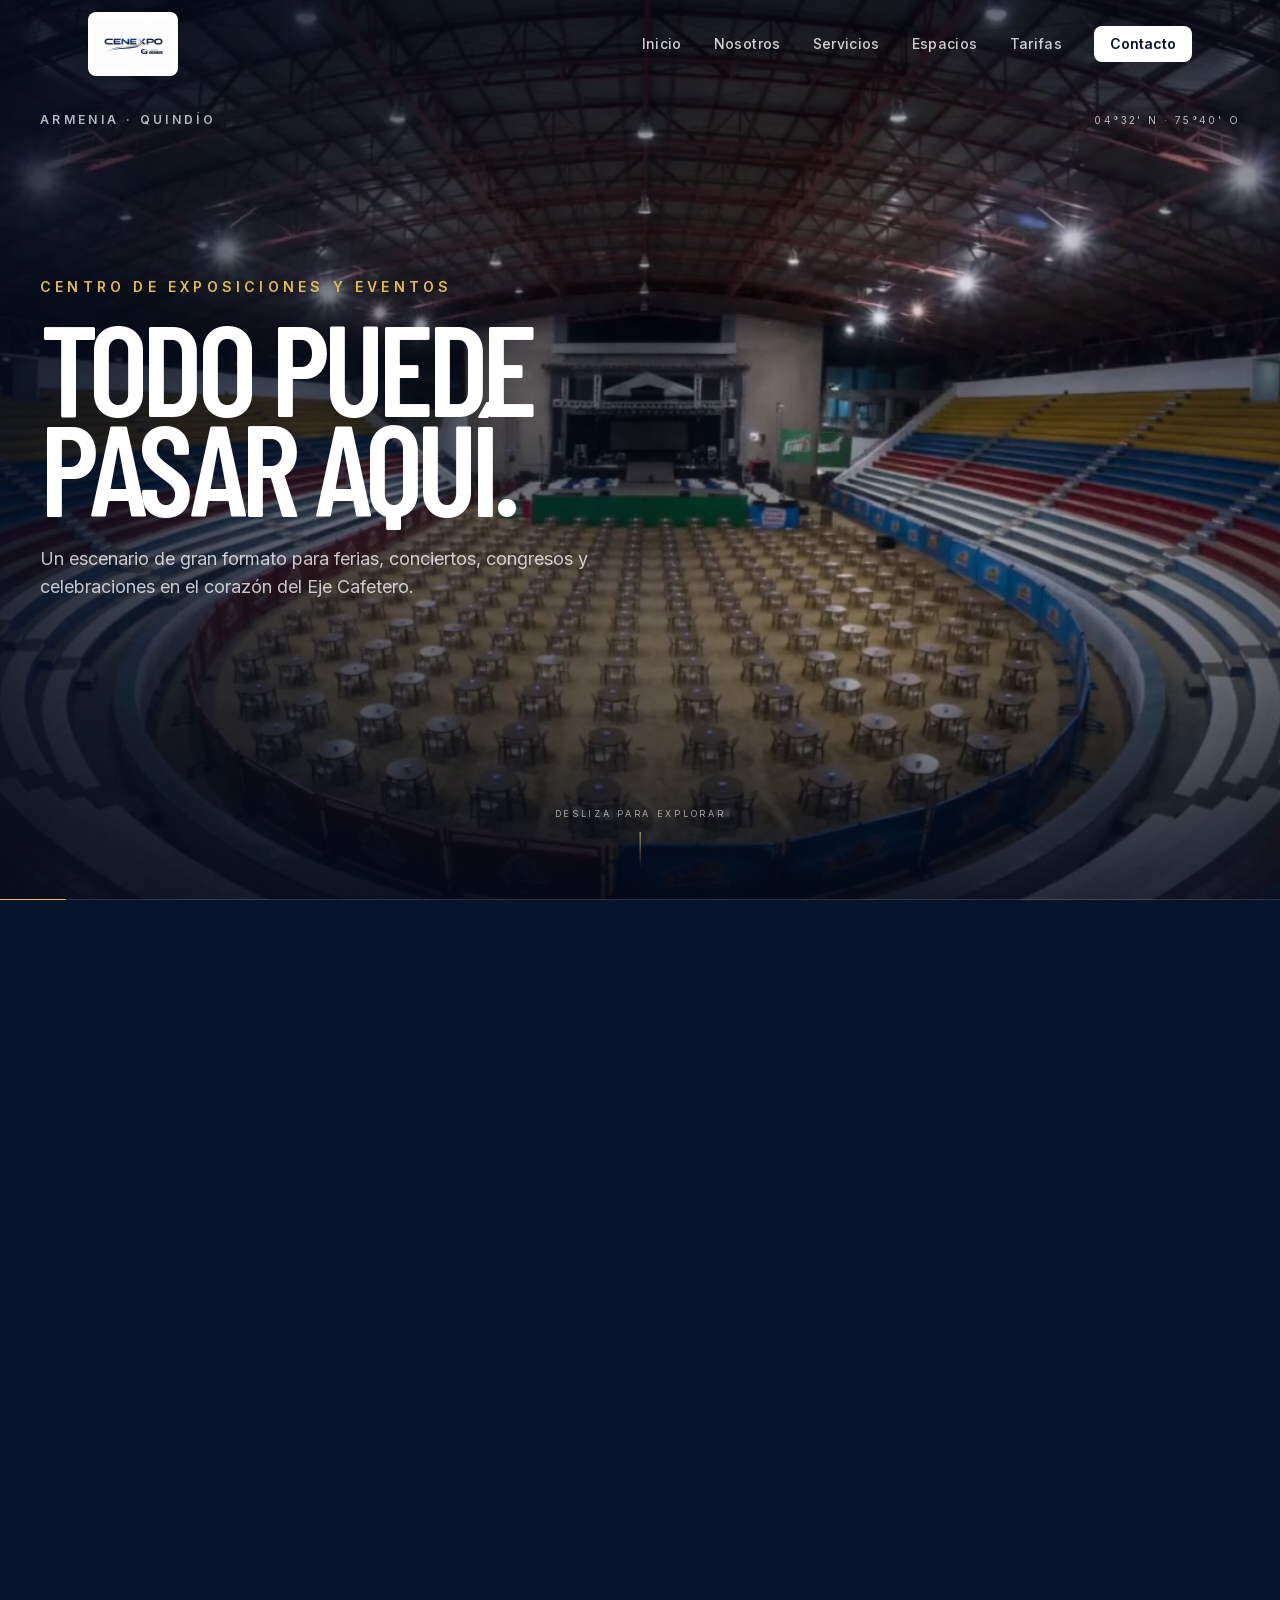
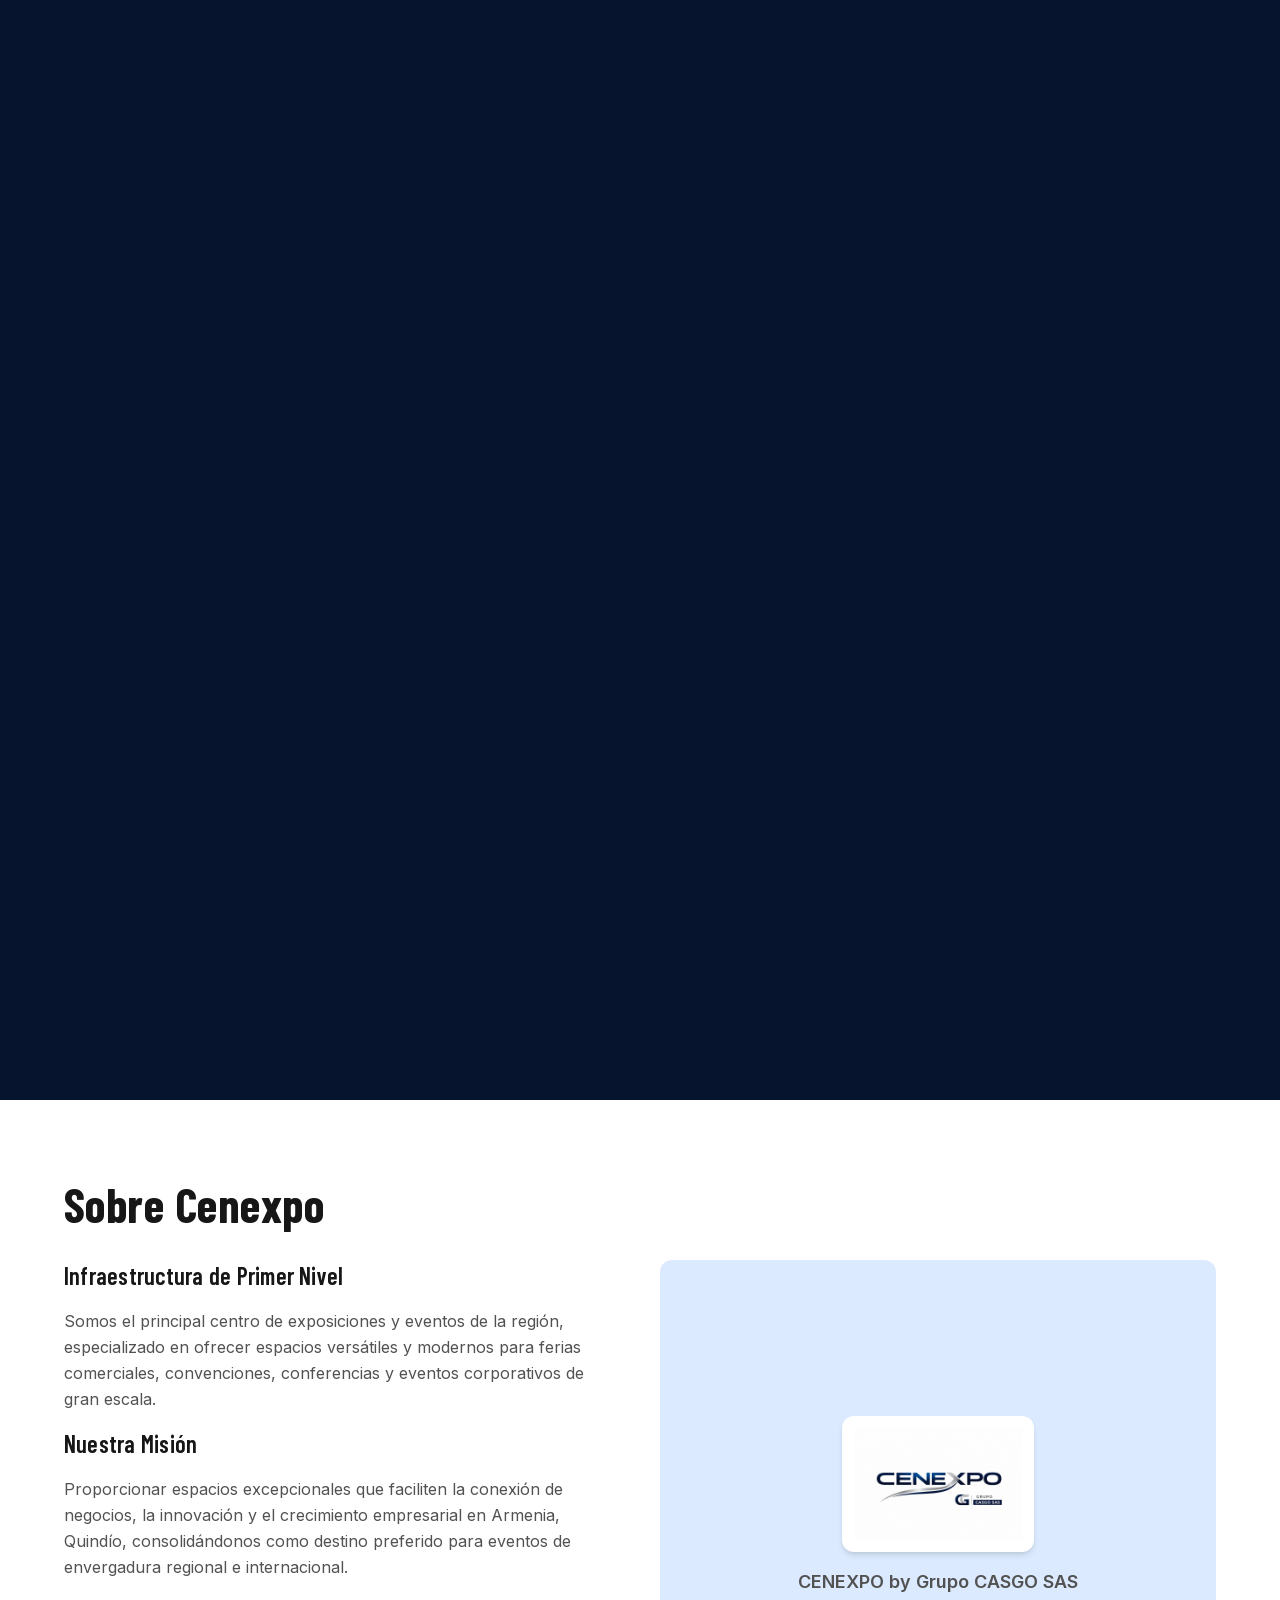
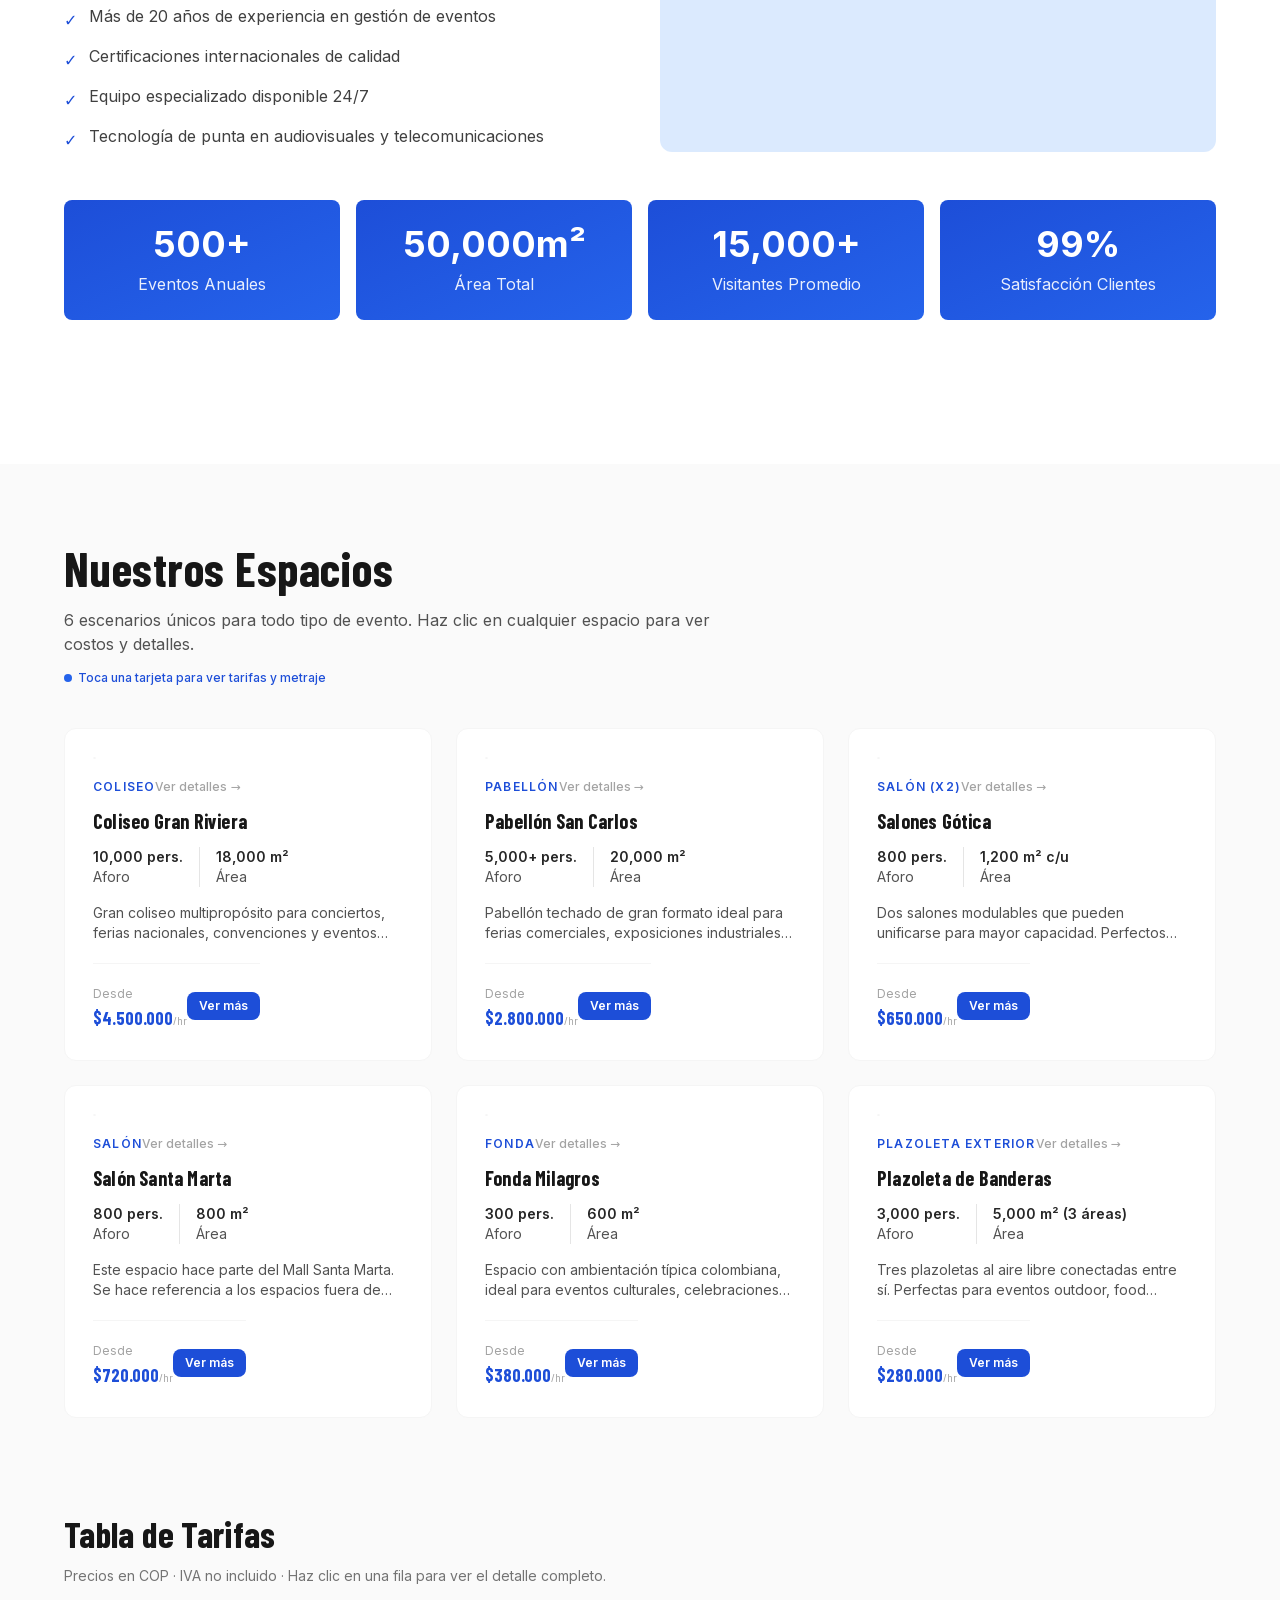
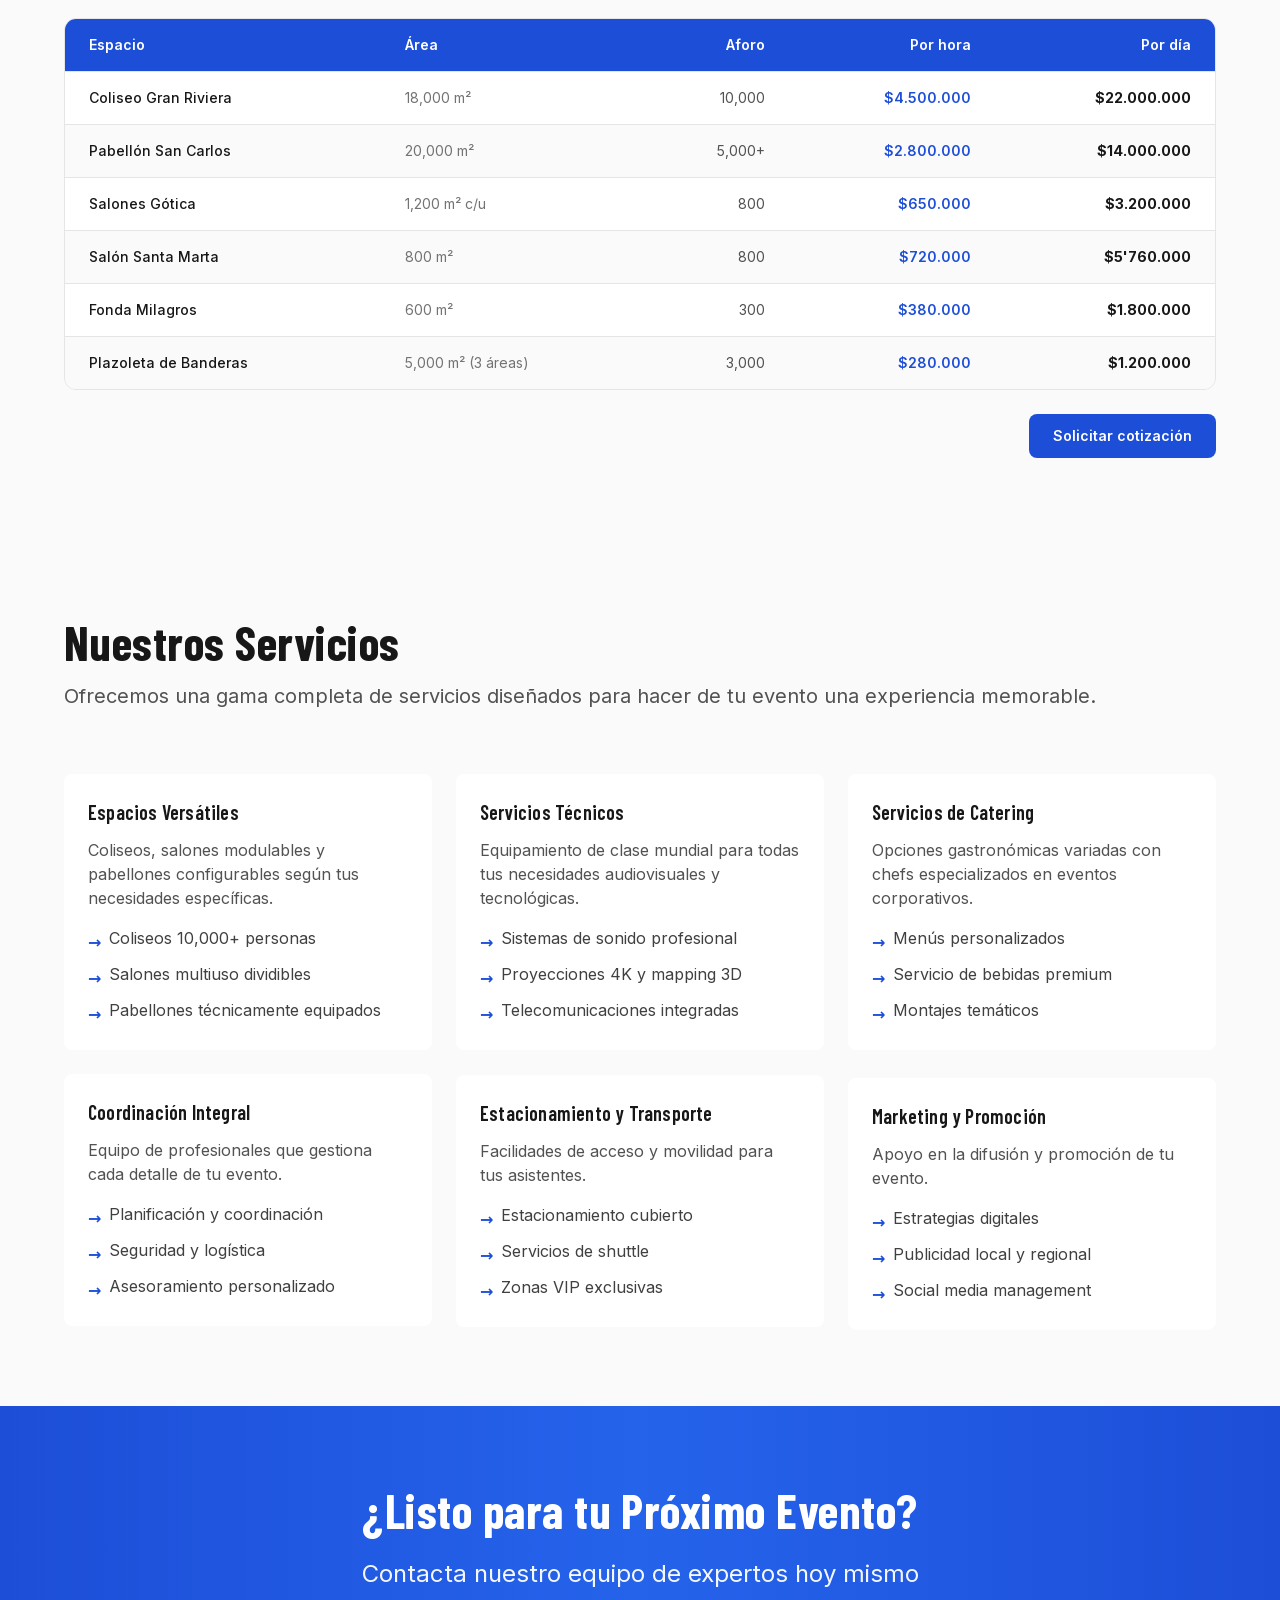
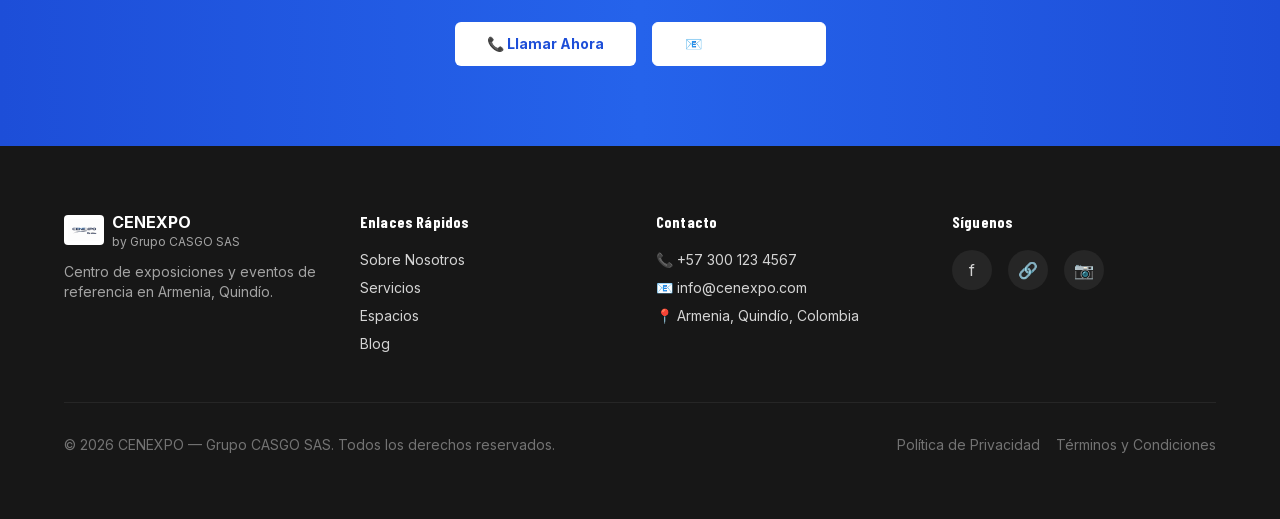
==== commit 25ad443a: "Header: agrandar logo y quitar wordmark de texto CENEXPO Co-Authored-By: Claude Opus 4.8 <noreply@an" ====
--- a/index.html
+++ b/index.html
@@ -1 +1 @@
-<!DOCTYPE html><html lang="es" class="__variable_385118 __variable_8b3a0b"><head><meta charSet="utf-8"/><meta charSet="utf-8"/><meta name="viewport" content="width=device-width, initial-scale=1"/><meta name="viewport" content="width=device-width, initial-scale=1"/><link rel="preload" href="/_next/static/media/1f54c84255ccf44e-s.p.woff2" as="font" crossorigin="" type="font/woff2"/><link rel="preload" href="/_next/static/media/437e5f23c97e320c-s.p.woff2" as="font" crossorigin="" type="font/woff2"/><link rel="preload" href="/_next/static/media/5fb5c05ff73c0616-s.p.woff2" as="font" crossorigin="" type="font/woff2"/><link rel="preload" href="/_next/static/media/79f0f365efbf4f90-s.p.woff2" as="font" crossorigin="" type="font/woff2"/><link rel="preload" href="/_next/static/media/e4af272ccee01ff0-s.p.woff2" as="font" crossorigin="" type="font/woff2"/><link rel="stylesheet" href="/_next/static/css/93d6057caa32d320.css" data-precedence="next"/><link rel="preload" as="script" fetchPriority="low" href="/_next/static/chunks/webpack-47bdb569a9cc4c3c.js"/><script src="/_next/static/chunks/fd9d1056-b11b2651f33aae7f.js" async=""></script><script src="/_next/static/chunks/117-e173c366e2bfd494.js" async=""></script><script src="/_next/static/chunks/main-app-c1eb7e945126bd3e.js" async=""></script><script src="/_next/static/chunks/286-b998db0ec116f2e4.js" async=""></script><script src="/_next/static/chunks/138-22b239ea0471c13c.js" async=""></script><script src="/_next/static/chunks/app/page-87924a11bc78f5c5.js" async=""></script><script src="/_next/static/chunks/app/layout-3793ed0595a108a9.js" async=""></script><meta name="robots" content="index, follow"/><link rel="canonical" href="https://cenexpo.com"/><title>Cenexpo | Centro de Exposiciones y Eventos</title><meta name="description" content="Centro de exposiciones y eventos. Coliseos, salones y pabellones para ferias, convenciones y eventos corporativos en la Armenia, Quindío."/><meta name="keywords" content="centro de exposiciones, eventos, convenciones, coliseos, salones, pabellones, ferias"/><meta property="og:title" content="Cenexpo | Centro de Exposiciones y Eventos"/><meta property="og:description" content="Espacios modernos para tus eventos y convenciones. Infraestructura de clase mundial en la Armenia, Quindío."/><meta property="og:url" content="https://cenexpo.com/"/><meta property="og:locale" content="es_CO"/><meta property="og:type" content="website"/><meta name="twitter:card" content="summary"/><meta name="twitter:title" content="Cenexpo | Centro de Exposiciones y Eventos"/><meta name="twitter:description" content="Espacios modernos para tus eventos y convenciones. Infraestructura de clase mundial en la Armenia, Quindío."/><link rel="icon" href="/favicon-64.png" sizes="64x64" type="image/png"/><link rel="apple-touch-icon" href="/apple-touch-icon.png" sizes="192x192"/><meta name="next-size-adjust"/><script src="/_next/static/chunks/polyfills-42372ed130431b0a.js" noModule=""></script></head><body class="bg-white dark:bg-neutral-950 text-neutral-900 dark:text-white font-body"><header class="fixed top-0 z-50 w-full transition-colors duration-300 border-b border-transparent bg-transparent"><div class="max-w-6xl mx-auto px-4 md:px-6 py-3 flex justify-between items-center"><div class="flex items-center gap-3"><img alt="Grupo CASGO SAS" loading="lazy" width="44" height="44" decoding="async" data-nimg="1" class="rounded-md object-contain bg-white shadow-sm" style="color:transparent" src="/logo-casgo.jpeg"/><div class="flex flex-col leading-none gap-0.5"><span class="font-heading text-2xl font-bold tracking-widest uppercase transition-colors duration-300 text-white drop-shadow-[0_1px_8px_rgba(0,0,0,0.35)]">CENEXPO</span><span class="font-body text-[10px] tracking-widest uppercase font-medium transition-colors duration-300 text-white/70">by Grupo CASGO SAS</span></div></div><nav class="hidden md:flex gap-8 items-center"><a href="#inicio" class="font-body text-sm font-medium tracking-wide transition-colors text-white/80 hover:text-white">Inicio</a><a href="#sobre-nosotros" class="font-body text-sm font-medium tracking-wide transition-colors text-white/80 hover:text-white">Nosotros</a><a href="#servicios" class="font-body text-sm font-medium tracking-wide transition-colors text-white/80 hover:text-white">Servicios</a><a href="#espacios" class="font-body text-sm font-medium tracking-wide transition-colors text-white/80 hover:text-white">Espacios</a><a href="#tarifas" class="font-body text-sm font-medium tracking-wide transition-colors text-white/80 hover:text-white">Tarifas</a><a href="#contacto" class="font-body text-sm font-semibold px-4 py-2 rounded-lg transition-colors bg-white text-[#07142d] hover:bg-white/90">Contacto</a></nav><button type="button" class="md:hidden flex flex-col justify-center items-center w-10 h-10 rounded-lg transition-colors hover:bg-white/10" aria-label="Abrir menú" aria-expanded="false"><span class="block w-5 h-0.5 bg-white transition-all duration-300 "></span><span class="block w-5 h-0.5 bg-white mt-1 transition-all duration-300 "></span><span class="block w-5 h-0.5 bg-white mt-1 transition-all duration-300 "></span></button></div></header><main><section id="inicio" aria-label="Cenexpo, centro de experiencias" class="relative h-[300vh] bg-[#07142d]"><div class="sticky top-0 h-[100dvh] overflow-hidden bg-[#07142d]"><div class="absolute inset-0 origin-center will-change-transform" style="transform:perspective(1200px) scale(1.14) rotateX(1.2deg) rotateY(-1deg) translateZ(0)"><div class="absolute inset-0 bg-cover bg-center" style="background-image:url(&#x27;/cenexpo-hero-poster.jpg&#x27;)" aria-hidden="true"></div><video class="relative h-full w-full object-cover" src="/cenexpo-hero-scroll.mp4" poster="/cenexpo-hero-poster.jpg" muted="" playsInline="" preload="auto" aria-label="Recorrido visual por Cenexpo"></video></div><div class="absolute inset-0 bg-[linear-gradient(90deg,rgba(4,12,29,.82)_0%,rgba(4,12,29,.34)_42%,rgba(4,12,29,.08)_68%,rgba(4,12,29,.38)_100%)]"></div><div class="absolute inset-0 bg-[linear-gradient(180deg,rgba(3,10,25,.56)_0%,transparent_26%,transparent_62%,rgba(3,10,25,.78)_100%)]"></div><div class="hero-grain absolute inset-0 opacity-[0.11]"></div><div class="absolute inset-x-0 top-0 z-20 mx-auto flex max-w-[1440px] items-center justify-between px-5 pt-24 text-white/70 md:px-10 md:pt-28"><span class="font-body text-[10px] font-semibold uppercase tracking-[0.28em] md:text-xs">Armenia · Quindío</span><span class="hidden font-body text-[10px] uppercase tracking-[0.24em] sm:block">04°32&#x27; N · 75°40&#x27; O</span></div><div class="absolute inset-0 z-10 flex items-center" style="opacity:1;transform:none"><div class="mx-auto w-full max-w-[1440px] px-5 md:px-10"><div class="max-w-4xl"><p class="mb-5 font-body text-xs font-semibold uppercase tracking-[0.3em] text-[#e4bd4f] md:text-sm">Centro de exposiciones y eventos</p><h1 class="max-w-[13ch] text-balance font-heading text-[clamp(4rem,10vw,9.5rem)] font-semibold uppercase leading-[0.78] tracking-[-0.045em] text-white">Todo puede pasar aquí.</h1><p class="mt-7 max-w-xl text-pretty font-body text-base leading-relaxed text-white/75 md:text-lg">Un escenario de gran formato para ferias, conciertos, congresos y celebraciones en el corazón del Eje Cafetero.</p></div></div></div><div class="pointer-events-none absolute inset-0 z-10 flex items-center justify-end" style="opacity:0;transform:translateY(50px) translateZ(0)"><div class="mx-auto flex w-full max-w-[1440px] justify-end px-5 md:px-10"><div class="max-w-md border-l border-[#e4bd4f]/70 pl-6 md:pl-9"><span class="font-body text-[10px] uppercase tracking-[0.28em] text-[#e4bd4f]">Escala real</span><h2 class="mt-3 text-balance font-heading text-5xl font-semibold uppercase leading-[0.88] tracking-[-0.03em] text-white md:text-7xl">Espacios que transforman.</h2><p class="mt-5 max-w-sm font-body leading-relaxed text-white/70">Infraestructura flexible para producir experiencias memorables, desde el primer montaje hasta el último aplauso.</p></div></div></div><div class="absolute inset-0 z-10 flex items-end" style="opacity:0;transform:translateY(54px) translateZ(0)"><div class="mx-auto grid w-full max-w-[1440px] gap-8 px-5 pb-16 md:grid-cols-[1fr_auto] md:items-end md:px-10 md:pb-20"><h2 class="max-w-[11ch] text-balance font-heading text-5xl font-semibold uppercase leading-[0.86] tracking-[-0.035em] text-white md:text-8xl">Tu próximo gran evento empieza aquí.</h2><a href="#contacto" class="group pointer-events-auto inline-flex w-fit items-center gap-5 border border-[#e4bd4f]/70 bg-[#07142d]/55 px-6 py-4 font-body text-xs font-semibold uppercase tracking-[0.2em] text-white backdrop-blur-md transition duration-300 hover:border-[#e4bd4f] hover:bg-[#e4bd4f] hover:text-[#07142d] focus-visible:outline focus-visible:outline-2 focus-visible:outline-offset-4 focus-visible:outline-[#e4bd4f]">Cotiza tu evento<span aria-hidden="true" class="text-lg transition-transform group-hover:translate-x-1">→</span></a></div></div><div class="absolute bottom-0 left-0 right-0 z-30 h-px bg-white/15"><div class="h-full origin-left bg-[#e4bd4f]" style="transform:scaleX(0) translateZ(0)"></div></div><div class="absolute bottom-8 left-1/2 z-20 hidden -translate-x-1/2 flex-col items-center gap-3 text-white/60 md:flex" style="opacity:1"><span class="font-body text-[9px] uppercase tracking-[0.3em]">Desliza para explorar</span><span class="h-9 w-px bg-gradient-to-b from-[#e4bd4f] to-transparent"></span></div></div></section><section id="sobre-nosotros" class="py-20 px-4 md:px-6 bg-white dark:bg-neutral-950"><div class="max-w-6xl mx-auto"><div class="mb-16" style="opacity:0;transform:translateY(20px) translateZ(0)"><h2 class="text-4xl md:text-5xl font-bold mb-8 text-neutral-900 dark:text-white">Sobre Cenexpo</h2><div class="grid md:grid-cols-2 gap-10 mb-12"><div><h3 class="text-2xl font-semibold mb-4 text-neutral-900 dark:text-white">Infraestructura de Primer Nivel</h3><p class="text-neutral-600 dark:text-neutral-400 mb-4 leading-relaxed">Somos el principal centro de exposiciones y eventos de la región, especializado en ofrecer espacios versátiles y modernos para ferias comerciales, convenciones, conferencias y eventos corporativos de gran escala.</p><h3 class="text-2xl font-semibold mb-4 text-neutral-900 dark:text-white">Nuestra Misión</h3><p class="text-neutral-600 dark:text-neutral-400 mb-6 leading-relaxed">Proporcionar espacios excepcionales que faciliten la conexión de negocios, la innovación y el crecimiento empresarial en Armenia, Quindío, consolidándonos como destino preferido para eventos de envergadura regional e internacional.</p><ul class="space-y-3"><li class="flex items-start gap-3 text-neutral-700 dark:text-neutral-300"><span class="text-blue-700 font-bold mt-1">✓</span>Más de 20 años de experiencia en gestión de eventos</li><li class="flex items-start gap-3 text-neutral-700 dark:text-neutral-300"><span class="text-blue-700 font-bold mt-1">✓</span>Certificaciones internacionales de calidad</li><li class="flex items-start gap-3 text-neutral-700 dark:text-neutral-300"><span class="text-blue-700 font-bold mt-1">✓</span>Equipo especializado disponible 24/7</li><li class="flex items-start gap-3 text-neutral-700 dark:text-neutral-300"><span class="text-blue-700 font-bold mt-1">✓</span>Tecnología de punta en audiovisuales y telecomunicaciones</li></ul></div><div class="bg-gradient-to-br from-blue-100 to-blue-100 dark:from-blue-900/30 dark:to-blue-900/30 rounded-xl p-8 flex items-center justify-center min-h-[400px]" style="opacity:0;transform:scale(0.95) translateZ(0)"><div class="text-center"><img alt="CENEXPO by Grupo CASGO SAS" loading="lazy" width="192" height="192" decoding="async" data-nimg="1" class="object-contain mx-auto mb-4 rounded-xl bg-white p-3 shadow-md" style="color:transparent" src="/logo-casgo.jpeg"/><p class="text-neutral-600 dark:text-neutral-400 text-lg font-semibold">CENEXPO by Grupo CASGO SAS</p></div></div></div><div class="grid grid-cols-2 md:grid-cols-4 gap-4"><div class="bg-gradient-to-br from-blue-700 to-blue-600 rounded-lg p-6 text-white text-center" style="opacity:0;transform:translateY(10px) translateZ(0)"><div class="text-3xl md:text-4xl font-bold mb-2">500+</div><div class="text-sm md:text-base opacity-90">Eventos Anuales</div></div><div class="bg-gradient-to-br from-blue-700 to-blue-600 rounded-lg p-6 text-white text-center" style="opacity:0;transform:translateY(10px) translateZ(0)"><div class="text-3xl md:text-4xl font-bold mb-2">50,000m²</div><div class="text-sm md:text-base opacity-90">Área Total</div></div><div class="bg-gradient-to-br from-blue-700 to-blue-600 rounded-lg p-6 text-white text-center" style="opacity:0;transform:translateY(10px) translateZ(0)"><div class="text-3xl md:text-4xl font-bold mb-2">15,000+</div><div class="text-sm md:text-base opacity-90">Visitantes Promedio</div></div><div class="bg-gradient-to-br from-blue-700 to-blue-600 rounded-lg p-6 text-white text-center" style="opacity:0;transform:translateY(10px) translateZ(0)"><div class="text-3xl md:text-4xl font-bold mb-2">99%</div><div class="text-sm md:text-base opacity-90">Satisfacción Clientes</div></div></div></div></div></section><section id="espacios" class="py-20 px-4 md:px-6 bg-neutral-50 dark:bg-neutral-900"><div class="max-w-6xl mx-auto"><div class="mb-4" style="opacity:0;transform:translateY(20px) translateZ(0)"><h2 class="font-heading text-4xl md:text-5xl font-bold mb-4 text-neutral-900 dark:text-white">Nuestros Espacios</h2><p class="text-neutral-600 dark:text-neutral-400 max-w-2xl mb-2">6 escenarios únicos para todo tipo de evento. Haz clic en cualquier espacio para ver costos y detalles.</p><span class="inline-flex items-center gap-1.5 text-xs text-blue-700 dark:text-blue-400 font-medium"><span class="w-2 h-2 rounded-full bg-blue-600 animate-pulse"></span>Toca una tarjeta para ver tarifas y metraje</span></div><div class="grid grid-cols-1 md:grid-cols-2 lg:grid-cols-3 gap-6 mt-10 mb-24"><button class="text-left bg-white dark:bg-neutral-800 rounded-xl p-7 border border-neutral-100 dark:border-neutral-700 flex flex-col cursor-pointer group transition-colors hover:border-blue-300 dark:hover:border-blue-700" tabindex="0" style="opacity:0;transform:translateY(20px) translateZ(0)"><div class="relative mb-5 aspect-[4/3] overflow-hidden rounded-lg border border-neutral-100 dark:border-neutral-700 bg-white dark:bg-neutral-950"><img alt="Segmento del plano de aforos para Coliseo Gran Riviera" loading="lazy" decoding="async" data-nimg="fill" class="object-contain transition-transform duration-300 group-hover:scale-[1.03]" style="position:absolute;height:100%;width:100%;left:0;top:0;right:0;bottom:0;color:transparent" src="/cenexpo-map-segments/coliseo-gran-riviera.webp"/></div><div class="flex justify-between items-start mb-3"><span class="text-xs font-semibold uppercase tracking-widest text-blue-700 dark:text-blue-400">Coliseo</span><span class="text-xs text-neutral-400 group-hover:text-blue-600 transition-colors font-medium">Ver detalles →</span></div><h3 class="font-heading text-xl font-bold mb-3 text-neutral-900 dark:text-white">Coliseo Gran Riviera</h3><div class="flex gap-4 mb-4"><div class="text-sm text-neutral-600 dark:text-neutral-400"><span class="block font-semibold text-neutral-800 dark:text-neutral-200">10,000<!-- --> pers.</span>Aforo</div><div class="w-px bg-neutral-200 dark:bg-neutral-700"></div><div class="text-sm text-neutral-600 dark:text-neutral-400"><span class="block font-semibold text-neutral-800 dark:text-neutral-200">18,000 m²</span>Área</div></div><p class="text-neutral-600 dark:text-neutral-400 text-sm mb-5 flex-1 line-clamp-2">Gran coliseo multipropósito para conciertos, ferias nacionales, convenciones y eventos deportivos de gran escala. Infraestructura técnica de clase mundial con acceso de carga y amplio parqueadero.</p><div class="mt-auto pt-4 border-t border-neutral-100 dark:border-neutral-700 flex justify-between items-center"><div><span class="text-xs text-neutral-400">Desde</span><div class="font-heading text-lg font-bold text-blue-700">$4.500.000<span class="text-xs font-normal text-neutral-400">/hr</span></div></div><div class="bg-blue-700 group-hover:bg-blue-800 text-white text-xs font-semibold px-3 py-1.5 rounded-lg transition-colors">Ver más</div></div></button><button class="text-left bg-white dark:bg-neutral-800 rounded-xl p-7 border border-neutral-100 dark:border-neutral-700 flex flex-col cursor-pointer group transition-colors hover:border-blue-300 dark:hover:border-blue-700" tabindex="0" style="opacity:0;transform:translateY(20px) translateZ(0)"><div class="relative mb-5 aspect-[4/3] overflow-hidden rounded-lg border border-neutral-100 dark:border-neutral-700 bg-white dark:bg-neutral-950"><img alt="Segmento del plano de aforos para Pabellón San Carlos" loading="lazy" decoding="async" data-nimg="fill" class="object-contain transition-transform duration-300 group-hover:scale-[1.03]" style="position:absolute;height:100%;width:100%;left:0;top:0;right:0;bottom:0;color:transparent" src="/cenexpo-map-segments/pabellon-san-carlos.webp"/></div><div class="flex justify-between items-start mb-3"><span class="text-xs font-semibold uppercase tracking-widest text-blue-700 dark:text-blue-400">Pabellón</span><span class="text-xs text-neutral-400 group-hover:text-blue-600 transition-colors font-medium">Ver detalles →</span></div><h3 class="font-heading text-xl font-bold mb-3 text-neutral-900 dark:text-white">Pabellón San Carlos</h3><div class="flex gap-4 mb-4"><div class="text-sm text-neutral-600 dark:text-neutral-400"><span class="block font-semibold text-neutral-800 dark:text-neutral-200">5,000+<!-- --> pers.</span>Aforo</div><div class="w-px bg-neutral-200 dark:bg-neutral-700"></div><div class="text-sm text-neutral-600 dark:text-neutral-400"><span class="block font-semibold text-neutral-800 dark:text-neutral-200">20,000 m²</span>Área</div></div><p class="text-neutral-600 dark:text-neutral-400 text-sm mb-5 flex-1 line-clamp-2">Pabellón techado de gran formato ideal para ferias comerciales, exposiciones industriales y showrooms. Puertas de acceso amplias para maquinaria y stands.</p><div class="mt-auto pt-4 border-t border-neutral-100 dark:border-neutral-700 flex justify-between items-center"><div><span class="text-xs text-neutral-400">Desde</span><div class="font-heading text-lg font-bold text-blue-700">$2.800.000<span class="text-xs font-normal text-neutral-400">/hr</span></div></div><div class="bg-blue-700 group-hover:bg-blue-800 text-white text-xs font-semibold px-3 py-1.5 rounded-lg transition-colors">Ver más</div></div></button><button class="text-left bg-white dark:bg-neutral-800 rounded-xl p-7 border border-neutral-100 dark:border-neutral-700 flex flex-col cursor-pointer group transition-colors hover:border-blue-300 dark:hover:border-blue-700" tabindex="0" style="opacity:0;transform:translateY(20px) translateZ(0)"><div class="relative mb-5 aspect-[4/3] overflow-hidden rounded-lg border border-neutral-100 dark:border-neutral-700 bg-white dark:bg-neutral-950"><img alt="Segmento del plano de aforos para Salones Gótica" loading="lazy" decoding="async" data-nimg="fill" class="object-contain transition-transform duration-300 group-hover:scale-[1.03]" style="position:absolute;height:100%;width:100%;left:0;top:0;right:0;bottom:0;color:transparent" src="/cenexpo-map-segments/salones-gotica.webp"/></div><div class="flex justify-between items-start mb-3"><span class="text-xs font-semibold uppercase tracking-widest text-blue-700 dark:text-blue-400">Salón (x2)</span><span class="text-xs text-neutral-400 group-hover:text-blue-600 transition-colors font-medium">Ver detalles →</span></div><h3 class="font-heading text-xl font-bold mb-3 text-neutral-900 dark:text-white">Salones Gótica</h3><div class="flex gap-4 mb-4"><div class="text-sm text-neutral-600 dark:text-neutral-400"><span class="block font-semibold text-neutral-800 dark:text-neutral-200">800<!-- --> pers.</span>Aforo</div><div class="w-px bg-neutral-200 dark:bg-neutral-700"></div><div class="text-sm text-neutral-600 dark:text-neutral-400"><span class="block font-semibold text-neutral-800 dark:text-neutral-200">1,200 m² c/u</span>Área</div></div><p class="text-neutral-600 dark:text-neutral-400 text-sm mb-5 flex-1 line-clamp-2">Dos salones modulables que pueden unificarse para mayor capacidad. Perfectos para conferencias, graduaciones, lanzamientos y eventos corporativos.</p><div class="mt-auto pt-4 border-t border-neutral-100 dark:border-neutral-700 flex justify-between items-center"><div><span class="text-xs text-neutral-400">Desde</span><div class="font-heading text-lg font-bold text-blue-700">$650.000<span class="text-xs font-normal text-neutral-400">/hr</span></div></div><div class="bg-blue-700 group-hover:bg-blue-800 text-white text-xs font-semibold px-3 py-1.5 rounded-lg transition-colors">Ver más</div></div></button><button class="text-left bg-white dark:bg-neutral-800 rounded-xl p-7 border border-neutral-100 dark:border-neutral-700 flex flex-col cursor-pointer group transition-colors hover:border-blue-300 dark:hover:border-blue-700" tabindex="0" style="opacity:0;transform:translateY(20px) translateZ(0)"><div class="relative mb-5 aspect-[4/3] overflow-hidden rounded-lg border border-neutral-100 dark:border-neutral-700 bg-white dark:bg-neutral-950"><img alt="Segmento del plano de aforos para Salón Santa Marta" loading="lazy" decoding="async" data-nimg="fill" class="object-contain transition-transform duration-300 group-hover:scale-[1.03]" style="position:absolute;height:100%;width:100%;left:0;top:0;right:0;bottom:0;color:transparent" src="/cenexpo-map-segments/salon-santa-marta.webp"/></div><div class="flex justify-between items-start mb-3"><span class="text-xs font-semibold uppercase tracking-widest text-blue-700 dark:text-blue-400">Salón</span><span class="text-xs text-neutral-400 group-hover:text-blue-600 transition-colors font-medium">Ver detalles →</span></div><h3 class="font-heading text-xl font-bold mb-3 text-neutral-900 dark:text-white">Salón Santa Marta</h3><div class="flex gap-4 mb-4"><div class="text-sm text-neutral-600 dark:text-neutral-400"><span class="block font-semibold text-neutral-800 dark:text-neutral-200">800<!-- --> pers.</span>Aforo</div><div class="w-px bg-neutral-200 dark:bg-neutral-700"></div><div class="text-sm text-neutral-600 dark:text-neutral-400"><span class="block font-semibold text-neutral-800 dark:text-neutral-200">800 m²</span>Área</div></div><p class="text-neutral-600 dark:text-neutral-400 text-sm mb-5 flex-1 line-clamp-2">Este espacio hace parte del Mall Santa Marta. Se hace referencia a los espacios fuera de los locales. La plazoleta de comidas es de tipo outdoor.</p><div class="mt-auto pt-4 border-t border-neutral-100 dark:border-neutral-700 flex justify-between items-center"><div><span class="text-xs text-neutral-400">Desde</span><div class="font-heading text-lg font-bold text-blue-700">$720.000<span class="text-xs font-normal text-neutral-400">/hr</span></div></div><div class="bg-blue-700 group-hover:bg-blue-800 text-white text-xs font-semibold px-3 py-1.5 rounded-lg transition-colors">Ver más</div></div></button><button class="text-left bg-white dark:bg-neutral-800 rounded-xl p-7 border border-neutral-100 dark:border-neutral-700 flex flex-col cursor-pointer group transition-colors hover:border-blue-300 dark:hover:border-blue-700" tabindex="0" style="opacity:0;transform:translateY(20px) translateZ(0)"><div class="relative mb-5 aspect-[4/3] overflow-hidden rounded-lg border border-neutral-100 dark:border-neutral-700 bg-white dark:bg-neutral-950"><img alt="Segmento del plano de aforos para Fonda Milagros" loading="lazy" decoding="async" data-nimg="fill" class="object-contain transition-transform duration-300 group-hover:scale-[1.03]" style="position:absolute;height:100%;width:100%;left:0;top:0;right:0;bottom:0;color:transparent" src="/cenexpo-map-segments/fonda-milagros.webp"/></div><div class="flex justify-between items-start mb-3"><span class="text-xs font-semibold uppercase tracking-widest text-blue-700 dark:text-blue-400">Fonda</span><span class="text-xs text-neutral-400 group-hover:text-blue-600 transition-colors font-medium">Ver detalles →</span></div><h3 class="font-heading text-xl font-bold mb-3 text-neutral-900 dark:text-white">Fonda Milagros</h3><div class="flex gap-4 mb-4"><div class="text-sm text-neutral-600 dark:text-neutral-400"><span class="block font-semibold text-neutral-800 dark:text-neutral-200">300<!-- --> pers.</span>Aforo</div><div class="w-px bg-neutral-200 dark:bg-neutral-700"></div><div class="text-sm text-neutral-600 dark:text-neutral-400"><span class="block font-semibold text-neutral-800 dark:text-neutral-200">600 m²</span>Área</div></div><p class="text-neutral-600 dark:text-neutral-400 text-sm mb-5 flex-1 line-clamp-2">Espacio con ambientación típica colombiana, ideal para eventos culturales, celebraciones tradicionales, fiestas temáticas y activaciones de marca.</p><div class="mt-auto pt-4 border-t border-neutral-100 dark:border-neutral-700 flex justify-between items-center"><div><span class="text-xs text-neutral-400">Desde</span><div class="font-heading text-lg font-bold text-blue-700">$380.000<span class="text-xs font-normal text-neutral-400">/hr</span></div></div><div class="bg-blue-700 group-hover:bg-blue-800 text-white text-xs font-semibold px-3 py-1.5 rounded-lg transition-colors">Ver más</div></div></button><button class="text-left bg-white dark:bg-neutral-800 rounded-xl p-7 border border-neutral-100 dark:border-neutral-700 flex flex-col cursor-pointer group transition-colors hover:border-blue-300 dark:hover:border-blue-700" tabindex="0" style="opacity:0;transform:translateY(20px) translateZ(0)"><div class="relative mb-5 aspect-[4/3] overflow-hidden rounded-lg border border-neutral-100 dark:border-neutral-700 bg-white dark:bg-neutral-950"><img alt="Segmento del plano de aforos para Plazoleta de Banderas" loading="lazy" decoding="async" data-nimg="fill" class="object-contain transition-transform duration-300 group-hover:scale-[1.03]" style="position:absolute;height:100%;width:100%;left:0;top:0;right:0;bottom:0;color:transparent" src="/cenexpo-map-segments/plazoleta-banderas.webp"/></div><div class="flex justify-between items-start mb-3"><span class="text-xs font-semibold uppercase tracking-widest text-blue-700 dark:text-blue-400">Plazoleta exterior</span><span class="text-xs text-neutral-400 group-hover:text-blue-600 transition-colors font-medium">Ver detalles →</span></div><h3 class="font-heading text-xl font-bold mb-3 text-neutral-900 dark:text-white">Plazoleta de Banderas</h3><div class="flex gap-4 mb-4"><div class="text-sm text-neutral-600 dark:text-neutral-400"><span class="block font-semibold text-neutral-800 dark:text-neutral-200">3,000<!-- --> pers.</span>Aforo</div><div class="w-px bg-neutral-200 dark:bg-neutral-700"></div><div class="text-sm text-neutral-600 dark:text-neutral-400"><span class="block font-semibold text-neutral-800 dark:text-neutral-200">5,000 m² (3 áreas)</span>Área</div></div><p class="text-neutral-600 dark:text-neutral-400 text-sm mb-5 flex-1 line-clamp-2">Tres plazoletas al aire libre conectadas entre sí. Perfectas para eventos outdoor, food trucks, conciertos abiertos, inauguraciones y actividades recreativas.</p><div class="mt-auto pt-4 border-t border-neutral-100 dark:border-neutral-700 flex justify-between items-center"><div><span class="text-xs text-neutral-400">Desde</span><div class="font-heading text-lg font-bold text-blue-700">$280.000<span class="text-xs font-normal text-neutral-400">/hr</span></div></div><div class="bg-blue-700 group-hover:bg-blue-800 text-white text-xs font-semibold px-3 py-1.5 rounded-lg transition-colors">Ver más</div></div></button></div><div id="tarifas" style="opacity:0;transform:translateY(20px) translateZ(0)"><div class="mb-8"><h2 class="font-heading text-3xl md:text-4xl font-bold mb-3 text-neutral-900 dark:text-white">Tabla de Tarifas</h2><p class="text-neutral-500 dark:text-neutral-400 text-sm">Precios en COP · IVA no incluido · Haz clic en una fila para ver el detalle completo.</p></div><div class="sm:hidden flex flex-col gap-3"><button type="button" class="w-full text-left bg-white dark:bg-neutral-800 rounded-xl border border-neutral-200 dark:border-neutral-700 p-4 active:bg-blue-50 dark:active:bg-blue-950/20 transition-colors"><div class="flex justify-between items-start mb-2"><span class="font-semibold text-neutral-900 dark:text-white text-sm">Coliseo Gran Riviera</span><span class="text-xs text-neutral-400 ml-2 flex-shrink-0">18,000 m²</span></div><div class="flex gap-4 text-xs"><div><span class="text-neutral-400">Aforo </span><span class="text-neutral-700 dark:text-neutral-300 font-medium">10,000</span></div><div><span class="text-neutral-400">Hora </span><span class="text-blue-700 dark:text-blue-400 font-semibold">$4.500.000</span></div><div><span class="text-neutral-400">Día </span><span class="text-neutral-900 dark:text-white font-bold">$22.000.000</span></div></div></button><button type="button" class="w-full text-left bg-white dark:bg-neutral-800 rounded-xl border border-neutral-200 dark:border-neutral-700 p-4 active:bg-blue-50 dark:active:bg-blue-950/20 transition-colors"><div class="flex justify-between items-start mb-2"><span class="font-semibold text-neutral-900 dark:text-white text-sm">Pabellón San Carlos</span><span class="text-xs text-neutral-400 ml-2 flex-shrink-0">20,000 m²</span></div><div class="flex gap-4 text-xs"><div><span class="text-neutral-400">Aforo </span><span class="text-neutral-700 dark:text-neutral-300 font-medium">5,000+</span></div><div><span class="text-neutral-400">Hora </span><span class="text-blue-700 dark:text-blue-400 font-semibold">$2.800.000</span></div><div><span class="text-neutral-400">Día </span><span class="text-neutral-900 dark:text-white font-bold">$14.000.000</span></div></div></button><button type="button" class="w-full text-left bg-white dark:bg-neutral-800 rounded-xl border border-neutral-200 dark:border-neutral-700 p-4 active:bg-blue-50 dark:active:bg-blue-950/20 transition-colors"><div class="flex justify-between items-start mb-2"><span class="font-semibold text-neutral-900 dark:text-white text-sm">Salones Gótica</span><span class="text-xs text-neutral-400 ml-2 flex-shrink-0">1,200 m² c/u</span></div><div class="flex gap-4 text-xs"><div><span class="text-neutral-400">Aforo </span><span class="text-neutral-700 dark:text-neutral-300 font-medium">800</span></div><div><span class="text-neutral-400">Hora </span><span class="text-blue-700 dark:text-blue-400 font-semibold">$650.000</span></div><div><span class="text-neutral-400">Día </span><span class="text-neutral-900 dark:text-white font-bold">$3.200.000</span></div></div></button><button type="button" class="w-full text-left bg-white dark:bg-neutral-800 rounded-xl border border-neutral-200 dark:border-neutral-700 p-4 active:bg-blue-50 dark:active:bg-blue-950/20 transition-colors"><div class="flex justify-between items-start mb-2"><span class="font-semibold text-neutral-900 dark:text-white text-sm">Salón Santa Marta</span><span class="text-xs text-neutral-400 ml-2 flex-shrink-0">800 m²</span></div><div class="flex gap-4 text-xs"><div><span class="text-neutral-400">Aforo </span><span class="text-neutral-700 dark:text-neutral-300 font-medium">800</span></div><div><span class="text-neutral-400">Hora </span><span class="text-blue-700 dark:text-blue-400 font-semibold">$720.000</span></div><div><span class="text-neutral-400">Día </span><span class="text-neutral-900 dark:text-white font-bold">$5&#x27;760.000</span></div></div></button><button type="button" class="w-full text-left bg-white dark:bg-neutral-800 rounded-xl border border-neutral-200 dark:border-neutral-700 p-4 active:bg-blue-50 dark:active:bg-blue-950/20 transition-colors"><div class="flex justify-between items-start mb-2"><span class="font-semibold text-neutral-900 dark:text-white text-sm">Fonda Milagros</span><span class="text-xs text-neutral-400 ml-2 flex-shrink-0">600 m²</span></div><div class="flex gap-4 text-xs"><div><span class="text-neutral-400">Aforo </span><span class="text-neutral-700 dark:text-neutral-300 font-medium">300</span></div><div><span class="text-neutral-400">Hora </span><span class="text-blue-700 dark:text-blue-400 font-semibold">$380.000</span></div><div><span class="text-neutral-400">Día </span><span class="text-neutral-900 dark:text-white font-bold">$1.800.000</span></div></div></button><button type="button" class="w-full text-left bg-white dark:bg-neutral-800 rounded-xl border border-neutral-200 dark:border-neutral-700 p-4 active:bg-blue-50 dark:active:bg-blue-950/20 transition-colors"><div class="flex justify-between items-start mb-2"><span class="font-semibold text-neutral-900 dark:text-white text-sm">Plazoleta de Banderas</span><span class="text-xs text-neutral-400 ml-2 flex-shrink-0">5,000 m² (3 áreas)</span></div><div class="flex gap-4 text-xs"><div><span class="text-neutral-400">Aforo </span><span class="text-neutral-700 dark:text-neutral-300 font-medium">3,000</span></div><div><span class="text-neutral-400">Hora </span><span class="text-blue-700 dark:text-blue-400 font-semibold">$280.000</span></div><div><span class="text-neutral-400">Día </span><span class="text-neutral-900 dark:text-white font-bold">$1.200.000</span></div></div></button></div><div class="hidden sm:block overflow-x-auto rounded-xl border border-neutral-200 dark:border-neutral-700"><table class="w-full text-sm"><thead><tr class="bg-blue-700 text-white"><th class="text-left px-6 py-4 font-semibold">Espacio</th><th class="text-left px-6 py-4 font-semibold">Área</th><th class="text-right px-6 py-4 font-semibold">Aforo</th><th class="text-right px-6 py-4 font-semibold">Por hora</th><th class="text-right px-6 py-4 font-semibold">Por día</th></tr></thead><tbody><tr class="border-t border-neutral-200 dark:border-neutral-700 cursor-pointer hover:bg-blue-50 dark:hover:bg-blue-950/20 transition-colors bg-white dark:bg-neutral-800"><td class="px-6 py-4 font-medium text-neutral-900 dark:text-white">Coliseo Gran Riviera</td><td class="px-6 py-4 text-neutral-500 dark:text-neutral-400">18,000 m²</td><td class="px-6 py-4 text-right text-neutral-600 dark:text-neutral-400">10,000</td><td class="px-6 py-4 text-right font-semibold text-blue-700 dark:text-blue-400">$4.500.000</td><td class="px-6 py-4 text-right font-bold text-neutral-900 dark:text-white">$22.000.000</td></tr><tr class="border-t border-neutral-200 dark:border-neutral-700 cursor-pointer hover:bg-blue-50 dark:hover:bg-blue-950/20 transition-colors bg-neutral-50 dark:bg-neutral-850"><td class="px-6 py-4 font-medium text-neutral-900 dark:text-white">Pabellón San Carlos</td><td class="px-6 py-4 text-neutral-500 dark:text-neutral-400">20,000 m²</td><td class="px-6 py-4 text-right text-neutral-600 dark:text-neutral-400">5,000+</td><td class="px-6 py-4 text-right font-semibold text-blue-700 dark:text-blue-400">$2.800.000</td><td class="px-6 py-4 text-right font-bold text-neutral-900 dark:text-white">$14.000.000</td></tr><tr class="border-t border-neutral-200 dark:border-neutral-700 cursor-pointer hover:bg-blue-50 dark:hover:bg-blue-950/20 transition-colors bg-white dark:bg-neutral-800"><td class="px-6 py-4 font-medium text-neutral-900 dark:text-white">Salones Gótica</td><td class="px-6 py-4 text-neutral-500 dark:text-neutral-400">1,200 m² c/u</td><td class="px-6 py-4 text-right text-neutral-600 dark:text-neutral-400">800</td><td class="px-6 py-4 text-right font-semibold text-blue-700 dark:text-blue-400">$650.000</td><td class="px-6 py-4 text-right font-bold text-neutral-900 dark:text-white">$3.200.000</td></tr><tr class="border-t border-neutral-200 dark:border-neutral-700 cursor-pointer hover:bg-blue-50 dark:hover:bg-blue-950/20 transition-colors bg-neutral-50 dark:bg-neutral-850"><td class="px-6 py-4 font-medium text-neutral-900 dark:text-white">Salón Santa Marta</td><td class="px-6 py-4 text-neutral-500 dark:text-neutral-400">800 m²</td><td class="px-6 py-4 text-right text-neutral-600 dark:text-neutral-400">800</td><td class="px-6 py-4 text-right font-semibold text-blue-700 dark:text-blue-400">$720.000</td><td class="px-6 py-4 text-right font-bold text-neutral-900 dark:text-white">$5&#x27;760.000</td></tr><tr class="border-t border-neutral-200 dark:border-neutral-700 cursor-pointer hover:bg-blue-50 dark:hover:bg-blue-950/20 transition-colors bg-white dark:bg-neutral-800"><td class="px-6 py-4 font-medium text-neutral-900 dark:text-white">Fonda Milagros</td><td class="px-6 py-4 text-neutral-500 dark:text-neutral-400">600 m²</td><td class="px-6 py-4 text-right text-neutral-600 dark:text-neutral-400">300</td><td class="px-6 py-4 text-right font-semibold text-blue-700 dark:text-blue-400">$380.000</td><td class="px-6 py-4 text-right font-bold text-neutral-900 dark:text-white">$1.800.000</td></tr><tr class="border-t border-neutral-200 dark:border-neutral-700 cursor-pointer hover:bg-blue-50 dark:hover:bg-blue-950/20 transition-colors bg-neutral-50 dark:bg-neutral-850"><td class="px-6 py-4 font-medium text-neutral-900 dark:text-white">Plazoleta de Banderas</td><td class="px-6 py-4 text-neutral-500 dark:text-neutral-400">5,000 m² (3 áreas)</td><td class="px-6 py-4 text-right text-neutral-600 dark:text-neutral-400">3,000</td><td class="px-6 py-4 text-right font-semibold text-blue-700 dark:text-blue-400">$280.000</td><td class="px-6 py-4 text-right font-bold text-neutral-900 dark:text-white">$1.200.000</td></tr></tbody></table></div><div class="mt-6 flex justify-end"><a href="#contacto" class="bg-blue-700 hover:bg-blue-800 text-white font-semibold px-6 py-3 rounded-lg transition-colors text-sm">Solicitar cotización</a></div></div></div></section><section id="servicios" class="py-20 px-4 md:px-6 bg-neutral-50 dark:bg-neutral-900"><div class="max-w-6xl mx-auto"><div class="mb-16" style="opacity:0;transform:translateY(20px) translateZ(0)"><h2 class="text-4xl md:text-5xl font-bold mb-4 text-neutral-900 dark:text-white">Nuestros Servicios</h2><p class="text-xl text-neutral-600 dark:text-neutral-400">Ofrecemos una gama completa de servicios diseñados para hacer de tu evento una experiencia memorable.</p></div><div class="grid grid-cols-1 md:grid-cols-2 lg:grid-cols-3 gap-6"><div class="bg-white dark:bg-neutral-800 rounded-lg p-6 hover:shadow-lg transition-shadow" style="opacity:0;transform:translateY(20px) translateZ(0)"><h3 class="text-xl font-semibold mb-3 text-neutral-900 dark:text-white">Espacios Versátiles</h3><p class="text-neutral-600 dark:text-neutral-400 mb-4">Coliseos, salones modulables y pabellones configurables según tus necesidades específicas.</p><ul class="space-y-2"><li class="flex items-start gap-2 text-neutral-700 dark:text-neutral-300"><span class="text-blue-700 font-bold mt-1">→</span>Coliseos 10,000+ personas</li><li class="flex items-start gap-2 text-neutral-700 dark:text-neutral-300"><span class="text-blue-700 font-bold mt-1">→</span>Salones multiuso dividibles</li><li class="flex items-start gap-2 text-neutral-700 dark:text-neutral-300"><span class="text-blue-700 font-bold mt-1">→</span>Pabellones técnicamente equipados</li></ul></div><div class="bg-white dark:bg-neutral-800 rounded-lg p-6 hover:shadow-lg transition-shadow" style="opacity:0;transform:translateY(20px) translateZ(0)"><h3 class="text-xl font-semibold mb-3 text-neutral-900 dark:text-white">Servicios Técnicos</h3><p class="text-neutral-600 dark:text-neutral-400 mb-4">Equipamiento de clase mundial para todas tus necesidades audiovisuales y tecnológicas.</p><ul class="space-y-2"><li class="flex items-start gap-2 text-neutral-700 dark:text-neutral-300"><span class="text-blue-700 font-bold mt-1">→</span>Sistemas de sonido profesional</li><li class="flex items-start gap-2 text-neutral-700 dark:text-neutral-300"><span class="text-blue-700 font-bold mt-1">→</span>Proyecciones 4K y mapping 3D</li><li class="flex items-start gap-2 text-neutral-700 dark:text-neutral-300"><span class="text-blue-700 font-bold mt-1">→</span>Telecomunicaciones integradas</li></ul></div><div class="bg-white dark:bg-neutral-800 rounded-lg p-6 hover:shadow-lg transition-shadow" style="opacity:0;transform:translateY(20px) translateZ(0)"><h3 class="text-xl font-semibold mb-3 text-neutral-900 dark:text-white">Servicios de Catering</h3><p class="text-neutral-600 dark:text-neutral-400 mb-4">Opciones gastronómicas variadas con chefs especializados en eventos corporativos.</p><ul class="space-y-2"><li class="flex items-start gap-2 text-neutral-700 dark:text-neutral-300"><span class="text-blue-700 font-bold mt-1">→</span>Menús personalizados</li><li class="flex items-start gap-2 text-neutral-700 dark:text-neutral-300"><span class="text-blue-700 font-bold mt-1">→</span>Servicio de bebidas premium</li><li class="flex items-start gap-2 text-neutral-700 dark:text-neutral-300"><span class="text-blue-700 font-bold mt-1">→</span>Montajes temáticos</li></ul></div><div class="bg-white dark:bg-neutral-800 rounded-lg p-6 hover:shadow-lg transition-shadow" style="opacity:0;transform:translateY(20px) translateZ(0)"><h3 class="text-xl font-semibold mb-3 text-neutral-900 dark:text-white">Coordinación Integral</h3><p class="text-neutral-600 dark:text-neutral-400 mb-4">Equipo de profesionales que gestiona cada detalle de tu evento.</p><ul class="space-y-2"><li class="flex items-start gap-2 text-neutral-700 dark:text-neutral-300"><span class="text-blue-700 font-bold mt-1">→</span>Planificación y coordinación</li><li class="flex items-start gap-2 text-neutral-700 dark:text-neutral-300"><span class="text-blue-700 font-bold mt-1">→</span>Seguridad y logística</li><li class="flex items-start gap-2 text-neutral-700 dark:text-neutral-300"><span class="text-blue-700 font-bold mt-1">→</span>Asesoramiento personalizado</li></ul></div><div class="bg-white dark:bg-neutral-800 rounded-lg p-6 hover:shadow-lg transition-shadow" style="opacity:0;transform:translateY(20px) translateZ(0)"><h3 class="text-xl font-semibold mb-3 text-neutral-900 dark:text-white">Estacionamiento y Transporte</h3><p class="text-neutral-600 dark:text-neutral-400 mb-4">Facilidades de acceso y movilidad para tus asistentes.</p><ul class="space-y-2"><li class="flex items-start gap-2 text-neutral-700 dark:text-neutral-300"><span class="text-blue-700 font-bold mt-1">→</span>Estacionamiento cubierto</li><li class="flex items-start gap-2 text-neutral-700 dark:text-neutral-300"><span class="text-blue-700 font-bold mt-1">→</span>Servicios de shuttle</li><li class="flex items-start gap-2 text-neutral-700 dark:text-neutral-300"><span class="text-blue-700 font-bold mt-1">→</span>Zonas VIP exclusivas</li></ul></div><div class="bg-white dark:bg-neutral-800 rounded-lg p-6 hover:shadow-lg transition-shadow" style="opacity:0;transform:translateY(20px) translateZ(0)"><h3 class="text-xl font-semibold mb-3 text-neutral-900 dark:text-white">Marketing y Promoción</h3><p class="text-neutral-600 dark:text-neutral-400 mb-4">Apoyo en la difusión y promoción de tu evento.</p><ul class="space-y-2"><li class="flex items-start gap-2 text-neutral-700 dark:text-neutral-300"><span class="text-blue-700 font-bold mt-1">→</span>Estrategias digitales</li><li class="flex items-start gap-2 text-neutral-700 dark:text-neutral-300"><span class="text-blue-700 font-bold mt-1">→</span>Publicidad local y regional</li><li class="flex items-start gap-2 text-neutral-700 dark:text-neutral-300"><span class="text-blue-700 font-bold mt-1">→</span>Social media management</li></ul></div></div></div></section><section class="py-20 px-4 md:px-6 bg-gradient-to-r from-blue-700 via-blue-600 to-blue-700"><div class="max-w-4xl mx-auto text-center text-white" style="opacity:0;transform:translateY(20px) translateZ(0)"><h2 class="text-4xl md:text-5xl font-bold mb-6">¿Listo para tu Próximo Evento?</h2><p class="text-xl md:text-2xl mb-8 opacity-95">Contacta nuestro equipo de expertos hoy mismo</p><div class="flex flex-col sm:flex-row gap-4 justify-center"><a href="tel:+573001234567"><button class="inline-flex items-center justify-center whitespace-nowrap text-sm ring-offset-background transition-colors focus-visible:outline-none focus-visible:ring-2 focus-visible:ring-ring focus-visible:ring-offset-2 disabled:pointer-events-none disabled:opacity-50 h-11 rounded-md px-8 bg-white text-blue-700 hover:bg-gray-100 font-bold">📞 Llamar Ahora</button></a><a href="mailto:info@cenexpo.com"><button class="inline-flex items-center justify-center whitespace-nowrap text-sm ring-offset-background transition-colors focus-visible:outline-none focus-visible:ring-2 focus-visible:ring-ring focus-visible:ring-offset-2 disabled:pointer-events-none disabled:opacity-50 border dark:border-neutral-700 bg-white dark:bg-neutral-900 dark:hover:bg-neutral-800 h-11 rounded-md px-8 border-white text-white hover:bg-white/10 font-bold">📧 Enviar Email</button></a></div></div></section></main><footer id="contacto" class="bg-neutral-900 dark:bg-black text-neutral-300 py-16 px-4 md:px-6"><div class="max-w-6xl mx-auto"><div class="grid grid-cols-1 md:grid-cols-2 lg:grid-cols-4 gap-8 mb-12"><div><div class="flex items-center gap-2 mb-3"><img alt="Grupo CASGO SAS" loading="lazy" width="40" height="40" decoding="async" data-nimg="1" class="object-contain rounded bg-white p-1" style="color:transparent" src="/logo-casgo.jpeg"/><div class="leading-tight"><p class="text-white font-bold text-base">CENEXPO</p><p class="text-neutral-400 text-xs">by Grupo CASGO SAS</p></div></div><p class="text-sm text-neutral-400">Centro de exposiciones y eventos de referencia en Armenia, Quindío.</p></div><div><h4 class="text-white font-bold mb-4">Enlaces Rápidos</h4><ul class="space-y-2 text-sm"><li><a href="#sobre-nosotros" class="hover:text-blue-400 transition">Sobre Nosotros</a></li><li><a href="#servicios" class="hover:text-blue-400 transition">Servicios</a></li><li><a href="#espacios" class="hover:text-blue-400 transition">Espacios</a></li><li><a href="#">Blog</a></li></ul></div><div><h4 class="text-white font-bold mb-4">Contacto</h4><ul class="space-y-2 text-sm"><li>📞 <a href="tel:+573001234567" class="hover:text-blue-400 transition">+57 300 123 4567</a></li><li>📧 <a href="mailto:info@cenexpo.com" class="hover:text-blue-400 transition">info@cenexpo.com</a></li><li>📍 Armenia, Quindío, Colombia</li></ul></div><div><h4 class="text-white font-bold mb-4">Síguenos</h4><div class="flex gap-4"><a href="#" class="w-10 h-10 bg-neutral-800 rounded-full flex items-center justify-center hover:bg-blue-700 transition">f</a><a href="#" class="w-10 h-10 bg-neutral-800 rounded-full flex items-center justify-center hover:bg-blue-700 transition">🔗</a><a href="#" class="w-10 h-10 bg-neutral-800 rounded-full flex items-center justify-center hover:bg-blue-700 transition">📷</a></div></div></div><div class="border-t border-neutral-800 pt-8"><div class="flex flex-col md:flex-row justify-between items-center text-sm text-neutral-500"><p>© 2026 CENEXPO — Grupo CASGO SAS. Todos los derechos reservados.</p><div class="mt-4 md:mt-0 space-x-4"><a href="#" class="hover:text-neutral-300 transition">Política de Privacidad</a><a href="#" class="hover:text-neutral-300 transition">Términos y Condiciones</a></div></div></div></div></footer><script type="application/ld+json">{"@context":"https://schema.org","@type":"Organization","name":"Cenexpo","description":"Centro de exposiciones y eventos en la Armenia, Quindío","url":"https://cenexpo.com","sameAs":["https://facebook.com/cenexpo","https://instagram.com/cenexpo"],"contactPoint":{"@type":"ContactPoint","contactType":"Customer Service","availableLanguage":"es"}}</script><script type="application/ld+json">{"@context":"https://schema.org","@type":"EventVenue","name":"Cenexpo","description":"Centro de exposiciones con coliseos, salones y pabellones para eventos","url":"https://cenexpo.com","amenityFeature":[{"@type":"Text","name":"Coliseos"},{"@type":"Text","name":"Salones multiuso"},{"@type":"Text","name":"Pabellones"},{"@type":"Text","name":"Servicios de catering"}]}</script><script src="/_next/static/chunks/webpack-47bdb569a9cc4c3c.js" async=""></script><script>(self.__next_f=self.__next_f||[]).push([0]);self.__next_f.push([2,null])</script><script>self.__next_f.push([1,"1:HL[\"/_next/static/media/1f54c84255ccf44e-s.p.woff2\",\"font\",{\"crossOrigin\":\"\",\"type\":\"font/woff2\"}]\n2:HL[\"/_next/static/media/437e5f23c97e320c-s.p.woff2\",\"font\",{\"crossOrigin\":\"\",\"type\":\"font/woff2\"}]\n3:HL[\"/_next/static/media/5fb5c05ff73c0616-s.p.woff2\",\"font\",{\"crossOrigin\":\"\",\"type\":\"font/woff2\"}]\n4:HL[\"/_next/static/media/79f0f365efbf4f90-s.p.woff2\",\"font\",{\"crossOrigin\":\"\",\"type\":\"font/woff2\"}]\n5:HL[\"/_next/static/media/e4af272ccee01ff0-s.p.woff2\",\"font\",{\"crossOrigin\":\"\",\"type\":\"font/woff2\"}]\n6:HL[\"/_next/static/css/93d6057caa32d320.css\",\"style\"]\n"])</script><script>self.__next_f.push([1,"7:I[2846,[],\"\"]\n9:I[8596,[\"286\",\"static/chunks/286-b998db0ec116f2e4.js\",\"138\",\"static/chunks/138-22b239ea0471c13c.js\",\"931\",\"static/chunks/app/page-87924a11bc78f5c5.js\"],\"Hero\"]\na:I[9059,[\"286\",\"static/chunks/286-b998db0ec116f2e4.js\",\"138\",\"static/chunks/138-22b239ea0471c13c.js\",\"931\",\"static/chunks/app/page-87924a11bc78f5c5.js\"],\"About\"]\nb:I[6194,[\"286\",\"static/chunks/286-b998db0ec116f2e4.js\",\"138\",\"static/chunks/138-22b239ea0471c13c.js\",\"931\",\"static/chunks/app/page-87924a11bc78f5c5.js\"],\"Spaces\"]\nc:I[8829,[\"286\",\"static/chunks/286-b998db0ec116f2e4.js\",\"138\",\"static/chunks/138-22b239ea0471c13c.js\",\"931\",\"static/chunks/app/page-87924a11bc78f5c5.js\"],\"Services\"]\nd:I[3312,[\"286\",\"static/chunks/286-b998db0ec116f2e4.js\",\"138\",\"static/chunks/138-22b239ea0471c13c.js\",\"931\",\"static/chunks/app/page-87924a11bc78f5c5.js\"],\"CTA\"]\ne:I[4356,[\"286\",\"static/chunks/286-b998db0ec116f2e4.js\",\"185\",\"static/chunks/app/layout-3793ed0595a108a9.js\"],\"Header\"]\nf:I[4707,[],\"\"]\n10:I[6423,[],\"\"]\n11:I[3284,[\"286\",\"static/chunks/286-b998db0ec116f2e4.js\",\"185\",\"static/chunks/app/layout-3793ed0595a108a9.js\"],\"Footer\"]\n13:I[1060,[],\"\"]\n14:[]\n"])</script><script>self.__next_f.push([1,"0:[\"$\",\"$L7\",null,{\"buildId\":\"5TF_c0Bjr59ZUlnxliBGw\",\"assetPrefix\":\"\",\"urlParts\":[\"\",\"\"],\"initialTree\":[\"\",{\"children\":[\"__PAGE__\",{}]},\"$undefined\",\"$undefined\",true],\"initialSeedData\":[\"\",{\"children\":[\"__PAGE__\",{},[[\"$L8\",[[\"$\",\"$L9\",null,{}],[\"$\",\"$La\",null,{}],[\"$\",\"$Lb\",null,{}],[\"$\",\"$Lc\",null,{}],[\"$\",\"$Ld\",null,{}]],null],null],null]},[[[[\"$\",\"link\",\"0\",{\"rel\":\"stylesheet\",\"href\":\"/_next/static/css/93d6057caa32d320.css\",\"precedence\":\"next\",\"crossOrigin\":\"$undefined\"}]],[\"$\",\"html\",null,{\"lang\":\"es\",\"className\":\"__variable_385118 __variable_8b3a0b\",\"children\":[[\"$\",\"head\",null,{\"children\":[[\"$\",\"meta\",null,{\"charSet\":\"utf-8\"}],[\"$\",\"meta\",null,{\"name\":\"viewport\",\"content\":\"width=device-width, initial-scale=1\"}],[\"$\",\"meta\",null,{\"name\":\"robots\",\"content\":\"index, follow\"}],[\"$\",\"link\",null,{\"rel\":\"canonical\",\"href\":\"https://cenexpo.com\"}]]}],[\"$\",\"body\",null,{\"className\":\"bg-white dark:bg-neutral-950 text-neutral-900 dark:text-white font-body\",\"children\":[[\"$\",\"$Le\",null,{}],[\"$\",\"main\",null,{\"children\":[\"$\",\"$Lf\",null,{\"parallelRouterKey\":\"children\",\"segmentPath\":[\"children\"],\"error\":\"$undefined\",\"errorStyles\":\"$undefined\",\"errorScripts\":\"$undefined\",\"template\":[\"$\",\"$L10\",null,{}],\"templateStyles\":\"$undefined\",\"templateScripts\":\"$undefined\",\"notFound\":[[\"$\",\"title\",null,{\"children\":\"404: This page could not be found.\"}],[\"$\",\"div\",null,{\"style\":{\"fontFamily\":\"system-ui,\\\"Segoe UI\\\",Roboto,Helvetica,Arial,sans-serif,\\\"Apple Color Emoji\\\",\\\"Segoe UI Emoji\\\"\",\"height\":\"100vh\",\"textAlign\":\"center\",\"display\":\"flex\",\"flexDirection\":\"column\",\"alignItems\":\"center\",\"justifyContent\":\"center\"},\"children\":[\"$\",\"div\",null,{\"children\":[[\"$\",\"style\",null,{\"dangerouslySetInnerHTML\":{\"__html\":\"body{color:#000;background:#fff;margin:0}.next-error-h1{border-right:1px solid rgba(0,0,0,.3)}@media (prefers-color-scheme:dark){body{color:#fff;background:#000}.next-error-h1{border-right:1px solid rgba(255,255,255,.3)}}\"}}],[\"$\",\"h1\",null,{\"className\":\"next-error-h1\",\"style\":{\"display\":\"inline-block\",\"margin\":\"0 20px 0 0\",\"padding\":\"0 23px 0 0\",\"fontSize\":24,\"fontWeight\":500,\"verticalAlign\":\"top\",\"lineHeight\":\"49px\"},\"children\":\"404\"}],[\"$\",\"div\",null,{\"style\":{\"display\":\"inline-block\"},\"children\":[\"$\",\"h2\",null,{\"style\":{\"fontSize\":14,\"fontWeight\":400,\"lineHeight\":\"49px\",\"margin\":0},\"children\":\"This page could not be found.\"}]}]]}]}]],\"notFoundStyles\":[]}]}],[\"$\",\"$L11\",null,{}],[\"$\",\"script\",null,{\"type\":\"application/ld+json\",\"dangerouslySetInnerHTML\":{\"__html\":\"{\\\"@context\\\":\\\"https://schema.org\\\",\\\"@type\\\":\\\"Organization\\\",\\\"name\\\":\\\"Cenexpo\\\",\\\"description\\\":\\\"Centro de exposiciones y eventos en la Armenia, Quindío\\\",\\\"url\\\":\\\"https://cenexpo.com\\\",\\\"sameAs\\\":[\\\"https://facebook.com/cenexpo\\\",\\\"https://instagram.com/cenexpo\\\"],\\\"contactPoint\\\":{\\\"@type\\\":\\\"ContactPoint\\\",\\\"contactType\\\":\\\"Customer Service\\\",\\\"availableLanguage\\\":\\\"es\\\"}}\"}}],[\"$\",\"script\",null,{\"type\":\"application/ld+json\",\"dangerouslySetInnerHTML\":{\"__html\":\"{\\\"@context\\\":\\\"https://schema.org\\\",\\\"@type\\\":\\\"EventVenue\\\",\\\"name\\\":\\\"Cenexpo\\\",\\\"description\\\":\\\"Centro de exposiciones con coliseos, salones y pabellones para eventos\\\",\\\"url\\\":\\\"https://cenexpo.com\\\",\\\"amenityFeature\\\":[{\\\"@type\\\":\\\"Text\\\",\\\"name\\\":\\\"Coliseos\\\"},{\\\"@type\\\":\\\"Text\\\",\\\"name\\\":\\\"Salones multiuso\\\"},{\\\"@type\\\":\\\"Text\\\",\\\"name\\\":\\\"Pabellones\\\"},{\\\"@type\\\":\\\"Text\\\",\\\"name\\\":\\\"Servicios de catering\\\"}]}\"}}]]}]]}]],null],null],\"couldBeIntercepted\":false,\"initialHead\":[null,\"$L12\"],\"globalErrorComponent\":\"$13\",\"missingSlots\":\"$W14\"}]\n"])</script><script>self.__next_f.push([1,"12:[[\"$\",\"meta\",\"0\",{\"name\":\"viewport\",\"content\":\"width=device-width, initial-scale=1\"}],[\"$\",\"meta\",\"1\",{\"charSet\":\"utf-8\"}],[\"$\",\"title\",\"2\",{\"children\":\"Cenexpo | Centro de Exposiciones y Eventos\"}],[\"$\",\"meta\",\"3\",{\"name\":\"description\",\"content\":\"Centro de exposiciones y eventos. Coliseos, salones y pabellones para ferias, convenciones y eventos corporativos en la Armenia, Quindío.\"}],[\"$\",\"meta\",\"4\",{\"name\":\"keywords\",\"content\":\"centro de exposiciones, eventos, convenciones, coliseos, salones, pabellones, ferias\"}],[\"$\",\"meta\",\"5\",{\"property\":\"og:title\",\"content\":\"Cenexpo | Centro de Exposiciones y Eventos\"}],[\"$\",\"meta\",\"6\",{\"property\":\"og:description\",\"content\":\"Espacios modernos para tus eventos y convenciones. Infraestructura de clase mundial en la Armenia, Quindío.\"}],[\"$\",\"meta\",\"7\",{\"property\":\"og:url\",\"content\":\"https://cenexpo.com/\"}],[\"$\",\"meta\",\"8\",{\"property\":\"og:locale\",\"content\":\"es_CO\"}],[\"$\",\"meta\",\"9\",{\"property\":\"og:type\",\"content\":\"website\"}],[\"$\",\"meta\",\"10\",{\"name\":\"twitter:card\",\"content\":\"summary\"}],[\"$\",\"meta\",\"11\",{\"name\":\"twitter:title\",\"content\":\"Cenexpo | Centro de Exposiciones y Eventos\"}],[\"$\",\"meta\",\"12\",{\"name\":\"twitter:description\",\"content\":\"Espacios modernos para tus eventos y convenciones. Infraestructura de clase mundial en la Armenia, Quindío.\"}],[\"$\",\"link\",\"13\",{\"rel\":\"icon\",\"href\":\"/favicon-64.png\",\"sizes\":\"64x64\",\"type\":\"image/png\"}],[\"$\",\"link\",\"14\",{\"rel\":\"apple-touch-icon\",\"href\":\"/apple-touch-icon.png\",\"sizes\":\"192x192\"}],[\"$\",\"meta\",\"15\",{\"name\":\"next-size-adjust\"}]]\n8:null\n"])</script></body></html>+<!DOCTYPE html><html lang="es" class="__variable_385118 __variable_8b3a0b"><head><meta charSet="utf-8"/><meta charSet="utf-8"/><meta name="viewport" content="width=device-width, initial-scale=1"/><meta name="viewport" content="width=device-width, initial-scale=1"/><link rel="preload" href="/_next/static/media/1f54c84255ccf44e-s.p.woff2" as="font" crossorigin="" type="font/woff2"/><link rel="preload" href="/_next/static/media/437e5f23c97e320c-s.p.woff2" as="font" crossorigin="" type="font/woff2"/><link rel="preload" href="/_next/static/media/5fb5c05ff73c0616-s.p.woff2" as="font" crossorigin="" type="font/woff2"/><link rel="preload" href="/_next/static/media/79f0f365efbf4f90-s.p.woff2" as="font" crossorigin="" type="font/woff2"/><link rel="preload" href="/_next/static/media/e4af272ccee01ff0-s.p.woff2" as="font" crossorigin="" type="font/woff2"/><link rel="preload" as="image" href="/logo-casgo.jpeg" fetchPriority="high"/><link rel="stylesheet" href="/_next/static/css/1715027d28bbbc2d.css" data-precedence="next"/><link rel="preload" as="script" fetchPriority="low" href="/_next/static/chunks/webpack-47bdb569a9cc4c3c.js"/><script src="/_next/static/chunks/fd9d1056-b11b2651f33aae7f.js" async=""></script><script src="/_next/static/chunks/117-e173c366e2bfd494.js" async=""></script><script src="/_next/static/chunks/main-app-c1eb7e945126bd3e.js" async=""></script><script src="/_next/static/chunks/286-b998db0ec116f2e4.js" async=""></script><script src="/_next/static/chunks/138-22b239ea0471c13c.js" async=""></script><script src="/_next/static/chunks/app/page-87924a11bc78f5c5.js" async=""></script><script src="/_next/static/chunks/app/layout-f8290b924b34c0bc.js" async=""></script><meta name="robots" content="index, follow"/><link rel="canonical" href="https://cenexpo.com"/><title>Cenexpo | Centro de Exposiciones y Eventos</title><meta name="description" content="Centro de exposiciones y eventos. Coliseos, salones y pabellones para ferias, convenciones y eventos corporativos en la Armenia, Quindío."/><meta name="keywords" content="centro de exposiciones, eventos, convenciones, coliseos, salones, pabellones, ferias"/><meta property="og:title" content="Cenexpo | Centro de Exposiciones y Eventos"/><meta property="og:description" content="Espacios modernos para tus eventos y convenciones. Infraestructura de clase mundial en la Armenia, Quindío."/><meta property="og:url" content="https://cenexpo.com/"/><meta property="og:locale" content="es_CO"/><meta property="og:type" content="website"/><meta name="twitter:card" content="summary"/><meta name="twitter:title" content="Cenexpo | Centro de Exposiciones y Eventos"/><meta name="twitter:description" content="Espacios modernos para tus eventos y convenciones. Infraestructura de clase mundial en la Armenia, Quindío."/><link rel="icon" href="/favicon-64.png" sizes="64x64" type="image/png"/><link rel="apple-touch-icon" href="/apple-touch-icon.png" sizes="192x192"/><meta name="next-size-adjust"/><script src="/_next/static/chunks/polyfills-42372ed130431b0a.js" noModule=""></script></head><body class="bg-white dark:bg-neutral-950 text-neutral-900 dark:text-white font-body"><header class="fixed top-0 z-50 w-full transition-colors duration-300 border-b border-transparent bg-transparent"><div class="max-w-6xl mx-auto px-4 md:px-6 py-3 flex justify-between items-center"><a href="#inicio" aria-label="Cenexpo — inicio" class="flex items-center"><img alt="Cenexpo — Grupo CASGO SAS" fetchPriority="high" width="132" height="88" decoding="async" data-nimg="1" class="h-14 w-auto md:h-16 rounded-lg object-contain bg-white shadow-sm p-1.5" style="color:transparent" src="/logo-casgo.jpeg"/></a><nav class="hidden md:flex gap-8 items-center"><a href="#inicio" class="font-body text-sm font-medium tracking-wide transition-colors text-white/80 hover:text-white">Inicio</a><a href="#sobre-nosotros" class="font-body text-sm font-medium tracking-wide transition-colors text-white/80 hover:text-white">Nosotros</a><a href="#servicios" class="font-body text-sm font-medium tracking-wide transition-colors text-white/80 hover:text-white">Servicios</a><a href="#espacios" class="font-body text-sm font-medium tracking-wide transition-colors text-white/80 hover:text-white">Espacios</a><a href="#tarifas" class="font-body text-sm font-medium tracking-wide transition-colors text-white/80 hover:text-white">Tarifas</a><a href="#contacto" class="font-body text-sm font-semibold px-4 py-2 rounded-lg transition-colors bg-white text-[#07142d] hover:bg-white/90">Contacto</a></nav><button type="button" class="md:hidden flex flex-col justify-center items-center w-10 h-10 rounded-lg transition-colors hover:bg-white/10" aria-label="Abrir menú" aria-expanded="false"><span class="block w-5 h-0.5 bg-white transition-all duration-300 "></span><span class="block w-5 h-0.5 bg-white mt-1 transition-all duration-300 "></span><span class="block w-5 h-0.5 bg-white mt-1 transition-all duration-300 "></span></button></div></header><main><section id="inicio" aria-label="Cenexpo, centro de experiencias" class="relative h-[300vh] bg-[#07142d]"><div class="sticky top-0 h-[100dvh] overflow-hidden bg-[#07142d]"><div class="absolute inset-0 origin-center will-change-transform" style="transform:perspective(1200px) scale(1.14) rotateX(1.2deg) rotateY(-1deg) translateZ(0)"><div class="absolute inset-0 bg-cover bg-center" style="background-image:url(&#x27;/cenexpo-hero-poster.jpg&#x27;)" aria-hidden="true"></div><video class="relative h-full w-full object-cover" src="/cenexpo-hero-scroll.mp4" poster="/cenexpo-hero-poster.jpg" muted="" playsInline="" preload="auto" aria-label="Recorrido visual por Cenexpo"></video></div><div class="absolute inset-0 bg-[linear-gradient(90deg,rgba(4,12,29,.82)_0%,rgba(4,12,29,.34)_42%,rgba(4,12,29,.08)_68%,rgba(4,12,29,.38)_100%)]"></div><div class="absolute inset-0 bg-[linear-gradient(180deg,rgba(3,10,25,.56)_0%,transparent_26%,transparent_62%,rgba(3,10,25,.78)_100%)]"></div><div class="hero-grain absolute inset-0 opacity-[0.11]"></div><div class="absolute inset-x-0 top-0 z-20 mx-auto flex max-w-[1440px] items-center justify-between px-5 pt-24 text-white/70 md:px-10 md:pt-28"><span class="font-body text-[10px] font-semibold uppercase tracking-[0.28em] md:text-xs">Armenia · Quindío</span><span class="hidden font-body text-[10px] uppercase tracking-[0.24em] sm:block">04°32&#x27; N · 75°40&#x27; O</span></div><div class="absolute inset-0 z-10 flex items-center" style="opacity:1;transform:none"><div class="mx-auto w-full max-w-[1440px] px-5 md:px-10"><div class="max-w-4xl"><p class="mb-5 font-body text-xs font-semibold uppercase tracking-[0.3em] text-[#e4bd4f] md:text-sm">Centro de exposiciones y eventos</p><h1 class="max-w-[13ch] text-balance font-heading text-[clamp(4rem,10vw,9.5rem)] font-semibold uppercase leading-[0.78] tracking-[-0.045em] text-white">Todo puede pasar aquí.</h1><p class="mt-7 max-w-xl text-pretty font-body text-base leading-relaxed text-white/75 md:text-lg">Un escenario de gran formato para ferias, conciertos, congresos y celebraciones en el corazón del Eje Cafetero.</p></div></div></div><div class="pointer-events-none absolute inset-0 z-10 flex items-center justify-end" style="opacity:0;transform:translateY(50px) translateZ(0)"><div class="mx-auto flex w-full max-w-[1440px] justify-end px-5 md:px-10"><div class="max-w-md border-l border-[#e4bd4f]/70 pl-6 md:pl-9"><span class="font-body text-[10px] uppercase tracking-[0.28em] text-[#e4bd4f]">Escala real</span><h2 class="mt-3 text-balance font-heading text-5xl font-semibold uppercase leading-[0.88] tracking-[-0.03em] text-white md:text-7xl">Espacios que transforman.</h2><p class="mt-5 max-w-sm font-body leading-relaxed text-white/70">Infraestructura flexible para producir experiencias memorables, desde el primer montaje hasta el último aplauso.</p></div></div></div><div class="absolute inset-0 z-10 flex items-end" style="opacity:0;transform:translateY(54px) translateZ(0)"><div class="mx-auto grid w-full max-w-[1440px] gap-8 px-5 pb-16 md:grid-cols-[1fr_auto] md:items-end md:px-10 md:pb-20"><h2 class="max-w-[11ch] text-balance font-heading text-5xl font-semibold uppercase leading-[0.86] tracking-[-0.035em] text-white md:text-8xl">Tu próximo gran evento empieza aquí.</h2><a href="#contacto" class="group pointer-events-auto inline-flex w-fit items-center gap-5 border border-[#e4bd4f]/70 bg-[#07142d]/55 px-6 py-4 font-body text-xs font-semibold uppercase tracking-[0.2em] text-white backdrop-blur-md transition duration-300 hover:border-[#e4bd4f] hover:bg-[#e4bd4f] hover:text-[#07142d] focus-visible:outline focus-visible:outline-2 focus-visible:outline-offset-4 focus-visible:outline-[#e4bd4f]">Cotiza tu evento<span aria-hidden="true" class="text-lg transition-transform group-hover:translate-x-1">→</span></a></div></div><div class="absolute bottom-0 left-0 right-0 z-30 h-px bg-white/15"><div class="h-full origin-left bg-[#e4bd4f]" style="transform:scaleX(0) translateZ(0)"></div></div><div class="absolute bottom-8 left-1/2 z-20 hidden -translate-x-1/2 flex-col items-center gap-3 text-white/60 md:flex" style="opacity:1"><span class="font-body text-[9px] uppercase tracking-[0.3em]">Desliza para explorar</span><span class="h-9 w-px bg-gradient-to-b from-[#e4bd4f] to-transparent"></span></div></div></section><section id="sobre-nosotros" class="py-20 px-4 md:px-6 bg-white dark:bg-neutral-950"><div class="max-w-6xl mx-auto"><div class="mb-16" style="opacity:0;transform:translateY(20px) translateZ(0)"><h2 class="text-4xl md:text-5xl font-bold mb-8 text-neutral-900 dark:text-white">Sobre Cenexpo</h2><div class="grid md:grid-cols-2 gap-10 mb-12"><div><h3 class="text-2xl font-semibold mb-4 text-neutral-900 dark:text-white">Infraestructura de Primer Nivel</h3><p class="text-neutral-600 dark:text-neutral-400 mb-4 leading-relaxed">Somos el principal centro de exposiciones y eventos de la región, especializado en ofrecer espacios versátiles y modernos para ferias comerciales, convenciones, conferencias y eventos corporativos de gran escala.</p><h3 class="text-2xl font-semibold mb-4 text-neutral-900 dark:text-white">Nuestra Misión</h3><p class="text-neutral-600 dark:text-neutral-400 mb-6 leading-relaxed">Proporcionar espacios excepcionales que faciliten la conexión de negocios, la innovación y el crecimiento empresarial en Armenia, Quindío, consolidándonos como destino preferido para eventos de envergadura regional e internacional.</p><ul class="space-y-3"><li class="flex items-start gap-3 text-neutral-700 dark:text-neutral-300"><span class="text-blue-700 font-bold mt-1">✓</span>Más de 20 años de experiencia en gestión de eventos</li><li class="flex items-start gap-3 text-neutral-700 dark:text-neutral-300"><span class="text-blue-700 font-bold mt-1">✓</span>Certificaciones internacionales de calidad</li><li class="flex items-start gap-3 text-neutral-700 dark:text-neutral-300"><span class="text-blue-700 font-bold mt-1">✓</span>Equipo especializado disponible 24/7</li><li class="flex items-start gap-3 text-neutral-700 dark:text-neutral-300"><span class="text-blue-700 font-bold mt-1">✓</span>Tecnología de punta en audiovisuales y telecomunicaciones</li></ul></div><div class="bg-gradient-to-br from-blue-100 to-blue-100 dark:from-blue-900/30 dark:to-blue-900/30 rounded-xl p-8 flex items-center justify-center min-h-[400px]" style="opacity:0;transform:scale(0.95) translateZ(0)"><div class="text-center"><img alt="CENEXPO by Grupo CASGO SAS" loading="lazy" width="192" height="192" decoding="async" data-nimg="1" class="object-contain mx-auto mb-4 rounded-xl bg-white p-3 shadow-md" style="color:transparent" src="/logo-casgo.jpeg"/><p class="text-neutral-600 dark:text-neutral-400 text-lg font-semibold">CENEXPO by Grupo CASGO SAS</p></div></div></div><div class="grid grid-cols-2 md:grid-cols-4 gap-4"><div class="bg-gradient-to-br from-blue-700 to-blue-600 rounded-lg p-6 text-white text-center" style="opacity:0;transform:translateY(10px) translateZ(0)"><div class="text-3xl md:text-4xl font-bold mb-2">500+</div><div class="text-sm md:text-base opacity-90">Eventos Anuales</div></div><div class="bg-gradient-to-br from-blue-700 to-blue-600 rounded-lg p-6 text-white text-center" style="opacity:0;transform:translateY(10px) translateZ(0)"><div class="text-3xl md:text-4xl font-bold mb-2">50,000m²</div><div class="text-sm md:text-base opacity-90">Área Total</div></div><div class="bg-gradient-to-br from-blue-700 to-blue-600 rounded-lg p-6 text-white text-center" style="opacity:0;transform:translateY(10px) translateZ(0)"><div class="text-3xl md:text-4xl font-bold mb-2">15,000+</div><div class="text-sm md:text-base opacity-90">Visitantes Promedio</div></div><div class="bg-gradient-to-br from-blue-700 to-blue-600 rounded-lg p-6 text-white text-center" style="opacity:0;transform:translateY(10px) translateZ(0)"><div class="text-3xl md:text-4xl font-bold mb-2">99%</div><div class="text-sm md:text-base opacity-90">Satisfacción Clientes</div></div></div></div></div></section><section id="espacios" class="py-20 px-4 md:px-6 bg-neutral-50 dark:bg-neutral-900"><div class="max-w-6xl mx-auto"><div class="mb-4" style="opacity:0;transform:translateY(20px) translateZ(0)"><h2 class="font-heading text-4xl md:text-5xl font-bold mb-4 text-neutral-900 dark:text-white">Nuestros Espacios</h2><p class="text-neutral-600 dark:text-neutral-400 max-w-2xl mb-2">6 escenarios únicos para todo tipo de evento. Haz clic en cualquier espacio para ver costos y detalles.</p><span class="inline-flex items-center gap-1.5 text-xs text-blue-700 dark:text-blue-400 font-medium"><span class="w-2 h-2 rounded-full bg-blue-600 animate-pulse"></span>Toca una tarjeta para ver tarifas y metraje</span></div><div class="grid grid-cols-1 md:grid-cols-2 lg:grid-cols-3 gap-6 mt-10 mb-24"><button class="text-left bg-white dark:bg-neutral-800 rounded-xl p-7 border border-neutral-100 dark:border-neutral-700 flex flex-col cursor-pointer group transition-colors hover:border-blue-300 dark:hover:border-blue-700" tabindex="0" style="opacity:0;transform:translateY(20px) translateZ(0)"><div class="relative mb-5 aspect-[4/3] overflow-hidden rounded-lg border border-neutral-100 dark:border-neutral-700 bg-white dark:bg-neutral-950"><img alt="Segmento del plano de aforos para Coliseo Gran Riviera" loading="lazy" decoding="async" data-nimg="fill" class="object-contain transition-transform duration-300 group-hover:scale-[1.03]" style="position:absolute;height:100%;width:100%;left:0;top:0;right:0;bottom:0;color:transparent" src="/cenexpo-map-segments/coliseo-gran-riviera.webp"/></div><div class="flex justify-between items-start mb-3"><span class="text-xs font-semibold uppercase tracking-widest text-blue-700 dark:text-blue-400">Coliseo</span><span class="text-xs text-neutral-400 group-hover:text-blue-600 transition-colors font-medium">Ver detalles →</span></div><h3 class="font-heading text-xl font-bold mb-3 text-neutral-900 dark:text-white">Coliseo Gran Riviera</h3><div class="flex gap-4 mb-4"><div class="text-sm text-neutral-600 dark:text-neutral-400"><span class="block font-semibold text-neutral-800 dark:text-neutral-200">10,000<!-- --> pers.</span>Aforo</div><div class="w-px bg-neutral-200 dark:bg-neutral-700"></div><div class="text-sm text-neutral-600 dark:text-neutral-400"><span class="block font-semibold text-neutral-800 dark:text-neutral-200">18,000 m²</span>Área</div></div><p class="text-neutral-600 dark:text-neutral-400 text-sm mb-5 flex-1 line-clamp-2">Gran coliseo multipropósito para conciertos, ferias nacionales, convenciones y eventos deportivos de gran escala. Infraestructura técnica de clase mundial con acceso de carga y amplio parqueadero.</p><div class="mt-auto pt-4 border-t border-neutral-100 dark:border-neutral-700 flex justify-between items-center"><div><span class="text-xs text-neutral-400">Desde</span><div class="font-heading text-lg font-bold text-blue-700">$4.500.000<span class="text-xs font-normal text-neutral-400">/hr</span></div></div><div class="bg-blue-700 group-hover:bg-blue-800 text-white text-xs font-semibold px-3 py-1.5 rounded-lg transition-colors">Ver más</div></div></button><button class="text-left bg-white dark:bg-neutral-800 rounded-xl p-7 border border-neutral-100 dark:border-neutral-700 flex flex-col cursor-pointer group transition-colors hover:border-blue-300 dark:hover:border-blue-700" tabindex="0" style="opacity:0;transform:translateY(20px) translateZ(0)"><div class="relative mb-5 aspect-[4/3] overflow-hidden rounded-lg border border-neutral-100 dark:border-neutral-700 bg-white dark:bg-neutral-950"><img alt="Segmento del plano de aforos para Pabellón San Carlos" loading="lazy" decoding="async" data-nimg="fill" class="object-contain transition-transform duration-300 group-hover:scale-[1.03]" style="position:absolute;height:100%;width:100%;left:0;top:0;right:0;bottom:0;color:transparent" src="/cenexpo-map-segments/pabellon-san-carlos.webp"/></div><div class="flex justify-between items-start mb-3"><span class="text-xs font-semibold uppercase tracking-widest text-blue-700 dark:text-blue-400">Pabellón</span><span class="text-xs text-neutral-400 group-hover:text-blue-600 transition-colors font-medium">Ver detalles →</span></div><h3 class="font-heading text-xl font-bold mb-3 text-neutral-900 dark:text-white">Pabellón San Carlos</h3><div class="flex gap-4 mb-4"><div class="text-sm text-neutral-600 dark:text-neutral-400"><span class="block font-semibold text-neutral-800 dark:text-neutral-200">5,000+<!-- --> pers.</span>Aforo</div><div class="w-px bg-neutral-200 dark:bg-neutral-700"></div><div class="text-sm text-neutral-600 dark:text-neutral-400"><span class="block font-semibold text-neutral-800 dark:text-neutral-200">20,000 m²</span>Área</div></div><p class="text-neutral-600 dark:text-neutral-400 text-sm mb-5 flex-1 line-clamp-2">Pabellón techado de gran formato ideal para ferias comerciales, exposiciones industriales y showrooms. Puertas de acceso amplias para maquinaria y stands.</p><div class="mt-auto pt-4 border-t border-neutral-100 dark:border-neutral-700 flex justify-between items-center"><div><span class="text-xs text-neutral-400">Desde</span><div class="font-heading text-lg font-bold text-blue-700">$2.800.000<span class="text-xs font-normal text-neutral-400">/hr</span></div></div><div class="bg-blue-700 group-hover:bg-blue-800 text-white text-xs font-semibold px-3 py-1.5 rounded-lg transition-colors">Ver más</div></div></button><button class="text-left bg-white dark:bg-neutral-800 rounded-xl p-7 border border-neutral-100 dark:border-neutral-700 flex flex-col cursor-pointer group transition-colors hover:border-blue-300 dark:hover:border-blue-700" tabindex="0" style="opacity:0;transform:translateY(20px) translateZ(0)"><div class="relative mb-5 aspect-[4/3] overflow-hidden rounded-lg border border-neutral-100 dark:border-neutral-700 bg-white dark:bg-neutral-950"><img alt="Segmento del plano de aforos para Salones Gótica" loading="lazy" decoding="async" data-nimg="fill" class="object-contain transition-transform duration-300 group-hover:scale-[1.03]" style="position:absolute;height:100%;width:100%;left:0;top:0;right:0;bottom:0;color:transparent" src="/cenexpo-map-segments/salones-gotica.webp"/></div><div class="flex justify-between items-start mb-3"><span class="text-xs font-semibold uppercase tracking-widest text-blue-700 dark:text-blue-400">Salón (x2)</span><span class="text-xs text-neutral-400 group-hover:text-blue-600 transition-colors font-medium">Ver detalles →</span></div><h3 class="font-heading text-xl font-bold mb-3 text-neutral-900 dark:text-white">Salones Gótica</h3><div class="flex gap-4 mb-4"><div class="text-sm text-neutral-600 dark:text-neutral-400"><span class="block font-semibold text-neutral-800 dark:text-neutral-200">800<!-- --> pers.</span>Aforo</div><div class="w-px bg-neutral-200 dark:bg-neutral-700"></div><div class="text-sm text-neutral-600 dark:text-neutral-400"><span class="block font-semibold text-neutral-800 dark:text-neutral-200">1,200 m² c/u</span>Área</div></div><p class="text-neutral-600 dark:text-neutral-400 text-sm mb-5 flex-1 line-clamp-2">Dos salones modulables que pueden unificarse para mayor capacidad. Perfectos para conferencias, graduaciones, lanzamientos y eventos corporativos.</p><div class="mt-auto pt-4 border-t border-neutral-100 dark:border-neutral-700 flex justify-between items-center"><div><span class="text-xs text-neutral-400">Desde</span><div class="font-heading text-lg font-bold text-blue-700">$650.000<span class="text-xs font-normal text-neutral-400">/hr</span></div></div><div class="bg-blue-700 group-hover:bg-blue-800 text-white text-xs font-semibold px-3 py-1.5 rounded-lg transition-colors">Ver más</div></div></button><button class="text-left bg-white dark:bg-neutral-800 rounded-xl p-7 border border-neutral-100 dark:border-neutral-700 flex flex-col cursor-pointer group transition-colors hover:border-blue-300 dark:hover:border-blue-700" tabindex="0" style="opacity:0;transform:translateY(20px) translateZ(0)"><div class="relative mb-5 aspect-[4/3] overflow-hidden rounded-lg border border-neutral-100 dark:border-neutral-700 bg-white dark:bg-neutral-950"><img alt="Segmento del plano de aforos para Salón Santa Marta" loading="lazy" decoding="async" data-nimg="fill" class="object-contain transition-transform duration-300 group-hover:scale-[1.03]" style="position:absolute;height:100%;width:100%;left:0;top:0;right:0;bottom:0;color:transparent" src="/cenexpo-map-segments/salon-santa-marta.webp"/></div><div class="flex justify-between items-start mb-3"><span class="text-xs font-semibold uppercase tracking-widest text-blue-700 dark:text-blue-400">Salón</span><span class="text-xs text-neutral-400 group-hover:text-blue-600 transition-colors font-medium">Ver detalles →</span></div><h3 class="font-heading text-xl font-bold mb-3 text-neutral-900 dark:text-white">Salón Santa Marta</h3><div class="flex gap-4 mb-4"><div class="text-sm text-neutral-600 dark:text-neutral-400"><span class="block font-semibold text-neutral-800 dark:text-neutral-200">800<!-- --> pers.</span>Aforo</div><div class="w-px bg-neutral-200 dark:bg-neutral-700"></div><div class="text-sm text-neutral-600 dark:text-neutral-400"><span class="block font-semibold text-neutral-800 dark:text-neutral-200">800 m²</span>Área</div></div><p class="text-neutral-600 dark:text-neutral-400 text-sm mb-5 flex-1 line-clamp-2">Este espacio hace parte del Mall Santa Marta. Se hace referencia a los espacios fuera de los locales. La plazoleta de comidas es de tipo outdoor.</p><div class="mt-auto pt-4 border-t border-neutral-100 dark:border-neutral-700 flex justify-between items-center"><div><span class="text-xs text-neutral-400">Desde</span><div class="font-heading text-lg font-bold text-blue-700">$720.000<span class="text-xs font-normal text-neutral-400">/hr</span></div></div><div class="bg-blue-700 group-hover:bg-blue-800 text-white text-xs font-semibold px-3 py-1.5 rounded-lg transition-colors">Ver más</div></div></button><button class="text-left bg-white dark:bg-neutral-800 rounded-xl p-7 border border-neutral-100 dark:border-neutral-700 flex flex-col cursor-pointer group transition-colors hover:border-blue-300 dark:hover:border-blue-700" tabindex="0" style="opacity:0;transform:translateY(20px) translateZ(0)"><div class="relative mb-5 aspect-[4/3] overflow-hidden rounded-lg border border-neutral-100 dark:border-neutral-700 bg-white dark:bg-neutral-950"><img alt="Segmento del plano de aforos para Fonda Milagros" loading="lazy" decoding="async" data-nimg="fill" class="object-contain transition-transform duration-300 group-hover:scale-[1.03]" style="position:absolute;height:100%;width:100%;left:0;top:0;right:0;bottom:0;color:transparent" src="/cenexpo-map-segments/fonda-milagros.webp"/></div><div class="flex justify-between items-start mb-3"><span class="text-xs font-semibold uppercase tracking-widest text-blue-700 dark:text-blue-400">Fonda</span><span class="text-xs text-neutral-400 group-hover:text-blue-600 transition-colors font-medium">Ver detalles →</span></div><h3 class="font-heading text-xl font-bold mb-3 text-neutral-900 dark:text-white">Fonda Milagros</h3><div class="flex gap-4 mb-4"><div class="text-sm text-neutral-600 dark:text-neutral-400"><span class="block font-semibold text-neutral-800 dark:text-neutral-200">300<!-- --> pers.</span>Aforo</div><div class="w-px bg-neutral-200 dark:bg-neutral-700"></div><div class="text-sm text-neutral-600 dark:text-neutral-400"><span class="block font-semibold text-neutral-800 dark:text-neutral-200">600 m²</span>Área</div></div><p class="text-neutral-600 dark:text-neutral-400 text-sm mb-5 flex-1 line-clamp-2">Espacio con ambientación típica colombiana, ideal para eventos culturales, celebraciones tradicionales, fiestas temáticas y activaciones de marca.</p><div class="mt-auto pt-4 border-t border-neutral-100 dark:border-neutral-700 flex justify-between items-center"><div><span class="text-xs text-neutral-400">Desde</span><div class="font-heading text-lg font-bold text-blue-700">$380.000<span class="text-xs font-normal text-neutral-400">/hr</span></div></div><div class="bg-blue-700 group-hover:bg-blue-800 text-white text-xs font-semibold px-3 py-1.5 rounded-lg transition-colors">Ver más</div></div></button><button class="text-left bg-white dark:bg-neutral-800 rounded-xl p-7 border border-neutral-100 dark:border-neutral-700 flex flex-col cursor-pointer group transition-colors hover:border-blue-300 dark:hover:border-blue-700" tabindex="0" style="opacity:0;transform:translateY(20px) translateZ(0)"><div class="relative mb-5 aspect-[4/3] overflow-hidden rounded-lg border border-neutral-100 dark:border-neutral-700 bg-white dark:bg-neutral-950"><img alt="Segmento del plano de aforos para Plazoleta de Banderas" loading="lazy" decoding="async" data-nimg="fill" class="object-contain transition-transform duration-300 group-hover:scale-[1.03]" style="position:absolute;height:100%;width:100%;left:0;top:0;right:0;bottom:0;color:transparent" src="/cenexpo-map-segments/plazoleta-banderas.webp"/></div><div class="flex justify-between items-start mb-3"><span class="text-xs font-semibold uppercase tracking-widest text-blue-700 dark:text-blue-400">Plazoleta exterior</span><span class="text-xs text-neutral-400 group-hover:text-blue-600 transition-colors font-medium">Ver detalles →</span></div><h3 class="font-heading text-xl font-bold mb-3 text-neutral-900 dark:text-white">Plazoleta de Banderas</h3><div class="flex gap-4 mb-4"><div class="text-sm text-neutral-600 dark:text-neutral-400"><span class="block font-semibold text-neutral-800 dark:text-neutral-200">3,000<!-- --> pers.</span>Aforo</div><div class="w-px bg-neutral-200 dark:bg-neutral-700"></div><div class="text-sm text-neutral-600 dark:text-neutral-400"><span class="block font-semibold text-neutral-800 dark:text-neutral-200">5,000 m² (3 áreas)</span>Área</div></div><p class="text-neutral-600 dark:text-neutral-400 text-sm mb-5 flex-1 line-clamp-2">Tres plazoletas al aire libre conectadas entre sí. Perfectas para eventos outdoor, food trucks, conciertos abiertos, inauguraciones y actividades recreativas.</p><div class="mt-auto pt-4 border-t border-neutral-100 dark:border-neutral-700 flex justify-between items-center"><div><span class="text-xs text-neutral-400">Desde</span><div class="font-heading text-lg font-bold text-blue-700">$280.000<span class="text-xs font-normal text-neutral-400">/hr</span></div></div><div class="bg-blue-700 group-hover:bg-blue-800 text-white text-xs font-semibold px-3 py-1.5 rounded-lg transition-colors">Ver más</div></div></button></div><div id="tarifas" style="opacity:0;transform:translateY(20px) translateZ(0)"><div class="mb-8"><h2 class="font-heading text-3xl md:text-4xl font-bold mb-3 text-neutral-900 dark:text-white">Tabla de Tarifas</h2><p class="text-neutral-500 dark:text-neutral-400 text-sm">Precios en COP · IVA no incluido · Haz clic en una fila para ver el detalle completo.</p></div><div class="sm:hidden flex flex-col gap-3"><button type="button" class="w-full text-left bg-white dark:bg-neutral-800 rounded-xl border border-neutral-200 dark:border-neutral-700 p-4 active:bg-blue-50 dark:active:bg-blue-950/20 transition-colors"><div class="flex justify-between items-start mb-2"><span class="font-semibold text-neutral-900 dark:text-white text-sm">Coliseo Gran Riviera</span><span class="text-xs text-neutral-400 ml-2 flex-shrink-0">18,000 m²</span></div><div class="flex gap-4 text-xs"><div><span class="text-neutral-400">Aforo </span><span class="text-neutral-700 dark:text-neutral-300 font-medium">10,000</span></div><div><span class="text-neutral-400">Hora </span><span class="text-blue-700 dark:text-blue-400 font-semibold">$4.500.000</span></div><div><span class="text-neutral-400">Día </span><span class="text-neutral-900 dark:text-white font-bold">$22.000.000</span></div></div></button><button type="button" class="w-full text-left bg-white dark:bg-neutral-800 rounded-xl border border-neutral-200 dark:border-neutral-700 p-4 active:bg-blue-50 dark:active:bg-blue-950/20 transition-colors"><div class="flex justify-between items-start mb-2"><span class="font-semibold text-neutral-900 dark:text-white text-sm">Pabellón San Carlos</span><span class="text-xs text-neutral-400 ml-2 flex-shrink-0">20,000 m²</span></div><div class="flex gap-4 text-xs"><div><span class="text-neutral-400">Aforo </span><span class="text-neutral-700 dark:text-neutral-300 font-medium">5,000+</span></div><div><span class="text-neutral-400">Hora </span><span class="text-blue-700 dark:text-blue-400 font-semibold">$2.800.000</span></div><div><span class="text-neutral-400">Día </span><span class="text-neutral-900 dark:text-white font-bold">$14.000.000</span></div></div></button><button type="button" class="w-full text-left bg-white dark:bg-neutral-800 rounded-xl border border-neutral-200 dark:border-neutral-700 p-4 active:bg-blue-50 dark:active:bg-blue-950/20 transition-colors"><div class="flex justify-between items-start mb-2"><span class="font-semibold text-neutral-900 dark:text-white text-sm">Salones Gótica</span><span class="text-xs text-neutral-400 ml-2 flex-shrink-0">1,200 m² c/u</span></div><div class="flex gap-4 text-xs"><div><span class="text-neutral-400">Aforo </span><span class="text-neutral-700 dark:text-neutral-300 font-medium">800</span></div><div><span class="text-neutral-400">Hora </span><span class="text-blue-700 dark:text-blue-400 font-semibold">$650.000</span></div><div><span class="text-neutral-400">Día </span><span class="text-neutral-900 dark:text-white font-bold">$3.200.000</span></div></div></button><button type="button" class="w-full text-left bg-white dark:bg-neutral-800 rounded-xl border border-neutral-200 dark:border-neutral-700 p-4 active:bg-blue-50 dark:active:bg-blue-950/20 transition-colors"><div class="flex justify-between items-start mb-2"><span class="font-semibold text-neutral-900 dark:text-white text-sm">Salón Santa Marta</span><span class="text-xs text-neutral-400 ml-2 flex-shrink-0">800 m²</span></div><div class="flex gap-4 text-xs"><div><span class="text-neutral-400">Aforo </span><span class="text-neutral-700 dark:text-neutral-300 font-medium">800</span></div><div><span class="text-neutral-400">Hora </span><span class="text-blue-700 dark:text-blue-400 font-semibold">$720.000</span></div><div><span class="text-neutral-400">Día </span><span class="text-neutral-900 dark:text-white font-bold">$5&#x27;760.000</span></div></div></button><button type="button" class="w-full text-left bg-white dark:bg-neutral-800 rounded-xl border border-neutral-200 dark:border-neutral-700 p-4 active:bg-blue-50 dark:active:bg-blue-950/20 transition-colors"><div class="flex justify-between items-start mb-2"><span class="font-semibold text-neutral-900 dark:text-white text-sm">Fonda Milagros</span><span class="text-xs text-neutral-400 ml-2 flex-shrink-0">600 m²</span></div><div class="flex gap-4 text-xs"><div><span class="text-neutral-400">Aforo </span><span class="text-neutral-700 dark:text-neutral-300 font-medium">300</span></div><div><span class="text-neutral-400">Hora </span><span class="text-blue-700 dark:text-blue-400 font-semibold">$380.000</span></div><div><span class="text-neutral-400">Día </span><span class="text-neutral-900 dark:text-white font-bold">$1.800.000</span></div></div></button><button type="button" class="w-full text-left bg-white dark:bg-neutral-800 rounded-xl border border-neutral-200 dark:border-neutral-700 p-4 active:bg-blue-50 dark:active:bg-blue-950/20 transition-colors"><div class="flex justify-between items-start mb-2"><span class="font-semibold text-neutral-900 dark:text-white text-sm">Plazoleta de Banderas</span><span class="text-xs text-neutral-400 ml-2 flex-shrink-0">5,000 m² (3 áreas)</span></div><div class="flex gap-4 text-xs"><div><span class="text-neutral-400">Aforo </span><span class="text-neutral-700 dark:text-neutral-300 font-medium">3,000</span></div><div><span class="text-neutral-400">Hora </span><span class="text-blue-700 dark:text-blue-400 font-semibold">$280.000</span></div><div><span class="text-neutral-400">Día </span><span class="text-neutral-900 dark:text-white font-bold">$1.200.000</span></div></div></button></div><div class="hidden sm:block overflow-x-auto rounded-xl border border-neutral-200 dark:border-neutral-700"><table class="w-full text-sm"><thead><tr class="bg-blue-700 text-white"><th class="text-left px-6 py-4 font-semibold">Espacio</th><th class="text-left px-6 py-4 font-semibold">Área</th><th class="text-right px-6 py-4 font-semibold">Aforo</th><th class="text-right px-6 py-4 font-semibold">Por hora</th><th class="text-right px-6 py-4 font-semibold">Por día</th></tr></thead><tbody><tr class="border-t border-neutral-200 dark:border-neutral-700 cursor-pointer hover:bg-blue-50 dark:hover:bg-blue-950/20 transition-colors bg-white dark:bg-neutral-800"><td class="px-6 py-4 font-medium text-neutral-900 dark:text-white">Coliseo Gran Riviera</td><td class="px-6 py-4 text-neutral-500 dark:text-neutral-400">18,000 m²</td><td class="px-6 py-4 text-right text-neutral-600 dark:text-neutral-400">10,000</td><td class="px-6 py-4 text-right font-semibold text-blue-700 dark:text-blue-400">$4.500.000</td><td class="px-6 py-4 text-right font-bold text-neutral-900 dark:text-white">$22.000.000</td></tr><tr class="border-t border-neutral-200 dark:border-neutral-700 cursor-pointer hover:bg-blue-50 dark:hover:bg-blue-950/20 transition-colors bg-neutral-50 dark:bg-neutral-850"><td class="px-6 py-4 font-medium text-neutral-900 dark:text-white">Pabellón San Carlos</td><td class="px-6 py-4 text-neutral-500 dark:text-neutral-400">20,000 m²</td><td class="px-6 py-4 text-right text-neutral-600 dark:text-neutral-400">5,000+</td><td class="px-6 py-4 text-right font-semibold text-blue-700 dark:text-blue-400">$2.800.000</td><td class="px-6 py-4 text-right font-bold text-neutral-900 dark:text-white">$14.000.000</td></tr><tr class="border-t border-neutral-200 dark:border-neutral-700 cursor-pointer hover:bg-blue-50 dark:hover:bg-blue-950/20 transition-colors bg-white dark:bg-neutral-800"><td class="px-6 py-4 font-medium text-neutral-900 dark:text-white">Salones Gótica</td><td class="px-6 py-4 text-neutral-500 dark:text-neutral-400">1,200 m² c/u</td><td class="px-6 py-4 text-right text-neutral-600 dark:text-neutral-400">800</td><td class="px-6 py-4 text-right font-semibold text-blue-700 dark:text-blue-400">$650.000</td><td class="px-6 py-4 text-right font-bold text-neutral-900 dark:text-white">$3.200.000</td></tr><tr class="border-t border-neutral-200 dark:border-neutral-700 cursor-pointer hover:bg-blue-50 dark:hover:bg-blue-950/20 transition-colors bg-neutral-50 dark:bg-neutral-850"><td class="px-6 py-4 font-medium text-neutral-900 dark:text-white">Salón Santa Marta</td><td class="px-6 py-4 text-neutral-500 dark:text-neutral-400">800 m²</td><td class="px-6 py-4 text-right text-neutral-600 dark:text-neutral-400">800</td><td class="px-6 py-4 text-right font-semibold text-blue-700 dark:text-blue-400">$720.000</td><td class="px-6 py-4 text-right font-bold text-neutral-900 dark:text-white">$5&#x27;760.000</td></tr><tr class="border-t border-neutral-200 dark:border-neutral-700 cursor-pointer hover:bg-blue-50 dark:hover:bg-blue-950/20 transition-colors bg-white dark:bg-neutral-800"><td class="px-6 py-4 font-medium text-neutral-900 dark:text-white">Fonda Milagros</td><td class="px-6 py-4 text-neutral-500 dark:text-neutral-400">600 m²</td><td class="px-6 py-4 text-right text-neutral-600 dark:text-neutral-400">300</td><td class="px-6 py-4 text-right font-semibold text-blue-700 dark:text-blue-400">$380.000</td><td class="px-6 py-4 text-right font-bold text-neutral-900 dark:text-white">$1.800.000</td></tr><tr class="border-t border-neutral-200 dark:border-neutral-700 cursor-pointer hover:bg-blue-50 dark:hover:bg-blue-950/20 transition-colors bg-neutral-50 dark:bg-neutral-850"><td class="px-6 py-4 font-medium text-neutral-900 dark:text-white">Plazoleta de Banderas</td><td class="px-6 py-4 text-neutral-500 dark:text-neutral-400">5,000 m² (3 áreas)</td><td class="px-6 py-4 text-right text-neutral-600 dark:text-neutral-400">3,000</td><td class="px-6 py-4 text-right font-semibold text-blue-700 dark:text-blue-400">$280.000</td><td class="px-6 py-4 text-right font-bold text-neutral-900 dark:text-white">$1.200.000</td></tr></tbody></table></div><div class="mt-6 flex justify-end"><a href="#contacto" class="bg-blue-700 hover:bg-blue-800 text-white font-semibold px-6 py-3 rounded-lg transition-colors text-sm">Solicitar cotización</a></div></div></div></section><section id="servicios" class="py-20 px-4 md:px-6 bg-neutral-50 dark:bg-neutral-900"><div class="max-w-6xl mx-auto"><div class="mb-16" style="opacity:0;transform:translateY(20px) translateZ(0)"><h2 class="text-4xl md:text-5xl font-bold mb-4 text-neutral-900 dark:text-white">Nuestros Servicios</h2><p class="text-xl text-neutral-600 dark:text-neutral-400">Ofrecemos una gama completa de servicios diseñados para hacer de tu evento una experiencia memorable.</p></div><div class="grid grid-cols-1 md:grid-cols-2 lg:grid-cols-3 gap-6"><div class="bg-white dark:bg-neutral-800 rounded-lg p-6 hover:shadow-lg transition-shadow" style="opacity:0;transform:translateY(20px) translateZ(0)"><h3 class="text-xl font-semibold mb-3 text-neutral-900 dark:text-white">Espacios Versátiles</h3><p class="text-neutral-600 dark:text-neutral-400 mb-4">Coliseos, salones modulables y pabellones configurables según tus necesidades específicas.</p><ul class="space-y-2"><li class="flex items-start gap-2 text-neutral-700 dark:text-neutral-300"><span class="text-blue-700 font-bold mt-1">→</span>Coliseos 10,000+ personas</li><li class="flex items-start gap-2 text-neutral-700 dark:text-neutral-300"><span class="text-blue-700 font-bold mt-1">→</span>Salones multiuso dividibles</li><li class="flex items-start gap-2 text-neutral-700 dark:text-neutral-300"><span class="text-blue-700 font-bold mt-1">→</span>Pabellones técnicamente equipados</li></ul></div><div class="bg-white dark:bg-neutral-800 rounded-lg p-6 hover:shadow-lg transition-shadow" style="opacity:0;transform:translateY(20px) translateZ(0)"><h3 class="text-xl font-semibold mb-3 text-neutral-900 dark:text-white">Servicios Técnicos</h3><p class="text-neutral-600 dark:text-neutral-400 mb-4">Equipamiento de clase mundial para todas tus necesidades audiovisuales y tecnológicas.</p><ul class="space-y-2"><li class="flex items-start gap-2 text-neutral-700 dark:text-neutral-300"><span class="text-blue-700 font-bold mt-1">→</span>Sistemas de sonido profesional</li><li class="flex items-start gap-2 text-neutral-700 dark:text-neutral-300"><span class="text-blue-700 font-bold mt-1">→</span>Proyecciones 4K y mapping 3D</li><li class="flex items-start gap-2 text-neutral-700 dark:text-neutral-300"><span class="text-blue-700 font-bold mt-1">→</span>Telecomunicaciones integradas</li></ul></div><div class="bg-white dark:bg-neutral-800 rounded-lg p-6 hover:shadow-lg transition-shadow" style="opacity:0;transform:translateY(20px) translateZ(0)"><h3 class="text-xl font-semibold mb-3 text-neutral-900 dark:text-white">Servicios de Catering</h3><p class="text-neutral-600 dark:text-neutral-400 mb-4">Opciones gastronómicas variadas con chefs especializados en eventos corporativos.</p><ul class="space-y-2"><li class="flex items-start gap-2 text-neutral-700 dark:text-neutral-300"><span class="text-blue-700 font-bold mt-1">→</span>Menús personalizados</li><li class="flex items-start gap-2 text-neutral-700 dark:text-neutral-300"><span class="text-blue-700 font-bold mt-1">→</span>Servicio de bebidas premium</li><li class="flex items-start gap-2 text-neutral-700 dark:text-neutral-300"><span class="text-blue-700 font-bold mt-1">→</span>Montajes temáticos</li></ul></div><div class="bg-white dark:bg-neutral-800 rounded-lg p-6 hover:shadow-lg transition-shadow" style="opacity:0;transform:translateY(20px) translateZ(0)"><h3 class="text-xl font-semibold mb-3 text-neutral-900 dark:text-white">Coordinación Integral</h3><p class="text-neutral-600 dark:text-neutral-400 mb-4">Equipo de profesionales que gestiona cada detalle de tu evento.</p><ul class="space-y-2"><li class="flex items-start gap-2 text-neutral-700 dark:text-neutral-300"><span class="text-blue-700 font-bold mt-1">→</span>Planificación y coordinación</li><li class="flex items-start gap-2 text-neutral-700 dark:text-neutral-300"><span class="text-blue-700 font-bold mt-1">→</span>Seguridad y logística</li><li class="flex items-start gap-2 text-neutral-700 dark:text-neutral-300"><span class="text-blue-700 font-bold mt-1">→</span>Asesoramiento personalizado</li></ul></div><div class="bg-white dark:bg-neutral-800 rounded-lg p-6 hover:shadow-lg transition-shadow" style="opacity:0;transform:translateY(20px) translateZ(0)"><h3 class="text-xl font-semibold mb-3 text-neutral-900 dark:text-white">Estacionamiento y Transporte</h3><p class="text-neutral-600 dark:text-neutral-400 mb-4">Facilidades de acceso y movilidad para tus asistentes.</p><ul class="space-y-2"><li class="flex items-start gap-2 text-neutral-700 dark:text-neutral-300"><span class="text-blue-700 font-bold mt-1">→</span>Estacionamiento cubierto</li><li class="flex items-start gap-2 text-neutral-700 dark:text-neutral-300"><span class="text-blue-700 font-bold mt-1">→</span>Servicios de shuttle</li><li class="flex items-start gap-2 text-neutral-700 dark:text-neutral-300"><span class="text-blue-700 font-bold mt-1">→</span>Zonas VIP exclusivas</li></ul></div><div class="bg-white dark:bg-neutral-800 rounded-lg p-6 hover:shadow-lg transition-shadow" style="opacity:0;transform:translateY(20px) translateZ(0)"><h3 class="text-xl font-semibold mb-3 text-neutral-900 dark:text-white">Marketing y Promoción</h3><p class="text-neutral-600 dark:text-neutral-400 mb-4">Apoyo en la difusión y promoción de tu evento.</p><ul class="space-y-2"><li class="flex items-start gap-2 text-neutral-700 dark:text-neutral-300"><span class="text-blue-700 font-bold mt-1">→</span>Estrategias digitales</li><li class="flex items-start gap-2 text-neutral-700 dark:text-neutral-300"><span class="text-blue-700 font-bold mt-1">→</span>Publicidad local y regional</li><li class="flex items-start gap-2 text-neutral-700 dark:text-neutral-300"><span class="text-blue-700 font-bold mt-1">→</span>Social media management</li></ul></div></div></div></section><section class="py-20 px-4 md:px-6 bg-gradient-to-r from-blue-700 via-blue-600 to-blue-700"><div class="max-w-4xl mx-auto text-center text-white" style="opacity:0;transform:translateY(20px) translateZ(0)"><h2 class="text-4xl md:text-5xl font-bold mb-6">¿Listo para tu Próximo Evento?</h2><p class="text-xl md:text-2xl mb-8 opacity-95">Contacta nuestro equipo de expertos hoy mismo</p><div class="flex flex-col sm:flex-row gap-4 justify-center"><a href="tel:+573001234567"><button class="inline-flex items-center justify-center whitespace-nowrap text-sm ring-offset-background transition-colors focus-visible:outline-none focus-visible:ring-2 focus-visible:ring-ring focus-visible:ring-offset-2 disabled:pointer-events-none disabled:opacity-50 h-11 rounded-md px-8 bg-white text-blue-700 hover:bg-gray-100 font-bold">📞 Llamar Ahora</button></a><a href="mailto:info@cenexpo.com"><button class="inline-flex items-center justify-center whitespace-nowrap text-sm ring-offset-background transition-colors focus-visible:outline-none focus-visible:ring-2 focus-visible:ring-ring focus-visible:ring-offset-2 disabled:pointer-events-none disabled:opacity-50 border dark:border-neutral-700 bg-white dark:bg-neutral-900 dark:hover:bg-neutral-800 h-11 rounded-md px-8 border-white text-white hover:bg-white/10 font-bold">📧 Enviar Email</button></a></div></div></section></main><footer id="contacto" class="bg-neutral-900 dark:bg-black text-neutral-300 py-16 px-4 md:px-6"><div class="max-w-6xl mx-auto"><div class="grid grid-cols-1 md:grid-cols-2 lg:grid-cols-4 gap-8 mb-12"><div><div class="flex items-center gap-2 mb-3"><img alt="Grupo CASGO SAS" loading="lazy" width="40" height="40" decoding="async" data-nimg="1" class="object-contain rounded bg-white p-1" style="color:transparent" src="/logo-casgo.jpeg"/><div class="leading-tight"><p class="text-white font-bold text-base">CENEXPO</p><p class="text-neutral-400 text-xs">by Grupo CASGO SAS</p></div></div><p class="text-sm text-neutral-400">Centro de exposiciones y eventos de referencia en Armenia, Quindío.</p></div><div><h4 class="text-white font-bold mb-4">Enlaces Rápidos</h4><ul class="space-y-2 text-sm"><li><a href="#sobre-nosotros" class="hover:text-blue-400 transition">Sobre Nosotros</a></li><li><a href="#servicios" class="hover:text-blue-400 transition">Servicios</a></li><li><a href="#espacios" class="hover:text-blue-400 transition">Espacios</a></li><li><a href="#">Blog</a></li></ul></div><div><h4 class="text-white font-bold mb-4">Contacto</h4><ul class="space-y-2 text-sm"><li>📞 <a href="tel:+573001234567" class="hover:text-blue-400 transition">+57 300 123 4567</a></li><li>📧 <a href="mailto:info@cenexpo.com" class="hover:text-blue-400 transition">info@cenexpo.com</a></li><li>📍 Armenia, Quindío, Colombia</li></ul></div><div><h4 class="text-white font-bold mb-4">Síguenos</h4><div class="flex gap-4"><a href="#" class="w-10 h-10 bg-neutral-800 rounded-full flex items-center justify-center hover:bg-blue-700 transition">f</a><a href="#" class="w-10 h-10 bg-neutral-800 rounded-full flex items-center justify-center hover:bg-blue-700 transition">🔗</a><a href="#" class="w-10 h-10 bg-neutral-800 rounded-full flex items-center justify-center hover:bg-blue-700 transition">📷</a></div></div></div><div class="border-t border-neutral-800 pt-8"><div class="flex flex-col md:flex-row justify-between items-center text-sm text-neutral-500"><p>© 2026 CENEXPO — Grupo CASGO SAS. Todos los derechos reservados.</p><div class="mt-4 md:mt-0 space-x-4"><a href="#" class="hover:text-neutral-300 transition">Política de Privacidad</a><a href="#" class="hover:text-neutral-300 transition">Términos y Condiciones</a></div></div></div></div></footer><script type="application/ld+json">{"@context":"https://schema.org","@type":"Organization","name":"Cenexpo","description":"Centro de exposiciones y eventos en la Armenia, Quindío","url":"https://cenexpo.com","sameAs":["https://facebook.com/cenexpo","https://instagram.com/cenexpo"],"contactPoint":{"@type":"ContactPoint","contactType":"Customer Service","availableLanguage":"es"}}</script><script type="application/ld+json">{"@context":"https://schema.org","@type":"EventVenue","name":"Cenexpo","description":"Centro de exposiciones con coliseos, salones y pabellones para eventos","url":"https://cenexpo.com","amenityFeature":[{"@type":"Text","name":"Coliseos"},{"@type":"Text","name":"Salones multiuso"},{"@type":"Text","name":"Pabellones"},{"@type":"Text","name":"Servicios de catering"}]}</script><script src="/_next/static/chunks/webpack-47bdb569a9cc4c3c.js" async=""></script><script>(self.__next_f=self.__next_f||[]).push([0]);self.__next_f.push([2,null])</script><script>self.__next_f.push([1,"1:HL[\"/_next/static/media/1f54c84255ccf44e-s.p.woff2\",\"font\",{\"crossOrigin\":\"\",\"type\":\"font/woff2\"}]\n2:HL[\"/_next/static/media/437e5f23c97e320c-s.p.woff2\",\"font\",{\"crossOrigin\":\"\",\"type\":\"font/woff2\"}]\n3:HL[\"/_next/static/media/5fb5c05ff73c0616-s.p.woff2\",\"font\",{\"crossOrigin\":\"\",\"type\":\"font/woff2\"}]\n4:HL[\"/_next/static/media/79f0f365efbf4f90-s.p.woff2\",\"font\",{\"crossOrigin\":\"\",\"type\":\"font/woff2\"}]\n5:HL[\"/_next/static/media/e4af272ccee01ff0-s.p.woff2\",\"font\",{\"crossOrigin\":\"\",\"type\":\"font/woff2\"}]\n6:HL[\"/_next/static/css/1715027d28bbbc2d.css\",\"style\"]\n"])</script><script>self.__next_f.push([1,"7:I[2846,[],\"\"]\n9:I[8596,[\"286\",\"static/chunks/286-b998db0ec116f2e4.js\",\"138\",\"static/chunks/138-22b239ea0471c13c.js\",\"931\",\"static/chunks/app/page-87924a11bc78f5c5.js\"],\"Hero\"]\na:I[9059,[\"286\",\"static/chunks/286-b998db0ec116f2e4.js\",\"138\",\"static/chunks/138-22b239ea0471c13c.js\",\"931\",\"static/chunks/app/page-87924a11bc78f5c5.js\"],\"About\"]\nb:I[6194,[\"286\",\"static/chunks/286-b998db0ec116f2e4.js\",\"138\",\"static/chunks/138-22b239ea0471c13c.js\",\"931\",\"static/chunks/app/page-87924a11bc78f5c5.js\"],\"Spaces\"]\nc:I[8829,[\"286\",\"static/chunks/286-b998db0ec116f2e4.js\",\"138\",\"static/chunks/138-22b239ea0471c13c.js\",\"931\",\"static/chunks/app/page-87924a11bc78f5c5.js\"],\"Services\"]\nd:I[3312,[\"286\",\"static/chunks/286-b998db0ec116f2e4.js\",\"138\",\"static/chunks/138-22b239ea0471c13c.js\",\"931\",\"static/chunks/app/page-87924a11bc78f5c5.js\"],\"CTA\"]\ne:I[4356,[\"286\",\"static/chunks/286-b998db0ec116f2e4.js\",\"185\",\"static/chunks/app/layout-f8290b924b34c0bc.js\"],\"Header\"]\nf:I[4707,[],\"\"]\n10:I[6423,[],\"\"]\n11:I[3284,[\"286\",\"static/chunks/286-b998db0ec116f2e4.js\",\"185\",\"static/chunks/app/layout-f8290b924b34c0bc.js\"],\"Footer\"]\n13:I[1060,[],\"\"]\n14:[]\n"])</script><script>self.__next_f.push([1,"0:[\"$\",\"$L7\",null,{\"buildId\":\"M5VV70273rDFq5BkDEkOO\",\"assetPrefix\":\"\",\"urlParts\":[\"\",\"\"],\"initialTree\":[\"\",{\"children\":[\"__PAGE__\",{}]},\"$undefined\",\"$undefined\",true],\"initialSeedData\":[\"\",{\"children\":[\"__PAGE__\",{},[[\"$L8\",[[\"$\",\"$L9\",null,{}],[\"$\",\"$La\",null,{}],[\"$\",\"$Lb\",null,{}],[\"$\",\"$Lc\",null,{}],[\"$\",\"$Ld\",null,{}]],null],null],null]},[[[[\"$\",\"link\",\"0\",{\"rel\":\"stylesheet\",\"href\":\"/_next/static/css/1715027d28bbbc2d.css\",\"precedence\":\"next\",\"crossOrigin\":\"$undefined\"}]],[\"$\",\"html\",null,{\"lang\":\"es\",\"className\":\"__variable_385118 __variable_8b3a0b\",\"children\":[[\"$\",\"head\",null,{\"children\":[[\"$\",\"meta\",null,{\"charSet\":\"utf-8\"}],[\"$\",\"meta\",null,{\"name\":\"viewport\",\"content\":\"width=device-width, initial-scale=1\"}],[\"$\",\"meta\",null,{\"name\":\"robots\",\"content\":\"index, follow\"}],[\"$\",\"link\",null,{\"rel\":\"canonical\",\"href\":\"https://cenexpo.com\"}]]}],[\"$\",\"body\",null,{\"className\":\"bg-white dark:bg-neutral-950 text-neutral-900 dark:text-white font-body\",\"children\":[[\"$\",\"$Le\",null,{}],[\"$\",\"main\",null,{\"children\":[\"$\",\"$Lf\",null,{\"parallelRouterKey\":\"children\",\"segmentPath\":[\"children\"],\"error\":\"$undefined\",\"errorStyles\":\"$undefined\",\"errorScripts\":\"$undefined\",\"template\":[\"$\",\"$L10\",null,{}],\"templateStyles\":\"$undefined\",\"templateScripts\":\"$undefined\",\"notFound\":[[\"$\",\"title\",null,{\"children\":\"404: This page could not be found.\"}],[\"$\",\"div\",null,{\"style\":{\"fontFamily\":\"system-ui,\\\"Segoe UI\\\",Roboto,Helvetica,Arial,sans-serif,\\\"Apple Color Emoji\\\",\\\"Segoe UI Emoji\\\"\",\"height\":\"100vh\",\"textAlign\":\"center\",\"display\":\"flex\",\"flexDirection\":\"column\",\"alignItems\":\"center\",\"justifyContent\":\"center\"},\"children\":[\"$\",\"div\",null,{\"children\":[[\"$\",\"style\",null,{\"dangerouslySetInnerHTML\":{\"__html\":\"body{color:#000;background:#fff;margin:0}.next-error-h1{border-right:1px solid rgba(0,0,0,.3)}@media (prefers-color-scheme:dark){body{color:#fff;background:#000}.next-error-h1{border-right:1px solid rgba(255,255,255,.3)}}\"}}],[\"$\",\"h1\",null,{\"className\":\"next-error-h1\",\"style\":{\"display\":\"inline-block\",\"margin\":\"0 20px 0 0\",\"padding\":\"0 23px 0 0\",\"fontSize\":24,\"fontWeight\":500,\"verticalAlign\":\"top\",\"lineHeight\":\"49px\"},\"children\":\"404\"}],[\"$\",\"div\",null,{\"style\":{\"display\":\"inline-block\"},\"children\":[\"$\",\"h2\",null,{\"style\":{\"fontSize\":14,\"fontWeight\":400,\"lineHeight\":\"49px\",\"margin\":0},\"children\":\"This page could not be found.\"}]}]]}]}]],\"notFoundStyles\":[]}]}],[\"$\",\"$L11\",null,{}],[\"$\",\"script\",null,{\"type\":\"application/ld+json\",\"dangerouslySetInnerHTML\":{\"__html\":\"{\\\"@context\\\":\\\"https://schema.org\\\",\\\"@type\\\":\\\"Organization\\\",\\\"name\\\":\\\"Cenexpo\\\",\\\"description\\\":\\\"Centro de exposiciones y eventos en la Armenia, Quindío\\\",\\\"url\\\":\\\"https://cenexpo.com\\\",\\\"sameAs\\\":[\\\"https://facebook.com/cenexpo\\\",\\\"https://instagram.com/cenexpo\\\"],\\\"contactPoint\\\":{\\\"@type\\\":\\\"ContactPoint\\\",\\\"contactType\\\":\\\"Customer Service\\\",\\\"availableLanguage\\\":\\\"es\\\"}}\"}}],[\"$\",\"script\",null,{\"type\":\"application/ld+json\",\"dangerouslySetInnerHTML\":{\"__html\":\"{\\\"@context\\\":\\\"https://schema.org\\\",\\\"@type\\\":\\\"EventVenue\\\",\\\"name\\\":\\\"Cenexpo\\\",\\\"description\\\":\\\"Centro de exposiciones con coliseos, salones y pabellones para eventos\\\",\\\"url\\\":\\\"https://cenexpo.com\\\",\\\"amenityFeature\\\":[{\\\"@type\\\":\\\"Text\\\",\\\"name\\\":\\\"Coliseos\\\"},{\\\"@type\\\":\\\"Text\\\",\\\"name\\\":\\\"Salones multiuso\\\"},{\\\"@type\\\":\\\"Text\\\",\\\"name\\\":\\\"Pabellones\\\"},{\\\"@type\\\":\\\"Text\\\",\\\"name\\\":\\\"Servicios de catering\\\"}]}\"}}]]}]]}]],null],null],\"couldBeIntercepted\":false,\"initialHead\":[null,\"$L12\"],\"globalErrorComponent\":\"$13\",\"missingSlots\":\"$W14\"}]\n"])</script><script>self.__next_f.push([1,"12:[[\"$\",\"meta\",\"0\",{\"name\":\"viewport\",\"content\":\"width=device-width, initial-scale=1\"}],[\"$\",\"meta\",\"1\",{\"charSet\":\"utf-8\"}],[\"$\",\"title\",\"2\",{\"children\":\"Cenexpo | Centro de Exposiciones y Eventos\"}],[\"$\",\"meta\",\"3\",{\"name\":\"description\",\"content\":\"Centro de exposiciones y eventos. Coliseos, salones y pabellones para ferias, convenciones y eventos corporativos en la Armenia, Quindío.\"}],[\"$\",\"meta\",\"4\",{\"name\":\"keywords\",\"content\":\"centro de exposiciones, eventos, convenciones, coliseos, salones, pabellones, ferias\"}],[\"$\",\"meta\",\"5\",{\"property\":\"og:title\",\"content\":\"Cenexpo | Centro de Exposiciones y Eventos\"}],[\"$\",\"meta\",\"6\",{\"property\":\"og:description\",\"content\":\"Espacios modernos para tus eventos y convenciones. Infraestructura de clase mundial en la Armenia, Quindío.\"}],[\"$\",\"meta\",\"7\",{\"property\":\"og:url\",\"content\":\"https://cenexpo.com/\"}],[\"$\",\"meta\",\"8\",{\"property\":\"og:locale\",\"content\":\"es_CO\"}],[\"$\",\"meta\",\"9\",{\"property\":\"og:type\",\"content\":\"website\"}],[\"$\",\"meta\",\"10\",{\"name\":\"twitter:card\",\"content\":\"summary\"}],[\"$\",\"meta\",\"11\",{\"name\":\"twitter:title\",\"content\":\"Cenexpo | Centro de Exposiciones y Eventos\"}],[\"$\",\"meta\",\"12\",{\"name\":\"twitter:description\",\"content\":\"Espacios modernos para tus eventos y convenciones. Infraestructura de clase mundial en la Armenia, Quindío.\"}],[\"$\",\"link\",\"13\",{\"rel\":\"icon\",\"href\":\"/favicon-64.png\",\"sizes\":\"64x64\",\"type\":\"image/png\"}],[\"$\",\"link\",\"14\",{\"rel\":\"apple-touch-icon\",\"href\":\"/apple-touch-icon.png\",\"sizes\":\"192x192\"}],[\"$\",\"meta\",\"15\",{\"name\":\"next-size-adjust\"}]]\n8:null\n"])</script></body></html>
--- a/_next/static/css/1715027d28bbbc2d.css
+++ b/_next/static/css/1715027d28bbbc2d.css
@@ -0,0 +1,3 @@
+@font-face{font-family:__Barlow_Condensed_385118;font-style:normal;font-weight:400;font-display:swap;src:url(/_next/static/media/05af89ad76258aac-s.woff2) format("woff2");unicode-range:u+0102-0103,u+0110-0111,u+0128-0129,u+0168-0169,u+01a0-01a1,u+01af-01b0,u+0300-0301,u+0303-0304,u+0308-0309,u+0323,u+0329,u+1ea0-1ef9,u+20ab}@font-face{font-family:__Barlow_Condensed_385118;font-style:normal;font-weight:400;font-display:swap;src:url(/_next/static/media/c047de4e6e16a01b-s.woff2) format("woff2");unicode-range:u+0100-02ba,u+02bd-02c5,u+02c7-02cc,u+02ce-02d7,u+02dd-02ff,u+0304,u+0308,u+0329,u+1d00-1dbf,u+1e00-1e9f,u+1ef2-1eff,u+2020,u+20a0-20ab,u+20ad-20c0,u+2113,u+2c60-2c7f,u+a720-a7ff}@font-face{font-family:__Barlow_Condensed_385118;font-style:normal;font-weight:400;font-display:swap;src:url(/_next/static/media/1f54c84255ccf44e-s.p.woff2) format("woff2");unicode-range:u+00??,u+0131,u+0152-0153,u+02bb-02bc,u+02c6,u+02da,u+02dc,u+0304,u+0308,u+0329,u+2000-206f,u+20ac,u+2122,u+2191,u+2193,u+2212,u+2215,u+feff,u+fffd}@font-face{font-family:__Barlow_Condensed_385118;font-style:normal;font-weight:600;font-display:swap;src:url(/_next/static/media/d6e015f239232eb3-s.woff2) format("woff2");unicode-range:u+0102-0103,u+0110-0111,u+0128-0129,u+0168-0169,u+01a0-01a1,u+01af-01b0,u+0300-0301,u+0303-0304,u+0308-0309,u+0323,u+0329,u+1ea0-1ef9,u+20ab}@font-face{font-family:__Barlow_Condensed_385118;font-style:normal;font-weight:600;font-display:swap;src:url(/_next/static/media/55b35d87b6156eea-s.woff2) format("woff2");unicode-range:u+0100-02ba,u+02bd-02c5,u+02c7-02cc,u+02ce-02d7,u+02dd-02ff,u+0304,u+0308,u+0329,u+1d00-1dbf,u+1e00-1e9f,u+1ef2-1eff,u+2020,u+20a0-20ab,u+20ad-20c0,u+2113,u+2c60-2c7f,u+a720-a7ff}@font-face{font-family:__Barlow_Condensed_385118;font-style:normal;font-weight:600;font-display:swap;src:url(/_next/static/media/5fb5c05ff73c0616-s.p.woff2) format("woff2");unicode-range:u+00??,u+0131,u+0152-0153,u+02bb-02bc,u+02c6,u+02da,u+02dc,u+0304,u+0308,u+0329,u+2000-206f,u+20ac,u+2122,u+2191,u+2193,u+2212,u+2215,u+feff,u+fffd}@font-face{font-family:__Barlow_Condensed_385118;font-style:normal;font-weight:700;font-display:swap;src:url(/_next/static/media/8599be8653318abe-s.woff2) format("woff2");unicode-range:u+0102-0103,u+0110-0111,u+0128-0129,u+0168-0169,u+01a0-01a1,u+01af-01b0,u+0300-0301,u+0303-0304,u+0308-0309,u+0323,u+0329,u+1ea0-1ef9,u+20ab}@font-face{font-family:__Barlow_Condensed_385118;font-style:normal;font-weight:700;font-display:swap;src:url(/_next/static/media/3352fdb488e19d84-s.woff2) format("woff2");unicode-range:u+0100-02ba,u+02bd-02c5,u+02c7-02cc,u+02ce-02d7,u+02dd-02ff,u+0304,u+0308,u+0329,u+1d00-1dbf,u+1e00-1e9f,u+1ef2-1eff,u+2020,u+20a0-20ab,u+20ad-20c0,u+2113,u+2c60-2c7f,u+a720-a7ff}@font-face{font-family:__Barlow_Condensed_385118;font-style:normal;font-weight:700;font-display:swap;src:url(/_next/static/media/437e5f23c97e320c-s.p.woff2) format("woff2");unicode-range:u+00??,u+0131,u+0152-0153,u+02bb-02bc,u+02c6,u+02da,u+02dc,u+0304,u+0308,u+0329,u+2000-206f,u+20ac,u+2122,u+2191,u+2193,u+2212,u+2215,u+feff,u+fffd}@font-face{font-family:__Barlow_Condensed_385118;font-style:normal;font-weight:800;font-display:swap;src:url(/_next/static/media/bd4099f982a70777-s.woff2) format("woff2");unicode-range:u+0102-0103,u+0110-0111,u+0128-0129,u+0168-0169,u+01a0-01a1,u+01af-01b0,u+0300-0301,u+0303-0304,u+0308-0309,u+0323,u+0329,u+1ea0-1ef9,u+20ab}@font-face{font-family:__Barlow_Condensed_385118;font-style:normal;font-weight:800;font-display:swap;src:url(/_next/static/media/adc67d25e358ad72-s.woff2) format("woff2");unicode-range:u+0100-02ba,u+02bd-02c5,u+02c7-02cc,u+02ce-02d7,u+02dd-02ff,u+0304,u+0308,u+0329,u+1d00-1dbf,u+1e00-1e9f,u+1ef2-1eff,u+2020,u+20a0-20ab,u+20ad-20c0,u+2113,u+2c60-2c7f,u+a720-a7ff}@font-face{font-family:__Barlow_Condensed_385118;font-style:normal;font-weight:800;font-display:swap;src:url(/_next/static/media/79f0f365efbf4f90-s.p.woff2) format("woff2");unicode-range:u+00??,u+0131,u+0152-0153,u+02bb-02bc,u+02c6,u+02da,u+02dc,u+0304,u+0308,u+0329,u+2000-206f,u+20ac,u+2122,u+2191,u+2193,u+2212,u+2215,u+feff,u+fffd}@font-face{font-family:__Barlow_Condensed_Fallback_385118;src:local("Arial");ascent-override:130.73%;descent-override:26.15%;line-gap-override:0.00%;size-adjust:76.49%}.__className_385118{font-family:__Barlow_Condensed_385118,__Barlow_Condensed_Fallback_385118;font-style:normal}.__variable_385118{--font-heading:"__Barlow_Condensed_385118","__Barlow_Condensed_Fallback_385118"}@font-face{font-family:__Inter_8b3a0b;font-style:normal;font-weight:400;font-display:swap;src:url(/_next/static/media/ba9851c3c22cd980-s.woff2) format("woff2");unicode-range:u+0460-052f,u+1c80-1c8a,u+20b4,u+2de0-2dff,u+a640-a69f,u+fe2e-fe2f}@font-face{font-family:__Inter_8b3a0b;font-style:normal;font-weight:400;font-display:swap;src:url(/_next/static/media/21350d82a1f187e9-s.woff2) format("woff2");unicode-range:u+0301,u+0400-045f,u+0490-0491,u+04b0-04b1,u+2116}@font-face{font-family:__Inter_8b3a0b;font-style:normal;font-weight:400;font-display:swap;src:url(/_next/static/media/c5fe6dc8356a8c31-s.woff2) format("woff2");unicode-range:u+1f??}@font-face{font-family:__Inter_8b3a0b;font-style:normal;font-weight:400;font-display:swap;src:url(/_next/static/media/19cfc7226ec3afaa-s.woff2) format("woff2");unicode-range:u+0370-0377,u+037a-037f,u+0384-038a,u+038c,u+038e-03a1,u+03a3-03ff}@font-face{font-family:__Inter_8b3a0b;font-style:normal;font-weight:400;font-display:swap;src:url(/_next/static/media/df0a9ae256c0569c-s.woff2) format("woff2");unicode-range:u+0102-0103,u+0110-0111,u+0128-0129,u+0168-0169,u+01a0-01a1,u+01af-01b0,u+0300-0301,u+0303-0304,u+0308-0309,u+0323,u+0329,u+1ea0-1ef9,u+20ab}@font-face{font-family:__Inter_8b3a0b;font-style:normal;font-weight:400;font-display:swap;src:url(/_next/static/media/8e9860b6e62d6359-s.woff2) format("woff2");unicode-range:u+0100-02ba,u+02bd-02c5,u+02c7-02cc,u+02ce-02d7,u+02dd-02ff,u+0304,u+0308,u+0329,u+1d00-1dbf,u+1e00-1e9f,u+1ef2-1eff,u+2020,u+20a0-20ab,u+20ad-20c0,u+2113,u+2c60-2c7f,u+a720-a7ff}@font-face{font-family:__Inter_8b3a0b;font-style:normal;font-weight:400;font-display:swap;src:url(/_next/static/media/e4af272ccee01ff0-s.p.woff2) format("woff2");unicode-range:u+00??,u+0131,u+0152-0153,u+02bb-02bc,u+02c6,u+02da,u+02dc,u+0304,u+0308,u+0329,u+2000-206f,u+20ac,u+2122,u+2191,u+2193,u+2212,u+2215,u+feff,u+fffd}@font-face{font-family:__Inter_8b3a0b;font-style:normal;font-weight:500;font-display:swap;src:url(/_next/static/media/ba9851c3c22cd980-s.woff2) format("woff2");unicode-range:u+0460-052f,u+1c80-1c8a,u+20b4,u+2de0-2dff,u+a640-a69f,u+fe2e-fe2f}@font-face{font-family:__Inter_8b3a0b;font-style:normal;font-weight:500;font-display:swap;src:url(/_next/static/media/21350d82a1f187e9-s.woff2) format("woff2");unicode-range:u+0301,u+0400-045f,u+0490-0491,u+04b0-04b1,u+2116}@font-face{font-family:__Inter_8b3a0b;font-style:normal;font-weight:500;font-display:swap;src:url(/_next/static/media/c5fe6dc8356a8c31-s.woff2) format("woff2");unicode-range:u+1f??}@font-face{font-family:__Inter_8b3a0b;font-style:normal;font-weight:500;font-display:swap;src:url(/_next/static/media/19cfc7226ec3afaa-s.woff2) format("woff2");unicode-range:u+0370-0377,u+037a-037f,u+0384-038a,u+038c,u+038e-03a1,u+03a3-03ff}@font-face{font-family:__Inter_8b3a0b;font-style:normal;font-weight:500;font-display:swap;src:url(/_next/static/media/df0a9ae256c0569c-s.woff2) format("woff2");unicode-range:u+0102-0103,u+0110-0111,u+0128-0129,u+0168-0169,u+01a0-01a1,u+01af-01b0,u+0300-0301,u+0303-0304,u+0308-0309,u+0323,u+0329,u+1ea0-1ef9,u+20ab}@font-face{font-family:__Inter_8b3a0b;font-style:normal;font-weight:500;font-display:swap;src:url(/_next/static/media/8e9860b6e62d6359-s.woff2) format("woff2");unicode-range:u+0100-02ba,u+02bd-02c5,u+02c7-02cc,u+02ce-02d7,u+02dd-02ff,u+0304,u+0308,u+0329,u+1d00-1dbf,u+1e00-1e9f,u+1ef2-1eff,u+2020,u+20a0-20ab,u+20ad-20c0,u+2113,u+2c60-2c7f,u+a720-a7ff}@font-face{font-family:__Inter_8b3a0b;font-style:normal;font-weight:500;font-display:swap;src:url(/_next/static/media/e4af272ccee01ff0-s.p.woff2) format("woff2");unicode-range:u+00??,u+0131,u+0152-0153,u+02bb-02bc,u+02c6,u+02da,u+02dc,u+0304,u+0308,u+0329,u+2000-206f,u+20ac,u+2122,u+2191,u+2193,u+2212,u+2215,u+feff,u+fffd}@font-face{font-family:__Inter_8b3a0b;font-style:normal;font-weight:600;font-display:swap;src:url(/_next/static/media/ba9851c3c22cd980-s.woff2) format("woff2");unicode-range:u+0460-052f,u+1c80-1c8a,u+20b4,u+2de0-2dff,u+a640-a69f,u+fe2e-fe2f}@font-face{font-family:__Inter_8b3a0b;font-style:normal;font-weight:600;font-display:swap;src:url(/_next/static/media/21350d82a1f187e9-s.woff2) format("woff2");unicode-range:u+0301,u+0400-045f,u+0490-0491,u+04b0-04b1,u+2116}@font-face{font-family:__Inter_8b3a0b;font-style:normal;font-weight:600;font-display:swap;src:url(/_next/static/media/c5fe6dc8356a8c31-s.woff2) format("woff2");unicode-range:u+1f??}@font-face{font-family:__Inter_8b3a0b;font-style:normal;font-weight:600;font-display:swap;src:url(/_next/static/media/19cfc7226ec3afaa-s.woff2) format("woff2");unicode-range:u+0370-0377,u+037a-037f,u+0384-038a,u+038c,u+038e-03a1,u+03a3-03ff}@font-face{font-family:__Inter_8b3a0b;font-style:normal;font-weight:600;font-display:swap;src:url(/_next/static/media/df0a9ae256c0569c-s.woff2) format("woff2");unicode-range:u+0102-0103,u+0110-0111,u+0128-0129,u+0168-0169,u+01a0-01a1,u+01af-01b0,u+0300-0301,u+0303-0304,u+0308-0309,u+0323,u+0329,u+1ea0-1ef9,u+20ab}@font-face{font-family:__Inter_8b3a0b;font-style:normal;font-weight:600;font-display:swap;src:url(/_next/static/media/8e9860b6e62d6359-s.woff2) format("woff2");unicode-range:u+0100-02ba,u+02bd-02c5,u+02c7-02cc,u+02ce-02d7,u+02dd-02ff,u+0304,u+0308,u+0329,u+1d00-1dbf,u+1e00-1e9f,u+1ef2-1eff,u+2020,u+20a0-20ab,u+20ad-20c0,u+2113,u+2c60-2c7f,u+a720-a7ff}@font-face{font-family:__Inter_8b3a0b;font-style:normal;font-weight:600;font-display:swap;src:url(/_next/static/media/e4af272ccee01ff0-s.p.woff2) format("woff2");unicode-range:u+00??,u+0131,u+0152-0153,u+02bb-02bc,u+02c6,u+02da,u+02dc,u+0304,u+0308,u+0329,u+2000-206f,u+20ac,u+2122,u+2191,u+2193,u+2212,u+2215,u+feff,u+fffd}@font-face{font-family:__Inter_8b3a0b;font-style:normal;font-weight:700;font-display:swap;src:url(/_next/static/media/ba9851c3c22cd980-s.woff2) format("woff2");unicode-range:u+0460-052f,u+1c80-1c8a,u+20b4,u+2de0-2dff,u+a640-a69f,u+fe2e-fe2f}@font-face{font-family:__Inter_8b3a0b;font-style:normal;font-weight:700;font-display:swap;src:url(/_next/static/media/21350d82a1f187e9-s.woff2) format("woff2");unicode-range:u+0301,u+0400-045f,u+0490-0491,u+04b0-04b1,u+2116}@font-face{font-family:__Inter_8b3a0b;font-style:normal;font-weight:700;font-display:swap;src:url(/_next/static/media/c5fe6dc8356a8c31-s.woff2) format("woff2");unicode-range:u+1f??}@font-face{font-family:__Inter_8b3a0b;font-style:normal;font-weight:700;font-display:swap;src:url(/_next/static/media/19cfc7226ec3afaa-s.woff2) format("woff2");unicode-range:u+0370-0377,u+037a-037f,u+0384-038a,u+038c,u+038e-03a1,u+03a3-03ff}@font-face{font-family:__Inter_8b3a0b;font-style:normal;font-weight:700;font-display:swap;src:url(/_next/static/media/df0a9ae256c0569c-s.woff2) format("woff2");unicode-range:u+0102-0103,u+0110-0111,u+0128-0129,u+0168-0169,u+01a0-01a1,u+01af-01b0,u+0300-0301,u+0303-0304,u+0308-0309,u+0323,u+0329,u+1ea0-1ef9,u+20ab}@font-face{font-family:__Inter_8b3a0b;font-style:normal;font-weight:700;font-display:swap;src:url(/_next/static/media/8e9860b6e62d6359-s.woff2) format("woff2");unicode-range:u+0100-02ba,u+02bd-02c5,u+02c7-02cc,u+02ce-02d7,u+02dd-02ff,u+0304,u+0308,u+0329,u+1d00-1dbf,u+1e00-1e9f,u+1ef2-1eff,u+2020,u+20a0-20ab,u+20ad-20c0,u+2113,u+2c60-2c7f,u+a720-a7ff}@font-face{font-family:__Inter_8b3a0b;font-style:normal;font-weight:700;font-display:swap;src:url(/_next/static/media/e4af272ccee01ff0-s.p.woff2) format("woff2");unicode-range:u+00??,u+0131,u+0152-0153,u+02bb-02bc,u+02c6,u+02da,u+02dc,u+0304,u+0308,u+0329,u+2000-206f,u+20ac,u+2122,u+2191,u+2193,u+2212,u+2215,u+feff,u+fffd}@font-face{font-family:__Inter_Fallback_8b3a0b;src:local("Arial");ascent-override:90.49%;descent-override:22.56%;line-gap-override:0.00%;size-adjust:107.06%}.__className_8b3a0b{font-family:__Inter_8b3a0b,__Inter_Fallback_8b3a0b;font-style:normal}.__variable_8b3a0b{--font-body:"__Inter_8b3a0b","__Inter_Fallback_8b3a0b"}*,:after,:before{--tw-border-spacing-x:0;--tw-border-spacing-y:0;--tw-translate-x:0;--tw-translate-y:0;--tw-rotate:0;--tw-skew-x:0;--tw-skew-y:0;--tw-scale-x:1;--tw-scale-y:1;--tw-pan-x: ;--tw-pan-y: ;--tw-pinch-zoom: ;--tw-scroll-snap-strictness:proximity;--tw-gradient-from-position: ;--tw-gradient-via-position: ;--tw-gradient-to-position: ;--tw-ordinal: ;--tw-slashed-zero: ;--tw-numeric-figure: ;--tw-numeric-spacing: ;--tw-numeric-fraction: ;--tw-ring-inset: ;--tw-ring-offset-width:0px;--tw-ring-offset-color:#fff;--tw-ring-color:rgba(59,130,246,.5);--tw-ring-offset-shadow:0 0 #0000;--tw-ring-shadow:0 0 #0000;--tw-shadow:0 0 #0000;--tw-shadow-colored:0 0 #0000;--tw-blur: ;--tw-brightness: ;--tw-contrast: ;--tw-grayscale: ;--tw-hue-rotate: ;--tw-invert: ;--tw-saturate: ;--tw-sepia: ;--tw-drop-shadow: ;--tw-backdrop-blur: ;--tw-backdrop-brightness: ;--tw-backdrop-contrast: ;--tw-backdrop-grayscale: ;--tw-backdrop-hue-rotate: ;--tw-backdrop-invert: ;--tw-backdrop-opacity: ;--tw-backdrop-saturate: ;--tw-backdrop-sepia: ;--tw-contain-size: ;--tw-contain-layout: ;--tw-contain-paint: ;--tw-contain-style: }::backdrop{--tw-border-spacing-x:0;--tw-border-spacing-y:0;--tw-translate-x:0;--tw-translate-y:0;--tw-rotate:0;--tw-skew-x:0;--tw-skew-y:0;--tw-scale-x:1;--tw-scale-y:1;--tw-pan-x: ;--tw-pan-y: ;--tw-pinch-zoom: ;--tw-scroll-snap-strictness:proximity;--tw-gradient-from-position: ;--tw-gradient-via-position: ;--tw-gradient-to-position: ;--tw-ordinal: ;--tw-slashed-zero: ;--tw-numeric-figure: ;--tw-numeric-spacing: ;--tw-numeric-fraction: ;--tw-ring-inset: ;--tw-ring-offset-width:0px;--tw-ring-offset-color:#fff;--tw-ring-color:rgba(59,130,246,.5);--tw-ring-offset-shadow:0 0 #0000;--tw-ring-shadow:0 0 #0000;--tw-shadow:0 0 #0000;--tw-shadow-colored:0 0 #0000;--tw-blur: ;--tw-brightness: ;--tw-contrast: ;--tw-grayscale: ;--tw-hue-rotate: ;--tw-invert: ;--tw-saturate: ;--tw-sepia: ;--tw-drop-shadow: ;--tw-backdrop-blur: ;--tw-backdrop-brightness: ;--tw-backdrop-contrast: ;--tw-backdrop-grayscale: ;--tw-backdrop-hue-rotate: ;--tw-backdrop-invert: ;--tw-backdrop-opacity: ;--tw-backdrop-saturate: ;--tw-backdrop-sepia: ;--tw-contain-size: ;--tw-contain-layout: ;--tw-contain-paint: ;--tw-contain-style: }/*
+! tailwindcss v3.4.19 | MIT License | https://tailwindcss.com
+*/*,:after,:before{box-sizing:border-box;border:0 solid #e5e7eb}:after,:before{--tw-content:""}:host,html{line-height:1.5;-webkit-text-size-adjust:100%;-moz-tab-size:4;-o-tab-size:4;tab-size:4;font-family:var(--font-body),Inter,system-ui,sans-serif;font-feature-settings:normal;font-variation-settings:normal;-webkit-tap-highlight-color:transparent}body{margin:0;line-height:inherit}hr{height:0;color:inherit;border-top-width:1px}abbr:where([title]){-webkit-text-decoration:underline dotted;text-decoration:underline dotted}h1,h2,h3,h4,h5,h6{font-size:inherit;font-weight:inherit}a{color:inherit;text-decoration:inherit}b,strong{font-weight:bolder}code,kbd,pre,samp{font-family:ui-monospace,SFMono-Regular,Menlo,Monaco,Consolas,Liberation Mono,Courier New,monospace;font-feature-settings:normal;font-variation-settings:normal;font-size:1em}small{font-size:80%}sub,sup{font-size:75%;line-height:0;position:relative;vertical-align:baseline}sub{bottom:-.25em}sup{top:-.5em}table{text-indent:0;border-color:inherit;border-collapse:collapse}button,input,optgroup,select,textarea{font-family:inherit;font-feature-settings:inherit;font-variation-settings:inherit;font-size:100%;font-weight:inherit;line-height:inherit;letter-spacing:inherit;color:inherit;margin:0;padding:0}button,select{text-transform:none}button,input:where([type=button]),input:where([type=reset]),input:where([type=submit]){-webkit-appearance:button;background-color:transparent;background-image:none}:-moz-focusring{outline:auto}:-moz-ui-invalid{box-shadow:none}progress{vertical-align:baseline}::-webkit-inner-spin-button,::-webkit-outer-spin-button{height:auto}[type=search]{-webkit-appearance:textfield;outline-offset:-2px}::-webkit-search-decoration{-webkit-appearance:none}::-webkit-file-upload-button{-webkit-appearance:button;font:inherit}summary{display:list-item}blockquote,dd,dl,figure,h1,h2,h3,h4,h5,h6,hr,p,pre{margin:0}fieldset{margin:0}fieldset,legend{padding:0}menu,ol,ul{list-style:none;margin:0;padding:0}dialog{padding:0}textarea{resize:vertical}input::-moz-placeholder,textarea::-moz-placeholder{opacity:1;color:#9ca3af}input::placeholder,textarea::placeholder{opacity:1;color:#9ca3af}[role=button],button{cursor:pointer}:disabled{cursor:default}audio,canvas,embed,iframe,img,object,svg,video{display:block;vertical-align:middle}img,video{max-width:100%;height:auto}[hidden]:where(:not([hidden=until-found])){display:none}.container{width:100%}@media (min-width:640px){.container{max-width:640px}}@media (min-width:768px){.container{max-width:768px}}@media (min-width:1024px){.container{max-width:1024px}}@media (min-width:1280px){.container{max-width:1280px}}@media (min-width:1536px){.container{max-width:1536px}}.pointer-events-none{pointer-events:none}.pointer-events-auto{pointer-events:auto}.visible{visibility:visible}.fixed{position:fixed}.absolute{position:absolute}.relative{position:relative}.sticky{position:sticky}.inset-0{inset:0}.inset-x-0{left:0;right:0}.bottom-0{bottom:0}.bottom-8{bottom:2rem}.left-0{left:0}.left-1\/2{left:50%}.right-0{right:0}.right-4{right:1rem}.top-0{top:0}.top-4{top:1rem}.z-10{z-index:10}.z-20{z-index:20}.z-30{z-index:30}.z-50{z-index:50}.mx-auto{margin-left:auto;margin-right:auto}.mb-12{margin-bottom:3rem}.mb-16{margin-bottom:4rem}.mb-2{margin-bottom:.5rem}.mb-24{margin-bottom:6rem}.mb-3{margin-bottom:.75rem}.mb-4{margin-bottom:1rem}.mb-5{margin-bottom:1.25rem}.mb-6{margin-bottom:1.5rem}.mb-8{margin-bottom:2rem}.ml-2{margin-left:.5rem}.ml-3{margin-left:.75rem}.mr-4{margin-right:1rem}.mt-1{margin-top:.25rem}.mt-10{margin-top:2.5rem}.mt-3{margin-top:.75rem}.mt-4{margin-top:1rem}.mt-5{margin-top:1.25rem}.mt-6{margin-top:1.5rem}.mt-7{margin-top:1.75rem}.mt-auto{margin-top:auto}.line-clamp-2{overflow:hidden;display:-webkit-box;-webkit-box-orient:vertical;-webkit-line-clamp:2}.block{display:block}.inline-block{display:inline-block}.flex{display:flex}.inline-flex{display:inline-flex}.table{display:table}.grid{display:grid}.hidden{display:none}.aspect-\[4\/3\]{aspect-ratio:4/3}.aspect-video{aspect-ratio:16/9}.h-0\.5{height:.125rem}.h-10{height:2.5rem}.h-11{height:2.75rem}.h-14{height:3.5rem}.h-2{height:.5rem}.h-8{height:2rem}.h-9{height:2.25rem}.h-\[100dvh\]{height:100dvh}.h-\[300vh\]{height:300vh}.h-full{height:100%}.h-px{height:1px}.max-h-\[90vh\]{max-height:90vh}.min-h-\[400px\]{min-height:400px}.min-h-screen{min-height:100vh}.w-1\/2{width:50%}.w-10{width:2.5rem}.w-2{width:.5rem}.w-5{width:1.25rem}.w-8{width:2rem}.w-auto{width:auto}.w-fit{width:-moz-fit-content;width:fit-content}.w-full{width:100%}.w-px{width:1px}.max-w-2xl{max-width:42rem}.max-w-3xl{max-width:48rem}.max-w-4xl{max-width:56rem}.max-w-6xl{max-width:72rem}.max-w-\[11ch\]{max-width:11ch}.max-w-\[13ch\]{max-width:13ch}.max-w-\[1440px\]{max-width:1440px}.max-w-md{max-width:28rem}.max-w-sm{max-width:24rem}.max-w-xl{max-width:36rem}.flex-1{flex:1 1 0%}.flex-shrink-0{flex-shrink:0}.border-collapse{border-collapse:collapse}.origin-center{transform-origin:center}.origin-left{transform-origin:left}.-translate-x-1\/2{--tw-translate-x:-50%}.-translate-x-1\/2,.-translate-y-2\.5{transform:translate(var(--tw-translate-x),var(--tw-translate-y)) rotate(var(--tw-rotate)) skewX(var(--tw-skew-x)) skewY(var(--tw-skew-y)) scaleX(var(--tw-scale-x)) scaleY(var(--tw-scale-y))}.-translate-y-2\.5{--tw-translate-y:-0.625rem}.translate-y-1{--tw-translate-y:0.25rem}.-rotate-45,.translate-y-1{transform:translate(var(--tw-translate-x),var(--tw-translate-y)) rotate(var(--tw-rotate)) skewX(var(--tw-skew-x)) skewY(var(--tw-skew-y)) scaleX(var(--tw-scale-x)) scaleY(var(--tw-scale-y))}.-rotate-45{--tw-rotate:-45deg}.rotate-45{--tw-rotate:45deg;transform:translate(var(--tw-translate-x),var(--tw-translate-y)) rotate(var(--tw-rotate)) skewX(var(--tw-skew-x)) skewY(var(--tw-skew-y)) scaleX(var(--tw-scale-x)) scaleY(var(--tw-scale-y))}@keyframes pulse{50%{opacity:.5}}.animate-pulse{animation:pulse 2s cubic-bezier(.4,0,.6,1) infinite}.cursor-pointer{cursor:pointer}.grid-cols-1{grid-template-columns:repeat(1,minmax(0,1fr))}.grid-cols-2{grid-template-columns:repeat(2,minmax(0,1fr))}.flex-col{flex-direction:column}.items-start{align-items:flex-start}.items-end{align-items:flex-end}.items-center{align-items:center}.justify-end{justify-content:flex-end}.justify-center{justify-content:center}.justify-between{justify-content:space-between}.gap-0{gap:0}.gap-1{gap:.25rem}.gap-1\.5{gap:.375rem}.gap-10{gap:2.5rem}.gap-2{gap:.5rem}.gap-3{gap:.75rem}.gap-4{gap:1rem}.gap-5{gap:1.25rem}.gap-6{gap:1.5rem}.gap-8{gap:2rem}.space-x-4>:not([hidden])~:not([hidden]){--tw-space-x-reverse:0;margin-right:calc(1rem * var(--tw-space-x-reverse));margin-left:calc(1rem * calc(1 - var(--tw-space-x-reverse)))}.space-y-2>:not([hidden])~:not([hidden]){--tw-space-y-reverse:0;margin-top:calc(.5rem * calc(1 - var(--tw-space-y-reverse)));margin-bottom:calc(.5rem * var(--tw-space-y-reverse))}.space-y-3>:not([hidden])~:not([hidden]){--tw-space-y-reverse:0;margin-top:calc(.75rem * calc(1 - var(--tw-space-y-reverse)));margin-bottom:calc(.75rem * var(--tw-space-y-reverse))}.divide-y>:not([hidden])~:not([hidden]){--tw-divide-y-reverse:0;border-top-width:calc(1px * calc(1 - var(--tw-divide-y-reverse)));border-bottom-width:calc(1px * var(--tw-divide-y-reverse))}.divide-neutral-200>:not([hidden])~:not([hidden]){--tw-divide-opacity:1;border-color:rgb(229 229 229/var(--tw-divide-opacity,1))}.overflow-hidden{overflow:hidden}.overflow-x-auto{overflow-x:auto}.overflow-y-auto{overflow-y:auto}.whitespace-nowrap{white-space:nowrap}.text-balance{text-wrap:balance}.text-pretty{text-wrap:pretty}.rounded{border-radius:.25rem}.rounded-2xl{border-radius:1rem}.rounded-\[1\.15rem\]{border-radius:1.15rem}.rounded-full{border-radius:9999px}.rounded-lg{border-radius:var(--radius)}.rounded-md{border-radius:calc(var(--radius) - 2px)}.rounded-xl{border-radius:.75rem}.border{border-width:1px}.border-b{border-bottom-width:1px}.border-l{border-left-width:1px}.border-t{border-top-width:1px}.border-\[\#e4bd4f\]\/70{border-color:rgba(228,189,79,.7)}.border-black\/10{border-color:rgba(0,0,0,.1)}.border-blue-600{--tw-border-opacity:1;border-color:rgb(37 99 235/var(--tw-border-opacity,1))}.border-blue-700{--tw-border-opacity:1;border-color:rgb(29 78 216/var(--tw-border-opacity,1))}.border-neutral-100{--tw-border-opacity:1;border-color:rgb(245 245 245/var(--tw-border-opacity,1))}.border-neutral-200{--tw-border-opacity:1;border-color:rgb(229 229 229/var(--tw-border-opacity,1))}.border-neutral-200\/80{border-color:hsla(0,0%,90%,.8)}.border-neutral-300{--tw-border-opacity:1;border-color:rgb(212 212 212/var(--tw-border-opacity,1))}.border-neutral-800{--tw-border-opacity:1;border-color:rgb(38 38 38/var(--tw-border-opacity,1))}.border-transparent{border-color:transparent}.border-white{--tw-border-opacity:1;border-color:rgb(255 255 255/var(--tw-border-opacity,1))}.bg-\[\#07142d\]{--tw-bg-opacity:1;background-color:rgb(7 20 45/var(--tw-bg-opacity,1))}.bg-\[\#07142d\]\/55{background-color:rgba(7,20,45,.55)}.bg-\[\#e4bd4f\]{--tw-bg-opacity:1;background-color:rgb(228 189 79/var(--tw-bg-opacity,1))}.bg-black\/20{background-color:rgba(0,0,0,.2)}.bg-black\/70{background-color:rgba(0,0,0,.7)}.bg-blue-600{--tw-bg-opacity:1;background-color:rgb(37 99 235/var(--tw-bg-opacity,1))}.bg-blue-700{--tw-bg-opacity:1;background-color:rgb(29 78 216/var(--tw-bg-opacity,1))}.bg-neutral-200{--tw-bg-opacity:1;background-color:rgb(229 229 229/var(--tw-bg-opacity,1))}.bg-neutral-50{--tw-bg-opacity:1;background-color:rgb(250 250 250/var(--tw-bg-opacity,1))}.bg-neutral-800{--tw-bg-opacity:1;background-color:rgb(38 38 38/var(--tw-bg-opacity,1))}.bg-neutral-900{--tw-bg-opacity:1;background-color:rgb(23 23 23/var(--tw-bg-opacity,1))}.bg-red-600{--tw-bg-opacity:1;background-color:rgb(220 38 38/var(--tw-bg-opacity,1))}.bg-transparent{background-color:transparent}.bg-white{--tw-bg-opacity:1;background-color:rgb(255 255 255/var(--tw-bg-opacity,1))}.bg-white\/15{background-color:hsla(0,0%,100%,.15)}.bg-white\/85{background-color:hsla(0,0%,100%,.85)}.bg-white\/95{background-color:hsla(0,0%,100%,.95)}.bg-\[linear-gradient\(180deg\2c rgba\(3\2c 10\2c 25\2c \.56\)_0\%\2c transparent_26\%\2c transparent_62\%\2c rgba\(3\2c 10\2c 25\2c \.78\)_100\%\)\]{background-image:linear-gradient(180deg,rgba(3,10,25,.56),transparent 26%,transparent 62%,rgba(3,10,25,.78))}.bg-\[linear-gradient\(90deg\2c rgba\(4\2c 12\2c 29\2c \.82\)_0\%\2c rgba\(4\2c 12\2c 29\2c \.34\)_42\%\2c rgba\(4\2c 12\2c 29\2c \.08\)_68\%\2c rgba\(4\2c 12\2c 29\2c \.38\)_100\%\)\]{background-image:linear-gradient(90deg,rgba(4,12,29,.82),rgba(4,12,29,.34) 42%,rgba(4,12,29,.08) 68%,rgba(4,12,29,.38))}.bg-gradient-to-b{background-image:linear-gradient(to bottom,var(--tw-gradient-stops))}.bg-gradient-to-br{background-image:linear-gradient(to bottom right,var(--tw-gradient-stops))}.bg-gradient-to-r{background-image:linear-gradient(to right,var(--tw-gradient-stops))}.from-\[\#e4bd4f\]{--tw-gradient-from:#e4bd4f var(--tw-gradient-from-position);--tw-gradient-to:rgba(228,189,79,0) var(--tw-gradient-to-position);--tw-gradient-stops:var(--tw-gradient-from),var(--tw-gradient-to)}.from-black\/10{--tw-gradient-from:rgba(0,0,0,.1) var(--tw-gradient-from-position);--tw-gradient-to:transparent var(--tw-gradient-to-position);--tw-gradient-stops:var(--tw-gradient-from),var(--tw-gradient-to)}.from-blue-100{--tw-gradient-from:#dbeafe var(--tw-gradient-from-position);--tw-gradient-to:rgba(219,234,254,0) var(--tw-gradient-to-position);--tw-gradient-stops:var(--tw-gradient-from),var(--tw-gradient-to)}.from-blue-700{--tw-gradient-from:#1d4ed8 var(--tw-gradient-from-position);--tw-gradient-to:rgba(29,78,216,0) var(--tw-gradient-to-position);--tw-gradient-stops:var(--tw-gradient-from),var(--tw-gradient-to)}.from-neutral-900{--tw-gradient-from:#171717 var(--tw-gradient-from-position);--tw-gradient-to:hsla(0,0%,9%,0) var(--tw-gradient-to-position);--tw-gradient-stops:var(--tw-gradient-from),var(--tw-gradient-to)}.via-blue-600{--tw-gradient-to:rgba(37,99,235,0) var(--tw-gradient-to-position);--tw-gradient-stops:var(--tw-gradient-from),#2563eb var(--tw-gradient-via-position),var(--tw-gradient-to)}.to-blue-100{--tw-gradient-to:#dbeafe var(--tw-gradient-to-position)}.to-blue-600{--tw-gradient-to:#2563eb var(--tw-gradient-to-position)}.to-blue-700{--tw-gradient-to:#1d4ed8 var(--tw-gradient-to-position)}.to-neutral-700\/80{--tw-gradient-to:rgba(64,64,64,.8) var(--tw-gradient-to-position)}.to-transparent{--tw-gradient-to:transparent var(--tw-gradient-to-position)}.to-white\/10{--tw-gradient-to:hsla(0,0%,100%,.1) var(--tw-gradient-to-position)}.bg-cover{background-size:cover}.bg-clip-text{-webkit-background-clip:text;background-clip:text}.bg-center{background-position:50%}.object-contain{-o-object-fit:contain;object-fit:contain}.object-cover{-o-object-fit:cover;object-fit:cover}.p-1{padding:.25rem}.p-1\.5{padding:.375rem}.p-3{padding:.75rem}.p-4{padding:1rem}.p-6{padding:1.5rem}.p-7{padding:1.75rem}.p-8{padding:2rem}.p-px{padding:1px}.px-2{padding-left:.5rem;padding-right:.5rem}.px-3{padding-left:.75rem;padding-right:.75rem}.px-4{padding-left:1rem;padding-right:1rem}.px-5{padding-left:1.25rem;padding-right:1.25rem}.px-6{padding-left:1.5rem;padding-right:1.5rem}.px-8{padding-left:2rem;padding-right:2rem}.py-1\.5{padding-top:.375rem;padding-bottom:.375rem}.py-16{padding-top:4rem;padding-bottom:4rem}.py-2{padding-top:.5rem;padding-bottom:.5rem}.py-2\.5{padding-top:.625rem;padding-bottom:.625rem}.py-20{padding-top:5rem;padding-bottom:5rem}.py-3{padding-top:.75rem;padding-bottom:.75rem}.py-4{padding-top:1rem;padding-bottom:1rem}.py-5{padding-top:1.25rem;padding-bottom:1.25rem}.py-6{padding-top:1.5rem;padding-bottom:1.5rem}.py-7{padding-top:1.75rem;padding-bottom:1.75rem}.pb-16{padding-bottom:4rem}.pb-2{padding-bottom:.5rem}.pb-4{padding-bottom:1rem}.pl-6{padding-left:1.5rem}.pt-24{padding-top:6rem}.pt-3{padding-top:.75rem}.pt-4{padding-top:1rem}.pt-8{padding-top:2rem}.text-left{text-align:left}.text-center{text-align:center}.text-right{text-align:right}.font-body{font-family:var(--font-body),Inter,system-ui,sans-serif}.font-heading{font-family:var(--font-heading),Barlow Condensed,system-ui,sans-serif}.text-2xl{font-size:1.5rem;line-height:2rem}.text-3xl{font-size:1.875rem;line-height:2.25rem}.text-4xl{font-size:2.25rem;line-height:2.5rem}.text-5xl{font-size:3rem;line-height:1}.text-\[10px\]{font-size:10px}.text-\[9px\]{font-size:9px}.text-\[clamp\(4rem\2c 10vw\2c 9\.5rem\)\]{font-size:clamp(4rem,10vw,9.5rem)}.text-base{font-size:1rem;line-height:1.5rem}.text-lg{font-size:1.125rem;line-height:1.75rem}.text-sm{font-size:.875rem;line-height:1.25rem}.text-xl{font-size:1.25rem;line-height:1.75rem}.text-xs{font-size:.75rem;line-height:1rem}.font-bold{font-weight:700}.font-medium{font-weight:500}.font-normal{font-weight:400}.font-semibold{font-weight:600}.uppercase{text-transform:uppercase}.leading-\[0\.78\]{line-height:.78}.leading-\[0\.86\]{line-height:.86}.leading-\[0\.88\]{line-height:.88}.leading-relaxed{line-height:1.625}.leading-snug{line-height:1.375}.leading-tight{line-height:1.25}.tracking-\[-0\.035em\]{letter-spacing:-.035em}.tracking-\[-0\.03em\]{letter-spacing:-.03em}.tracking-\[-0\.045em\]{letter-spacing:-.045em}.tracking-\[0\.24em\]{letter-spacing:.24em}.tracking-\[0\.28em\]{letter-spacing:.28em}.tracking-\[0\.2em\]{letter-spacing:.2em}.tracking-\[0\.3em\]{letter-spacing:.3em}.tracking-tighter{letter-spacing:-.05em}.tracking-wide{letter-spacing:.025em}.tracking-widest{letter-spacing:.1em}.text-\[\#07142d\]{--tw-text-opacity:1;color:rgb(7 20 45/var(--tw-text-opacity,1))}.text-\[\#e4bd4f\]{--tw-text-opacity:1;color:rgb(228 189 79/var(--tw-text-opacity,1))}.text-black{--tw-text-opacity:1;color:rgb(0 0 0/var(--tw-text-opacity,1))}.text-blue-200{--tw-text-opacity:1;color:rgb(191 219 254/var(--tw-text-opacity,1))}.text-blue-700{--tw-text-opacity:1;color:rgb(29 78 216/var(--tw-text-opacity,1))}.text-neutral-300{--tw-text-opacity:1;color:rgb(212 212 212/var(--tw-text-opacity,1))}.text-neutral-400{--tw-text-opacity:1;color:rgb(163 163 163/var(--tw-text-opacity,1))}.text-neutral-500{--tw-text-opacity:1;color:rgb(115 115 115/var(--tw-text-opacity,1))}.text-neutral-600{--tw-text-opacity:1;color:rgb(82 82 82/var(--tw-text-opacity,1))}.text-neutral-700{--tw-text-opacity:1;color:rgb(64 64 64/var(--tw-text-opacity,1))}.text-neutral-800{--tw-text-opacity:1;color:rgb(38 38 38/var(--tw-text-opacity,1))}.text-neutral-900{--tw-text-opacity:1;color:rgb(23 23 23/var(--tw-text-opacity,1))}.text-slate-950{--tw-text-opacity:1;color:rgb(2 6 23/var(--tw-text-opacity,1))}.text-transparent{color:transparent}.text-white{--tw-text-opacity:1;color:rgb(255 255 255/var(--tw-text-opacity,1))}.text-white\/60{color:hsla(0,0%,100%,.6)}.text-white\/70{color:hsla(0,0%,100%,.7)}.text-white\/75{color:hsla(0,0%,100%,.75)}.text-white\/80{color:hsla(0,0%,100%,.8)}.underline-offset-4{text-underline-offset:4px}.opacity-0{opacity:0}.opacity-70{opacity:.7}.opacity-90{opacity:.9}.opacity-95{opacity:.95}.opacity-\[0\.11\]{opacity:.11}.shadow-2xl{--tw-shadow:0 25px 50px -12px rgba(0,0,0,.25);--tw-shadow-colored:0 25px 50px -12px var(--tw-shadow-color)}.shadow-2xl,.shadow-\[0_1px_20px_rgba\(7\2c 20\2c 45\2c 0\.06\)\]{box-shadow:var(--tw-ring-offset-shadow,0 0 #0000),var(--tw-ring-shadow,0 0 #0000),var(--tw-shadow)}.shadow-\[0_1px_20px_rgba\(7\2c 20\2c 45\2c 0\.06\)\]{--tw-shadow:0 1px 20px rgba(7,20,45,.06);--tw-shadow-colored:0 1px 20px var(--tw-shadow-color)}.shadow-lg{--tw-shadow:0 10px 15px -3px rgba(0,0,0,.1),0 4px 6px -4px rgba(0,0,0,.1);--tw-shadow-colored:0 10px 15px -3px var(--tw-shadow-color),0 4px 6px -4px var(--tw-shadow-color)}.shadow-lg,.shadow-md{box-shadow:var(--tw-ring-offset-shadow,0 0 #0000),var(--tw-ring-shadow,0 0 #0000),var(--tw-shadow)}.shadow-md{--tw-shadow:0 4px 6px -1px rgba(0,0,0,.1),0 2px 4px -2px rgba(0,0,0,.1);--tw-shadow-colored:0 4px 6px -1px var(--tw-shadow-color),0 2px 4px -2px var(--tw-shadow-color)}.shadow-sm{--tw-shadow:0 1px 2px 0 rgba(0,0,0,.05);--tw-shadow-colored:0 1px 2px 0 var(--tw-shadow-color);box-shadow:var(--tw-ring-offset-shadow,0 0 #0000),var(--tw-ring-shadow,0 0 #0000),var(--tw-shadow)}.outline{outline-style:solid}.ring-offset-background{--tw-ring-offset-color:hsl(var(--background))}.backdrop-blur-lg{--tw-backdrop-blur:blur(16px)}.backdrop-blur-lg,.backdrop-blur-md{backdrop-filter:var(--tw-backdrop-blur) var(--tw-backdrop-brightness) var(--tw-backdrop-contrast) var(--tw-backdrop-grayscale) var(--tw-backdrop-hue-rotate) var(--tw-backdrop-invert) var(--tw-backdrop-opacity) var(--tw-backdrop-saturate) var(--tw-backdrop-sepia)}.backdrop-blur-md{--tw-backdrop-blur:blur(12px)}.backdrop-blur-sm{--tw-backdrop-blur:blur(4px);backdrop-filter:var(--tw-backdrop-blur) var(--tw-backdrop-brightness) var(--tw-backdrop-contrast) var(--tw-backdrop-grayscale) var(--tw-backdrop-hue-rotate) var(--tw-backdrop-invert) var(--tw-backdrop-opacity) var(--tw-backdrop-saturate) var(--tw-backdrop-sepia)}.transition{transition-property:color,background-color,border-color,text-decoration-color,fill,stroke,opacity,box-shadow,transform,filter,backdrop-filter;transition-timing-function:cubic-bezier(.4,0,.2,1);transition-duration:.15s}.transition-all{transition-property:all;transition-timing-function:cubic-bezier(.4,0,.2,1);transition-duration:.15s}.transition-colors{transition-property:color,background-color,border-color,text-decoration-color,fill,stroke;transition-timing-function:cubic-bezier(.4,0,.2,1);transition-duration:.15s}.transition-opacity{transition-property:opacity;transition-timing-function:cubic-bezier(.4,0,.2,1);transition-duration:.15s}.transition-shadow{transition-property:box-shadow;transition-timing-function:cubic-bezier(.4,0,.2,1);transition-duration:.15s}.transition-transform{transition-property:transform;transition-timing-function:cubic-bezier(.4,0,.2,1);transition-duration:.15s}.duration-300{transition-duration:.3s}.will-change-transform{will-change:transform}@keyframes enter{0%{opacity:var(--tw-enter-opacity,1);transform:translate3d(var(--tw-enter-translate-x,0),var(--tw-enter-translate-y,0),0) scale3d(var(--tw-enter-scale,1),var(--tw-enter-scale,1),var(--tw-enter-scale,1)) rotate(var(--tw-enter-rotate,0))}}@keyframes exit{to{opacity:var(--tw-exit-opacity,1);transform:translate3d(var(--tw-exit-translate-x,0),var(--tw-exit-translate-y,0),0) scale3d(var(--tw-exit-scale,1),var(--tw-exit-scale,1),var(--tw-exit-scale,1)) rotate(var(--tw-exit-rotate,0))}}.duration-300{animation-duration:.3s}:root{--background:0 0% 100%;--foreground:0 0% 3.6%;--card:0 0% 100%;--card-foreground:0 0% 3.6%;--popover:0 0% 100%;--popover-foreground:0 0% 3.6%;--muted:0 0% 96.1%;--muted-foreground:0 0% 45.1%;--accent:0 0% 9%;--accent-foreground:0 0% 98%;--destructive:0 84.2% 60.2%;--destructive-foreground:0 0% 98%;--border:0 0% 89.8%;--input:0 0% 89.8%;--ring:0 0% 3.6%;--radius:0.5rem}.dark{--background:0 0% 3.6%;--foreground:0 0% 98%;--card:0 0% 3.6%;--card-foreground:0 0% 98%;--popover:0 0% 3.6%;--popover-foreground:0 0% 98%;--muted:0 0% 14.9%;--muted-foreground:0 0% 63.9%;--accent:0 0% 98%;--accent-foreground:0 0% 9%;--destructive:0 84.2% 60.2%;--destructive-foreground:0 0% 9%;--border:0 0% 14.9%;--input:0 0% 14.9%;--ring:0 0% 83.3%}*{border-color:hsl(var(--border))}body{background-color:hsl(var(--background));color:hsl(var(--foreground));font-family:var(--font-body),Inter,system-ui,sans-serif}html{scroll-behavior:smooth}h1,h2,h3,h4,h5,h6{font-family:var(--font-heading),"Barlow Condensed",system-ui,sans-serif;letter-spacing:.01em}.hero-grain{pointer-events:none;background-image:url("data:image/svg+xml,%3Csvg viewBox='0 0 180 180' xmlns='http://www.w3.org/2000/svg'%3E%3Cfilter id='n'%3E%3CfeTurbulence type='fractalNoise' baseFrequency='.95' numOctaves='4' stitchTiles='stitch'/%3E%3C/filter%3E%3Crect width='100%25' height='100%25' filter='url(%23n)' opacity='.8'/%3E%3C/svg%3E");mix-blend-mode:soft-light}@media (prefers-reduced-motion:reduce){html{scroll-behavior:auto}}.last\:mr-0:last-child{margin-right:0}.hover\:border-\[\#e4bd4f\]:hover{--tw-border-opacity:1;border-color:rgb(228 189 79/var(--tw-border-opacity,1))}.hover\:border-blue-300:hover{--tw-border-opacity:1;border-color:rgb(147 197 253/var(--tw-border-opacity,1))}.hover\:bg-\[\#e4bd4f\]:hover{--tw-bg-opacity:1;background-color:rgb(228 189 79/var(--tw-bg-opacity,1))}.hover\:bg-black\/40:hover{background-color:rgba(0,0,0,.4)}.hover\:bg-blue-50:hover{--tw-bg-opacity:1;background-color:rgb(239 246 255/var(--tw-bg-opacity,1))}.hover\:bg-blue-700:hover{--tw-bg-opacity:1;background-color:rgb(29 78 216/var(--tw-bg-opacity,1))}.hover\:bg-blue-800:hover{--tw-bg-opacity:1;background-color:rgb(30 64 175/var(--tw-bg-opacity,1))}.hover\:bg-gray-100:hover{--tw-bg-opacity:1;background-color:rgb(243 244 246/var(--tw-bg-opacity,1))}.hover\:bg-neutral-100:hover{--tw-bg-opacity:1;background-color:rgb(245 245 245/var(--tw-bg-opacity,1))}.hover\:bg-neutral-300:hover{--tw-bg-opacity:1;background-color:rgb(212 212 212/var(--tw-bg-opacity,1))}.hover\:bg-red-700:hover{--tw-bg-opacity:1;background-color:rgb(185 28 28/var(--tw-bg-opacity,1))}.hover\:bg-white\/10:hover{background-color:hsla(0,0%,100%,.1)}.hover\:bg-white\/100:hover{background-color:#fff}.hover\:bg-white\/90:hover{background-color:hsla(0,0%,100%,.9)}.hover\:text-\[\#07142d\]:hover{--tw-text-opacity:1;color:rgb(7 20 45/var(--tw-text-opacity,1))}.hover\:text-blue-400:hover{--tw-text-opacity:1;color:rgb(96 165 250/var(--tw-text-opacity,1))}.hover\:text-blue-700:hover{--tw-text-opacity:1;color:rgb(29 78 216/var(--tw-text-opacity,1))}.hover\:text-neutral-300:hover{--tw-text-opacity:1;color:rgb(212 212 212/var(--tw-text-opacity,1))}.hover\:text-white:hover{--tw-text-opacity:1;color:rgb(255 255 255/var(--tw-text-opacity,1))}.hover\:underline:hover{text-decoration-line:underline}.hover\:shadow-lg:hover{--tw-shadow:0 10px 15px -3px rgba(0,0,0,.1),0 4px 6px -4px rgba(0,0,0,.1);--tw-shadow-colored:0 10px 15px -3px var(--tw-shadow-color),0 4px 6px -4px var(--tw-shadow-color)}.hover\:shadow-lg:hover,.hover\:shadow-md:hover{box-shadow:var(--tw-ring-offset-shadow,0 0 #0000),var(--tw-ring-shadow,0 0 #0000),var(--tw-shadow)}.hover\:shadow-md:hover{--tw-shadow:0 4px 6px -1px rgba(0,0,0,.1),0 2px 4px -2px rgba(0,0,0,.1);--tw-shadow-colored:0 4px 6px -1px var(--tw-shadow-color),0 2px 4px -2px var(--tw-shadow-color)}.hover\:shadow-xl:hover{--tw-shadow:0 20px 25px -5px rgba(0,0,0,.1),0 8px 10px -6px rgba(0,0,0,.1);--tw-shadow-colored:0 20px 25px -5px var(--tw-shadow-color),0 8px 10px -6px var(--tw-shadow-color);box-shadow:var(--tw-ring-offset-shadow,0 0 #0000),var(--tw-ring-shadow,0 0 #0000),var(--tw-shadow)}.focus-visible\:outline-none:focus-visible{outline:2px solid transparent;outline-offset:2px}.focus-visible\:outline:focus-visible{outline-style:solid}.focus-visible\:outline-2:focus-visible{outline-width:2px}.focus-visible\:outline-offset-4:focus-visible{outline-offset:4px}.focus-visible\:outline-\[\#e4bd4f\]:focus-visible{outline-color:#e4bd4f}.focus-visible\:ring-2:focus-visible{--tw-ring-offset-shadow:var(--tw-ring-inset) 0 0 0 var(--tw-ring-offset-width) var(--tw-ring-offset-color);--tw-ring-shadow:var(--tw-ring-inset) 0 0 0 calc(2px + var(--tw-ring-offset-width)) var(--tw-ring-color);box-shadow:var(--tw-ring-offset-shadow),var(--tw-ring-shadow),var(--tw-shadow,0 0 #0000)}.focus-visible\:ring-ring:focus-visible{--tw-ring-color:hsl(var(--ring))}.focus-visible\:ring-offset-2:focus-visible{--tw-ring-offset-width:2px}.active\:bg-blue-50:active{--tw-bg-opacity:1;background-color:rgb(239 246 255/var(--tw-bg-opacity,1))}.disabled\:pointer-events-none:disabled{pointer-events:none}.disabled\:opacity-50:disabled{opacity:.5}.group:hover .group-hover\:-translate-y-0\.5{--tw-translate-y:-0.125rem}.group:hover .group-hover\:-translate-y-0\.5,.group:hover .group-hover\:translate-x-1{transform:translate(var(--tw-translate-x),var(--tw-translate-y)) rotate(var(--tw-rotate)) skewX(var(--tw-skew-x)) skewY(var(--tw-skew-y)) scaleX(var(--tw-scale-x)) scaleY(var(--tw-scale-y))}.group:hover .group-hover\:translate-x-1{--tw-translate-x:0.25rem}.group:hover .group-hover\:translate-x-1\.5{--tw-translate-x:0.375rem}.group:hover .group-hover\:scale-\[1\.03\],.group:hover .group-hover\:translate-x-1\.5{transform:translate(var(--tw-translate-x),var(--tw-translate-y)) rotate(var(--tw-rotate)) skewX(var(--tw-skew-x)) skewY(var(--tw-skew-y)) scaleX(var(--tw-scale-x)) scaleY(var(--tw-scale-y))}.group:hover .group-hover\:scale-\[1\.03\]{--tw-scale-x:1.03;--tw-scale-y:1.03}.group:hover .group-hover\:bg-blue-800{--tw-bg-opacity:1;background-color:rgb(30 64 175/var(--tw-bg-opacity,1))}.group:hover .group-hover\:text-blue-600{--tw-text-opacity:1;color:rgb(37 99 235/var(--tw-text-opacity,1))}.group:hover .group-hover\:opacity-100{opacity:1}.dark\:divide-neutral-700:is(.dark *)>:not([hidden])~:not([hidden]){--tw-divide-opacity:1;border-color:rgb(64 64 64/var(--tw-divide-opacity,1))}.dark\:border-neutral-700:is(.dark *){--tw-border-opacity:1;border-color:rgb(64 64 64/var(--tw-border-opacity,1))}.dark\:border-neutral-800:is(.dark *){--tw-border-opacity:1;border-color:rgb(38 38 38/var(--tw-border-opacity,1))}.dark\:border-white\/10:is(.dark *){border-color:hsla(0,0%,100%,.1)}.dark\:bg-black:is(.dark *){--tw-bg-opacity:1;background-color:rgb(0 0 0/var(--tw-bg-opacity,1))}.dark\:bg-black\/95:is(.dark *){background-color:rgba(0,0,0,.95)}.dark\:bg-neutral-200:is(.dark *){--tw-bg-opacity:1;background-color:rgb(229 229 229/var(--tw-bg-opacity,1))}.dark\:bg-neutral-700:is(.dark *){--tw-bg-opacity:1;background-color:rgb(64 64 64/var(--tw-bg-opacity,1))}.dark\:bg-neutral-800:is(.dark *){--tw-bg-opacity:1;background-color:rgb(38 38 38/var(--tw-bg-opacity,1))}.dark\:bg-neutral-900:is(.dark *){--tw-bg-opacity:1;background-color:rgb(23 23 23/var(--tw-bg-opacity,1))}.dark\:bg-neutral-950:is(.dark *){--tw-bg-opacity:1;background-color:rgb(10 10 10/var(--tw-bg-opacity,1))}.dark\:bg-neutral-950\/85:is(.dark *){background-color:hsla(0,0%,4%,.85)}.dark\:bg-neutral-950\/95:is(.dark *){background-color:hsla(0,0%,4%,.95)}.dark\:from-blue-900\/30:is(.dark *){--tw-gradient-from:rgba(30,58,138,.3) var(--tw-gradient-from-position);--tw-gradient-to:rgba(30,58,138,0) var(--tw-gradient-to-position);--tw-gradient-stops:var(--tw-gradient-from),var(--tw-gradient-to)}.dark\:from-white:is(.dark *){--tw-gradient-from:#fff var(--tw-gradient-from-position);--tw-gradient-to:hsla(0,0%,100%,0) var(--tw-gradient-to-position);--tw-gradient-stops:var(--tw-gradient-from),var(--tw-gradient-to)}.dark\:from-white\/10:is(.dark *){--tw-gradient-from:hsla(0,0%,100%,.1) var(--tw-gradient-from-position);--tw-gradient-to:hsla(0,0%,100%,0) var(--tw-gradient-to-position);--tw-gradient-stops:var(--tw-gradient-from),var(--tw-gradient-to)}.dark\:to-black\/10:is(.dark *){--tw-gradient-to:rgba(0,0,0,.1) var(--tw-gradient-to-position)}.dark\:to-blue-900\/30:is(.dark *){--tw-gradient-to:rgba(30,58,138,.3) var(--tw-gradient-to-position)}.dark\:to-white\/80:is(.dark *){--tw-gradient-to:hsla(0,0%,100%,.8) var(--tw-gradient-to-position)}.dark\:text-blue-400:is(.dark *){--tw-text-opacity:1;color:rgb(96 165 250/var(--tw-text-opacity,1))}.dark\:text-neutral-200:is(.dark *){--tw-text-opacity:1;color:rgb(229 229 229/var(--tw-text-opacity,1))}.dark\:text-neutral-300:is(.dark *){--tw-text-opacity:1;color:rgb(212 212 212/var(--tw-text-opacity,1))}.dark\:text-neutral-400:is(.dark *){--tw-text-opacity:1;color:rgb(163 163 163/var(--tw-text-opacity,1))}.dark\:text-white:is(.dark *){--tw-text-opacity:1;color:rgb(255 255 255/var(--tw-text-opacity,1))}.dark\:hover\:border-blue-700:hover:is(.dark *){--tw-border-opacity:1;border-color:rgb(29 78 216/var(--tw-border-opacity,1))}.dark\:hover\:bg-black\/100:hover:is(.dark *){background-color:#000}.dark\:hover\:bg-blue-950\/20:hover:is(.dark *){background-color:rgba(23,37,84,.2)}.dark\:hover\:bg-neutral-700:hover:is(.dark *){--tw-bg-opacity:1;background-color:rgb(64 64 64/var(--tw-bg-opacity,1))}.dark\:hover\:bg-neutral-800:hover:is(.dark *){--tw-bg-opacity:1;background-color:rgb(38 38 38/var(--tw-bg-opacity,1))}.dark\:hover\:text-blue-400:hover:is(.dark *){--tw-text-opacity:1;color:rgb(96 165 250/var(--tw-text-opacity,1))}.dark\:hover\:shadow-neutral-800\/50:hover:is(.dark *){--tw-shadow-color:rgba(38,38,38,.5);--tw-shadow:var(--tw-shadow-colored)}.dark\:active\:bg-blue-950\/20:active:is(.dark *){background-color:rgba(23,37,84,.2)}@media (min-width:640px){.sm\:block{display:block}.sm\:hidden{display:none}.sm\:flex-row{flex-direction:row}.sm\:text-7xl{font-size:4.5rem;line-height:1}}@media (min-width:768px){.md\:mt-0{margin-top:0}.md\:flex{display:flex}.md\:hidden{display:none}.md\:h-16{height:4rem}.md\:grid-cols-2{grid-template-columns:repeat(2,minmax(0,1fr))}.md\:grid-cols-4{grid-template-columns:repeat(4,minmax(0,1fr))}.md\:grid-cols-\[1fr_auto\]{grid-template-columns:1fr auto}.md\:flex-row{flex-direction:row}.md\:items-end{align-items:flex-end}.md\:divide-x>:not([hidden])~:not([hidden]){--tw-divide-x-reverse:0;border-right-width:calc(1px * var(--tw-divide-x-reverse));border-left-width:calc(1px * calc(1 - var(--tw-divide-x-reverse)))}.md\:divide-y-0>:not([hidden])~:not([hidden]){--tw-divide-y-reverse:0;border-top-width:calc(0px * calc(1 - var(--tw-divide-y-reverse)));border-bottom-width:calc(0px * var(--tw-divide-y-reverse))}.md\:p-8{padding:2rem}.md\:px-10{padding-left:2.5rem;padding-right:2.5rem}.md\:px-6{padding-left:1.5rem;padding-right:1.5rem}.md\:pb-20{padding-bottom:5rem}.md\:pl-9{padding-left:2.25rem}.md\:pt-28{padding-top:7rem}.md\:text-2xl{font-size:1.5rem;line-height:2rem}.md\:text-4xl{font-size:2.25rem;line-height:2.5rem}.md\:text-5xl{font-size:3rem;line-height:1}.md\:text-7xl{font-size:4.5rem;line-height:1}.md\:text-8xl{font-size:6rem;line-height:1}.md\:text-base{font-size:1rem;line-height:1.5rem}.md\:text-lg{font-size:1.125rem;line-height:1.75rem}.md\:text-sm{font-size:.875rem;line-height:1.25rem}.md\:text-xs{font-size:.75rem;line-height:1rem}}@media (min-width:1024px){.lg\:grid-cols-3{grid-template-columns:repeat(3,minmax(0,1fr))}.lg\:grid-cols-4{grid-template-columns:repeat(4,minmax(0,1fr))}}
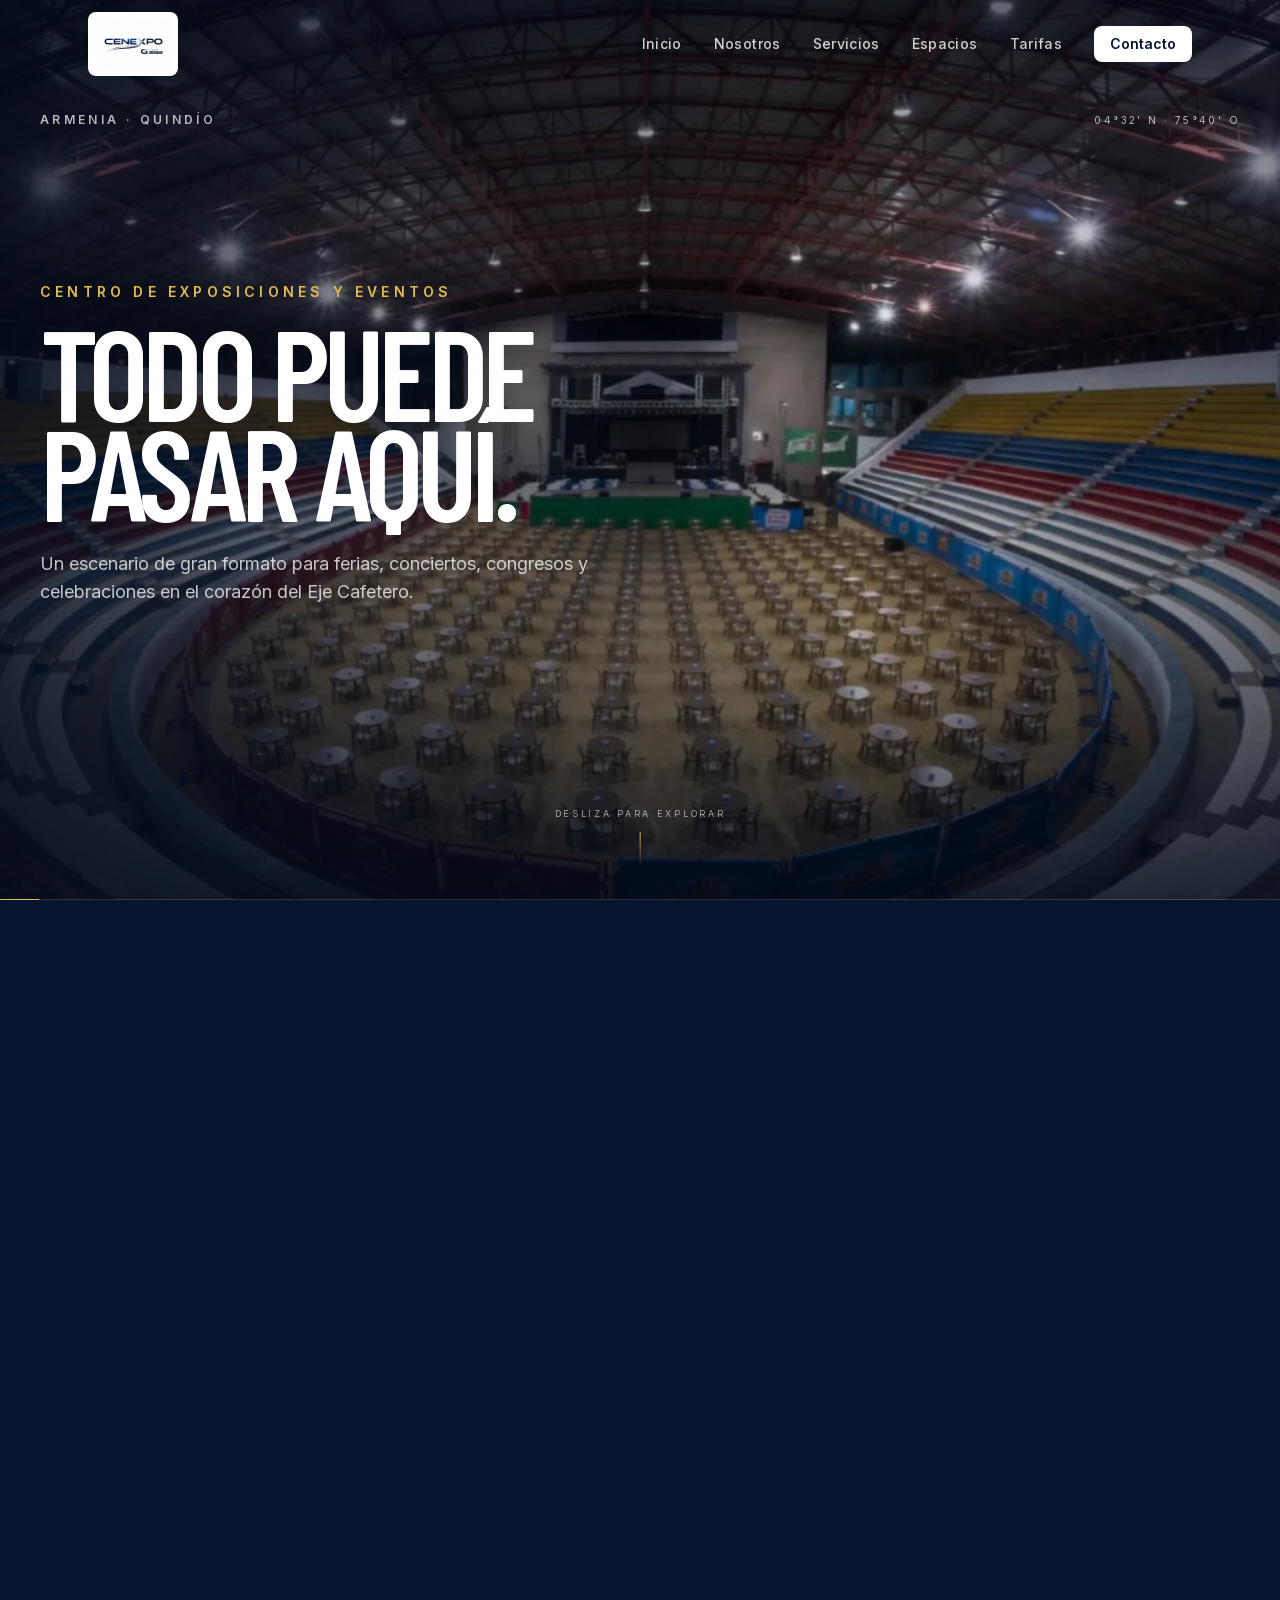
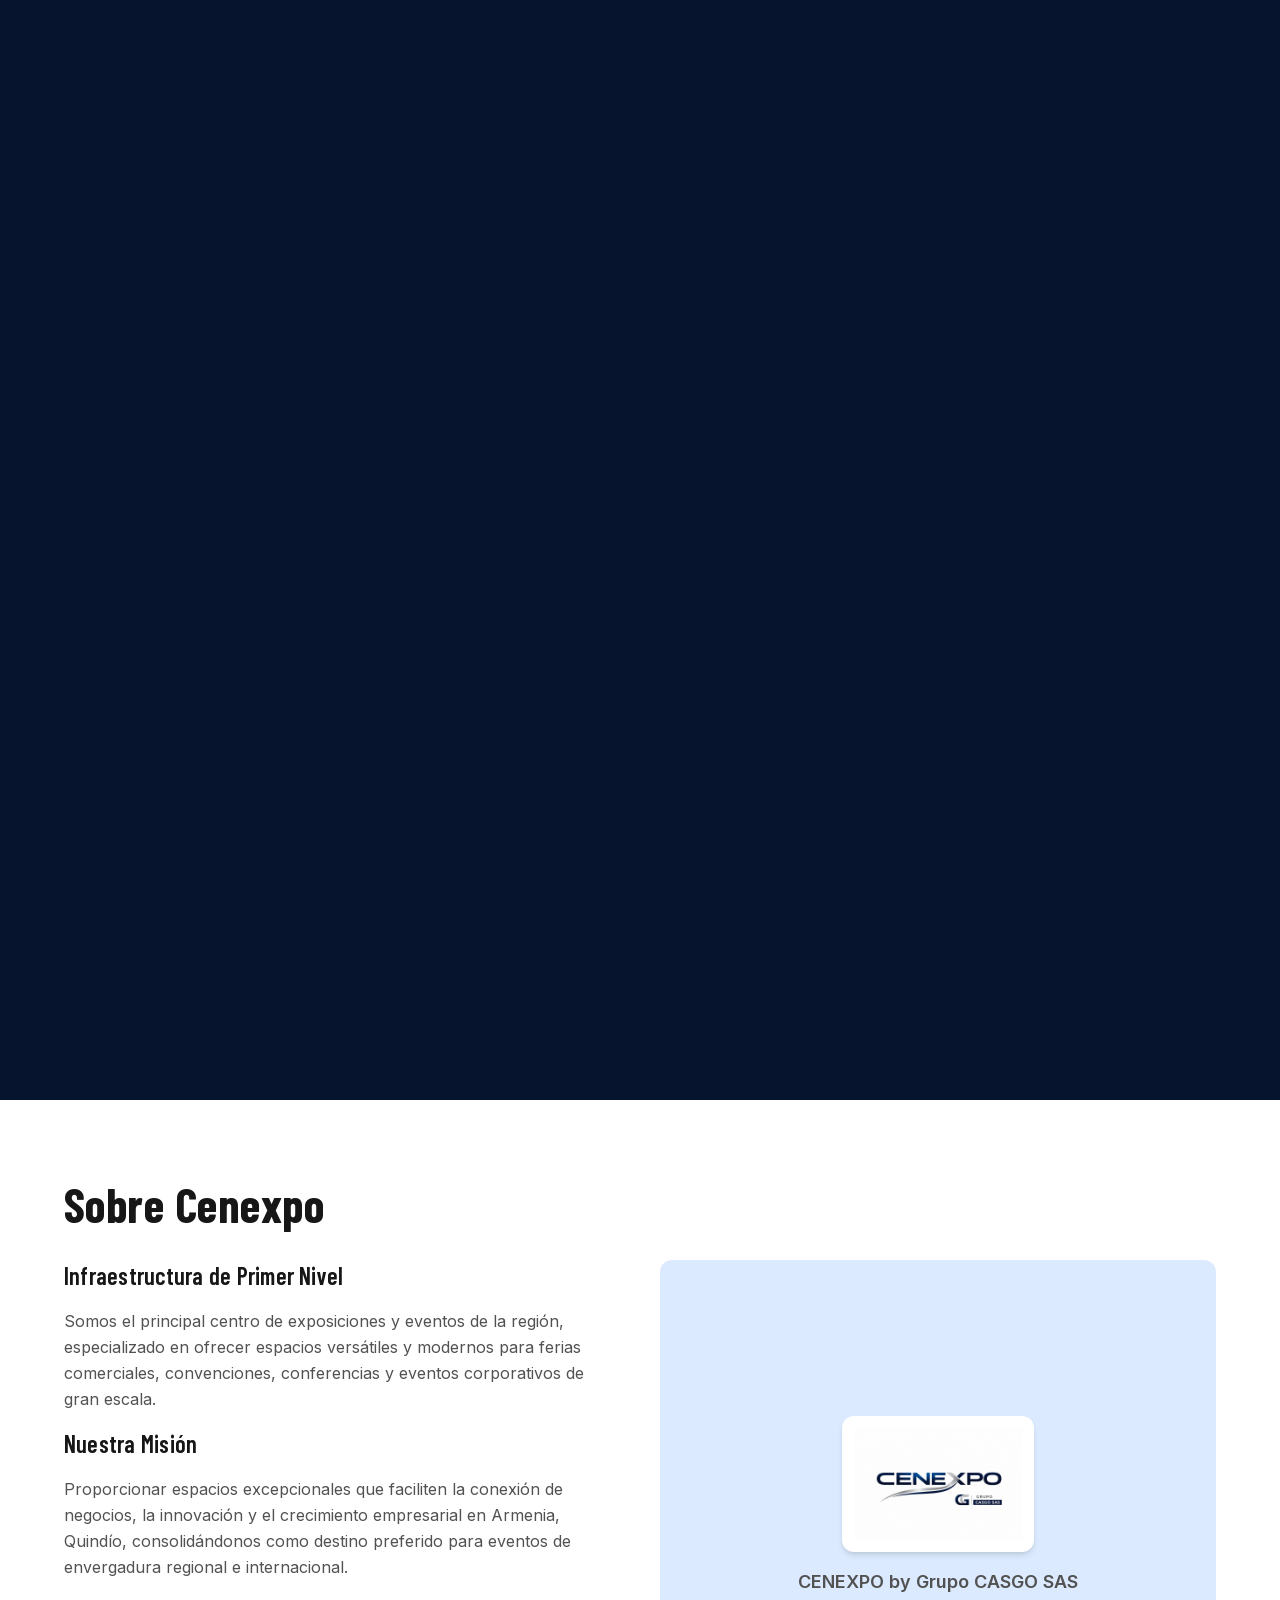
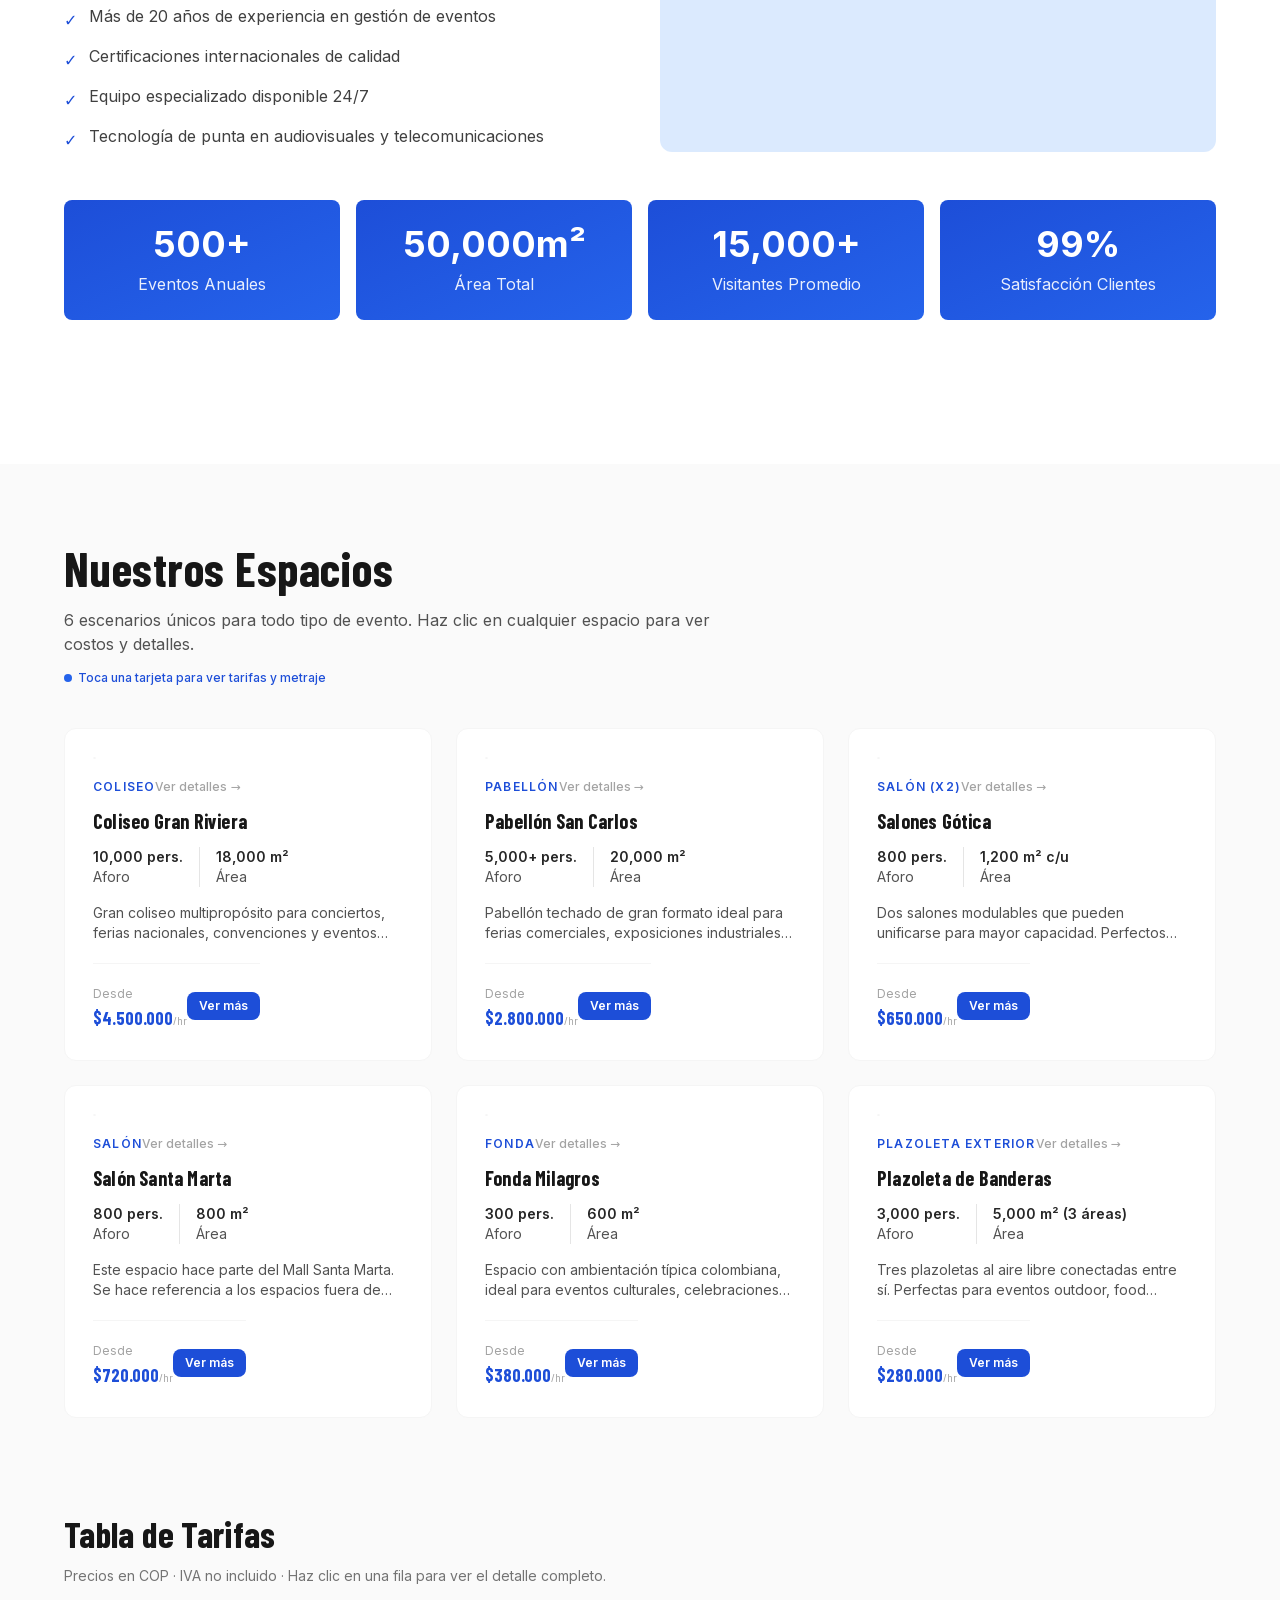
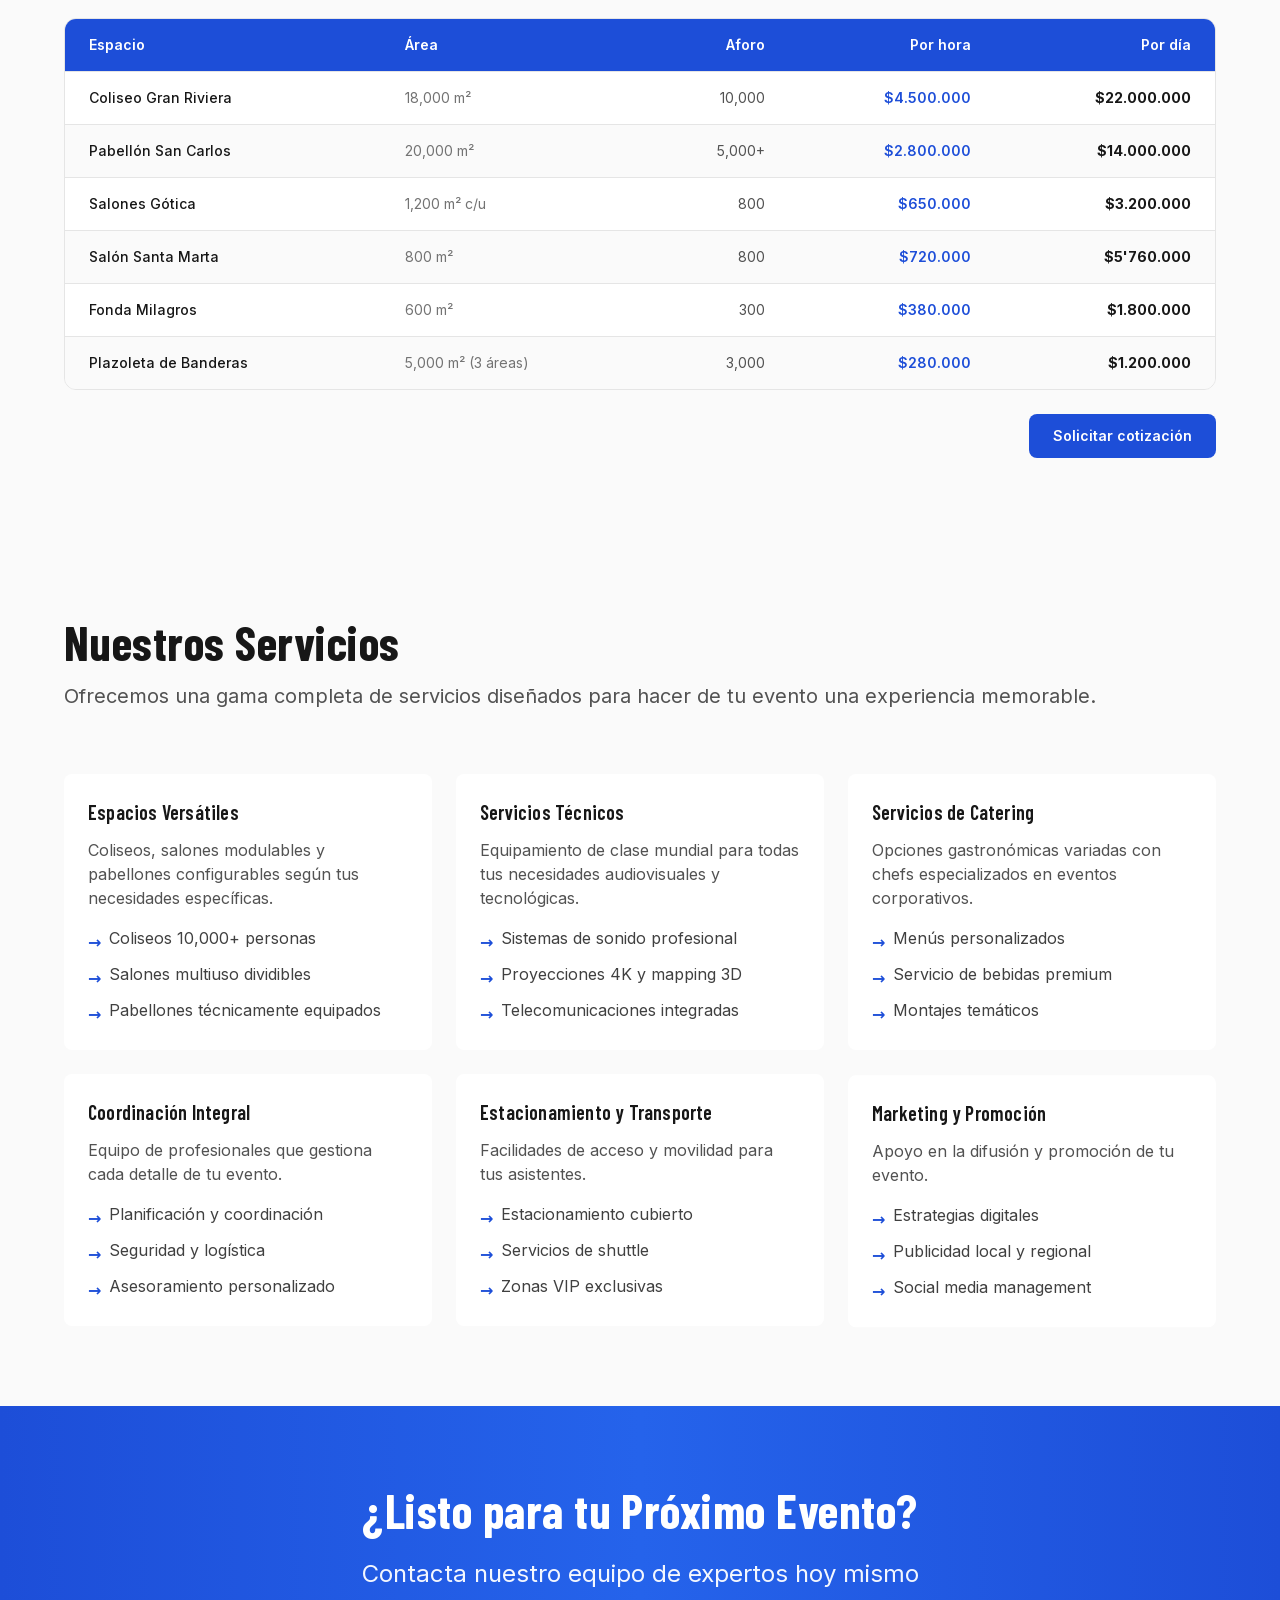
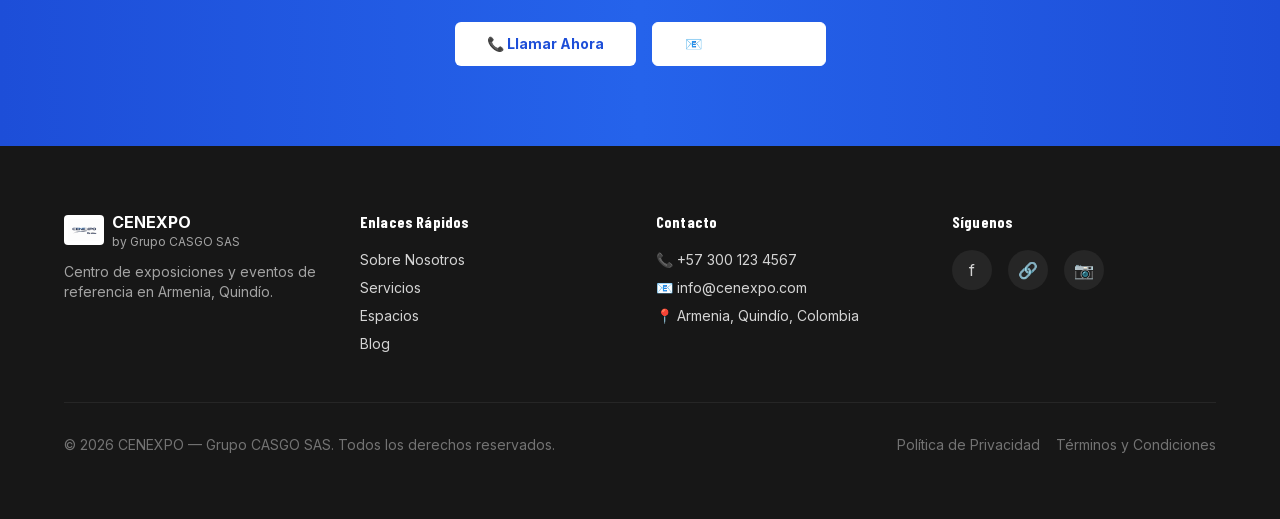
==== commit 11d4d173: "Hero 3D mas marcado: rotacion +, perspectiva menor, scrub de video desacoplado (scroll directo sin l" ====
--- a/index.html
+++ b/index.html
@@ -1 +1 @@
-<!DOCTYPE html><html lang="es" class="__variable_385118 __variable_8b3a0b"><head><meta charSet="utf-8"/><meta charSet="utf-8"/><meta name="viewport" content="width=device-width, initial-scale=1"/><meta name="viewport" content="width=device-width, initial-scale=1"/><link rel="preload" href="/_next/static/media/1f54c84255ccf44e-s.p.woff2" as="font" crossorigin="" type="font/woff2"/><link rel="preload" href="/_next/static/media/437e5f23c97e320c-s.p.woff2" as="font" crossorigin="" type="font/woff2"/><link rel="preload" href="/_next/static/media/5fb5c05ff73c0616-s.p.woff2" as="font" crossorigin="" type="font/woff2"/><link rel="preload" href="/_next/static/media/79f0f365efbf4f90-s.p.woff2" as="font" crossorigin="" type="font/woff2"/><link rel="preload" href="/_next/static/media/e4af272ccee01ff0-s.p.woff2" as="font" crossorigin="" type="font/woff2"/><link rel="preload" as="image" href="/logo-casgo.jpeg" fetchPriority="high"/><link rel="stylesheet" href="/_next/static/css/1715027d28bbbc2d.css" data-precedence="next"/><link rel="preload" as="script" fetchPriority="low" href="/_next/static/chunks/webpack-47bdb569a9cc4c3c.js"/><script src="/_next/static/chunks/fd9d1056-b11b2651f33aae7f.js" async=""></script><script src="/_next/static/chunks/117-e173c366e2bfd494.js" async=""></script><script src="/_next/static/chunks/main-app-c1eb7e945126bd3e.js" async=""></script><script src="/_next/static/chunks/286-b998db0ec116f2e4.js" async=""></script><script src="/_next/static/chunks/138-22b239ea0471c13c.js" async=""></script><script src="/_next/static/chunks/app/page-87924a11bc78f5c5.js" async=""></script><script src="/_next/static/chunks/app/layout-f8290b924b34c0bc.js" async=""></script><meta name="robots" content="index, follow"/><link rel="canonical" href="https://cenexpo.com"/><title>Cenexpo | Centro de Exposiciones y Eventos</title><meta name="description" content="Centro de exposiciones y eventos. Coliseos, salones y pabellones para ferias, convenciones y eventos corporativos en la Armenia, Quindío."/><meta name="keywords" content="centro de exposiciones, eventos, convenciones, coliseos, salones, pabellones, ferias"/><meta property="og:title" content="Cenexpo | Centro de Exposiciones y Eventos"/><meta property="og:description" content="Espacios modernos para tus eventos y convenciones. Infraestructura de clase mundial en la Armenia, Quindío."/><meta property="og:url" content="https://cenexpo.com/"/><meta property="og:locale" content="es_CO"/><meta property="og:type" content="website"/><meta name="twitter:card" content="summary"/><meta name="twitter:title" content="Cenexpo | Centro de Exposiciones y Eventos"/><meta name="twitter:description" content="Espacios modernos para tus eventos y convenciones. Infraestructura de clase mundial en la Armenia, Quindío."/><link rel="icon" href="/favicon-64.png" sizes="64x64" type="image/png"/><link rel="apple-touch-icon" href="/apple-touch-icon.png" sizes="192x192"/><meta name="next-size-adjust"/><script src="/_next/static/chunks/polyfills-42372ed130431b0a.js" noModule=""></script></head><body class="bg-white dark:bg-neutral-950 text-neutral-900 dark:text-white font-body"><header class="fixed top-0 z-50 w-full transition-colors duration-300 border-b border-transparent bg-transparent"><div class="max-w-6xl mx-auto px-4 md:px-6 py-3 flex justify-between items-center"><a href="#inicio" aria-label="Cenexpo — inicio" class="flex items-center"><img alt="Cenexpo — Grupo CASGO SAS" fetchPriority="high" width="132" height="88" decoding="async" data-nimg="1" class="h-14 w-auto md:h-16 rounded-lg object-contain bg-white shadow-sm p-1.5" style="color:transparent" src="/logo-casgo.jpeg"/></a><nav class="hidden md:flex gap-8 items-center"><a href="#inicio" class="font-body text-sm font-medium tracking-wide transition-colors text-white/80 hover:text-white">Inicio</a><a href="#sobre-nosotros" class="font-body text-sm font-medium tracking-wide transition-colors text-white/80 hover:text-white">Nosotros</a><a href="#servicios" class="font-body text-sm font-medium tracking-wide transition-colors text-white/80 hover:text-white">Servicios</a><a href="#espacios" class="font-body text-sm font-medium tracking-wide transition-colors text-white/80 hover:text-white">Espacios</a><a href="#tarifas" class="font-body text-sm font-medium tracking-wide transition-colors text-white/80 hover:text-white">Tarifas</a><a href="#contacto" class="font-body text-sm font-semibold px-4 py-2 rounded-lg transition-colors bg-white text-[#07142d] hover:bg-white/90">Contacto</a></nav><button type="button" class="md:hidden flex flex-col justify-center items-center w-10 h-10 rounded-lg transition-colors hover:bg-white/10" aria-label="Abrir menú" aria-expanded="false"><span class="block w-5 h-0.5 bg-white transition-all duration-300 "></span><span class="block w-5 h-0.5 bg-white mt-1 transition-all duration-300 "></span><span class="block w-5 h-0.5 bg-white mt-1 transition-all duration-300 "></span></button></div></header><main><section id="inicio" aria-label="Cenexpo, centro de experiencias" class="relative h-[300vh] bg-[#07142d]"><div class="sticky top-0 h-[100dvh] overflow-hidden bg-[#07142d]"><div class="absolute inset-0 origin-center will-change-transform" style="transform:perspective(1200px) scale(1.14) rotateX(1.2deg) rotateY(-1deg) translateZ(0)"><div class="absolute inset-0 bg-cover bg-center" style="background-image:url(&#x27;/cenexpo-hero-poster.jpg&#x27;)" aria-hidden="true"></div><video class="relative h-full w-full object-cover" src="/cenexpo-hero-scroll.mp4" poster="/cenexpo-hero-poster.jpg" muted="" playsInline="" preload="auto" aria-label="Recorrido visual por Cenexpo"></video></div><div class="absolute inset-0 bg-[linear-gradient(90deg,rgba(4,12,29,.82)_0%,rgba(4,12,29,.34)_42%,rgba(4,12,29,.08)_68%,rgba(4,12,29,.38)_100%)]"></div><div class="absolute inset-0 bg-[linear-gradient(180deg,rgba(3,10,25,.56)_0%,transparent_26%,transparent_62%,rgba(3,10,25,.78)_100%)]"></div><div class="hero-grain absolute inset-0 opacity-[0.11]"></div><div class="absolute inset-x-0 top-0 z-20 mx-auto flex max-w-[1440px] items-center justify-between px-5 pt-24 text-white/70 md:px-10 md:pt-28"><span class="font-body text-[10px] font-semibold uppercase tracking-[0.28em] md:text-xs">Armenia · Quindío</span><span class="hidden font-body text-[10px] uppercase tracking-[0.24em] sm:block">04°32&#x27; N · 75°40&#x27; O</span></div><div class="absolute inset-0 z-10 flex items-center" style="opacity:1;transform:none"><div class="mx-auto w-full max-w-[1440px] px-5 md:px-10"><div class="max-w-4xl"><p class="mb-5 font-body text-xs font-semibold uppercase tracking-[0.3em] text-[#e4bd4f] md:text-sm">Centro de exposiciones y eventos</p><h1 class="max-w-[13ch] text-balance font-heading text-[clamp(4rem,10vw,9.5rem)] font-semibold uppercase leading-[0.78] tracking-[-0.045em] text-white">Todo puede pasar aquí.</h1><p class="mt-7 max-w-xl text-pretty font-body text-base leading-relaxed text-white/75 md:text-lg">Un escenario de gran formato para ferias, conciertos, congresos y celebraciones en el corazón del Eje Cafetero.</p></div></div></div><div class="pointer-events-none absolute inset-0 z-10 flex items-center justify-end" style="opacity:0;transform:translateY(50px) translateZ(0)"><div class="mx-auto flex w-full max-w-[1440px] justify-end px-5 md:px-10"><div class="max-w-md border-l border-[#e4bd4f]/70 pl-6 md:pl-9"><span class="font-body text-[10px] uppercase tracking-[0.28em] text-[#e4bd4f]">Escala real</span><h2 class="mt-3 text-balance font-heading text-5xl font-semibold uppercase leading-[0.88] tracking-[-0.03em] text-white md:text-7xl">Espacios que transforman.</h2><p class="mt-5 max-w-sm font-body leading-relaxed text-white/70">Infraestructura flexible para producir experiencias memorables, desde el primer montaje hasta el último aplauso.</p></div></div></div><div class="absolute inset-0 z-10 flex items-end" style="opacity:0;transform:translateY(54px) translateZ(0)"><div class="mx-auto grid w-full max-w-[1440px] gap-8 px-5 pb-16 md:grid-cols-[1fr_auto] md:items-end md:px-10 md:pb-20"><h2 class="max-w-[11ch] text-balance font-heading text-5xl font-semibold uppercase leading-[0.86] tracking-[-0.035em] text-white md:text-8xl">Tu próximo gran evento empieza aquí.</h2><a href="#contacto" class="group pointer-events-auto inline-flex w-fit items-center gap-5 border border-[#e4bd4f]/70 bg-[#07142d]/55 px-6 py-4 font-body text-xs font-semibold uppercase tracking-[0.2em] text-white backdrop-blur-md transition duration-300 hover:border-[#e4bd4f] hover:bg-[#e4bd4f] hover:text-[#07142d] focus-visible:outline focus-visible:outline-2 focus-visible:outline-offset-4 focus-visible:outline-[#e4bd4f]">Cotiza tu evento<span aria-hidden="true" class="text-lg transition-transform group-hover:translate-x-1">→</span></a></div></div><div class="absolute bottom-0 left-0 right-0 z-30 h-px bg-white/15"><div class="h-full origin-left bg-[#e4bd4f]" style="transform:scaleX(0) translateZ(0)"></div></div><div class="absolute bottom-8 left-1/2 z-20 hidden -translate-x-1/2 flex-col items-center gap-3 text-white/60 md:flex" style="opacity:1"><span class="font-body text-[9px] uppercase tracking-[0.3em]">Desliza para explorar</span><span class="h-9 w-px bg-gradient-to-b from-[#e4bd4f] to-transparent"></span></div></div></section><section id="sobre-nosotros" class="py-20 px-4 md:px-6 bg-white dark:bg-neutral-950"><div class="max-w-6xl mx-auto"><div class="mb-16" style="opacity:0;transform:translateY(20px) translateZ(0)"><h2 class="text-4xl md:text-5xl font-bold mb-8 text-neutral-900 dark:text-white">Sobre Cenexpo</h2><div class="grid md:grid-cols-2 gap-10 mb-12"><div><h3 class="text-2xl font-semibold mb-4 text-neutral-900 dark:text-white">Infraestructura de Primer Nivel</h3><p class="text-neutral-600 dark:text-neutral-400 mb-4 leading-relaxed">Somos el principal centro de exposiciones y eventos de la región, especializado en ofrecer espacios versátiles y modernos para ferias comerciales, convenciones, conferencias y eventos corporativos de gran escala.</p><h3 class="text-2xl font-semibold mb-4 text-neutral-900 dark:text-white">Nuestra Misión</h3><p class="text-neutral-600 dark:text-neutral-400 mb-6 leading-relaxed">Proporcionar espacios excepcionales que faciliten la conexión de negocios, la innovación y el crecimiento empresarial en Armenia, Quindío, consolidándonos como destino preferido para eventos de envergadura regional e internacional.</p><ul class="space-y-3"><li class="flex items-start gap-3 text-neutral-700 dark:text-neutral-300"><span class="text-blue-700 font-bold mt-1">✓</span>Más de 20 años de experiencia en gestión de eventos</li><li class="flex items-start gap-3 text-neutral-700 dark:text-neutral-300"><span class="text-blue-700 font-bold mt-1">✓</span>Certificaciones internacionales de calidad</li><li class="flex items-start gap-3 text-neutral-700 dark:text-neutral-300"><span class="text-blue-700 font-bold mt-1">✓</span>Equipo especializado disponible 24/7</li><li class="flex items-start gap-3 text-neutral-700 dark:text-neutral-300"><span class="text-blue-700 font-bold mt-1">✓</span>Tecnología de punta en audiovisuales y telecomunicaciones</li></ul></div><div class="bg-gradient-to-br from-blue-100 to-blue-100 dark:from-blue-900/30 dark:to-blue-900/30 rounded-xl p-8 flex items-center justify-center min-h-[400px]" style="opacity:0;transform:scale(0.95) translateZ(0)"><div class="text-center"><img alt="CENEXPO by Grupo CASGO SAS" loading="lazy" width="192" height="192" decoding="async" data-nimg="1" class="object-contain mx-auto mb-4 rounded-xl bg-white p-3 shadow-md" style="color:transparent" src="/logo-casgo.jpeg"/><p class="text-neutral-600 dark:text-neutral-400 text-lg font-semibold">CENEXPO by Grupo CASGO SAS</p></div></div></div><div class="grid grid-cols-2 md:grid-cols-4 gap-4"><div class="bg-gradient-to-br from-blue-700 to-blue-600 rounded-lg p-6 text-white text-center" style="opacity:0;transform:translateY(10px) translateZ(0)"><div class="text-3xl md:text-4xl font-bold mb-2">500+</div><div class="text-sm md:text-base opacity-90">Eventos Anuales</div></div><div class="bg-gradient-to-br from-blue-700 to-blue-600 rounded-lg p-6 text-white text-center" style="opacity:0;transform:translateY(10px) translateZ(0)"><div class="text-3xl md:text-4xl font-bold mb-2">50,000m²</div><div class="text-sm md:text-base opacity-90">Área Total</div></div><div class="bg-gradient-to-br from-blue-700 to-blue-600 rounded-lg p-6 text-white text-center" style="opacity:0;transform:translateY(10px) translateZ(0)"><div class="text-3xl md:text-4xl font-bold mb-2">15,000+</div><div class="text-sm md:text-base opacity-90">Visitantes Promedio</div></div><div class="bg-gradient-to-br from-blue-700 to-blue-600 rounded-lg p-6 text-white text-center" style="opacity:0;transform:translateY(10px) translateZ(0)"><div class="text-3xl md:text-4xl font-bold mb-2">99%</div><div class="text-sm md:text-base opacity-90">Satisfacción Clientes</div></div></div></div></div></section><section id="espacios" class="py-20 px-4 md:px-6 bg-neutral-50 dark:bg-neutral-900"><div class="max-w-6xl mx-auto"><div class="mb-4" style="opacity:0;transform:translateY(20px) translateZ(0)"><h2 class="font-heading text-4xl md:text-5xl font-bold mb-4 text-neutral-900 dark:text-white">Nuestros Espacios</h2><p class="text-neutral-600 dark:text-neutral-400 max-w-2xl mb-2">6 escenarios únicos para todo tipo de evento. Haz clic en cualquier espacio para ver costos y detalles.</p><span class="inline-flex items-center gap-1.5 text-xs text-blue-700 dark:text-blue-400 font-medium"><span class="w-2 h-2 rounded-full bg-blue-600 animate-pulse"></span>Toca una tarjeta para ver tarifas y metraje</span></div><div class="grid grid-cols-1 md:grid-cols-2 lg:grid-cols-3 gap-6 mt-10 mb-24"><button class="text-left bg-white dark:bg-neutral-800 rounded-xl p-7 border border-neutral-100 dark:border-neutral-700 flex flex-col cursor-pointer group transition-colors hover:border-blue-300 dark:hover:border-blue-700" tabindex="0" style="opacity:0;transform:translateY(20px) translateZ(0)"><div class="relative mb-5 aspect-[4/3] overflow-hidden rounded-lg border border-neutral-100 dark:border-neutral-700 bg-white dark:bg-neutral-950"><img alt="Segmento del plano de aforos para Coliseo Gran Riviera" loading="lazy" decoding="async" data-nimg="fill" class="object-contain transition-transform duration-300 group-hover:scale-[1.03]" style="position:absolute;height:100%;width:100%;left:0;top:0;right:0;bottom:0;color:transparent" src="/cenexpo-map-segments/coliseo-gran-riviera.webp"/></div><div class="flex justify-between items-start mb-3"><span class="text-xs font-semibold uppercase tracking-widest text-blue-700 dark:text-blue-400">Coliseo</span><span class="text-xs text-neutral-400 group-hover:text-blue-600 transition-colors font-medium">Ver detalles →</span></div><h3 class="font-heading text-xl font-bold mb-3 text-neutral-900 dark:text-white">Coliseo Gran Riviera</h3><div class="flex gap-4 mb-4"><div class="text-sm text-neutral-600 dark:text-neutral-400"><span class="block font-semibold text-neutral-800 dark:text-neutral-200">10,000<!-- --> pers.</span>Aforo</div><div class="w-px bg-neutral-200 dark:bg-neutral-700"></div><div class="text-sm text-neutral-600 dark:text-neutral-400"><span class="block font-semibold text-neutral-800 dark:text-neutral-200">18,000 m²</span>Área</div></div><p class="text-neutral-600 dark:text-neutral-400 text-sm mb-5 flex-1 line-clamp-2">Gran coliseo multipropósito para conciertos, ferias nacionales, convenciones y eventos deportivos de gran escala. Infraestructura técnica de clase mundial con acceso de carga y amplio parqueadero.</p><div class="mt-auto pt-4 border-t border-neutral-100 dark:border-neutral-700 flex justify-between items-center"><div><span class="text-xs text-neutral-400">Desde</span><div class="font-heading text-lg font-bold text-blue-700">$4.500.000<span class="text-xs font-normal text-neutral-400">/hr</span></div></div><div class="bg-blue-700 group-hover:bg-blue-800 text-white text-xs font-semibold px-3 py-1.5 rounded-lg transition-colors">Ver más</div></div></button><button class="text-left bg-white dark:bg-neutral-800 rounded-xl p-7 border border-neutral-100 dark:border-neutral-700 flex flex-col cursor-pointer group transition-colors hover:border-blue-300 dark:hover:border-blue-700" tabindex="0" style="opacity:0;transform:translateY(20px) translateZ(0)"><div class="relative mb-5 aspect-[4/3] overflow-hidden rounded-lg border border-neutral-100 dark:border-neutral-700 bg-white dark:bg-neutral-950"><img alt="Segmento del plano de aforos para Pabellón San Carlos" loading="lazy" decoding="async" data-nimg="fill" class="object-contain transition-transform duration-300 group-hover:scale-[1.03]" style="position:absolute;height:100%;width:100%;left:0;top:0;right:0;bottom:0;color:transparent" src="/cenexpo-map-segments/pabellon-san-carlos.webp"/></div><div class="flex justify-between items-start mb-3"><span class="text-xs font-semibold uppercase tracking-widest text-blue-700 dark:text-blue-400">Pabellón</span><span class="text-xs text-neutral-400 group-hover:text-blue-600 transition-colors font-medium">Ver detalles →</span></div><h3 class="font-heading text-xl font-bold mb-3 text-neutral-900 dark:text-white">Pabellón San Carlos</h3><div class="flex gap-4 mb-4"><div class="text-sm text-neutral-600 dark:text-neutral-400"><span class="block font-semibold text-neutral-800 dark:text-neutral-200">5,000+<!-- --> pers.</span>Aforo</div><div class="w-px bg-neutral-200 dark:bg-neutral-700"></div><div class="text-sm text-neutral-600 dark:text-neutral-400"><span class="block font-semibold text-neutral-800 dark:text-neutral-200">20,000 m²</span>Área</div></div><p class="text-neutral-600 dark:text-neutral-400 text-sm mb-5 flex-1 line-clamp-2">Pabellón techado de gran formato ideal para ferias comerciales, exposiciones industriales y showrooms. Puertas de acceso amplias para maquinaria y stands.</p><div class="mt-auto pt-4 border-t border-neutral-100 dark:border-neutral-700 flex justify-between items-center"><div><span class="text-xs text-neutral-400">Desde</span><div class="font-heading text-lg font-bold text-blue-700">$2.800.000<span class="text-xs font-normal text-neutral-400">/hr</span></div></div><div class="bg-blue-700 group-hover:bg-blue-800 text-white text-xs font-semibold px-3 py-1.5 rounded-lg transition-colors">Ver más</div></div></button><button class="text-left bg-white dark:bg-neutral-800 rounded-xl p-7 border border-neutral-100 dark:border-neutral-700 flex flex-col cursor-pointer group transition-colors hover:border-blue-300 dark:hover:border-blue-700" tabindex="0" style="opacity:0;transform:translateY(20px) translateZ(0)"><div class="relative mb-5 aspect-[4/3] overflow-hidden rounded-lg border border-neutral-100 dark:border-neutral-700 bg-white dark:bg-neutral-950"><img alt="Segmento del plano de aforos para Salones Gótica" loading="lazy" decoding="async" data-nimg="fill" class="object-contain transition-transform duration-300 group-hover:scale-[1.03]" style="position:absolute;height:100%;width:100%;left:0;top:0;right:0;bottom:0;color:transparent" src="/cenexpo-map-segments/salones-gotica.webp"/></div><div class="flex justify-between items-start mb-3"><span class="text-xs font-semibold uppercase tracking-widest text-blue-700 dark:text-blue-400">Salón (x2)</span><span class="text-xs text-neutral-400 group-hover:text-blue-600 transition-colors font-medium">Ver detalles →</span></div><h3 class="font-heading text-xl font-bold mb-3 text-neutral-900 dark:text-white">Salones Gótica</h3><div class="flex gap-4 mb-4"><div class="text-sm text-neutral-600 dark:text-neutral-400"><span class="block font-semibold text-neutral-800 dark:text-neutral-200">800<!-- --> pers.</span>Aforo</div><div class="w-px bg-neutral-200 dark:bg-neutral-700"></div><div class="text-sm text-neutral-600 dark:text-neutral-400"><span class="block font-semibold text-neutral-800 dark:text-neutral-200">1,200 m² c/u</span>Área</div></div><p class="text-neutral-600 dark:text-neutral-400 text-sm mb-5 flex-1 line-clamp-2">Dos salones modulables que pueden unificarse para mayor capacidad. Perfectos para conferencias, graduaciones, lanzamientos y eventos corporativos.</p><div class="mt-auto pt-4 border-t border-neutral-100 dark:border-neutral-700 flex justify-between items-center"><div><span class="text-xs text-neutral-400">Desde</span><div class="font-heading text-lg font-bold text-blue-700">$650.000<span class="text-xs font-normal text-neutral-400">/hr</span></div></div><div class="bg-blue-700 group-hover:bg-blue-800 text-white text-xs font-semibold px-3 py-1.5 rounded-lg transition-colors">Ver más</div></div></button><button class="text-left bg-white dark:bg-neutral-800 rounded-xl p-7 border border-neutral-100 dark:border-neutral-700 flex flex-col cursor-pointer group transition-colors hover:border-blue-300 dark:hover:border-blue-700" tabindex="0" style="opacity:0;transform:translateY(20px) translateZ(0)"><div class="relative mb-5 aspect-[4/3] overflow-hidden rounded-lg border border-neutral-100 dark:border-neutral-700 bg-white dark:bg-neutral-950"><img alt="Segmento del plano de aforos para Salón Santa Marta" loading="lazy" decoding="async" data-nimg="fill" class="object-contain transition-transform duration-300 group-hover:scale-[1.03]" style="position:absolute;height:100%;width:100%;left:0;top:0;right:0;bottom:0;color:transparent" src="/cenexpo-map-segments/salon-santa-marta.webp"/></div><div class="flex justify-between items-start mb-3"><span class="text-xs font-semibold uppercase tracking-widest text-blue-700 dark:text-blue-400">Salón</span><span class="text-xs text-neutral-400 group-hover:text-blue-600 transition-colors font-medium">Ver detalles →</span></div><h3 class="font-heading text-xl font-bold mb-3 text-neutral-900 dark:text-white">Salón Santa Marta</h3><div class="flex gap-4 mb-4"><div class="text-sm text-neutral-600 dark:text-neutral-400"><span class="block font-semibold text-neutral-800 dark:text-neutral-200">800<!-- --> pers.</span>Aforo</div><div class="w-px bg-neutral-200 dark:bg-neutral-700"></div><div class="text-sm text-neutral-600 dark:text-neutral-400"><span class="block font-semibold text-neutral-800 dark:text-neutral-200">800 m²</span>Área</div></div><p class="text-neutral-600 dark:text-neutral-400 text-sm mb-5 flex-1 line-clamp-2">Este espacio hace parte del Mall Santa Marta. Se hace referencia a los espacios fuera de los locales. La plazoleta de comidas es de tipo outdoor.</p><div class="mt-auto pt-4 border-t border-neutral-100 dark:border-neutral-700 flex justify-between items-center"><div><span class="text-xs text-neutral-400">Desde</span><div class="font-heading text-lg font-bold text-blue-700">$720.000<span class="text-xs font-normal text-neutral-400">/hr</span></div></div><div class="bg-blue-700 group-hover:bg-blue-800 text-white text-xs font-semibold px-3 py-1.5 rounded-lg transition-colors">Ver más</div></div></button><button class="text-left bg-white dark:bg-neutral-800 rounded-xl p-7 border border-neutral-100 dark:border-neutral-700 flex flex-col cursor-pointer group transition-colors hover:border-blue-300 dark:hover:border-blue-700" tabindex="0" style="opacity:0;transform:translateY(20px) translateZ(0)"><div class="relative mb-5 aspect-[4/3] overflow-hidden rounded-lg border border-neutral-100 dark:border-neutral-700 bg-white dark:bg-neutral-950"><img alt="Segmento del plano de aforos para Fonda Milagros" loading="lazy" decoding="async" data-nimg="fill" class="object-contain transition-transform duration-300 group-hover:scale-[1.03]" style="position:absolute;height:100%;width:100%;left:0;top:0;right:0;bottom:0;color:transparent" src="/cenexpo-map-segments/fonda-milagros.webp"/></div><div class="flex justify-between items-start mb-3"><span class="text-xs font-semibold uppercase tracking-widest text-blue-700 dark:text-blue-400">Fonda</span><span class="text-xs text-neutral-400 group-hover:text-blue-600 transition-colors font-medium">Ver detalles →</span></div><h3 class="font-heading text-xl font-bold mb-3 text-neutral-900 dark:text-white">Fonda Milagros</h3><div class="flex gap-4 mb-4"><div class="text-sm text-neutral-600 dark:text-neutral-400"><span class="block font-semibold text-neutral-800 dark:text-neutral-200">300<!-- --> pers.</span>Aforo</div><div class="w-px bg-neutral-200 dark:bg-neutral-700"></div><div class="text-sm text-neutral-600 dark:text-neutral-400"><span class="block font-semibold text-neutral-800 dark:text-neutral-200">600 m²</span>Área</div></div><p class="text-neutral-600 dark:text-neutral-400 text-sm mb-5 flex-1 line-clamp-2">Espacio con ambientación típica colombiana, ideal para eventos culturales, celebraciones tradicionales, fiestas temáticas y activaciones de marca.</p><div class="mt-auto pt-4 border-t border-neutral-100 dark:border-neutral-700 flex justify-between items-center"><div><span class="text-xs text-neutral-400">Desde</span><div class="font-heading text-lg font-bold text-blue-700">$380.000<span class="text-xs font-normal text-neutral-400">/hr</span></div></div><div class="bg-blue-700 group-hover:bg-blue-800 text-white text-xs font-semibold px-3 py-1.5 rounded-lg transition-colors">Ver más</div></div></button><button class="text-left bg-white dark:bg-neutral-800 rounded-xl p-7 border border-neutral-100 dark:border-neutral-700 flex flex-col cursor-pointer group transition-colors hover:border-blue-300 dark:hover:border-blue-700" tabindex="0" style="opacity:0;transform:translateY(20px) translateZ(0)"><div class="relative mb-5 aspect-[4/3] overflow-hidden rounded-lg border border-neutral-100 dark:border-neutral-700 bg-white dark:bg-neutral-950"><img alt="Segmento del plano de aforos para Plazoleta de Banderas" loading="lazy" decoding="async" data-nimg="fill" class="object-contain transition-transform duration-300 group-hover:scale-[1.03]" style="position:absolute;height:100%;width:100%;left:0;top:0;right:0;bottom:0;color:transparent" src="/cenexpo-map-segments/plazoleta-banderas.webp"/></div><div class="flex justify-between items-start mb-3"><span class="text-xs font-semibold uppercase tracking-widest text-blue-700 dark:text-blue-400">Plazoleta exterior</span><span class="text-xs text-neutral-400 group-hover:text-blue-600 transition-colors font-medium">Ver detalles →</span></div><h3 class="font-heading text-xl font-bold mb-3 text-neutral-900 dark:text-white">Plazoleta de Banderas</h3><div class="flex gap-4 mb-4"><div class="text-sm text-neutral-600 dark:text-neutral-400"><span class="block font-semibold text-neutral-800 dark:text-neutral-200">3,000<!-- --> pers.</span>Aforo</div><div class="w-px bg-neutral-200 dark:bg-neutral-700"></div><div class="text-sm text-neutral-600 dark:text-neutral-400"><span class="block font-semibold text-neutral-800 dark:text-neutral-200">5,000 m² (3 áreas)</span>Área</div></div><p class="text-neutral-600 dark:text-neutral-400 text-sm mb-5 flex-1 line-clamp-2">Tres plazoletas al aire libre conectadas entre sí. Perfectas para eventos outdoor, food trucks, conciertos abiertos, inauguraciones y actividades recreativas.</p><div class="mt-auto pt-4 border-t border-neutral-100 dark:border-neutral-700 flex justify-between items-center"><div><span class="text-xs text-neutral-400">Desde</span><div class="font-heading text-lg font-bold text-blue-700">$280.000<span class="text-xs font-normal text-neutral-400">/hr</span></div></div><div class="bg-blue-700 group-hover:bg-blue-800 text-white text-xs font-semibold px-3 py-1.5 rounded-lg transition-colors">Ver más</div></div></button></div><div id="tarifas" style="opacity:0;transform:translateY(20px) translateZ(0)"><div class="mb-8"><h2 class="font-heading text-3xl md:text-4xl font-bold mb-3 text-neutral-900 dark:text-white">Tabla de Tarifas</h2><p class="text-neutral-500 dark:text-neutral-400 text-sm">Precios en COP · IVA no incluido · Haz clic en una fila para ver el detalle completo.</p></div><div class="sm:hidden flex flex-col gap-3"><button type="button" class="w-full text-left bg-white dark:bg-neutral-800 rounded-xl border border-neutral-200 dark:border-neutral-700 p-4 active:bg-blue-50 dark:active:bg-blue-950/20 transition-colors"><div class="flex justify-between items-start mb-2"><span class="font-semibold text-neutral-900 dark:text-white text-sm">Coliseo Gran Riviera</span><span class="text-xs text-neutral-400 ml-2 flex-shrink-0">18,000 m²</span></div><div class="flex gap-4 text-xs"><div><span class="text-neutral-400">Aforo </span><span class="text-neutral-700 dark:text-neutral-300 font-medium">10,000</span></div><div><span class="text-neutral-400">Hora </span><span class="text-blue-700 dark:text-blue-400 font-semibold">$4.500.000</span></div><div><span class="text-neutral-400">Día </span><span class="text-neutral-900 dark:text-white font-bold">$22.000.000</span></div></div></button><button type="button" class="w-full text-left bg-white dark:bg-neutral-800 rounded-xl border border-neutral-200 dark:border-neutral-700 p-4 active:bg-blue-50 dark:active:bg-blue-950/20 transition-colors"><div class="flex justify-between items-start mb-2"><span class="font-semibold text-neutral-900 dark:text-white text-sm">Pabellón San Carlos</span><span class="text-xs text-neutral-400 ml-2 flex-shrink-0">20,000 m²</span></div><div class="flex gap-4 text-xs"><div><span class="text-neutral-400">Aforo </span><span class="text-neutral-700 dark:text-neutral-300 font-medium">5,000+</span></div><div><span class="text-neutral-400">Hora </span><span class="text-blue-700 dark:text-blue-400 font-semibold">$2.800.000</span></div><div><span class="text-neutral-400">Día </span><span class="text-neutral-900 dark:text-white font-bold">$14.000.000</span></div></div></button><button type="button" class="w-full text-left bg-white dark:bg-neutral-800 rounded-xl border border-neutral-200 dark:border-neutral-700 p-4 active:bg-blue-50 dark:active:bg-blue-950/20 transition-colors"><div class="flex justify-between items-start mb-2"><span class="font-semibold text-neutral-900 dark:text-white text-sm">Salones Gótica</span><span class="text-xs text-neutral-400 ml-2 flex-shrink-0">1,200 m² c/u</span></div><div class="flex gap-4 text-xs"><div><span class="text-neutral-400">Aforo </span><span class="text-neutral-700 dark:text-neutral-300 font-medium">800</span></div><div><span class="text-neutral-400">Hora </span><span class="text-blue-700 dark:text-blue-400 font-semibold">$650.000</span></div><div><span class="text-neutral-400">Día </span><span class="text-neutral-900 dark:text-white font-bold">$3.200.000</span></div></div></button><button type="button" class="w-full text-left bg-white dark:bg-neutral-800 rounded-xl border border-neutral-200 dark:border-neutral-700 p-4 active:bg-blue-50 dark:active:bg-blue-950/20 transition-colors"><div class="flex justify-between items-start mb-2"><span class="font-semibold text-neutral-900 dark:text-white text-sm">Salón Santa Marta</span><span class="text-xs text-neutral-400 ml-2 flex-shrink-0">800 m²</span></div><div class="flex gap-4 text-xs"><div><span class="text-neutral-400">Aforo </span><span class="text-neutral-700 dark:text-neutral-300 font-medium">800</span></div><div><span class="text-neutral-400">Hora </span><span class="text-blue-700 dark:text-blue-400 font-semibold">$720.000</span></div><div><span class="text-neutral-400">Día </span><span class="text-neutral-900 dark:text-white font-bold">$5&#x27;760.000</span></div></div></button><button type="button" class="w-full text-left bg-white dark:bg-neutral-800 rounded-xl border border-neutral-200 dark:border-neutral-700 p-4 active:bg-blue-50 dark:active:bg-blue-950/20 transition-colors"><div class="flex justify-between items-start mb-2"><span class="font-semibold text-neutral-900 dark:text-white text-sm">Fonda Milagros</span><span class="text-xs text-neutral-400 ml-2 flex-shrink-0">600 m²</span></div><div class="flex gap-4 text-xs"><div><span class="text-neutral-400">Aforo </span><span class="text-neutral-700 dark:text-neutral-300 font-medium">300</span></div><div><span class="text-neutral-400">Hora </span><span class="text-blue-700 dark:text-blue-400 font-semibold">$380.000</span></div><div><span class="text-neutral-400">Día </span><span class="text-neutral-900 dark:text-white font-bold">$1.800.000</span></div></div></button><button type="button" class="w-full text-left bg-white dark:bg-neutral-800 rounded-xl border border-neutral-200 dark:border-neutral-700 p-4 active:bg-blue-50 dark:active:bg-blue-950/20 transition-colors"><div class="flex justify-between items-start mb-2"><span class="font-semibold text-neutral-900 dark:text-white text-sm">Plazoleta de Banderas</span><span class="text-xs text-neutral-400 ml-2 flex-shrink-0">5,000 m² (3 áreas)</span></div><div class="flex gap-4 text-xs"><div><span class="text-neutral-400">Aforo </span><span class="text-neutral-700 dark:text-neutral-300 font-medium">3,000</span></div><div><span class="text-neutral-400">Hora </span><span class="text-blue-700 dark:text-blue-400 font-semibold">$280.000</span></div><div><span class="text-neutral-400">Día </span><span class="text-neutral-900 dark:text-white font-bold">$1.200.000</span></div></div></button></div><div class="hidden sm:block overflow-x-auto rounded-xl border border-neutral-200 dark:border-neutral-700"><table class="w-full text-sm"><thead><tr class="bg-blue-700 text-white"><th class="text-left px-6 py-4 font-semibold">Espacio</th><th class="text-left px-6 py-4 font-semibold">Área</th><th class="text-right px-6 py-4 font-semibold">Aforo</th><th class="text-right px-6 py-4 font-semibold">Por hora</th><th class="text-right px-6 py-4 font-semibold">Por día</th></tr></thead><tbody><tr class="border-t border-neutral-200 dark:border-neutral-700 cursor-pointer hover:bg-blue-50 dark:hover:bg-blue-950/20 transition-colors bg-white dark:bg-neutral-800"><td class="px-6 py-4 font-medium text-neutral-900 dark:text-white">Coliseo Gran Riviera</td><td class="px-6 py-4 text-neutral-500 dark:text-neutral-400">18,000 m²</td><td class="px-6 py-4 text-right text-neutral-600 dark:text-neutral-400">10,000</td><td class="px-6 py-4 text-right font-semibold text-blue-700 dark:text-blue-400">$4.500.000</td><td class="px-6 py-4 text-right font-bold text-neutral-900 dark:text-white">$22.000.000</td></tr><tr class="border-t border-neutral-200 dark:border-neutral-700 cursor-pointer hover:bg-blue-50 dark:hover:bg-blue-950/20 transition-colors bg-neutral-50 dark:bg-neutral-850"><td class="px-6 py-4 font-medium text-neutral-900 dark:text-white">Pabellón San Carlos</td><td class="px-6 py-4 text-neutral-500 dark:text-neutral-400">20,000 m²</td><td class="px-6 py-4 text-right text-neutral-600 dark:text-neutral-400">5,000+</td><td class="px-6 py-4 text-right font-semibold text-blue-700 dark:text-blue-400">$2.800.000</td><td class="px-6 py-4 text-right font-bold text-neutral-900 dark:text-white">$14.000.000</td></tr><tr class="border-t border-neutral-200 dark:border-neutral-700 cursor-pointer hover:bg-blue-50 dark:hover:bg-blue-950/20 transition-colors bg-white dark:bg-neutral-800"><td class="px-6 py-4 font-medium text-neutral-900 dark:text-white">Salones Gótica</td><td class="px-6 py-4 text-neutral-500 dark:text-neutral-400">1,200 m² c/u</td><td class="px-6 py-4 text-right text-neutral-600 dark:text-neutral-400">800</td><td class="px-6 py-4 text-right font-semibold text-blue-700 dark:text-blue-400">$650.000</td><td class="px-6 py-4 text-right font-bold text-neutral-900 dark:text-white">$3.200.000</td></tr><tr class="border-t border-neutral-200 dark:border-neutral-700 cursor-pointer hover:bg-blue-50 dark:hover:bg-blue-950/20 transition-colors bg-neutral-50 dark:bg-neutral-850"><td class="px-6 py-4 font-medium text-neutral-900 dark:text-white">Salón Santa Marta</td><td class="px-6 py-4 text-neutral-500 dark:text-neutral-400">800 m²</td><td class="px-6 py-4 text-right text-neutral-600 dark:text-neutral-400">800</td><td class="px-6 py-4 text-right font-semibold text-blue-700 dark:text-blue-400">$720.000</td><td class="px-6 py-4 text-right font-bold text-neutral-900 dark:text-white">$5&#x27;760.000</td></tr><tr class="border-t border-neutral-200 dark:border-neutral-700 cursor-pointer hover:bg-blue-50 dark:hover:bg-blue-950/20 transition-colors bg-white dark:bg-neutral-800"><td class="px-6 py-4 font-medium text-neutral-900 dark:text-white">Fonda Milagros</td><td class="px-6 py-4 text-neutral-500 dark:text-neutral-400">600 m²</td><td class="px-6 py-4 text-right text-neutral-600 dark:text-neutral-400">300</td><td class="px-6 py-4 text-right font-semibold text-blue-700 dark:text-blue-400">$380.000</td><td class="px-6 py-4 text-right font-bold text-neutral-900 dark:text-white">$1.800.000</td></tr><tr class="border-t border-neutral-200 dark:border-neutral-700 cursor-pointer hover:bg-blue-50 dark:hover:bg-blue-950/20 transition-colors bg-neutral-50 dark:bg-neutral-850"><td class="px-6 py-4 font-medium text-neutral-900 dark:text-white">Plazoleta de Banderas</td><td class="px-6 py-4 text-neutral-500 dark:text-neutral-400">5,000 m² (3 áreas)</td><td class="px-6 py-4 text-right text-neutral-600 dark:text-neutral-400">3,000</td><td class="px-6 py-4 text-right font-semibold text-blue-700 dark:text-blue-400">$280.000</td><td class="px-6 py-4 text-right font-bold text-neutral-900 dark:text-white">$1.200.000</td></tr></tbody></table></div><div class="mt-6 flex justify-end"><a href="#contacto" class="bg-blue-700 hover:bg-blue-800 text-white font-semibold px-6 py-3 rounded-lg transition-colors text-sm">Solicitar cotización</a></div></div></div></section><section id="servicios" class="py-20 px-4 md:px-6 bg-neutral-50 dark:bg-neutral-900"><div class="max-w-6xl mx-auto"><div class="mb-16" style="opacity:0;transform:translateY(20px) translateZ(0)"><h2 class="text-4xl md:text-5xl font-bold mb-4 text-neutral-900 dark:text-white">Nuestros Servicios</h2><p class="text-xl text-neutral-600 dark:text-neutral-400">Ofrecemos una gama completa de servicios diseñados para hacer de tu evento una experiencia memorable.</p></div><div class="grid grid-cols-1 md:grid-cols-2 lg:grid-cols-3 gap-6"><div class="bg-white dark:bg-neutral-800 rounded-lg p-6 hover:shadow-lg transition-shadow" style="opacity:0;transform:translateY(20px) translateZ(0)"><h3 class="text-xl font-semibold mb-3 text-neutral-900 dark:text-white">Espacios Versátiles</h3><p class="text-neutral-600 dark:text-neutral-400 mb-4">Coliseos, salones modulables y pabellones configurables según tus necesidades específicas.</p><ul class="space-y-2"><li class="flex items-start gap-2 text-neutral-700 dark:text-neutral-300"><span class="text-blue-700 font-bold mt-1">→</span>Coliseos 10,000+ personas</li><li class="flex items-start gap-2 text-neutral-700 dark:text-neutral-300"><span class="text-blue-700 font-bold mt-1">→</span>Salones multiuso dividibles</li><li class="flex items-start gap-2 text-neutral-700 dark:text-neutral-300"><span class="text-blue-700 font-bold mt-1">→</span>Pabellones técnicamente equipados</li></ul></div><div class="bg-white dark:bg-neutral-800 rounded-lg p-6 hover:shadow-lg transition-shadow" style="opacity:0;transform:translateY(20px) translateZ(0)"><h3 class="text-xl font-semibold mb-3 text-neutral-900 dark:text-white">Servicios Técnicos</h3><p class="text-neutral-600 dark:text-neutral-400 mb-4">Equipamiento de clase mundial para todas tus necesidades audiovisuales y tecnológicas.</p><ul class="space-y-2"><li class="flex items-start gap-2 text-neutral-700 dark:text-neutral-300"><span class="text-blue-700 font-bold mt-1">→</span>Sistemas de sonido profesional</li><li class="flex items-start gap-2 text-neutral-700 dark:text-neutral-300"><span class="text-blue-700 font-bold mt-1">→</span>Proyecciones 4K y mapping 3D</li><li class="flex items-start gap-2 text-neutral-700 dark:text-neutral-300"><span class="text-blue-700 font-bold mt-1">→</span>Telecomunicaciones integradas</li></ul></div><div class="bg-white dark:bg-neutral-800 rounded-lg p-6 hover:shadow-lg transition-shadow" style="opacity:0;transform:translateY(20px) translateZ(0)"><h3 class="text-xl font-semibold mb-3 text-neutral-900 dark:text-white">Servicios de Catering</h3><p class="text-neutral-600 dark:text-neutral-400 mb-4">Opciones gastronómicas variadas con chefs especializados en eventos corporativos.</p><ul class="space-y-2"><li class="flex items-start gap-2 text-neutral-700 dark:text-neutral-300"><span class="text-blue-700 font-bold mt-1">→</span>Menús personalizados</li><li class="flex items-start gap-2 text-neutral-700 dark:text-neutral-300"><span class="text-blue-700 font-bold mt-1">→</span>Servicio de bebidas premium</li><li class="flex items-start gap-2 text-neutral-700 dark:text-neutral-300"><span class="text-blue-700 font-bold mt-1">→</span>Montajes temáticos</li></ul></div><div class="bg-white dark:bg-neutral-800 rounded-lg p-6 hover:shadow-lg transition-shadow" style="opacity:0;transform:translateY(20px) translateZ(0)"><h3 class="text-xl font-semibold mb-3 text-neutral-900 dark:text-white">Coordinación Integral</h3><p class="text-neutral-600 dark:text-neutral-400 mb-4">Equipo de profesionales que gestiona cada detalle de tu evento.</p><ul class="space-y-2"><li class="flex items-start gap-2 text-neutral-700 dark:text-neutral-300"><span class="text-blue-700 font-bold mt-1">→</span>Planificación y coordinación</li><li class="flex items-start gap-2 text-neutral-700 dark:text-neutral-300"><span class="text-blue-700 font-bold mt-1">→</span>Seguridad y logística</li><li class="flex items-start gap-2 text-neutral-700 dark:text-neutral-300"><span class="text-blue-700 font-bold mt-1">→</span>Asesoramiento personalizado</li></ul></div><div class="bg-white dark:bg-neutral-800 rounded-lg p-6 hover:shadow-lg transition-shadow" style="opacity:0;transform:translateY(20px) translateZ(0)"><h3 class="text-xl font-semibold mb-3 text-neutral-900 dark:text-white">Estacionamiento y Transporte</h3><p class="text-neutral-600 dark:text-neutral-400 mb-4">Facilidades de acceso y movilidad para tus asistentes.</p><ul class="space-y-2"><li class="flex items-start gap-2 text-neutral-700 dark:text-neutral-300"><span class="text-blue-700 font-bold mt-1">→</span>Estacionamiento cubierto</li><li class="flex items-start gap-2 text-neutral-700 dark:text-neutral-300"><span class="text-blue-700 font-bold mt-1">→</span>Servicios de shuttle</li><li class="flex items-start gap-2 text-neutral-700 dark:text-neutral-300"><span class="text-blue-700 font-bold mt-1">→</span>Zonas VIP exclusivas</li></ul></div><div class="bg-white dark:bg-neutral-800 rounded-lg p-6 hover:shadow-lg transition-shadow" style="opacity:0;transform:translateY(20px) translateZ(0)"><h3 class="text-xl font-semibold mb-3 text-neutral-900 dark:text-white">Marketing y Promoción</h3><p class="text-neutral-600 dark:text-neutral-400 mb-4">Apoyo en la difusión y promoción de tu evento.</p><ul class="space-y-2"><li class="flex items-start gap-2 text-neutral-700 dark:text-neutral-300"><span class="text-blue-700 font-bold mt-1">→</span>Estrategias digitales</li><li class="flex items-start gap-2 text-neutral-700 dark:text-neutral-300"><span class="text-blue-700 font-bold mt-1">→</span>Publicidad local y regional</li><li class="flex items-start gap-2 text-neutral-700 dark:text-neutral-300"><span class="text-blue-700 font-bold mt-1">→</span>Social media management</li></ul></div></div></div></section><section class="py-20 px-4 md:px-6 bg-gradient-to-r from-blue-700 via-blue-600 to-blue-700"><div class="max-w-4xl mx-auto text-center text-white" style="opacity:0;transform:translateY(20px) translateZ(0)"><h2 class="text-4xl md:text-5xl font-bold mb-6">¿Listo para tu Próximo Evento?</h2><p class="text-xl md:text-2xl mb-8 opacity-95">Contacta nuestro equipo de expertos hoy mismo</p><div class="flex flex-col sm:flex-row gap-4 justify-center"><a href="tel:+573001234567"><button class="inline-flex items-center justify-center whitespace-nowrap text-sm ring-offset-background transition-colors focus-visible:outline-none focus-visible:ring-2 focus-visible:ring-ring focus-visible:ring-offset-2 disabled:pointer-events-none disabled:opacity-50 h-11 rounded-md px-8 bg-white text-blue-700 hover:bg-gray-100 font-bold">📞 Llamar Ahora</button></a><a href="mailto:info@cenexpo.com"><button class="inline-flex items-center justify-center whitespace-nowrap text-sm ring-offset-background transition-colors focus-visible:outline-none focus-visible:ring-2 focus-visible:ring-ring focus-visible:ring-offset-2 disabled:pointer-events-none disabled:opacity-50 border dark:border-neutral-700 bg-white dark:bg-neutral-900 dark:hover:bg-neutral-800 h-11 rounded-md px-8 border-white text-white hover:bg-white/10 font-bold">📧 Enviar Email</button></a></div></div></section></main><footer id="contacto" class="bg-neutral-900 dark:bg-black text-neutral-300 py-16 px-4 md:px-6"><div class="max-w-6xl mx-auto"><div class="grid grid-cols-1 md:grid-cols-2 lg:grid-cols-4 gap-8 mb-12"><div><div class="flex items-center gap-2 mb-3"><img alt="Grupo CASGO SAS" loading="lazy" width="40" height="40" decoding="async" data-nimg="1" class="object-contain rounded bg-white p-1" style="color:transparent" src="/logo-casgo.jpeg"/><div class="leading-tight"><p class="text-white font-bold text-base">CENEXPO</p><p class="text-neutral-400 text-xs">by Grupo CASGO SAS</p></div></div><p class="text-sm text-neutral-400">Centro de exposiciones y eventos de referencia en Armenia, Quindío.</p></div><div><h4 class="text-white font-bold mb-4">Enlaces Rápidos</h4><ul class="space-y-2 text-sm"><li><a href="#sobre-nosotros" class="hover:text-blue-400 transition">Sobre Nosotros</a></li><li><a href="#servicios" class="hover:text-blue-400 transition">Servicios</a></li><li><a href="#espacios" class="hover:text-blue-400 transition">Espacios</a></li><li><a href="#">Blog</a></li></ul></div><div><h4 class="text-white font-bold mb-4">Contacto</h4><ul class="space-y-2 text-sm"><li>📞 <a href="tel:+573001234567" class="hover:text-blue-400 transition">+57 300 123 4567</a></li><li>📧 <a href="mailto:info@cenexpo.com" class="hover:text-blue-400 transition">info@cenexpo.com</a></li><li>📍 Armenia, Quindío, Colombia</li></ul></div><div><h4 class="text-white font-bold mb-4">Síguenos</h4><div class="flex gap-4"><a href="#" class="w-10 h-10 bg-neutral-800 rounded-full flex items-center justify-center hover:bg-blue-700 transition">f</a><a href="#" class="w-10 h-10 bg-neutral-800 rounded-full flex items-center justify-center hover:bg-blue-700 transition">🔗</a><a href="#" class="w-10 h-10 bg-neutral-800 rounded-full flex items-center justify-center hover:bg-blue-700 transition">📷</a></div></div></div><div class="border-t border-neutral-800 pt-8"><div class="flex flex-col md:flex-row justify-between items-center text-sm text-neutral-500"><p>© 2026 CENEXPO — Grupo CASGO SAS. Todos los derechos reservados.</p><div class="mt-4 md:mt-0 space-x-4"><a href="#" class="hover:text-neutral-300 transition">Política de Privacidad</a><a href="#" class="hover:text-neutral-300 transition">Términos y Condiciones</a></div></div></div></div></footer><script type="application/ld+json">{"@context":"https://schema.org","@type":"Organization","name":"Cenexpo","description":"Centro de exposiciones y eventos en la Armenia, Quindío","url":"https://cenexpo.com","sameAs":["https://facebook.com/cenexpo","https://instagram.com/cenexpo"],"contactPoint":{"@type":"ContactPoint","contactType":"Customer Service","availableLanguage":"es"}}</script><script type="application/ld+json">{"@context":"https://schema.org","@type":"EventVenue","name":"Cenexpo","description":"Centro de exposiciones con coliseos, salones y pabellones para eventos","url":"https://cenexpo.com","amenityFeature":[{"@type":"Text","name":"Coliseos"},{"@type":"Text","name":"Salones multiuso"},{"@type":"Text","name":"Pabellones"},{"@type":"Text","name":"Servicios de catering"}]}</script><script src="/_next/static/chunks/webpack-47bdb569a9cc4c3c.js" async=""></script><script>(self.__next_f=self.__next_f||[]).push([0]);self.__next_f.push([2,null])</script><script>self.__next_f.push([1,"1:HL[\"/_next/static/media/1f54c84255ccf44e-s.p.woff2\",\"font\",{\"crossOrigin\":\"\",\"type\":\"font/woff2\"}]\n2:HL[\"/_next/static/media/437e5f23c97e320c-s.p.woff2\",\"font\",{\"crossOrigin\":\"\",\"type\":\"font/woff2\"}]\n3:HL[\"/_next/static/media/5fb5c05ff73c0616-s.p.woff2\",\"font\",{\"crossOrigin\":\"\",\"type\":\"font/woff2\"}]\n4:HL[\"/_next/static/media/79f0f365efbf4f90-s.p.woff2\",\"font\",{\"crossOrigin\":\"\",\"type\":\"font/woff2\"}]\n5:HL[\"/_next/static/media/e4af272ccee01ff0-s.p.woff2\",\"font\",{\"crossOrigin\":\"\",\"type\":\"font/woff2\"}]\n6:HL[\"/_next/static/css/1715027d28bbbc2d.css\",\"style\"]\n"])</script><script>self.__next_f.push([1,"7:I[2846,[],\"\"]\n9:I[8596,[\"286\",\"static/chunks/286-b998db0ec116f2e4.js\",\"138\",\"static/chunks/138-22b239ea0471c13c.js\",\"931\",\"static/chunks/app/page-87924a11bc78f5c5.js\"],\"Hero\"]\na:I[9059,[\"286\",\"static/chunks/286-b998db0ec116f2e4.js\",\"138\",\"static/chunks/138-22b239ea0471c13c.js\",\"931\",\"static/chunks/app/page-87924a11bc78f5c5.js\"],\"About\"]\nb:I[6194,[\"286\",\"static/chunks/286-b998db0ec116f2e4.js\",\"138\",\"static/chunks/138-22b239ea0471c13c.js\",\"931\",\"static/chunks/app/page-87924a11bc78f5c5.js\"],\"Spaces\"]\nc:I[8829,[\"286\",\"static/chunks/286-b998db0ec116f2e4.js\",\"138\",\"static/chunks/138-22b239ea0471c13c.js\",\"931\",\"static/chunks/app/page-87924a11bc78f5c5.js\"],\"Services\"]\nd:I[3312,[\"286\",\"static/chunks/286-b998db0ec116f2e4.js\",\"138\",\"static/chunks/138-22b239ea0471c13c.js\",\"931\",\"static/chunks/app/page-87924a11bc78f5c5.js\"],\"CTA\"]\ne:I[4356,[\"286\",\"static/chunks/286-b998db0ec116f2e4.js\",\"185\",\"static/chunks/app/layout-f8290b924b34c0bc.js\"],\"Header\"]\nf:I[4707,[],\"\"]\n10:I[6423,[],\"\"]\n11:I[3284,[\"286\",\"static/chunks/286-b998db0ec116f2e4.js\",\"185\",\"static/chunks/app/layout-f8290b924b34c0bc.js\"],\"Footer\"]\n13:I[1060,[],\"\"]\n14:[]\n"])</script><script>self.__next_f.push([1,"0:[\"$\",\"$L7\",null,{\"buildId\":\"M5VV70273rDFq5BkDEkOO\",\"assetPrefix\":\"\",\"urlParts\":[\"\",\"\"],\"initialTree\":[\"\",{\"children\":[\"__PAGE__\",{}]},\"$undefined\",\"$undefined\",true],\"initialSeedData\":[\"\",{\"children\":[\"__PAGE__\",{},[[\"$L8\",[[\"$\",\"$L9\",null,{}],[\"$\",\"$La\",null,{}],[\"$\",\"$Lb\",null,{}],[\"$\",\"$Lc\",null,{}],[\"$\",\"$Ld\",null,{}]],null],null],null]},[[[[\"$\",\"link\",\"0\",{\"rel\":\"stylesheet\",\"href\":\"/_next/static/css/1715027d28bbbc2d.css\",\"precedence\":\"next\",\"crossOrigin\":\"$undefined\"}]],[\"$\",\"html\",null,{\"lang\":\"es\",\"className\":\"__variable_385118 __variable_8b3a0b\",\"children\":[[\"$\",\"head\",null,{\"children\":[[\"$\",\"meta\",null,{\"charSet\":\"utf-8\"}],[\"$\",\"meta\",null,{\"name\":\"viewport\",\"content\":\"width=device-width, initial-scale=1\"}],[\"$\",\"meta\",null,{\"name\":\"robots\",\"content\":\"index, follow\"}],[\"$\",\"link\",null,{\"rel\":\"canonical\",\"href\":\"https://cenexpo.com\"}]]}],[\"$\",\"body\",null,{\"className\":\"bg-white dark:bg-neutral-950 text-neutral-900 dark:text-white font-body\",\"children\":[[\"$\",\"$Le\",null,{}],[\"$\",\"main\",null,{\"children\":[\"$\",\"$Lf\",null,{\"parallelRouterKey\":\"children\",\"segmentPath\":[\"children\"],\"error\":\"$undefined\",\"errorStyles\":\"$undefined\",\"errorScripts\":\"$undefined\",\"template\":[\"$\",\"$L10\",null,{}],\"templateStyles\":\"$undefined\",\"templateScripts\":\"$undefined\",\"notFound\":[[\"$\",\"title\",null,{\"children\":\"404: This page could not be found.\"}],[\"$\",\"div\",null,{\"style\":{\"fontFamily\":\"system-ui,\\\"Segoe UI\\\",Roboto,Helvetica,Arial,sans-serif,\\\"Apple Color Emoji\\\",\\\"Segoe UI Emoji\\\"\",\"height\":\"100vh\",\"textAlign\":\"center\",\"display\":\"flex\",\"flexDirection\":\"column\",\"alignItems\":\"center\",\"justifyContent\":\"center\"},\"children\":[\"$\",\"div\",null,{\"children\":[[\"$\",\"style\",null,{\"dangerouslySetInnerHTML\":{\"__html\":\"body{color:#000;background:#fff;margin:0}.next-error-h1{border-right:1px solid rgba(0,0,0,.3)}@media (prefers-color-scheme:dark){body{color:#fff;background:#000}.next-error-h1{border-right:1px solid rgba(255,255,255,.3)}}\"}}],[\"$\",\"h1\",null,{\"className\":\"next-error-h1\",\"style\":{\"display\":\"inline-block\",\"margin\":\"0 20px 0 0\",\"padding\":\"0 23px 0 0\",\"fontSize\":24,\"fontWeight\":500,\"verticalAlign\":\"top\",\"lineHeight\":\"49px\"},\"children\":\"404\"}],[\"$\",\"div\",null,{\"style\":{\"display\":\"inline-block\"},\"children\":[\"$\",\"h2\",null,{\"style\":{\"fontSize\":14,\"fontWeight\":400,\"lineHeight\":\"49px\",\"margin\":0},\"children\":\"This page could not be found.\"}]}]]}]}]],\"notFoundStyles\":[]}]}],[\"$\",\"$L11\",null,{}],[\"$\",\"script\",null,{\"type\":\"application/ld+json\",\"dangerouslySetInnerHTML\":{\"__html\":\"{\\\"@context\\\":\\\"https://schema.org\\\",\\\"@type\\\":\\\"Organization\\\",\\\"name\\\":\\\"Cenexpo\\\",\\\"description\\\":\\\"Centro de exposiciones y eventos en la Armenia, Quindío\\\",\\\"url\\\":\\\"https://cenexpo.com\\\",\\\"sameAs\\\":[\\\"https://facebook.com/cenexpo\\\",\\\"https://instagram.com/cenexpo\\\"],\\\"contactPoint\\\":{\\\"@type\\\":\\\"ContactPoint\\\",\\\"contactType\\\":\\\"Customer Service\\\",\\\"availableLanguage\\\":\\\"es\\\"}}\"}}],[\"$\",\"script\",null,{\"type\":\"application/ld+json\",\"dangerouslySetInnerHTML\":{\"__html\":\"{\\\"@context\\\":\\\"https://schema.org\\\",\\\"@type\\\":\\\"EventVenue\\\",\\\"name\\\":\\\"Cenexpo\\\",\\\"description\\\":\\\"Centro de exposiciones con coliseos, salones y pabellones para eventos\\\",\\\"url\\\":\\\"https://cenexpo.com\\\",\\\"amenityFeature\\\":[{\\\"@type\\\":\\\"Text\\\",\\\"name\\\":\\\"Coliseos\\\"},{\\\"@type\\\":\\\"Text\\\",\\\"name\\\":\\\"Salones multiuso\\\"},{\\\"@type\\\":\\\"Text\\\",\\\"name\\\":\\\"Pabellones\\\"},{\\\"@type\\\":\\\"Text\\\",\\\"name\\\":\\\"Servicios de catering\\\"}]}\"}}]]}]]}]],null],null],\"couldBeIntercepted\":false,\"initialHead\":[null,\"$L12\"],\"globalErrorComponent\":\"$13\",\"missingSlots\":\"$W14\"}]\n"])</script><script>self.__next_f.push([1,"12:[[\"$\",\"meta\",\"0\",{\"name\":\"viewport\",\"content\":\"width=device-width, initial-scale=1\"}],[\"$\",\"meta\",\"1\",{\"charSet\":\"utf-8\"}],[\"$\",\"title\",\"2\",{\"children\":\"Cenexpo | Centro de Exposiciones y Eventos\"}],[\"$\",\"meta\",\"3\",{\"name\":\"description\",\"content\":\"Centro de exposiciones y eventos. Coliseos, salones y pabellones para ferias, convenciones y eventos corporativos en la Armenia, Quindío.\"}],[\"$\",\"meta\",\"4\",{\"name\":\"keywords\",\"content\":\"centro de exposiciones, eventos, convenciones, coliseos, salones, pabellones, ferias\"}],[\"$\",\"meta\",\"5\",{\"property\":\"og:title\",\"content\":\"Cenexpo | Centro de Exposiciones y Eventos\"}],[\"$\",\"meta\",\"6\",{\"property\":\"og:description\",\"content\":\"Espacios modernos para tus eventos y convenciones. Infraestructura de clase mundial en la Armenia, Quindío.\"}],[\"$\",\"meta\",\"7\",{\"property\":\"og:url\",\"content\":\"https://cenexpo.com/\"}],[\"$\",\"meta\",\"8\",{\"property\":\"og:locale\",\"content\":\"es_CO\"}],[\"$\",\"meta\",\"9\",{\"property\":\"og:type\",\"content\":\"website\"}],[\"$\",\"meta\",\"10\",{\"name\":\"twitter:card\",\"content\":\"summary\"}],[\"$\",\"meta\",\"11\",{\"name\":\"twitter:title\",\"content\":\"Cenexpo | Centro de Exposiciones y Eventos\"}],[\"$\",\"meta\",\"12\",{\"name\":\"twitter:description\",\"content\":\"Espacios modernos para tus eventos y convenciones. Infraestructura de clase mundial en la Armenia, Quindío.\"}],[\"$\",\"link\",\"13\",{\"rel\":\"icon\",\"href\":\"/favicon-64.png\",\"sizes\":\"64x64\",\"type\":\"image/png\"}],[\"$\",\"link\",\"14\",{\"rel\":\"apple-touch-icon\",\"href\":\"/apple-touch-icon.png\",\"sizes\":\"192x192\"}],[\"$\",\"meta\",\"15\",{\"name\":\"next-size-adjust\"}]]\n8:null\n"])</script></body></html>+<!DOCTYPE html><html lang="es" class="__variable_385118 __variable_8b3a0b"><head><meta charSet="utf-8"/><meta charSet="utf-8"/><meta name="viewport" content="width=device-width, initial-scale=1"/><meta name="viewport" content="width=device-width, initial-scale=1"/><link rel="preload" href="/_next/static/media/1f54c84255ccf44e-s.p.woff2" as="font" crossorigin="" type="font/woff2"/><link rel="preload" href="/_next/static/media/437e5f23c97e320c-s.p.woff2" as="font" crossorigin="" type="font/woff2"/><link rel="preload" href="/_next/static/media/5fb5c05ff73c0616-s.p.woff2" as="font" crossorigin="" type="font/woff2"/><link rel="preload" href="/_next/static/media/79f0f365efbf4f90-s.p.woff2" as="font" crossorigin="" type="font/woff2"/><link rel="preload" href="/_next/static/media/e4af272ccee01ff0-s.p.woff2" as="font" crossorigin="" type="font/woff2"/><link rel="preload" as="image" href="/logo-casgo.jpeg" fetchPriority="high"/><link rel="stylesheet" href="/_next/static/css/1715027d28bbbc2d.css" data-precedence="next"/><link rel="preload" as="script" fetchPriority="low" href="/_next/static/chunks/webpack-47bdb569a9cc4c3c.js"/><script src="/_next/static/chunks/fd9d1056-b11b2651f33aae7f.js" async=""></script><script src="/_next/static/chunks/117-e173c366e2bfd494.js" async=""></script><script src="/_next/static/chunks/main-app-c1eb7e945126bd3e.js" async=""></script><script src="/_next/static/chunks/286-b998db0ec116f2e4.js" async=""></script><script src="/_next/static/chunks/138-22b239ea0471c13c.js" async=""></script><script src="/_next/static/chunks/app/page-d34e85dc641549f6.js" async=""></script><script src="/_next/static/chunks/app/layout-f8290b924b34c0bc.js" async=""></script><meta name="robots" content="index, follow"/><link rel="canonical" href="https://cenexpo.com"/><title>Cenexpo | Centro de Exposiciones y Eventos</title><meta name="description" content="Centro de exposiciones y eventos. Coliseos, salones y pabellones para ferias, convenciones y eventos corporativos en la Armenia, Quindío."/><meta name="keywords" content="centro de exposiciones, eventos, convenciones, coliseos, salones, pabellones, ferias"/><meta property="og:title" content="Cenexpo | Centro de Exposiciones y Eventos"/><meta property="og:description" content="Espacios modernos para tus eventos y convenciones. Infraestructura de clase mundial en la Armenia, Quindío."/><meta property="og:url" content="https://cenexpo.com/"/><meta property="og:locale" content="es_CO"/><meta property="og:type" content="website"/><meta name="twitter:card" content="summary"/><meta name="twitter:title" content="Cenexpo | Centro de Exposiciones y Eventos"/><meta name="twitter:description" content="Espacios modernos para tus eventos y convenciones. Infraestructura de clase mundial en la Armenia, Quindío."/><link rel="icon" href="/favicon-64.png" sizes="64x64" type="image/png"/><link rel="apple-touch-icon" href="/apple-touch-icon.png" sizes="192x192"/><meta name="next-size-adjust"/><script src="/_next/static/chunks/polyfills-42372ed130431b0a.js" noModule=""></script></head><body class="bg-white dark:bg-neutral-950 text-neutral-900 dark:text-white font-body"><header class="fixed top-0 z-50 w-full transition-colors duration-300 border-b border-transparent bg-transparent"><div class="max-w-6xl mx-auto px-4 md:px-6 py-3 flex justify-between items-center"><a href="#inicio" aria-label="Cenexpo — inicio" class="flex items-center"><img alt="Cenexpo — Grupo CASGO SAS" fetchPriority="high" width="132" height="88" decoding="async" data-nimg="1" class="h-14 w-auto md:h-16 rounded-lg object-contain bg-white shadow-sm p-1.5" style="color:transparent" src="/logo-casgo.jpeg"/></a><nav class="hidden md:flex gap-8 items-center"><a href="#inicio" class="font-body text-sm font-medium tracking-wide transition-colors text-white/80 hover:text-white">Inicio</a><a href="#sobre-nosotros" class="font-body text-sm font-medium tracking-wide transition-colors text-white/80 hover:text-white">Nosotros</a><a href="#servicios" class="font-body text-sm font-medium tracking-wide transition-colors text-white/80 hover:text-white">Servicios</a><a href="#espacios" class="font-body text-sm font-medium tracking-wide transition-colors text-white/80 hover:text-white">Espacios</a><a href="#tarifas" class="font-body text-sm font-medium tracking-wide transition-colors text-white/80 hover:text-white">Tarifas</a><a href="#contacto" class="font-body text-sm font-semibold px-4 py-2 rounded-lg transition-colors bg-white text-[#07142d] hover:bg-white/90">Contacto</a></nav><button type="button" class="md:hidden flex flex-col justify-center items-center w-10 h-10 rounded-lg transition-colors hover:bg-white/10" aria-label="Abrir menú" aria-expanded="false"><span class="block w-5 h-0.5 bg-white transition-all duration-300 "></span><span class="block w-5 h-0.5 bg-white mt-1 transition-all duration-300 "></span><span class="block w-5 h-0.5 bg-white mt-1 transition-all duration-300 "></span></button></div></header><main><section id="inicio" aria-label="Cenexpo, centro de experiencias" class="relative h-[300vh] bg-[#07142d]"><div class="sticky top-0 h-[100dvh] overflow-hidden bg-[#07142d]"><div class="absolute inset-0 origin-center will-change-transform" style="transform:perspective(1000px) scale(1.16) rotateX(4deg) rotateY(-3.5deg) translateZ(0)"><div class="absolute inset-0 bg-cover bg-center" style="background-image:url(&#x27;/cenexpo-hero-poster.jpg&#x27;)" aria-hidden="true"></div><video class="relative h-full w-full object-cover" src="/cenexpo-hero-scroll.mp4" poster="/cenexpo-hero-poster.jpg" muted="" playsInline="" preload="auto" aria-label="Recorrido visual por Cenexpo"></video></div><div class="absolute inset-0 bg-[linear-gradient(90deg,rgba(4,12,29,.82)_0%,rgba(4,12,29,.34)_42%,rgba(4,12,29,.08)_68%,rgba(4,12,29,.38)_100%)]"></div><div class="absolute inset-0 bg-[linear-gradient(180deg,rgba(3,10,25,.56)_0%,transparent_26%,transparent_62%,rgba(3,10,25,.78)_100%)]"></div><div class="hero-grain absolute inset-0 opacity-[0.11]"></div><div class="absolute inset-x-0 top-0 z-20 mx-auto flex max-w-[1440px] items-center justify-between px-5 pt-24 text-white/70 md:px-10 md:pt-28"><span class="font-body text-[10px] font-semibold uppercase tracking-[0.28em] md:text-xs">Armenia · Quindío</span><span class="hidden font-body text-[10px] uppercase tracking-[0.24em] sm:block">04°32&#x27; N · 75°40&#x27; O</span></div><div class="absolute inset-0 z-10 flex items-center" style="opacity:1;transform:none"><div class="mx-auto w-full max-w-[1440px] px-5 md:px-10"><div class="max-w-4xl"><p class="mb-5 font-body text-xs font-semibold uppercase tracking-[0.3em] text-[#e4bd4f] md:text-sm">Centro de exposiciones y eventos</p><h1 class="max-w-[13ch] text-balance font-heading text-[clamp(4rem,10vw,9.5rem)] font-semibold uppercase leading-[0.78] tracking-[-0.045em] text-white">Todo puede pasar aquí.</h1><p class="mt-7 max-w-xl text-pretty font-body text-base leading-relaxed text-white/75 md:text-lg">Un escenario de gran formato para ferias, conciertos, congresos y celebraciones en el corazón del Eje Cafetero.</p></div></div></div><div class="pointer-events-none absolute inset-0 z-10 flex items-center justify-end" style="opacity:0;transform:translateY(50px) translateZ(0)"><div class="mx-auto flex w-full max-w-[1440px] justify-end px-5 md:px-10"><div class="max-w-md border-l border-[#e4bd4f]/70 pl-6 md:pl-9"><span class="font-body text-[10px] uppercase tracking-[0.28em] text-[#e4bd4f]">Escala real</span><h2 class="mt-3 text-balance font-heading text-5xl font-semibold uppercase leading-[0.88] tracking-[-0.03em] text-white md:text-7xl">Espacios que transforman.</h2><p class="mt-5 max-w-sm font-body leading-relaxed text-white/70">Infraestructura flexible para producir experiencias memorables, desde el primer montaje hasta el último aplauso.</p></div></div></div><div class="absolute inset-0 z-10 flex items-end" style="opacity:0;transform:translateY(54px) translateZ(0)"><div class="mx-auto grid w-full max-w-[1440px] gap-8 px-5 pb-16 md:grid-cols-[1fr_auto] md:items-end md:px-10 md:pb-20"><h2 class="max-w-[11ch] text-balance font-heading text-5xl font-semibold uppercase leading-[0.86] tracking-[-0.035em] text-white md:text-8xl">Tu próximo gran evento empieza aquí.</h2><a href="#contacto" class="group pointer-events-auto inline-flex w-fit items-center gap-5 border border-[#e4bd4f]/70 bg-[#07142d]/55 px-6 py-4 font-body text-xs font-semibold uppercase tracking-[0.2em] text-white backdrop-blur-md transition duration-300 hover:border-[#e4bd4f] hover:bg-[#e4bd4f] hover:text-[#07142d] focus-visible:outline focus-visible:outline-2 focus-visible:outline-offset-4 focus-visible:outline-[#e4bd4f]">Cotiza tu evento<span aria-hidden="true" class="text-lg transition-transform group-hover:translate-x-1">→</span></a></div></div><div class="absolute bottom-0 left-0 right-0 z-30 h-px bg-white/15"><div class="h-full origin-left bg-[#e4bd4f]" style="transform:scaleX(0) translateZ(0)"></div></div><div class="absolute bottom-8 left-1/2 z-20 hidden -translate-x-1/2 flex-col items-center gap-3 text-white/60 md:flex" style="opacity:1"><span class="font-body text-[9px] uppercase tracking-[0.3em]">Desliza para explorar</span><span class="h-9 w-px bg-gradient-to-b from-[#e4bd4f] to-transparent"></span></div></div></section><section id="sobre-nosotros" class="py-20 px-4 md:px-6 bg-white dark:bg-neutral-950"><div class="max-w-6xl mx-auto"><div class="mb-16" style="opacity:0;transform:translateY(20px) translateZ(0)"><h2 class="text-4xl md:text-5xl font-bold mb-8 text-neutral-900 dark:text-white">Sobre Cenexpo</h2><div class="grid md:grid-cols-2 gap-10 mb-12"><div><h3 class="text-2xl font-semibold mb-4 text-neutral-900 dark:text-white">Infraestructura de Primer Nivel</h3><p class="text-neutral-600 dark:text-neutral-400 mb-4 leading-relaxed">Somos el principal centro de exposiciones y eventos de la región, especializado en ofrecer espacios versátiles y modernos para ferias comerciales, convenciones, conferencias y eventos corporativos de gran escala.</p><h3 class="text-2xl font-semibold mb-4 text-neutral-900 dark:text-white">Nuestra Misión</h3><p class="text-neutral-600 dark:text-neutral-400 mb-6 leading-relaxed">Proporcionar espacios excepcionales que faciliten la conexión de negocios, la innovación y el crecimiento empresarial en Armenia, Quindío, consolidándonos como destino preferido para eventos de envergadura regional e internacional.</p><ul class="space-y-3"><li class="flex items-start gap-3 text-neutral-700 dark:text-neutral-300"><span class="text-blue-700 font-bold mt-1">✓</span>Más de 20 años de experiencia en gestión de eventos</li><li class="flex items-start gap-3 text-neutral-700 dark:text-neutral-300"><span class="text-blue-700 font-bold mt-1">✓</span>Certificaciones internacionales de calidad</li><li class="flex items-start gap-3 text-neutral-700 dark:text-neutral-300"><span class="text-blue-700 font-bold mt-1">✓</span>Equipo especializado disponible 24/7</li><li class="flex items-start gap-3 text-neutral-700 dark:text-neutral-300"><span class="text-blue-700 font-bold mt-1">✓</span>Tecnología de punta en audiovisuales y telecomunicaciones</li></ul></div><div class="bg-gradient-to-br from-blue-100 to-blue-100 dark:from-blue-900/30 dark:to-blue-900/30 rounded-xl p-8 flex items-center justify-center min-h-[400px]" style="opacity:0;transform:scale(0.95) translateZ(0)"><div class="text-center"><img alt="CENEXPO by Grupo CASGO SAS" loading="lazy" width="192" height="192" decoding="async" data-nimg="1" class="object-contain mx-auto mb-4 rounded-xl bg-white p-3 shadow-md" style="color:transparent" src="/logo-casgo.jpeg"/><p class="text-neutral-600 dark:text-neutral-400 text-lg font-semibold">CENEXPO by Grupo CASGO SAS</p></div></div></div><div class="grid grid-cols-2 md:grid-cols-4 gap-4"><div class="bg-gradient-to-br from-blue-700 to-blue-600 rounded-lg p-6 text-white text-center" style="opacity:0;transform:translateY(10px) translateZ(0)"><div class="text-3xl md:text-4xl font-bold mb-2">500+</div><div class="text-sm md:text-base opacity-90">Eventos Anuales</div></div><div class="bg-gradient-to-br from-blue-700 to-blue-600 rounded-lg p-6 text-white text-center" style="opacity:0;transform:translateY(10px) translateZ(0)"><div class="text-3xl md:text-4xl font-bold mb-2">50,000m²</div><div class="text-sm md:text-base opacity-90">Área Total</div></div><div class="bg-gradient-to-br from-blue-700 to-blue-600 rounded-lg p-6 text-white text-center" style="opacity:0;transform:translateY(10px) translateZ(0)"><div class="text-3xl md:text-4xl font-bold mb-2">15,000+</div><div class="text-sm md:text-base opacity-90">Visitantes Promedio</div></div><div class="bg-gradient-to-br from-blue-700 to-blue-600 rounded-lg p-6 text-white text-center" style="opacity:0;transform:translateY(10px) translateZ(0)"><div class="text-3xl md:text-4xl font-bold mb-2">99%</div><div class="text-sm md:text-base opacity-90">Satisfacción Clientes</div></div></div></div></div></section><section id="espacios" class="py-20 px-4 md:px-6 bg-neutral-50 dark:bg-neutral-900"><div class="max-w-6xl mx-auto"><div class="mb-4" style="opacity:0;transform:translateY(20px) translateZ(0)"><h2 class="font-heading text-4xl md:text-5xl font-bold mb-4 text-neutral-900 dark:text-white">Nuestros Espacios</h2><p class="text-neutral-600 dark:text-neutral-400 max-w-2xl mb-2">6 escenarios únicos para todo tipo de evento. Haz clic en cualquier espacio para ver costos y detalles.</p><span class="inline-flex items-center gap-1.5 text-xs text-blue-700 dark:text-blue-400 font-medium"><span class="w-2 h-2 rounded-full bg-blue-600 animate-pulse"></span>Toca una tarjeta para ver tarifas y metraje</span></div><div class="grid grid-cols-1 md:grid-cols-2 lg:grid-cols-3 gap-6 mt-10 mb-24"><button class="text-left bg-white dark:bg-neutral-800 rounded-xl p-7 border border-neutral-100 dark:border-neutral-700 flex flex-col cursor-pointer group transition-colors hover:border-blue-300 dark:hover:border-blue-700" tabindex="0" style="opacity:0;transform:translateY(20px) translateZ(0)"><div class="relative mb-5 aspect-[4/3] overflow-hidden rounded-lg border border-neutral-100 dark:border-neutral-700 bg-white dark:bg-neutral-950"><img alt="Segmento del plano de aforos para Coliseo Gran Riviera" loading="lazy" decoding="async" data-nimg="fill" class="object-contain transition-transform duration-300 group-hover:scale-[1.03]" style="position:absolute;height:100%;width:100%;left:0;top:0;right:0;bottom:0;color:transparent" src="/cenexpo-map-segments/coliseo-gran-riviera.webp"/></div><div class="flex justify-between items-start mb-3"><span class="text-xs font-semibold uppercase tracking-widest text-blue-700 dark:text-blue-400">Coliseo</span><span class="text-xs text-neutral-400 group-hover:text-blue-600 transition-colors font-medium">Ver detalles →</span></div><h3 class="font-heading text-xl font-bold mb-3 text-neutral-900 dark:text-white">Coliseo Gran Riviera</h3><div class="flex gap-4 mb-4"><div class="text-sm text-neutral-600 dark:text-neutral-400"><span class="block font-semibold text-neutral-800 dark:text-neutral-200">10,000<!-- --> pers.</span>Aforo</div><div class="w-px bg-neutral-200 dark:bg-neutral-700"></div><div class="text-sm text-neutral-600 dark:text-neutral-400"><span class="block font-semibold text-neutral-800 dark:text-neutral-200">18,000 m²</span>Área</div></div><p class="text-neutral-600 dark:text-neutral-400 text-sm mb-5 flex-1 line-clamp-2">Gran coliseo multipropósito para conciertos, ferias nacionales, convenciones y eventos deportivos de gran escala. Infraestructura técnica de clase mundial con acceso de carga y amplio parqueadero.</p><div class="mt-auto pt-4 border-t border-neutral-100 dark:border-neutral-700 flex justify-between items-center"><div><span class="text-xs text-neutral-400">Desde</span><div class="font-heading text-lg font-bold text-blue-700">$4.500.000<span class="text-xs font-normal text-neutral-400">/hr</span></div></div><div class="bg-blue-700 group-hover:bg-blue-800 text-white text-xs font-semibold px-3 py-1.5 rounded-lg transition-colors">Ver más</div></div></button><button class="text-left bg-white dark:bg-neutral-800 rounded-xl p-7 border border-neutral-100 dark:border-neutral-700 flex flex-col cursor-pointer group transition-colors hover:border-blue-300 dark:hover:border-blue-700" tabindex="0" style="opacity:0;transform:translateY(20px) translateZ(0)"><div class="relative mb-5 aspect-[4/3] overflow-hidden rounded-lg border border-neutral-100 dark:border-neutral-700 bg-white dark:bg-neutral-950"><img alt="Segmento del plano de aforos para Pabellón San Carlos" loading="lazy" decoding="async" data-nimg="fill" class="object-contain transition-transform duration-300 group-hover:scale-[1.03]" style="position:absolute;height:100%;width:100%;left:0;top:0;right:0;bottom:0;color:transparent" src="/cenexpo-map-segments/pabellon-san-carlos.webp"/></div><div class="flex justify-between items-start mb-3"><span class="text-xs font-semibold uppercase tracking-widest text-blue-700 dark:text-blue-400">Pabellón</span><span class="text-xs text-neutral-400 group-hover:text-blue-600 transition-colors font-medium">Ver detalles →</span></div><h3 class="font-heading text-xl font-bold mb-3 text-neutral-900 dark:text-white">Pabellón San Carlos</h3><div class="flex gap-4 mb-4"><div class="text-sm text-neutral-600 dark:text-neutral-400"><span class="block font-semibold text-neutral-800 dark:text-neutral-200">5,000+<!-- --> pers.</span>Aforo</div><div class="w-px bg-neutral-200 dark:bg-neutral-700"></div><div class="text-sm text-neutral-600 dark:text-neutral-400"><span class="block font-semibold text-neutral-800 dark:text-neutral-200">20,000 m²</span>Área</div></div><p class="text-neutral-600 dark:text-neutral-400 text-sm mb-5 flex-1 line-clamp-2">Pabellón techado de gran formato ideal para ferias comerciales, exposiciones industriales y showrooms. Puertas de acceso amplias para maquinaria y stands.</p><div class="mt-auto pt-4 border-t border-neutral-100 dark:border-neutral-700 flex justify-between items-center"><div><span class="text-xs text-neutral-400">Desde</span><div class="font-heading text-lg font-bold text-blue-700">$2.800.000<span class="text-xs font-normal text-neutral-400">/hr</span></div></div><div class="bg-blue-700 group-hover:bg-blue-800 text-white text-xs font-semibold px-3 py-1.5 rounded-lg transition-colors">Ver más</div></div></button><button class="text-left bg-white dark:bg-neutral-800 rounded-xl p-7 border border-neutral-100 dark:border-neutral-700 flex flex-col cursor-pointer group transition-colors hover:border-blue-300 dark:hover:border-blue-700" tabindex="0" style="opacity:0;transform:translateY(20px) translateZ(0)"><div class="relative mb-5 aspect-[4/3] overflow-hidden rounded-lg border border-neutral-100 dark:border-neutral-700 bg-white dark:bg-neutral-950"><img alt="Segmento del plano de aforos para Salones Gótica" loading="lazy" decoding="async" data-nimg="fill" class="object-contain transition-transform duration-300 group-hover:scale-[1.03]" style="position:absolute;height:100%;width:100%;left:0;top:0;right:0;bottom:0;color:transparent" src="/cenexpo-map-segments/salones-gotica.webp"/></div><div class="flex justify-between items-start mb-3"><span class="text-xs font-semibold uppercase tracking-widest text-blue-700 dark:text-blue-400">Salón (x2)</span><span class="text-xs text-neutral-400 group-hover:text-blue-600 transition-colors font-medium">Ver detalles →</span></div><h3 class="font-heading text-xl font-bold mb-3 text-neutral-900 dark:text-white">Salones Gótica</h3><div class="flex gap-4 mb-4"><div class="text-sm text-neutral-600 dark:text-neutral-400"><span class="block font-semibold text-neutral-800 dark:text-neutral-200">800<!-- --> pers.</span>Aforo</div><div class="w-px bg-neutral-200 dark:bg-neutral-700"></div><div class="text-sm text-neutral-600 dark:text-neutral-400"><span class="block font-semibold text-neutral-800 dark:text-neutral-200">1,200 m² c/u</span>Área</div></div><p class="text-neutral-600 dark:text-neutral-400 text-sm mb-5 flex-1 line-clamp-2">Dos salones modulables que pueden unificarse para mayor capacidad. Perfectos para conferencias, graduaciones, lanzamientos y eventos corporativos.</p><div class="mt-auto pt-4 border-t border-neutral-100 dark:border-neutral-700 flex justify-between items-center"><div><span class="text-xs text-neutral-400">Desde</span><div class="font-heading text-lg font-bold text-blue-700">$650.000<span class="text-xs font-normal text-neutral-400">/hr</span></div></div><div class="bg-blue-700 group-hover:bg-blue-800 text-white text-xs font-semibold px-3 py-1.5 rounded-lg transition-colors">Ver más</div></div></button><button class="text-left bg-white dark:bg-neutral-800 rounded-xl p-7 border border-neutral-100 dark:border-neutral-700 flex flex-col cursor-pointer group transition-colors hover:border-blue-300 dark:hover:border-blue-700" tabindex="0" style="opacity:0;transform:translateY(20px) translateZ(0)"><div class="relative mb-5 aspect-[4/3] overflow-hidden rounded-lg border border-neutral-100 dark:border-neutral-700 bg-white dark:bg-neutral-950"><img alt="Segmento del plano de aforos para Salón Santa Marta" loading="lazy" decoding="async" data-nimg="fill" class="object-contain transition-transform duration-300 group-hover:scale-[1.03]" style="position:absolute;height:100%;width:100%;left:0;top:0;right:0;bottom:0;color:transparent" src="/cenexpo-map-segments/salon-santa-marta.webp"/></div><div class="flex justify-between items-start mb-3"><span class="text-xs font-semibold uppercase tracking-widest text-blue-700 dark:text-blue-400">Salón</span><span class="text-xs text-neutral-400 group-hover:text-blue-600 transition-colors font-medium">Ver detalles →</span></div><h3 class="font-heading text-xl font-bold mb-3 text-neutral-900 dark:text-white">Salón Santa Marta</h3><div class="flex gap-4 mb-4"><div class="text-sm text-neutral-600 dark:text-neutral-400"><span class="block font-semibold text-neutral-800 dark:text-neutral-200">800<!-- --> pers.</span>Aforo</div><div class="w-px bg-neutral-200 dark:bg-neutral-700"></div><div class="text-sm text-neutral-600 dark:text-neutral-400"><span class="block font-semibold text-neutral-800 dark:text-neutral-200">800 m²</span>Área</div></div><p class="text-neutral-600 dark:text-neutral-400 text-sm mb-5 flex-1 line-clamp-2">Este espacio hace parte del Mall Santa Marta. Se hace referencia a los espacios fuera de los locales. La plazoleta de comidas es de tipo outdoor.</p><div class="mt-auto pt-4 border-t border-neutral-100 dark:border-neutral-700 flex justify-between items-center"><div><span class="text-xs text-neutral-400">Desde</span><div class="font-heading text-lg font-bold text-blue-700">$720.000<span class="text-xs font-normal text-neutral-400">/hr</span></div></div><div class="bg-blue-700 group-hover:bg-blue-800 text-white text-xs font-semibold px-3 py-1.5 rounded-lg transition-colors">Ver más</div></div></button><button class="text-left bg-white dark:bg-neutral-800 rounded-xl p-7 border border-neutral-100 dark:border-neutral-700 flex flex-col cursor-pointer group transition-colors hover:border-blue-300 dark:hover:border-blue-700" tabindex="0" style="opacity:0;transform:translateY(20px) translateZ(0)"><div class="relative mb-5 aspect-[4/3] overflow-hidden rounded-lg border border-neutral-100 dark:border-neutral-700 bg-white dark:bg-neutral-950"><img alt="Segmento del plano de aforos para Fonda Milagros" loading="lazy" decoding="async" data-nimg="fill" class="object-contain transition-transform duration-300 group-hover:scale-[1.03]" style="position:absolute;height:100%;width:100%;left:0;top:0;right:0;bottom:0;color:transparent" src="/cenexpo-map-segments/fonda-milagros.webp"/></div><div class="flex justify-between items-start mb-3"><span class="text-xs font-semibold uppercase tracking-widest text-blue-700 dark:text-blue-400">Fonda</span><span class="text-xs text-neutral-400 group-hover:text-blue-600 transition-colors font-medium">Ver detalles →</span></div><h3 class="font-heading text-xl font-bold mb-3 text-neutral-900 dark:text-white">Fonda Milagros</h3><div class="flex gap-4 mb-4"><div class="text-sm text-neutral-600 dark:text-neutral-400"><span class="block font-semibold text-neutral-800 dark:text-neutral-200">300<!-- --> pers.</span>Aforo</div><div class="w-px bg-neutral-200 dark:bg-neutral-700"></div><div class="text-sm text-neutral-600 dark:text-neutral-400"><span class="block font-semibold text-neutral-800 dark:text-neutral-200">600 m²</span>Área</div></div><p class="text-neutral-600 dark:text-neutral-400 text-sm mb-5 flex-1 line-clamp-2">Espacio con ambientación típica colombiana, ideal para eventos culturales, celebraciones tradicionales, fiestas temáticas y activaciones de marca.</p><div class="mt-auto pt-4 border-t border-neutral-100 dark:border-neutral-700 flex justify-between items-center"><div><span class="text-xs text-neutral-400">Desde</span><div class="font-heading text-lg font-bold text-blue-700">$380.000<span class="text-xs font-normal text-neutral-400">/hr</span></div></div><div class="bg-blue-700 group-hover:bg-blue-800 text-white text-xs font-semibold px-3 py-1.5 rounded-lg transition-colors">Ver más</div></div></button><button class="text-left bg-white dark:bg-neutral-800 rounded-xl p-7 border border-neutral-100 dark:border-neutral-700 flex flex-col cursor-pointer group transition-colors hover:border-blue-300 dark:hover:border-blue-700" tabindex="0" style="opacity:0;transform:translateY(20px) translateZ(0)"><div class="relative mb-5 aspect-[4/3] overflow-hidden rounded-lg border border-neutral-100 dark:border-neutral-700 bg-white dark:bg-neutral-950"><img alt="Segmento del plano de aforos para Plazoleta de Banderas" loading="lazy" decoding="async" data-nimg="fill" class="object-contain transition-transform duration-300 group-hover:scale-[1.03]" style="position:absolute;height:100%;width:100%;left:0;top:0;right:0;bottom:0;color:transparent" src="/cenexpo-map-segments/plazoleta-banderas.webp"/></div><div class="flex justify-between items-start mb-3"><span class="text-xs font-semibold uppercase tracking-widest text-blue-700 dark:text-blue-400">Plazoleta exterior</span><span class="text-xs text-neutral-400 group-hover:text-blue-600 transition-colors font-medium">Ver detalles →</span></div><h3 class="font-heading text-xl font-bold mb-3 text-neutral-900 dark:text-white">Plazoleta de Banderas</h3><div class="flex gap-4 mb-4"><div class="text-sm text-neutral-600 dark:text-neutral-400"><span class="block font-semibold text-neutral-800 dark:text-neutral-200">3,000<!-- --> pers.</span>Aforo</div><div class="w-px bg-neutral-200 dark:bg-neutral-700"></div><div class="text-sm text-neutral-600 dark:text-neutral-400"><span class="block font-semibold text-neutral-800 dark:text-neutral-200">5,000 m² (3 áreas)</span>Área</div></div><p class="text-neutral-600 dark:text-neutral-400 text-sm mb-5 flex-1 line-clamp-2">Tres plazoletas al aire libre conectadas entre sí. Perfectas para eventos outdoor, food trucks, conciertos abiertos, inauguraciones y actividades recreativas.</p><div class="mt-auto pt-4 border-t border-neutral-100 dark:border-neutral-700 flex justify-between items-center"><div><span class="text-xs text-neutral-400">Desde</span><div class="font-heading text-lg font-bold text-blue-700">$280.000<span class="text-xs font-normal text-neutral-400">/hr</span></div></div><div class="bg-blue-700 group-hover:bg-blue-800 text-white text-xs font-semibold px-3 py-1.5 rounded-lg transition-colors">Ver más</div></div></button></div><div id="tarifas" style="opacity:0;transform:translateY(20px) translateZ(0)"><div class="mb-8"><h2 class="font-heading text-3xl md:text-4xl font-bold mb-3 text-neutral-900 dark:text-white">Tabla de Tarifas</h2><p class="text-neutral-500 dark:text-neutral-400 text-sm">Precios en COP · IVA no incluido · Haz clic en una fila para ver el detalle completo.</p></div><div class="sm:hidden flex flex-col gap-3"><button type="button" class="w-full text-left bg-white dark:bg-neutral-800 rounded-xl border border-neutral-200 dark:border-neutral-700 p-4 active:bg-blue-50 dark:active:bg-blue-950/20 transition-colors"><div class="flex justify-between items-start mb-2"><span class="font-semibold text-neutral-900 dark:text-white text-sm">Coliseo Gran Riviera</span><span class="text-xs text-neutral-400 ml-2 flex-shrink-0">18,000 m²</span></div><div class="flex gap-4 text-xs"><div><span class="text-neutral-400">Aforo </span><span class="text-neutral-700 dark:text-neutral-300 font-medium">10,000</span></div><div><span class="text-neutral-400">Hora </span><span class="text-blue-700 dark:text-blue-400 font-semibold">$4.500.000</span></div><div><span class="text-neutral-400">Día </span><span class="text-neutral-900 dark:text-white font-bold">$22.000.000</span></div></div></button><button type="button" class="w-full text-left bg-white dark:bg-neutral-800 rounded-xl border border-neutral-200 dark:border-neutral-700 p-4 active:bg-blue-50 dark:active:bg-blue-950/20 transition-colors"><div class="flex justify-between items-start mb-2"><span class="font-semibold text-neutral-900 dark:text-white text-sm">Pabellón San Carlos</span><span class="text-xs text-neutral-400 ml-2 flex-shrink-0">20,000 m²</span></div><div class="flex gap-4 text-xs"><div><span class="text-neutral-400">Aforo </span><span class="text-neutral-700 dark:text-neutral-300 font-medium">5,000+</span></div><div><span class="text-neutral-400">Hora </span><span class="text-blue-700 dark:text-blue-400 font-semibold">$2.800.000</span></div><div><span class="text-neutral-400">Día </span><span class="text-neutral-900 dark:text-white font-bold">$14.000.000</span></div></div></button><button type="button" class="w-full text-left bg-white dark:bg-neutral-800 rounded-xl border border-neutral-200 dark:border-neutral-700 p-4 active:bg-blue-50 dark:active:bg-blue-950/20 transition-colors"><div class="flex justify-between items-start mb-2"><span class="font-semibold text-neutral-900 dark:text-white text-sm">Salones Gótica</span><span class="text-xs text-neutral-400 ml-2 flex-shrink-0">1,200 m² c/u</span></div><div class="flex gap-4 text-xs"><div><span class="text-neutral-400">Aforo </span><span class="text-neutral-700 dark:text-neutral-300 font-medium">800</span></div><div><span class="text-neutral-400">Hora </span><span class="text-blue-700 dark:text-blue-400 font-semibold">$650.000</span></div><div><span class="text-neutral-400">Día </span><span class="text-neutral-900 dark:text-white font-bold">$3.200.000</span></div></div></button><button type="button" class="w-full text-left bg-white dark:bg-neutral-800 rounded-xl border border-neutral-200 dark:border-neutral-700 p-4 active:bg-blue-50 dark:active:bg-blue-950/20 transition-colors"><div class="flex justify-between items-start mb-2"><span class="font-semibold text-neutral-900 dark:text-white text-sm">Salón Santa Marta</span><span class="text-xs text-neutral-400 ml-2 flex-shrink-0">800 m²</span></div><div class="flex gap-4 text-xs"><div><span class="text-neutral-400">Aforo </span><span class="text-neutral-700 dark:text-neutral-300 font-medium">800</span></div><div><span class="text-neutral-400">Hora </span><span class="text-blue-700 dark:text-blue-400 font-semibold">$720.000</span></div><div><span class="text-neutral-400">Día </span><span class="text-neutral-900 dark:text-white font-bold">$5&#x27;760.000</span></div></div></button><button type="button" class="w-full text-left bg-white dark:bg-neutral-800 rounded-xl border border-neutral-200 dark:border-neutral-700 p-4 active:bg-blue-50 dark:active:bg-blue-950/20 transition-colors"><div class="flex justify-between items-start mb-2"><span class="font-semibold text-neutral-900 dark:text-white text-sm">Fonda Milagros</span><span class="text-xs text-neutral-400 ml-2 flex-shrink-0">600 m²</span></div><div class="flex gap-4 text-xs"><div><span class="text-neutral-400">Aforo </span><span class="text-neutral-700 dark:text-neutral-300 font-medium">300</span></div><div><span class="text-neutral-400">Hora </span><span class="text-blue-700 dark:text-blue-400 font-semibold">$380.000</span></div><div><span class="text-neutral-400">Día </span><span class="text-neutral-900 dark:text-white font-bold">$1.800.000</span></div></div></button><button type="button" class="w-full text-left bg-white dark:bg-neutral-800 rounded-xl border border-neutral-200 dark:border-neutral-700 p-4 active:bg-blue-50 dark:active:bg-blue-950/20 transition-colors"><div class="flex justify-between items-start mb-2"><span class="font-semibold text-neutral-900 dark:text-white text-sm">Plazoleta de Banderas</span><span class="text-xs text-neutral-400 ml-2 flex-shrink-0">5,000 m² (3 áreas)</span></div><div class="flex gap-4 text-xs"><div><span class="text-neutral-400">Aforo </span><span class="text-neutral-700 dark:text-neutral-300 font-medium">3,000</span></div><div><span class="text-neutral-400">Hora </span><span class="text-blue-700 dark:text-blue-400 font-semibold">$280.000</span></div><div><span class="text-neutral-400">Día </span><span class="text-neutral-900 dark:text-white font-bold">$1.200.000</span></div></div></button></div><div class="hidden sm:block overflow-x-auto rounded-xl border border-neutral-200 dark:border-neutral-700"><table class="w-full text-sm"><thead><tr class="bg-blue-700 text-white"><th class="text-left px-6 py-4 font-semibold">Espacio</th><th class="text-left px-6 py-4 font-semibold">Área</th><th class="text-right px-6 py-4 font-semibold">Aforo</th><th class="text-right px-6 py-4 font-semibold">Por hora</th><th class="text-right px-6 py-4 font-semibold">Por día</th></tr></thead><tbody><tr class="border-t border-neutral-200 dark:border-neutral-700 cursor-pointer hover:bg-blue-50 dark:hover:bg-blue-950/20 transition-colors bg-white dark:bg-neutral-800"><td class="px-6 py-4 font-medium text-neutral-900 dark:text-white">Coliseo Gran Riviera</td><td class="px-6 py-4 text-neutral-500 dark:text-neutral-400">18,000 m²</td><td class="px-6 py-4 text-right text-neutral-600 dark:text-neutral-400">10,000</td><td class="px-6 py-4 text-right font-semibold text-blue-700 dark:text-blue-400">$4.500.000</td><td class="px-6 py-4 text-right font-bold text-neutral-900 dark:text-white">$22.000.000</td></tr><tr class="border-t border-neutral-200 dark:border-neutral-700 cursor-pointer hover:bg-blue-50 dark:hover:bg-blue-950/20 transition-colors bg-neutral-50 dark:bg-neutral-850"><td class="px-6 py-4 font-medium text-neutral-900 dark:text-white">Pabellón San Carlos</td><td class="px-6 py-4 text-neutral-500 dark:text-neutral-400">20,000 m²</td><td class="px-6 py-4 text-right text-neutral-600 dark:text-neutral-400">5,000+</td><td class="px-6 py-4 text-right font-semibold text-blue-700 dark:text-blue-400">$2.800.000</td><td class="px-6 py-4 text-right font-bold text-neutral-900 dark:text-white">$14.000.000</td></tr><tr class="border-t border-neutral-200 dark:border-neutral-700 cursor-pointer hover:bg-blue-50 dark:hover:bg-blue-950/20 transition-colors bg-white dark:bg-neutral-800"><td class="px-6 py-4 font-medium text-neutral-900 dark:text-white">Salones Gótica</td><td class="px-6 py-4 text-neutral-500 dark:text-neutral-400">1,200 m² c/u</td><td class="px-6 py-4 text-right text-neutral-600 dark:text-neutral-400">800</td><td class="px-6 py-4 text-right font-semibold text-blue-700 dark:text-blue-400">$650.000</td><td class="px-6 py-4 text-right font-bold text-neutral-900 dark:text-white">$3.200.000</td></tr><tr class="border-t border-neutral-200 dark:border-neutral-700 cursor-pointer hover:bg-blue-50 dark:hover:bg-blue-950/20 transition-colors bg-neutral-50 dark:bg-neutral-850"><td class="px-6 py-4 font-medium text-neutral-900 dark:text-white">Salón Santa Marta</td><td class="px-6 py-4 text-neutral-500 dark:text-neutral-400">800 m²</td><td class="px-6 py-4 text-right text-neutral-600 dark:text-neutral-400">800</td><td class="px-6 py-4 text-right font-semibold text-blue-700 dark:text-blue-400">$720.000</td><td class="px-6 py-4 text-right font-bold text-neutral-900 dark:text-white">$5&#x27;760.000</td></tr><tr class="border-t border-neutral-200 dark:border-neutral-700 cursor-pointer hover:bg-blue-50 dark:hover:bg-blue-950/20 transition-colors bg-white dark:bg-neutral-800"><td class="px-6 py-4 font-medium text-neutral-900 dark:text-white">Fonda Milagros</td><td class="px-6 py-4 text-neutral-500 dark:text-neutral-400">600 m²</td><td class="px-6 py-4 text-right text-neutral-600 dark:text-neutral-400">300</td><td class="px-6 py-4 text-right font-semibold text-blue-700 dark:text-blue-400">$380.000</td><td class="px-6 py-4 text-right font-bold text-neutral-900 dark:text-white">$1.800.000</td></tr><tr class="border-t border-neutral-200 dark:border-neutral-700 cursor-pointer hover:bg-blue-50 dark:hover:bg-blue-950/20 transition-colors bg-neutral-50 dark:bg-neutral-850"><td class="px-6 py-4 font-medium text-neutral-900 dark:text-white">Plazoleta de Banderas</td><td class="px-6 py-4 text-neutral-500 dark:text-neutral-400">5,000 m² (3 áreas)</td><td class="px-6 py-4 text-right text-neutral-600 dark:text-neutral-400">3,000</td><td class="px-6 py-4 text-right font-semibold text-blue-700 dark:text-blue-400">$280.000</td><td class="px-6 py-4 text-right font-bold text-neutral-900 dark:text-white">$1.200.000</td></tr></tbody></table></div><div class="mt-6 flex justify-end"><a href="#contacto" class="bg-blue-700 hover:bg-blue-800 text-white font-semibold px-6 py-3 rounded-lg transition-colors text-sm">Solicitar cotización</a></div></div></div></section><section id="servicios" class="py-20 px-4 md:px-6 bg-neutral-50 dark:bg-neutral-900"><div class="max-w-6xl mx-auto"><div class="mb-16" style="opacity:0;transform:translateY(20px) translateZ(0)"><h2 class="text-4xl md:text-5xl font-bold mb-4 text-neutral-900 dark:text-white">Nuestros Servicios</h2><p class="text-xl text-neutral-600 dark:text-neutral-400">Ofrecemos una gama completa de servicios diseñados para hacer de tu evento una experiencia memorable.</p></div><div class="grid grid-cols-1 md:grid-cols-2 lg:grid-cols-3 gap-6"><div class="bg-white dark:bg-neutral-800 rounded-lg p-6 hover:shadow-lg transition-shadow" style="opacity:0;transform:translateY(20px) translateZ(0)"><h3 class="text-xl font-semibold mb-3 text-neutral-900 dark:text-white">Espacios Versátiles</h3><p class="text-neutral-600 dark:text-neutral-400 mb-4">Coliseos, salones modulables y pabellones configurables según tus necesidades específicas.</p><ul class="space-y-2"><li class="flex items-start gap-2 text-neutral-700 dark:text-neutral-300"><span class="text-blue-700 font-bold mt-1">→</span>Coliseos 10,000+ personas</li><li class="flex items-start gap-2 text-neutral-700 dark:text-neutral-300"><span class="text-blue-700 font-bold mt-1">→</span>Salones multiuso dividibles</li><li class="flex items-start gap-2 text-neutral-700 dark:text-neutral-300"><span class="text-blue-700 font-bold mt-1">→</span>Pabellones técnicamente equipados</li></ul></div><div class="bg-white dark:bg-neutral-800 rounded-lg p-6 hover:shadow-lg transition-shadow" style="opacity:0;transform:translateY(20px) translateZ(0)"><h3 class="text-xl font-semibold mb-3 text-neutral-900 dark:text-white">Servicios Técnicos</h3><p class="text-neutral-600 dark:text-neutral-400 mb-4">Equipamiento de clase mundial para todas tus necesidades audiovisuales y tecnológicas.</p><ul class="space-y-2"><li class="flex items-start gap-2 text-neutral-700 dark:text-neutral-300"><span class="text-blue-700 font-bold mt-1">→</span>Sistemas de sonido profesional</li><li class="flex items-start gap-2 text-neutral-700 dark:text-neutral-300"><span class="text-blue-700 font-bold mt-1">→</span>Proyecciones 4K y mapping 3D</li><li class="flex items-start gap-2 text-neutral-700 dark:text-neutral-300"><span class="text-blue-700 font-bold mt-1">→</span>Telecomunicaciones integradas</li></ul></div><div class="bg-white dark:bg-neutral-800 rounded-lg p-6 hover:shadow-lg transition-shadow" style="opacity:0;transform:translateY(20px) translateZ(0)"><h3 class="text-xl font-semibold mb-3 text-neutral-900 dark:text-white">Servicios de Catering</h3><p class="text-neutral-600 dark:text-neutral-400 mb-4">Opciones gastronómicas variadas con chefs especializados en eventos corporativos.</p><ul class="space-y-2"><li class="flex items-start gap-2 text-neutral-700 dark:text-neutral-300"><span class="text-blue-700 font-bold mt-1">→</span>Menús personalizados</li><li class="flex items-start gap-2 text-neutral-700 dark:text-neutral-300"><span class="text-blue-700 font-bold mt-1">→</span>Servicio de bebidas premium</li><li class="flex items-start gap-2 text-neutral-700 dark:text-neutral-300"><span class="text-blue-700 font-bold mt-1">→</span>Montajes temáticos</li></ul></div><div class="bg-white dark:bg-neutral-800 rounded-lg p-6 hover:shadow-lg transition-shadow" style="opacity:0;transform:translateY(20px) translateZ(0)"><h3 class="text-xl font-semibold mb-3 text-neutral-900 dark:text-white">Coordinación Integral</h3><p class="text-neutral-600 dark:text-neutral-400 mb-4">Equipo de profesionales que gestiona cada detalle de tu evento.</p><ul class="space-y-2"><li class="flex items-start gap-2 text-neutral-700 dark:text-neutral-300"><span class="text-blue-700 font-bold mt-1">→</span>Planificación y coordinación</li><li class="flex items-start gap-2 text-neutral-700 dark:text-neutral-300"><span class="text-blue-700 font-bold mt-1">→</span>Seguridad y logística</li><li class="flex items-start gap-2 text-neutral-700 dark:text-neutral-300"><span class="text-blue-700 font-bold mt-1">→</span>Asesoramiento personalizado</li></ul></div><div class="bg-white dark:bg-neutral-800 rounded-lg p-6 hover:shadow-lg transition-shadow" style="opacity:0;transform:translateY(20px) translateZ(0)"><h3 class="text-xl font-semibold mb-3 text-neutral-900 dark:text-white">Estacionamiento y Transporte</h3><p class="text-neutral-600 dark:text-neutral-400 mb-4">Facilidades de acceso y movilidad para tus asistentes.</p><ul class="space-y-2"><li class="flex items-start gap-2 text-neutral-700 dark:text-neutral-300"><span class="text-blue-700 font-bold mt-1">→</span>Estacionamiento cubierto</li><li class="flex items-start gap-2 text-neutral-700 dark:text-neutral-300"><span class="text-blue-700 font-bold mt-1">→</span>Servicios de shuttle</li><li class="flex items-start gap-2 text-neutral-700 dark:text-neutral-300"><span class="text-blue-700 font-bold mt-1">→</span>Zonas VIP exclusivas</li></ul></div><div class="bg-white dark:bg-neutral-800 rounded-lg p-6 hover:shadow-lg transition-shadow" style="opacity:0;transform:translateY(20px) translateZ(0)"><h3 class="text-xl font-semibold mb-3 text-neutral-900 dark:text-white">Marketing y Promoción</h3><p class="text-neutral-600 dark:text-neutral-400 mb-4">Apoyo en la difusión y promoción de tu evento.</p><ul class="space-y-2"><li class="flex items-start gap-2 text-neutral-700 dark:text-neutral-300"><span class="text-blue-700 font-bold mt-1">→</span>Estrategias digitales</li><li class="flex items-start gap-2 text-neutral-700 dark:text-neutral-300"><span class="text-blue-700 font-bold mt-1">→</span>Publicidad local y regional</li><li class="flex items-start gap-2 text-neutral-700 dark:text-neutral-300"><span class="text-blue-700 font-bold mt-1">→</span>Social media management</li></ul></div></div></div></section><section class="py-20 px-4 md:px-6 bg-gradient-to-r from-blue-700 via-blue-600 to-blue-700"><div class="max-w-4xl mx-auto text-center text-white" style="opacity:0;transform:translateY(20px) translateZ(0)"><h2 class="text-4xl md:text-5xl font-bold mb-6">¿Listo para tu Próximo Evento?</h2><p class="text-xl md:text-2xl mb-8 opacity-95">Contacta nuestro equipo de expertos hoy mismo</p><div class="flex flex-col sm:flex-row gap-4 justify-center"><a href="tel:+573001234567"><button class="inline-flex items-center justify-center whitespace-nowrap text-sm ring-offset-background transition-colors focus-visible:outline-none focus-visible:ring-2 focus-visible:ring-ring focus-visible:ring-offset-2 disabled:pointer-events-none disabled:opacity-50 h-11 rounded-md px-8 bg-white text-blue-700 hover:bg-gray-100 font-bold">📞 Llamar Ahora</button></a><a href="mailto:info@cenexpo.com"><button class="inline-flex items-center justify-center whitespace-nowrap text-sm ring-offset-background transition-colors focus-visible:outline-none focus-visible:ring-2 focus-visible:ring-ring focus-visible:ring-offset-2 disabled:pointer-events-none disabled:opacity-50 border dark:border-neutral-700 bg-white dark:bg-neutral-900 dark:hover:bg-neutral-800 h-11 rounded-md px-8 border-white text-white hover:bg-white/10 font-bold">📧 Enviar Email</button></a></div></div></section></main><footer id="contacto" class="bg-neutral-900 dark:bg-black text-neutral-300 py-16 px-4 md:px-6"><div class="max-w-6xl mx-auto"><div class="grid grid-cols-1 md:grid-cols-2 lg:grid-cols-4 gap-8 mb-12"><div><div class="flex items-center gap-2 mb-3"><img alt="Grupo CASGO SAS" loading="lazy" width="40" height="40" decoding="async" data-nimg="1" class="object-contain rounded bg-white p-1" style="color:transparent" src="/logo-casgo.jpeg"/><div class="leading-tight"><p class="text-white font-bold text-base">CENEXPO</p><p class="text-neutral-400 text-xs">by Grupo CASGO SAS</p></div></div><p class="text-sm text-neutral-400">Centro de exposiciones y eventos de referencia en Armenia, Quindío.</p></div><div><h4 class="text-white font-bold mb-4">Enlaces Rápidos</h4><ul class="space-y-2 text-sm"><li><a href="#sobre-nosotros" class="hover:text-blue-400 transition">Sobre Nosotros</a></li><li><a href="#servicios" class="hover:text-blue-400 transition">Servicios</a></li><li><a href="#espacios" class="hover:text-blue-400 transition">Espacios</a></li><li><a href="#">Blog</a></li></ul></div><div><h4 class="text-white font-bold mb-4">Contacto</h4><ul class="space-y-2 text-sm"><li>📞 <a href="tel:+573001234567" class="hover:text-blue-400 transition">+57 300 123 4567</a></li><li>📧 <a href="mailto:info@cenexpo.com" class="hover:text-blue-400 transition">info@cenexpo.com</a></li><li>📍 Armenia, Quindío, Colombia</li></ul></div><div><h4 class="text-white font-bold mb-4">Síguenos</h4><div class="flex gap-4"><a href="#" class="w-10 h-10 bg-neutral-800 rounded-full flex items-center justify-center hover:bg-blue-700 transition">f</a><a href="#" class="w-10 h-10 bg-neutral-800 rounded-full flex items-center justify-center hover:bg-blue-700 transition">🔗</a><a href="#" class="w-10 h-10 bg-neutral-800 rounded-full flex items-center justify-center hover:bg-blue-700 transition">📷</a></div></div></div><div class="border-t border-neutral-800 pt-8"><div class="flex flex-col md:flex-row justify-between items-center text-sm text-neutral-500"><p>© 2026 CENEXPO — Grupo CASGO SAS. Todos los derechos reservados.</p><div class="mt-4 md:mt-0 space-x-4"><a href="#" class="hover:text-neutral-300 transition">Política de Privacidad</a><a href="#" class="hover:text-neutral-300 transition">Términos y Condiciones</a></div></div></div></div></footer><script type="application/ld+json">{"@context":"https://schema.org","@type":"Organization","name":"Cenexpo","description":"Centro de exposiciones y eventos en la Armenia, Quindío","url":"https://cenexpo.com","sameAs":["https://facebook.com/cenexpo","https://instagram.com/cenexpo"],"contactPoint":{"@type":"ContactPoint","contactType":"Customer Service","availableLanguage":"es"}}</script><script type="application/ld+json">{"@context":"https://schema.org","@type":"EventVenue","name":"Cenexpo","description":"Centro de exposiciones con coliseos, salones y pabellones para eventos","url":"https://cenexpo.com","amenityFeature":[{"@type":"Text","name":"Coliseos"},{"@type":"Text","name":"Salones multiuso"},{"@type":"Text","name":"Pabellones"},{"@type":"Text","name":"Servicios de catering"}]}</script><script src="/_next/static/chunks/webpack-47bdb569a9cc4c3c.js" async=""></script><script>(self.__next_f=self.__next_f||[]).push([0]);self.__next_f.push([2,null])</script><script>self.__next_f.push([1,"1:HL[\"/_next/static/media/1f54c84255ccf44e-s.p.woff2\",\"font\",{\"crossOrigin\":\"\",\"type\":\"font/woff2\"}]\n2:HL[\"/_next/static/media/437e5f23c97e320c-s.p.woff2\",\"font\",{\"crossOrigin\":\"\",\"type\":\"font/woff2\"}]\n3:HL[\"/_next/static/media/5fb5c05ff73c0616-s.p.woff2\",\"font\",{\"crossOrigin\":\"\",\"type\":\"font/woff2\"}]\n4:HL[\"/_next/static/media/79f0f365efbf4f90-s.p.woff2\",\"font\",{\"crossOrigin\":\"\",\"type\":\"font/woff2\"}]\n5:HL[\"/_next/static/media/e4af272ccee01ff0-s.p.woff2\",\"font\",{\"crossOrigin\":\"\",\"type\":\"font/woff2\"}]\n6:HL[\"/_next/static/css/1715027d28bbbc2d.css\",\"style\"]\n"])</script><script>self.__next_f.push([1,"7:I[2846,[],\"\"]\n9:I[8596,[\"286\",\"static/chunks/286-b998db0ec116f2e4.js\",\"138\",\"static/chunks/138-22b239ea0471c13c.js\",\"931\",\"static/chunks/app/page-d34e85dc641549f6.js\"],\"Hero\"]\na:I[9059,[\"286\",\"static/chunks/286-b998db0ec116f2e4.js\",\"138\",\"static/chunks/138-22b239ea0471c13c.js\",\"931\",\"static/chunks/app/page-d34e85dc641549f6.js\"],\"About\"]\nb:I[6194,[\"286\",\"static/chunks/286-b998db0ec116f2e4.js\",\"138\",\"static/chunks/138-22b239ea0471c13c.js\",\"931\",\"static/chunks/app/page-d34e85dc641549f6.js\"],\"Spaces\"]\nc:I[8829,[\"286\",\"static/chunks/286-b998db0ec116f2e4.js\",\"138\",\"static/chunks/138-22b239ea0471c13c.js\",\"931\",\"static/chunks/app/page-d34e85dc641549f6.js\"],\"Services\"]\nd:I[3312,[\"286\",\"static/chunks/286-b998db0ec116f2e4.js\",\"138\",\"static/chunks/138-22b239ea0471c13c.js\",\"931\",\"static/chunks/app/page-d34e85dc641549f6.js\"],\"CTA\"]\ne:I[4356,[\"286\",\"static/chunks/286-b998db0ec116f2e4.js\",\"185\",\"static/chunks/app/layout-f8290b924b34c0bc.js\"],\"Header\"]\nf:I[4707,[],\"\"]\n10:I[6423,[],\"\"]\n11:I[3284,[\"286\",\"static/chunks/286-b998db0ec116f2e4.js\",\"185\",\"static/chunks/app/layout-f8290b924b34c0bc.js\"],\"Footer\"]\n13:I[1060,[],\"\"]\n14:[]\n"])</script><script>self.__next_f.push([1,"0:[\"$\",\"$L7\",null,{\"buildId\":\"0Lz4tnkmfcBy0YkHdrGEr\",\"assetPrefix\":\"\",\"urlParts\":[\"\",\"\"],\"initialTree\":[\"\",{\"children\":[\"__PAGE__\",{}]},\"$undefined\",\"$undefined\",true],\"initialSeedData\":[\"\",{\"children\":[\"__PAGE__\",{},[[\"$L8\",[[\"$\",\"$L9\",null,{}],[\"$\",\"$La\",null,{}],[\"$\",\"$Lb\",null,{}],[\"$\",\"$Lc\",null,{}],[\"$\",\"$Ld\",null,{}]],null],null],null]},[[[[\"$\",\"link\",\"0\",{\"rel\":\"stylesheet\",\"href\":\"/_next/static/css/1715027d28bbbc2d.css\",\"precedence\":\"next\",\"crossOrigin\":\"$undefined\"}]],[\"$\",\"html\",null,{\"lang\":\"es\",\"className\":\"__variable_385118 __variable_8b3a0b\",\"children\":[[\"$\",\"head\",null,{\"children\":[[\"$\",\"meta\",null,{\"charSet\":\"utf-8\"}],[\"$\",\"meta\",null,{\"name\":\"viewport\",\"content\":\"width=device-width, initial-scale=1\"}],[\"$\",\"meta\",null,{\"name\":\"robots\",\"content\":\"index, follow\"}],[\"$\",\"link\",null,{\"rel\":\"canonical\",\"href\":\"https://cenexpo.com\"}]]}],[\"$\",\"body\",null,{\"className\":\"bg-white dark:bg-neutral-950 text-neutral-900 dark:text-white font-body\",\"children\":[[\"$\",\"$Le\",null,{}],[\"$\",\"main\",null,{\"children\":[\"$\",\"$Lf\",null,{\"parallelRouterKey\":\"children\",\"segmentPath\":[\"children\"],\"error\":\"$undefined\",\"errorStyles\":\"$undefined\",\"errorScripts\":\"$undefined\",\"template\":[\"$\",\"$L10\",null,{}],\"templateStyles\":\"$undefined\",\"templateScripts\":\"$undefined\",\"notFound\":[[\"$\",\"title\",null,{\"children\":\"404: This page could not be found.\"}],[\"$\",\"div\",null,{\"style\":{\"fontFamily\":\"system-ui,\\\"Segoe UI\\\",Roboto,Helvetica,Arial,sans-serif,\\\"Apple Color Emoji\\\",\\\"Segoe UI Emoji\\\"\",\"height\":\"100vh\",\"textAlign\":\"center\",\"display\":\"flex\",\"flexDirection\":\"column\",\"alignItems\":\"center\",\"justifyContent\":\"center\"},\"children\":[\"$\",\"div\",null,{\"children\":[[\"$\",\"style\",null,{\"dangerouslySetInnerHTML\":{\"__html\":\"body{color:#000;background:#fff;margin:0}.next-error-h1{border-right:1px solid rgba(0,0,0,.3)}@media (prefers-color-scheme:dark){body{color:#fff;background:#000}.next-error-h1{border-right:1px solid rgba(255,255,255,.3)}}\"}}],[\"$\",\"h1\",null,{\"className\":\"next-error-h1\",\"style\":{\"display\":\"inline-block\",\"margin\":\"0 20px 0 0\",\"padding\":\"0 23px 0 0\",\"fontSize\":24,\"fontWeight\":500,\"verticalAlign\":\"top\",\"lineHeight\":\"49px\"},\"children\":\"404\"}],[\"$\",\"div\",null,{\"style\":{\"display\":\"inline-block\"},\"children\":[\"$\",\"h2\",null,{\"style\":{\"fontSize\":14,\"fontWeight\":400,\"lineHeight\":\"49px\",\"margin\":0},\"children\":\"This page could not be found.\"}]}]]}]}]],\"notFoundStyles\":[]}]}],[\"$\",\"$L11\",null,{}],[\"$\",\"script\",null,{\"type\":\"application/ld+json\",\"dangerouslySetInnerHTML\":{\"__html\":\"{\\\"@context\\\":\\\"https://schema.org\\\",\\\"@type\\\":\\\"Organization\\\",\\\"name\\\":\\\"Cenexpo\\\",\\\"description\\\":\\\"Centro de exposiciones y eventos en la Armenia, Quindío\\\",\\\"url\\\":\\\"https://cenexpo.com\\\",\\\"sameAs\\\":[\\\"https://facebook.com/cenexpo\\\",\\\"https://instagram.com/cenexpo\\\"],\\\"contactPoint\\\":{\\\"@type\\\":\\\"ContactPoint\\\",\\\"contactType\\\":\\\"Customer Service\\\",\\\"availableLanguage\\\":\\\"es\\\"}}\"}}],[\"$\",\"script\",null,{\"type\":\"application/ld+json\",\"dangerouslySetInnerHTML\":{\"__html\":\"{\\\"@context\\\":\\\"https://schema.org\\\",\\\"@type\\\":\\\"EventVenue\\\",\\\"name\\\":\\\"Cenexpo\\\",\\\"description\\\":\\\"Centro de exposiciones con coliseos, salones y pabellones para eventos\\\",\\\"url\\\":\\\"https://cenexpo.com\\\",\\\"amenityFeature\\\":[{\\\"@type\\\":\\\"Text\\\",\\\"name\\\":\\\"Coliseos\\\"},{\\\"@type\\\":\\\"Text\\\",\\\"name\\\":\\\"Salones multiuso\\\"},{\\\"@type\\\":\\\"Text\\\",\\\"name\\\":\\\"Pabellones\\\"},{\\\"@type\\\":\\\"Text\\\",\\\"name\\\":\\\"Servicios de catering\\\"}]}\"}}]]}]]}]],null],null],\"couldBeIntercepted\":false,\"initialHead\":[null,\"$L12\"],\"globalErrorComponent\":\"$13\",\"missingSlots\":\"$W14\"}]\n"])</script><script>self.__next_f.push([1,"12:[[\"$\",\"meta\",\"0\",{\"name\":\"viewport\",\"content\":\"width=device-width, initial-scale=1\"}],[\"$\",\"meta\",\"1\",{\"charSet\":\"utf-8\"}],[\"$\",\"title\",\"2\",{\"children\":\"Cenexpo | Centro de Exposiciones y Eventos\"}],[\"$\",\"meta\",\"3\",{\"name\":\"description\",\"content\":\"Centro de exposiciones y eventos. Coliseos, salones y pabellones para ferias, convenciones y eventos corporativos en la Armenia, Quindío.\"}],[\"$\",\"meta\",\"4\",{\"name\":\"keywords\",\"content\":\"centro de exposiciones, eventos, convenciones, coliseos, salones, pabellones, ferias\"}],[\"$\",\"meta\",\"5\",{\"property\":\"og:title\",\"content\":\"Cenexpo | Centro de Exposiciones y Eventos\"}],[\"$\",\"meta\",\"6\",{\"property\":\"og:description\",\"content\":\"Espacios modernos para tus eventos y convenciones. Infraestructura de clase mundial en la Armenia, Quindío.\"}],[\"$\",\"meta\",\"7\",{\"property\":\"og:url\",\"content\":\"https://cenexpo.com/\"}],[\"$\",\"meta\",\"8\",{\"property\":\"og:locale\",\"content\":\"es_CO\"}],[\"$\",\"meta\",\"9\",{\"property\":\"og:type\",\"content\":\"website\"}],[\"$\",\"meta\",\"10\",{\"name\":\"twitter:card\",\"content\":\"summary\"}],[\"$\",\"meta\",\"11\",{\"name\":\"twitter:title\",\"content\":\"Cenexpo | Centro de Exposiciones y Eventos\"}],[\"$\",\"meta\",\"12\",{\"name\":\"twitter:description\",\"content\":\"Espacios modernos para tus eventos y convenciones. Infraestructura de clase mundial en la Armenia, Quindío.\"}],[\"$\",\"link\",\"13\",{\"rel\":\"icon\",\"href\":\"/favicon-64.png\",\"sizes\":\"64x64\",\"type\":\"image/png\"}],[\"$\",\"link\",\"14\",{\"rel\":\"apple-touch-icon\",\"href\":\"/apple-touch-icon.png\",\"sizes\":\"192x192\"}],[\"$\",\"meta\",\"15\",{\"name\":\"next-size-adjust\"}]]\n8:null\n"])</script></body></html>
